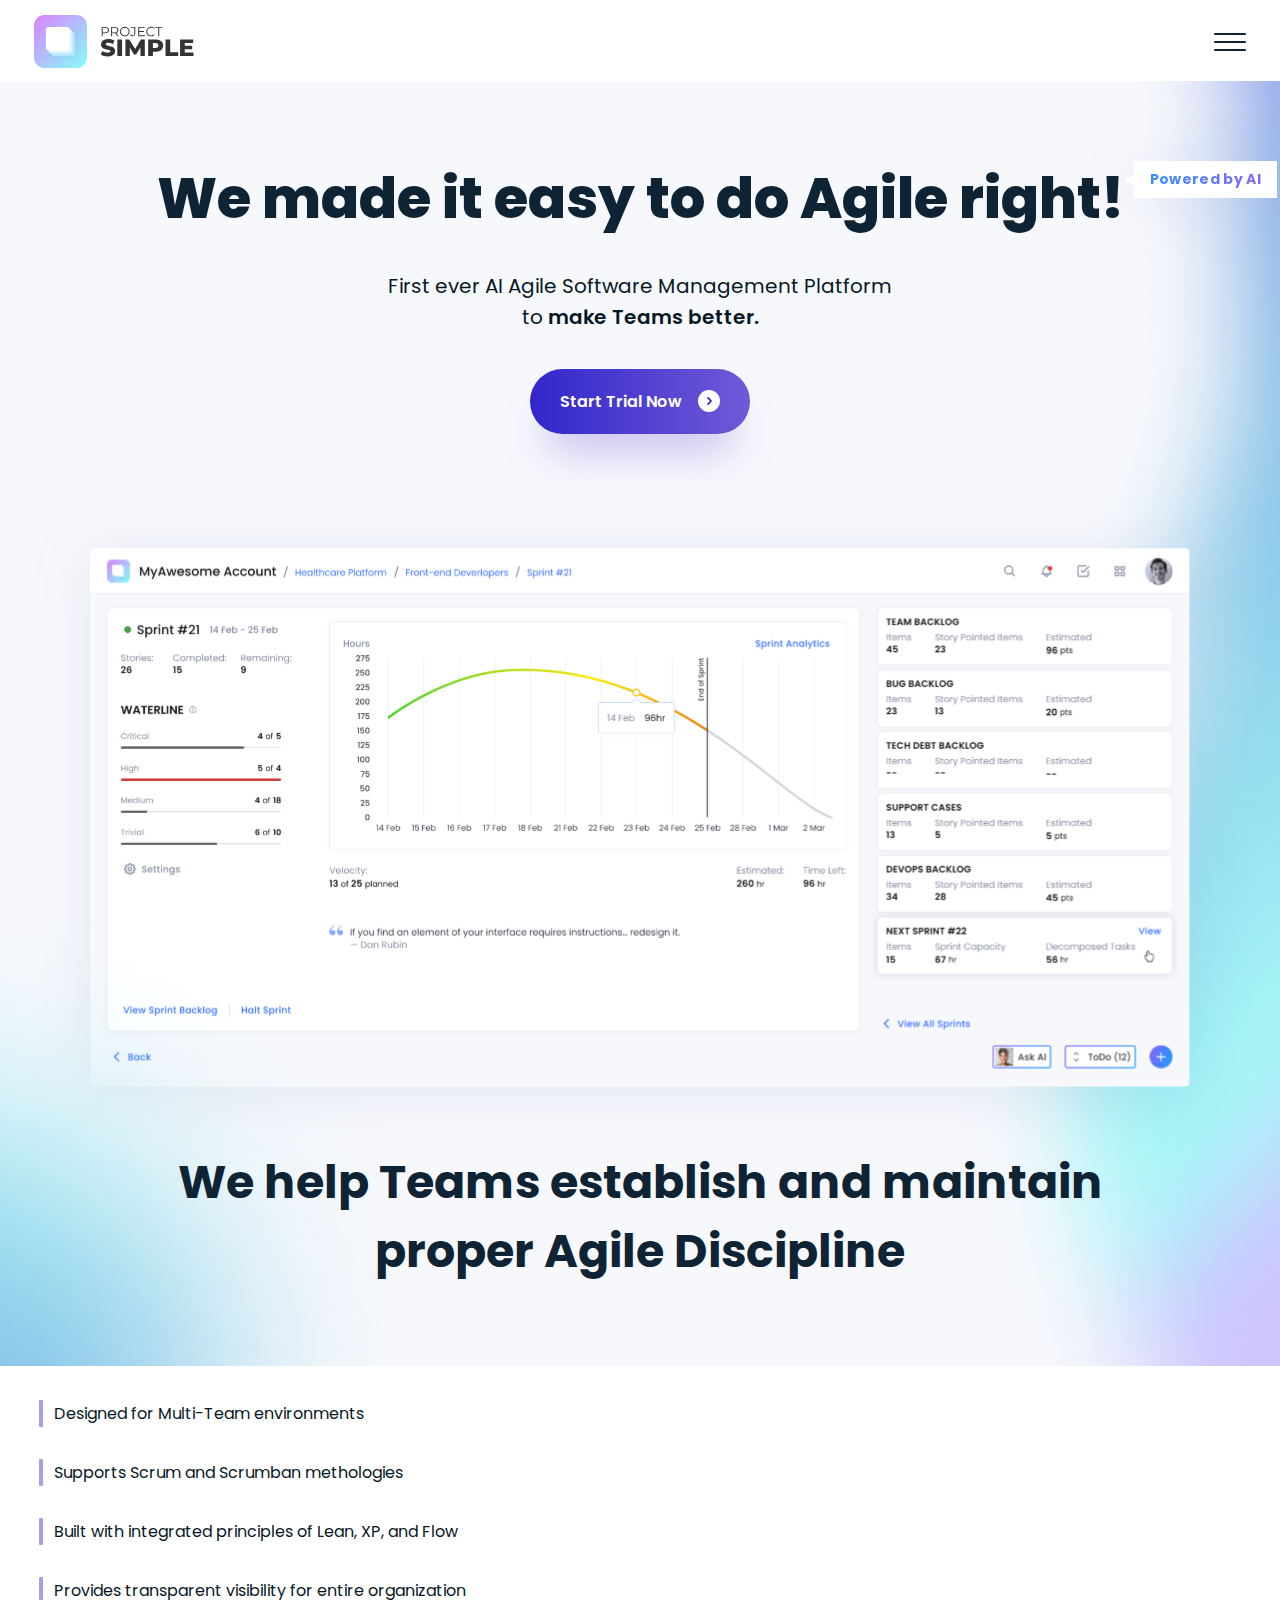
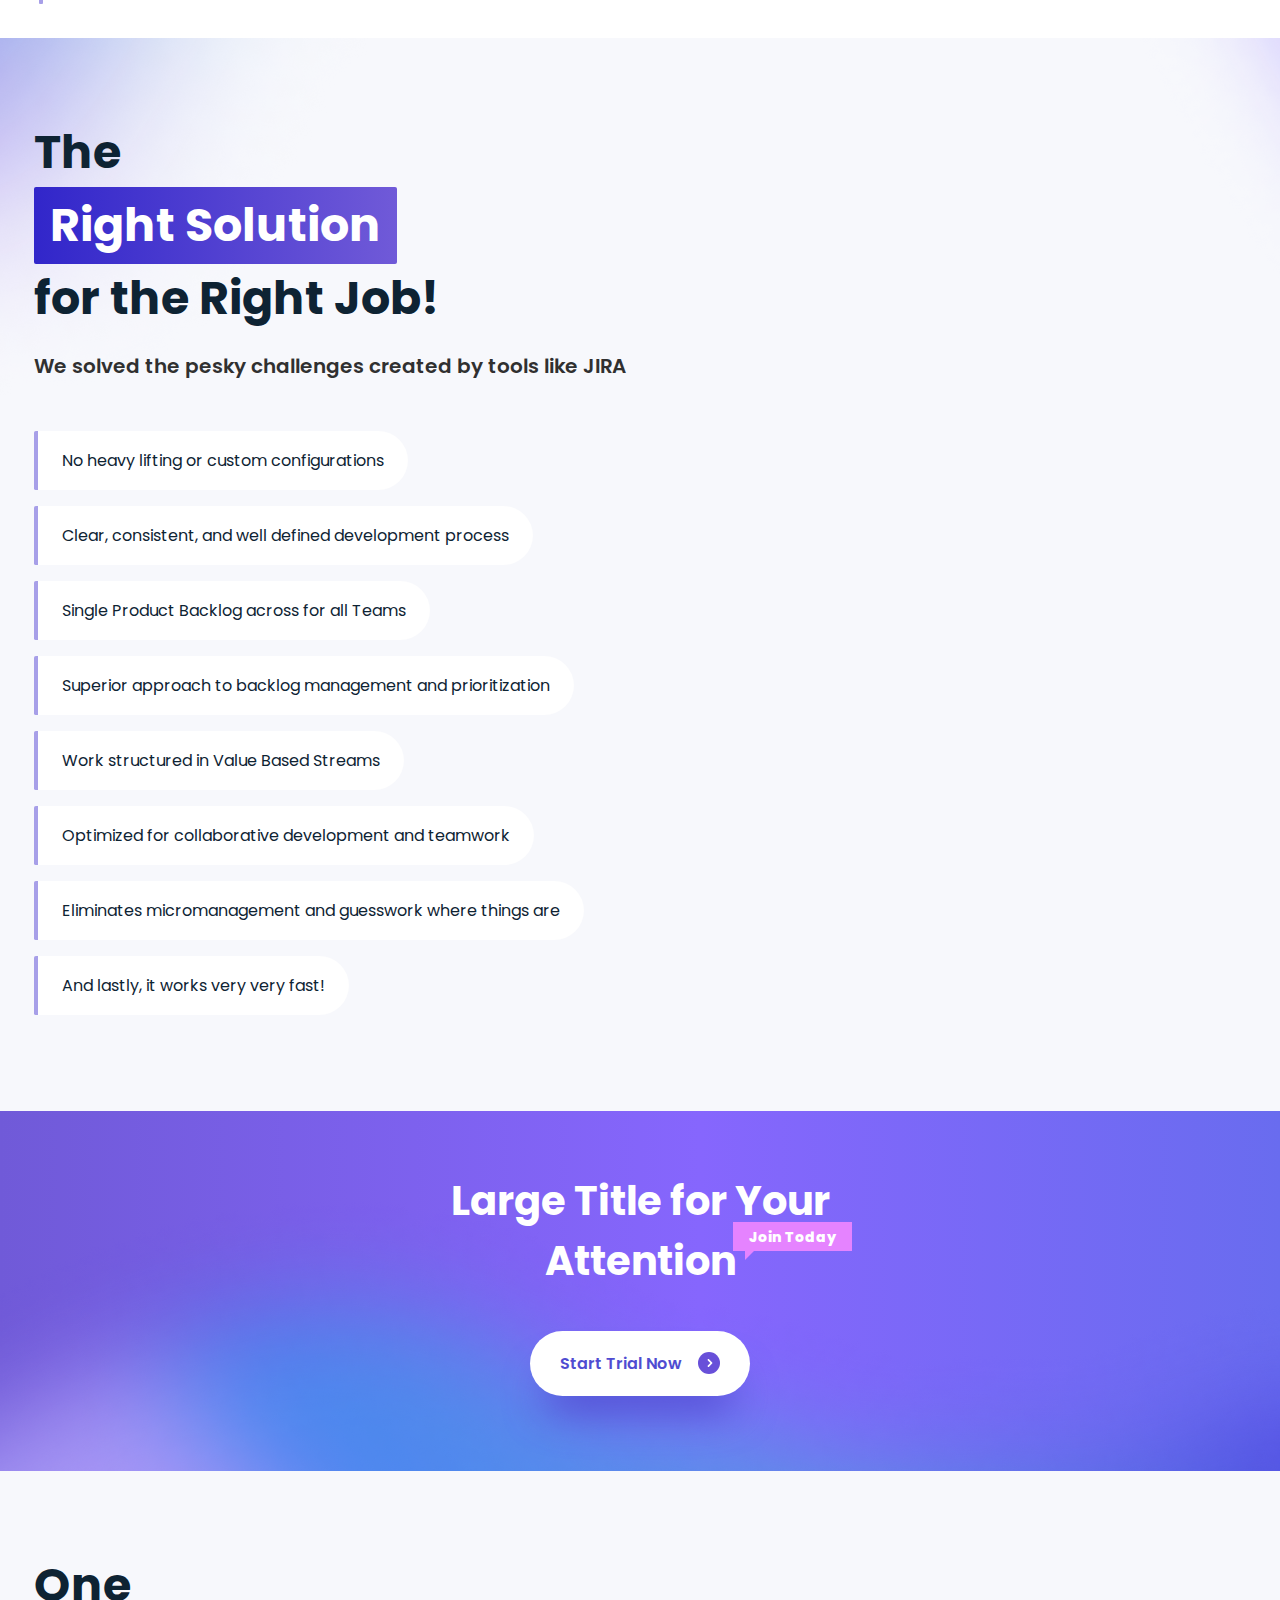
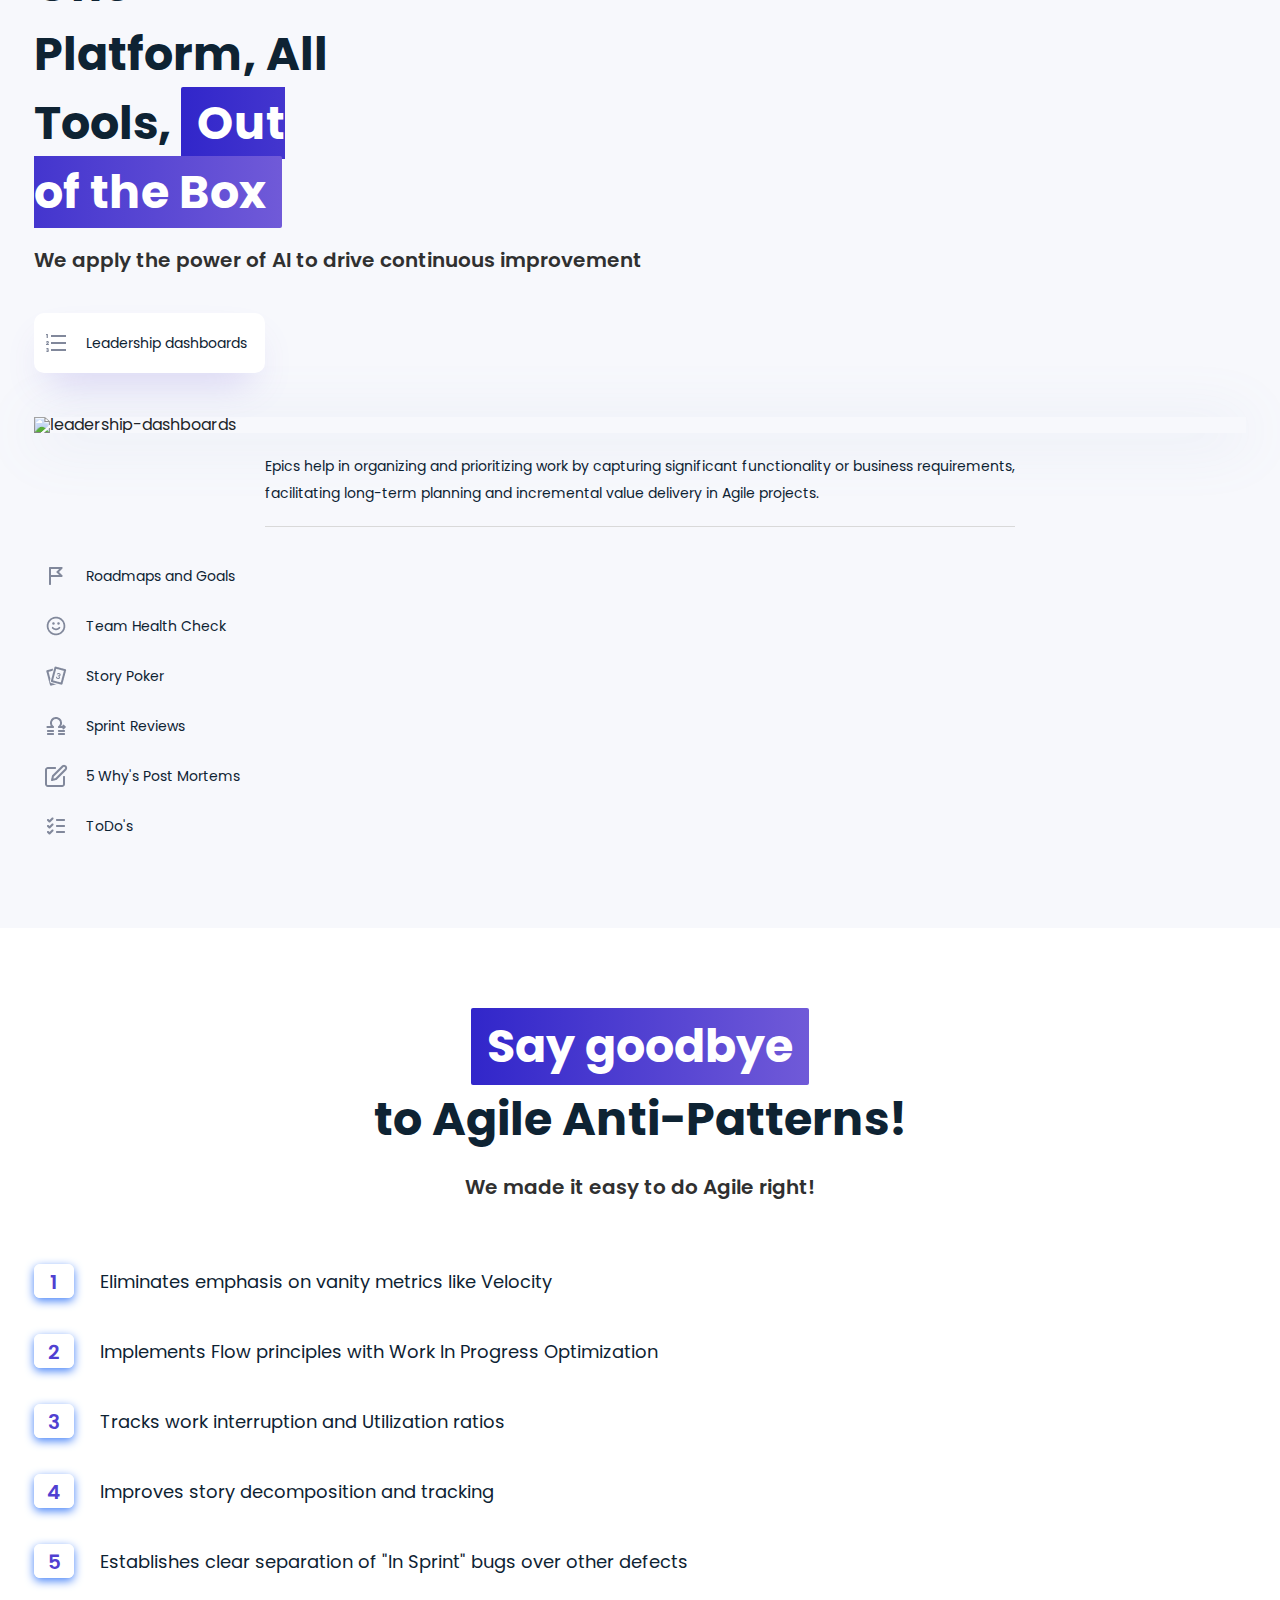
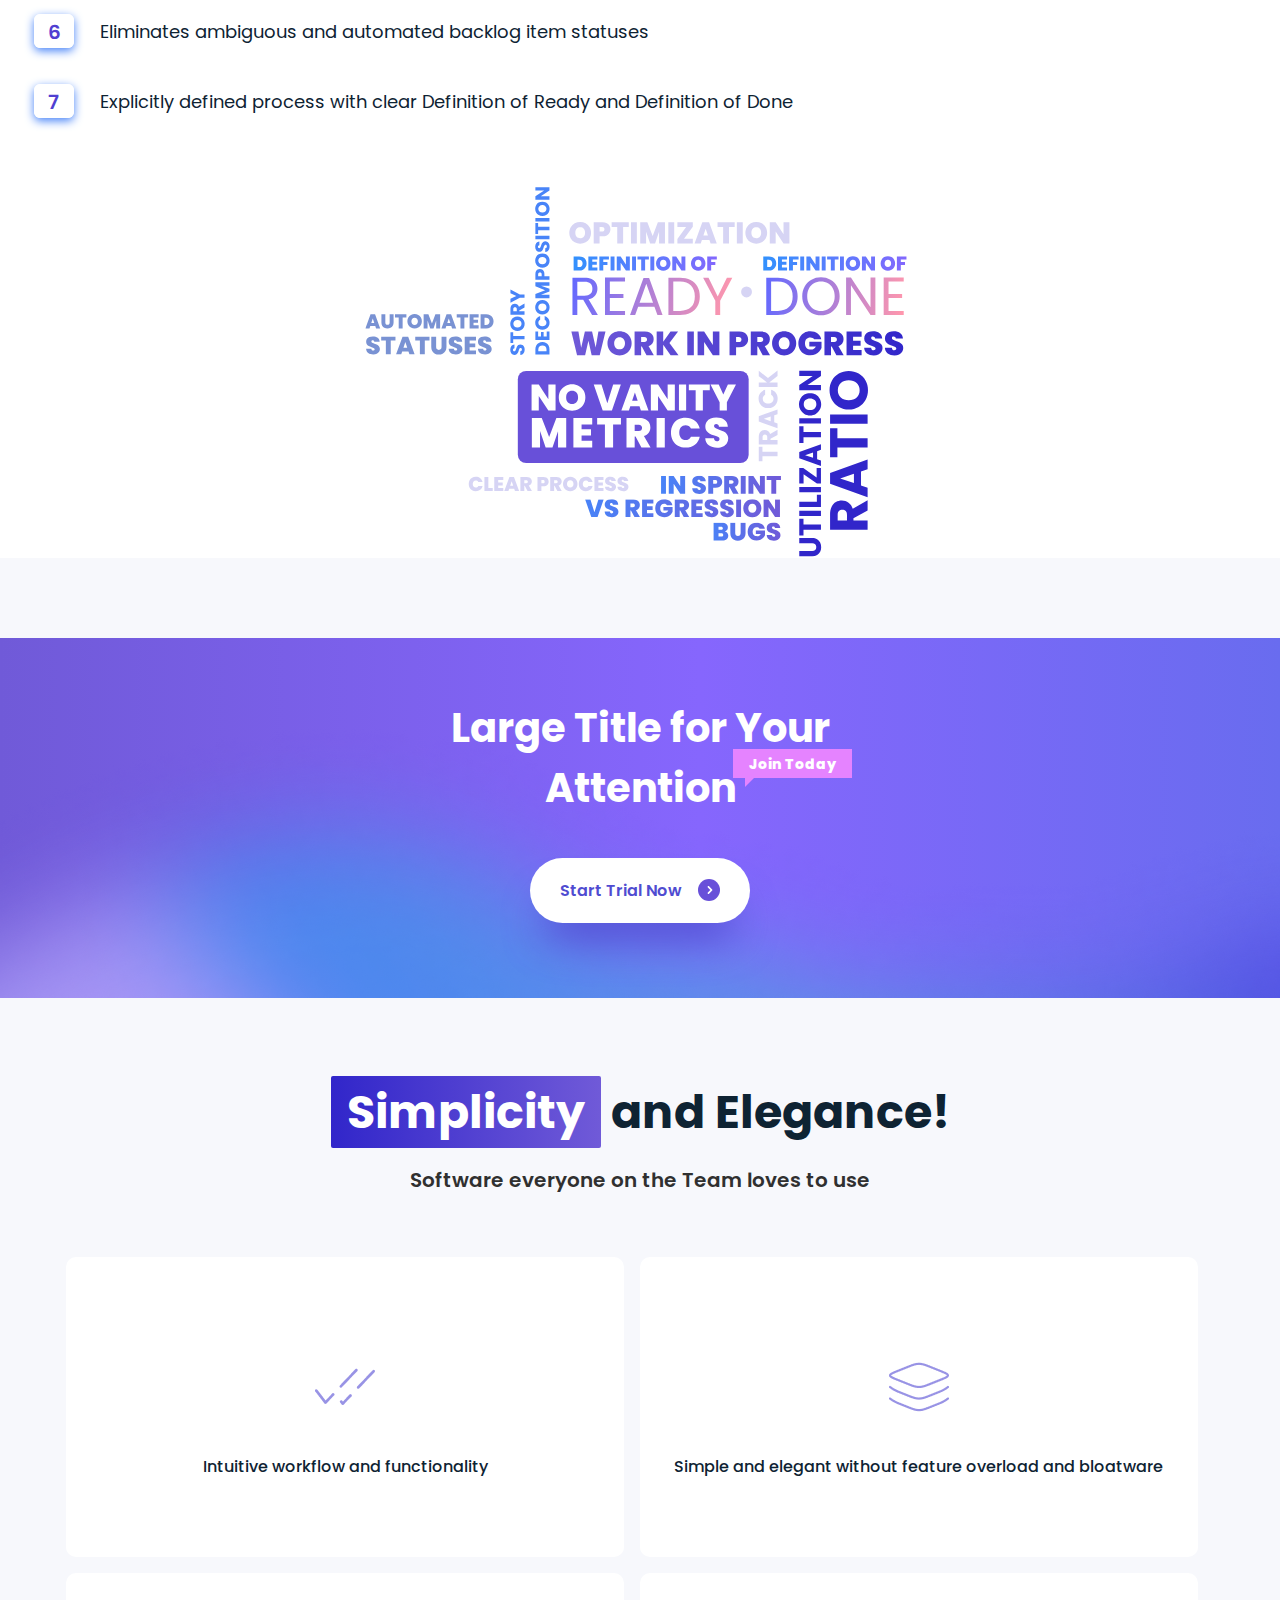
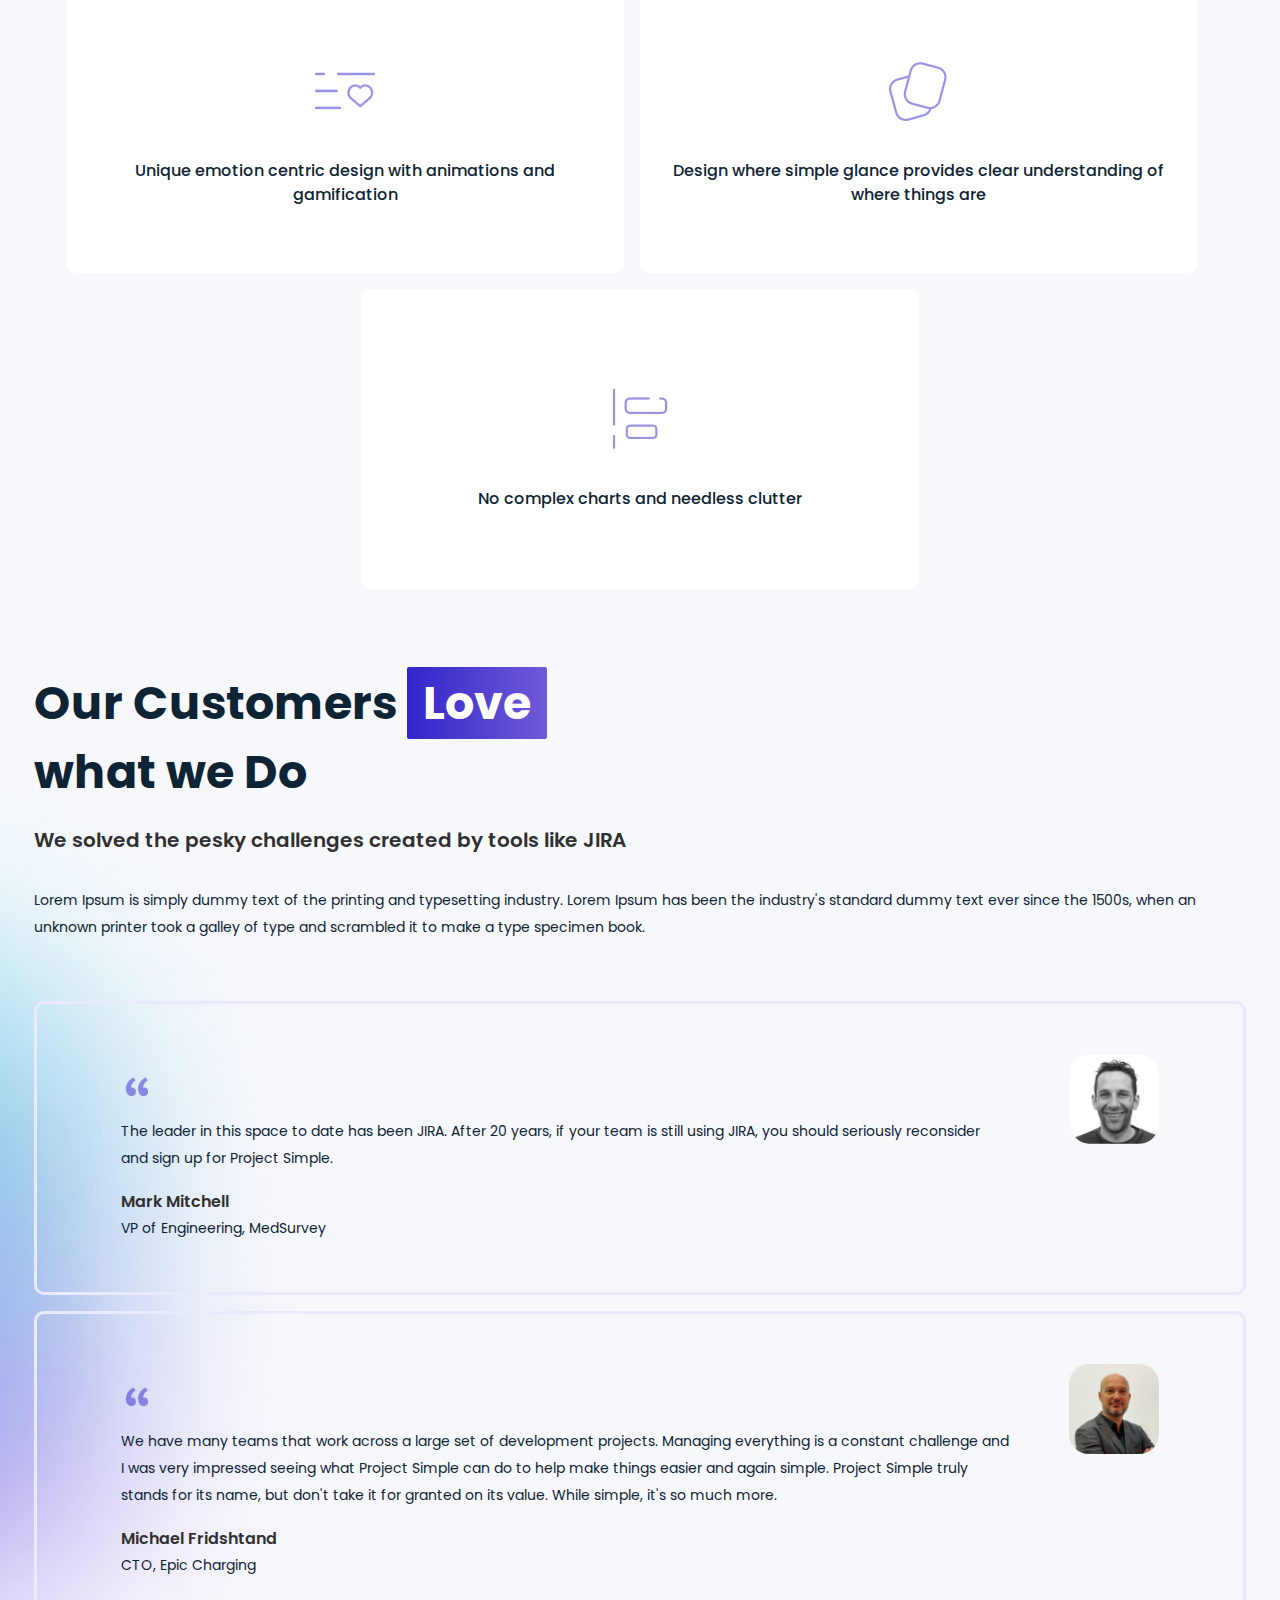
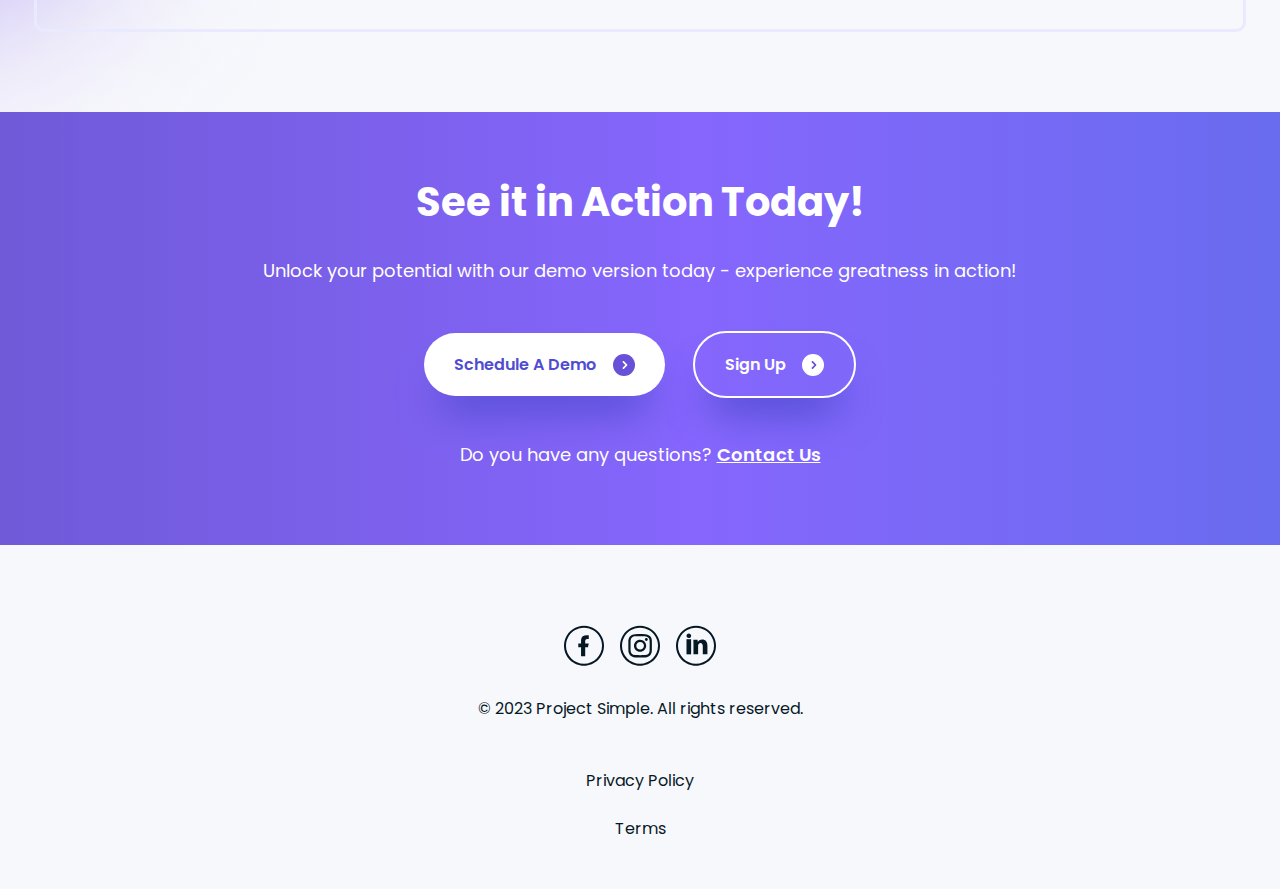
==== index.html @ 9fc38cf9 "fix: fancybox" ====
<!DOCTYPE html>
<html lang="en">

<head>
	<meta http-equiv="Content-Type" content="text/html; charset=utf-8" />
	<meta name="viewport" content="width=device-width, initial-scale=1.0">
	<link rel="icon" type="image/x-icon" href="./assets/images/icons/favicon.ico">
	<link rel="stylesheet" href="./assets/css/swiper-bundle.min.css" />
	<link rel="stylesheet" href="./assets/css/bootstrap.min.css" />
	<link rel="stylesheet" href="./assets/css/fancybox.css" />
<!--	<link rel="stylesheet" href="./assets/css/lightbox.min.css" />-->
<!--	<link rel="stylesheet" href="./assets/css/panzoom.css" />-->
	<link rel="stylesheet" href="./assets/css/slick.scss" />
	<link rel="stylesheet" href="./assets/css/slick-theme.css" />
	<link rel="stylesheet" href="./assets/css/styles.css" type="text/css" />
	<title>Simple Project</title>
</head>

<body>
	<div class="wrapper">
		<!-- ================================================================= POPUPS-->
		<div class="popup popup_demo">
			<div class="popup__content">
				<div class="popup__body">
					<span class="form-title">Schedule a Demo</span>
					<form class="row g-3 needs-validation" novalidate>
						<div class="col-md-6">
							<input type="text" class="form-control" id="validationCustom01" placeholder="First and Last name" required="">
						</div>
						<div class="col-md-6">
							<input type="number" class="form-control" id="validationCustom02" placeholder="Phone number" required="">
						</div>
						<div class="col-md-12">
							<input type="email" class="form-control" id="validationCustom03" placeholder="Email" required="">
						</div>
						<div class="col-md-12">
							<textarea class="form-control" id="validationTextarea" placeholder="Message" required=""></textarea>
						</div>
						<div class="col-12">
							<button class="btnxl btnxl_blue" type="submit">Submit</button>
						</div>
					</form>
					<div class="popup__close"></div>
				</div>
			</div>
		</div>

		<div class="popup popup_contacts">
			<div class="popup__content">
				<div class="popup__body">
					<span class="form-title">Contact Us</span>
					<form class="row g-3 needs-validation" novalidate="">
						<div class="col-md-6">
							<input type="text" class="form-control" id="validationCustom01"
								placeholder="First and Last name" required="">
						</div>
						<div class="col-md-6">
							<input type="number" class="form-control" id="validationCustom02" placeholder="Phone number"
								required="">
						</div>
						<div class="col-md-12">
							<input type="email" class="form-control" id="validationCustom03" placeholder="Email"
								required="">
						</div>
						<div class="col-md-12">
							<textarea class="form-control" id="validationTextarea" placeholder="Message"
								required></textarea>
						</div>
						<div class="col-12">
							<button class="btnxl btnxl_blue" type="submit">Submit</button>
						</div>
					</form>
					<div class="popup__close"></div>
				</div>
			</div>
		</div>
	</div>
	<!-- ================================================================= POPUPS-->
	<header id="header" class="header">
		<div class="container container_flex">
			<div class="logo">
				<a href="#"><img src="./assets/images/logo.svg" alt="logo"></a>
			</div>
			<div class="menu">
				<ul class="menu__list">
					<li class="menu__item">
						<a href="#contacts" class="menu__link _popup-link">Contact us</a>
					</li>
					<li class="menu__item">
						<a href="#" class="menu__link">Our blog</a>
					</li>
				</ul>
			</div>
			<div class="menu-mobile">
				<div class="burger"><span class="burger_nav"></span></div>
				<ul class="menumobile__list">
					<div class="list-top">
						<li class="menu__item">
							<a href="#" class="menu__link">Our blog</a>
						</li>
						<li class="menu__item">
							<a href="#contacts" class="menu__link _popup-link">Contact us</a>
						</li>
					</div>
					<div class="list-bottom">
						<li class="menu__item">
							<a href="#demo" class="btnsmall btnsmall_white _popup-link">Schedule a Demo</a>
						</li>
					</div>
				</ul>
			</div>
			<div class="auth">
				<ul class="auth__list">
					<li class="auth__item">
						<a href="https://go.projectsimple.ai/auth/realms/project-simple/protocol/openid-connect/auth?client_id=login-app&redirect_uri=https%3A%2F%2Fgo.projectsimple.ai%2F&state=7f9dc5f6-1b74-4f6e-896c-fd4c556d750d&response_mode=fragment&response_type=code&scope=openid&nonce=c821ae38-24b6-4759-8a5f-b0a1c756aa32"
							class="btnsmall btnsmall_nobg">Login</a>
					</li>
					<li class="auth__item auth__item-signup">
						<a href="https://go.projectsimple.ai/auth/realms/project-simple/protocol/openid-connect/auth?client_id=login-app&redirect_uri=https%3A%2F%2Fgo.projectsimple.ai%2F&state=7f9dc5f6-1b74-4f6e-896c-fd4c556d750d&response_mode=fragment&response_type=code&scope=openid&nonce=c821ae38-24b6-4759-8a5f-b0a1c756aa32"
							class="btnsmall btnsmall_white">Sign Up</a>
					</li>
				</ul>
			</div>
		</div>
	</header>
	<main class="page">
		<div class="firstview">
			<div class="container">
				<div class="firstview__top">
					<div class="toptitle">
						<h1 class="top__title">We made it easy to do Agile right! <span class="powered"><p>Powered by AI</p></span></h1>
					</div>
					<p class="top__description">First ever AI Agile Software Management Platform to <span>make Teams
							better. </span></p>
					<div class="buttons">
							<a id="trial"
							href="https://go.projectsimple.ai/auth/realms/project-simple/protocol/openid-connect/auth?client_id=login-app&redirect_uri=https%3A%2F%2Fgo.projectsimple.ai%2F&state=7f9dc5f6-1b74-4f6e-896c-fd4c556d750d&response_mode=fragment&response_type=code&scope=openid&nonce=c821ae38-24b6-4759-8a5f-b0a1c756aa32"
							class="btnxl btnxl_blue m-auto">Start trial now</a>
							<a id="demo" href="#demo" class="btnxl btnxl_blue _popup-link">Schedule a Demo</a>
						</div>
					
				</div>
				<div class="firstview__bottom">
<!--					<div class="f-panzoom" id="myPanzoom">-->
<!--						<img class="f-panzoom__content" src="./assets/images/first-view.svg" />-->
<!--					</div>-->

					<a
							data-fancybox="gallery"
							data-src="./assets/images/first-view.svg"
					>
						<img src="./assets/images/first-view.svg" />
					</a>
<!--					<a href="./assets/images/first-view.svg" data-lightbox="agile-right"><img src="./assets/images/first-view.svg" alt="agile-right" /></a>-->
			</div>
		</div>
		<div class="teams">
			<div class="container">
				<div class="titleblock">
					<h2 class="titleblock__title">We help Teams establish and maintain proper Agile Discipline</h2>
				</div>
			</div>
			<div class="menuteam">
				<div class="container">
					<ul class="menuteam__list">
						<li class="menuteam__item"><span class=""></span>Designed for Multi-Team environments</li>
						<li class="menuteam__item">Supports Scrum and Scrumban methologies</li>
						<li class="menuteam__item">Built with integrated principles of Lean, XP, and Flow</li>
						<li class="menuteam__item">Provides transparent visibility for entire organization</li>
					</ul>
				</div>
			</div>
		</div>
		<div class="solution">
			<div class="container">
				<div class="titleblock">
					<h2 class="titleblock__title">The <span>Right Solution</span> for the Right Job!</h2>
					<p class="titleblock__description">We solved the pesky challenges created by tools like JIRA</p>
				</div>
				<div class="menusolution">
					<div class="container">
						<ul class="menusolution__list">
							<li class="menusolution__item">No heavy lifting or custom configurations</li>
							<li class="menusolution__item">Clear, consistent, and well defined development process</li>
							<li class="menusolution__item">Single Product Backlog across for all Teams</li>
							<li class="menusolution__item">Superior approach to backlog management and prioritization</li>
							<li class="menusolution__item">Work structured in Value Based Streams</li>
							<li class="menusolution__item">Optimized for collaborative development and teamwork</li>
							<li class="menusolution__item">Eliminates micromanagement and guesswork where things are</li>
							<li class="menusolution__item">And lastly, it works very very fast!</li>
						</ul>
					</div>
				</div>
			</div>
		</div>
		<div class="cta cta-vector">
			<div class="container">
				<div class="ctatitle">
					<h3>Large Title for Your Attention <span>Join Today</span></h3>
				</div>
				<div class="buttons">
					<a id="trial" href="https://go.projectsimple.ai/auth/realms/project-simple/protocol/openid-connect/auth?client_id=login-app&redirect_uri=https%3A%2F%2Fgo.projectsimple.ai%2F&state=7f9dc5f6-1b74-4f6e-896c-fd4c556d750d&response_mode=fragment&response_type=code&scope=openid&nonce=c821ae38-24b6-4759-8a5f-b0a1c756aa32"
						class="btnxl btnxl_white m-auto">Start trial now</a>
					<a id="demo" href="#demo" class="btnxl btnxl_white _popup-link">Schedule a Demo</a>
				</div>
			</div>
		</div>
		<div class="tools">
			<div class="container-small">
				<div class="titleblock">
					<h2 class="titleblock__title">One Platform, All Tools, <span>Out of the Box</span></h2>
					<p class="titleblock__description">We apply the power of AI to drive continuous improvement</p>
				</div>
				<div class="tabs-block _tabs">
					<nav class="tabs-block__nav">
						<div class="tabs-block__item _tabs-item _active"><img
								src="./assets/images/icons/list_numbered.png" alt="list_numbered">Leadership
							dashboards</div>
						<div class="tabs-block__item _tabs-item"><img src="./assets/images/icons/flag.png"
								alt="flag">Roadmaps and Goals</div>
						<div class="tabs-block__item _tabs-item"><img src="./assets/images/icons/smile.png"
								alt="smile">Team Health Check</div>
						<div class="tabs-block__item _tabs-item"><img src="./assets/images/icons/story_poker.png"
								alt="story_poker">Story Poker</div>
						<div class="tabs-block__item _tabs-item"><img src="./assets/images/icons/sprint.png"
								alt="sprint">Sprint Reviews</div>
						<div class="tabs-block__item _tabs-item"><img src="./assets/images/icons/edit.png" alt="edit">5
							Why's Post Mortems</div>
						<div class="tabs-block__item _tabs-item"><img src="./assets/images/icons/list.png"
								alt="list">ToDo's</div>
					</nav>
					<div class="tabs-block__body">
						<div class="tabs-block__block _tabs-block _active">
							<img src="./assets/images/tabs/leadership-dashboards.svg"
								alt="leadership-dashboards">
							<p>Epics help in organizing and prioritizing work by capturing significant functionality
								or business requirements, facilitating long-term planning and incremental value
								delivery in Agile projects.</p>
						</div>
						<div class="tabs-block__block _tabs-block">
							<img src="./assets/images/tabs/roadmaps.svg"
								alt="roadmaps">
							<p>Epics help in organizing and prioritizing work by capturing significant functionality
								or business requirements, facilitating long-term planning and incremental value
								delivery in Agile projects.</p>
						</div>
						<div class="tabs-block__block _tabs-block">
							<img src="./assets/images/tabs/team.svg"
								alt="team">
							<p>Epics help in organizing and prioritizing work by capturing significant functionality
								or business requirements, facilitating long-term planning and incremental value
								delivery in Agile projects.</p>
						</div>
						<div class="tabs-block__block _tabs-block">
							<img src="./assets/images/tabs/story-poker.svg"
								alt="story-poker">
							<p>Epics help in organizing and prioritizing work by capturing significant functionality
								or business requirements, facilitating long-term planning and incremental value
								delivery in Agile projects.</p>
						</div>
						<div class="tabs-block__block _tabs-block">
							<img src="./assets/images/tabs/sprint.svg"
								alt="sprint">
							<p>Epics help in organizing and prioritizing work by capturing significant functionality
								or business requirements, facilitating long-term planning and incremental value
								delivery in Agile projects.</p>
						</div>
						<div class="tabs-block__block _tabs-block">
							<img src="./assets/images/tabs/mortems.svg"
								alt="mortems">
							<p>Epics help in organizing and prioritizing work by capturing significant functionality
								or business requirements, facilitating long-term planning and incremental value
								delivery in Agile projects.</p>
						</div>
						<div class="tabs-block__block _tabs-block">
							<img src="./assets/images/tabs/todo.svg"
								alt="todo">
							<p>Epics help in organizing and prioritizing work by capturing significant functionality
								or business requirements, facilitating long-term planning and incremental value
								delivery in Agile projects.</p>
						</div>
					</div>
				</div>
			</div>
		</div>
		<div class="patterns">
			<div class="container-small">
				<div class="titleblock">
					<h2 class="titleblock__title"><span>Say goodbye</span> to Agile Anti-Patterns!</h2>
					<p class="titleblock__description">We made it easy to do Agile right!</p>
				</div>
				<div class="dflex">
					<ul class="todolist">
						<li class="todolist__item"><span>1</span><p>Eliminates emphasis on vanity metrics like Velocity</p></li>
						<li class="todolist__item"><span>2</span><p>Implements Flow principles with Work In Progress Optimization</p></li>
						<li class="todolist__item"><span>3</span><p>Tracks work interruption and Utilization ratios</p></li>
						<li class="todolist__item"><span>4</span><p>Improves story decomposition and tracking</p></li>
						<li class="todolist__item"><span>5</span><p>Establishes clear separation of "In Sprint" bugs over other defects</p></li>
						<li class="todolist__item"><span>6</span><p>Eliminates ambiguous and automated backlog item statuses</p></li>
						<li class="todolist__item"><span>7</span><p>Explicitly defined process with clear Definition of Ready and Definition of Done</p></li>
					</ul>
					<div class="listimg">
						<img src="./assets/images/decor.svg" alt="patterns">
					</div>
				</div>
			</div>
		</div>
		<div class="powerful">
			<div class="container">
				<div class="titleblock">
					<h2 class="titleblock__title">Powerful <span>AI features</span></h2>
					<p class="titleblock__description">We apply the power of AI to drive continuous improvement</p>
				</div>
				<div class="container-inner">
					<div class="tabs-block _tabs">
						<nav class="tabs-block__nav">
							<div class="tabs-block__item _tabs-item _active">Customize Your AI</div>
							<div class="tabs-block__item _tabs-item">AI Co-Pilot Assistant</div>
							<div class="tabs-block__item _tabs-item">ChatBot AI Prompting</div>
							<div class="tabs-block__item _tabs-item">Sprint Review Recommendations</div>
						</nav>
						<div class="tabs-block__body">
							<div class="tabs-block__block _tabs-block _active">
								<div class="swiper">
									<!-- Additional required wrapper -->
									<div class="swiper-wrapper">
										<!-- Slides -->
										<div class="swiper-slide">
											<img src="./assets/images/slider/slide1.svg" alt="">
											<p>Create your own company AI to support the Teams</p>
										</div>
										<div class="swiper-slide">
											<img src="./assets/images/slider/slide4.svg" alt="">
											<p>1-2. Create your own company AI to support the Teams</p>
										</div>
									</div>
									<!-- If we need navigation buttons -->
									<div class="swiper-button-prev"></div>
									<div class="swiper-button-next"></div>
									<div class="swiper-scrollbar"></div>
								</div>
							</div>
							<div class="tabs-block__block _tabs-block ">
								<div class="swiper">
									<!-- Additional required wrapper -->
									<div class="swiper-wrapper">
										<!-- Slides -->
										<div class="swiper-slide">
											<img src="./assets/images/slider/slide2.svg" alt="">
											<p>2. Create your own company AI to support the Teams</p>
										</div>
										<div class="swiper-slide">
											<img src="./assets/images/slider/slide4.svg" alt="">
											<p>2-2. Create your own company AI to support the Teams</p>
										</div>
									</div>
									<!-- If we need navigation buttons -->
									<div class="swiper-button-prev"></div>
									<div class="swiper-button-next"></div>
									<div class="swiper-scrollbar"></div>
								</div>
							</div>
							<div class="tabs-block__block _tabs-block ">
								<div class="swiper">
									<!-- Additional required wrapper -->
									<div class="swiper-wrapper">
										<!-- Slides -->
										<div class="swiper-slide">
											<img src="./assets/images/slider/slide3.svg" alt="">
											<p>3. Create your own company AI to support the Teams</p>
										</div>
										<div class="swiper-slide">
											<img src="./assets/images/slider/slide4.svg" alt="">
											<p>3-2. Create your own company AI to support the Teams</p>
										</div>
									</div>
									<!-- If we need navigation buttons -->
									<div class="swiper-button-prev"></div>
									<div class="swiper-button-next"></div>
									<div class="swiper-scrollbar"></div>
								</div>
							</div>
							<div class="tabs-block__block _tabs-block ">
								<div class="swiper">
									<!-- Additional required wrapper -->
									<div class="swiper-wrapper">
										<!-- Slides -->
										<div class="swiper-slide">
											<img src="./assets/images/slider/slide4.svg" alt="">
											<p>4. Create your own company AI to support the Teams</p>
										</div>
										<div class="swiper-slide">
											<img src="./assets/images/slider/slide1.svg" alt="">
											<p>4-2 Create your own company AI to support the Teams</p>
										</div>
									</div>
									<!-- If we need navigation buttons -->
									<div class="swiper-button-prev"></div>
									<div class="swiper-button-next"></div>
									<div class="swiper-scrollbar"></div>
								</div>
							</div>
						</div>
					</div>
				</div>
			</div>
		</div>
		<div class="cta cta-vector"> 
			<div class="container">
				<div class="ctatitle">
					<h3>Large Title for Your Attention <span>Join Today</span></h3>
				</div>
				<div class="buttons"><a id="trial"
						href="https://go.projectsimple.ai/auth/realms/project-simple/protocol/openid-connect/auth?client_id=login-app&redirect_uri=https%3A%2F%2Fgo.projectsimple.ai%2F&state=7f9dc5f6-1b74-4f6e-896c-fd4c556d750d&response_mode=fragment&response_type=code&scope=openid&nonce=c821ae38-24b6-4759-8a5f-b0a1c756aa32"
						class="btnxl btnxl_white m-auto">Start trial now</a>
						<a id="demo" href="#demo" class="btnxl btnxl_white _popup-link">Schedule a Demo</a>
					</div>
			</div>
		</div>
		<div class="simplicity">
			<div class="container">
				<div class="titleblock">
					<h2 class="titleblock__title"><span>Simplicity</span> and Elegance!</h2>
					<p class="titleblock__description">Software everyone on the Team loves to use</p>
				</div>
				<ul class="simplicity__menu">
					<li class="simplicity__item">
						<img src="./assets/images/icons/check-ready.png" alt="check-ready">
						<p>Intuitive workflow and functionality</p>
					</li>
					<li class="simplicity__item">
						<img src="./assets/images/icons/layers-minimalistic.png" alt="layers-minimalistic">
						<p>Simple and elegant without feature overload and bloatware</p>
					</li>
					<li class="simplicity__item">
						<img src="./assets/images/icons/heart-list.png" alt="heart-list">
						<p>Unique emotion centric design with animations and gamification</p>
					</li>
					<li class="simplicity__item">
						<img src="./assets/images/icons/notes-minimalistic.png" alt="notes-minimalistic">
						<p>Design where simple glance provides clear understanding of where things are</p>
					</li>
					<li class="simplicity__item">
						<img src="./assets/images/icons/design.png" alt="design">
						<p>No complex charts and needless clutter</p>
					</li>
				</ul>
			</div>
		</div>
		<div class="testimonials">
			<div class="container">
				<div class="leftblock">
					<div class="titleblock">
						<h2 class="titleblock__title">Our Customers <span>Love</span> </br> what we Do</h2>
						<p class="titleblock__description">We solved the pesky challenges created by tools like JIRA
						</p>
					</div>
					<p class="leftblock_desc">Lorem Ipsum is simply dummy text of the printing and typesetting industry.
						Lorem Ipsum has
						been the industry's standard dummy text ever since the 1500s, when an unknown printer took a
						galley of type and scrambled it to make a type specimen book.</p>
				</div>
				<div class="rightblock">
					<ul class="testimonials__menu">
						<li class="testimonials__item">
							<div class="left">
								<span class="quote"></span>
								<p>The leader in this space to date has been JIRA. After 20 years, if your team is
									still using JIRA, you should seriously reconsider and sign up for Project
									Simple.</p>
								<span>Mark Mitchell</span>
								<p>VP of Engineering, MedSurvey</p>
							</div>
							<div class="right">
								<img src="./assets/images/avatar.png" alt="Mark-Mitchell">
							</div>
						</li>
						<li class="testimonials__item">
							<div class="left">
								<span class="quote"></span>
								<p>We have many teams that work across a large set of development projects. Managing
									everything is a constant challenge and I was very impressed seeing what Project
									Simple can do to help make things easier and again simple. Project Simple truly
									stands for its name, but don't take it for granted on its value. While simple,
									it's so much more.</p>
								<span>Michael Fridshtand</span>
								<p>CTO, Epic Charging</p>
							</div>
							<div class="right">
								<img src="./assets/images/avatar2.png" alt="Michael Fridshtand">
							</div>
						</li>
					</ul>
				</div>
			</div>
		</div>
		<div class="cta">
			<div class="container">
				<div class="ctatitle dflex column">
					<h3>See it in Action Today!</h3>
					<p class="dflex_p">Unlock your potential with our demo version today - experience greatness in action!</p>
				</div>
				<div class="buttons btngroup">
					<a href="#demo" class="btnxl btnxl_white _popup-link">Schedule a Demo</a>
					<a href="https://go.projectsimple.ai/auth/realms/project-simple/protocol/openid-connect/auth?client_id=login-app&redirect_uri=https%3A%2F%2Fgo.projectsimple.ai%2F&state=7f9dc5f6-1b74-4f6e-896c-fd4c556d750d&response_mode=fragment&response_type=code&scope=openid&nonce=c821ae38-24b6-4759-8a5f-b0a1c756aa32"
						class="btnmedium btnmedium_nobg">sign Up</a>
				</div>
				<p>Do you have any questions? <a href="#contacts" class="_popup-link">Contact Us</a></p>
			</div>
		</div>
		</div>
	</main>

	<footer class="footer">
		<div class="container">
			<ul class="footer__menu">
				<li class="footer__item"><a href="https://www.facebook.com/ProjectSimpleAI"><img src="./assets/images/icons/facebook.svg" alt="facebook"></a></li>
				<li class="footer__item"><a href="https://www.instagram.com/project_simple_ai/"><img src="./assets/images/icons/instagram.svg" alt="instagram"></a></li>
				<li class="footer__item"><a href="https://www.linkedin.com/company/project-simple-ai/"><img src="./assets/images/icons/link.svg" alt="linkedin"></a></li>
			</ul>
			<p class="reserved">© 2023 Project Simple. All rights reserved.</p>
			<div class="footer__bottom">
				<a href="#" class="policy">Privacy Policy</a>
				<a href="#" class="terms">Terms</a>
			</div>
		</div>
	</footer>
	</div>

	<!-- SCROLL TO TOP -->
	<a id="scrollToTop"></a>

	<script src="./assets/js/jquery-3.7.0.js"></script>
	<script src="./assets/js/swiper-bundle.min.js"></script>
	<script src="./assets/js/bootstrap.bundle.min.js"></script>
<!--	<script src="./assets/js/lightbox-plus-jquery.min.js"></script>-->
<!--	<script src="./assets/js/fancybox.esm.js"></script>-->
<!--	<script src="./assets/js/panzoom.umd.js"></script>-->
<!--	<script>-->
<!--		new Panzoom(document.getElementById("myPanzoom"), {-->
<!--			Toolbar: {-->
<!--				display: ["zoomIn", "zoomOut"],-->
<!--			},-->
<!--		}, {-->
<!--			Toolbar-->
<!--		});-->
<!--	</script>-->
<!--	<script src="./assets/js/lightbox.js"></script>-->
<!--	<script src="https://cdn.jsdelivr.net/gh/fancyapps/fancybox@3.5.6/dist/jquery.fancybox.min.js"></script>-->
<!--	&lt;!&ndash; jquery zoom &ndash;&gt;-->
<!--	<script src="https://cdnjs.cloudflare.com/ajax/libs/jquery-zoom/1.7.21/jquery.zoom.min.js"></script>-->
	<script src="./assets/js/fancybox.umd.js"></script>
	<script>
		Fancybox.bind('[data-fancybox="gallery"]', {
			//
		});
	</script>
	<script src="./assets/js/slick.js"></script>
	<script src="./assets/js/script.js"></script>
</body>

</html>
---- assets/css/panzoom.css ----
:root{--f-spinner-width: 36px;--f-spinner-height: 36px;--f-spinner-color-1: rgba(0, 0, 0, 0.1);--f-spinner-color-2: rgba(17, 24, 28, 0.8);--f-spinner-stroke: 2.75}.f-spinner{margin:auto;padding:0;width:var(--f-spinner-width);height:var(--f-spinner-height)}.f-spinner svg{width:100%;height:100%;vertical-align:top;animation:f-spinner-rotate 2s linear infinite}.f-spinner svg *{stroke-width:var(--f-spinner-stroke);fill:none}.f-spinner svg *:first-child{stroke:var(--f-spinner-color-1)}.f-spinner svg *:last-child{stroke:var(--f-spinner-color-2);animation:f-spinner-dash 2s ease-in-out infinite}@keyframes f-spinner-rotate{100%{transform:rotate(360deg)}}@keyframes f-spinner-dash{0%{stroke-dasharray:1,150;stroke-dashoffset:0}50%{stroke-dasharray:90,150;stroke-dashoffset:-35}100%{stroke-dasharray:90,150;stroke-dashoffset:-124}}.f-panzoom{position:relative;overflow:hidden;display:flex;flex-direction:column;justify-content:center;align-items:center;transform:translate3d(0, 0, 0);background:#fff}.f-panzoom.is-draggable{cursor:move;cursor:grab}.f-panzoom.can-zoom_in{cursor:zoom-in}.f-panzoom.can-zoom_out{cursor:zoom-out}.f-panzoom.is-dragging{cursor:move;cursor:grabbing}.f-panzoom.in-fullscreen{position:fixed;top:0;left:0;margin:0 !important;width:100% !important;height:100% !important;max-width:none !important;max-height:none !important;aspect-ratio:unset !important;z-index:9999}.f-panzoom__content{display:block;margin:auto;position:relative;max-width:100%;max-height:100%;min-height:0;object-fit:contain;transform:translate3d(0, 0, 0) scale(1) rotate(0) skew(0);transform-origin:center center;transition:none;-webkit-user-select:none;user-select:none}.is-loading .f-panzoom__content{display:none}.is-scaling .f-panzoom__content{filter:blur(0px);will-change:transform,width,height;backface-visibility:hidden}picture.f-panzoom__content>img{width:100%;height:auto;max-height:100%}.f-panzoom__content:not(:last-child){margin-bottom:0}.f-panzoom__viewport{margin:auto;position:relative;width:fit-content;height:fit-content;min-height:1px}.f-panzoom__viewport:not(:last-child){margin-bottom:0}.f-panzoom__caption:not(:first-child){margin-bottom:auto}html.with-panzoom-in-fullscreen{overflow:hidden}
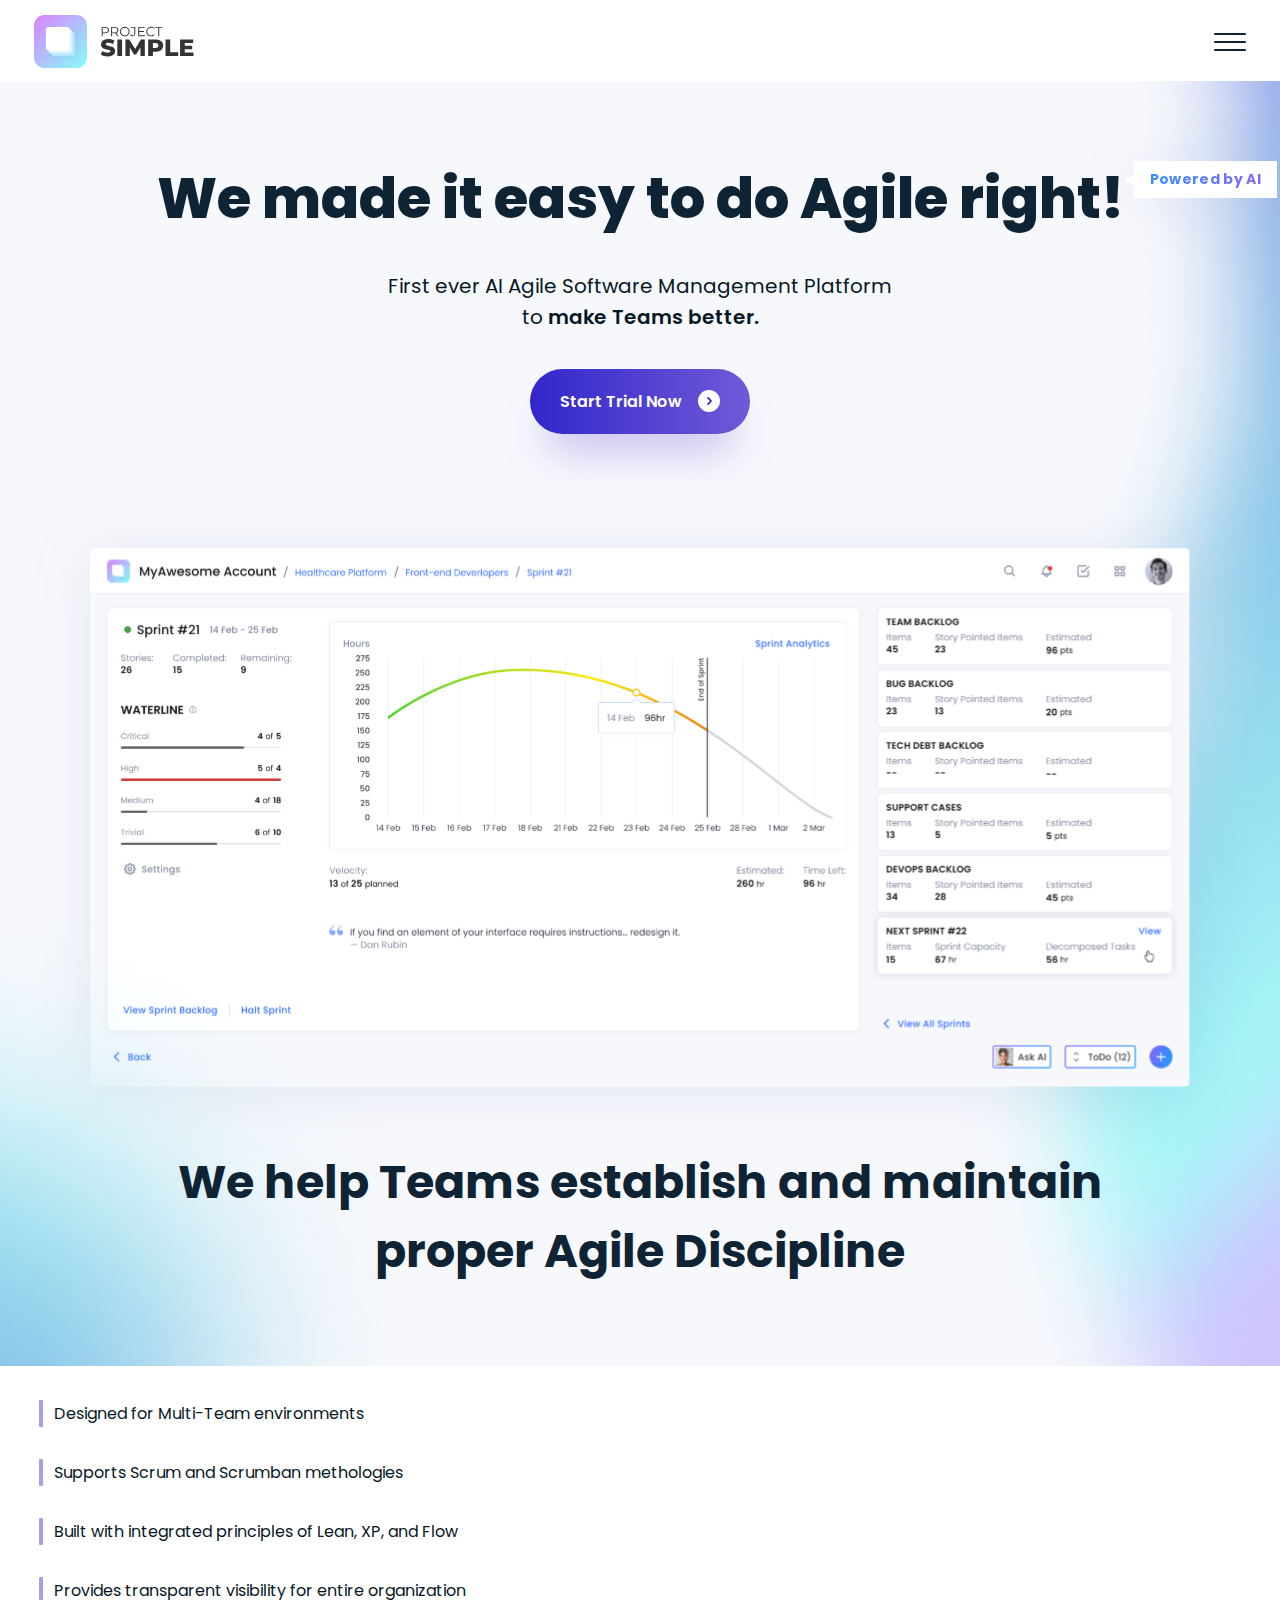
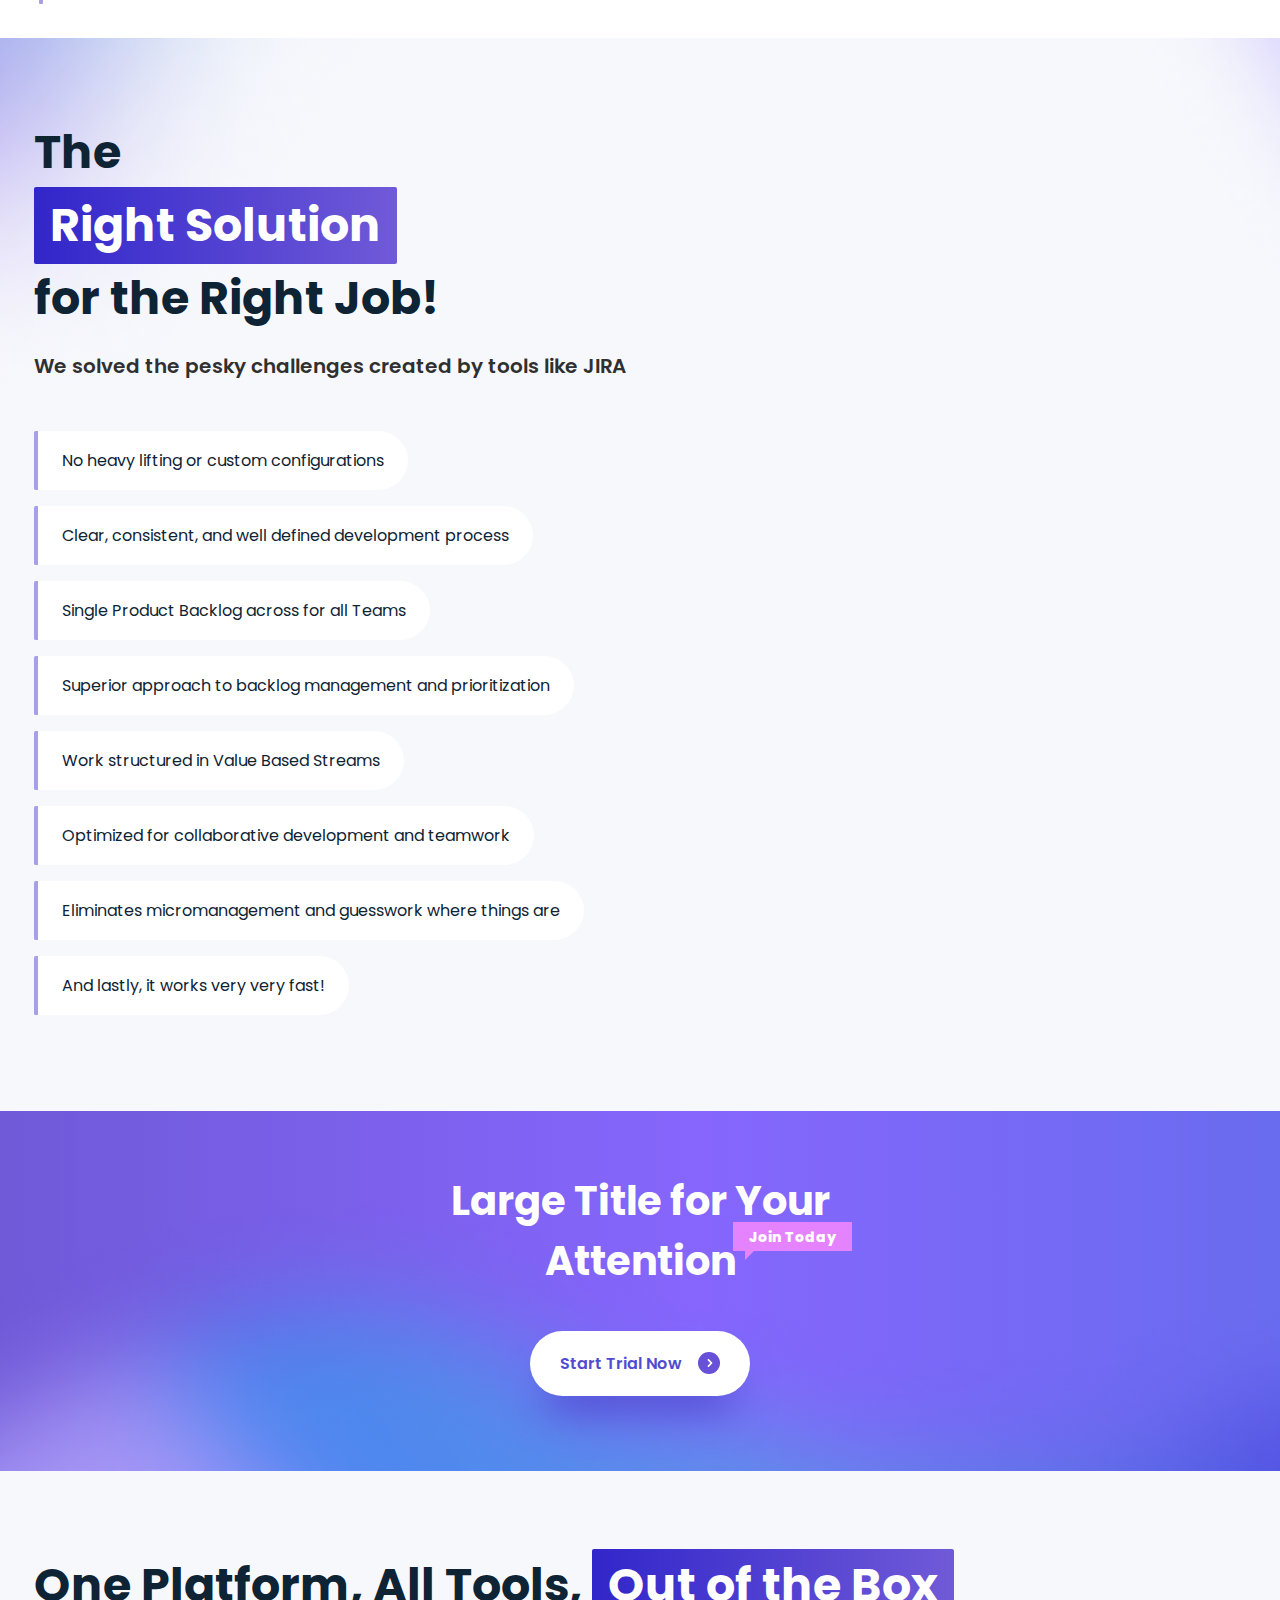
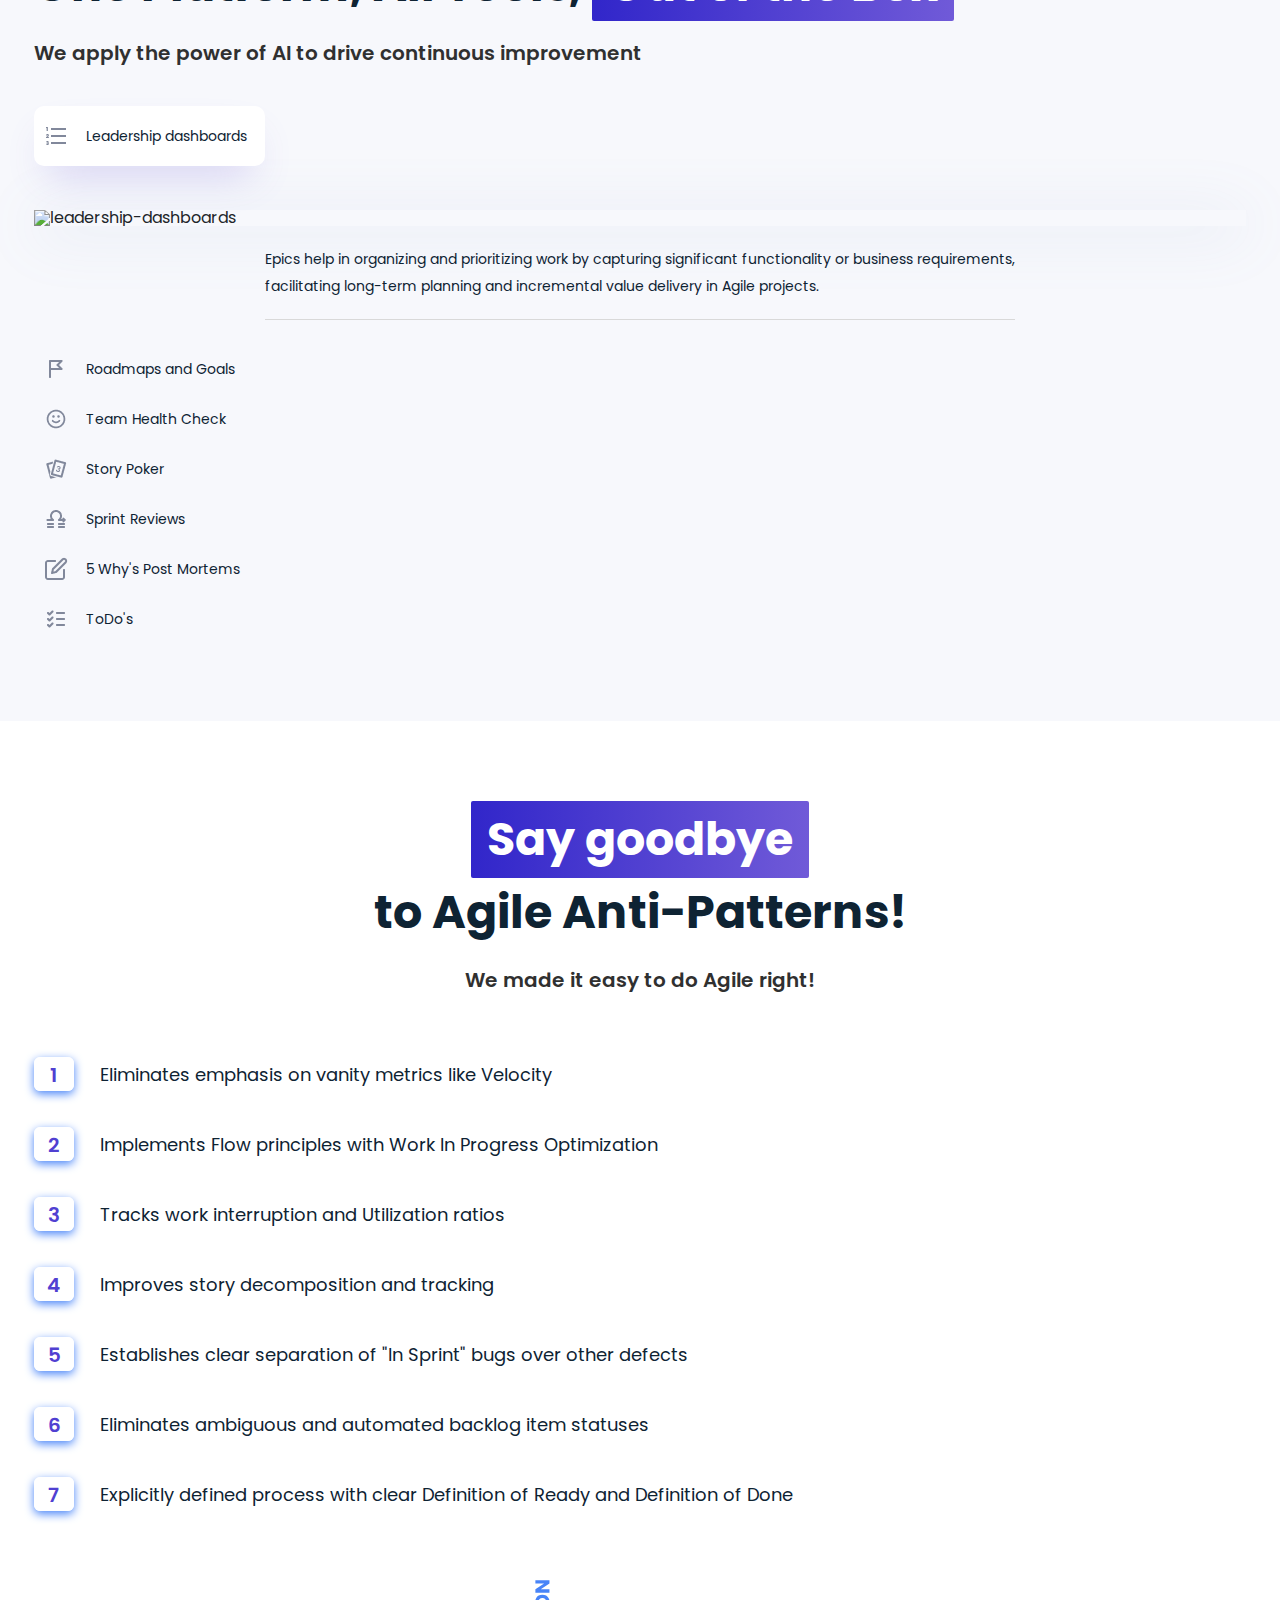
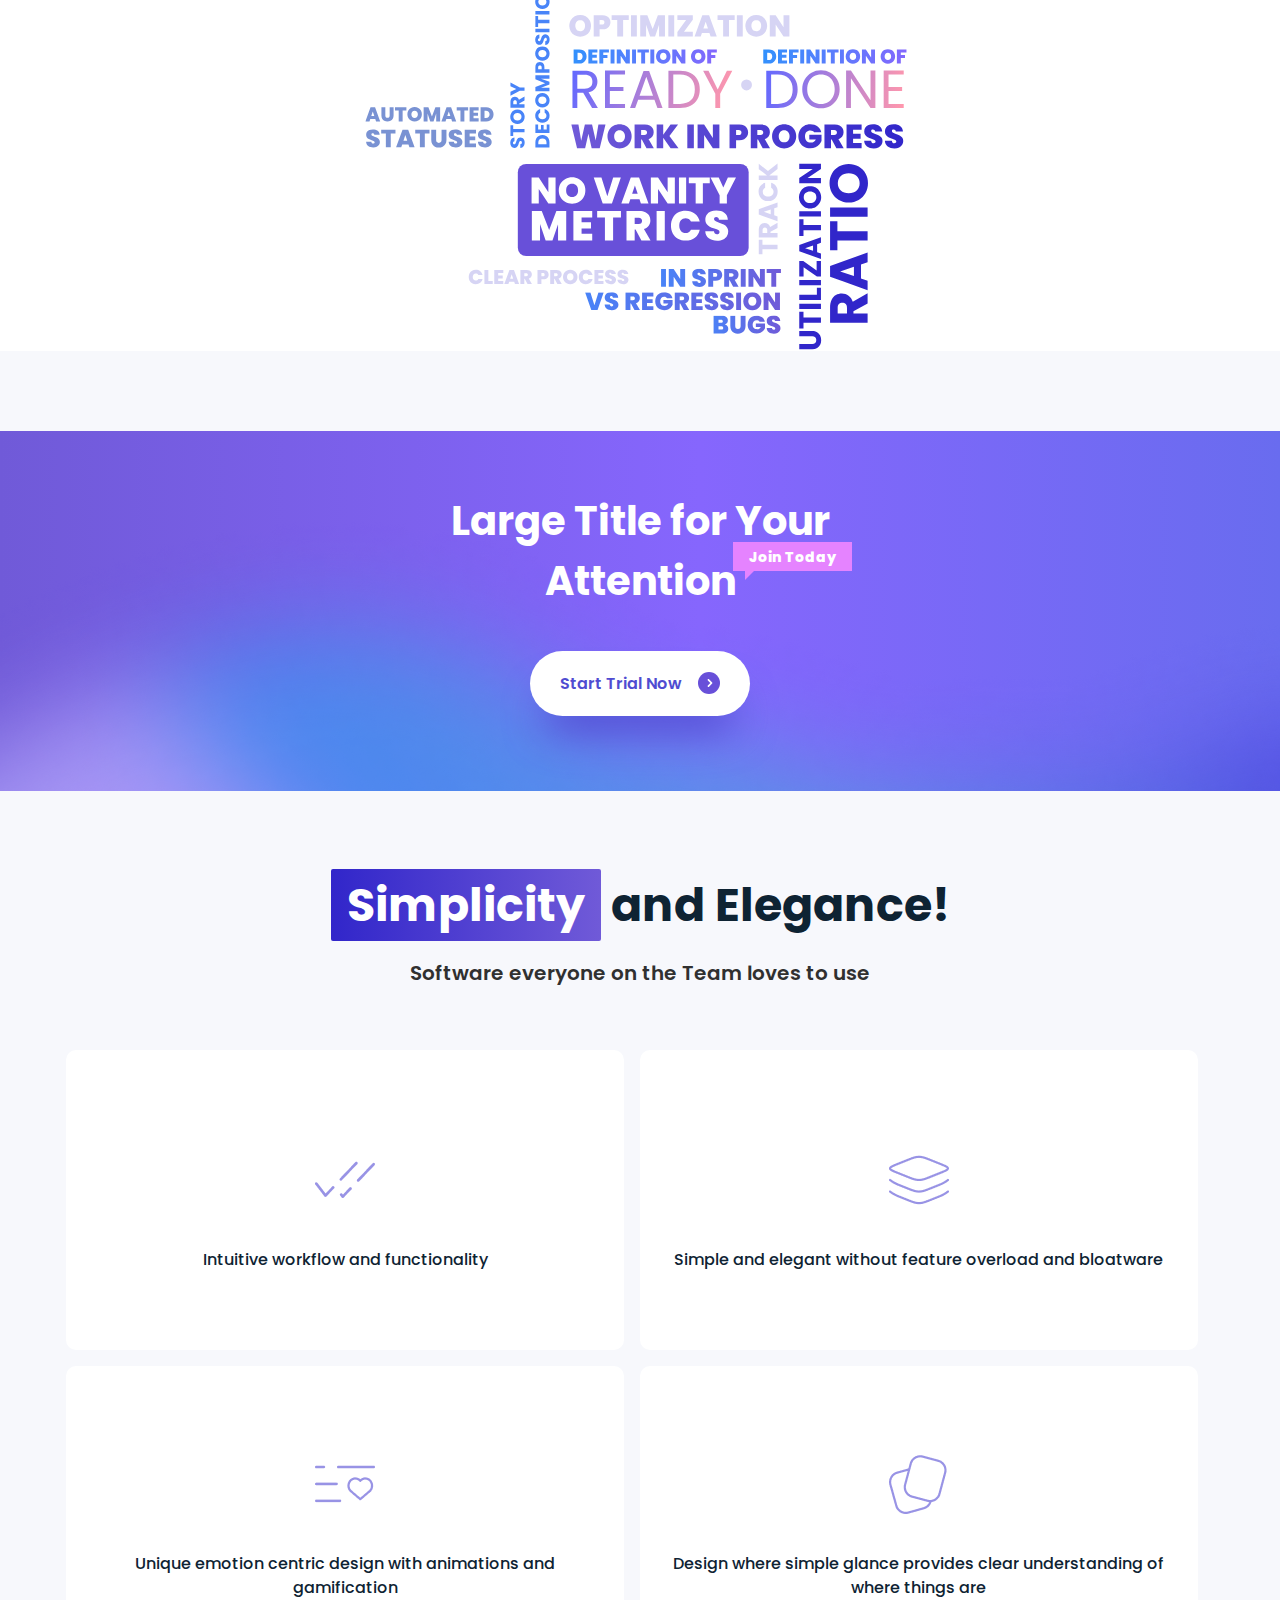
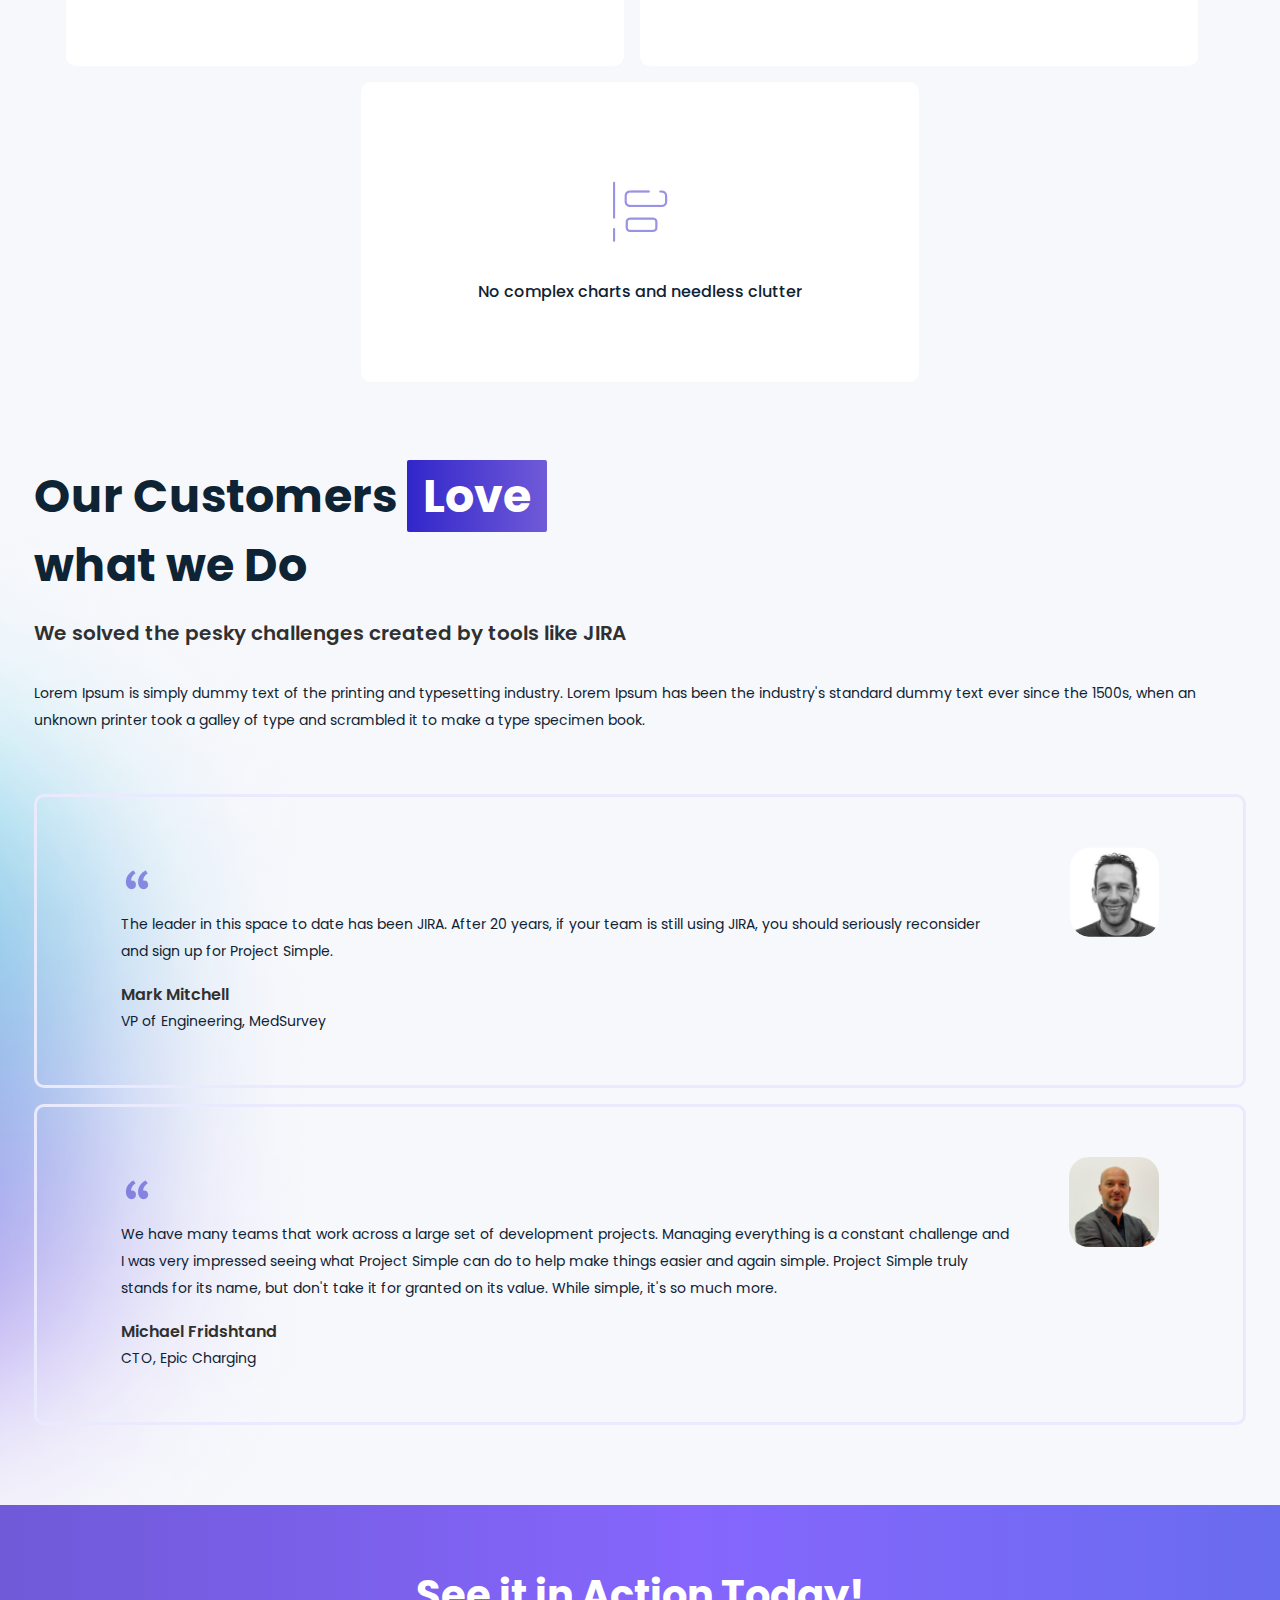
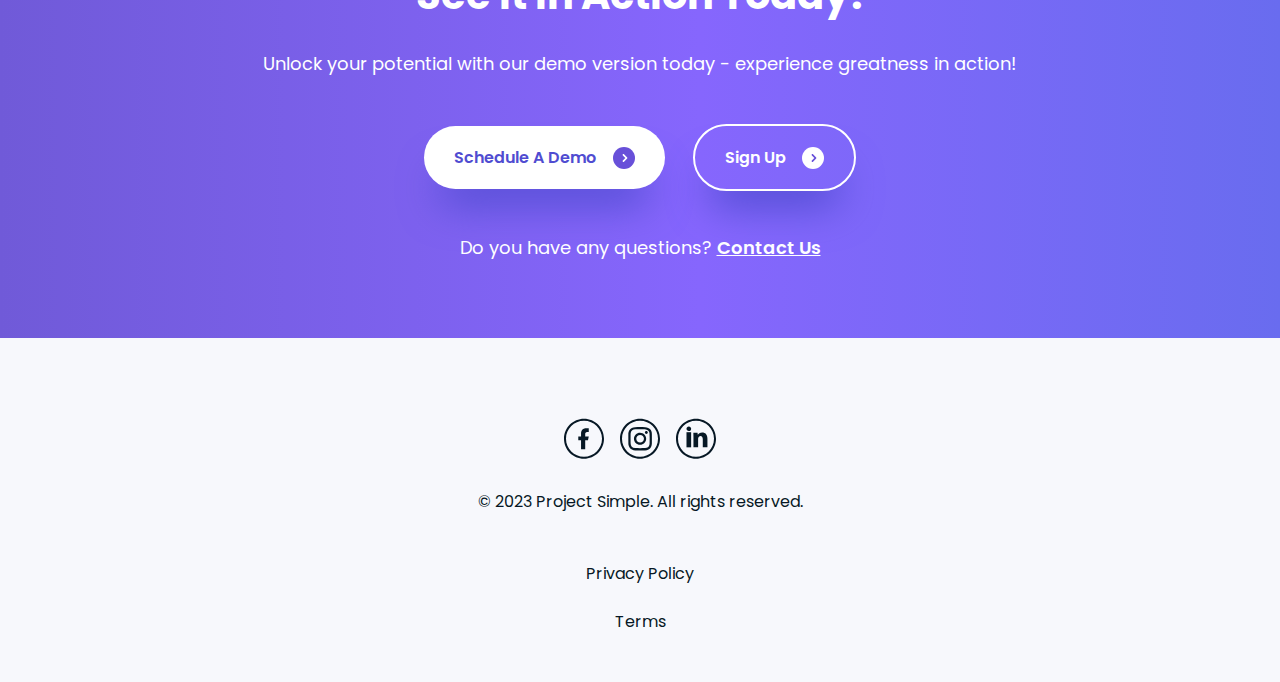
==== commit 60a88cbd: "fancybox: only mobile" ====
--- a/index.html
+++ b/index.html
@@ -8,8 +8,6 @@
 	<link rel="stylesheet" href="./assets/css/swiper-bundle.min.css" />
 	<link rel="stylesheet" href="./assets/css/bootstrap.min.css" />
 	<link rel="stylesheet" href="./assets/css/fancybox.css" />
-<!--	<link rel="stylesheet" href="./assets/css/lightbox.min.css" />-->
-<!--	<link rel="stylesheet" href="./assets/css/panzoom.css" />-->
 	<link rel="stylesheet" href="./assets/css/slick.scss" />
 	<link rel="stylesheet" href="./assets/css/slick-theme.css" />
 	<link rel="stylesheet" href="./assets/css/styles.css" type="text/css" />
@@ -141,17 +139,11 @@
 					
 				</div>
 				<div class="firstview__bottom">
-<!--					<div class="f-panzoom" id="myPanzoom">-->
-<!--						<img class="f-panzoom__content" src="./assets/images/first-view.svg" />-->
-<!--					</div>-->
-
-					<a
-							data-fancybox="gallery"
-							data-src="./assets/images/first-view.svg"
-					>
+					<a data-fancybox="firstview"
+					   data-src="./assets/images/first-view.svg"
+						>
 						<img src="./assets/images/first-view.svg" />
 					</a>
-<!--					<a href="./assets/images/first-view.svg" data-lightbox="agile-right"><img src="./assets/images/first-view.svg" alt="agile-right" /></a>-->
 			</div>
 		</div>
 		<div class="teams">
@@ -533,28 +525,7 @@
 	<script src="./assets/js/jquery-3.7.0.js"></script>
 	<script src="./assets/js/swiper-bundle.min.js"></script>
 	<script src="./assets/js/bootstrap.bundle.min.js"></script>
-<!--	<script src="./assets/js/lightbox-plus-jquery.min.js"></script>-->
-<!--	<script src="./assets/js/fancybox.esm.js"></script>-->
-<!--	<script src="./assets/js/panzoom.umd.js"></script>-->
-<!--	<script>-->
-<!--		new Panzoom(document.getElementById("myPanzoom"), {-->
-<!--			Toolbar: {-->
-<!--				display: ["zoomIn", "zoomOut"],-->
-<!--			},-->
-<!--		}, {-->
-<!--			Toolbar-->
-<!--		});-->
-<!--	</script>-->
-<!--	<script src="./assets/js/lightbox.js"></script>-->
-<!--	<script src="https://cdn.jsdelivr.net/gh/fancyapps/fancybox@3.5.6/dist/jquery.fancybox.min.js"></script>-->
-<!--	&lt;!&ndash; jquery zoom &ndash;&gt;-->
-<!--	<script src="https://cdnjs.cloudflare.com/ajax/libs/jquery-zoom/1.7.21/jquery.zoom.min.js"></script>-->
-	<script src="./assets/js/fancybox.umd.js"></script>
-	<script>
-		Fancybox.bind('[data-fancybox="gallery"]', {
-			//
-		});
-	</script>
+<!--	<script src="./assets/js/fancybox.umd.js"></script>-->
 	<script src="./assets/js/slick.js"></script>
 	<script src="./assets/js/script.js"></script>
 </body>
--- a/assets/css/styles.css
+++ b/assets/css/styles.css
@@ -1 +1 @@
-@charset "UTF-8";@font-face{font-family:"Poppins";src:url("../fonts/Poppins-Thin.ttf") format("truetype");font-weight:100;font-style:normal}@font-face{font-family:"Poppins";src:url("../fonts/Poppins-ThinItalic.ttf") format("truetype");font-weight:100;font-style:italic}@font-face{font-family:"Poppins";src:url("../fonts/Poppins-ExtraLight.ttf") format("truetype");font-weight:200;font-style:normal}@font-face{font-family:"Poppins";src:url("../fonts/Poppins-ExtraLightItalic.ttf") format("truetype");font-weight:200;font-style:italic}@font-face{font-family:"Poppins";src:url("../fonts/Poppins-Light.ttf") format("truetype");font-weight:300;font-style:normal}@font-face{font-family:"Poppins";src:url("../fonts/Poppins-LightItalic.ttf") format("truetype");font-weight:300;font-style:italic}@font-face{font-family:"Poppins";src:url("../fonts/Poppins-Regular.ttf") format("truetype");font-weight:normal;font-style:normal}@font-face{font-family:"Poppins";src:url("../fonts/Poppins-Italic.ttf") format("truetype");font-weight:normal;font-style:italic}@font-face{font-family:"Poppins";src:url("../fonts/Poppins-Medium.ttf") format("truetype");font-weight:500;font-style:normal}@font-face{font-family:"Poppins";src:url("../fonts/Poppins-MediumItalic.ttf") format("truetype");font-weight:500;font-style:italic}@font-face{font-family:"Poppins";src:url("../fonts/Poppins-SemiBold.ttf") format("truetype");font-weight:600;font-style:normal}@font-face{font-family:"Poppins";src:url("../fonts/Poppins-SemiBoldItalic.ttf") format("truetype");font-weight:600;font-style:italic}@font-face{font-family:"Poppins";src:url("../fonts/Poppins-Bold.ttf") format("truetype");font-weight:700;font-style:normal}@font-face{font-family:"Poppins";src:url("../fonts/Poppins-BoldItalic.ttf") format("truetype");font-weight:700;font-style:italic}@font-face{font-family:"Poppins";src:url("../fonts/Poppins-ExtraBold.ttf") format("truetype");font-weight:800;font-style:normal}@font-face{font-family:"Poppins";src:url("../fonts/Poppins-ExtraBoldItalic.ttf") format("truetype");font-weight:800;font-style:italic}@font-face{font-family:"Poppins";src:url("../fonts/Poppins-Black.ttf") format("truetype");font-weight:900;font-style:normal}@font-face{font-family:"Poppins";src:url("../fonts/Poppins-BlackItalic.ttf") format("truetype");font-weight:900;font-style:italic}*{padding:0px;margin:0px;border:0px}*,:after,:before{-webkit-box-sizing:border-box;box-sizing:border-box;-webkit-transition:hover 0.3s ease-in-out;transition:hover 0.3s ease-in-out}aside,footer,header,nav,section{display:block}html{font-size:16px}body,html{height:100%}body{line-height:1;font-family:"Poppins",sans-serif;-ms-text-size-adjust:100%;-moz-text-size-adjust:100%;-webkit-text-size-adjust:100%}button,input,textarea{font-family:"Poppins",sans-serif;font-size:inherit}input::-ms-clear{display:none}button{cursor:pointer;background-color:inherit}button::-moz-focus-inner{padding:0;border:0}a,a:visited{text-decoration:none}a:hover{text-decoration:none}ul li{list-style:none}ol,p,ul{padding:0;margin:0}ol,ul{padding-left:0}img{vertical-align:top}h1,h2,h3,h4,h5,h6{font-weight:inherit;font-size:inherit}body{position:relative;font-family:"Poppins",sans-serif;background-color:#F7F8FC;-webkit-transition:hover 0.3s ease-in-out;transition:hover 0.3s ease-in-out;padding:0!important}body.active{background-color:#000;color:#fff}.wrapper{width:100%;overflow:hidden;display:-webkit-box;display:-ms-flexbox;display:flex;-webkit-box-orient:vertical;-webkit-box-direction:normal;-ms-flex-direction:column;flex-direction:column}.container{max-width:1600px;margin:0 auto;padding:0 1.25rem}@media (max-width:1365px){.container{max-width:none;padding:0 34px}}@media (max-width:767px){.container{max-width:none;padding:0 20px}}.container-small{max-width:1356px;margin:0 auto;padding:0 1.25rem}@media (max-width:1365px){.container-small{max-width:none;padding:0 34px}}@media (max-width:767px){.container-small{max-width:none;padding:0 20px}}.home-s4__wrapper{display:none!important}.popup{z-index:11;padding:30px 10px;position:fixed;top:0;left:5px;width:100%;height:100%;-webkit-transition:visibility 0.2s ease 0s;transition:visibility 0.2s ease 0s;visibility:hidden}.popup.show{visibility:visible;overflow:auto}.popup.show:before{opacity:1}.popup.show .popup__body{-webkit-transform:scale(1);transform:scale(1)}.popup._active{overflow:auto;visibility:visible}.popup._active:before{opacity:1}.popup._active .popup__body{-webkit-transition:all 0.3s ease 0.2s;transition:all 0.3s ease 0.2s;-webkit-transform:scale(1);transform:scale(1)}.popup__content{display:-webkit-box;display:-ms-flexbox;display:flex;-webkit-box-orient:vertical;-webkit-box-direction:normal;-ms-flex-direction:column;flex-direction:column;-webkit-box-align:center;-ms-flex-align:center;align-items:center;min-height:100%;-webkit-box-flex:1;-ms-flex:1 1 auto;flex:1 1 auto;width:100%;display:flex;-webkit-box-pack:center;-ms-flex-pack:center;justify-content:center;align-items:center}.popup__body{width:100%;max-width:644px;border-radius:10px;background:#ffffff;-webkit-box-shadow:0px 6px 60px 0px rgba(121,146,189,0.15);box-shadow:0px 6px 60px 0px rgba(121,146,189,0.15);padding:32px 64px;-webkit-transform:scale(0);transform:scale(0);-webkit-transition:all 0.3s ease 0s;transition:all 0.3s ease 0s;text-align:center;z-index:2}@media (max-width:767px){.popup__body{padding:24px 16px}}.popup .popup__close{width:24px;height:24px;position:absolute;top:10px;right:10px;cursor:pointer;z-index:30;background:url(../images/icons/close.svg) 0 0 no-repeat;z-index:2}.form-title{color:#5F68FF;text-align:center;font-size:30px;font-style:normal;font-weight:700;line-height:normal;line-height:normal}@media (max-width:767px){.form-title{font-size:20px;font-weight:600;line-height:34px}}input::-webkit-input-placeholder,input:focus::-webkit-input-placeholder{color:#AEB9C6;font-size:18px;font-style:normal;font-weight:400;line-height:27px}@media (max-width:767px){input::-webkit-input-placeholder,input:focus::-webkit-input-placeholder{color:#AEB9C6;font-size:14px;font-style:normal;font-weight:400;line-height:27px}}.popup__body form{margin-top:32px}@media (max-width:767px){.popup__body form{margin-top:16px}}.popup__body form input{font-family:"Poppins",sans-serif!important;border-radius:10px;border:1px solid #AEB9C6;background:var(--ffffff,#FFF);padding:16px;margin-bottom:16px;font-size:18px;font-style:normal;font-weight:400;line-height:27px}@media (max-width:767px){.popup__body form input{margin-bottom:16px;padding:8px 16px;font-size:14px;font-style:normal;font-weight:400;line-height:27px}}.popup__body form textarea{font-family:"Poppins",sans-serif!important;resize:none;height:80px;padding:16px;font-size:18px;font-style:normal;font-weight:400;line-height:27px}@media (max-width:767px){.popup__body form textarea{min-height:112px;font-size:14px;font-style:normal;font-weight:400;line-height:27px}}.popup__body form button{margin-top:32px}@media (max-width:320px){.popup__body form button{margin-top:16px}}.g-3,.gy-3{--bs-gutter-y:none}.popup_contacts:before{content:"";background-color:#6850D9;position:fixed;width:100%;height:100%;top:0;left:0;opacity:0;-webkit-transition:opacity 0.8s ease 0s;transition:opacity 0.8s ease 0s}.popup_demo:before{content:"";background-color:#F7F8FC;position:fixed;width:100%;height:100%;top:0;left:0;opacity:0;-webkit-transition:opacity 0.8s ease 0s;transition:opacity 0.8s ease 0s}.popup_demo .popup__body{-webkit-box-shadow:0px 6px 80px 0px rgba(223,101,255,0.5);box-shadow:0px 6px 80px 0px rgba(223,101,255,0.5)}input[type=number]::-webkit-inner-spin-button,input[type=number]::-webkit-outer-spin-button{-webkit-appearance:none}input[type=number],input[type=number]:focus,input[type=number]:hover{-webkit-appearance:none;appearance:none;-moz-appearance:textfield}.form-control.is-invalid,.was-validated .form-control:invalid{background-image:none;border:1px solid #B70585}.form-control.is-valid,.was-validated .form-control:valid{background-image:none;border:1px solid #AEB9C6}.form-control:focus{background-color:transparent;border:1px solid #AEB9C6;-webkit-box-shadow:none;box-shadow:none}input[type=email],input[type=password],input[type=search],input[type=tel],input[type=text],input[type=url],select,textarea{color:#071825!important}.form-control.is-invalid:focus,.was-validated .form-control:invalid:focus{border:1px solid #AEB9C6;-webkit-box-shadow:none;box-shadow:none}.form-control.is-valid:focus,.was-validated .form-control:valid:focus{border:1px solid #AEB9C6!important;-webkit-box-shadow:none!important;box-shadow:none!important}.btnsmall{position:relative;padding:14px 44px 14px 24px;border-radius:30px;font-size:14px;font-style:normal;font-weight:600;line-height:normal;text-transform:capitalize;-webkit-transition:all 200ms ease-in-out;transition:all 200ms ease-in-out}.btnsmall_white{background:#F6F8FA;color:#504cd1}.btnsmall_white:after{content:"";position:absolute;top:21px;right:16px;background-image:url(../images/icons/btn-small-arrow-blue.svg);background-position:top;background-repeat:no-repeat;width:22px;height:22px}.btnsmall_white:hover{background:-webkit-gradient(linear,left top,right top,from(#3126CA),to(#705AD8));background:linear-gradient(90deg,#3126CA 0%,#705AD8 100%);color:#ffffff}.btnsmall_white:hover:after{background-image:url(../images/icons/btn-small-arrow-white-hover.svg)}.btnsmall_white:active{background:-webkit-gradient(linear,left top,right top,from(#1E13B1),to(#5F46D2));background:linear-gradient(90deg,#1E13B1 0%,#5F46D2 100%);color:#ffffff}.btnsmall_white:active:after{background-image:url(../images/icons/btn-small-arrow-white-hover.svg)}.btnsmall_blue{background:#F6F8FA;color:#504cd1}.btnsmall_blue:after{content:"";position:absolute;top:21px;right:16px;background-image:url(../images/icons/btn-small-arrow-blue.svg);background-position:top;background-repeat:no-repeat;width:22px;height:22px}.btnsmall_blue:hover{background:-webkit-gradient(linear,left top,right top,color-stop(0.05%,#8666FD),color-stop(99.95%,#3291FD));background:linear-gradient(90deg,#8666FD 0.05%,#3291FD 99.95%);color:#ffffff}.btnsmall_blue:hover:after{background-image:url(../images/icons/btn-small-arrow-white-hover.svg)}.btnsmall_blue:active{background:-webkit-gradient(linear,left top,right top,color-stop(0.05%,#7251EF),color-stop(99.95%,#2C84E9));background:linear-gradient(90deg,#7251EF 0.05%,#2C84E9 99.95%);color:#ffffff}.btnsmall_blue:active:after{background-image:url(../images/icons/btn-small-arrow-white-hover.svg)}.btnsmall_nobg{background:transparent;color:#333333}.btnsmall_nobg:hover{color:#504cd1}.btnsmall_nobg:active{color:#504cd1}.btnmedium{position:relative;padding:20px 68px 20px 30px;border-radius:38px;font-size:16px;font-style:normal;font-weight:600;line-height:normal;text-transform:capitalize;-webkit-transition:all 200ms ease-in-out;transition:all 200ms ease-in-out}.btnmedium_nobg{background:transparent;border:2px solid #ffffff;-webkit-box-shadow:0px 30px 40px -15px #504cd1;box-shadow:0px 30px 40px -15px #504cd1;color:#ffffff}.btnmedium_nobg:after{content:"";position:absolute;top:21px;right:30px;background-image:url(../images/icons/btn-medium-arrow-white.svg);background-position:top;background-repeat:no-repeat;width:22px;height:22px}.btnmedium_nobg:hover{background:#ffffff;color:#504cd1}.btnmedium_nobg:hover:after{background-image:url(../images/icons/btn-medium-arrow-blue-hover.svg)}.btnmedium_nobg:active{background:#ffffff;color:#504cd1}.btnmedium_nobg:active:after{background-image:url(../images/icons/btn-medium-arrow-blue-active.svg)}.btnxl{position:relative;padding:20px 68px 20px 30px;border-radius:38px;font-size:16px;font-style:normal;font-weight:600;line-height:normal;text-transform:capitalize;-webkit-transition:all 200ms ease-in-out;transition:all 200ms ease-in-out}.btnxl_blue{color:#ffffff;background:-webkit-gradient(linear,left top,right top,from(#3126CA),to(#705AD8));background:linear-gradient(90deg,#3126CA 0%,#705AD8 100%);-webkit-box-shadow:0px 30px 40px -15px rgba(112,90,216,0.4);box-shadow:0px 30px 40px -15px rgba(112,90,216,0.4)}.btnxl_blue:after{content:"";position:absolute;top:21px;right:30px;background-image:url(../images/icons/btn-xl-arrow-white.svg);background-position:top;background-repeat:no-repeat;width:22px;height:22px}.btnxl_blue:hover{color:#ffffff;background:-webkit-gradient(linear,left top,right top,from(#8666FD),to(#3291FD));background:linear-gradient(90deg,#8666FD 0%,#3291FD 100%);-webkit-box-shadow:0px 30px 40px -15px rgba(112,90,216,0.4);box-shadow:0px 30px 40px -15px rgba(112,90,216,0.4)}.btnxl_blue:active{color:#ffffff;background:-webkit-gradient(linear,left top,right top,from(#7251EF),to(#2C84E9));background:linear-gradient(90deg,#7251EF 0%,#2C84E9 100%);-webkit-box-shadow:0px 30px 40px -15px rgba(112,90,216,0.4);box-shadow:0px 30px 40px -15px rgba(112,90,216,0.4)}.btnxl_white{color:#504cd1;background:#ffffff;-webkit-box-shadow:0px 30px 40px -15px #504cd1;box-shadow:0px 30px 40px -15px #504cd1}.btnxl_white:after{content:"";position:absolute;top:21px;right:30px;background-image:url(../images/icons/btn-xl-arrow-blue.svg);background-position:top;background-repeat:no-repeat;width:22px;height:22px}.btnxl_white:hover{color:#ffffff;background:-webkit-gradient(linear,left top,right top,from(#E583FF),to(#DE61FF));background:linear-gradient(90deg,#E583FF 0%,#DE61FF 100%);-webkit-box-shadow:0px 30px 40px -15px #5947B2;box-shadow:0px 30px 40px -15px #5947B2}.btnxl_white:hover:after{background-image:url(../images/icons/btn-xl-arrow-white-hover.svg)}.btnxl_white:active{color:#ffffff;background:var(--grad-5,linear-gradient(90deg,#E583FF 0%,#C93AEF 100%));-webkit-box-shadow:0px 30px 40px -15px #5947B2;box-shadow:0px 30px 40px -15px #5947B2}.btnxl_white:active:after{background-image:url(../images/icons/btn-xl-arrow-white-hover.svg)}.btngroup{margin:0 0 63px 0}@media (max-width:767px){.btngroup{margin:0 0 33px 0}}.btngroup a{margin-right:24px}.btngroup a:last-child{margin-right:0}@media (max-width:767px){.btngroup a:last-child{display:none}}.titleblock__title{color:#0e2333;text-align:center;font-size:46px;font-style:normal;font-weight:700;line-height:normal}@media (max-width:1365px){.titleblock__title{font-size:46px;font-style:normal;font-weight:700;line-height:normal}}@media (max-width:767px){.titleblock__title{font-size:23px}}.titleblock__title span{width:-webkit-max-content;width:-moz-max-content;width:max-content;color:#ffffff;padding:4px 16px;font-size:46px;font-style:normal;font-weight:700;line-height:normal;border-radius:2px;background:-webkit-gradient(linear,left top,right top,from(#3126CA),to(#705AD8));background:linear-gradient(90deg,#3126CA 0%,#705AD8 100%)}@media (max-width:767px){.titleblock__title span{font-size:23px;font-style:normal;font-weight:700;line-height:normal;padding:0px 8px;width:-webkit-max-content;width:-moz-max-content;width:max-content;border-radius:2px}}.titleblock__description{color:#303030;font-size:20px;font-style:normal;font-weight:600;line-height:34px;margin-top:16px}@media (max-width:1365px){.titleblock__description{font-size:20px;font-style:normal;font-weight:600;line-height:34px}}@media (max-width:767px){.titleblock__description{font-size:14px;line-height:27px}}#scrollToTop{position:relative;display:inline-block;background-color:#ffffff;width:40px;height:40px;text-align:center;border-radius:50%;position:fixed;bottom:90px;right:30px;-webkit-transition:background-color 0.3s,opacity 0.5s,visibility 0.5s;transition:background-color 0.3s,opacity 0.5s,visibility 0.5s;opacity:0;visibility:hidden;z-index:1000;-webkit-transition:hover 0.2s ease-in-out;transition:hover 0.2s ease-in-out;cursor:pointer}@media (max-width:1365px){#scrollToTop{display:none}}#scrollToTop:after{position:absolute;content:"";background-image:url(../images/icons/arrow-up.png);width:16px;height:10px;background-repeat:no-repeat;background-position:center;top:34%;left:31%}#scrollToTop:hover:after{background-image:url(../images/icons/arrow-up-hover.png)}#scrollToTop:active{color:#333;background-color:#ffffff}#scrollToTop.show{opacity:1;visibility:visible}.dflex{width:100%!important;display:-webkit-box;display:-ms-flexbox;display:flex}.dflex_p{margin-bottom:33px!important}@media (max-width:767px){.dflex h3{margin-bottom:16px!important}}.column{-webkit-box-orient:vertical;-webkit-box-direction:normal;-ms-flex-direction:column;flex-direction:column}.dblock{display:block}.m-auto{margin:0 auto}#cookie-notice{display:block!important;background-color:#6850D9!important}#cookie-notice .cookie-notice-container{display:-ms-grid!important;display:grid!important;-ms-grid-columns:3fr 1fr auto;grid-template-columns:3fr 1fr auto;-webkit-box-align:center!important;-ms-flex-align:center!important;align-items:center!important;padding:12px 160px!important;-webkit-box-pack:justify!important;-ms-flex-pack:justify!important;justify-content:space-between!important;align-items:center!important;text-align:left!important}@media (max-width:1587px){#cookie-notice .cookie-notice-container{padding:12px 43px!important;-ms-grid-columns:2fr 1fr auto;grid-template-columns:2fr 1fr auto}}@media (max-width:1366px){#cookie-notice .cookie-notice-container{display:-webkit-box!important;display:-ms-flexbox!important;display:flex!important;-webkit-box-orient:vertical!important;-webkit-box-direction:normal!important;-ms-flex-direction:column!important;flex-direction:column!important;-webkit-box-pack:center!important;-ms-flex-pack:center!important;justify-content:center!important;-webkit-box-align:center!important;-ms-flex-align:center!important;align-items:center!important;text-align:center!important;padding:64px 32px 32px 32px!important}}#cookie-notice .cookie-notice-container .cn-text-container{margin:0 0 0 0!important}@media (max-width:1366px){#cookie-notice .cookie-notice-container .cn-text-container{margin-bottom:16px!important}}@media (max-width:768px){#cookie-notice .cookie-notice-container .cn-text-container{text-align:center;font-size:12px!important;font-style:normal;font-weight:400!important;line-height:20.4px!important}}#cookie-notice .cookie-notice-container #cn-notice-buttons #cn-accept-cookie{padding:14px 24px;-webkit-box-align:center;-ms-flex-align:center;align-items:center;border-radius:30px;background:#F6F8FA!important;color:#5040D1;font-size:12px;font-style:normal;font-weight:600;line-height:normal}@media (max-width:380px){#cookie-notice .cookie-notice-container #cn-notice-buttons #cn-accept-cookie{margin-bottom:16px!important}}#cookie-notice .cookie-notice-container #cn-notice-buttons #cn-more-info{padding:14px 24px;-webkit-box-align:center;-ms-flex-align:center;align-items:center;border-radius:30px;border:2px solid #FFF;color:#FFF;font-size:12px;font-style:normal;font-weight:600;line-height:normal;background:transparent!important}#cookie-notice .cookie-notice-container #cn-close-notice{opacity:0.3;background:url(../images/icons/cookies-close.svg)!important;width:16px!important;height:16px!important;top:36px!important;right:43px!important}#cookie-notice .cookie-notice-container #cn-close-notice:after{content:""!important}#cookie-notice .cookie-notice-container #cn-close-notice:before{content:""!important}#back-top,#back-top2{display:none!important}.header{position:fixed;z-index:10;width:100%;height:81px;padding:14px 0;background-color:#ffffff;-webkit-transition:0.2s;transition:0.2s}@media screen and (max-width:782px){.header.show{-webkit-transition:0.2s;transition:0.2s;top:0}}.activeHeader{height:100px}.container_flex{display:-webkit-box;display:-ms-flexbox;display:flex;-webkit-box-align:center;-ms-flex-align:center;align-items:center}.logo a{display:-webkit-box;display:-ms-flexbox;display:flex;-webkit-box-align:center;-ms-flex-align:center;align-items:center}.logo a img{position:relative}.menu{margin-left:100px}@media (max-width:1365px){.menu{display:none}}.menu__list{display:-webkit-box;display:-ms-flexbox;display:flex}.menu__item{margin-right:62px}.menu__item:last-child{margin-right:0}.menu__link{font-size:14px;font-style:normal;font-weight:700;line-height:normal;letter-spacing:0.35px;color:#303030}.auth{margin-left:auto}@media (max-width:1365px){.auth{display:none}}.auth__list{display:-webkit-box;display:-ms-flexbox;display:flex;-webkit-box-align:center;-ms-flex-align:center;align-items:center}.auth__item{margin-right:36px}.auth__item:last-child{margin-right:0}.menu-mobile{position:relative;display:none;margin-left:auto;-webkit-transition:hover 0.3s ease-in-out;transition:hover 0.3s ease-in-out}@media (max-width:1365px){.menu-mobile{display:block}}.menu-mobile .burger{position:relative;width:32px;height:32px;padding-top:15px;cursor:pointer}.menu-mobile .burger_nav{position:relative;display:block;width:32px;height:2px;background-color:#0E2333;border-radius:5px;-webkit-transition:hover 0.3s ease-in-out;transition:hover 0.3s ease-in-out}.menu-mobile .burger_nav._active{background:none}.menu-mobile .burger_nav._active:after{content:"";position:absolute;top:0px;left:0;width:32px;height:2px;background-color:#0E2333;border-radius:5px;-webkit-transform:rotate(-45deg);transform:rotate(-45deg)}.menu-mobile .burger_nav._active:before{content:"";position:absolute;bottom:0px;left:0;width:32px;height:2px;background-color:#0E2333;border-radius:5px;-webkit-transform:rotate(45deg);transform:rotate(45deg)}.menu-mobile .burger_nav:after{content:"";position:absolute;top:8px;left:0;width:32px;height:2px;background-color:#0E2333;border-radius:5px}.menu-mobile .burger_nav:before{content:"";position:absolute;bottom:8px;left:0;width:32px;height:2px;background-color:#0E2333;border-radius:5px}.menu-mobile .menumobile__list{position:absolute;top:55px;right:-40px;background-color:#fff;width:100vw;height:200vw;z-index:9;-webkit-transition:all 500ms ease-in-out;transition:all 500ms ease-in-out;display:none}@media (max-width:767px){.menu-mobile .menumobile__list{right:-20px}}.menu-mobile .menumobile__list .list-top{padding:100px 0;display:-webkit-box;display:-ms-flexbox;display:flex;-webkit-box-align:center;-ms-flex-align:center;align-items:center;-webkit-box-pack:center;-ms-flex-pack:center;justify-content:center;-webkit-box-orient:vertical;-webkit-box-direction:normal;-ms-flex-direction:column;flex-direction:column}.menu-mobile .menumobile__list .list-top .menu__item{margin-right:0;margin-bottom:40px}.menu-mobile .menumobile__list .list-top .menu__link{-webkit-transition:hover 0.3s ease-in-out;transition:hover 0.3s ease-in-out}.menu-mobile .menumobile__list .list-top .menu__link:hover{color:#504cd1}.menu-mobile .menumobile__list .list-top .menu__link:active{color:#504cd1}.menu-mobile .menumobile__list .list-bottom{display:-webkit-box;display:-ms-flexbox;display:flex;-webkit-box-align:center;-ms-flex-align:center;align-items:center;-webkit-box-pack:center;-ms-flex-pack:center;justify-content:center;-webkit-box-orient:vertical;-webkit-box-direction:normal;-ms-flex-direction:column;flex-direction:column}.menu-mobile .menumobile__list .list-bottom li:last-child a{color:#504cd1}.menu-mobile .menumobile__list .list-bottom li:last-child a:hover{background:-webkit-gradient(linear,left top,right top,from(#3126CA),to(#705AD8));background:linear-gradient(90deg,#3126CA 0%,#705AD8 100%);color:#ffffff}.menu-mobile .menumobile__list .list-bottom li:last-child a:active{background:-webkit-gradient(linear,left top,right top,from(#1E13B1),to(#5F46D2));background:linear-gradient(90deg,#1E13B1 0%,#5F46D2 100%);color:#ffffff}.menu-mobile .menumobile__list .list-bottom .menu__item{margin-right:0;margin-bottom:40px}.menu-mobile .menumobile__list .list-bottom .menu__link{-webkit-transition:hover 0.3s ease-in-out;transition:hover 0.3s ease-in-out}.menu-mobile .menumobile__list._active{display:-webkit-box;display:-ms-flexbox;display:flex;-webkit-box-orient:vertical;-webkit-box-direction:normal;-ms-flex-direction:column;flex-direction:column;-webkit-box-pack:start;-ms-flex-pack:start;justify-content:flex-start;-webkit-box-align:center;-ms-flex-align:center;align-items:center;z-index:9}.footer .container{display:-webkit-box;display:-ms-flexbox;display:flex;-webkit-box-orient:vertical;-webkit-box-direction:normal;-ms-flex-direction:column;flex-direction:column;-webkit-box-align:center;-ms-flex-align:center;align-items:center;-webkit-box-pack:center;-ms-flex-pack:center;justify-content:center}.footer__menu{display:-webkit-box;display:-ms-flexbox;display:flex;-webkit-box-align:center;-ms-flex-align:center;align-items:center;margin-bottom:32px}.footer__item{width:40px;height:40px;margin-right:16px}.footer__item:last-child{margin-right:0}.policy{color:#071825;font-size:16px;font-style:normal;font-weight:400;line-height:24px}.reserved{color:#071825;text-align:center;font-size:16px;font-style:normal;font-weight:400;line-height:24px;margin-bottom:8px}.terms{color:#071825;font-size:16px;font-style:normal;font-weight:400;line-height:24px;margin-left:24px}.footer__bottom{display:-webkit-box;display:-ms-flexbox;display:flex;-webkit-box-align:center;-ms-flex-align:center;align-items:center;margin:8px 0 48px 0}@media (max-width:1365px){.footer__bottom{display:-webkit-box;display:-ms-flexbox;display:flex;-webkit-box-orient:vertical;-webkit-box-direction:normal;-ms-flex-direction:column;flex-direction:column;-webkit-box-align:center;-ms-flex-align:center;align-items:center;-webkit-box-pack:center;-ms-flex-pack:center;justify-content:center;margin:40px 0 48px 0}}@media (max-width:767px){.footer__bottom{-webkit-box-orient:unset;-webkit-box-direction:unset;-ms-flex-direction:unset;flex-direction:unset}}@media (max-width:1365px){.footer__bottom a:first-child{margin-bottom:24px}}@media (max-width:767px){.footer__bottom a:first-child{margin-bottom:0px;margin-right:24px}}@media (max-width:1365px){.footer__bottom a{margin-left:0px}}.firstview{padding-top:81px;position:relative;margin-bottom:140px}.firstview:first-child{margin-top:140px}@media (max-width:1365px){.firstview:first-child{margin-top:80px}}@media (max-width:767px){.firstview:first-child{margin-top:60px}}@media (max-width:1365px){.firstview{margin-bottom:80px}}@media (max-width:767px){.firstview{margin-bottom:60px}}.firstview:before{content:"";position:absolute;top:776px;left:-50px;background-image:url(../images/vector-left-1.png);width:494px;height:1162px}.firstview:after{content:"";position:absolute;top:-240px;right:0px;background-image:url(../images/vector-right-1.png);width:508px;height:2168px;z-index:-1}.firstview__top{text-align:center;-webkit-box-pack:center;-ms-flex-pack:center;justify-content:center;-webkit-box-align:center;-ms-flex-align:center;align-items:center;display:-webkit-box;display:-ms-flexbox;display:flex;-webkit-box-orient:vertical;-webkit-box-direction:normal;-ms-flex-direction:column;flex-direction:column}.firstview__top .toptitle{display:-webkit-box;display:-ms-flexbox;display:flex;-webkit-box-pack:center;-ms-flex-pack:center;justify-content:center;max-width:80%}@media (max-width:767px){.firstview__top .toptitle{max-width:100%}}.firstview__top .powered{position:absolute;height:37px;background-color:#ffffff;padding:8px 16px;margin-left:10px;-webkit-box-shadow:0px 6px 60px 0px rgba(121,146,189,0.15);box-shadow:0px 6px 60px 0px rgba(121,146,189,0.15)}@media (max-width:767px){.firstview__top .powered{position:relative;-webkit-box-orient:vertical;-webkit-box-direction:normal;-ms-flex-direction:column;flex-direction:column;width:138px;margin:24px auto 32px auto}}.firstview__top .powered p{position:relative;font-size:14px;font-style:normal;font-weight:700;line-height:normal;letter-spacing:0.35px;background:linear-gradient(117deg,#3291FD 0%,#8666FD 100%);-webkit-background-clip:text;background-clip:text;-webkit-text-fill-color:transparent;width:-webkit-max-content;width:-moz-max-content;width:max-content}@media (max-width:767px){.firstview__top .powered p{letter-spacing:0.35px}}.firstview__top .powered p:before{content:"";position:absolute;top:5px;left:-26px;background-image:url(../images/poligon-arrow.png);width:13px;height:13px}@media (max-width:767px){.firstview__top .powered p:before{content:"";background-image:none}}.firstview .top{position:relative}.firstview .top__title{position:relative;color:#0e2333;font-size:56px;font-style:normal;font-weight:800;line-height:76px;margin-bottom:35px}@media (max-width:767px){.firstview .top__title{display:-webkit-box;display:-ms-flexbox;display:flex;-webkit-box-orient:vertical;-webkit-box-direction:normal;-ms-flex-direction:column;flex-direction:column;font-weight:800;margin-bottom:0;font-size:32px;line-height:48px;padding:0 8px}}.firstview .top__description{color:#071825;font-size:20px;font-style:normal;font-weight:400;line-height:28px;margin-bottom:35px}@media (max-width:1365px){.firstview .top__description{max-width:520px}}@media (max-width:767px){.firstview .top__description{font-size:16px;font-style:normal;font-weight:400;line-height:27px;margin-bottom:32px}}.firstview .top__description span{font-weight:600;line-height:34px}@media (max-width:767px){.firstview .top__description span{font-size:16px;font-style:normal;font-weight:600;line-height:27px}}.firstview__bottom{margin-top:64px;text-align:center}.firstview__bottom img{max-height:700px}#trial{display:inline-block}@media (max-width:767px){#trial{display:none}}#demo{display:none}@media (max-width:767px){#demo{display:inline-block}}.teams{position:relative;margin-bottom:140px}.teams:first-child{margin-top:140px}@media (max-width:1365px){.teams:first-child{margin-top:80px}}@media (max-width:767px){.teams:first-child{margin-top:60px}}@media (max-width:1365px){.teams{margin-bottom:80px}}@media (max-width:767px){.teams{margin-bottom:60px}}.teams .titleblock{max-width:946px;margin:0 auto}.menuteam{margin-top:80px;padding:64px 0;background-color:#ffffff}@media (max-width:1365px){.menuteam{padding:34px 0}}@media (max-width:767px){.menuteam{margin-top:32px}}.menuteam__list{display:-webkit-box;display:-ms-flexbox;display:flex;-webkit-box-pack:justify;-ms-flex-pack:justify;justify-content:space-between;margin:0 0 0 20px}@media (max-width:1365px){.menuteam__list{-webkit-box-orient:vertical;-webkit-box-direction:normal;-ms-flex-direction:column;flex-direction:column}}.menuteam__item{position:relative;color:#071825;font-size:18px;font-style:normal;font-weight:400;line-height:27px;-webkit-box-flex:0;-ms-flex:0 0 22%;flex:0 0 22%}@media (max-width:1365px){.menuteam__item{font-size:16px;font-style:normal;font-weight:400;line-height:27px;margin-bottom:32px}.menuteam__item:last-child{margin-bottom:0}}.menuteam__item:last-child{margin-right:0}.menuteam__item:before{content:"";position:absolute;top:0;left:-15px;width:4px;height:54px;background-color:rgba(80,64,209,0.5);border-radius:1px}@media (max-width:1365px){.menuteam__item:before{height:100%}}.solution{position:relative;margin-bottom:140px}.solution:first-child{margin-top:140px}@media (max-width:1365px){.solution:first-child{margin-top:80px}}@media (max-width:767px){.solution:first-child{margin-top:60px}}@media (max-width:1365px){.solution{margin-bottom:80px}}@media (max-width:767px){.solution{margin-bottom:60px}}@media (max-width:767px){.solution{margin-bottom:137px}}.solution .titleblock{-webkit-box-flex:0;-ms-flex:0 0 53%;flex:0 0 53%}@media (max-width:1365px){.solution .titleblock{-webkit-box-flex:0;-ms-flex:0 0 40%;flex:0 0 40%}}.solution .titleblock__title{text-align:left;max-width:530px}@media (max-width:1365px){.solution .titleblock__title{max-width:100%;display:-webkit-box;display:-ms-flexbox;display:flex;-webkit-box-orient:vertical;-webkit-box-direction:normal;-ms-flex-direction:column;flex-direction:column}}@media (max-width:767px){.solution .titleblock__title{padding:20px;max-width:300px;display:block}}.solution .titleblock__description{margin-top:16px;text-align:left;max-width:750px}@media (max-width:767px){.solution .titleblock__description{padding:0 20px}}.solution .container{display:-webkit-box;display:-ms-flexbox;display:flex;-webkit-box-pack:justify;-ms-flex-pack:justify;justify-content:space-between}@media (max-width:1365px){.solution .container{-webkit-box-orient:vertical;-webkit-box-direction:normal;-ms-flex-direction:column;flex-direction:column}}@media (max-width:767px){.solution .container{padding:0}}.menusolution{-webkit-box-flex:0;-ms-flex:0 0 47%;flex:0 0 47%}@media (max-width:1365px){.menusolution .container{margin-top:32px;padding:0}}@media (max-width:767px){.menusolution .container{margin-top:50px;padding:0}}.menusolution__list{margin-left:auto}@media (max-width:1365px){.menusolution__list{margin:0;display:-webkit-box;display:-ms-flexbox;display:flex;-webkit-box-orient:vertical;-webkit-box-direction:normal;-ms-flex-direction:column;flex-direction:column;-webkit-box-align:start;-ms-flex-align:start;align-items:start;-webkit-box-pack:end;-ms-flex-pack:end;justify-content:flex-end}}@media (max-width:767px){.menusolution__list{background-color:#ffffff}}.menusolution__item{display:inline-block;color:#0e2333;font-size:18px;font-style:normal;font-weight:400;line-height:27px;border-radius:2px 32px 32px 2px;border-left:4px solid rgba(80,64,209,0.5);background:#ffffff;padding:16px 24px;margin-bottom:24px}@media (max-width:1365px){.menusolution__item{font-size:16px;font-style:normal;font-weight:400;line-height:27px;margin-bottom:16px}}@media (max-width:767px){.menusolution__item{position:relative;border-left:none;padding:0;margin:0 20px 16px 44px}}.menusolution__item:last-child{margin-bottom:16px}.menusolution__item:first-child{margin-top:16px}.menusolution__item:before{content:"";position:absolute;top:0;left:-15px;width:4px;height:54px;background-color:rgba(80,64,209,0.5)}@media (max-width:767px){.menusolution__item:before{height:4px;top:12px;left:-12px}}.cta{position:relative;margin-bottom:140px;background:-webkit-gradient(linear,left top,right top,from(#705AD8),color-stop(54.69%,#8666FD),to(#696CEF));background:linear-gradient(90deg,#705AD8 0%,#8666FD 54.69%,#696CEF 100%);padding:60px 0 70px 0;display:-webkit-box;display:-ms-flexbox;display:flex;-webkit-box-align:center;-ms-flex-align:center;align-items:center;-webkit-box-pack:center;-ms-flex-pack:center;justify-content:center;overflow:hidden;z-index:2}.cta:first-child{margin-top:140px}@media (max-width:1365px){.cta:first-child{margin-top:80px}}@media (max-width:767px){.cta:first-child{margin-top:60px}}@media (max-width:1365px){.cta{margin-bottom:80px}}@media (max-width:767px){.cta{margin-bottom:60px}}@media (max-width:1365px){.cta{padding:60px 0 75px 0}}.cta .container{text-align:center}.cta .container p{color:#ffffff;font-size:18px;font-style:normal;font-weight:400;line-height:30.6px;text-align:center}@media (max-width:767px){.cta .container p{font-size:14px;line-height:27px;display:-webkit-box;display:-ms-flexbox;display:flex;-webkit-box-orient:vertical;-webkit-box-direction:normal;-ms-flex-direction:column;flex-direction:column}}.cta .container p a{color:#ffffff;text-decoration:underline;font-weight:600}.ctatitle{position:relative;display:-webkit-box;display:-ms-flexbox;display:flex;-webkit-box-pack:center;-ms-flex-pack:center;justify-content:center;z-index:2;margin-bottom:33px}@media (max-width:1365px){.ctatitle{-webkit-box-orient:vertical;-webkit-box-direction:normal;-ms-flex-direction:column;flex-direction:column;-webkit-box-pack:center;-ms-flex-pack:center;justify-content:center;-webkit-box-align:center;-ms-flex-align:center;align-items:center;width:383px;margin:0 auto 32px auto}}@media (max-width:767px){.ctatitle{width:100%;margin-bottom:0}}.ctatitle h3{position:relative;color:#ffffff;text-align:center;font-size:40px;font-style:normal;font-weight:700;line-height:70px;z-index:2}@media (max-width:1365px){.ctatitle h3{font-size:40px;font-style:normal;font-weight:700;line-height:normal}}@media (max-width:767px){.ctatitle h3{font-size:23px;font-weight:700;display:-webkit-box;display:-ms-flexbox;display:flex;-webkit-box-orient:vertical;-webkit-box-direction:normal;-ms-flex-direction:column;flex-direction:column;-webkit-box-align:center;-ms-flex-align:center;align-items:center;-webkit-box-pack:center;-ms-flex-pack:center;justify-content:center;margin-bottom:42px}}.ctatitle p{margin-top:16px;color:#ffffff;font-size:20px;font-style:normal;font-weight:600;line-height:34px}@media (max-width:767px){.ctatitle p{font-size:14px;font-weight:600;line-height:27px;margin-top:0px}}.ctatitle span{position:absolute;color:#ffffff;font-size:14px;font-style:normal;font-weight:800;line-height:18px;background:#E583FF;padding:6px 16px;height:29px;z-index:2;bottom:58px;right:-110px}@media ((min-width:768px) and (max-width:1366px)){.ctatitle span{right:-20px;bottom:40px}}@media (max-width:767px){.ctatitle span{position:relative;font-size:14px;font-style:normal;font-weight:800;width:-webkit-max-content;width:-moz-max-content;width:max-content;margin-top:20px;bottom:auto;right:auto}}.ctatitle span:before{content:"";position:absolute;bottom:-9px;left:12px;background-image:url(../images/poligon-arrow-down.png);width:9px;height:9px}@media (max-width:767px){.ctatitle span:before{display:none}}.cta-vector{position:relative}.cta-vector:before{content:"";position:absolute;bottom:0;left:0;background-image:url(../images/cta-vector.png);width:100%;height:277px;background-repeat:no-repeat;background-size:cover}@media (max-width:767px){.cta-vector:before{height:300px}}@media (max-width:767px){.btngroup{display:-webkit-box;display:-ms-flexbox;display:flex;-webkit-box-orient:vertical;-webkit-box-direction:normal;-ms-flex-direction:column;flex-direction:column;-webkit-box-pack:center;-ms-flex-pack:center;justify-content:center;-webkit-box-align:center;-ms-flex-align:center;align-items:center}}@media (max-width:767px){.btngroup a:first-child{margin-right:0;margin-bottom:0}.btngroup a:first-child:last-child{margin-bottom:0;display:none}}.tools{position:relative;margin-bottom:140px}.tools:first-child{margin-top:140px}@media (max-width:1365px){.tools:first-child{margin-top:80px}}@media (max-width:767px){.tools:first-child{margin-top:60px}}@media (max-width:1365px){.tools{margin-bottom:80px}}@media (max-width:767px){.tools{margin-bottom:60px}}.tools ._tabs{position:relative;display:-webkit-box;display:-ms-flexbox;display:flex;-webkit-box-pack:justify;-ms-flex-pack:justify;justify-content:space-between;margin-top:80px}@media (min-width:768px) and (max-width:1365px){.tools ._tabs{-webkit-box-orient:vertical;-webkit-box-direction:reverse;-ms-flex-direction:column-reverse;flex-direction:column-reverse;margin-top:140px}}@media (max-width:767px){.tools ._tabs{-webkit-box-orient:vertical;-webkit-box-direction:normal;-ms-flex-direction:column;flex-direction:column;margin-top:16px}}@media (max-width:1365px){.tools .titleblock{padding-right:50px}}@media (max-width:767px){.tools .titleblock{margin-bottom:0px;padding:0}}.tools .titleblock__title{text-align:left;max-width:300px}@media (max-width:767px){.tools .titleblock__title span{text-wrap:nowrap}}.tools .tabs-block__nav{-webkit-box-flex:0;-ms-flex:0 0 21%;flex:0 0 21%}@media (max-width:767px){.tools .tabs-block__nav{-webkit-box-flex:1;-ms-flex:auto;flex:auto;display:-webkit-box;display:-ms-flexbox;display:flex;overflow:scroll;-webkit-box-flex:0;-ms-flex:0 0 21%;flex:0 0 21%;padding-bottom:32px}.tools .tabs-block__nav::-webkit-scrollbar{display:none}}.tools .tabs-block__body{-webkit-box-flex:0;-ms-flex:0 0 70%;flex:0 0 70%}@media (max-width:1365px){.tools .tabs-block__body{padding-bottom:20px;margin-bottom:27px}}@media (max-width:767px){.tools .tabs-block__body{padding:0px;margin:0px}}.tools .tabs-block p{position:relative;max-width:750px;color:#0e2333;font-size:16px;font-style:normal;font-weight:400;line-height:24px;margin-top:20px}@media (max-width:1365px){.tools .tabs-block p{font-size:14px;font-style:normal;font-weight:400;line-height:27px}.tools .tabs-block p:after{content:"";width:100%;height:1px;background-color:#D9D9D9;position:absolute;bottom:-20px;left:0}}@media (max-width:1365px) and (max-width:767px){.tools .tabs-block p:after{display:none}}@media (max-width:767px){.tools .tabs-block p{font-size:14px}}.tools ._tabs-item{display:-webkit-box;display:-ms-flexbox;display:flex;-webkit-box-align:center;-ms-flex-align:center;align-items:center;color:#0e2333;font-size:16px;font-style:normal;font-weight:400;line-height:24px;border-radius:20px;padding:10px 28px 10px 10px;margin-bottom:6px;cursor:pointer}@media (min-width:768px) and (max-width:1365px){.tools ._tabs-item{width:-webkit-max-content;width:-moz-max-content;width:max-content;font-size:14px}}@media (max-width:767px){.tools ._tabs-item{background:#ffffff;border-radius:10px;-webkit-box-shadow:0px 20px 40px -15px rgba(110,89,216,0.3);box-shadow:0px 20px 40px -15px rgba(110,89,216,0.3);margin-right:16px;padding:18px 18px 18px 10px;-webkit-box-flex:0;-ms-flex:none;flex:none;font-size:14px;width:-webkit-max-content;width:-moz-max-content;width:max-content}}.tools ._tabs-item img{width:24px;height:24px;margin-right:18px}.tools ._tabs-item:last-child{margin-bottom:0px}@media (max-width:767px){.tools ._tabs-item:last-child{margin-bottom:auto}}.tools ._tabs-item._active{background:#ffffff;border-radius:10px;-webkit-box-shadow:0px 20px 40px -15px rgba(110,89,216,0.3);box-shadow:0px 20px 40px -15px rgba(110,89,216,0.3)}@media (min-width:768px) and (max-width:1365px){.tools ._tabs-item._active{position:absolute;top:-104px;left:0px;background:#ffffff;border-radius:10px;-webkit-box-shadow:0px 20px 40px -15px rgba(110,89,216,0.3);box-shadow:0px 20px 40px -15px rgba(110,89,216,0.3);padding:18px 18px 18px 10px}}.tools ._tabs-block{display:-webkit-box;display:-ms-flexbox;display:flex;-webkit-box-align:center;-ms-flex-align:center;align-items:center;-webkit-box-pack:center;-ms-flex-pack:center;justify-content:center;-webkit-box-orient:vertical;-webkit-box-direction:normal;-ms-flex-direction:column;flex-direction:column;display:none;-webkit-transform-origin:center top;transform-origin:center top;-webkit-animation:showContent 0.6s forwards;animation:showContent 0.6s forwards}@-webkit-keyframes showContent{0%{opacity:0}to{opacity:1}}@keyframes showContent{0%{opacity:0}to{opacity:1}}.tools ._tabs-block img{width:100%;max-height:450px;-webkit-box-shadow:0px 6px 60px 0px rgba(121,146,189,0.2);box-shadow:0px 6px 60px 0px rgba(121,146,189,0.2)}.tools ._tabs-block._active{display:-webkit-box;display:-ms-flexbox;display:flex}.patterns{position:relative;padding:120px 0;background-color:#ffffff}@media (max-width:1365px){.patterns{padding:80px 0 0 0;margin-bottom:80px}}@media (max-width:767px){.patterns{padding:40px 0 0 0}}.patterns:before{content:"";position:absolute;top:0;left:0;background-image:url(../images/vector-left-2.png);width:700px;height:1196px;z-index:-1}.patterns .container{max-width:-webkit-fit-content;max-width:-moz-fit-content;max-width:fit-content;width:1356px}.patterns .titleblock{text-align:center}@media (min-width:768px) and (max-width:1365px){.patterns .titleblock__title{display:-webkit-box;display:-ms-flexbox;display:flex;-webkit-box-orient:vertical;-webkit-box-direction:normal;-ms-flex-direction:column;flex-direction:column;-webkit-box-pack:center;-ms-flex-pack:center;justify-content:center;-webkit-box-align:center;-ms-flex-align:center;align-items:center}}@media (max-width:767px){.patterns .titleblock__title{text-align:center}}@media (max-width:767px){.patterns .titleblock__title span{background:transparent;color:#0e2333}}@media (max-width:767px){.patterns .titleblock__description{display:none}}.patterns .dflex{padding:120px 0 0 0;-webkit-box-pack:justify;-ms-flex-pack:justify;justify-content:space-between}@media (max-width:1365px){.patterns .dflex{-webkit-box-orient:vertical;-webkit-box-direction:normal;-ms-flex-direction:column;flex-direction:column;padding:60px 0 0 0}}@media (max-width:767px){.patterns .dflex{padding:0;-webkit-box-orient:vertical;-webkit-box-direction:reverse;-ms-flex-direction:column-reverse;flex-direction:column-reverse}}.todolist{-webkit-box-flex:0;-ms-flex:0 0 61%;flex:0 0 61%}@media (max-width:1365px){.todolist{-webkit-box-flex:0;-ms-flex:0 0 60%;flex:0 0 60%}}@media (max-width:767px){.todolist{margin-bottom:38px}}.todolist__item{display:-webkit-box;display:-ms-flexbox;display:flex;-webkit-box-align:center;-ms-flex-align:center;align-items:center;border-radius:2px;color:#0e2333;font-size:18px;font-style:normal;font-weight:400;line-height:27px;margin-bottom:36px}@media (max-width:767px){.todolist__item{font-size:14px;font-style:normal;font-weight:400;line-height:27px;margin-bottom:12px;display:-webkit-box;display:-ms-flexbox;display:flex;-webkit-box-align:start;-ms-flex-align:start;align-items:start}}.todolist__item:last-child{margin-bottom:0}.todolist__item span{display:block;text-align:center;width:40px;height:34px;border-radius:6px;border:1px solid #ffffff;-webkit-box-shadow:0px 3px 10px 0px #4884F8;box-shadow:0px 3px 10px 0px #4884F8;color:#5040D1;font-size:20px;font-style:normal;font-weight:600;line-height:34px;margin-right:26px}@media (max-width:767px){.todolist__item span{width:32px;height:26px;line-height:25px;font-size:14px;margin-right:16px;margin-top:8px}}@media (max-width:767px){.todolist__item p{-webkit-box-flex:0;-ms-flex:0 0 80%;flex:0 0 80%}}.listimg{-webkit-box-flex:0;-ms-flex:0 0 39%;flex:0 0 39%;display:-webkit-box;display:-ms-flexbox;display:flex;-webkit-box-orient:vertical;-webkit-box-direction:normal;-ms-flex-direction:column;flex-direction:column;-webkit-box-pack:center;-ms-flex-pack:center;justify-content:center}@media (max-width:1365px){.listimg{-webkit-box-flex:0;-ms-flex:0 0 40%;flex:0 0 40%;-webkit-box-pack:center;-ms-flex-pack:center;justify-content:center;margin:60px auto auto auto}}@media (max-width:767px){.listimg{margin-bottom:30px;margin-top:24px}}.listimg img{width:550px;height:380px}@media (max-width:1365px){.listimg img{max-height:480px}}@media (max-width:767px){.listimg img{height:auto}}.powerful{display:none;position:relative;margin-bottom:140px}.powerful:first-child{margin-top:140px}@media (max-width:1365px){.powerful:first-child{margin-top:80px}}@media (max-width:767px){.powerful:first-child{margin-top:60px}}@media (max-width:1365px){.powerful{margin-bottom:80px}}@media (max-width:767px){.powerful{margin-bottom:60px}}.powerful .titleblock{text-align:center}@media (max-width:1365px){.powerful .titleblock__title{display:-webkit-box;display:-ms-flexbox;display:flex;-webkit-box-orient:vertical;-webkit-box-direction:normal;-ms-flex-direction:column;flex-direction:column;-webkit-box-align:center;-ms-flex-align:center;align-items:center;-webkit-box-pack:center;-ms-flex-pack:center;justify-content:center}}.powerful .containertabs{display:-webkit-box;display:-ms-flexbox;display:flex;-webkit-box-pack:center;-ms-flex-pack:center;justify-content:center;-webkit-box-align:center;-ms-flex-align:center;align-items:center;-webkit-box-orient:vertical;-webkit-box-direction:normal;-ms-flex-direction:column;flex-direction:column}.powerful .tabs-block{margin-top:80px}.powerful .tabs-block__nav{display:-webkit-box;display:-ms-flexbox;display:flex;-webkit-box-align:center;-ms-flex-align:center;align-items:center;-webkit-box-pack:center;-ms-flex-pack:center;justify-content:center;margin-bottom:40px}@media (min-width:1136px) and (max-width:1365px){.powerful .tabs-block__nav{-webkit-box-pack:center;-ms-flex-pack:center;justify-content:center}}@media (max-width:1135px){.powerful .tabs-block__nav{overflow-x:scroll;padding-bottom:24px;-webkit-box-pack:start;-ms-flex-pack:start;justify-content:flex-start}}.powerful ._tabs-item{padding:20px 30px;border-radius:10px;border:3px solid #ffffff;-webkit-box-shadow:0px 20px 40px -15px rgba(110,89,216,0.3);box-shadow:0px 20px 40px -15px rgba(110,89,216,0.3);color:#0e2333;text-align:center;font-size:16px;font-style:normal;font-weight:400;line-height:24px;margin-right:20px;cursor:pointer}@media (max-width:1365px){.powerful ._tabs-item{text-wrap:nowrap;width:-webkit-max-content;width:-moz-max-content;width:max-content}}.powerful ._tabs-item:last-child{margin-right:0px}.powerful ._tabs-item._active{background:#ffffff;border-radius:10px;-webkit-box-shadow:0px 20px 40px -15px rgba(110,89,216,0.3);box-shadow:0px 20px 40px -15px rgba(110,89,216,0.3)}.powerful ._tabs-block{display:none}.powerful ._tabs-block._active{display:block}.container-inner{display:-webkit-box;display:-ms-flexbox;display:flex;-webkit-box-pack:center;-ms-flex-pack:center;justify-content:center}@media (max-width:1365px){.container-inner{display:block}}.swiper{position:relative;width:1264px;height:100%;text-align:center}@media (max-width:1365px){.swiper{max-width:100%;height:100%}}.swiper-slide{-webkit-user-select:none!important;-moz-user-select:none!important;-ms-user-select:none!important;user-select:none!important;height:auto;display:-webkit-box;display:-ms-flexbox;display:flex;-webkit-box-orient:vertical;-webkit-box-direction:normal;-ms-flex-direction:column;flex-direction:column;-webkit-box-align:center;-ms-flex-align:center;align-items:center;-webkit-box-pack:start;-ms-flex-pack:start;justify-content:flex-start}.swiper-slide img{width:auto;height:auto}.swiper-slide p{margin-top:-70px}@media (max-width:1365px){.swiper-slide p{margin-top:-10px;margin-bottom:60px}}.swiper-button-next,.swiper-button-prev{width:44px!important;height:44px!important;padding:10px;border-radius:10px;background:#ffffff}@media (max-width:1365px){.swiper-button-next,.swiper-button-prev{display:none}}.swiper-scrollbar{display:none}@media (max-width:1365px){.swiper-scrollbar{display:block}}.swiper-button-prev:after{content:""!important;background-image:url(../images/icons/arrow-left.png);background-repeat:no-repeat;background-size:cover;width:17.7px;height:13.5px}.swiper-button-next:after{content:""!important;background-image:url(../images/icons/arrow-right.png);background-repeat:no-repeat;background-size:cover;width:17.7px;height:13.5px;-webkit-transition:all 200ms ease-in-out;transition:all 200ms ease-in-out}.swiper-button-next:after:hover{background-image:url(../images/icons/2.png)}.swiper-button-prev:hover:after{background-image:url(../images/icons/arrow-left-hover.png)}.swiper-button-next:hover:after{background-image:url(../images/icons/arrow-right-hover.png)}.swiper-button-next,.swiper-button-prev{top:var(--swiper-navigation-top-offset,30%)!important}.swiper-scrollbar{background-color:#D9D9D9!important}.swiper-scrollbar-drag{border-radius:10px;background:-webkit-gradient(linear,left top,right top,from(#7251EF),to(#2C84E9))!important;background:linear-gradient(90deg,#7251EF 0%,#2C84E9 100%)!important}.swiper-horizontal>.swiper-scrollbar,.swiper-scrollbar.swiper-scrollbar-horizontal{height:8px!important}.simplicity{position:relative;margin-bottom:140px}.simplicity:first-child{margin-top:140px}@media (max-width:1365px){.simplicity:first-child{margin-top:80px}}@media (max-width:767px){.simplicity:first-child{margin-top:60px}}@media (max-width:1365px){.simplicity{margin-bottom:80px}}@media (max-width:767px){.simplicity{margin-bottom:60px}}.simplicity .titleblock{text-align:center}@media (max-width:767px){.simplicity .titleblock__title{-webkit-box-pack:start;-ms-flex-pack:start;justify-content:flex-start;-webkit-box-align:start;-ms-flex-align:start;align-items:flex-start;max-width:170px;text-align:left}}@media (max-width:767px){.simplicity .titleblock__description{text-align:left}}.simplicity__menu{display:-webkit-box;display:-ms-flexbox;display:flex;-webkit-box-align:center;-ms-flex-align:center;align-items:center;margin-top:80px}@media (max-width:1365px){.simplicity__menu{-ms-flex-wrap:wrap;flex-wrap:wrap;-webkit-box-pack:center;-ms-flex-pack:center;justify-content:center;margin-top:60px}}@media (max-width:767px){.simplicity__menu{margin-top:32px}}.simplicity__item{width:280px;height:300px;padding:30px;margin-right:50px;display:-webkit-box;display:-ms-flexbox;display:flex;-webkit-box-orient:vertical;-webkit-box-direction:normal;-ms-flex-direction:column;flex-direction:column;-webkit-box-align:center;-ms-flex-align:center;align-items:center;-webkit-box-pack:center;-ms-flex-pack:center;justify-content:center;background-color:#ffffff;border-radius:10px}@media (max-width:1365px){.simplicity__item{-webkit-box-flex:0;-ms-flex:0 0 46%;flex:0 0 46%;margin-right:16px;margin-bottom:16px}.simplicity__item:last-child{margin-bottom:0}}@media (max-width:767px){.simplicity__item{-webkit-box-flex:unset;-ms-flex:unset;flex:unset;margin-right:0px;width:100%;height:100%;padding:20px 8px;-webkit-box-orient:unset;-webkit-box-direction:unset;-ms-flex-direction:unset;flex-direction:unset;-webkit-box-pack:start;-ms-flex-pack:start;justify-content:flex-start}}.simplicity__item img{margin-bottom:18px}@media (max-width:767px){.simplicity__item img{margin-bottom:0px;width:40px;height:40px}}.simplicity__item p{color:#0e2333;font-size:16px;font-style:normal;font-weight:500;line-height:24px;text-align:center}@media (max-width:767px){.simplicity__item p{font-size:14px;text-align:left;margin-left:8px}}.simplicity__item:last-child{margin-right:0}.testimonials{position:relative;margin-bottom:140px}.testimonials:first-child{margin-top:140px}@media (max-width:1365px){.testimonials:first-child{margin-top:80px}}@media (max-width:767px){.testimonials:first-child{margin-top:60px}}@media (max-width:1365px){.testimonials{margin-bottom:80px}}@media (max-width:767px){.testimonials{margin-bottom:60px}}.testimonials:before{content:"";position:absolute;bottom:-160px;left:0;background-image:url(../images/vector-left-3.png);width:700px;height:1196px;z-index:-1}@media (max-width:767px){.testimonials:before{display:none}}.testimonials .container{display:-webkit-box;display:-ms-flexbox;display:flex;-webkit-box-pack:center;-ms-flex-pack:center;justify-content:center;-webkit-box-pack:justify;-ms-flex-pack:justify;justify-content:space-between}@media (max-width:1365px){.testimonials .container{-webkit-box-orient:vertical;-webkit-box-direction:normal;-ms-flex-direction:column;flex-direction:column}}.testimonials .container .leftblock{-webkit-box-flex:0;-ms-flex:0 0 33%;flex:0 0 33%}.testimonials .container .leftblock .titleblock__title{text-align:left}@media (max-width:1365px){.testimonials .container .leftblock{-webkit-box-flex:0;-ms-flex:0 0 40%;flex:0 0 40%}}.testimonials .container .leftblock_desc{margin-top:30px;color:#0e2333;font-size:18px;font-style:normal;font-weight:400;line-height:27px}@media (max-width:1365px){.testimonials .container .leftblock_desc{font-size:14px}}.testimonials .container .rightblock{-webkit-box-flex:0;-ms-flex:0 0 46%;flex:0 0 46%}@media (max-width:1365px){.testimonials__menu{margin-top:60px}}.testimonials__item{display:-webkit-box;display:-ms-flexbox;display:flex;margin-bottom:60px;padding:50px 84px;border-radius:10px;border:3px solid #eaeaff}@media (max-width:1365px){.testimonials__item{margin-bottom:16px}}@media (max-width:767px){.testimonials__item{-webkit-box-orient:vertical;-webkit-box-direction:normal;-ms-flex-direction:column;flex-direction:column;padding:24px 20px;margin-bottom:16px}}.testimonials__item:last-child{margin-bottom:0}.testimonials__item .left p{color:#0e2333;font-size:18px;font-style:normal;font-weight:400;line-height:27px}@media (max-width:1365px){.testimonials__item .left p{font-size:14px;line-height:27px}}@media (max-width:767px){.testimonials__item .left p{font-size:14px}}.testimonials__item .left span{display:block;color:#303030;font-size:20px;font-style:normal;font-weight:600;line-height:34px;margin-top:16px}@media (max-width:1365px){.testimonials__item .left span{font-size:16px;line-height:27px}}@media (max-width:767px){.testimonials__item .left span{font-size:14px}}.testimonials__item .right{margin-left:60px}@media (max-width:767px){.testimonials__item .right{margin-left:0px;margin-top:40px}}.testimonials__item .right img{max-width:90px;height:90px;border-radius:20px}.quote{width:32px;height:32px;background-image:url(../images/icons//quote.png);margin-bottom:16px}.page-container{max-width:1554px;margin-left:auto;margin-right:auto;padding-left:15px;padding-right:15px}.wide-page-container{position:relative;overflow-x:hidden;max-width:1920px;margin:0 auto}.icon{display:inline-block}.slick-dots li{list-style:none!important}.slick-dots li:after{content:unset!important}.noLink{pointer-events:none}.hide-mobile{display:none}@media screen and (min-width:992px){.hide-mobile{display:block}}@media screen and (min-width:992px){.hide-desktop{display:none}}@media screen and (min-width:768px){.h1_title{font-size:52px}}@media screen and (min-width:1240px){.h1_title{font-size:41px;line-height:50px}.home-top__wrapper .home-top_text{font-size:22px;line-height:48px}}@media screen and (min-width:1500px){.h1_title{font-size:70px;line-height:1.3}.home-top__wrapper .home-top_text{font-size:30px;line-height:38px}}.entry-title,.h2_title{font-family:"Poppins",sans-serif;font-weight:700;font-size:28px;margin:0 0 20px;line-height:1.2;color:#2d5265;letter-spacing:1px}@media screen and (min-width:768px){.entry-title,.h2_title{font-size:38px;line-height:46px;margin:0 0 25px}}@media screen and (min-width:992px){.entry-title,.h2_title{font-size:45px}}@media screen and (min-width:1440px){.entry-title,.h2_title{font-size:60px;line-height:1.3}}.icon-check{background-image:url(../images/spritesheet.png);background-position:0px 0px;width:26px;height:20px}.icon-close{background-image:url(../images/spritesheet.png);background-position:-28px 0px;width:20px;height:20px}.alignleft{display:inline;float:left;margin-right:1.5em}.alignright{display:inline;float:right;margin-left:1.5em}.aligncenter{clear:both;display:block;margin-left:auto;margin-right:auto}.widget{margin:0 0 1.5em}.widget select{max-width:100%}.sticky{display:block}.hentry{margin:0 0 1.5em}.byline,.updated:not(.published){display:none}.group-blog .byline,.single .byline{display:inline}.entry-content,.entry-summary,.page-content{margin:1.5em 0 0}.page-links{clear:both;margin:0 0 1.5em}.comment-content a{word-wrap:break-word}.bypostauthor{display:block}.comment-content .wp-smiley,.entry-content .wp-smiley,.page-content .wp-smiley{border:none;margin-bottom:0;margin-top:0;padding:0}embed,iframe,object{max-width:100%}.wp-caption{margin-bottom:1.5em;max-width:100%}.wp-caption img[class*=wp-image-]{display:block;margin-left:auto;margin-right:auto}.wp-caption .wp-caption-text{margin:0.8075em 0}.wp-caption-text{text-align:center}.gallery{margin-bottom:1.5em}.gallery-item{display:inline-block;text-align:center;vertical-align:top;width:100%}.gallery-columns-2 .gallery-item{max-width:50%}.gallery-columns-3 .gallery-item{max-width:33.33%}.gallery-columns-4 .gallery-item{max-width:25%}.gallery-columns-5 .gallery-item{max-width:20%}.gallery-columns-6 .gallery-item{max-width:16.66%}.gallery-columns-7 .gallery-item{max-width:14.28%}.gallery-columns-8 .gallery-item{max-width:12.5%}.gallery-columns-9 .gallery-item{max-width:11.11%}.gallery-caption{display:block}input[type=email],input[type=password],input[type=search],input[type=tel],input[type=text],input[type=url],select,textarea{font-weight:500;width:100%;max-width:100%;background:none;outline:0 none;border:1px solid white;padding:19px 40px;color:#b0b6ff;background-color:transparent;margin-bottom:16px;font-size:14px;-webkit-appearance:none;border-radius:28px;-webkit-box-shadow:none;box-shadow:none}textarea{resize:none;max-height:176px;border:none;border-radius:25px}input[type=submit]{border:1px solid transparent;outline:none;background-color:transparent;padding:13.5px 35px;color:#5f68ff;font-size:14px;letter-spacing:0.1em;line-height:14px;text-transform:uppercase;-webkit-transition:all ease 0.5s;transition:all ease 0.5s;cursor:pointer;width:auto;border-radius:28px}input[type=submit]:hover{color:white;background:#5f68ff}.btn{display:inline-block;vertical-align:middle;background-color:transparent;outline:0 none;border:1px solid black;border-radius:0;padding:10px 16px 9px;color:black;-webkit-transition:all 0.5s ease;transition:all 0.5s ease;font-size:16px;cursor:pointer;position:relative;line-height:20px;letter-spacing:0.2em}.btn:hover{background-color:black;color:white}.btn.btn-yellow{font-family:"Poppins",sans-serif;font-weight:700;background-color:#5f68ff;width:100%;text-align:center;padding:9px 15px;letter-spacing:0.1em;border:unset}.btn.btn-yellow:hover{background-color:black;color:white}.btn.btn-black{background-color:transparent;text-align:center;padding:9px 15px;letter-spacing:0.2em;border-color:white;color:white}.btn.btn-black:hover{background-color:white;color:black}.page-header_wrapper{background:rgba(225,229,234,0.1411764706);position:fixed;z-index:3000;top:0;left:0}.blog .page-header_wrapper .page-header,.single .page-header_wrapper .page-header{background:transparent}.page-header_wrapper.floatMenu{background-color:white;-webkit-box-shadow:5.1px 6.1px 59.5px rgba(121,146,189,0.15);box-shadow:5.1px 6.1px 59.5px rgba(121,146,189,0.15)}@media screen and (min-width:768px){.page-header_wrapper.floatMenu .social-nav__list{margin-top:0!important}.page-header_wrapper.floatMenu .page-header{min-height:82px;padding:24px 15px 5px}.page-header_wrapper.floatMenu .page-header .header-logo img{max-height:42px}}.page-header_wrapper .page-header{position:relative;height:100%;background-color:transparent;padding:15px 15px 16px;min-height:80px;display:-webkit-box;display:-ms-flexbox;display:flex;-webkit-box-pack:justify;-ms-flex-pack:justify;justify-content:space-between;-webkit-transition:all ease 0.3s;transition:all ease 0.3s}@media screen and (min-width:768px){.page-header_wrapper .page-header{width:100%;margin:0 auto;z-index:1;padding:34px 15px 5px;min-height:84px}}@media screen and (min-width:1240px){.page-header_wrapper .page-header{min-height:85px}}@media screen and (min-width:1500px){.page-header_wrapper .page-header{min-height:115px}}.page-header_wrapper .page-header .header-logo{position:relative}.page-header_wrapper .page-header .header-logo:after{}.page-header_wrapper .page-header .header-logo img{max-height:42px}.page-header_wrapper .page-header .main-nav{display:block}.page-header_wrapper .page-header .main-nav.show{display:-webkit-box;display:-ms-flexbox;display:flex;-webkit-box-orient:vertical;-webkit-box-direction:reverse;-ms-flex-direction:column-reverse;flex-direction:column-reverse;-webkit-box-pack:end;-ms-flex-pack:end;justify-content:flex-end;padding:150px 25px 75px;width:68vw;max-width:346px;position:fixed;height:100vh;z-index:3009;left:0;background-color:#faf9f6;top:0;-webkit-box-shadow:2px 1px 6px rgba(0,0,0,0.15);box-shadow:2px 1px 6px rgba(0,0,0,0.15);-webkit-animation-duration:0.5s;animation-duration:0.5s}@media screen and (min-width:768px){.page-header_wrapper .page-header .main-nav.show{width:35vw;padding:90px 40px;max-width:unset}}@media screen and (min-width:992px){.page-header_wrapper .page-header .main-nav.show{padding:153px 56px}}.page-header_wrapper .page-header .main-nav.show .menu-reserve-nav__list{display:block;padding-right:0;margin-top:50px;margin-bottom:10px}.page-header_wrapper .page-header .main-nav .top-nav .top-nav__list{-webkit-box-orient:vertical;-webkit-box-direction:normal;-ms-flex-direction:column;flex-direction:column}.page-header_wrapper .page-header .main-nav .top-nav .top-nav__list li{padding:7px 10px 0 0}@media screen and (min-width:768px){.page-header_wrapper .page-header .social-nav__list{margin-top:80px}}@media screen and (min-width:1240px){.page-header_wrapper .page-header .social-nav__list{margin-top:120px}}.page-header_wrapper{width:100%;-webkit-transition:all 0.5s ease;transition:all 0.5s ease}.fixed{display:block!important;position:fixed;top:0;left:0;right:0;z-index:100;background:white;-webkit-box-shadow:0 4px 4px rgba(0,0,0,0.2);box-shadow:0 4px 4px rgba(0,0,0,0.2);height:85px}@media screen and (min-width:992px){.fixed{height:160px}}body.o-hidden{overflow-y:hidden}body.noscroll{overflow:hidden}.body-shadow{display:none;position:fixed;z-index:5;width:100%;max-width:100%;top:0;left:0;height:100%;background:rgba(51,51,51,0.7)}body.o-hidden .body-shadow{display:block}.page-footer{font-family:"Poppins",sans-serif;font-weight:400;font-size:14px;line-height:21px;background-color:#E1E5EA}.page-footer .footer-info1{background-color:transparent;color:white;padding:30px 0 45px}@media screen and (min-width:768px){.page-footer .footer-info1{padding:40px 0 55px}}@media screen and (min-width:1240px){.page-footer .footer-info1{padding:138px 0 102px}}@media screen and (min-width:768px){.page-footer .footer-info1 .info1_content{display:-webkit-box;display:-ms-flexbox;display:flex}}.page-footer .footer-info1 .info1_content p{margin:0 0 25px}.page-footer .footer-info1 .info1_content a{color:white}.page-footer .footer-info1 .info1_content a:hover{color:#5f68ff}.page-footer .footer-info1 .info1_content>div{margin-bottom:25px}@media screen and (min-width:768px){.page-footer .footer-info1 .info1_content>div{width:48%;padding-right:35px}}@media screen and (min-width:992px){.page-footer .footer-info1 .info1_content>div{margin-bottom:0;width:33%;padding-right:55px}}@media screen and (min-width:992px){.page-footer .footer-info1 .info1_content>div:first-of-type{width:34%}}.page-footer strong{font-family:"Poppins",sans-serif;font-weight:700}.page-footer .footer-info-copyright{color:#0E2333;padding:20px 0 19px;text-align:left;font-size:12px;line-height:16px;background-color:#E1E5EA}@media screen and (min-width:768px){.page-footer .footer-info-copyright{padding:13px 15px 50px}}.page-footer .footer-info-copyright a{color:black}.page-footer .footer-info-copyright a:hover{color:black}.page-footer .footer-info-copyright img{margin-right:3px}.page-footer .footer-info-copyright .footer-nav__list{margin-left:41px}.page-footer .img_wrapper{text-align:center;margin-bottom:18px}@media screen and (min-width:768px){.page-footer .img_wrapper{text-align:left}}.botimg__wrapper{width:100%;height:330px;background-position:top;background-size:cover;background-repeat:no-repeat}@media screen and (min-width:768px){.botimg__wrapper{height:450px}}@media screen and (min-width:992px){.botimg__wrapper{height:550px}.page-header_wrapper .page-header .header-logo img{max-height:50px}}@media screen and (min-width:1240px){.botimg__wrapper{height:575px}}@media screen and (min-width:1770px){.botimg__wrapper{height:960px}.page-header_wrapper .page-header .header-logo img{max-height:66px}}.home-top__wrapper{padding-bottom:80px}.home-top__wrapper .main_heading{text-align:left;margin:0 0 15px;position:relative;font-weight:900;display:block;color:#0E2333}.home-top__wrapper .home-top_text{font-family:"Poppins",sans-serif;font-weight:700;text-align:left;color:#303030}.social-nav__list{display:-webkit-box;display:-ms-flexbox;display:flex;margin-top:15px}.social-nav__list li{margin-right:15px}.social-nav__list li .in-icon{width:18px;height:18px;display:block;background-image:url("../images/icon-in.png");background-repeat:no-repeat;background-position:center;background-size:contain}.social-nav__list li .fb-icon{width:18px;height:18px;display:block;background-image:url("../images/icon-fb.png");background-repeat:no-repeat;background-position:center;background-size:contain}.home-s2__wrapper{margin-top:96px;margin-bottom:140px}.home-s2__wrapper .s2_heading{text-align:center;color:#0E2333}.home-s2__wrapper .s2_heading span{position:relative;color:white;display:inline-block;line-height:1.1;background:-webkit-gradient(linear,left top,right top,from(#A462D8),to(#6169FF));background:linear-gradient(90deg,#A462D8 0%,#6169FF 100%)}@media (max-width:768px){.home-s2__wrapper .s2_heading{letter-spacing:0px}.home-s2__wrapper .s2_heading span{margin-left:4px;margin-right:0;letter-spacing:0px;padding:5px 8px}}.home-s2__wrapper .s2_text{font-family:"Poppins",sans-serif;font-weight:700;text-align:center;font-size:16px;line-height:24px;color:#2d5265}@media screen and (min-width:1470px){.home-s2__wrapper .s2_text{margin-bottom:55px}}@media screen and (min-width:992px){.home-s2__wrapper .s2_list__wrapper{display:-webkit-box;display:-ms-flexbox;display:flex;color:black;padding-left:7px;max-width:1290px;margin:0 auto}}.home-s2__wrapper .s2_list__wrapper .list_item{padding:45px 45px 60px;-webkit-box-shadow:0 8px 60px 11px rgba(121,146,189,0.15);box-shadow:0 8px 60px 11px rgba(121,146,189,0.15);background:white;position:relative;min-width:441px;height:290px}.home-s2__wrapper .s2_list__wrapper .list_item .item__mark{display:block;width:17px;height:10px;margin-bottom:20px}.home-s2__wrapper .s2_list__wrapper .list_item .item__title{font-family:"Poppins",sans-serif;font-weight:900;color:#303030;margin:0 0 20px;font-size:18px;line-height:1.3}.home-s2__wrapper .s2_list__wrapper .list_item .item__text{font-family:"Poppins",sans-serif;font-weight:600;color:#2d5265;font-size:14px;line-height:24px}.home-s2__wrapper .s2_list__wrapper .list_item .item__text p{margin:0}.home-s2__wrapper .s2_list__wrapper .list_item:first-of-type,.home-s2__wrapper .s2_list__wrapper .list_item:nth-of-type(4){padding-right:50px}.home-s2__wrapper .s2_list__wrapper .list_item:nth-of-type(2),.home-s2__wrapper .s2_list__wrapper .list_item:nth-of-type(5){top:20px;left:-20px;padding-right:55px}.home-s2__wrapper .s2_list__wrapper .list_item:nth-of-type(3),.home-s2__wrapper .s2_list__wrapper .list_item:nth-of-type(6){left:-40px}.home-s4__wrapper{background-color:#0e2333;padding-top:100px;padding-bottom:178px;text-align:center}.home-s4__wrapper .s4_heading{color:#00c7e7;text-align:center;margin:0 auto 25px;position:relative;display:inline-block}.home-s4__wrapper .s4_heading span{font-family:"Poppins",sans-serif;font-weight:900;font-size:16px;color:white;position:absolute;display:inline-block;background-image:-webkit-gradient(linear,left bottom,left top,from(#a561d6),to(#5f68ff));background-image:linear-gradient(0deg,#a561d6 0%,#5f68ff 100%);background-image:-webkit-linear-gradient(0deg,#a561d6 0%,#5f68ff 100%);padding:7px 20px;top:-15px;line-height:1;border-radius:2px;white-space:nowrap;right:0}.home-s4__wrapper .s4_heading span:after{content:"";position:absolute;left:14px;bottom:-10px;border:10px solid transparent;border-left:10px solid #a561d6}.home-s4__wrapper .s4_text{font-family:"Poppins",sans-serif;font-weight:400;font-size:20px;text-align:center;color:#E2E7EC}.home-s4__wrapper .s4_text p{margin:0 0 20px}.home-s4__wrapper .s4_text p:last-of-type{margin:0}.home-s4__wrapper .s4_quote{color:white;text-align:center;margin:105px 0 0 0}.home-s4__wrapper .s4_quote .quote__text{font-family:"Poppins",sans-serif;font-weight:700;max-width:930px;margin:0 auto 0;font-size:30px;line-height:48px}.home-s4__wrapper .s4_quote .quote__text p{margin:0 0 20px}.home-s4__wrapper .s4_quote .quote__text p:last-of-type{margin:0}.home-s4__wrapper .s4_quote .quote_author_wrapper{display:-webkit-box;display:-ms-flexbox;display:flex;-webkit-box-align:center;-ms-flex-align:center;align-items:center;-webkit-box-pack:center;-ms-flex-pack:center;justify-content:center;margin:36px 0 0}.home-s4__wrapper .s4_quote .quote_author_wrapper .quote__img{width:85px;height:85px;border-radius:50%;overflow:hidden;margin-right:25px}.home-s4__wrapper .s4_quote .quote_author_wrapper .quote__img image{border-radius:50%}.home-s4__wrapper .s4_quote .quote_author_wrapper .quote__name{font-family:"Poppins",sans-serif;font-weight:900;font-size:20px;text-align:left;line-height:1.3}.home-s4__wrapper .s4_quote .quote_author_wrapper .quote__name span{font-family:"Poppins",sans-serif;font-weight:600;display:block}.home-s5__wrapper .s5_forms{display:-webkit-box;display:-ms-flexbox;display:flex;margin-top:-85px;margin-bottom:58px}.home-s5__wrapper .s5_forms .form__sign_up{width:50%;background-color:#5f68ff;padding:80px 64px}.home-s5__wrapper .s5_forms .form__sign_up .mc4wp-title{font-family:"Poppins",sans-serif;font-weight:900;font-size:40px;text-align:center;line-height:60px;color:white;margin:0 0 45px}.home-s5__wrapper .s5_forms .form__cf7{width:50%;padding:90px 60px 45px;background:#fff;position:relative}.home-s5__wrapper .s5_forms .form__cf7 .cf7-title{font-family:"Poppins",sans-serif;font-weight:900;font-size:40px;text-align:center;line-height:60px;color:#00c7e7;margin:0 0 60px}.home-s5__wrapper .s5_forms .form__cf7 input{-webkit-box-shadow:0px 13px 62px 0px rgba(103,211,233,0.3);box-shadow:0px 13px 62px 0px rgba(103,211,233,0.3)}.home-page{background-image:url("../images/Bg2.jpg");background-position:top;background-size:100% auto;background-repeat:no-repeat}@media screen and (max-width:435px){.home-page{background-image:url("../images/Bg3_1.png")}}.single-page .single_content{padding-bottom:105px}@media screen and (min-width:768px){.single-page .single_content{padding-bottom:60px}}.single-page .single_navigation .nav-links{margin-top:30px;display:-webkit-box;display:-ms-flexbox;display:flex;-webkit-box-pack:justify;-ms-flex-pack:justify;justify-content:space-between}.single-page .single_navigation .nav-links a{font-size:15px}.page-main ol,.page-main ul{padding-left:25px}.page-main ol li,.page-main ul li{list-style:unset}.error-404{padding-top:0;min-height:65vh}.error-404.not-found{padding-top:30vh}.blog-posts .page-wrapper{padding-top:60px;padding-bottom:60px}.blog-posts .page-wrapper .post_content_wrapper{margin-bottom:35px}.video-wrapper{width:100%;margin:0px}.video-wrapper video{width:100%}.home-s6__wrapper{background-color:#0e2333;padding-top:100px;padding-bottom:136px}.s6_heading{font-weight:700;font-size:60px;color:#00C7E7;position:relative;display:inline-block;margin-bottom:40px}.s6_heading span{font-family:"Poppins",sans-serif;font-weight:900;font-size:16px;line-height:20px;color:white;position:absolute;display:inline-block;background-image:-webkit-gradient(linear,left bottom,left top,from(#a561d6),to(#5f68ff));background-image:linear-gradient(0deg,#a561d6 0%,#5f68ff 100%);background-image:-webkit-linear-gradient(0deg,#a561d6 0%,#5f68ff 100%);padding:8px 19px;line-height:1;border-radius:2px;white-space:nowrap;top:-25px;right:-125px}.s6_heading span:after{content:"";position:absolute;left:14px;bottom:-10px;border:10px solid transparent;border-left:10px solid #a561d6}.s6_row{display:-webkit-box;display:-ms-flexbox;display:flex;-webkit-box-pack:justify;-ms-flex-pack:justify;justify-content:space-between}.s6_col-info{max-width:38.5%;width:100%}.s6_text{font-size:20px;color:#E2E7EC;-moz-text-align-last:left;text-align-last:left;padding-bottom:20px}.s6_quote{color:#fff;border-top:1px solid #5F68FF}.s6_quote.s6_quote_mobile{display:none}.s6_quote .quote__text{font-size:14px;line-height:24px;font-weight:600}.s6_quote .quote__text p{margin-top:16px;margin-bottom:8px}.s6_quote .quote_author_wrapper{display:-webkit-box;display:-ms-flexbox;display:flex;-webkit-box-align:center;-ms-flex-align:center;align-items:center}.s6_quote .quote_author_wrapper .quote__img{width:56px;height:56px;border-radius:50%;overflow:hidden;margin-right:25px}.s6_quote .quote_author_wrapper .quote__name{font-weight:900;font-size:18px}.s6_quote .quote_author_wrapper .quote__name span{font-weight:600;font-size:14px;display:block;margin-top:5px}.s6_col-gallery{max-width:51.2%;width:100%}.s6_gallery{display:-webkit-box;display:-ms-flexbox;display:flex;-webkit-box-orient:vertical;-webkit-box-direction:normal;-ms-flex-direction:column;flex-direction:column;-webkit-box-align:end;-ms-flex-align:end;align-items:flex-end;position:relative;margin-bottom:-180px}.s6_gallery img{width:496px;position:relative;-webkit-filter:drop-shadow(0px 0px 24px rgba(121,146,189,0.5));filter:drop-shadow(0px 0px 24px rgba(121,146,189,0.5))}.s6_gallery img:nth-child(2){-ms-flex-item-align:start;align-self:flex-start;top:-90px}.s6_gallery img:nth-child(3){top:-180px}.s7_row{display:-webkit-box;display:-ms-flexbox;display:flex;-webkit-box-align:center;-ms-flex-align:center;align-items:center;-webkit-box-pack:center;-ms-flex-pack:center;justify-content:center;-webkit-column-gap:50px;-moz-column-gap:50px;column-gap:50px;background:#5F68FF;-webkit-box-shadow:5.1px 6.1px 59.5px rgba(121,146,189,0.15);box-shadow:5.1px 6.1px 59.5px rgba(121,146,189,0.15);border-radius:4px;height:140px;margin-top:-70px;padding:0px 15px}.s7_text{font-weight:500;font-size:20px;line-height:24px;color:#fff;max-width:531px}.s7_btn{border:1px solid transparent;outline:none;padding:13.7px 29px;color:#5f68ff;font-size:14px;letter-spacing:0.1em;line-height:14px;text-transform:uppercase;-webkit-transition:all ease 0.5s;transition:all ease 0.5s;cursor:pointer;width:auto;border-radius:28px;font-weight:700;background:#ffffff;min-width:185px;text-align:center}@media (max-width:1440px){.home-s6__wrapper{padding-top:80px;padding-bottom:95px}.s6_col-info{max-width:45.3%}.s6_heading{font-size:44px;line-height:54px;margin-bottom:32px}.s6_text{font-size:18px;line-height:30px;padding-bottom:12px}.s6_quote .quote_author_wrapper .quote__img{width:48px;height:48px}.s6_col-gallery{max-width:45.3%}.s6_gallery{margin-bottom:-120px}.s6_gallery img{width:361px}.s6_gallery img:nth-child(2){top:-60px}.s6_gallery img:nth-child(3){top:-120px}}@media (max-width:992px){.home-s6__wrapper{padding-top:40px;padding-bottom:141px}.s6_row{-ms-flex-wrap:wrap;flex-wrap:wrap}.s6_col-info{max-width:100%}.s6_heading{max-width:420px}.s6_heading span{top:10px;right:-115px}.s6_text{padding-bottom:16px}.s6_col-gallery{max-width:567px;margin:0px auto}.s6_gallery{margin-bottom:-88px}.s6_quote.s6_quote_mobile{display:block}.s6_quote.s6_quote_desktop{display:none}.s7_row{-ms-flex-wrap:wrap;flex-wrap:wrap;padding:0px 48px;-webkit-box-orient:vertical;-webkit-box-direction:normal;-ms-flex-direction:column;flex-direction:column}.s7_text{max-width:100%;width:100%;margin-top:0px;margin-bottom:16px}.s7_btn{-ms-flex-item-align:end;align-self:flex-end}}@media (max-width:630px){.s7_row{height:auto;padding:24px 15px}.s7_text{font-size:18px;line-height:24px}.s7_btn{-ms-flex-item-align:center;-ms-grid-row-align:center;align-self:center}}@media (max-width:576px){.s6_heading{max-width:330px;font-size:32px;line-height:40px}}@media (max-width:476px){.s6_heading{font-size:22px;line-height:27px;max-width:225px;margin-bottom:24px}.s6_heading span{font-size:10px;line-height:12px;top:0px;right:-65px;padding:5px 5px 6px 5px}.s6_text{font-size:14px;line-height:24px}.s6_quote .quote__text{margin-bottom:12px}.s6_gallery img{width:327px}.s6_gallery img:nth-child(2){top:-60px}.s6_gallery img:nth-child(3){top:-120px}}@media (max-width:400px){.s6_gallery{margin-bottom:-40px}.s6_gallery img{width:300px}.s6_gallery img:nth-child(2){top:-45px}.s6_gallery img:nth-child(3){top:-90px}}@media (max-width:365px){.s6_gallery img{width:183px}.s6_gallery img:nth-child(2){top:-30px}.s6_gallery img:nth-child(3){top:-60px}}.single-page .single_content.single-head-v2{padding-bottom:0px}.sidebar-wrapper{max-width:1580px;margin:8px auto 24px auto;background-color:rgba(255,255,255,0.5);padding:24px 0px;position:relative}.sidebar-wrapper .page-banner__wrapper{max-width:660px;padding:0px 15px;margin:0px auto}.sidebar-wrapper .page-banner__wrapper .bg__img{-webkit-box-shadow:5px 6px 60px rgba(121,146,189,0.15);box-shadow:5px 6px 60px rgba(121,146,189,0.15);background-position:center;background-repeat:no-repeat;background-size:cover;height:400px;width:100%}.post-sidebar{position:absolute;right:30px;top:24px;max-width:375px;padding-top:30px}.post-sidebar .item-mark{display:block;width:17px;height:10px;margin-bottom:16px;background:#00C7E7}.post-sidebar__title{font-size:34px;font-weight:700;color:#0E2333;margin-bottom:16px}.post-sidebar__title-2{font-size:18px;font-weight:900;color:#303030;margin-bottom:4px}.post-sidebar__title-3{font-weight:900;font-size:18px;line-height:22px;background:-webkit-gradient(linear,left top,right top,from(#C34CE7),color-stop(51.58%,#00C7E7),color-stop(103.17%,#00ABC7));background:linear-gradient(90deg,#C34CE7 0%,#00C7E7 51.58%,#00ABC7 103.17%);-webkit-background-clip:text;-webkit-text-fill-color:transparent;background-clip:text;margin-bottom:32px}.post-sidebar__text{font-weight:500;font-size:18px;line-height:24px;color:#303030}@media (max-width:1600px){.sidebar-wrapper{max-width:1486px}.post-sidebar{max-width:320px}}@media (max-width:1440px){.sidebar-wrapper{max-width:1386px;padding:16px 0px}.post-sidebar{max-width:300px;right:20px}.post-sidebar__title{font-size:26px;margin-bottom:8px}.post-sidebar__title-2{font-size:16px;margin-bottom:4px}.post-sidebar__title-3{font-size:16px}}@media (max-width:1380px){.sidebar-wrapper{max-width:1286px}.post-sidebar{max-width:260px}}@media (max-width:1300px){.post-sidebar{max-width:250px;right:15px}.post-sidebar__title{font-size:24px;margin-bottom:6px}.post-sidebar__title-2{margin-bottom:2px}.post-sidebar__title-3{margin-bottom:16px}}@media (max-width:1180px){.sidebar-wrapper{background-color:transparent}.post-sidebar{display:none}}.main-nav__list a{font-weight:700;font-size:14px;line-height:17px;letter-spacing:0.35px;text-transform:uppercase;color:#303030}.btn-item-request a{background:#5f68ff;display:block;font-size:14px;color:#fff;font-weight:700;padding:11px 33px;border-radius:23px;text-transform:uppercase}.btn-item-request a:hover{color:#fff;-webkit-box-shadow:2px 3px 40px rgba(95,105,255,0.32);box-shadow:2px 3px 40px rgba(95,105,255,0.32)}.page-header_wrapper .page-header .main-nav__list{display:-webkit-box;display:-ms-flexbox;display:flex;-webkit-box-align:center;-ms-flex-align:center;align-items:center}.btn-item-contact{display:none}.btn-item-contact a{background:#fff;display:block;font-size:14px;color:#0e2333;font-weight:700;padding:11px 33px;border-radius:23px;margin-left:20px;text-transform:uppercase;-webkit-box-shadow:8px 15px 70px rgba(121,146,189,0.48);box-shadow:8px 15px 70px rgba(121,146,189,0.48)}.btn-item-contact a:hover{color:#0e2333;-webkit-box-shadow:8px 15px 70px rgba(121,146,189,0.7);box-shadow:8px 15px 70px rgba(121,146,189,0.7)}.main_heading__small{font-size:14px;font-weight:800;position:absolute;background:url(../images/tooltiptop.png) no-repeat 0 0;width:134px;height:36px;padding:5px;left:103%;top:15px;line-height:16px;padding:7px 5px 5px 18px}.main_heading__p2{position:relative;display:inline-block}.cf7-row span{width:48%}.cf7-row{display:-webkit-box;display:-ms-flexbox;display:flex;-webkit-box-pack:justify;-ms-flex-pack:justify;justify-content:space-between}.form__cf7 input[type=email],.form__cf7 input[type=tel],.form__cf7 input[type=text],.form__cf7 textarea{border:1px solid #00c7e7;margin-bottom:11px;background-color:#fff;color:#00C7E7}.form__sign_up input[type=email]::-moz-placeholder{color:#b0b6ff;font-weight:500}.form__sign_up input[type=email]::-webkit-input-placeholder{color:#b0b6ff;font-weight:500}.form__sign_up input[type=email]:-ms-input-placeholder{color:#b0b6ff;font-weight:500}.form__sign_up input[type=email]::-ms-input-placeholder{color:#b0b6ff;font-weight:500}.form__sign_up input[type=email]::placeholder{color:#b0b6ff;font-weight:500}.form__sign_up input[type=email]:-ms-input-placeholder{color:#b0b6ff;font-weight:500}.form__sign_up input[type=email]::-webkit-input-placeholder{color:#b0b6ff;font-weight:500}.form__sign_up input[type=email]{background-color:rgba(255,255,255,0.07)}.form__sign_up input[type=email]:focus{background-color:transparent}.form__cf7 input[type=submit]{background:#00c6e6;color:#fff;font-weight:700;padding:13.5px 50px;min-width:185px;text-align:center}.form__cf7 input::-webkit-input-placeholder{color:#00C7E7;font-weight:500}.form__cf7 input::-moz-placeholder{color:#00C7E7;font-weight:500}.form__cf7 input:-ms-input-placeholder{color:#00C7E7;font-weight:500}.form__cf7 input::-ms-input-placeholder{color:#00C7E7;font-weight:500}.form__cf7 input::placeholder{color:#00C7E7;font-weight:500}.form__cf7 textarea::-webkit-input-placeholder{color:#00C7E7;font-weight:500}.form__cf7 textarea::-moz-placeholder{color:#00C7E7;font-weight:500}.form__cf7 textarea:-ms-input-placeholder{color:#00C7E7;font-weight:500}.form__cf7 textarea::-ms-input-placeholder{color:#00C7E7;font-weight:500}.form__cf7 textarea::placeholder{color:#00C7E7;font-weight:500}.form__sign_up input[type=submit]{border-radius:28px;font-weight:700;background:#ffffff;padding-left:50px;padding-right:50px;min-width:185px;text-align:center}.form__sign_up input[type=submit]:hover{color:#5f68ff;-webkit-box-shadow:2px 3px 40px rgba(42,45,77,0.32);box-shadow:2px 3px 40px rgba(42,45,77,0.32)}.home-s5__wrapper .s5_forms .form__cf7 input:focus,.home-s5__wrapper .s5_forms .form__cf7 textarea:focus{border:1px solid #74bdc9}.text-center{text-align:center}.form__cf7 textarea{max-height:114px;margin-bottom:26px}.wpcf7-spinner{margin:0;position:absolute}.home-s5__wrapper .s5_forms:after{content:"";display:block;position:absolute;bottom:0;width:560px;height:30px;-webkit-box-shadow:0 10px 70px #7992bd;box-shadow:0 10px 70px #7992bd;z-index:-1;left:50%;-webkit-transform:translateX(-50%);transform:translateX(-50%)}.home-s5__wrapper .s5_forms{-webkit-box-shadow:0 13px 62px rgba(103,211,233,0.12);box-shadow:0 13px 62px rgba(103,211,233,0.12);max-width:1280px;min-height:582px;margin-left:auto;margin-right:auto}.s3-heading{text-align:center;max-width:780px;margin:auto}.s3-heading h3{font-size:46px;margin-bottom:20px;color:#0e2333}.s3-heading p{color:#2d5265;margin-bottom:0px}.s3_section{padding-bottom:100px;padding-top:20px}.square-wrapper{display:-webkit-box;display:-ms-flexbox;display:flex;padding-top:40px;max-width:1265px;margin-left:auto;margin-right:auto}.square-wrapper>div{display:-webkit-box;display:-ms-flexbox;display:flex;-ms-flex-wrap:wrap;flex-wrap:wrap;margin:0 5px}.square-wrapper-left{width:29.8%;-webkit-box-orient:vertical;-webkit-box-direction:normal;-ms-flex-direction:column;flex-direction:column;-webkit-box-align:end;-ms-flex-align:end;align-items:flex-end}.square-wrapper-center{width:32.6%}.square-wrapper-right{width:37.6%}.square-wrapper-right .square-box{margin-right:10px}.square-box{border-radius:4px;margin-bottom:10px;background-repeat:no-repeat;background-size:cover;background-position:center;color:#303030;display:-webkit-box;display:-ms-flexbox;display:flex;line-height:1.3}.square-box:not(.square5):hover{-webkit-box-shadow:0px 8px 10px rgba(0,0,0,0.08),0px 3px 5px rgba(0,0,0,0.04),0px 2.5px 2px rgba(0,0,0,0.02);box-shadow:0px 8px 10px rgba(0,0,0,0.08),0px 3px 5px rgba(0,0,0,0.04),0px 2.5px 2px rgba(0,0,0,0.02);color:#303030}.square1{width:261px;height:136px;padding:30px 25px 25px;font-size:24px;-webkit-box-align:end;-ms-flex-align:end;align-items:flex-end;font-weight:700;color:white}.square2{width:190px;height:155px;padding:28px;margin-right:10px;font-size:20px;font-weight:900;background:#00c7e7;-webkit-box-orient:vertical;-webkit-box-direction:normal;-ms-flex-direction:column;flex-direction:column;-webkit-box-align:start;-ms-flex-align:start;align-items:flex-start;-webkit-box-pack:end;-ms-flex-pack:end;justify-content:flex-end}.square2 img{margin-bottom:25px}.square3{width:165px;height:104px;padding:10px;font-size:22px;font-weight:700;color:#fff;-webkit-box-align:center;-ms-flex-align:center;align-items:center;-webkit-box-pack:center;-ms-flex-pack:center;justify-content:center;text-align:center}.square4{width:165px;height:84px;padding:32px;font-size:20px;font-weight:700;color:#fff;background:#0e2333;text-transform:uppercase;-webkit-box-align:center;-ms-flex-align:center;align-items:center;-webkit-box-pack:center;-ms-flex-pack:center;justify-content:center}.square5{width:100%;height:402px;-webkit-box-align:center;-ms-flex-align:center;align-items:center;-webkit-box-pack:center;-ms-flex-pack:center;justify-content:center;padding:60px}.square6{width:250px;width:calc(100% - 170px);height:89px;color:#fff;padding:32px 26px;-webkit-box-align:center;-ms-flex-align:center;align-items:center;-webkit-box-pack:center;-ms-flex-pack:center;justify-content:center;font-size:24px;background:-webkit-gradient(linear,left top,right top,from(#4EA3DB),to(#6A52DE));background:linear-gradient(90deg,#4EA3DB 0%,#6A52DE 100%)}.square7{width:160px;height:89px;background:#ffffff;margin-left:10px;-webkit-box-align:center;-ms-flex-align:center;align-items:center;-webkit-box-pack:center;-ms-flex-pack:center;justify-content:center;font-weight:700;color:#0E2333}.square8{width:250px;width:calc(100% - 10px);height:195px;padding:28px;font-size:24px;font-weight:500;color:#fff;background:#5f68ff;-webkit-box-align:end;-ms-flex-align:end;align-items:flex-end}.square9{width:140px;height:128px;font-weight:900;background:#ffffff;-webkit-box-align:center;-ms-flex-align:center;align-items:center;padding:23px;font-size:20px;margin-bottom:27px}.square10{width:128px;height:128px;color:#fff;-webkit-box-align:center;-ms-flex-align:center;align-items:center;-webkit-box-pack:center;-ms-flex-pack:center;justify-content:center;font-weight:700;text-align:center;padding:5px;background-position:center;background-size:cover}.square11{width:110px;width:100%;height:100px;background:#ffffff;margin-top:76px;font-size:18px;font-weight:600;padding:24px 30px 24px 18px;-webkit-box-align:start;-ms-flex-align:start;align-items:flex-start;-webkit-box-orient:vertical;-webkit-box-direction:normal;-ms-flex-direction:column;flex-direction:column;-webkit-box-pack:end;-ms-flex-pack:end;justify-content:flex-end;background-position:center;background-size:cover}.square11 img{margin-bottom:17px}.square12{width:210px;width:100%;height:100px;font-weight:900;font-size:20px;-webkit-box-align:center;-ms-flex-align:center;align-items:center;padding:18px;background-color:#CE61D6;color:white}.square10 span,.square3 span,.square4 span,.square6 span,.square8 span{color:#fff}.d-flex{display:-webkit-box;display:-ms-flexbox;display:flex}.home-s4__wrapper .s4_quote{margin:120px 0 0 0}.home-s5__wrapper .s5_forms .form__cf7{padding:87px 64px 87px;border-radius:0 4px 4px 0}.home-s5__wrapper .s5_forms .form__sign_up{border-radius:4px 0 0 4px;position:relative}.home-s5__wrapper .s5_forms .form__cf7 .cf7-title{margin:0 0 46px}.home-s5__wrapper .s5_forms .form__sign_up .ctct-form-description,.home-s5__wrapper .s5_forms .form__sign_up .mc4wp-title{margin:0 0 53px}.social-list{display:-webkit-box;display:-ms-flexbox;display:flex;-webkit-box-pack:center;-ms-flex-pack:center;justify-content:center}.page-footer .footer-info1{padding:58px 0 0}.social-list li{margin:0 10px}.footer_info_widget{font-weight:600;font-size:14px}.page-footer .policy-nav__list{display:-webkit-box;display:-ms-flexbox;display:flex;-webkit-box-pack:center;-ms-flex-pack:center;justify-content:center}.page-footer .policy-nav__list li{margin:0 20px}.page-footer .policy-nav__list li a{font-size:14px;line-height:20px;font-weight:600;color:#0E2333}.social-list li a img{-webkit-transition:opacity 0.3s ease-in-out;transition:opacity 0.3s ease-in-out}.social-list li a:hover img{opacity:0.6}.home-s5__wrapper .s5_forms .form__cf7 input[type=submit]:hover{-webkit-box-shadow:2px 3px 40px rgba(81,250,247,0.75);box-shadow:2px 3px 40px rgba(81,250,247,0.75)}.page-main.blog{padding-top:140px;background-color:#E1E5EA}.blog_title__wrapper{color:#0E2333;text-align:center;margin-bottom:40px}.blog_posts{display:-webkit-box;display:-ms-flexbox;display:flex;-ms-flex-wrap:wrap;flex-wrap:wrap;max-width:1062px;margin:0 auto;-webkit-box-pack:justify;-ms-flex-pack:justify;justify-content:space-between;padding-bottom:30px;position:relative;z-index:2}.blog_posts .post-item{width:49%;max-width:516px;-webkit-box-shadow:5px 6px 60px rgba(121,146,189,0.15);box-shadow:5px 6px 60px rgba(121,146,189,0.15);margin-bottom:30px}.blog_posts .post-item:hover{-webkit-box-shadow:5px 6px 60px rgba(121,146,189,0.35);box-shadow:5px 6px 60px rgba(121,146,189,0.35)}.blog_posts .post-item .post_img{min-height:241px;width:100%;background-position:center;background-repeat:no-repeat;background-size:cover}.blog_posts .post_content_wrapper{padding:20px 45px 24px;background-color:white}.blog_posts .post__excerpt{color:#303030}.blog_posts .post__title{font-weight:900;font-size:18px;line-height:22px;color:#0E2333}.blog_posts .post__badge{width:17px;height:10px;margin-bottom:16px;font-size:14px;line-height:24px}.post__read-time{color:#2D5265;font-weight:600;font-size:14px;line-height:24px}.post__read-time img{position:relative;bottom:2px;margin-right:3px}.page-default,.single-page{padding-top:140px;background-color:#E1E5EA}.single_content.page-container{max-width:660px;margin:0 auto}.single_content .single_title{font-size:40px;line-height:49px;color:#0E2333;margin-bottom:12px;position:relative}@media (max-width:765px){.single_content .single_title{font-size:23px;font-style:normal;font-weight:700;line-height:normal}}.single_content .page-banner__wrapper{margin-bottom:32px}.single_content .page-banner__wrapper .bg__img{-webkit-box-shadow:5px 6px 60px rgba(121,146,189,0.15);box-shadow:5px 6px 60px rgba(121,146,189,0.15);background-position:center;background-repeat:no-repeat;background-size:cover;height:400px;width:100%}.single_content__text{font-weight:500;font-size:16px;line-height:24px;color:#303030}@media (max-width:765px){.single_content__text{font-size:14px}}.single_content__text h2,.single_content__text h3{font-size:20px;line-height:24px;color:#0E2333;margin:0 0 16px}.single_content__text h1{font-size:26px}.single_content__text{position:relative;z-index:2}.single_top-info{display:-webkit-box;display:-ms-flexbox;display:flex;-webkit-box-pack:justify;-ms-flex-pack:justify;justify-content:space-between;-webkit-box-align:end;-ms-flex-align:end;align-items:flex-end;margin-bottom:32px}.single_top-info .post_share .single-post_share__title{font-weight:600;font-size:14px;line-height:24px;color:#2D5265}.single_top-info .post_share .share-button{margin-left:10px;-webkit-transition:opacity 0.3s ease-in-out;transition:opacity 0.3s ease-in-out}.single_top-info .post_share .share-button:hover{opacity:0.6}.single_top-info .info1{display:-webkit-box;display:-ms-flexbox;display:flex;-webkit-box-align:end;-ms-flex-align:end;align-items:flex-end}.single_top-info .info1 .post_author{display:-webkit-box;display:-ms-flexbox;display:flex;-webkit-box-align:end;-ms-flex-align:end;align-items:flex-end;position:relative}.single_top-info .info1 .post__author-img{width:40px;height:40px;border-radius:50%;background-position:center;background-repeat:no-repeat;background-size:cover;margin-right:8px;position:relative;top:4px}.single_top-info .info1 .post__author-name{margin-right:16px;font-weight:600;font-size:14px;line-height:24px;color:#2D5265;max-width:200px}.single-page.policy,.single-page.terms{color:#303030}.single-page.policy h2,.single-page.terms h2{margin-top:16px}.single-page.policy p,.single-page.terms p{min-height:1px}.single-page.policy .single_top-info .info__date,.single-page.terms .single_top-info .info__date{font-weight:600;font-size:14px;line-height:24px;color:#2D5265}.single-page.policy h2,.single-page.policy h3,.single-page.terms h2{font-weight:900;font-size:20px;line-height:24px;color:#0E2333}.single-page.policy h3{font-size:18px}.single-page.policy+.page-footer{display:none}.single-page.terms .block__divider{background-color:inherit;padding-top:20px;position:relative}#back-top,#back-top2{position:fixed;bottom:30%;right:6vw;z-index:1000}#back-page{position:absolute;top:4px;left:-56px;-webkit-box-shadow:0px 21px 29px -12px rgba(119,143,168,0.32);box-shadow:0px 21px 29px -12px rgba(119,143,168,0.32)}#back-page a,#back-top a,#back-top2 a{width:40px;height:40px;background-color:rgba(255,255,255,0.5411764706)!important;-webkit-box-shadow:0 6px 14px -4px rgba(119,143,168,0.25);box-shadow:0 6px 14px -4px rgba(119,143,168,0.25);border-radius:50%;display:block;text-align:center;text-decoration:none;-webkit-transition:1s;transition:1s;background:url("../images/icon-up.svg") no-repeat center}#back-page a{-webkit-transform:rotate(-90deg);transform:rotate(-90deg)}#back-page a:hover,#back-top a:hover,#back-top2 a{-webkit-box-shadow:0 6px 14px -4px rgba(119,143,168,0.35);box-shadow:0 6px 14px -4px rgba(119,143,168,0.35)}.btn-item-blog a{background:#00C7E7;display:block;font-size:14px;color:#fff;font-weight:700;padding:11px 33px;border-radius:23px;text-transform:uppercase;margin-left:20px;-webkit-box-shadow:unset;box-shadow:unset;border-radius:23px}.btn-item-blog a:hover{color:#fff;-webkit-box-shadow:2px 3px 40px rgba(81,250,247,0.75);box-shadow:2px 3px 40px rgba(81,250,247,0.75)}.square-wrapper.mob-view{display:none}.home-s5__wrapper .s5_forms .form__sign_up .ctct-form-description{font-family:"Poppins",sans-serif;font-weight:900;font-size:40px;text-align:center;line-height:60px;color:white;margin:0 0 45px;display:block}.home-s5__wrapper .s5_forms .ctct-form-description p{margin:0}.home-s5__wrapper .ctct-button,.home-s5__wrapper .ctct-disclosure,.home-s5__wrapper .s5_forms .ctct-label-top label,.home-s5__wrapper .s5_forms .ctct-textarea-warning-label{display:none}.home-s5__wrapper .ctct-form-wrapper .ctct-form-field{margin:0}.home-s5__wrapper .ctct-form-wrapper .ctct-form-field-submit{margin-top:16px;text-align:center;position:absolute;left:50%;-webkit-transform:translateX(-50%);transform:translateX(-50%);bottom:0px;margin-bottom:80px}@media (max-width:990px){.home-s5__wrapper .ctct-form-wrapper .ctct-form-field-submit{position:static;-webkit-transform:none;transform:none;margin-bottom:0}}.home-s5__wrapper .ctct-form-wrapper .ctct-message .ctct-dismiss-ajax-notice{border:none;position:relative;top:-10px;display:none}.home-s5__wrapper .form__cf7 .ctct-form .ctct-form-field-text{width:48%;float:left}.home-s5__wrapper .form__cf7 .ctct-form .ctct-form-field-tel{width:48%;float:left;margin-left:18px}.home-s5__wrapper .form__cf7 .ctct-form .ctct-form-field-email{clear:both}.home-s5__wrapper .ctct-form-wrapper .ctct-form textarea{height:114px}.home-s5__wrapper .s5_forms .form__cf7 .ctct-form-description{font-family:"Poppins",sans-serif;font-weight:900;font-size:40px;text-align:center;line-height:60px;color:#00c7e7;margin:0 0 40px;display:block}@media screen and (min-width:991px){.cta-btns{display:none}}@media screen and (max-width:1469px){.home-s2__wrapper .s2_text{margin-bottom:60px}}@media screen and (max-width:1400px){.home-s2__wrapper .s2_list__wrapper .list_item{min-width:33%;height:259px}}@media screen and (max-width:1280px){.square11{padding:24px 22px 18px 18px}.square2{width:calc(100% - 10px)}.square1{width:75%}}@media screen and (max-width:1200px){.ol_list__wrapper{max-width:568px;margin:auto}.home-top__wrapper .col_text{padding-top:40px;position:relative;z-index:1}.square6{width:calc(60% - 10px);padding:25px;font-size:20px}.square7{width:40%}.square-wrapper-center{width:32%}.square-wrapper-left{width:29%}.square-wrapper-right{width:39%}.square3,.square4{width:120px}.square3{font-size:18px}.square9{width:130px;padding:18px;font-size:18px}.square12{font-size:18px}.square11{padding:18px}.square8{padding:28px 20px;font-size:22px}.home-s5__wrapper .form__cf7 .ctct-form .ctct-form-field-tel{width:47%}}@media screen and (max-width:1100px){.square3,.square4{width:100px;height:100px;font-size:16px}.square1{padding:20px;font-size:22px}.square10{width:calc(50% - 10px)}.square9{width:50%;padding:18px;font-size:18px;height:128px}.square5{height:320px;padding:10%}.square8{font-size:20px;height:180px}.square10,.square3,.square4,.square7{font-size:14px}.square2{padding:22px;font-size:16px}.home-top__wrapper .main_heading{font-size:41px;margin:0 0 50px;max-width:100%}.home-top__wrapper .main_heading__small{top:0}.home-s2__wrapper{margin-top:190px;margin-bottom:185px}.home-s5__wrapper .s5_forms .form__cf7 .cf7-title,.home-s5__wrapper .s5_forms .form__cf7 .ctct-form-description,.home-s5__wrapper .s5_forms .form__sign_up .ctct-form-description,.home-s5__wrapper .s5_forms .form__sign_up .mc4wp-title{line-height:1.3;font-size:32px}}@media (max-width:1240px){.home-top__wrapper .main_heading{font-size:40px}}@media screen and (max-width:990px){.cta-btns a{display:inline-block;margin-bottom:15px;margin-left:0;min-width:185px}.cta-btns{margin-top:44px;text-align:center}.page-header_wrapper .page-header .main-nav{display:none}.single_content .single_title{font-size:30px;line-height:36px}.page-header_wrapper .page-header{padding:22px 30px 5px 15px}.home-top__wrapper .main_heading{font-size:40px;margin:29px auto 45px;max-width:90%;font-weight:900}.home-top__wrapper .main_heading .main_heading__p1{display:block}.home-top__wrapper .home-top_text{font-size:19px;text-align:left}.home-s2__wrapper{margin-top:70px;margin-bottom:60px}.home-s2__wrapper .s2_list__wrapper .list_item:nth-of-type(2),.home-s2__wrapper .s2_list__wrapper .list_item:nth-of-type(5){top:0;left:0}.home-s2__wrapper .s2_list__wrapper .list_item:nth-of-type(3),.home-s2__wrapper .s2_list__wrapper .list_item:nth-of-type(6){left:0}.home-s2__wrapper .s2_list__wrapper .list_item:first-of-type,.home-s2__wrapper .s2_list__wrapper .list_item:nth-of-type(4){padding-right:85px}.home-s2__wrapper .s2_text{margin-bottom:30px}.s3_section{padding-top:0px;padding-bottom:70px}.s3_section h3{font-size:40px}.home-s2__wrapper .s2_list__wrapper .list_item{max-width:568px;margin:0 auto 30px}.square-wrapper.desktop-view{display:none}.square-wrapper.mob-view{display:-webkit-box;display:-ms-flexbox;display:flex;-ms-flex-wrap:wrap;flex-wrap:wrap;padding-top:30px;-webkit-box-align:start;-ms-flex-align:start;align-items:flex-start}.square-wrapper{-ms-flex-wrap:wrap;flex-wrap:wrap;padding-top:30px;-webkit-box-align:start;-ms-flex-align:start;align-items:flex-start}.square-wrapper-left{width:100%;-webkit-box-ordinal-group:4;-ms-flex-order:3;order:3;-webkit-box-align:center;-ms-flex-align:center;align-items:center;-webkit-box-orient:horizontal;-webkit-box-direction:normal;-ms-flex-direction:row;flex-direction:row;-webkit-box-align:start;-ms-flex-align:start;align-items:flex-start;padding:0;-webkit-box-ordinal-group:1;-ms-flex-order:0;order:0}.square-wrapper-center{width:55%}.square-wrapper-right{width:45%;margin-top:-55px}.square-wrapper-right>.d-flex{-ms-flex-wrap:wrap;flex-wrap:wrap}.mob-flex{display:-webkit-box;display:-ms-flexbox;display:flex}.square-wrapper-left.mob .square2{width:36%;margin-right:10px;margin-bottom:10px}.square-wrapper-left.mob .square1{-webkit-box-flex:1;-ms-flex:1;flex:1;display:-webkit-box;display:-ms-flexbox;display:flex;font-weight:500;margin:0 0 10px 0!important;background-size:cover;background-position:center}.square-wrapper-left.mob-l2 .square5{height:230px;width:50%;margin:0 10px 10px 0;padding:10% 5%}.square-wrapper-left.mob-l2 .square5+.d-flex>div{width:100%}.square-wrapper-left.mob-l2 .square5+.d-flex{-ms-flex-wrap:wrap;flex-wrap:wrap}.square-wrapper-left.mob-l2 .square8{margin-left:0;height:65px}.square-wrapper-left.mob-l2 .square8 span{max-width:120px}.square-wrapper-left.mob-l2 .square9{margin-left:0;width:50%;padding:15px 20px}.square-wrapper-left.mob-l2 .square10{width:calc(50% - 10px);margin-left:10px;padding:15px 10px;text-align:left;background-size:110%;background-position:center}.square-wrapper-left.mob-l2>.d-flex{width:calc(50% - 10px)}.square-wrapper-left.mob-l3{}.square-wrapper-left.mob-l3 .l3-col1{width:100%;display:-webkit-box;display:-ms-flexbox;display:flex;position:relative}.square-wrapper-left.mob-l3 .square11{height:130px;margin-top:15px;padding-right:17px;background-size:cover;background-position:center;margin-left:10px;-webkit-box-flex:1;-ms-flex:1;flex:1;position:absolute;right:0px;top:-65px;width:calc(50% - 10px)}.square-wrapper-left.mob-l3 .square6{margin-left:0;height:50px;background-size:110%;background-position:center;width:50%}.square-wrapper-left.mob-l3 .square3{margin-left:0;width:100%;text-align:left;-webkit-box-pack:start;-ms-flex-pack:start;justify-content:flex-start;padding:10px 30px;background-size:110%;background-position:center;height:52px}.square-wrapper-left.mob-l3 .square3{margin:0 auto}.square-wrapper-left.mob-l4 .square12{width:41%;margin-left:0;background-size:110%;background-position:center}.square-wrapper-left.mob-l4{margin-top:10px}.square-wrapper-left.mob-l4 .square4{width:24%}.square-wrapper-left.mob-l4 .square7{width:calc(35% - 20px)}.home-s4__wrapper{padding-top:95px;padding-bottom:95px}.home-s4__wrapper .s4_heading{margin:0 auto 13px;font-size:38px}.home-s4__wrapper .s4_quote{margin:47px 80px 0}.home-s4__wrapper .s4_quote .quote__text{font-size:18px;line-height:1.7;text-align:left}.home-s4__wrapper .s4_quote .quote_author_wrapper{margin:25px 0 0}.home-s5__wrapper .s5_forms{-ms-flex-wrap:wrap;flex-wrap:wrap}.home-s5__wrapper .s5_forms .form__cf7,.home-s5__wrapper .s5_forms .form__sign_up{width:100%}.home-s5__wrapper .s5_forms{margin-top:-30px}.home-s5__wrapper>.page-container{max-width:600px}.home-s5__wrapper .s5_forms .form__cf7{padding:45px 0 45px}.home-s5__wrapper .s5_forms .form__cf7 .cf7-title,.home-s5__wrapper .s5_forms .form__cf7 .ctct-form-description,.home-s5__wrapper .s5_forms .form__sign_up .ctct-form-description,.home-s5__wrapper .s5_forms .form__sign_up .mc4wp-title{line-height:1.5;font-size:38px}.form__cf7 .ctct-form-wrapper,.mc4wp-form-fields,.wpcf7-form{margin:0 50px}.page-footer .footer-info1{padding:65px 0 0}.home-page{background-size:222% auto}.blog_posts .post_content_wrapper{padding:20px 25px 24px}.single-page.terms .block__divider{background-color:transparent;padding-top:25px;padding-bottom:0}}@media screen and (max-width:767px){.home-top__wrapper .col_text:after{position:absolute;content:"";width:120vw;height:122vh;min-height:500px;left:50%;z-index:-1;-webkit-transform:translateX(-50%);transform:translateX(-50%);background-image:url(../images/topbg.png);background-repeat:no-repeat;background-size:contain;background-position:bottom}.home-top__wrapper .col_text:after{bottom:-143px}.home-s4__wrapper .s4_heading span{top:-35px;font-weight:700;right:0}.page-main.home-page .s4_heading,.page-main.single-page .s4_heading{margin:0 0 13px;text-align:center}.page-main.blog .s4_text,.page-main.home-page .s4_text{text-align:center}.page-main.blog .s4_heading,.page-main.single-page .s4_heading{margin-bottom:25px}.page-main.blog .home-s4__wrapper .s4_quote,.page-main.single-page .home-s4__wrapper .s4_quote{margin-top:70px}.square-wrapper-left.mob .square2{width:38%;margin-right:10px;margin-bottom:10px}.square-wrapper-left.mob .square1{-webkit-box-flex:1;-ms-flex:1;flex:1;display:-webkit-box;display:-ms-flexbox;display:flex;-webkit-box-align:end;-ms-flex-align:end;align-items:flex-end;-webkit-box-pack:start;-ms-flex-pack:start;justify-content:flex-start;font-weight:700;margin:0 0 10px 0!important;font-size:18px;line-height:22px;background-size:cover;background-position:center}.square-wrapper-left.mob-l2 .square5{height:200px;width:50%;margin:0 10px 10px 0;padding:10% 5%}.square-wrapper-left.mob-l2 .square8{margin-left:0;height:65px}.square-wrapper-left.mob-l2 .square9{margin-left:0;width:50%;padding:15px 10px}.square-wrapper-left.mob-l2 .square10{width:calc(50% - 10px);margin-left:10px;padding:15px 10px;text-align:left;background-size:110%;background-position:center;font-weight:700;font-size:12px;line-height:15px}.square-wrapper-left.mob-l2>.d-flex{width:calc(50% - 10px)}.square-wrapper-left.mob-l3{}.square-wrapper-left.mob-l3 .l3-col1{width:100%;display:-webkit-box;display:-ms-flexbox;display:flex;position:relative}.square-wrapper-left.mob-l3 .square11{height:124px;margin-top:-10px;padding-right:17px;background-size:cover;background-position:center;margin-left:10px;-webkit-box-flex:1;-ms-flex:1;flex:1;position:absolute;right:0px;top:-65px;width:calc(50% - 10px);display:-webkit-box;display:-ms-flexbox;display:flex;-webkit-box-align:center;-ms-flex-align:center;align-items:center;-webkit-box-orient:vertical;-webkit-box-direction:normal;-ms-flex-direction:column;flex-direction:column;-webkit-box-pack:center;-ms-flex-pack:center;justify-content:center}.square-wrapper-left.mob-l3 .square6{margin-left:0;height:50px;background-size:110%;background-position:center;width:50%}.square-wrapper-left.mob-l3 .square3{margin-left:0;width:100%;text-align:left;-webkit-box-pack:start;-ms-flex-pack:start;justify-content:flex-start;padding:10px 30px;background-size:110%;background-position:center;height:54px}.square-wrapper-left.mob-l3 .square3{margin:0 auto}.square-wrapper-left.mob-l4 .square12{width:41%;margin-left:0;background-size:110%;background-position:center;margin-right:10px}.square-wrapper-left.mob-l4{margin-top:10px}.square-wrapper-left.mob-l4 .square4{width:24%}.square-wrapper-left.mob-l4 .square7{width:calc(35% - 20px)}.blog_title__wrapper{margin-bottom:50px}.single_content .single_title{font-size:24px;line-height:26px}.single_content .page-banner__wrapper .bg__img{height:208px}.single_content__text{font-size:14px;line-height:22px}.single_top-info{display:-webkit-box;display:-ms-flexbox;display:flex;-webkit-box-pack:justify;-ms-flex-pack:justify;justify-content:space-between}.single_top-info .info1{display:-webkit-box;display:-ms-flexbox;display:flex;-webkit-box-align:start;-ms-flex-align:start;align-items:flex-start;-webkit-box-orient:vertical;-webkit-box-direction:normal;-ms-flex-direction:column;flex-direction:column;width:62%}}@media screen and (max-width:767px) and (max-width:765px){.single_top-info .info1{width:60%!important}}@media screen and (max-width:767px){.single_top-info .post_share{margin-top:5px;-webkit-box-flex:1;-ms-flex:1;flex:1;margin-bottom:10px;text-align:right}}@media screen and (max-width:767px) and (max-width:765px){.single_top-info .post_share{margin:0}}@media screen and (max-width:767px){.single_top-info .info1 .post__author-img{top:4px;position:absolute}.single_top-info .post__read-time img{display:none}.single_top-info .post__read-time.authImg{margin-left:48px}.single_top-info .info1 .post__author-name.authImg{left:48px;position:relative}.blog_posts .post_content_wrapper{padding:16px}.blog_posts .post-item{width:100%}.blog_posts .post-item .post_img{min-height:154px}.blog_posts{padding-bottom:90px;position:relative}#back-top{position:absolute;bottom:40px;right:0}#back-top a{-webkit-box-shadow:0px 21px 29px -12px rgba(119,143,168,0.62);box-shadow:0px 21px 29px -12px rgba(119,143,168,0.62)}.single_content__text #back-top{bottom:-85px}.page-default,.single-page{padding-top:175px}.single-page.page-main{padding-top:125px}#back-page{position:absolute;top:-50px;left:0}#back-page a{background-color:white}.home-s5__wrapper .s5_forms:after{width:260px}.square6{height:90px;width:93%;padding:15px}.square-wrapper-right .d-flex{width:100%}.square8{font-size:16px;padding:15px;width:100%;margin-right:0!important;height:120px}.square9{padding:15px;height:75px;font-size:14px;-webkit-box-align:center;-ms-flex-align:center;align-items:center}.square10{font-size:14px;height:75px}.square11{padding:15px 35px 15px 15px;font-size:16px;height:140px;width:100%}.square5{height:210px}.square7{width:70%;height:65px}.square-wrapper>.square-wrapper-center{padding:0 5px 0 0;-webkit-box-pack:end;-ms-flex-pack:end;justify-content:flex-end}.square-wrapper .square-wrapper-right{padding:0 0 0 5px}.square-wrapper-left{-webkit-box-orient:horizontal;-webkit-box-direction:normal;-ms-flex-direction:row;flex-direction:row;-webkit-box-align:start;-ms-flex-align:start;align-items:flex-start;padding:0;-webkit-box-ordinal-group:1;-ms-flex-order:0;order:0}.square1{width:38%;height:136px;font-size:20px;margin:-10px 10px 0 0!important;padding:15px;background-size:cover}.square-wrapper-left>.d-flex{width:calc(60% - 10px);-ms-flex-wrap:wrap;flex-wrap:wrap}.square12{height:65px;font-size:14px;width:90%;padding:15px}.square2 img{margin-bottom:10px;max-height:25px}.square2{padding:15px 55px 15px 15px;font-size:18px;line-height:22px;height:136px;width:90%}.square11 img{margin-bottom:10px}.mob-flex{display:-webkit-box;display:-ms-flexbox;display:flex}.square3,.square4{font-size:14px;height:80px}.square3 span{display:block;margin:0 auto}.square-wrapper-left .square3{margin-left:-70px}.square4{width:90px;height:65px}.square-wrapper-right{margin-top:-35px}.page-header_wrapper .page-header .main-nav{display:none}.home-top__wrapper .main_heading{font-size:26px;margin:0 auto 22px;max-width:100%;padding:0}.main_heading__small{font-size:10px;width:109px;height:31px;padding:6px 5px 5px 15px;background-size:contain;margin-left:5px;line-height:1.2}.home-top__wrapper .home-top_text{font-weight:700;font-size:16px;line-height:1.2}.home-s2__wrapper{margin-bottom:70px}.home-s2__wrapper .s2_text{margin-bottom:40px}.home-s2__wrapper .s2_text{font-size:14px;line-height:20px}.home-s2__wrapper .s2_list__wrapper .list_item:first-of-type,.home-s2__wrapper .s2_list__wrapper .list_item:nth-of-type(2),.home-s2__wrapper .s2_list__wrapper .list_item:nth-of-type(3),.home-s2__wrapper .s2_list__wrapper .list_item:nth-of-type(4),.home-s2__wrapper .s2_list__wrapper .list_item:nth-of-type(5){padding:20px;height:auto;margin-bottom:10px}.cta-btns{margin-top:44px;text-align:center}.cta-btns a{display:inline-block;margin-bottom:15px;margin-left:0;min-width:210px}.home-top__wrapper{padding-bottom:30px}.s3_section h3{font-size:22px;margin-bottom:30px}.home-s4__wrapper .s4_heading span{font-size:10px;top:-33px;right:0;padding:7px;font-weight:800}.home-s4__wrapper .s4_quote .quote_author_wrapper .quote__img{width:50px;height:50px;margin-right:20px}.home-s4__wrapper .s4_quote .quote_author_wrapper .quote__name{font-size:16px}.home-s4__wrapper{padding-top:50px}.home-s4__wrapper .s4_heading{font-size:22px;margin:0 auto 13px;width:-webkit-fit-content;width:-moz-fit-content;width:fit-content}.home-s4__wrapper .s4_quote{margin:47px 15px 0}.mc4wp-form-fields,.wpcf7-form{margin:0}.home-s5__wrapper .s5_forms .form__cf7 .cf7-title,.home-s5__wrapper .s5_forms .form__cf7 .ctct-form-description,.home-s5__wrapper .s5_forms .form__sign_up .ctct-form-description,.home-s5__wrapper .s5_forms .form__sign_up .mc4wp-title{font-size:22px}.home-s5__wrapper .s5_forms .form__sign_up .mc4wp-title{margin-bottom:35px}.home-s5__wrapper .s5_forms .form__sign_up{padding:40px 16px;border-radius:4px 4px 0 0}.home-s5__wrapper .s5_forms .form__sign_up .ctct-form-description{margin-bottom:30px}.home-s5__wrapper .s5_forms .form__cf7{padding:30px 16px;border-radius:0 0 4px 4px}.home-s5__wrapper .s5_forms .form__cf7 .ctct-form-description{margin-bottom:30px}.home-s5__wrapper .s5_forms .form__cf7 .cf7-title{margin-bottom:30px}.cf7-row span{width:100%}.cf7-row{display:block}.form__sign_up input[type=submit]{height:43px;padding:12px 40px 10px 40px;min-width:210px}input[type=email],input[type=password],input[type=search],input[type=tel],input[type=text],input[type=url]{padding:12.5px 16px;margin-bottom:10px}textarea{padding:16px}.home-s5__wrapper .ctct-form-wrapper .ctct-form textarea{max-height:100px;margin-bottom:14px}.form__cf7 input[type=submit]{padding:14px 50px}.home-s5__wrapper .s5_forms{margin-top:-55px}.page-footer .footer-info1{padding:100px 0 0}}@media screen and (max-width:435px){.home-s2__wrapper .s2_text{text-align:left;max-width:300px;padding-left:112px}.home-s2__wrapper .s2_list__wrapper .list_item .item__title{margin-bottom:10px}.s3-heading p{font-size:14px;line-height:20px}.page-header_wrapper .page-header{padding:12px 16px 5px 16px}}@media screen and (max-width:376px){.home-top__wrapper .col_text:after{bottom:-132px}.home-s2__wrapper .s2_text{padding-left:90px}.s3-heading p{font-size:14px;line-height:20px}.square11{padding:15px 30px 15px 15px;font-size:14px}.square8{font-size:14px}.square6{font-size:17px}.square1{font-size:16px}.square10,.square4,.square9{font-size:13px;height:50px}.square4{font-size:18px;line-height:22px;font-weight:700}.square5{height:200px}}@media screen and (min-width:380px) and (max-width:767px){.square-wrapper-left.mob-l3 .square11{height:128px;margin-top:-14px}}@media screen and (min-width:768px) and (max-width:991px){.square-wrapper{padding-top:60px}}#hamburger-icon{width:43px;height:43px;padding:12px;background:#00C7E7;-webkit-box-shadow:0 8px 24px rgba(0,199,231,0.5);box-shadow:0 8px 24px rgba(0,199,231,0.5);border-radius:50%;position:absolute;z-index:1000;right:16px;top:25px;display:block;margin:0}#hamburger-icon.active .line-1{transform:translateY(10px) translateX(0) rotate(45deg);-webkit-transform:translateY(10px) translateX(0) rotate(45deg);-moz-transform:translateY(10px) translateX(0) rotate(45deg)}#hamburger-icon.active .line-2{opacity:0}#hamburger-icon.active .line-3{transform:translateY(-4px) translateX(0) rotate(-45deg);-webkit-transform:translateY(-4px) translateX(0) rotate(-45deg);-moz-transform:translateY(-4px) translateX(0) rotate(-45deg)}.lines_wrapper{position:relative;height:14px;width:100%}.line{display:block;background:white;width:18px;height:2px;position:absolute;left:0;transition:all 0.4s;-webkit-transition:all 0.4s;-moz-transition:all 0.4s}.line-1{top:0}.line-2{top:50%}.line-3{top:99%}.page-header_wrapper .page-header .main-nav.show{display:block!important;height:100vh;width:100%;max-width:80vw;position:absolute;z-index:10;right:0;left:unset;top:0;background:rgb(255,255,255)}.page-header_wrapper .page-header .main-nav__list.show{display:block!important;text-align:center}.page-header_wrapper .page-header .main-nav.show li{margin:0 0 24px}.page-header_wrapper .page-header .main-nav.show li a{margin:0 auto!important;text-align:center;max-width:210px}@media screen and (max-width:991px){.home-top__wrapper .col_text:after{min-height:800px!important}.blog_posts .post-item{margin-bottom:16px}}@media screen and (max-width:1025px){.home-top__wrapper .col_img.desktop-view{display:none}}@media screen and (min-width:991px){#hamburger-icon{display:none}.home-s2__wrapper .s2_heading{margin-bottom:40px}}@media screen and (min-width:1025px){.home-top__wrapper .col_img.mob-view{display:none}}@media (min-width:767px) and (max-width:991px){.page-header_wrapper .page-header .main-nav.show{max-width:57vw}.square-wrapper-left .square-box.square2{height:140px}.square-wrapper-left.mob .square1{height:140px}.square-wrapper-left.mob-l2 .square5{height:306px}.square-wrapper-left.mob-l2 .square8{height:118px}.square-wrapper-left.mob-l3 .square6{height:80px}.square-wrapper-left.mob-l3 .square3{height:80px}}@media (min-width:992px) and (max-width:1440px){.blog_posts .post_content_wrapper{padding:20px 30px 24px}.home-s5__wrapper>.page-container{max-width:1260px}}.blog_filter_wrapper{max-width:1062px;margin:0 auto;padding:0 0 20px}@media screen and (max-width:1440px){.blog_filter_wrapper,.blog_posts{max-width:850px}}.blog_filter_wrapper .category-list{padding:0;display:-webkit-box;display:-ms-flexbox;display:flex;-ms-flex-wrap:wrap;flex-wrap:wrap}.blog_filter_wrapper .category-list li{list-style:none;margin:0 16px 16px 0}.blog_filter_wrapper .category-list li .active-filter,.blog_filter_wrapper .category-list li a:hover{background:#00C7E7;-webkit-box-shadow:2px 3px 40px rgba(81,250,247,0.75);box-shadow:2px 3px 40px rgba(81,250,247,0.75);border-radius:24px;font-weight:700;color:white}.blog_filter_wrapper .category-list a{font-weight:700;padding:8px 16px;display:inline-block;background:#FFFFFF;-webkit-box-shadow:0 0 24px rgba(121,146,189,0.5);box-shadow:0 0 24px rgba(121,146,189,0.5);border-radius:24px;color:#303030;font-size:14px;line-height:17px}@media screen and (max-width:767px){.home-top__wrapper .main_heading__p1,.home-top__wrapper .main_heading__p2{line-height:38px}.blog_filter_wrapper .category-list a{white-space:nowrap}.blog_filter_wrapper .category-list{-ms-flex-wrap:nowrap;flex-wrap:nowrap}.blog_filter_wrapper{overflow-y:scroll}.blog_filter_wrapper{-ms-overflow-style:none;scrollbar-width:none}.blog_filter_wrapper::-webkit-scrollbar{display:none}.blog_filter_wrapper{padding:30px 0;overflow-y:scroll;width:100vw;position:relative;left:-15px;padding-left:15px}.blog_title__wrapper,.blog_title__wrapper h3{margin-bottom:-5px}.home-s5__wrapper .form__cf7 .ctct-form .ctct-form-field-text{width:100%;float:unset}.home-s5__wrapper .form__cf7 .ctct-form .ctct-form-field-tel{width:100%;float:unset;margin-left:0}.form__cf7 .ctct-form-wrapper{margin:0}.footer_info_widget{margin-bottom:20px}}.blog_posts_wrapper{position:relative;z-index:0}@media screen and (min-width:992px){.blog_posts_wrapper{z-index:1}}@media screen and (min-width:768px){}@media screen and (max-width:767px){#back-top2{display:none!important}}.page-main{padding-top:85px}.home-page{background:unset;overflow:hidden;background:#E1E5EA}.top_section{background-color:white}.top_section .cta-btns{margin-top:40px}.top_section .cta-btns .btn-item-blog a{max-width:195px;text-align:center;margin:0}.btn-item-blue{text-align:center;margin-top:49px}.btn-item-blue a{background:#00C7E7;display:block;font-size:14px;color:#fff;font-weight:700;padding:11px 33px;border-radius:23px;text-transform:uppercase;margin:0 auto;-webkit-box-shadow:unset;box-shadow:unset;border-radius:23px;max-width:185px;text-align:center}.btn-item-blue a:hover{color:#fff;-webkit-box-shadow:2px 3px 8px rgba(81,250,247,0.3);box-shadow:2px 3px 8px rgba(81,250,247,0.3)}.s2_heading-color{text-align:center;color:#0E2333}.s2_heading-color span{margin-right:5px;margin-left:10px;position:relative;color:white;display:inline-block;padding:5px 7px;line-height:1.1;background:-webkit-gradient(linear,left top,right top,from(#A462D8),to(#6169FF));background:linear-gradient(90deg,#A462D8 0%,#6169FF 100%);border-radius:2px}.home-top__wrapper .col_text{padding-top:56px}.home-top__wrapper .col_img{min-height:250px;width:100%;margin-top:40px}.home-top__wrapper .home-top_img{background-position:left;background-repeat:no-repeat;background-size:cover;min-height:250px;width:102vw;position:absolute;left:-20px;right:0;bottom:0}.home-top__wrapper .cta-btns{display:block}.board_section{margin-top:75px;margin-bottom:40px}.board_list__wrapper{position:relative}.home-board__wrapper .s2_text{text-align:center}.board_list__wrapper .list_item{padding-left:50px;position:relative;font-size:14px;line-height:17px}.board_list__wrapper .list_item:after{content:"";position:absolute;display:block;background-color:white;width:17px;height:10px;margin-bottom:30px;top:2px;left:25px}.home-orderlist__wrapper .ol_subheading{font-weight:700;-webkit-box-align:center;-ms-flex-align:center;align-items:center;text-align:center;color:#2D5265;margin-bottom:40px;font-size:16px;line-height:24px}.home-orderlist__wrapper .list_item{display:-webkit-box;display:-ms-flexbox;display:flex;-webkit-box-align:stretch;-ms-flex-align:stretch;align-items:stretch;background:#FFFFFF;border-radius:4px;margin-bottom:30px;padding:22px 26px 22px 10px}@media (max-width:767px){.home-orderlist__wrapper .list_item{margin-bottom:10px;padding:15px 26px 15px 10px}}.home-orderlist__wrapper .ol_list__wrapper .item__num{color:#00C7E7;text-shadow:2px 3px 40px rgba(81,250,247,0.75);font-weight:700;font-size:46px;line-height:60px;width:76px;height:100%;min-height:50px;text-align:center;display:-webkit-box;display:-ms-flexbox;display:flex;-webkit-box-align:center;-ms-flex-align:center;align-items:center;-webkit-box-pack:center;-ms-flex-pack:center;justify-content:center}.home-orderlist__wrapper .ol_list__wrapper .item__text{margin-left:10px;font-style:normal;font-weight:600;font-size:14px;line-height:22px;-webkit-box-flex:1;-ms-flex:1;flex:1;color:#2D5265}.home-orderlist__wrapper .ol_list__wrapper .item__text p{margin:0;font-size:inherit;color:#2D5265}.pr-slider_wrapper{padding-bottom:70px}.pr-slider_wrapper .slick-track{}.home-page .pr-slider_wrapper .slick-dots li.slick-active button:before{background-color:#5F68FF}.pr-slider_wrapper .slick-slide{}.pr-slider_wrapper .slick-dots{padding:0;text-align:center}.pr-slider_wrapper .slick-slide .sl__heading{font-weight:800;font-size:24px;line-height:29px;color:#0E2333;margin-bottom:10px}.home-page .slick-slider li{position:relative;display:inline-block;width:14px;height:14px;margin:0 7px 0 0;padding:0;cursor:pointer}.home-page .slick-slider li button{font-size:0;line-height:0;display:block;width:9px;height:9px;cursor:pointer;color:transparent;border:0;outline:none;background:transparent}.home-page .slick-slider .slick-dots li button:before{content:"";position:absolute;top:0;left:0;display:block;width:9px;height:9px;text-align:center;background-color:hsla(0,0%,100%,0.5);border-radius:0}.progress{display:none;width:100px;height:4px;border-radius:2px;overflow:hidden;background-color:#f5f5f5;background-image:-webkit-gradient(linear,left top,right top,from(#0E2333),to(#0E2333));background-image:linear-gradient(to right,#0E2333,#0E2333);background-repeat:no-repeat;background-size:0 100%;-webkit-transition:background-size 0.4s ease-in-out;transition:background-size 0.4s ease-in-out;margin-top:10px;margin-left:16px}@media screen and (max-width:990px){.home-top__wrapper .home-top_img{background-position:center}.home-page{padding-top:65px}.home-top__wrapper .col_text{padding-top:40px;position:relative;z-index:1}.board_list__wrapper{position:relative;padding-top:15px;padding-bottom:15px}.home-board__wrapper .s2_text{position:relative}.board_list__wrapper>div,.board_list__wrapper>div,.home-board__wrapper .s2_text>img{position:relative;z-index:1}.board_section{margin-top:30px}.board_list__wrapper:after,.home-board__wrapper .s2_text:after{position:absolute;content:"";display:block;width:155vw;height:100%;background:#D1D4DB;left:-15px;right:-15px;z-index:0;top:0;padding-top:15px;padding-bottom:15px}}@media screen and (max-width:1239px){.home-top__wrapper .home-top_img{right:-60px}.home-top__wrapper{padding-bottom:0}.home-top__wrapper .col_img{position:relative}.board_section{margin-bottom:40px}}@media screen and (max-width:767px){.home-page .slick-slide{max-width:90vw;margin:0 16px 0 0}.home-s4__wrapper .s4_text{font-size:16px}.page-header_wrapper .page-header{min-height:66px;padding:12px 16px 5px 16px}#hamburger-icon{top:12px}.board_section{margin-top:35px;margin-bottom:74px}.home-board__wrapper .s2_text{padding-top:0;padding-bottom:0}.home-orderlist__wrapper .ol_subheading{margin-bottom:40px;font-size:14px;line-height:20px}.home-orderlist__wrapper .ol_list__wrapper .item__num{width:50px}.s2_heading-color{font-size:22px}.home-s2__wrapper .s2_list__wrapper .list_item .item__mark{margin-bottom:20px}}@media screen and (min-width:767px){.main-nav__list a{margin-left:44px}.main-nav__list .btn-item-blog a{margin-left:20px}.cl{margin:10px 8px}.cl img{height:298px;width:auto}.board_list__wrapper{padding-left:21%;padding-right:21%}.home-top__wrapper .col_img{-webkit-box-flex:1;-ms-flex:1;flex:1}.home-orderlist__wrapper .list_item{display:-webkit-box;display:-ms-flexbox;display:flex}.home-top__wrapper .col_img.mob-view{min-height:560px}.home-top__wrapper .col_img.mob-view .home-top_img{height:95%}.home-top__wrapper .col_img{min-height:512px}.home-top__wrapper .home-top_img{right:0;left:-20px;width:101vw;min-height:525px}.home-orderlist__wrapper .ol_list__wrapper .item__text{font-size:16px;line-height:24px}.home-scale__wrapper{display:-webkit-box;display:-ms-flexbox;display:flex}.progress{display:none}.pr-slider_wrapper{padding-bottom:70px}.home-s4__wrapper .s4_heading span{top:-28px;right:-85px}.pr-slider_wrapper .slick-dots{padding-top:10px}}@media screen and (min-width:991px){.home-top__wrapper .col_text{padding-top:82px}.cl{margin:10px 30px}.board_list__wrapper{padding-top:15px;padding-bottom:15px}.home-top__wrapper .col_img{margin-top:0;position:relative}.btn-item-blog{text-align:center}.cta-btns a{display:inline;margin-bottom:15px;margin-left:0;min-width:185px}}@media screen and (min-width:1025px){.home-top__wrapper{display:-webkit-box;display:-ms-flexbox;display:flex;padding-bottom:73px}.cl img{height:514px;width:auto}.btn-item-blog{text-align:unset}.cta-btns a{display:inline-block}.home-top__wrapper .col_text{width:50%}.home-top__wrapper .home-top_img{min-width:20vw;right:unset;min-height:1131px;width:1292px;position:absolute;top:-223px;width:60vw;left:-58px}}@media screen and (min-width:1240px){.pr-slider_wrapper{padding-bottom:120px}.page-header_wrapper .page-header{padding:25px 15px 5px}.ol_list__wrapper{-webkit-column-count:2;-moz-column-count:2;column-count:2;-webkit-column-gap:30px;-moz-column-gap:30px;column-gap:30px}.home-s2__wrapper .s2_list__wrapper .list_item{min-width:34.3%}.board_list__wrapper{display:none}.home-top__wrapper h1 .main_heading__p1,.home-top__wrapper h1 .main_heading__p2{font-size:41px;line-height:49px}.main_heading__small{top:6px}.home-board__wrapper .s2_heading-color{margin-bottom:50px}.home-orderlist__wrapper .ol_list__wrapper{max-width:1030px;margin:0 auto}.home-top__wrapper{display:-webkit-box;display:-ms-flexbox;display:flex;padding-bottom:0px}.home-top__wrapper .col_img{margin-top:0;position:relative}.top_section .cta-btns{margin-top:60px}.home-top__wrapper .col_text{width:57%}.home-top__wrapper .col_img{min-height:430px}.home-top__wrapper .home-top_img{min-width:745px;right:unset;min-height:unset;width:auto;position:absolute;top:-164px;height:832px;left:-20px}.home-top__wrapper h1 .main_heading__p1,.home-top__wrapper h1 .main_heading__p2{font-size:41px;line-height:50px}.s2_heading-color{font-size:34px;line-height:41px;margin-right:10px}.s2_heading-color span{margin-right:15px;margin-left:20px;padding:8px 9px}.home-orderlist__wrapper .ol_list__wrapper .item__num{width:76px;font-size:46px;height:auto}.pr-slider_wrapper .slick-slide .sl__heading{font-size:30px;line-height:60px;margin-bottom:15px}.home-top__wrapper .home-top_text{text-align:left}.home-s4__wrapper .s4_heading span{top:-15px;right:-135px}}@media screen and (min-width:450px) and (max-width:767px){.home-top__wrapper .col_text:after{bottom:-192px}}@media screen and (min-width:680px) and (max-width:767px){.home-top__wrapper .col_text:after{background-size:cover;bottom:-265px}}@media screen and (min-width:768px) and (max-width:1025px){.home-top__wrapper .home-top_text,.home-top__wrapper .main_heading{max-width:90%}.home-top__wrapper .col_text:after{position:absolute;content:"";width:120vw;height:140vh;min-height:600px;left:50%;z-index:-1;-webkit-transform:translateX(-50%);transform:translateX(-50%);background-image:url(../images/topbg.png);background-repeat:no-repeat;background-size:cover;background-position:bottom}.home-top__wrapper .col_text:after{bottom:-370px}.home-top__wrapper .main_heading{margin-bottom:25px}.home-top__wrapper .home-top_text{margin:0 auto}.ol_list__wrapper{max-width:568px;margin:auto}.board_list__wrapper:after,.home-board__wrapper .s2_text:after{left:0;right:0;width:100%}}@media screen and (min-width:800px) and (max-width:1025px){.home-top__wrapper .col_img.mob-view .home-top_img{height:100%}.home-top__wrapper .home-top_text{margin:0}}@media screen and (min-width:1025px) and (max-width:1340px){.home-s2__wrapper .s2_heading{margin-bottom:20px}.home-s2__wrapper{margin-top:55px;margin-bottom:70px}.home-s2__wrapper .s2_text{margin-bottom:50px}.page-container{max-width:1160px;margin-left:auto;margin-right:auto;padding-left:15px;padding-right:15px}}@media screen and (min-width:1340px) and (max-width:1500px){.page-container{max-width:1280px;margin-left:auto;margin-right:auto;padding-left:15px;padding-right:15px}}@media screen and (min-width:1500px) and (max-width:1600px){.page-container{max-width:1420px;margin-left:auto;margin-right:auto;padding-left:15px;padding-right:15px}}@media screen and (min-width:1400px){.cl{margin:10px 30px}.s2_heading-color{font-size:46px;line-height:60px;margin-bottom:30px}}@media screen and (min-width:1500px){.board_section{margin-top:75px;margin-bottom:124px}.home-top__wrapper .col_text{padding-top:162px}.page-header_wrapper:not(.floatMenu) .page-header .main-nav{padding-top:15px}.page-main{padding-top:115px}.home-top__wrapper .main_heading{margin-bottom:30px}.pr-slider_wrapper .pr-slider .slick-slide{}.home-top__wrapper h1{font-size:50px}.home-top__wrapper h1 .main_heading__p1,.home-top__wrapper h1 .main_heading__p2{font-size:50px;line-height:61px}.home-top__wrapper .col_img{min-height:512px}.main_heading__small{top:10px}.home-top__wrapper{padding-bottom:115px}.home-top__wrapper .home-top_img{min-width:1212px;right:unset;min-height:unset;width:auto;position:absolute;top:-218px;height:1170px;left:-60px}}@media screen and (min-width:1900px){.home-top__wrapper .col_text{width:52%}.home-top__wrapper .home-top_img{left:-10px}.cl img{height:596px;width:auto}}@media screen and (min-width:2200px){.home-top__wrapper .col_text{padding-top:170px;min-height:680px}.home-top__wrapper .home-top_img{position:absolute;min-width:1540px;top:-289px;height:1511px;left:0}}@media (resolution:1.25dppx){.scale:after{content:"125%"}.page-container{}.home-top__wrapper .home-top_img{min-width:1518px;right:unset;min-height:unset;width:auto;position:absolute;top:-369px;height:1500px;left:0}}@media (resolution:0.8dppx){.scale:after{content:"80%"}.page-container{-webkit-transform:scale(1);transform:scale(1)}.home-top__wrapper .home-top_img{min-width:1499px;right:unset;min-height:unset;width:auto;position:absolute;top:-302px;height:1531px;left:0}}.slide:not(.slick-active){cursor:pointer}@media (max-width:768px){.square-wrapper.mob-view{padding-top:20px}}.page-main.blog,.single-page{background-color:#F7F8FC!important}.blog_title__wrapper .h3_title{display:none}.post_content_wrapper .post__badge{background-color:#5040D1!important}.post_content_wrapper .post_content{margin-bottom:16px}.post_content_wrapper .post_content .post__title{color:#0e2333;font-size:23px!important;font-style:normal!important;font-weight:700!important;line-height:normal!important}.post_content_wrapper .post_content .post__excerpt p{color:#303030;text-overflow:ellipsis;font-size:16px!important;font-style:normal;font-weight:400!important;line-height:24px!important}.post__read-time{color:#0E2333;font-size:14px!important;font-style:normal;font-weight:600!important;line-height:normal}.category-list li a{color:#303030;font-size:14px!important;font-style:normal;font-weight:600!important;line-height:normal!important}.s4_heading{color:#00C7E7;text-align:center;font-size:56px!important;font-style:normal;font-weight:800!important;line-height:76px!important}.s4_text{color:#E2E7EC;text-align:center;font-size:20px!important;font-style:normal;font-weight:400!important;line-height:28px!important}.quote__text{color:#FFF;font-size:23px!important;font-style:normal;font-weight:700!important;line-height:normal!important}.quote__name{color:#fff!important;font-size:20px!important;font-style:normal;font-weight:600!important;line-height:34px!important}.quote__name span{color:#FFF!important;font-size:18px!important;font-style:normal;font-weight:400!important;line-height:27px!important}.single_content .single_title{color:#0e2333!important;font-size:46px;font-style:normal!important;font-weight:700!important;line-height:normal!important}@media (max-width:765px){.single_content .single_title{font-size:23px}}.single_content__text{color:#303030;font-size:16px;font-style:normal;font-weight:400!important;line-height:24px!important}@media (max-width:765px){.single_content__text{font-size:14px}}.wp-block-heading{color:#0E2333;font-size:20px!important;font-style:normal;font-weight:600!important;line-height:34px!important;margin:40px 0 16px 0!important}.btn-blog-customization{position:relative;max-width:-webkit-max-content!important;max-width:-moz-max-content!important;max-width:max-content!important;border-radius:38px!important;border:2px solid #FFF!important;-webkit-box-shadow:0px 30px 40px -15px #6D57D1!important;box-shadow:0px 30px 40px -15px #6D57D1!important;background:transparent!important;padding:20px 68px 20px 30px!important;color:#FFF;font-size:16px!important;font-style:normal;font-weight:600!important;line-height:normal;text-transform:none!important;-webkit-transition:all 200ms ease-in-out;transition:all 200ms ease-in-out}.btn-blog-customization:after{content:"";position:absolute;top:21px;right:30px;background-image:url(../images/icons/btn-xl-arrow-white.svg);background-position:top;background-repeat:no-repeat;width:22px;height:22px}.btn-blog-customization:hover{color:#504cd1!important;background-color:#fff!important}.btn-blog-customization:hover:after{background-image:url(../images/icons/btn-xl-arrow-blue.svg)}.btn-blog-customization:active{color:#504cd1!important;background-color:#fff!important}.category-list a:hover{background:#6850D9!important;-webkit-box-shadow:0px 30px 40px -15px rgba(112,90,216,0.4)!important;box-shadow:0px 30px 40px -15px rgba(112,90,216,0.4)!important}.zoom{display:inline-block;position:relative}.zoom img{display:block}.zoom img::-moz-selection{background-color:transparent}.zoom img::selection{background-color:transparent}.fancybox-slide.fancybox-slide--html .fancybox-content{padding:35px;max-width:90%!important;height:95%!important}a[data-fancybox=zoom-gallery-desktop]{cursor:-webkit-zoom-in;cursor:zoom-in}#modal{cursor:zoom}.fancybox-slide--html .fancybox-content{max-width:100%!important;width:100%;max-width:initial!important;cursor:move!important}#modal img{width:100%}span#zoom1{cursor:move}.page{-webkit-box-flex:1;-ms-flex:1 1 auto;flex:1 1 auto;overflow:hidden}.single-page{margin:0}.single_content__text p{margin-bottom:12px}.single_content__text p strong{margin:24px 0 8px 0}@media screen and (max-width:600px){#wpadminbar{position:fixed!important}}img{vertical-align:top;max-width:100%}#top-lottiefiles-animate{max-width:1180px;margin:0 auto}+@charset "UTF-8";@font-face{font-family:"Poppins";src:url("../fonts/Poppins-Thin.ttf") format("truetype");font-weight:100;font-style:normal}@font-face{font-family:"Poppins";src:url("../fonts/Poppins-ThinItalic.ttf") format("truetype");font-weight:100;font-style:italic}@font-face{font-family:"Poppins";src:url("../fonts/Poppins-ExtraLight.ttf") format("truetype");font-weight:200;font-style:normal}@font-face{font-family:"Poppins";src:url("../fonts/Poppins-ExtraLightItalic.ttf") format("truetype");font-weight:200;font-style:italic}@font-face{font-family:"Poppins";src:url("../fonts/Poppins-Light.ttf") format("truetype");font-weight:300;font-style:normal}@font-face{font-family:"Poppins";src:url("../fonts/Poppins-LightItalic.ttf") format("truetype");font-weight:300;font-style:italic}@font-face{font-family:"Poppins";src:url("../fonts/Poppins-Regular.ttf") format("truetype");font-weight:normal;font-style:normal}@font-face{font-family:"Poppins";src:url("../fonts/Poppins-Italic.ttf") format("truetype");font-weight:normal;font-style:italic}@font-face{font-family:"Poppins";src:url("../fonts/Poppins-Medium.ttf") format("truetype");font-weight:500;font-style:normal}@font-face{font-family:"Poppins";src:url("../fonts/Poppins-MediumItalic.ttf") format("truetype");font-weight:500;font-style:italic}@font-face{font-family:"Poppins";src:url("../fonts/Poppins-SemiBold.ttf") format("truetype");font-weight:600;font-style:normal}@font-face{font-family:"Poppins";src:url("../fonts/Poppins-SemiBoldItalic.ttf") format("truetype");font-weight:600;font-style:italic}@font-face{font-family:"Poppins";src:url("../fonts/Poppins-Bold.ttf") format("truetype");font-weight:700;font-style:normal}@font-face{font-family:"Poppins";src:url("../fonts/Poppins-BoldItalic.ttf") format("truetype");font-weight:700;font-style:italic}@font-face{font-family:"Poppins";src:url("../fonts/Poppins-ExtraBold.ttf") format("truetype");font-weight:800;font-style:normal}@font-face{font-family:"Poppins";src:url("../fonts/Poppins-ExtraBoldItalic.ttf") format("truetype");font-weight:800;font-style:italic}@font-face{font-family:"Poppins";src:url("../fonts/Poppins-Black.ttf") format("truetype");font-weight:900;font-style:normal}@font-face{font-family:"Poppins";src:url("../fonts/Poppins-BlackItalic.ttf") format("truetype");font-weight:900;font-style:italic}*{padding:0px;margin:0px;border:0px}*,:after,:before{-webkit-box-sizing:border-box;box-sizing:border-box;-webkit-transition:hover 0.3s ease-in-out;transition:hover 0.3s ease-in-out}aside,footer,header,nav,section{display:block}html{font-size:16px}body,html{height:100%}body{line-height:1;font-family:"Poppins",sans-serif;-ms-text-size-adjust:100%;-moz-text-size-adjust:100%;-webkit-text-size-adjust:100%}button,input,textarea{font-family:"Poppins",sans-serif;font-size:inherit}input::-ms-clear{display:none}button{cursor:pointer;background-color:inherit}button::-moz-focus-inner{padding:0;border:0}a,a:visited{text-decoration:none}a:hover{text-decoration:none}ul li{list-style:none}ol,p,ul{padding:0;margin:0}ol,ul{padding-left:0}img{vertical-align:top}h1,h2,h3,h4,h5,h6{font-weight:inherit;font-size:inherit}body{position:relative;font-family:"Poppins",sans-serif;background-color:#F7F8FC;-webkit-transition:hover 0.3s ease-in-out;transition:hover 0.3s ease-in-out;padding:0!important}body.active{background-color:#000;color:#fff}.wrapper{width:100%;overflow:hidden;display:-webkit-box;display:-ms-flexbox;display:flex;-webkit-box-orient:vertical;-webkit-box-direction:normal;-ms-flex-direction:column;flex-direction:column}.container{max-width:1600px;margin:0 auto;padding:0 1.25rem}@media (max-width:1365px){.container{max-width:none;padding:0 34px}}@media (max-width:767px){.container{max-width:none;padding:0 20px}}.container-small{max-width:1356px;margin:0 auto;padding:0 1.25rem}@media (max-width:1365px){.container-small{max-width:none;padding:0 34px}}@media (max-width:767px){.container-small{max-width:none;padding:0 20px}}.home-s4__wrapper{display:none!important}.popup{z-index:11;padding:30px 10px;position:fixed;top:0;left:5px;width:100%;height:100%;-webkit-transition:visibility 0.2s ease 0s;transition:visibility 0.2s ease 0s;visibility:hidden}.popup.show{visibility:visible;overflow:auto}.popup.show:before{opacity:1}.popup.show .popup__body{-webkit-transform:scale(1);transform:scale(1)}.popup._active{overflow:auto;visibility:visible}.popup._active:before{opacity:1}.popup._active .popup__body{-webkit-transition:all 0.3s ease 0.2s;transition:all 0.3s ease 0.2s;-webkit-transform:scale(1);transform:scale(1)}.popup__content{display:-webkit-box;display:-ms-flexbox;display:flex;-webkit-box-orient:vertical;-webkit-box-direction:normal;-ms-flex-direction:column;flex-direction:column;-webkit-box-align:center;-ms-flex-align:center;align-items:center;min-height:100%;-webkit-box-flex:1;-ms-flex:1 1 auto;flex:1 1 auto;width:100%;display:flex;-webkit-box-pack:center;-ms-flex-pack:center;justify-content:center;align-items:center}.popup__body{width:100%;max-width:644px;border-radius:10px;background:#ffffff;-webkit-box-shadow:0px 6px 60px 0px rgba(121,146,189,0.15);box-shadow:0px 6px 60px 0px rgba(121,146,189,0.15);padding:32px 64px;-webkit-transform:scale(0);transform:scale(0);-webkit-transition:all 0.3s ease 0s;transition:all 0.3s ease 0s;text-align:center;z-index:2}@media (max-width:767px){.popup__body{padding:24px 16px}}.popup .popup__close{width:24px;height:24px;position:absolute;top:10px;right:10px;cursor:pointer;z-index:30;background:url(../images/icons/close.svg) 0 0 no-repeat;z-index:2}.form-title{color:#5F68FF;text-align:center;font-size:30px;font-style:normal;font-weight:700;line-height:normal;line-height:normal}@media (max-width:767px){.form-title{font-size:20px;font-weight:600;line-height:34px}}input::-webkit-input-placeholder,input:focus::-webkit-input-placeholder{color:#AEB9C6;font-size:18px;font-style:normal;font-weight:400;line-height:27px}@media (max-width:767px){input::-webkit-input-placeholder,input:focus::-webkit-input-placeholder{color:#AEB9C6;font-size:14px;font-style:normal;font-weight:400;line-height:27px}}.popup__body form{margin-top:32px}@media (max-width:767px){.popup__body form{margin-top:16px}}.popup__body form input{font-family:"Poppins",sans-serif!important;border-radius:10px;border:1px solid #AEB9C6;background:var(--ffffff,#FFF);padding:16px;margin-bottom:16px;font-size:18px;font-style:normal;font-weight:400;line-height:27px}@media (max-width:767px){.popup__body form input{margin-bottom:16px;padding:8px 16px;font-size:14px;font-style:normal;font-weight:400;line-height:27px}}.popup__body form textarea{font-family:"Poppins",sans-serif!important;resize:none;height:80px;padding:16px;font-size:18px;font-style:normal;font-weight:400;line-height:27px}@media (max-width:767px){.popup__body form textarea{min-height:112px;font-size:14px;font-style:normal;font-weight:400;line-height:27px}}.popup__body form button{margin-top:32px}@media (max-width:320px){.popup__body form button{margin-top:16px}}.g-3,.gy-3{--bs-gutter-y:none}.popup_contacts:before{content:"";background-color:#6850D9;position:fixed;width:100%;height:100%;top:0;left:0;opacity:0;-webkit-transition:opacity 0.8s ease 0s;transition:opacity 0.8s ease 0s}.popup_demo:before{content:"";background-color:#F7F8FC;position:fixed;width:100%;height:100%;top:0;left:0;opacity:0;-webkit-transition:opacity 0.8s ease 0s;transition:opacity 0.8s ease 0s}.popup_demo .popup__body{-webkit-box-shadow:0px 6px 80px 0px rgba(223,101,255,0.5);box-shadow:0px 6px 80px 0px rgba(223,101,255,0.5)}input[type=number]::-webkit-inner-spin-button,input[type=number]::-webkit-outer-spin-button{-webkit-appearance:none}input[type=number],input[type=number]:focus,input[type=number]:hover{-webkit-appearance:none;appearance:none;-moz-appearance:textfield}.form-control.is-invalid,.was-validated .form-control:invalid{background-image:none;border:1px solid #B70585}.form-control.is-valid,.was-validated .form-control:valid{background-image:none;border:1px solid #AEB9C6}.form-control:focus{background-color:transparent;border:1px solid #AEB9C6;-webkit-box-shadow:none;box-shadow:none}input[type=email],input[type=password],input[type=search],input[type=tel],input[type=text],input[type=url],select,textarea{color:#071825!important}.form-control.is-invalid:focus,.was-validated .form-control:invalid:focus{border:1px solid #AEB9C6;-webkit-box-shadow:none;box-shadow:none}.form-control.is-valid:focus,.was-validated .form-control:valid:focus{border:1px solid #AEB9C6!important;-webkit-box-shadow:none!important;box-shadow:none!important}.btnsmall{position:relative;padding:14px 44px 14px 24px;border-radius:30px;font-size:14px;font-style:normal;font-weight:600;line-height:normal;text-transform:capitalize;-webkit-transition:all 200ms ease-in-out;transition:all 200ms ease-in-out}.btnsmall_white{background:#F6F8FA;color:#504cd1}.btnsmall_white:after{content:"";position:absolute;top:21px;right:16px;background-image:url(../images/icons/btn-small-arrow-blue.svg);background-position:top;background-repeat:no-repeat;width:22px;height:22px}.btnsmall_white:hover{background:-webkit-gradient(linear,left top,right top,from(#3126CA),to(#705AD8));background:linear-gradient(90deg,#3126CA 0%,#705AD8 100%);color:#ffffff}.btnsmall_white:hover:after{background-image:url(../images/icons/btn-small-arrow-white-hover.svg)}.btnsmall_white:active{background:-webkit-gradient(linear,left top,right top,from(#1E13B1),to(#5F46D2));background:linear-gradient(90deg,#1E13B1 0%,#5F46D2 100%);color:#ffffff}.btnsmall_white:active:after{background-image:url(../images/icons/btn-small-arrow-white-hover.svg)}.btnsmall_blue{background:#F6F8FA;color:#504cd1}.btnsmall_blue:after{content:"";position:absolute;top:21px;right:16px;background-image:url(../images/icons/btn-small-arrow-blue.svg);background-position:top;background-repeat:no-repeat;width:22px;height:22px}.btnsmall_blue:hover{background:-webkit-gradient(linear,left top,right top,color-stop(0.05%,#8666FD),color-stop(99.95%,#3291FD));background:linear-gradient(90deg,#8666FD 0.05%,#3291FD 99.95%);color:#ffffff}.btnsmall_blue:hover:after{background-image:url(../images/icons/btn-small-arrow-white-hover.svg)}.btnsmall_blue:active{background:-webkit-gradient(linear,left top,right top,color-stop(0.05%,#7251EF),color-stop(99.95%,#2C84E9));background:linear-gradient(90deg,#7251EF 0.05%,#2C84E9 99.95%);color:#ffffff}.btnsmall_blue:active:after{background-image:url(../images/icons/btn-small-arrow-white-hover.svg)}.btnsmall_nobg{background:transparent;color:#333333}.btnsmall_nobg:hover{color:#504cd1}.btnsmall_nobg:active{color:#504cd1}.btnmedium{position:relative;padding:20px 68px 20px 30px;border-radius:38px;font-size:16px;font-style:normal;font-weight:600;line-height:normal;text-transform:capitalize;-webkit-transition:all 200ms ease-in-out;transition:all 200ms ease-in-out}.btnmedium_nobg{background:transparent;border:2px solid #ffffff;-webkit-box-shadow:0px 30px 40px -15px #504cd1;box-shadow:0px 30px 40px -15px #504cd1;color:#ffffff}.btnmedium_nobg:after{content:"";position:absolute;top:21px;right:30px;background-image:url(../images/icons/btn-medium-arrow-white.svg);background-position:top;background-repeat:no-repeat;width:22px;height:22px}.btnmedium_nobg:hover{background:#ffffff;color:#504cd1}.btnmedium_nobg:hover:after{background-image:url(../images/icons/btn-medium-arrow-blue-hover.svg)}.btnmedium_nobg:active{background:#ffffff;color:#504cd1}.btnmedium_nobg:active:after{background-image:url(../images/icons/btn-medium-arrow-blue-active.svg)}.btnxl{position:relative;padding:20px 68px 20px 30px;border-radius:38px;font-size:16px;font-style:normal;font-weight:600;line-height:normal;text-transform:capitalize;-webkit-transition:all 200ms ease-in-out;transition:all 200ms ease-in-out}.btnxl_blue{color:#ffffff;background:-webkit-gradient(linear,left top,right top,from(#3126CA),to(#705AD8));background:linear-gradient(90deg,#3126CA 0%,#705AD8 100%);-webkit-box-shadow:0px 30px 40px -15px rgba(112,90,216,0.4);box-shadow:0px 30px 40px -15px rgba(112,90,216,0.4)}.btnxl_blue:after{content:"";position:absolute;top:21px;right:30px;background-image:url(../images/icons/btn-xl-arrow-white.svg);background-position:top;background-repeat:no-repeat;width:22px;height:22px}.btnxl_blue:hover{color:#ffffff;background:-webkit-gradient(linear,left top,right top,from(#8666FD),to(#3291FD));background:linear-gradient(90deg,#8666FD 0%,#3291FD 100%);-webkit-box-shadow:0px 30px 40px -15px rgba(112,90,216,0.4);box-shadow:0px 30px 40px -15px rgba(112,90,216,0.4)}.btnxl_blue:active{color:#ffffff;background:-webkit-gradient(linear,left top,right top,from(#7251EF),to(#2C84E9));background:linear-gradient(90deg,#7251EF 0%,#2C84E9 100%);-webkit-box-shadow:0px 30px 40px -15px rgba(112,90,216,0.4);box-shadow:0px 30px 40px -15px rgba(112,90,216,0.4)}.btnxl_white{color:#504cd1;background:#ffffff;-webkit-box-shadow:0px 30px 40px -15px #504cd1;box-shadow:0px 30px 40px -15px #504cd1}.btnxl_white:after{content:"";position:absolute;top:21px;right:30px;background-image:url(../images/icons/btn-xl-arrow-blue.svg);background-position:top;background-repeat:no-repeat;width:22px;height:22px}.btnxl_white:hover{color:#ffffff;background:-webkit-gradient(linear,left top,right top,from(#E583FF),to(#DE61FF));background:linear-gradient(90deg,#E583FF 0%,#DE61FF 100%);-webkit-box-shadow:0px 30px 40px -15px #5947B2;box-shadow:0px 30px 40px -15px #5947B2}.btnxl_white:hover:after{background-image:url(../images/icons/btn-xl-arrow-white-hover.svg)}.btnxl_white:active{color:#ffffff;background:var(--grad-5,linear-gradient(90deg,#E583FF 0%,#C93AEF 100%));-webkit-box-shadow:0px 30px 40px -15px #5947B2;box-shadow:0px 30px 40px -15px #5947B2}.btnxl_white:active:after{background-image:url(../images/icons/btn-xl-arrow-white-hover.svg)}.btngroup{margin:0 0 63px 0}@media (max-width:767px){.btngroup{margin:0 0 33px 0}}.btngroup a{margin-right:24px}.btngroup a:last-child{margin-right:0}@media (max-width:767px){.btngroup a:last-child{display:none}}.titleblock__title{color:#0e2333;text-align:center;font-size:46px;font-style:normal;font-weight:700;line-height:normal}@media (max-width:1365px){.titleblock__title{font-size:46px;font-style:normal;font-weight:700;line-height:normal}}@media (max-width:767px){.titleblock__title{font-size:23px}}.titleblock__title span{width:-webkit-max-content;width:-moz-max-content;width:max-content;color:#ffffff;padding:4px 16px;font-size:46px;font-style:normal;font-weight:700;line-height:normal;border-radius:2px;background:-webkit-gradient(linear,left top,right top,from(#3126CA),to(#705AD8));background:linear-gradient(90deg,#3126CA 0%,#705AD8 100%)}@media (max-width:767px){.titleblock__title span{font-size:23px;font-style:normal;font-weight:700;line-height:normal;padding:0px 8px;width:-webkit-max-content;width:-moz-max-content;width:max-content;border-radius:2px}}.titleblock__description{color:#303030;font-size:20px;font-style:normal;font-weight:600;line-height:34px;margin-top:16px}@media (max-width:1365px){.titleblock__description{font-size:20px;font-style:normal;font-weight:600;line-height:34px}}@media (max-width:767px){.titleblock__description{font-size:14px;line-height:27px}}#scrollToTop{position:relative;display:inline-block;background-color:#ffffff;width:40px;height:40px;text-align:center;border-radius:50%;position:fixed;bottom:90px;right:30px;-webkit-transition:background-color 0.3s,opacity 0.5s,visibility 0.5s;transition:background-color 0.3s,opacity 0.5s,visibility 0.5s;opacity:0;visibility:hidden;z-index:1000;-webkit-transition:hover 0.2s ease-in-out;transition:hover 0.2s ease-in-out;cursor:pointer}@media (max-width:1365px){#scrollToTop{display:none}}#scrollToTop:after{position:absolute;content:"";background-image:url(../images/icons/arrow-up.png);width:16px;height:10px;background-repeat:no-repeat;background-position:center;top:34%;left:31%}#scrollToTop:hover:after{background-image:url(../images/icons/arrow-up-hover.png)}#scrollToTop:active{color:#333;background-color:#ffffff}#scrollToTop.show{opacity:1;visibility:visible}.dflex{width:100%!important;display:-webkit-box;display:-ms-flexbox;display:flex}.dflex_p{margin-bottom:33px!important}@media (max-width:767px){.dflex h3{margin-bottom:16px!important}}.column{-webkit-box-orient:vertical;-webkit-box-direction:normal;-ms-flex-direction:column;flex-direction:column}.dblock{display:block}.m-auto{margin:0 auto}#cookie-notice{display:block!important;background-color:#6850D9!important}#cookie-notice .cookie-notice-container{display:-ms-grid!important;display:grid!important;-ms-grid-columns:3fr 1fr auto;grid-template-columns:3fr 1fr auto;-webkit-box-align:center!important;-ms-flex-align:center!important;align-items:center!important;padding:12px 160px!important;-webkit-box-pack:justify!important;-ms-flex-pack:justify!important;justify-content:space-between!important;align-items:center!important;text-align:left!important}@media (max-width:1587px){#cookie-notice .cookie-notice-container{padding:12px 43px!important;-ms-grid-columns:2fr 1fr auto;grid-template-columns:2fr 1fr auto}}@media (max-width:1366px){#cookie-notice .cookie-notice-container{display:-webkit-box!important;display:-ms-flexbox!important;display:flex!important;-webkit-box-orient:vertical!important;-webkit-box-direction:normal!important;-ms-flex-direction:column!important;flex-direction:column!important;-webkit-box-pack:center!important;-ms-flex-pack:center!important;justify-content:center!important;-webkit-box-align:center!important;-ms-flex-align:center!important;align-items:center!important;text-align:center!important;padding:64px 32px 32px 32px!important}}#cookie-notice .cookie-notice-container .cn-text-container{margin:0 0 0 0!important}@media (max-width:1366px){#cookie-notice .cookie-notice-container .cn-text-container{margin-bottom:16px!important}}@media (max-width:768px){#cookie-notice .cookie-notice-container .cn-text-container{text-align:center;font-size:12px!important;font-style:normal;font-weight:400!important;line-height:20.4px!important}}#cookie-notice .cookie-notice-container #cn-notice-buttons #cn-accept-cookie{padding:14px 24px;-webkit-box-align:center;-ms-flex-align:center;align-items:center;border-radius:30px;background:#F6F8FA!important;color:#5040D1;font-size:12px;font-style:normal;font-weight:600;line-height:normal}@media (max-width:380px){#cookie-notice .cookie-notice-container #cn-notice-buttons #cn-accept-cookie{margin-bottom:16px!important}}#cookie-notice .cookie-notice-container #cn-notice-buttons #cn-more-info{padding:14px 24px;-webkit-box-align:center;-ms-flex-align:center;align-items:center;border-radius:30px;border:2px solid #FFF;color:#FFF;font-size:12px;font-style:normal;font-weight:600;line-height:normal;background:transparent!important}#cookie-notice .cookie-notice-container #cn-close-notice{opacity:0.3;background:url(../images/icons/cookies-close.svg)!important;width:16px!important;height:16px!important;top:36px!important;right:43px!important}#cookie-notice .cookie-notice-container #cn-close-notice:after{content:""!important}#cookie-notice .cookie-notice-container #cn-close-notice:before{content:""!important}#back-top,#back-top2{display:none!important}.fancybox__toolbar__column.is-right{margin-top:30px}.header{position:fixed;z-index:10;width:100%;height:81px;padding:14px 0;background-color:#ffffff;-webkit-transition:0.2s;transition:0.2s}@media screen and (max-width:782px){.header.show{-webkit-transition:0.2s;transition:0.2s;top:0}}.activeHeader{height:100px}.container_flex{display:-webkit-box;display:-ms-flexbox;display:flex;-webkit-box-align:center;-ms-flex-align:center;align-items:center}.logo a{display:-webkit-box;display:-ms-flexbox;display:flex;-webkit-box-align:center;-ms-flex-align:center;align-items:center}.logo a img{position:relative}.menu{margin-left:100px}@media (max-width:1365px){.menu{display:none}}.menu__list{display:-webkit-box;display:-ms-flexbox;display:flex}.menu__item{margin-right:62px}.menu__item:last-child{margin-right:0}.menu__link{font-size:14px;font-style:normal;font-weight:700;line-height:normal;letter-spacing:0.35px;color:#303030}.auth{margin-left:auto}@media (max-width:1365px){.auth{display:none}}.auth__list{display:-webkit-box;display:-ms-flexbox;display:flex;-webkit-box-align:center;-ms-flex-align:center;align-items:center}.auth__item{margin-right:36px}.auth__item:last-child{margin-right:0}.menu-mobile{position:relative;display:none;margin-left:auto;-webkit-transition:hover 0.3s ease-in-out;transition:hover 0.3s ease-in-out}@media (max-width:1365px){.menu-mobile{display:block}}.menu-mobile .burger{position:relative;width:32px;height:32px;padding-top:15px;cursor:pointer}.menu-mobile .burger_nav{position:relative;display:block;width:32px;height:2px;background-color:#0E2333;border-radius:5px;-webkit-transition:hover 0.3s ease-in-out;transition:hover 0.3s ease-in-out}.menu-mobile .burger_nav._active{background:none}.menu-mobile .burger_nav._active:after{content:"";position:absolute;top:0px;left:0;width:32px;height:2px;background-color:#0E2333;border-radius:5px;-webkit-transform:rotate(-45deg);transform:rotate(-45deg)}.menu-mobile .burger_nav._active:before{content:"";position:absolute;bottom:0px;left:0;width:32px;height:2px;background-color:#0E2333;border-radius:5px;-webkit-transform:rotate(45deg);transform:rotate(45deg)}.menu-mobile .burger_nav:after{content:"";position:absolute;top:8px;left:0;width:32px;height:2px;background-color:#0E2333;border-radius:5px}.menu-mobile .burger_nav:before{content:"";position:absolute;bottom:8px;left:0;width:32px;height:2px;background-color:#0E2333;border-radius:5px}.menu-mobile .menumobile__list{position:absolute;top:55px;right:-40px;background-color:#fff;width:100vw;height:200vw;z-index:9;-webkit-transition:all 500ms ease-in-out;transition:all 500ms ease-in-out;display:none}@media (max-width:767px){.menu-mobile .menumobile__list{right:-20px}}.menu-mobile .menumobile__list .list-top{padding:100px 0;display:-webkit-box;display:-ms-flexbox;display:flex;-webkit-box-align:center;-ms-flex-align:center;align-items:center;-webkit-box-pack:center;-ms-flex-pack:center;justify-content:center;-webkit-box-orient:vertical;-webkit-box-direction:normal;-ms-flex-direction:column;flex-direction:column}.menu-mobile .menumobile__list .list-top .menu__item{margin-right:0;margin-bottom:40px}.menu-mobile .menumobile__list .list-top .menu__link{-webkit-transition:hover 0.3s ease-in-out;transition:hover 0.3s ease-in-out}.menu-mobile .menumobile__list .list-top .menu__link:hover{color:#504cd1}.menu-mobile .menumobile__list .list-top .menu__link:active{color:#504cd1}.menu-mobile .menumobile__list .list-bottom{display:-webkit-box;display:-ms-flexbox;display:flex;-webkit-box-align:center;-ms-flex-align:center;align-items:center;-webkit-box-pack:center;-ms-flex-pack:center;justify-content:center;-webkit-box-orient:vertical;-webkit-box-direction:normal;-ms-flex-direction:column;flex-direction:column}.menu-mobile .menumobile__list .list-bottom li:last-child a{color:#504cd1}.menu-mobile .menumobile__list .list-bottom li:last-child a:hover{background:-webkit-gradient(linear,left top,right top,from(#3126CA),to(#705AD8));background:linear-gradient(90deg,#3126CA 0%,#705AD8 100%);color:#ffffff}.menu-mobile .menumobile__list .list-bottom li:last-child a:active{background:-webkit-gradient(linear,left top,right top,from(#1E13B1),to(#5F46D2));background:linear-gradient(90deg,#1E13B1 0%,#5F46D2 100%);color:#ffffff}.menu-mobile .menumobile__list .list-bottom .menu__item{margin-right:0;margin-bottom:40px}.menu-mobile .menumobile__list .list-bottom .menu__link{-webkit-transition:hover 0.3s ease-in-out;transition:hover 0.3s ease-in-out}.menu-mobile .menumobile__list._active{display:-webkit-box;display:-ms-flexbox;display:flex;-webkit-box-orient:vertical;-webkit-box-direction:normal;-ms-flex-direction:column;flex-direction:column;-webkit-box-pack:start;-ms-flex-pack:start;justify-content:flex-start;-webkit-box-align:center;-ms-flex-align:center;align-items:center;z-index:9}.footer .container{display:-webkit-box;display:-ms-flexbox;display:flex;-webkit-box-orient:vertical;-webkit-box-direction:normal;-ms-flex-direction:column;flex-direction:column;-webkit-box-align:center;-ms-flex-align:center;align-items:center;-webkit-box-pack:center;-ms-flex-pack:center;justify-content:center}.footer__menu{display:-webkit-box;display:-ms-flexbox;display:flex;-webkit-box-align:center;-ms-flex-align:center;align-items:center;margin-bottom:32px}.footer__item{width:40px;height:40px;margin-right:16px}.footer__item:last-child{margin-right:0}.policy{color:#071825;font-size:16px;font-style:normal;font-weight:400;line-height:24px}.reserved{color:#071825;text-align:center;font-size:16px;font-style:normal;font-weight:400;line-height:24px;margin-bottom:8px}.terms{color:#071825;font-size:16px;font-style:normal;font-weight:400;line-height:24px;margin-left:24px}.footer__bottom{display:-webkit-box;display:-ms-flexbox;display:flex;-webkit-box-align:center;-ms-flex-align:center;align-items:center;margin:8px 0 48px 0}@media (max-width:1365px){.footer__bottom{display:-webkit-box;display:-ms-flexbox;display:flex;-webkit-box-orient:vertical;-webkit-box-direction:normal;-ms-flex-direction:column;flex-direction:column;-webkit-box-align:center;-ms-flex-align:center;align-items:center;-webkit-box-pack:center;-ms-flex-pack:center;justify-content:center;margin:40px 0 48px 0}}@media (max-width:767px){.footer__bottom{-webkit-box-orient:unset;-webkit-box-direction:unset;-ms-flex-direction:unset;flex-direction:unset}}@media (max-width:1365px){.footer__bottom a:first-child{margin-bottom:24px}}@media (max-width:767px){.footer__bottom a:first-child{margin-bottom:0px;margin-right:24px}}@media (max-width:1365px){.footer__bottom a{margin-left:0px}}.firstview{padding-top:81px;position:relative;margin-bottom:140px}.firstview:first-child{margin-top:140px}@media (max-width:1365px){.firstview:first-child{margin-top:80px}}@media (max-width:767px){.firstview:first-child{margin-top:60px}}@media (max-width:1365px){.firstview{margin-bottom:80px}}@media (max-width:767px){.firstview{margin-bottom:60px}}.firstview:before{content:"";position:absolute;top:776px;left:-50px;background-image:url(../images/vector-left-1.png);width:494px;height:1162px}.firstview:after{content:"";position:absolute;top:-240px;right:0px;background-image:url(../images/vector-right-1.png);width:508px;height:2168px;z-index:-1}.firstview__top{text-align:center;-webkit-box-pack:center;-ms-flex-pack:center;justify-content:center;-webkit-box-align:center;-ms-flex-align:center;align-items:center;display:-webkit-box;display:-ms-flexbox;display:flex;-webkit-box-orient:vertical;-webkit-box-direction:normal;-ms-flex-direction:column;flex-direction:column}.firstview__top .toptitle{display:-webkit-box;display:-ms-flexbox;display:flex;-webkit-box-pack:center;-ms-flex-pack:center;justify-content:center;max-width:80%}@media (max-width:767px){.firstview__top .toptitle{max-width:100%}}.firstview__top .powered{position:absolute;height:37px;background-color:#ffffff;padding:8px 16px;margin-left:10px;-webkit-box-shadow:0px 6px 60px 0px rgba(121,146,189,0.15);box-shadow:0px 6px 60px 0px rgba(121,146,189,0.15)}@media (max-width:767px){.firstview__top .powered{position:relative;-webkit-box-orient:vertical;-webkit-box-direction:normal;-ms-flex-direction:column;flex-direction:column;width:138px;margin:24px auto 32px auto}}.firstview__top .powered p{position:relative;font-size:14px;font-style:normal;font-weight:700;line-height:normal;letter-spacing:0.35px;background:linear-gradient(117deg,#3291FD 0%,#8666FD 100%);-webkit-background-clip:text;background-clip:text;-webkit-text-fill-color:transparent;width:-webkit-max-content;width:-moz-max-content;width:max-content}@media (max-width:767px){.firstview__top .powered p{letter-spacing:0.35px}}.firstview__top .powered p:before{content:"";position:absolute;top:5px;left:-26px;background-image:url(../images/poligon-arrow.png);width:13px;height:13px}@media (max-width:767px){.firstview__top .powered p:before{content:"";background-image:none}}.firstview .top{position:relative}.firstview .top__title{position:relative;color:#0e2333;font-size:56px;font-style:normal;font-weight:800;line-height:76px;margin-bottom:35px}@media (max-width:767px){.firstview .top__title{display:-webkit-box;display:-ms-flexbox;display:flex;-webkit-box-orient:vertical;-webkit-box-direction:normal;-ms-flex-direction:column;flex-direction:column;font-weight:800;margin-bottom:0;font-size:32px;line-height:48px;padding:0 8px}}.firstview .top__description{color:#071825;font-size:20px;font-style:normal;font-weight:400;line-height:28px;margin-bottom:35px}@media (max-width:1365px){.firstview .top__description{max-width:520px}}@media (max-width:767px){.firstview .top__description{font-size:16px;font-style:normal;font-weight:400;line-height:27px;margin-bottom:32px}}.firstview .top__description span{font-weight:600;line-height:34px}@media (max-width:767px){.firstview .top__description span{font-size:16px;font-style:normal;font-weight:600;line-height:27px}}.firstview__bottom{margin-top:64px;text-align:center}.firstview__bottom img{max-height:700px}#trial{display:inline-block}@media (max-width:767px){#trial{display:none}}#demo{display:none}@media (max-width:767px){#demo{display:inline-block}}.teams{position:relative;margin-bottom:140px}.teams:first-child{margin-top:140px}@media (max-width:1365px){.teams:first-child{margin-top:80px}}@media (max-width:767px){.teams:first-child{margin-top:60px}}@media (max-width:1365px){.teams{margin-bottom:80px}}@media (max-width:767px){.teams{margin-bottom:60px}}.teams .titleblock{max-width:946px;margin:0 auto}.menuteam{margin-top:80px;padding:64px 0;background-color:#ffffff}@media (max-width:1365px){.menuteam{padding:34px 0}}@media (max-width:767px){.menuteam{margin-top:32px}}.menuteam__list{display:-webkit-box;display:-ms-flexbox;display:flex;-webkit-box-pack:justify;-ms-flex-pack:justify;justify-content:space-between;margin:0 0 0 20px}@media (max-width:1365px){.menuteam__list{-webkit-box-orient:vertical;-webkit-box-direction:normal;-ms-flex-direction:column;flex-direction:column}}.menuteam__item{position:relative;color:#071825;font-size:18px;font-style:normal;font-weight:400;line-height:27px;-webkit-box-flex:0;-ms-flex:0 0 22%;flex:0 0 22%}@media (max-width:1365px){.menuteam__item{font-size:16px;font-style:normal;font-weight:400;line-height:27px;margin-bottom:32px}.menuteam__item:last-child{margin-bottom:0}}.menuteam__item:last-child{margin-right:0}.menuteam__item:before{content:"";position:absolute;top:0;left:-15px;width:4px;height:54px;background-color:rgba(80,64,209,0.5);border-radius:1px}@media (max-width:1365px){.menuteam__item:before{height:100%}}.solution{position:relative;margin-bottom:140px}.solution:first-child{margin-top:140px}@media (max-width:1365px){.solution:first-child{margin-top:80px}}@media (max-width:767px){.solution:first-child{margin-top:60px}}@media (max-width:1365px){.solution{margin-bottom:80px}}@media (max-width:767px){.solution{margin-bottom:60px}}@media (max-width:767px){.solution{margin-bottom:137px}}.solution .titleblock{-webkit-box-flex:0;-ms-flex:0 0 53%;flex:0 0 53%}@media (max-width:1365px){.solution .titleblock{-webkit-box-flex:0;-ms-flex:0 0 40%;flex:0 0 40%}}.solution .titleblock__title{text-align:left;max-width:530px}@media (max-width:1365px){.solution .titleblock__title{max-width:100%;display:-webkit-box;display:-ms-flexbox;display:flex;-webkit-box-orient:vertical;-webkit-box-direction:normal;-ms-flex-direction:column;flex-direction:column}}@media (max-width:767px){.solution .titleblock__title{padding:20px;max-width:300px;display:block}}.solution .titleblock__description{margin-top:16px;text-align:left;max-width:750px}@media (max-width:767px){.solution .titleblock__description{padding:0 20px}}.solution .container{display:-webkit-box;display:-ms-flexbox;display:flex;-webkit-box-pack:justify;-ms-flex-pack:justify;justify-content:space-between}@media (max-width:1365px){.solution .container{-webkit-box-orient:vertical;-webkit-box-direction:normal;-ms-flex-direction:column;flex-direction:column}}@media (max-width:767px){.solution .container{padding:0}}.menusolution{-webkit-box-flex:0;-ms-flex:0 0 47%;flex:0 0 47%}@media (max-width:1365px){.menusolution .container{margin-top:32px;padding:0}}@media (max-width:767px){.menusolution .container{margin-top:50px;padding:0}}.menusolution__list{margin-left:auto}@media (max-width:1365px){.menusolution__list{margin:0;display:-webkit-box;display:-ms-flexbox;display:flex;-webkit-box-orient:vertical;-webkit-box-direction:normal;-ms-flex-direction:column;flex-direction:column;-webkit-box-align:start;-ms-flex-align:start;align-items:start;-webkit-box-pack:end;-ms-flex-pack:end;justify-content:flex-end}}@media (max-width:767px){.menusolution__list{background-color:#ffffff}}.menusolution__item{display:inline-block;color:#0e2333;font-size:18px;font-style:normal;font-weight:400;line-height:27px;border-radius:2px 32px 32px 2px;border-left:4px solid rgba(80,64,209,0.5);background:#ffffff;padding:16px 24px;margin-bottom:24px}@media (max-width:1365px){.menusolution__item{font-size:16px;font-style:normal;font-weight:400;line-height:27px;margin-bottom:16px}}@media (max-width:767px){.menusolution__item{position:relative;border-left:none;padding:0;margin:0 20px 16px 44px}}.menusolution__item:last-child{margin-bottom:16px}.menusolution__item:first-child{margin-top:16px}.menusolution__item:before{content:"";position:absolute;top:0;left:-15px;width:4px;height:54px;background-color:rgba(80,64,209,0.5)}@media (max-width:767px){.menusolution__item:before{height:4px;top:12px;left:-12px}}.cta{position:relative;margin-bottom:140px;background:-webkit-gradient(linear,left top,right top,from(#705AD8),color-stop(54.69%,#8666FD),to(#696CEF));background:linear-gradient(90deg,#705AD8 0%,#8666FD 54.69%,#696CEF 100%);padding:60px 0 70px 0;display:-webkit-box;display:-ms-flexbox;display:flex;-webkit-box-align:center;-ms-flex-align:center;align-items:center;-webkit-box-pack:center;-ms-flex-pack:center;justify-content:center;overflow:hidden;z-index:2}.cta:first-child{margin-top:140px}@media (max-width:1365px){.cta:first-child{margin-top:80px}}@media (max-width:767px){.cta:first-child{margin-top:60px}}@media (max-width:1365px){.cta{margin-bottom:80px}}@media (max-width:767px){.cta{margin-bottom:60px}}@media (max-width:1365px){.cta{padding:60px 0 75px 0}}.cta .container{text-align:center}.cta .container p{color:#ffffff;font-size:18px;font-style:normal;font-weight:400;line-height:30.6px;text-align:center}@media (max-width:767px){.cta .container p{font-size:14px;line-height:27px;display:-webkit-box;display:-ms-flexbox;display:flex;-webkit-box-orient:vertical;-webkit-box-direction:normal;-ms-flex-direction:column;flex-direction:column}}.cta .container p a{color:#ffffff;text-decoration:underline;font-weight:600}.ctatitle{position:relative;display:-webkit-box;display:-ms-flexbox;display:flex;-webkit-box-pack:center;-ms-flex-pack:center;justify-content:center;z-index:2;margin-bottom:33px}@media (max-width:1365px){.ctatitle{-webkit-box-orient:vertical;-webkit-box-direction:normal;-ms-flex-direction:column;flex-direction:column;-webkit-box-pack:center;-ms-flex-pack:center;justify-content:center;-webkit-box-align:center;-ms-flex-align:center;align-items:center;width:383px;margin:0 auto 32px auto}}@media (max-width:767px){.ctatitle{width:100%;margin-bottom:0}}.ctatitle h3{position:relative;color:#ffffff;text-align:center;font-size:40px;font-style:normal;font-weight:700;line-height:70px;z-index:2}@media (max-width:1365px){.ctatitle h3{font-size:40px;font-style:normal;font-weight:700;line-height:normal}}@media (max-width:767px){.ctatitle h3{font-size:23px;font-weight:700;display:-webkit-box;display:-ms-flexbox;display:flex;-webkit-box-orient:vertical;-webkit-box-direction:normal;-ms-flex-direction:column;flex-direction:column;-webkit-box-align:center;-ms-flex-align:center;align-items:center;-webkit-box-pack:center;-ms-flex-pack:center;justify-content:center;margin-bottom:42px}}.ctatitle p{margin-top:16px;color:#ffffff;font-size:20px;font-style:normal;font-weight:600;line-height:34px}@media (max-width:767px){.ctatitle p{font-size:14px;font-weight:600;line-height:27px;margin-top:0px}}.ctatitle span{position:absolute;color:#ffffff;font-size:14px;font-style:normal;font-weight:800;line-height:18px;background:#E583FF;padding:6px 16px;height:29px;z-index:2;bottom:58px;right:-110px}@media ((min-width:768px) and (max-width:1366px)){.ctatitle span{right:-20px;bottom:40px}}@media (max-width:767px){.ctatitle span{position:relative;font-size:14px;font-style:normal;font-weight:800;width:-webkit-max-content;width:-moz-max-content;width:max-content;margin-top:20px;bottom:auto;right:auto}}.ctatitle span:before{content:"";position:absolute;bottom:-9px;left:12px;background-image:url(../images/poligon-arrow-down.png);width:9px;height:9px}@media (max-width:767px){.ctatitle span:before{display:none}}.cta-vector{position:relative}.cta-vector:before{content:"";position:absolute;bottom:0;left:0;background-image:url(../images/cta-vector.png);width:100%;height:277px;background-repeat:no-repeat;background-size:cover}@media (max-width:767px){.cta-vector:before{height:300px}}@media (max-width:767px){.btngroup{display:-webkit-box;display:-ms-flexbox;display:flex;-webkit-box-orient:vertical;-webkit-box-direction:normal;-ms-flex-direction:column;flex-direction:column;-webkit-box-pack:center;-ms-flex-pack:center;justify-content:center;-webkit-box-align:center;-ms-flex-align:center;align-items:center}}@media (max-width:767px){.btngroup a:first-child{margin-right:0;margin-bottom:0}.btngroup a:first-child:last-child{margin-bottom:0;display:none}}.tools{position:relative;margin-bottom:140px}.tools:first-child{margin-top:140px}@media (max-width:1365px){.tools:first-child{margin-top:80px}}@media (max-width:767px){.tools:first-child{margin-top:60px}}@media (max-width:1365px){.tools{margin-bottom:80px}}@media (max-width:767px){.tools{margin-bottom:60px}}.tools ._tabs{position:relative;display:-webkit-box;display:-ms-flexbox;display:flex;-webkit-box-pack:justify;-ms-flex-pack:justify;justify-content:space-between;margin-top:80px}@media (min-width:768px) and (max-width:1365px){.tools ._tabs{-webkit-box-orient:vertical;-webkit-box-direction:reverse;-ms-flex-direction:column-reverse;flex-direction:column-reverse;margin-top:140px}}@media (max-width:767px){.tools ._tabs{-webkit-box-orient:vertical;-webkit-box-direction:normal;-ms-flex-direction:column;flex-direction:column;margin-top:16px}}@media (max-width:1365px){.tools .titleblock{padding-right:50px}}@media (max-width:767px){.tools .titleblock{margin-bottom:0px;padding:0}}.tools .titleblock__title{text-align:left}@media (max-width:767px){.tools .titleblock__title{max-width:300px}}@media (max-width:767px){.tools .titleblock__title span{text-wrap:nowrap}}.tools .tabs-block__nav{-webkit-box-flex:0;-ms-flex:0 0 21%;flex:0 0 21%}@media (max-width:767px){.tools .tabs-block__nav{-webkit-box-flex:1;-ms-flex:auto;flex:auto;display:-webkit-box;display:-ms-flexbox;display:flex;overflow:scroll;-webkit-box-flex:0;-ms-flex:0 0 21%;flex:0 0 21%;padding-bottom:32px}.tools .tabs-block__nav::-webkit-scrollbar{display:none}}.tools .tabs-block__body{-webkit-box-flex:0;-ms-flex:0 0 70%;flex:0 0 70%}@media (max-width:1365px){.tools .tabs-block__body{padding-bottom:20px;margin-bottom:27px}}@media (max-width:767px){.tools .tabs-block__body{padding:0px;margin:0px}}.tools .tabs-block p{position:relative;max-width:750px;color:#0e2333;font-size:16px;font-style:normal;font-weight:400;line-height:24px;margin-top:20px}@media (max-width:1365px){.tools .tabs-block p{font-size:14px;font-style:normal;font-weight:400;line-height:27px}.tools .tabs-block p:after{content:"";width:100%;height:1px;background-color:#D9D9D9;position:absolute;bottom:-20px;left:0}}@media (max-width:1365px) and (max-width:767px){.tools .tabs-block p:after{display:none}}@media (max-width:767px){.tools .tabs-block p{font-size:14px}}.tools ._tabs-item{display:-webkit-box;display:-ms-flexbox;display:flex;-webkit-box-align:center;-ms-flex-align:center;align-items:center;color:#0e2333;font-size:16px;font-style:normal;font-weight:400;line-height:24px;border-radius:20px;padding:10px 28px 10px 10px;margin-bottom:6px;cursor:pointer}@media (min-width:768px) and (max-width:1365px){.tools ._tabs-item{width:-webkit-max-content;width:-moz-max-content;width:max-content;font-size:14px}}@media (max-width:767px){.tools ._tabs-item{background:#ffffff;border-radius:10px;-webkit-box-shadow:0px 20px 40px -15px rgba(110,89,216,0.3);box-shadow:0px 20px 40px -15px rgba(110,89,216,0.3);margin-right:16px;padding:18px 18px 18px 10px;-webkit-box-flex:0;-ms-flex:none;flex:none;font-size:14px;width:-webkit-max-content;width:-moz-max-content;width:max-content}}.tools ._tabs-item img{width:24px;height:24px;margin-right:18px}.tools ._tabs-item:last-child{margin-bottom:0px}@media (max-width:767px){.tools ._tabs-item:last-child{margin-bottom:auto}}.tools ._tabs-item._active{background:#ffffff;border-radius:10px;-webkit-box-shadow:0px 20px 40px -15px rgba(110,89,216,0.3);box-shadow:0px 20px 40px -15px rgba(110,89,216,0.3)}@media (min-width:768px) and (max-width:1365px){.tools ._tabs-item._active{position:absolute;top:-104px;left:0px;background:#ffffff;border-radius:10px;-webkit-box-shadow:0px 20px 40px -15px rgba(110,89,216,0.3);box-shadow:0px 20px 40px -15px rgba(110,89,216,0.3);padding:18px 18px 18px 10px}}.tools ._tabs-block{display:-webkit-box;display:-ms-flexbox;display:flex;-webkit-box-align:center;-ms-flex-align:center;align-items:center;-webkit-box-pack:center;-ms-flex-pack:center;justify-content:center;-webkit-box-orient:vertical;-webkit-box-direction:normal;-ms-flex-direction:column;flex-direction:column;display:none;-webkit-transform-origin:center top;transform-origin:center top;-webkit-animation:showContent 0.6s forwards;animation:showContent 0.6s forwards}@-webkit-keyframes showContent{0%{opacity:0}to{opacity:1}}@keyframes showContent{0%{opacity:0}to{opacity:1}}.tools ._tabs-block img{width:100%;max-height:450px;-webkit-box-shadow:0px 6px 60px 0px rgba(121,146,189,0.2);box-shadow:0px 6px 60px 0px rgba(121,146,189,0.2)}.tools ._tabs-block._active{display:-webkit-box;display:-ms-flexbox;display:flex}.patterns{position:relative;padding:120px 0;background-color:#ffffff}@media (max-width:1365px){.patterns{padding:80px 0 0 0;margin-bottom:80px}}@media (max-width:767px){.patterns{padding:40px 0 0 0}}.patterns:before{content:"";position:absolute;top:0;left:0;background-image:url(../images/vector-left-2.png);width:700px;height:1196px;z-index:-1}.patterns .container{max-width:-webkit-fit-content;max-width:-moz-fit-content;max-width:fit-content;width:1356px}.patterns .titleblock{text-align:center}@media (min-width:768px) and (max-width:1365px){.patterns .titleblock__title{display:-webkit-box;display:-ms-flexbox;display:flex;-webkit-box-orient:vertical;-webkit-box-direction:normal;-ms-flex-direction:column;flex-direction:column;-webkit-box-pack:center;-ms-flex-pack:center;justify-content:center;-webkit-box-align:center;-ms-flex-align:center;align-items:center}}@media (max-width:767px){.patterns .titleblock__title{text-align:center}}@media (max-width:767px){.patterns .titleblock__title span{background:transparent;color:#0e2333}}@media (max-width:767px){.patterns .titleblock__description{display:none}}.patterns .dflex{padding:120px 0 0 0;-webkit-box-pack:justify;-ms-flex-pack:justify;justify-content:space-between}@media (max-width:1365px){.patterns .dflex{-webkit-box-orient:vertical;-webkit-box-direction:normal;-ms-flex-direction:column;flex-direction:column;padding:60px 0 0 0}}@media (max-width:767px){.patterns .dflex{padding:0;-webkit-box-orient:vertical;-webkit-box-direction:reverse;-ms-flex-direction:column-reverse;flex-direction:column-reverse}}.todolist{-webkit-box-flex:0;-ms-flex:0 0 61%;flex:0 0 61%}@media (max-width:1365px){.todolist{-webkit-box-flex:0;-ms-flex:0 0 60%;flex:0 0 60%}}@media (max-width:767px){.todolist{margin-bottom:38px}}.todolist__item{display:-webkit-box;display:-ms-flexbox;display:flex;-webkit-box-align:center;-ms-flex-align:center;align-items:center;border-radius:2px;color:#0e2333;font-size:18px;font-style:normal;font-weight:400;line-height:27px;margin-bottom:36px}@media (max-width:767px){.todolist__item{font-size:14px;font-style:normal;font-weight:400;line-height:27px;margin-bottom:12px;display:-webkit-box;display:-ms-flexbox;display:flex;-webkit-box-align:start;-ms-flex-align:start;align-items:start}}.todolist__item:last-child{margin-bottom:0}.todolist__item span{display:block;text-align:center;width:40px;height:34px;border-radius:6px;border:1px solid #ffffff;-webkit-box-shadow:0px 3px 10px 0px #4884F8;box-shadow:0px 3px 10px 0px #4884F8;color:#5040D1;font-size:20px;font-style:normal;font-weight:600;line-height:34px;margin-right:26px}@media (max-width:767px){.todolist__item span{width:32px;height:26px;line-height:25px;font-size:14px;margin-right:16px;margin-top:8px}}@media (max-width:767px){.todolist__item p{-webkit-box-flex:0;-ms-flex:0 0 80%;flex:0 0 80%}}.listimg{-webkit-box-flex:0;-ms-flex:0 0 39%;flex:0 0 39%;display:-webkit-box;display:-ms-flexbox;display:flex;-webkit-box-orient:vertical;-webkit-box-direction:normal;-ms-flex-direction:column;flex-direction:column;-webkit-box-pack:center;-ms-flex-pack:center;justify-content:center}@media (max-width:1365px){.listimg{-webkit-box-flex:0;-ms-flex:0 0 40%;flex:0 0 40%;-webkit-box-pack:center;-ms-flex-pack:center;justify-content:center;margin:60px auto auto auto}}@media (max-width:767px){.listimg{margin-bottom:30px;margin-top:24px}}.listimg img{width:550px;height:380px}@media (max-width:1365px){.listimg img{max-height:480px}}@media (max-width:767px){.listimg img{height:auto}}.powerful{display:none;position:relative;margin-bottom:140px}.powerful:first-child{margin-top:140px}@media (max-width:1365px){.powerful:first-child{margin-top:80px}}@media (max-width:767px){.powerful:first-child{margin-top:60px}}@media (max-width:1365px){.powerful{margin-bottom:80px}}@media (max-width:767px){.powerful{margin-bottom:60px}}.powerful .titleblock{text-align:center}@media (max-width:1365px){.powerful .titleblock__title{display:-webkit-box;display:-ms-flexbox;display:flex;-webkit-box-orient:vertical;-webkit-box-direction:normal;-ms-flex-direction:column;flex-direction:column;-webkit-box-align:center;-ms-flex-align:center;align-items:center;-webkit-box-pack:center;-ms-flex-pack:center;justify-content:center}}.powerful .containertabs{display:-webkit-box;display:-ms-flexbox;display:flex;-webkit-box-pack:center;-ms-flex-pack:center;justify-content:center;-webkit-box-align:center;-ms-flex-align:center;align-items:center;-webkit-box-orient:vertical;-webkit-box-direction:normal;-ms-flex-direction:column;flex-direction:column}.powerful .tabs-block{margin-top:80px}.powerful .tabs-block__nav{display:-webkit-box;display:-ms-flexbox;display:flex;-webkit-box-align:center;-ms-flex-align:center;align-items:center;-webkit-box-pack:center;-ms-flex-pack:center;justify-content:center;margin-bottom:40px}@media (min-width:1136px) and (max-width:1365px){.powerful .tabs-block__nav{-webkit-box-pack:center;-ms-flex-pack:center;justify-content:center}}@media (max-width:1135px){.powerful .tabs-block__nav{overflow-x:scroll;padding-bottom:24px;-webkit-box-pack:start;-ms-flex-pack:start;justify-content:flex-start}}.powerful ._tabs-item{padding:20px 30px;border-radius:10px;border:3px solid #ffffff;-webkit-box-shadow:0px 20px 40px -15px rgba(110,89,216,0.3);box-shadow:0px 20px 40px -15px rgba(110,89,216,0.3);color:#0e2333;text-align:center;font-size:16px;font-style:normal;font-weight:400;line-height:24px;margin-right:20px;cursor:pointer}@media (max-width:1365px){.powerful ._tabs-item{text-wrap:nowrap;width:-webkit-max-content;width:-moz-max-content;width:max-content}}.powerful ._tabs-item:last-child{margin-right:0px}.powerful ._tabs-item._active{background:#ffffff;border-radius:10px;-webkit-box-shadow:0px 20px 40px -15px rgba(110,89,216,0.3);box-shadow:0px 20px 40px -15px rgba(110,89,216,0.3)}.powerful ._tabs-block{display:none}.powerful ._tabs-block._active{display:block}.container-inner{display:-webkit-box;display:-ms-flexbox;display:flex;-webkit-box-pack:center;-ms-flex-pack:center;justify-content:center}@media (max-width:1365px){.container-inner{display:block}}.swiper{position:relative;width:1264px;height:100%;text-align:center}@media (max-width:1365px){.swiper{max-width:100%;height:100%}}.swiper-slide{-webkit-user-select:none!important;-moz-user-select:none!important;-ms-user-select:none!important;user-select:none!important;height:auto;display:-webkit-box;display:-ms-flexbox;display:flex;-webkit-box-orient:vertical;-webkit-box-direction:normal;-ms-flex-direction:column;flex-direction:column;-webkit-box-align:center;-ms-flex-align:center;align-items:center;-webkit-box-pack:start;-ms-flex-pack:start;justify-content:flex-start}.swiper-slide img{width:auto;height:auto}.swiper-slide p{margin-top:-70px}@media (max-width:1365px){.swiper-slide p{margin-top:-10px;margin-bottom:60px}}.swiper-button-next,.swiper-button-prev{width:44px!important;height:44px!important;padding:10px;border-radius:10px;background:#ffffff}@media (max-width:1365px){.swiper-button-next,.swiper-button-prev{display:none}}.swiper-scrollbar{display:none}@media (max-width:1365px){.swiper-scrollbar{display:block}}.swiper-button-prev:after{content:""!important;background-image:url(../images/icons/arrow-left.png);background-repeat:no-repeat;background-size:cover;width:17.7px;height:13.5px}.swiper-button-next:after{content:""!important;background-image:url(../images/icons/arrow-right.png);background-repeat:no-repeat;background-size:cover;width:17.7px;height:13.5px;-webkit-transition:all 200ms ease-in-out;transition:all 200ms ease-in-out}.swiper-button-next:after:hover{background-image:url(../images/icons/2.png)}.swiper-button-prev:hover:after{background-image:url(../images/icons/arrow-left-hover.png)}.swiper-button-next:hover:after{background-image:url(../images/icons/arrow-right-hover.png)}.swiper-button-next,.swiper-button-prev{top:var(--swiper-navigation-top-offset,30%)!important}.swiper-scrollbar{background-color:#D9D9D9!important}.swiper-scrollbar-drag{border-radius:10px;background:-webkit-gradient(linear,left top,right top,from(#7251EF),to(#2C84E9))!important;background:linear-gradient(90deg,#7251EF 0%,#2C84E9 100%)!important}.swiper-horizontal>.swiper-scrollbar,.swiper-scrollbar.swiper-scrollbar-horizontal{height:8px!important}.simplicity{position:relative;margin-bottom:140px}.simplicity:first-child{margin-top:140px}@media (max-width:1365px){.simplicity:first-child{margin-top:80px}}@media (max-width:767px){.simplicity:first-child{margin-top:60px}}@media (max-width:1365px){.simplicity{margin-bottom:80px}}@media (max-width:767px){.simplicity{margin-bottom:60px}}.simplicity .titleblock{text-align:center}@media (max-width:767px){.simplicity .titleblock__title{-webkit-box-pack:start;-ms-flex-pack:start;justify-content:flex-start;-webkit-box-align:start;-ms-flex-align:start;align-items:flex-start;max-width:170px;text-align:left}}@media (max-width:767px){.simplicity .titleblock__description{text-align:left}}.simplicity__menu{display:-webkit-box;display:-ms-flexbox;display:flex;-webkit-box-align:center;-ms-flex-align:center;align-items:center;margin-top:80px}@media (max-width:1365px){.simplicity__menu{-ms-flex-wrap:wrap;flex-wrap:wrap;-webkit-box-pack:center;-ms-flex-pack:center;justify-content:center;margin-top:60px}}@media (max-width:767px){.simplicity__menu{margin-top:32px}}.simplicity__item{width:280px;height:300px;padding:30px;margin-right:50px;display:-webkit-box;display:-ms-flexbox;display:flex;-webkit-box-orient:vertical;-webkit-box-direction:normal;-ms-flex-direction:column;flex-direction:column;-webkit-box-align:center;-ms-flex-align:center;align-items:center;-webkit-box-pack:center;-ms-flex-pack:center;justify-content:center;background-color:#ffffff;border-radius:10px}@media (max-width:1365px){.simplicity__item{-webkit-box-flex:0;-ms-flex:0 0 46%;flex:0 0 46%;margin-right:16px;margin-bottom:16px}.simplicity__item:last-child{margin-bottom:0}}@media (max-width:767px){.simplicity__item{-webkit-box-flex:unset;-ms-flex:unset;flex:unset;margin-right:0px;width:100%;height:100%;padding:20px 8px;-webkit-box-orient:unset;-webkit-box-direction:unset;-ms-flex-direction:unset;flex-direction:unset;-webkit-box-pack:start;-ms-flex-pack:start;justify-content:flex-start}}.simplicity__item img{margin-bottom:18px}@media (max-width:767px){.simplicity__item img{margin-bottom:0px;width:40px;height:40px}}.simplicity__item p{color:#0e2333;font-size:16px;font-style:normal;font-weight:500;line-height:24px;text-align:center}@media (max-width:767px){.simplicity__item p{font-size:14px;text-align:left;margin-left:8px}}.simplicity__item:last-child{margin-right:0}.testimonials{position:relative;margin-bottom:140px}.testimonials:first-child{margin-top:140px}@media (max-width:1365px){.testimonials:first-child{margin-top:80px}}@media (max-width:767px){.testimonials:first-child{margin-top:60px}}@media (max-width:1365px){.testimonials{margin-bottom:80px}}@media (max-width:767px){.testimonials{margin-bottom:60px}}.testimonials:before{content:"";position:absolute;bottom:-160px;left:0;background-image:url(../images/vector-left-3.png);width:700px;height:1196px;z-index:-1}@media (max-width:767px){.testimonials:before{display:none}}.testimonials .container{display:-webkit-box;display:-ms-flexbox;display:flex;-webkit-box-pack:center;-ms-flex-pack:center;justify-content:center;-webkit-box-pack:justify;-ms-flex-pack:justify;justify-content:space-between}@media (max-width:1365px){.testimonials .container{-webkit-box-orient:vertical;-webkit-box-direction:normal;-ms-flex-direction:column;flex-direction:column}}.testimonials .container .leftblock{-webkit-box-flex:0;-ms-flex:0 0 33%;flex:0 0 33%}.testimonials .container .leftblock .titleblock__title{text-align:left}@media (max-width:1365px){.testimonials .container .leftblock{-webkit-box-flex:0;-ms-flex:0 0 40%;flex:0 0 40%}}.testimonials .container .leftblock_desc{margin-top:30px;color:#0e2333;font-size:18px;font-style:normal;font-weight:400;line-height:27px}@media (max-width:1365px){.testimonials .container .leftblock_desc{font-size:14px}}.testimonials .container .rightblock{-webkit-box-flex:0;-ms-flex:0 0 46%;flex:0 0 46%}@media (max-width:1365px){.testimonials__menu{margin-top:60px}}.testimonials__item{display:-webkit-box;display:-ms-flexbox;display:flex;margin-bottom:60px;padding:50px 84px;border-radius:10px;border:3px solid #eaeaff}@media (max-width:1365px){.testimonials__item{margin-bottom:16px}}@media (max-width:767px){.testimonials__item{-webkit-box-orient:vertical;-webkit-box-direction:normal;-ms-flex-direction:column;flex-direction:column;padding:24px 20px;margin-bottom:16px}}.testimonials__item:last-child{margin-bottom:0}.testimonials__item .left p{color:#0e2333;font-size:18px;font-style:normal;font-weight:400;line-height:27px}@media (max-width:1365px){.testimonials__item .left p{font-size:14px;line-height:27px}}@media (max-width:767px){.testimonials__item .left p{font-size:14px}}.testimonials__item .left span{display:block;color:#303030;font-size:20px;font-style:normal;font-weight:600;line-height:34px;margin-top:16px}@media (max-width:1365px){.testimonials__item .left span{font-size:16px;line-height:27px}}@media (max-width:767px){.testimonials__item .left span{font-size:14px}}.testimonials__item .right{margin-left:60px}@media (max-width:767px){.testimonials__item .right{margin-left:0px;margin-top:40px}}.testimonials__item .right img{max-width:90px;height:90px;border-radius:20px}.quote{width:32px;height:32px;background-image:url(../images/icons//quote.png);margin-bottom:16px}.page-container{max-width:1554px;margin-left:auto;margin-right:auto;padding-left:15px;padding-right:15px}.wide-page-container{position:relative;overflow-x:hidden;max-width:1920px;margin:0 auto}.icon{display:inline-block}.slick-dots li{list-style:none!important}.slick-dots li:after{content:unset!important}.noLink{pointer-events:none}.hide-mobile{display:none}@media screen and (min-width:992px){.hide-mobile{display:block}}@media screen and (min-width:992px){.hide-desktop{display:none}}@media screen and (min-width:768px){.h1_title{font-size:52px}}@media screen and (min-width:1240px){.h1_title{font-size:41px;line-height:50px}.home-top__wrapper .home-top_text{font-size:22px;line-height:48px}}@media screen and (min-width:1500px){.h1_title{font-size:70px;line-height:1.3}.home-top__wrapper .home-top_text{font-size:30px;line-height:38px}}.entry-title,.h2_title{font-family:"Poppins",sans-serif;font-weight:700;font-size:28px;margin:0 0 20px;line-height:1.2;color:#2d5265;letter-spacing:1px}@media screen and (min-width:768px){.entry-title,.h2_title{font-size:38px;line-height:46px;margin:0 0 25px}}@media screen and (min-width:992px){.entry-title,.h2_title{font-size:45px}}@media screen and (min-width:1440px){.entry-title,.h2_title{font-size:60px;line-height:1.3}}.icon-check{background-image:url(../images/spritesheet.png);background-position:0px 0px;width:26px;height:20px}.icon-close{background-image:url(../images/spritesheet.png);background-position:-28px 0px;width:20px;height:20px}.alignleft{display:inline;float:left;margin-right:1.5em}.alignright{display:inline;float:right;margin-left:1.5em}.aligncenter{clear:both;display:block;margin-left:auto;margin-right:auto}.widget{margin:0 0 1.5em}.widget select{max-width:100%}.sticky{display:block}.hentry{margin:0 0 1.5em}.byline,.updated:not(.published){display:none}.group-blog .byline,.single .byline{display:inline}.entry-content,.entry-summary,.page-content{margin:1.5em 0 0}.page-links{clear:both;margin:0 0 1.5em}.comment-content a{word-wrap:break-word}.bypostauthor{display:block}.comment-content .wp-smiley,.entry-content .wp-smiley,.page-content .wp-smiley{border:none;margin-bottom:0;margin-top:0;padding:0}embed,iframe,object{max-width:100%}.wp-caption{margin-bottom:1.5em;max-width:100%}.wp-caption img[class*=wp-image-]{display:block;margin-left:auto;margin-right:auto}.wp-caption .wp-caption-text{margin:0.8075em 0}.wp-caption-text{text-align:center}.gallery{margin-bottom:1.5em}.gallery-item{display:inline-block;text-align:center;vertical-align:top;width:100%}.gallery-columns-2 .gallery-item{max-width:50%}.gallery-columns-3 .gallery-item{max-width:33.33%}.gallery-columns-4 .gallery-item{max-width:25%}.gallery-columns-5 .gallery-item{max-width:20%}.gallery-columns-6 .gallery-item{max-width:16.66%}.gallery-columns-7 .gallery-item{max-width:14.28%}.gallery-columns-8 .gallery-item{max-width:12.5%}.gallery-columns-9 .gallery-item{max-width:11.11%}.gallery-caption{display:block}input[type=email],input[type=password],input[type=search],input[type=tel],input[type=text],input[type=url],select,textarea{font-weight:500;width:100%;max-width:100%;background:none;outline:0 none;border:1px solid white;padding:19px 40px;color:#b0b6ff;background-color:transparent;margin-bottom:16px;font-size:14px;-webkit-appearance:none;border-radius:28px;-webkit-box-shadow:none;box-shadow:none}textarea{resize:none;max-height:176px;border:none;border-radius:25px}input[type=submit]{border:1px solid transparent;outline:none;background-color:transparent;padding:13.5px 35px;color:#5f68ff;font-size:14px;letter-spacing:0.1em;line-height:14px;text-transform:uppercase;-webkit-transition:all ease 0.5s;transition:all ease 0.5s;cursor:pointer;width:auto;border-radius:28px}input[type=submit]:hover{color:white;background:#5f68ff}.btn{display:inline-block;vertical-align:middle;background-color:transparent;outline:0 none;border:1px solid black;border-radius:0;padding:10px 16px 9px;color:black;-webkit-transition:all 0.5s ease;transition:all 0.5s ease;font-size:16px;cursor:pointer;position:relative;line-height:20px;letter-spacing:0.2em}.btn:hover{background-color:black;color:white}.btn.btn-yellow{font-family:"Poppins",sans-serif;font-weight:700;background-color:#5f68ff;width:100%;text-align:center;padding:9px 15px;letter-spacing:0.1em;border:unset}.btn.btn-yellow:hover{background-color:black;color:white}.btn.btn-black{background-color:transparent;text-align:center;padding:9px 15px;letter-spacing:0.2em;border-color:white;color:white}.btn.btn-black:hover{background-color:white;color:black}.page-header_wrapper{background:rgba(225,229,234,0.1411764706);position:fixed;z-index:3000;top:0;left:0}.blog .page-header_wrapper .page-header,.single .page-header_wrapper .page-header{background:transparent}.page-header_wrapper.floatMenu{background-color:white;-webkit-box-shadow:5.1px 6.1px 59.5px rgba(121,146,189,0.15);box-shadow:5.1px 6.1px 59.5px rgba(121,146,189,0.15)}@media screen and (min-width:768px){.page-header_wrapper.floatMenu .social-nav__list{margin-top:0!important}.page-header_wrapper.floatMenu .page-header{min-height:82px;padding:24px 15px 5px}.page-header_wrapper.floatMenu .page-header .header-logo img{max-height:42px}}.page-header_wrapper .page-header{position:relative;height:100%;background-color:transparent;padding:15px 15px 16px;min-height:80px;display:-webkit-box;display:-ms-flexbox;display:flex;-webkit-box-pack:justify;-ms-flex-pack:justify;justify-content:space-between;-webkit-transition:all ease 0.3s;transition:all ease 0.3s}@media screen and (min-width:768px){.page-header_wrapper .page-header{width:100%;margin:0 auto;z-index:1;padding:34px 15px 5px;min-height:84px}}@media screen and (min-width:1240px){.page-header_wrapper .page-header{min-height:85px}}@media screen and (min-width:1500px){.page-header_wrapper .page-header{min-height:115px}}.page-header_wrapper .page-header .header-logo{position:relative}.page-header_wrapper .page-header .header-logo:after{}.page-header_wrapper .page-header .header-logo img{max-height:42px}.page-header_wrapper .page-header .main-nav{display:block}.page-header_wrapper .page-header .main-nav.show{display:-webkit-box;display:-ms-flexbox;display:flex;-webkit-box-orient:vertical;-webkit-box-direction:reverse;-ms-flex-direction:column-reverse;flex-direction:column-reverse;-webkit-box-pack:end;-ms-flex-pack:end;justify-content:flex-end;padding:150px 25px 75px;width:68vw;max-width:346px;position:fixed;height:100vh;z-index:3009;left:0;background-color:#faf9f6;top:0;-webkit-box-shadow:2px 1px 6px rgba(0,0,0,0.15);box-shadow:2px 1px 6px rgba(0,0,0,0.15);-webkit-animation-duration:0.5s;animation-duration:0.5s}@media screen and (min-width:768px){.page-header_wrapper .page-header .main-nav.show{width:35vw;padding:90px 40px;max-width:unset}}@media screen and (min-width:992px){.page-header_wrapper .page-header .main-nav.show{padding:153px 56px}}.page-header_wrapper .page-header .main-nav.show .menu-reserve-nav__list{display:block;padding-right:0;margin-top:50px;margin-bottom:10px}.page-header_wrapper .page-header .main-nav .top-nav .top-nav__list{-webkit-box-orient:vertical;-webkit-box-direction:normal;-ms-flex-direction:column;flex-direction:column}.page-header_wrapper .page-header .main-nav .top-nav .top-nav__list li{padding:7px 10px 0 0}@media screen and (min-width:768px){.page-header_wrapper .page-header .social-nav__list{margin-top:80px}}@media screen and (min-width:1240px){.page-header_wrapper .page-header .social-nav__list{margin-top:120px}}.page-header_wrapper{width:100%;-webkit-transition:all 0.5s ease;transition:all 0.5s ease}.fixed{display:block!important;position:fixed;top:0;left:0;right:0;z-index:100;background:white;-webkit-box-shadow:0 4px 4px rgba(0,0,0,0.2);box-shadow:0 4px 4px rgba(0,0,0,0.2);height:85px}@media screen and (min-width:992px){.fixed{height:160px}}body.o-hidden{overflow-y:hidden}body.noscroll{overflow:hidden}.body-shadow{display:none;position:fixed;z-index:5;width:100%;max-width:100%;top:0;left:0;height:100%;background:rgba(51,51,51,0.7)}body.o-hidden .body-shadow{display:block}.page-footer{font-family:"Poppins",sans-serif;font-weight:400;font-size:14px;line-height:21px;background-color:#E1E5EA}.page-footer .footer-info1{background-color:transparent;color:white;padding:30px 0 45px}@media screen and (min-width:768px){.page-footer .footer-info1{padding:40px 0 55px}}@media screen and (min-width:1240px){.page-footer .footer-info1{padding:138px 0 102px}}@media screen and (min-width:768px){.page-footer .footer-info1 .info1_content{display:-webkit-box;display:-ms-flexbox;display:flex}}.page-footer .footer-info1 .info1_content p{margin:0 0 25px}.page-footer .footer-info1 .info1_content a{color:white}.page-footer .footer-info1 .info1_content a:hover{color:#5f68ff}.page-footer .footer-info1 .info1_content>div{margin-bottom:25px}@media screen and (min-width:768px){.page-footer .footer-info1 .info1_content>div{width:48%;padding-right:35px}}@media screen and (min-width:992px){.page-footer .footer-info1 .info1_content>div{margin-bottom:0;width:33%;padding-right:55px}}@media screen and (min-width:992px){.page-footer .footer-info1 .info1_content>div:first-of-type{width:34%}}.page-footer strong{font-family:"Poppins",sans-serif;font-weight:700}.page-footer .footer-info-copyright{color:#0E2333;padding:20px 0 19px;text-align:left;font-size:12px;line-height:16px;background-color:#E1E5EA}@media screen and (min-width:768px){.page-footer .footer-info-copyright{padding:13px 15px 50px}}.page-footer .footer-info-copyright a{color:black}.page-footer .footer-info-copyright a:hover{color:black}.page-footer .footer-info-copyright img{margin-right:3px}.page-footer .footer-info-copyright .footer-nav__list{margin-left:41px}.page-footer .img_wrapper{text-align:center;margin-bottom:18px}@media screen and (min-width:768px){.page-footer .img_wrapper{text-align:left}}.botimg__wrapper{width:100%;height:330px;background-position:top;background-size:cover;background-repeat:no-repeat}@media screen and (min-width:768px){.botimg__wrapper{height:450px}}@media screen and (min-width:992px){.botimg__wrapper{height:550px}.page-header_wrapper .page-header .header-logo img{max-height:50px}}@media screen and (min-width:1240px){.botimg__wrapper{height:575px}}@media screen and (min-width:1770px){.botimg__wrapper{height:960px}.page-header_wrapper .page-header .header-logo img{max-height:66px}}.home-top__wrapper{padding-bottom:80px}.home-top__wrapper .main_heading{text-align:left;margin:0 0 15px;position:relative;font-weight:900;display:block;color:#0E2333}.home-top__wrapper .home-top_text{font-family:"Poppins",sans-serif;font-weight:700;text-align:left;color:#303030}.social-nav__list{display:-webkit-box;display:-ms-flexbox;display:flex;margin-top:15px}.social-nav__list li{margin-right:15px}.social-nav__list li .in-icon{width:18px;height:18px;display:block;background-image:url("../images/icon-in.png");background-repeat:no-repeat;background-position:center;background-size:contain}.social-nav__list li .fb-icon{width:18px;height:18px;display:block;background-image:url("../images/icon-fb.png");background-repeat:no-repeat;background-position:center;background-size:contain}.home-s2__wrapper{margin-top:96px;margin-bottom:140px}.home-s2__wrapper .s2_heading{text-align:center;color:#0E2333}.home-s2__wrapper .s2_heading span{position:relative;color:white;display:inline-block;line-height:1.1;background:-webkit-gradient(linear,left top,right top,from(#A462D8),to(#6169FF));background:linear-gradient(90deg,#A462D8 0%,#6169FF 100%)}@media (max-width:768px){.home-s2__wrapper .s2_heading{letter-spacing:0px}.home-s2__wrapper .s2_heading span{margin-left:4px;margin-right:0;letter-spacing:0px;padding:5px 8px}}.home-s2__wrapper .s2_text{font-family:"Poppins",sans-serif;font-weight:700;text-align:center;font-size:16px;line-height:24px;color:#2d5265}@media screen and (min-width:1470px){.home-s2__wrapper .s2_text{margin-bottom:55px}}@media screen and (min-width:992px){.home-s2__wrapper .s2_list__wrapper{display:-webkit-box;display:-ms-flexbox;display:flex;color:black;padding-left:7px;max-width:1290px;margin:0 auto}}.home-s2__wrapper .s2_list__wrapper .list_item{padding:45px 45px 60px;-webkit-box-shadow:0 8px 60px 11px rgba(121,146,189,0.15);box-shadow:0 8px 60px 11px rgba(121,146,189,0.15);background:white;position:relative;min-width:441px;height:290px}.home-s2__wrapper .s2_list__wrapper .list_item .item__mark{display:block;width:17px;height:10px;margin-bottom:20px}.home-s2__wrapper .s2_list__wrapper .list_item .item__title{font-family:"Poppins",sans-serif;font-weight:900;color:#303030;margin:0 0 20px;font-size:18px;line-height:1.3}.home-s2__wrapper .s2_list__wrapper .list_item .item__text{font-family:"Poppins",sans-serif;font-weight:600;color:#2d5265;font-size:14px;line-height:24px}.home-s2__wrapper .s2_list__wrapper .list_item .item__text p{margin:0}.home-s2__wrapper .s2_list__wrapper .list_item:first-of-type,.home-s2__wrapper .s2_list__wrapper .list_item:nth-of-type(4){padding-right:50px}.home-s2__wrapper .s2_list__wrapper .list_item:nth-of-type(2),.home-s2__wrapper .s2_list__wrapper .list_item:nth-of-type(5){top:20px;left:-20px;padding-right:55px}.home-s2__wrapper .s2_list__wrapper .list_item:nth-of-type(3),.home-s2__wrapper .s2_list__wrapper .list_item:nth-of-type(6){left:-40px}.home-s4__wrapper{background-color:#0e2333;padding-top:100px;padding-bottom:178px;text-align:center}.home-s4__wrapper .s4_heading{color:#00c7e7;text-align:center;margin:0 auto 25px;position:relative;display:inline-block}.home-s4__wrapper .s4_heading span{font-family:"Poppins",sans-serif;font-weight:900;font-size:16px;color:white;position:absolute;display:inline-block;background-image:-webkit-gradient(linear,left bottom,left top,from(#a561d6),to(#5f68ff));background-image:linear-gradient(0deg,#a561d6 0%,#5f68ff 100%);background-image:-webkit-linear-gradient(0deg,#a561d6 0%,#5f68ff 100%);padding:7px 20px;top:-15px;line-height:1;border-radius:2px;white-space:nowrap;right:0}.home-s4__wrapper .s4_heading span:after{content:"";position:absolute;left:14px;bottom:-10px;border:10px solid transparent;border-left:10px solid #a561d6}.home-s4__wrapper .s4_text{font-family:"Poppins",sans-serif;font-weight:400;font-size:20px;text-align:center;color:#E2E7EC}.home-s4__wrapper .s4_text p{margin:0 0 20px}.home-s4__wrapper .s4_text p:last-of-type{margin:0}.home-s4__wrapper .s4_quote{color:white;text-align:center;margin:105px 0 0 0}.home-s4__wrapper .s4_quote .quote__text{font-family:"Poppins",sans-serif;font-weight:700;max-width:930px;margin:0 auto 0;font-size:30px;line-height:48px}.home-s4__wrapper .s4_quote .quote__text p{margin:0 0 20px}.home-s4__wrapper .s4_quote .quote__text p:last-of-type{margin:0}.home-s4__wrapper .s4_quote .quote_author_wrapper{display:-webkit-box;display:-ms-flexbox;display:flex;-webkit-box-align:center;-ms-flex-align:center;align-items:center;-webkit-box-pack:center;-ms-flex-pack:center;justify-content:center;margin:36px 0 0}.home-s4__wrapper .s4_quote .quote_author_wrapper .quote__img{width:85px;height:85px;border-radius:50%;overflow:hidden;margin-right:25px}.home-s4__wrapper .s4_quote .quote_author_wrapper .quote__img image{border-radius:50%}.home-s4__wrapper .s4_quote .quote_author_wrapper .quote__name{font-family:"Poppins",sans-serif;font-weight:900;font-size:20px;text-align:left;line-height:1.3}.home-s4__wrapper .s4_quote .quote_author_wrapper .quote__name span{font-family:"Poppins",sans-serif;font-weight:600;display:block}.home-s5__wrapper .s5_forms{display:-webkit-box;display:-ms-flexbox;display:flex;margin-top:-85px;margin-bottom:58px}.home-s5__wrapper .s5_forms .form__sign_up{width:50%;background-color:#5f68ff;padding:80px 64px}.home-s5__wrapper .s5_forms .form__sign_up .mc4wp-title{font-family:"Poppins",sans-serif;font-weight:900;font-size:40px;text-align:center;line-height:60px;color:white;margin:0 0 45px}.home-s5__wrapper .s5_forms .form__cf7{width:50%;padding:90px 60px 45px;background:#fff;position:relative}.home-s5__wrapper .s5_forms .form__cf7 .cf7-title{font-family:"Poppins",sans-serif;font-weight:900;font-size:40px;text-align:center;line-height:60px;color:#00c7e7;margin:0 0 60px}.home-s5__wrapper .s5_forms .form__cf7 input{-webkit-box-shadow:0px 13px 62px 0px rgba(103,211,233,0.3);box-shadow:0px 13px 62px 0px rgba(103,211,233,0.3)}.home-page{background-image:url("../images/Bg2.jpg");background-position:top;background-size:100% auto;background-repeat:no-repeat}@media screen and (max-width:435px){.home-page{background-image:url("../images/Bg3_1.png")}}.single-page .single_content{padding-bottom:105px}@media screen and (min-width:768px){.single-page .single_content{padding-bottom:60px}}.single-page .single_navigation .nav-links{margin-top:30px;display:-webkit-box;display:-ms-flexbox;display:flex;-webkit-box-pack:justify;-ms-flex-pack:justify;justify-content:space-between}.single-page .single_navigation .nav-links a{font-size:15px}.page-main ol,.page-main ul{padding-left:25px}.page-main ol li,.page-main ul li{list-style:unset}.error-404{padding-top:0;min-height:65vh}.error-404.not-found{padding-top:30vh}.blog-posts .page-wrapper{padding-top:60px;padding-bottom:60px}.blog-posts .page-wrapper .post_content_wrapper{margin-bottom:35px}.video-wrapper{width:100%;margin:0px}.video-wrapper video{width:100%}.home-s6__wrapper{background-color:#0e2333;padding-top:100px;padding-bottom:136px}.s6_heading{font-weight:700;font-size:60px;color:#00C7E7;position:relative;display:inline-block;margin-bottom:40px}.s6_heading span{font-family:"Poppins",sans-serif;font-weight:900;font-size:16px;line-height:20px;color:white;position:absolute;display:inline-block;background-image:-webkit-gradient(linear,left bottom,left top,from(#a561d6),to(#5f68ff));background-image:linear-gradient(0deg,#a561d6 0%,#5f68ff 100%);background-image:-webkit-linear-gradient(0deg,#a561d6 0%,#5f68ff 100%);padding:8px 19px;line-height:1;border-radius:2px;white-space:nowrap;top:-25px;right:-125px}.s6_heading span:after{content:"";position:absolute;left:14px;bottom:-10px;border:10px solid transparent;border-left:10px solid #a561d6}.s6_row{display:-webkit-box;display:-ms-flexbox;display:flex;-webkit-box-pack:justify;-ms-flex-pack:justify;justify-content:space-between}.s6_col-info{max-width:38.5%;width:100%}.s6_text{font-size:20px;color:#E2E7EC;-moz-text-align-last:left;text-align-last:left;padding-bottom:20px}.s6_quote{color:#fff;border-top:1px solid #5F68FF}.s6_quote.s6_quote_mobile{display:none}.s6_quote .quote__text{font-size:14px;line-height:24px;font-weight:600}.s6_quote .quote__text p{margin-top:16px;margin-bottom:8px}.s6_quote .quote_author_wrapper{display:-webkit-box;display:-ms-flexbox;display:flex;-webkit-box-align:center;-ms-flex-align:center;align-items:center}.s6_quote .quote_author_wrapper .quote__img{width:56px;height:56px;border-radius:50%;overflow:hidden;margin-right:25px}.s6_quote .quote_author_wrapper .quote__name{font-weight:900;font-size:18px}.s6_quote .quote_author_wrapper .quote__name span{font-weight:600;font-size:14px;display:block;margin-top:5px}.s6_col-gallery{max-width:51.2%;width:100%}.s6_gallery{display:-webkit-box;display:-ms-flexbox;display:flex;-webkit-box-orient:vertical;-webkit-box-direction:normal;-ms-flex-direction:column;flex-direction:column;-webkit-box-align:end;-ms-flex-align:end;align-items:flex-end;position:relative;margin-bottom:-180px}.s6_gallery img{width:496px;position:relative;-webkit-filter:drop-shadow(0px 0px 24px rgba(121,146,189,0.5));filter:drop-shadow(0px 0px 24px rgba(121,146,189,0.5))}.s6_gallery img:nth-child(2){-ms-flex-item-align:start;align-self:flex-start;top:-90px}.s6_gallery img:nth-child(3){top:-180px}.s7_row{display:-webkit-box;display:-ms-flexbox;display:flex;-webkit-box-align:center;-ms-flex-align:center;align-items:center;-webkit-box-pack:center;-ms-flex-pack:center;justify-content:center;-webkit-column-gap:50px;-moz-column-gap:50px;column-gap:50px;background:#5F68FF;-webkit-box-shadow:5.1px 6.1px 59.5px rgba(121,146,189,0.15);box-shadow:5.1px 6.1px 59.5px rgba(121,146,189,0.15);border-radius:4px;height:140px;margin-top:-70px;padding:0px 15px}.s7_text{font-weight:500;font-size:20px;line-height:24px;color:#fff;max-width:531px}.s7_btn{border:1px solid transparent;outline:none;padding:13.7px 29px;color:#5f68ff;font-size:14px;letter-spacing:0.1em;line-height:14px;text-transform:uppercase;-webkit-transition:all ease 0.5s;transition:all ease 0.5s;cursor:pointer;width:auto;border-radius:28px;font-weight:700;background:#ffffff;min-width:185px;text-align:center}@media (max-width:1440px){.home-s6__wrapper{padding-top:80px;padding-bottom:95px}.s6_col-info{max-width:45.3%}.s6_heading{font-size:44px;line-height:54px;margin-bottom:32px}.s6_text{font-size:18px;line-height:30px;padding-bottom:12px}.s6_quote .quote_author_wrapper .quote__img{width:48px;height:48px}.s6_col-gallery{max-width:45.3%}.s6_gallery{margin-bottom:-120px}.s6_gallery img{width:361px}.s6_gallery img:nth-child(2){top:-60px}.s6_gallery img:nth-child(3){top:-120px}}@media (max-width:992px){.home-s6__wrapper{padding-top:40px;padding-bottom:141px}.s6_row{-ms-flex-wrap:wrap;flex-wrap:wrap}.s6_col-info{max-width:100%}.s6_heading{max-width:420px}.s6_heading span{top:10px;right:-115px}.s6_text{padding-bottom:16px}.s6_col-gallery{max-width:567px;margin:0px auto}.s6_gallery{margin-bottom:-88px}.s6_quote.s6_quote_mobile{display:block}.s6_quote.s6_quote_desktop{display:none}.s7_row{-ms-flex-wrap:wrap;flex-wrap:wrap;padding:0px 48px;-webkit-box-orient:vertical;-webkit-box-direction:normal;-ms-flex-direction:column;flex-direction:column}.s7_text{max-width:100%;width:100%;margin-top:0px;margin-bottom:16px}.s7_btn{-ms-flex-item-align:end;align-self:flex-end}}@media (max-width:630px){.s7_row{height:auto;padding:24px 15px}.s7_text{font-size:18px;line-height:24px}.s7_btn{-ms-flex-item-align:center;-ms-grid-row-align:center;align-self:center}}@media (max-width:576px){.s6_heading{max-width:330px;font-size:32px;line-height:40px}}@media (max-width:476px){.s6_heading{font-size:22px;line-height:27px;max-width:225px;margin-bottom:24px}.s6_heading span{font-size:10px;line-height:12px;top:0px;right:-65px;padding:5px 5px 6px 5px}.s6_text{font-size:14px;line-height:24px}.s6_quote .quote__text{margin-bottom:12px}.s6_gallery img{width:327px}.s6_gallery img:nth-child(2){top:-60px}.s6_gallery img:nth-child(3){top:-120px}}@media (max-width:400px){.s6_gallery{margin-bottom:-40px}.s6_gallery img{width:300px}.s6_gallery img:nth-child(2){top:-45px}.s6_gallery img:nth-child(3){top:-90px}}@media (max-width:365px){.s6_gallery img{width:183px}.s6_gallery img:nth-child(2){top:-30px}.s6_gallery img:nth-child(3){top:-60px}}.single-page .single_content.single-head-v2{padding-bottom:0px}.sidebar-wrapper{max-width:1580px;margin:8px auto 24px auto;background-color:rgba(255,255,255,0.5);padding:24px 0px;position:relative}.sidebar-wrapper .page-banner__wrapper{max-width:660px;padding:0px 15px;margin:0px auto}.sidebar-wrapper .page-banner__wrapper .bg__img{-webkit-box-shadow:5px 6px 60px rgba(121,146,189,0.15);box-shadow:5px 6px 60px rgba(121,146,189,0.15);background-position:center;background-repeat:no-repeat;background-size:cover;height:400px;width:100%}.post-sidebar{position:absolute;right:30px;top:24px;max-width:375px;padding-top:30px}.post-sidebar .item-mark{display:block;width:17px;height:10px;margin-bottom:16px;background:#00C7E7}.post-sidebar__title{font-size:34px;font-weight:700;color:#0E2333;margin-bottom:16px}.post-sidebar__title-2{font-size:18px;font-weight:900;color:#303030;margin-bottom:4px}.post-sidebar__title-3{font-weight:900;font-size:18px;line-height:22px;background:-webkit-gradient(linear,left top,right top,from(#C34CE7),color-stop(51.58%,#00C7E7),color-stop(103.17%,#00ABC7));background:linear-gradient(90deg,#C34CE7 0%,#00C7E7 51.58%,#00ABC7 103.17%);-webkit-background-clip:text;-webkit-text-fill-color:transparent;background-clip:text;margin-bottom:32px}.post-sidebar__text{font-weight:500;font-size:18px;line-height:24px;color:#303030}@media (max-width:1600px){.sidebar-wrapper{max-width:1486px}.post-sidebar{max-width:320px}}@media (max-width:1440px){.sidebar-wrapper{max-width:1386px;padding:16px 0px}.post-sidebar{max-width:300px;right:20px}.post-sidebar__title{font-size:26px;margin-bottom:8px}.post-sidebar__title-2{font-size:16px;margin-bottom:4px}.post-sidebar__title-3{font-size:16px}}@media (max-width:1380px){.sidebar-wrapper{max-width:1286px}.post-sidebar{max-width:260px}}@media (max-width:1300px){.post-sidebar{max-width:250px;right:15px}.post-sidebar__title{font-size:24px;margin-bottom:6px}.post-sidebar__title-2{margin-bottom:2px}.post-sidebar__title-3{margin-bottom:16px}}@media (max-width:1180px){.sidebar-wrapper{background-color:transparent}.post-sidebar{display:none}}.main-nav__list a{font-weight:700;font-size:14px;line-height:17px;letter-spacing:0.35px;text-transform:uppercase;color:#303030}.btn-item-request a{background:#5f68ff;display:block;font-size:14px;color:#fff;font-weight:700;padding:11px 33px;border-radius:23px;text-transform:uppercase}.btn-item-request a:hover{color:#fff;-webkit-box-shadow:2px 3px 40px rgba(95,105,255,0.32);box-shadow:2px 3px 40px rgba(95,105,255,0.32)}.page-header_wrapper .page-header .main-nav__list{display:-webkit-box;display:-ms-flexbox;display:flex;-webkit-box-align:center;-ms-flex-align:center;align-items:center}.btn-item-contact{display:none}.btn-item-contact a{background:#fff;display:block;font-size:14px;color:#0e2333;font-weight:700;padding:11px 33px;border-radius:23px;margin-left:20px;text-transform:uppercase;-webkit-box-shadow:8px 15px 70px rgba(121,146,189,0.48);box-shadow:8px 15px 70px rgba(121,146,189,0.48)}.btn-item-contact a:hover{color:#0e2333;-webkit-box-shadow:8px 15px 70px rgba(121,146,189,0.7);box-shadow:8px 15px 70px rgba(121,146,189,0.7)}.main_heading__small{font-size:14px;font-weight:800;position:absolute;background:url(../images/tooltiptop.png) no-repeat 0 0;width:134px;height:36px;padding:5px;left:103%;top:15px;line-height:16px;padding:7px 5px 5px 18px}.main_heading__p2{position:relative;display:inline-block}.cf7-row span{width:48%}.cf7-row{display:-webkit-box;display:-ms-flexbox;display:flex;-webkit-box-pack:justify;-ms-flex-pack:justify;justify-content:space-between}.form__cf7 input[type=email],.form__cf7 input[type=tel],.form__cf7 input[type=text],.form__cf7 textarea{border:1px solid #00c7e7;margin-bottom:11px;background-color:#fff;color:#00C7E7}.form__sign_up input[type=email]::-moz-placeholder{color:#b0b6ff;font-weight:500}.form__sign_up input[type=email]::-webkit-input-placeholder{color:#b0b6ff;font-weight:500}.form__sign_up input[type=email]:-ms-input-placeholder{color:#b0b6ff;font-weight:500}.form__sign_up input[type=email]::-ms-input-placeholder{color:#b0b6ff;font-weight:500}.form__sign_up input[type=email]::placeholder{color:#b0b6ff;font-weight:500}.form__sign_up input[type=email]:-ms-input-placeholder{color:#b0b6ff;font-weight:500}.form__sign_up input[type=email]::-webkit-input-placeholder{color:#b0b6ff;font-weight:500}.form__sign_up input[type=email]{background-color:rgba(255,255,255,0.07)}.form__sign_up input[type=email]:focus{background-color:transparent}.form__cf7 input[type=submit]{background:#00c6e6;color:#fff;font-weight:700;padding:13.5px 50px;min-width:185px;text-align:center}.form__cf7 input::-webkit-input-placeholder{color:#00C7E7;font-weight:500}.form__cf7 input::-moz-placeholder{color:#00C7E7;font-weight:500}.form__cf7 input:-ms-input-placeholder{color:#00C7E7;font-weight:500}.form__cf7 input::-ms-input-placeholder{color:#00C7E7;font-weight:500}.form__cf7 input::placeholder{color:#00C7E7;font-weight:500}.form__cf7 textarea::-webkit-input-placeholder{color:#00C7E7;font-weight:500}.form__cf7 textarea::-moz-placeholder{color:#00C7E7;font-weight:500}.form__cf7 textarea:-ms-input-placeholder{color:#00C7E7;font-weight:500}.form__cf7 textarea::-ms-input-placeholder{color:#00C7E7;font-weight:500}.form__cf7 textarea::placeholder{color:#00C7E7;font-weight:500}.form__sign_up input[type=submit]{border-radius:28px;font-weight:700;background:#ffffff;padding-left:50px;padding-right:50px;min-width:185px;text-align:center}.form__sign_up input[type=submit]:hover{color:#5f68ff;-webkit-box-shadow:2px 3px 40px rgba(42,45,77,0.32);box-shadow:2px 3px 40px rgba(42,45,77,0.32)}.home-s5__wrapper .s5_forms .form__cf7 input:focus,.home-s5__wrapper .s5_forms .form__cf7 textarea:focus{border:1px solid #74bdc9}.text-center{text-align:center}.form__cf7 textarea{max-height:114px;margin-bottom:26px}.wpcf7-spinner{margin:0;position:absolute}.home-s5__wrapper .s5_forms:after{content:"";display:block;position:absolute;bottom:0;width:560px;height:30px;-webkit-box-shadow:0 10px 70px #7992bd;box-shadow:0 10px 70px #7992bd;z-index:-1;left:50%;-webkit-transform:translateX(-50%);transform:translateX(-50%)}.home-s5__wrapper .s5_forms{-webkit-box-shadow:0 13px 62px rgba(103,211,233,0.12);box-shadow:0 13px 62px rgba(103,211,233,0.12);max-width:1280px;min-height:582px;margin-left:auto;margin-right:auto}.s3-heading{text-align:center;max-width:780px;margin:auto}.s3-heading h3{font-size:46px;margin-bottom:20px;color:#0e2333}.s3-heading p{color:#2d5265;margin-bottom:0px}.s3_section{padding-bottom:100px;padding-top:20px}.square-wrapper{display:-webkit-box;display:-ms-flexbox;display:flex;padding-top:40px;max-width:1265px;margin-left:auto;margin-right:auto}.square-wrapper>div{display:-webkit-box;display:-ms-flexbox;display:flex;-ms-flex-wrap:wrap;flex-wrap:wrap;margin:0 5px}.square-wrapper-left{width:29.8%;-webkit-box-orient:vertical;-webkit-box-direction:normal;-ms-flex-direction:column;flex-direction:column;-webkit-box-align:end;-ms-flex-align:end;align-items:flex-end}.square-wrapper-center{width:32.6%}.square-wrapper-right{width:37.6%}.square-wrapper-right .square-box{margin-right:10px}.square-box{border-radius:4px;margin-bottom:10px;background-repeat:no-repeat;background-size:cover;background-position:center;color:#303030;display:-webkit-box;display:-ms-flexbox;display:flex;line-height:1.3}.square-box:not(.square5):hover{-webkit-box-shadow:0px 8px 10px rgba(0,0,0,0.08),0px 3px 5px rgba(0,0,0,0.04),0px 2.5px 2px rgba(0,0,0,0.02);box-shadow:0px 8px 10px rgba(0,0,0,0.08),0px 3px 5px rgba(0,0,0,0.04),0px 2.5px 2px rgba(0,0,0,0.02);color:#303030}.square1{width:261px;height:136px;padding:30px 25px 25px;font-size:24px;-webkit-box-align:end;-ms-flex-align:end;align-items:flex-end;font-weight:700;color:white}.square2{width:190px;height:155px;padding:28px;margin-right:10px;font-size:20px;font-weight:900;background:#00c7e7;-webkit-box-orient:vertical;-webkit-box-direction:normal;-ms-flex-direction:column;flex-direction:column;-webkit-box-align:start;-ms-flex-align:start;align-items:flex-start;-webkit-box-pack:end;-ms-flex-pack:end;justify-content:flex-end}.square2 img{margin-bottom:25px}.square3{width:165px;height:104px;padding:10px;font-size:22px;font-weight:700;color:#fff;-webkit-box-align:center;-ms-flex-align:center;align-items:center;-webkit-box-pack:center;-ms-flex-pack:center;justify-content:center;text-align:center}.square4{width:165px;height:84px;padding:32px;font-size:20px;font-weight:700;color:#fff;background:#0e2333;text-transform:uppercase;-webkit-box-align:center;-ms-flex-align:center;align-items:center;-webkit-box-pack:center;-ms-flex-pack:center;justify-content:center}.square5{width:100%;height:402px;-webkit-box-align:center;-ms-flex-align:center;align-items:center;-webkit-box-pack:center;-ms-flex-pack:center;justify-content:center;padding:60px}.square6{width:250px;width:calc(100% - 170px);height:89px;color:#fff;padding:32px 26px;-webkit-box-align:center;-ms-flex-align:center;align-items:center;-webkit-box-pack:center;-ms-flex-pack:center;justify-content:center;font-size:24px;background:-webkit-gradient(linear,left top,right top,from(#4EA3DB),to(#6A52DE));background:linear-gradient(90deg,#4EA3DB 0%,#6A52DE 100%)}.square7{width:160px;height:89px;background:#ffffff;margin-left:10px;-webkit-box-align:center;-ms-flex-align:center;align-items:center;-webkit-box-pack:center;-ms-flex-pack:center;justify-content:center;font-weight:700;color:#0E2333}.square8{width:250px;width:calc(100% - 10px);height:195px;padding:28px;font-size:24px;font-weight:500;color:#fff;background:#5f68ff;-webkit-box-align:end;-ms-flex-align:end;align-items:flex-end}.square9{width:140px;height:128px;font-weight:900;background:#ffffff;-webkit-box-align:center;-ms-flex-align:center;align-items:center;padding:23px;font-size:20px;margin-bottom:27px}.square10{width:128px;height:128px;color:#fff;-webkit-box-align:center;-ms-flex-align:center;align-items:center;-webkit-box-pack:center;-ms-flex-pack:center;justify-content:center;font-weight:700;text-align:center;padding:5px;background-position:center;background-size:cover}.square11{width:110px;width:100%;height:100px;background:#ffffff;margin-top:76px;font-size:18px;font-weight:600;padding:24px 30px 24px 18px;-webkit-box-align:start;-ms-flex-align:start;align-items:flex-start;-webkit-box-orient:vertical;-webkit-box-direction:normal;-ms-flex-direction:column;flex-direction:column;-webkit-box-pack:end;-ms-flex-pack:end;justify-content:flex-end;background-position:center;background-size:cover}.square11 img{margin-bottom:17px}.square12{width:210px;width:100%;height:100px;font-weight:900;font-size:20px;-webkit-box-align:center;-ms-flex-align:center;align-items:center;padding:18px;background-color:#CE61D6;color:white}.square10 span,.square3 span,.square4 span,.square6 span,.square8 span{color:#fff}.d-flex{display:-webkit-box;display:-ms-flexbox;display:flex}.home-s4__wrapper .s4_quote{margin:120px 0 0 0}.home-s5__wrapper .s5_forms .form__cf7{padding:87px 64px 87px;border-radius:0 4px 4px 0}.home-s5__wrapper .s5_forms .form__sign_up{border-radius:4px 0 0 4px;position:relative}.home-s5__wrapper .s5_forms .form__cf7 .cf7-title{margin:0 0 46px}.home-s5__wrapper .s5_forms .form__sign_up .ctct-form-description,.home-s5__wrapper .s5_forms .form__sign_up .mc4wp-title{margin:0 0 53px}.social-list{display:-webkit-box;display:-ms-flexbox;display:flex;-webkit-box-pack:center;-ms-flex-pack:center;justify-content:center}.page-footer .footer-info1{padding:58px 0 0}.social-list li{margin:0 10px}.footer_info_widget{font-weight:600;font-size:14px}.page-footer .policy-nav__list{display:-webkit-box;display:-ms-flexbox;display:flex;-webkit-box-pack:center;-ms-flex-pack:center;justify-content:center}.page-footer .policy-nav__list li{margin:0 20px}.page-footer .policy-nav__list li a{font-size:14px;line-height:20px;font-weight:600;color:#0E2333}.social-list li a img{-webkit-transition:opacity 0.3s ease-in-out;transition:opacity 0.3s ease-in-out}.social-list li a:hover img{opacity:0.6}.home-s5__wrapper .s5_forms .form__cf7 input[type=submit]:hover{-webkit-box-shadow:2px 3px 40px rgba(81,250,247,0.75);box-shadow:2px 3px 40px rgba(81,250,247,0.75)}.page-main.blog{padding-top:140px;background-color:#E1E5EA}.blog_title__wrapper{color:#0E2333;text-align:center;margin-bottom:40px}.blog_posts{display:-webkit-box;display:-ms-flexbox;display:flex;-ms-flex-wrap:wrap;flex-wrap:wrap;max-width:1062px;margin:0 auto;-webkit-box-pack:justify;-ms-flex-pack:justify;justify-content:space-between;padding-bottom:30px;position:relative;z-index:2}.blog_posts .post-item{width:49%;max-width:516px;-webkit-box-shadow:5px 6px 60px rgba(121,146,189,0.15);box-shadow:5px 6px 60px rgba(121,146,189,0.15);margin-bottom:30px}.blog_posts .post-item:hover{-webkit-box-shadow:5px 6px 60px rgba(121,146,189,0.35);box-shadow:5px 6px 60px rgba(121,146,189,0.35)}.blog_posts .post-item .post_img{min-height:241px;width:100%;background-position:center;background-repeat:no-repeat;background-size:cover}.blog_posts .post_content_wrapper{padding:20px 45px 24px;background-color:white}.blog_posts .post__excerpt{color:#303030}.blog_posts .post__title{font-weight:900;font-size:18px;line-height:22px;color:#0E2333}.blog_posts .post__badge{width:17px;height:10px;margin-bottom:16px;font-size:14px;line-height:24px}.post__read-time{color:#2D5265;font-weight:600;font-size:14px;line-height:24px}.post__read-time img{position:relative;bottom:2px;margin-right:3px}.page-default,.single-page{padding-top:140px;background-color:#E1E5EA}.single_content.page-container{max-width:660px;margin:0 auto}.single_content .single_title{font-size:40px;line-height:49px;color:#0E2333;margin-bottom:12px;position:relative}@media (max-width:765px){.single_content .single_title{font-size:23px;font-style:normal;font-weight:700;line-height:normal}}.single_content .page-banner__wrapper{margin-bottom:32px}.single_content .page-banner__wrapper .bg__img{-webkit-box-shadow:5px 6px 60px rgba(121,146,189,0.15);box-shadow:5px 6px 60px rgba(121,146,189,0.15);background-position:center;background-repeat:no-repeat;background-size:cover;height:400px;width:100%}.single_content__text{font-weight:500;font-size:16px;line-height:24px;color:#303030}@media (max-width:765px){.single_content__text{font-size:14px}}.single_content__text h2,.single_content__text h3{font-size:20px;line-height:24px;color:#0E2333;margin:0 0 16px}.single_content__text h1{font-size:26px}.single_content__text{position:relative;z-index:2}.single_top-info{display:-webkit-box;display:-ms-flexbox;display:flex;-webkit-box-pack:justify;-ms-flex-pack:justify;justify-content:space-between;-webkit-box-align:end;-ms-flex-align:end;align-items:flex-end;margin-bottom:32px}.single_top-info .post_share .single-post_share__title{font-weight:600;font-size:14px;line-height:24px;color:#2D5265}.single_top-info .post_share .share-button{margin-left:10px;-webkit-transition:opacity 0.3s ease-in-out;transition:opacity 0.3s ease-in-out}.single_top-info .post_share .share-button:hover{opacity:0.6}.single_top-info .info1{display:-webkit-box;display:-ms-flexbox;display:flex;-webkit-box-align:end;-ms-flex-align:end;align-items:flex-end}.single_top-info .info1 .post_author{display:-webkit-box;display:-ms-flexbox;display:flex;-webkit-box-align:end;-ms-flex-align:end;align-items:flex-end;position:relative}.single_top-info .info1 .post__author-img{width:40px;height:40px;border-radius:50%;background-position:center;background-repeat:no-repeat;background-size:cover;margin-right:8px;position:relative;top:4px}.single_top-info .info1 .post__author-name{margin-right:16px;font-weight:600;font-size:14px;line-height:24px;color:#2D5265;max-width:200px}.single-page.policy,.single-page.terms{color:#303030}.single-page.policy h2,.single-page.terms h2{margin-top:16px}.single-page.policy p,.single-page.terms p{min-height:1px}.single-page.policy .single_top-info .info__date,.single-page.terms .single_top-info .info__date{font-weight:600;font-size:14px;line-height:24px;color:#2D5265}.single-page.policy h2,.single-page.policy h3,.single-page.terms h2{font-weight:900;font-size:20px;line-height:24px;color:#0E2333}.single-page.policy h3{font-size:18px}.single-page.policy+.page-footer{display:none}.single-page.terms .block__divider{background-color:inherit;padding-top:20px;position:relative}#back-top,#back-top2{position:fixed;bottom:30%;right:6vw;z-index:1000}#back-page{position:absolute;top:4px;left:-56px;-webkit-box-shadow:0px 21px 29px -12px rgba(119,143,168,0.32);box-shadow:0px 21px 29px -12px rgba(119,143,168,0.32)}#back-page a,#back-top a,#back-top2 a{width:40px;height:40px;background-color:rgba(255,255,255,0.5411764706)!important;-webkit-box-shadow:0 6px 14px -4px rgba(119,143,168,0.25);box-shadow:0 6px 14px -4px rgba(119,143,168,0.25);border-radius:50%;display:block;text-align:center;text-decoration:none;-webkit-transition:1s;transition:1s;background:url("../images/icon-up.svg") no-repeat center}#back-page a{-webkit-transform:rotate(-90deg);transform:rotate(-90deg)}#back-page a:hover,#back-top a:hover,#back-top2 a{-webkit-box-shadow:0 6px 14px -4px rgba(119,143,168,0.35);box-shadow:0 6px 14px -4px rgba(119,143,168,0.35)}.btn-item-blog a{background:#00C7E7;display:block;font-size:14px;color:#fff;font-weight:700;padding:11px 33px;border-radius:23px;text-transform:uppercase;margin-left:20px;-webkit-box-shadow:unset;box-shadow:unset;border-radius:23px}.btn-item-blog a:hover{color:#fff;-webkit-box-shadow:2px 3px 40px rgba(81,250,247,0.75);box-shadow:2px 3px 40px rgba(81,250,247,0.75)}.square-wrapper.mob-view{display:none}.home-s5__wrapper .s5_forms .form__sign_up .ctct-form-description{font-family:"Poppins",sans-serif;font-weight:900;font-size:40px;text-align:center;line-height:60px;color:white;margin:0 0 45px;display:block}.home-s5__wrapper .s5_forms .ctct-form-description p{margin:0}.home-s5__wrapper .ctct-button,.home-s5__wrapper .ctct-disclosure,.home-s5__wrapper .s5_forms .ctct-label-top label,.home-s5__wrapper .s5_forms .ctct-textarea-warning-label{display:none}.home-s5__wrapper .ctct-form-wrapper .ctct-form-field{margin:0}.home-s5__wrapper .ctct-form-wrapper .ctct-form-field-submit{margin-top:16px;text-align:center;position:absolute;left:50%;-webkit-transform:translateX(-50%);transform:translateX(-50%);bottom:0px;margin-bottom:80px}@media (max-width:990px){.home-s5__wrapper .ctct-form-wrapper .ctct-form-field-submit{position:static;-webkit-transform:none;transform:none;margin-bottom:0}}.home-s5__wrapper .ctct-form-wrapper .ctct-message .ctct-dismiss-ajax-notice{border:none;position:relative;top:-10px;display:none}.home-s5__wrapper .form__cf7 .ctct-form .ctct-form-field-text{width:48%;float:left}.home-s5__wrapper .form__cf7 .ctct-form .ctct-form-field-tel{width:48%;float:left;margin-left:18px}.home-s5__wrapper .form__cf7 .ctct-form .ctct-form-field-email{clear:both}.home-s5__wrapper .ctct-form-wrapper .ctct-form textarea{height:114px}.home-s5__wrapper .s5_forms .form__cf7 .ctct-form-description{font-family:"Poppins",sans-serif;font-weight:900;font-size:40px;text-align:center;line-height:60px;color:#00c7e7;margin:0 0 40px;display:block}@media screen and (min-width:991px){.cta-btns{display:none}}@media screen and (max-width:1469px){.home-s2__wrapper .s2_text{margin-bottom:60px}}@media screen and (max-width:1400px){.home-s2__wrapper .s2_list__wrapper .list_item{min-width:33%;height:259px}}@media screen and (max-width:1280px){.square11{padding:24px 22px 18px 18px}.square2{width:calc(100% - 10px)}.square1{width:75%}}@media screen and (max-width:1200px){.ol_list__wrapper{max-width:568px;margin:auto}.home-top__wrapper .col_text{padding-top:40px;position:relative;z-index:1}.square6{width:calc(60% - 10px);padding:25px;font-size:20px}.square7{width:40%}.square-wrapper-center{width:32%}.square-wrapper-left{width:29%}.square-wrapper-right{width:39%}.square3,.square4{width:120px}.square3{font-size:18px}.square9{width:130px;padding:18px;font-size:18px}.square12{font-size:18px}.square11{padding:18px}.square8{padding:28px 20px;font-size:22px}.home-s5__wrapper .form__cf7 .ctct-form .ctct-form-field-tel{width:47%}}@media screen and (max-width:1100px){.square3,.square4{width:100px;height:100px;font-size:16px}.square1{padding:20px;font-size:22px}.square10{width:calc(50% - 10px)}.square9{width:50%;padding:18px;font-size:18px;height:128px}.square5{height:320px;padding:10%}.square8{font-size:20px;height:180px}.square10,.square3,.square4,.square7{font-size:14px}.square2{padding:22px;font-size:16px}.home-top__wrapper .main_heading{font-size:41px;margin:0 0 50px;max-width:100%}.home-top__wrapper .main_heading__small{top:0}.home-s2__wrapper{margin-top:190px;margin-bottom:185px}.home-s5__wrapper .s5_forms .form__cf7 .cf7-title,.home-s5__wrapper .s5_forms .form__cf7 .ctct-form-description,.home-s5__wrapper .s5_forms .form__sign_up .ctct-form-description,.home-s5__wrapper .s5_forms .form__sign_up .mc4wp-title{line-height:1.3;font-size:32px}}@media (max-width:1240px){.home-top__wrapper .main_heading{font-size:40px}}@media screen and (max-width:990px){.cta-btns a{display:inline-block;margin-bottom:15px;margin-left:0;min-width:185px}.cta-btns{margin-top:44px;text-align:center}.page-header_wrapper .page-header .main-nav{display:none}.single_content .single_title{font-size:30px;line-height:36px}.page-header_wrapper .page-header{padding:22px 30px 5px 15px}.home-top__wrapper .main_heading{font-size:40px;margin:29px auto 45px;max-width:90%;font-weight:900}.home-top__wrapper .main_heading .main_heading__p1{display:block}.home-top__wrapper .home-top_text{font-size:19px;text-align:left}.home-s2__wrapper{margin-top:70px;margin-bottom:60px}.home-s2__wrapper .s2_list__wrapper .list_item:nth-of-type(2),.home-s2__wrapper .s2_list__wrapper .list_item:nth-of-type(5){top:0;left:0}.home-s2__wrapper .s2_list__wrapper .list_item:nth-of-type(3),.home-s2__wrapper .s2_list__wrapper .list_item:nth-of-type(6){left:0}.home-s2__wrapper .s2_list__wrapper .list_item:first-of-type,.home-s2__wrapper .s2_list__wrapper .list_item:nth-of-type(4){padding-right:85px}.home-s2__wrapper .s2_text{margin-bottom:30px}.s3_section{padding-top:0px;padding-bottom:70px}.s3_section h3{font-size:40px}.home-s2__wrapper .s2_list__wrapper .list_item{max-width:568px;margin:0 auto 30px}.square-wrapper.desktop-view{display:none}.square-wrapper.mob-view{display:-webkit-box;display:-ms-flexbox;display:flex;-ms-flex-wrap:wrap;flex-wrap:wrap;padding-top:30px;-webkit-box-align:start;-ms-flex-align:start;align-items:flex-start}.square-wrapper{-ms-flex-wrap:wrap;flex-wrap:wrap;padding-top:30px;-webkit-box-align:start;-ms-flex-align:start;align-items:flex-start}.square-wrapper-left{width:100%;-webkit-box-ordinal-group:4;-ms-flex-order:3;order:3;-webkit-box-align:center;-ms-flex-align:center;align-items:center;-webkit-box-orient:horizontal;-webkit-box-direction:normal;-ms-flex-direction:row;flex-direction:row;-webkit-box-align:start;-ms-flex-align:start;align-items:flex-start;padding:0;-webkit-box-ordinal-group:1;-ms-flex-order:0;order:0}.square-wrapper-center{width:55%}.square-wrapper-right{width:45%;margin-top:-55px}.square-wrapper-right>.d-flex{-ms-flex-wrap:wrap;flex-wrap:wrap}.mob-flex{display:-webkit-box;display:-ms-flexbox;display:flex}.square-wrapper-left.mob .square2{width:36%;margin-right:10px;margin-bottom:10px}.square-wrapper-left.mob .square1{-webkit-box-flex:1;-ms-flex:1;flex:1;display:-webkit-box;display:-ms-flexbox;display:flex;font-weight:500;margin:0 0 10px 0!important;background-size:cover;background-position:center}.square-wrapper-left.mob-l2 .square5{height:230px;width:50%;margin:0 10px 10px 0;padding:10% 5%}.square-wrapper-left.mob-l2 .square5+.d-flex>div{width:100%}.square-wrapper-left.mob-l2 .square5+.d-flex{-ms-flex-wrap:wrap;flex-wrap:wrap}.square-wrapper-left.mob-l2 .square8{margin-left:0;height:65px}.square-wrapper-left.mob-l2 .square8 span{max-width:120px}.square-wrapper-left.mob-l2 .square9{margin-left:0;width:50%;padding:15px 20px}.square-wrapper-left.mob-l2 .square10{width:calc(50% - 10px);margin-left:10px;padding:15px 10px;text-align:left;background-size:110%;background-position:center}.square-wrapper-left.mob-l2>.d-flex{width:calc(50% - 10px)}.square-wrapper-left.mob-l3{}.square-wrapper-left.mob-l3 .l3-col1{width:100%;display:-webkit-box;display:-ms-flexbox;display:flex;position:relative}.square-wrapper-left.mob-l3 .square11{height:130px;margin-top:15px;padding-right:17px;background-size:cover;background-position:center;margin-left:10px;-webkit-box-flex:1;-ms-flex:1;flex:1;position:absolute;right:0px;top:-65px;width:calc(50% - 10px)}.square-wrapper-left.mob-l3 .square6{margin-left:0;height:50px;background-size:110%;background-position:center;width:50%}.square-wrapper-left.mob-l3 .square3{margin-left:0;width:100%;text-align:left;-webkit-box-pack:start;-ms-flex-pack:start;justify-content:flex-start;padding:10px 30px;background-size:110%;background-position:center;height:52px}.square-wrapper-left.mob-l3 .square3{margin:0 auto}.square-wrapper-left.mob-l4 .square12{width:41%;margin-left:0;background-size:110%;background-position:center}.square-wrapper-left.mob-l4{margin-top:10px}.square-wrapper-left.mob-l4 .square4{width:24%}.square-wrapper-left.mob-l4 .square7{width:calc(35% - 20px)}.home-s4__wrapper{padding-top:95px;padding-bottom:95px}.home-s4__wrapper .s4_heading{margin:0 auto 13px;font-size:38px}.home-s4__wrapper .s4_quote{margin:47px 80px 0}.home-s4__wrapper .s4_quote .quote__text{font-size:18px;line-height:1.7;text-align:left}.home-s4__wrapper .s4_quote .quote_author_wrapper{margin:25px 0 0}.home-s5__wrapper .s5_forms{-ms-flex-wrap:wrap;flex-wrap:wrap}.home-s5__wrapper .s5_forms .form__cf7,.home-s5__wrapper .s5_forms .form__sign_up{width:100%}.home-s5__wrapper .s5_forms{margin-top:-30px}.home-s5__wrapper>.page-container{max-width:600px}.home-s5__wrapper .s5_forms .form__cf7{padding:45px 0 45px}.home-s5__wrapper .s5_forms .form__cf7 .cf7-title,.home-s5__wrapper .s5_forms .form__cf7 .ctct-form-description,.home-s5__wrapper .s5_forms .form__sign_up .ctct-form-description,.home-s5__wrapper .s5_forms .form__sign_up .mc4wp-title{line-height:1.5;font-size:38px}.form__cf7 .ctct-form-wrapper,.mc4wp-form-fields,.wpcf7-form{margin:0 50px}.page-footer .footer-info1{padding:65px 0 0}.home-page{background-size:222% auto}.blog_posts .post_content_wrapper{padding:20px 25px 24px}.single-page.terms .block__divider{background-color:transparent;padding-top:25px;padding-bottom:0}}@media screen and (max-width:767px){.home-top__wrapper .col_text:after{position:absolute;content:"";width:120vw;height:122vh;min-height:500px;left:50%;z-index:-1;-webkit-transform:translateX(-50%);transform:translateX(-50%);background-image:url(../images/topbg.png);background-repeat:no-repeat;background-size:contain;background-position:bottom}.home-top__wrapper .col_text:after{bottom:-143px}.home-s4__wrapper .s4_heading span{top:-35px;font-weight:700;right:0}.page-main.home-page .s4_heading,.page-main.single-page .s4_heading{margin:0 0 13px;text-align:center}.page-main.blog .s4_text,.page-main.home-page .s4_text{text-align:center}.page-main.blog .s4_heading,.page-main.single-page .s4_heading{margin-bottom:25px}.page-main.blog .home-s4__wrapper .s4_quote,.page-main.single-page .home-s4__wrapper .s4_quote{margin-top:70px}.square-wrapper-left.mob .square2{width:38%;margin-right:10px;margin-bottom:10px}.square-wrapper-left.mob .square1{-webkit-box-flex:1;-ms-flex:1;flex:1;display:-webkit-box;display:-ms-flexbox;display:flex;-webkit-box-align:end;-ms-flex-align:end;align-items:flex-end;-webkit-box-pack:start;-ms-flex-pack:start;justify-content:flex-start;font-weight:700;margin:0 0 10px 0!important;font-size:18px;line-height:22px;background-size:cover;background-position:center}.square-wrapper-left.mob-l2 .square5{height:200px;width:50%;margin:0 10px 10px 0;padding:10% 5%}.square-wrapper-left.mob-l2 .square8{margin-left:0;height:65px}.square-wrapper-left.mob-l2 .square9{margin-left:0;width:50%;padding:15px 10px}.square-wrapper-left.mob-l2 .square10{width:calc(50% - 10px);margin-left:10px;padding:15px 10px;text-align:left;background-size:110%;background-position:center;font-weight:700;font-size:12px;line-height:15px}.square-wrapper-left.mob-l2>.d-flex{width:calc(50% - 10px)}.square-wrapper-left.mob-l3{}.square-wrapper-left.mob-l3 .l3-col1{width:100%;display:-webkit-box;display:-ms-flexbox;display:flex;position:relative}.square-wrapper-left.mob-l3 .square11{height:124px;margin-top:-10px;padding-right:17px;background-size:cover;background-position:center;margin-left:10px;-webkit-box-flex:1;-ms-flex:1;flex:1;position:absolute;right:0px;top:-65px;width:calc(50% - 10px);display:-webkit-box;display:-ms-flexbox;display:flex;-webkit-box-align:center;-ms-flex-align:center;align-items:center;-webkit-box-orient:vertical;-webkit-box-direction:normal;-ms-flex-direction:column;flex-direction:column;-webkit-box-pack:center;-ms-flex-pack:center;justify-content:center}.square-wrapper-left.mob-l3 .square6{margin-left:0;height:50px;background-size:110%;background-position:center;width:50%}.square-wrapper-left.mob-l3 .square3{margin-left:0;width:100%;text-align:left;-webkit-box-pack:start;-ms-flex-pack:start;justify-content:flex-start;padding:10px 30px;background-size:110%;background-position:center;height:54px}.square-wrapper-left.mob-l3 .square3{margin:0 auto}.square-wrapper-left.mob-l4 .square12{width:41%;margin-left:0;background-size:110%;background-position:center;margin-right:10px}.square-wrapper-left.mob-l4{margin-top:10px}.square-wrapper-left.mob-l4 .square4{width:24%}.square-wrapper-left.mob-l4 .square7{width:calc(35% - 20px)}.blog_title__wrapper{margin-bottom:50px}.single_content .single_title{font-size:24px;line-height:26px}.single_content .page-banner__wrapper .bg__img{height:208px}.single_content__text{font-size:14px;line-height:22px}.single_top-info{display:-webkit-box;display:-ms-flexbox;display:flex;-webkit-box-pack:justify;-ms-flex-pack:justify;justify-content:space-between}.single_top-info .info1{display:-webkit-box;display:-ms-flexbox;display:flex;-webkit-box-align:start;-ms-flex-align:start;align-items:flex-start;-webkit-box-orient:vertical;-webkit-box-direction:normal;-ms-flex-direction:column;flex-direction:column;width:62%}}@media screen and (max-width:767px) and (max-width:765px){.single_top-info .info1{width:60%!important}}@media screen and (max-width:767px){.single_top-info .post_share{margin-top:5px;-webkit-box-flex:1;-ms-flex:1;flex:1;margin-bottom:10px;text-align:right}}@media screen and (max-width:767px) and (max-width:765px){.single_top-info .post_share{margin:0}}@media screen and (max-width:767px){.single_top-info .info1 .post__author-img{top:4px;position:absolute}.single_top-info .post__read-time img{display:none}.single_top-info .post__read-time.authImg{margin-left:48px}.single_top-info .info1 .post__author-name.authImg{left:48px;position:relative}.blog_posts .post_content_wrapper{padding:16px}.blog_posts .post-item{width:100%}.blog_posts .post-item .post_img{min-height:154px}.blog_posts{padding-bottom:90px;position:relative}#back-top{position:absolute;bottom:40px;right:0}#back-top a{-webkit-box-shadow:0px 21px 29px -12px rgba(119,143,168,0.62);box-shadow:0px 21px 29px -12px rgba(119,143,168,0.62)}.single_content__text #back-top{bottom:-85px}.page-default,.single-page{padding-top:175px}.single-page.page-main{padding-top:125px}#back-page{position:absolute;top:-50px;left:0}#back-page a{background-color:white}.home-s5__wrapper .s5_forms:after{width:260px}.square6{height:90px;width:93%;padding:15px}.square-wrapper-right .d-flex{width:100%}.square8{font-size:16px;padding:15px;width:100%;margin-right:0!important;height:120px}.square9{padding:15px;height:75px;font-size:14px;-webkit-box-align:center;-ms-flex-align:center;align-items:center}.square10{font-size:14px;height:75px}.square11{padding:15px 35px 15px 15px;font-size:16px;height:140px;width:100%}.square5{height:210px}.square7{width:70%;height:65px}.square-wrapper>.square-wrapper-center{padding:0 5px 0 0;-webkit-box-pack:end;-ms-flex-pack:end;justify-content:flex-end}.square-wrapper .square-wrapper-right{padding:0 0 0 5px}.square-wrapper-left{-webkit-box-orient:horizontal;-webkit-box-direction:normal;-ms-flex-direction:row;flex-direction:row;-webkit-box-align:start;-ms-flex-align:start;align-items:flex-start;padding:0;-webkit-box-ordinal-group:1;-ms-flex-order:0;order:0}.square1{width:38%;height:136px;font-size:20px;margin:-10px 10px 0 0!important;padding:15px;background-size:cover}.square-wrapper-left>.d-flex{width:calc(60% - 10px);-ms-flex-wrap:wrap;flex-wrap:wrap}.square12{height:65px;font-size:14px;width:90%;padding:15px}.square2 img{margin-bottom:10px;max-height:25px}.square2{padding:15px 55px 15px 15px;font-size:18px;line-height:22px;height:136px;width:90%}.square11 img{margin-bottom:10px}.mob-flex{display:-webkit-box;display:-ms-flexbox;display:flex}.square3,.square4{font-size:14px;height:80px}.square3 span{display:block;margin:0 auto}.square-wrapper-left .square3{margin-left:-70px}.square4{width:90px;height:65px}.square-wrapper-right{margin-top:-35px}.page-header_wrapper .page-header .main-nav{display:none}.home-top__wrapper .main_heading{font-size:26px;margin:0 auto 22px;max-width:100%;padding:0}.main_heading__small{font-size:10px;width:109px;height:31px;padding:6px 5px 5px 15px;background-size:contain;margin-left:5px;line-height:1.2}.home-top__wrapper .home-top_text{font-weight:700;font-size:16px;line-height:1.2}.home-s2__wrapper{margin-bottom:70px}.home-s2__wrapper .s2_text{margin-bottom:40px}.home-s2__wrapper .s2_text{font-size:14px;line-height:20px}.home-s2__wrapper .s2_list__wrapper .list_item:first-of-type,.home-s2__wrapper .s2_list__wrapper .list_item:nth-of-type(2),.home-s2__wrapper .s2_list__wrapper .list_item:nth-of-type(3),.home-s2__wrapper .s2_list__wrapper .list_item:nth-of-type(4),.home-s2__wrapper .s2_list__wrapper .list_item:nth-of-type(5){padding:20px;height:auto;margin-bottom:10px}.cta-btns{margin-top:44px;text-align:center}.cta-btns a{display:inline-block;margin-bottom:15px;margin-left:0;min-width:210px}.home-top__wrapper{padding-bottom:30px}.s3_section h3{font-size:22px;margin-bottom:30px}.home-s4__wrapper .s4_heading span{font-size:10px;top:-33px;right:0;padding:7px;font-weight:800}.home-s4__wrapper .s4_quote .quote_author_wrapper .quote__img{width:50px;height:50px;margin-right:20px}.home-s4__wrapper .s4_quote .quote_author_wrapper .quote__name{font-size:16px}.home-s4__wrapper{padding-top:50px}.home-s4__wrapper .s4_heading{font-size:22px;margin:0 auto 13px;width:-webkit-fit-content;width:-moz-fit-content;width:fit-content}.home-s4__wrapper .s4_quote{margin:47px 15px 0}.mc4wp-form-fields,.wpcf7-form{margin:0}.home-s5__wrapper .s5_forms .form__cf7 .cf7-title,.home-s5__wrapper .s5_forms .form__cf7 .ctct-form-description,.home-s5__wrapper .s5_forms .form__sign_up .ctct-form-description,.home-s5__wrapper .s5_forms .form__sign_up .mc4wp-title{font-size:22px}.home-s5__wrapper .s5_forms .form__sign_up .mc4wp-title{margin-bottom:35px}.home-s5__wrapper .s5_forms .form__sign_up{padding:40px 16px;border-radius:4px 4px 0 0}.home-s5__wrapper .s5_forms .form__sign_up .ctct-form-description{margin-bottom:30px}.home-s5__wrapper .s5_forms .form__cf7{padding:30px 16px;border-radius:0 0 4px 4px}.home-s5__wrapper .s5_forms .form__cf7 .ctct-form-description{margin-bottom:30px}.home-s5__wrapper .s5_forms .form__cf7 .cf7-title{margin-bottom:30px}.cf7-row span{width:100%}.cf7-row{display:block}.form__sign_up input[type=submit]{height:43px;padding:12px 40px 10px 40px;min-width:210px}input[type=email],input[type=password],input[type=search],input[type=tel],input[type=text],input[type=url]{padding:12.5px 16px;margin-bottom:10px}textarea{padding:16px}.home-s5__wrapper .ctct-form-wrapper .ctct-form textarea{max-height:100px;margin-bottom:14px}.form__cf7 input[type=submit]{padding:14px 50px}.home-s5__wrapper .s5_forms{margin-top:-55px}.page-footer .footer-info1{padding:100px 0 0}}@media screen and (max-width:435px){.home-s2__wrapper .s2_text{text-align:left;max-width:300px;padding-left:112px}.home-s2__wrapper .s2_list__wrapper .list_item .item__title{margin-bottom:10px}.s3-heading p{font-size:14px;line-height:20px}.page-header_wrapper .page-header{padding:12px 16px 5px 16px}}@media screen and (max-width:376px){.home-top__wrapper .col_text:after{bottom:-132px}.home-s2__wrapper .s2_text{padding-left:90px}.s3-heading p{font-size:14px;line-height:20px}.square11{padding:15px 30px 15px 15px;font-size:14px}.square8{font-size:14px}.square6{font-size:17px}.square1{font-size:16px}.square10,.square4,.square9{font-size:13px;height:50px}.square4{font-size:18px;line-height:22px;font-weight:700}.square5{height:200px}}@media screen and (min-width:380px) and (max-width:767px){.square-wrapper-left.mob-l3 .square11{height:128px;margin-top:-14px}}@media screen and (min-width:768px) and (max-width:991px){.square-wrapper{padding-top:60px}}#hamburger-icon{width:43px;height:43px;padding:12px;background:#00C7E7;-webkit-box-shadow:0 8px 24px rgba(0,199,231,0.5);box-shadow:0 8px 24px rgba(0,199,231,0.5);border-radius:50%;position:absolute;z-index:1000;right:16px;top:25px;display:block;margin:0}#hamburger-icon.active .line-1{transform:translateY(10px) translateX(0) rotate(45deg);-webkit-transform:translateY(10px) translateX(0) rotate(45deg);-moz-transform:translateY(10px) translateX(0) rotate(45deg)}#hamburger-icon.active .line-2{opacity:0}#hamburger-icon.active .line-3{transform:translateY(-4px) translateX(0) rotate(-45deg);-webkit-transform:translateY(-4px) translateX(0) rotate(-45deg);-moz-transform:translateY(-4px) translateX(0) rotate(-45deg)}.lines_wrapper{position:relative;height:14px;width:100%}.line{display:block;background:white;width:18px;height:2px;position:absolute;left:0;transition:all 0.4s;-webkit-transition:all 0.4s;-moz-transition:all 0.4s}.line-1{top:0}.line-2{top:50%}.line-3{top:99%}.page-header_wrapper .page-header .main-nav.show{display:block!important;height:100vh;width:100%;max-width:80vw;position:absolute;z-index:10;right:0;left:unset;top:0;background:rgb(255,255,255)}.page-header_wrapper .page-header .main-nav__list.show{display:block!important;text-align:center}.page-header_wrapper .page-header .main-nav.show li{margin:0 0 24px}.page-header_wrapper .page-header .main-nav.show li a{margin:0 auto!important;text-align:center;max-width:210px}@media screen and (max-width:991px){.home-top__wrapper .col_text:after{min-height:800px!important}.blog_posts .post-item{margin-bottom:16px}}@media screen and (max-width:1025px){.home-top__wrapper .col_img.desktop-view{display:none}}@media screen and (min-width:991px){#hamburger-icon{display:none}.home-s2__wrapper .s2_heading{margin-bottom:40px}}@media screen and (min-width:1025px){.home-top__wrapper .col_img.mob-view{display:none}}@media (min-width:767px) and (max-width:991px){.page-header_wrapper .page-header .main-nav.show{max-width:57vw}.square-wrapper-left .square-box.square2{height:140px}.square-wrapper-left.mob .square1{height:140px}.square-wrapper-left.mob-l2 .square5{height:306px}.square-wrapper-left.mob-l2 .square8{height:118px}.square-wrapper-left.mob-l3 .square6{height:80px}.square-wrapper-left.mob-l3 .square3{height:80px}}@media (min-width:992px) and (max-width:1440px){.blog_posts .post_content_wrapper{padding:20px 30px 24px}.home-s5__wrapper>.page-container{max-width:1260px}}.blog_filter_wrapper{max-width:1062px;margin:0 auto;padding:0 0 20px}@media screen and (max-width:1440px){.blog_filter_wrapper,.blog_posts{max-width:850px}}.blog_filter_wrapper .category-list{padding:0;display:-webkit-box;display:-ms-flexbox;display:flex;-ms-flex-wrap:wrap;flex-wrap:wrap}.blog_filter_wrapper .category-list li{list-style:none;margin:0 16px 16px 0}.blog_filter_wrapper .category-list li .active-filter,.blog_filter_wrapper .category-list li a:hover{background:#00C7E7;-webkit-box-shadow:2px 3px 40px rgba(81,250,247,0.75);box-shadow:2px 3px 40px rgba(81,250,247,0.75);border-radius:24px;font-weight:700;color:white}.blog_filter_wrapper .category-list a{font-weight:700;padding:8px 16px;display:inline-block;background:#FFFFFF;-webkit-box-shadow:0 0 24px rgba(121,146,189,0.5);box-shadow:0 0 24px rgba(121,146,189,0.5);border-radius:24px;color:#303030;font-size:14px;line-height:17px}@media screen and (max-width:767px){.home-top__wrapper .main_heading__p1,.home-top__wrapper .main_heading__p2{line-height:38px}.blog_filter_wrapper .category-list a{white-space:nowrap}.blog_filter_wrapper .category-list{-ms-flex-wrap:nowrap;flex-wrap:nowrap}.blog_filter_wrapper{overflow-y:scroll}.blog_filter_wrapper{-ms-overflow-style:none;scrollbar-width:none}.blog_filter_wrapper::-webkit-scrollbar{display:none}.blog_filter_wrapper{padding:30px 0;overflow-y:scroll;width:100vw;position:relative;left:-15px;padding-left:15px}.blog_title__wrapper,.blog_title__wrapper h3{margin-bottom:-5px}.home-s5__wrapper .form__cf7 .ctct-form .ctct-form-field-text{width:100%;float:unset}.home-s5__wrapper .form__cf7 .ctct-form .ctct-form-field-tel{width:100%;float:unset;margin-left:0}.form__cf7 .ctct-form-wrapper{margin:0}.footer_info_widget{margin-bottom:20px}}.blog_posts_wrapper{position:relative;z-index:0}@media screen and (min-width:992px){.blog_posts_wrapper{z-index:1}}@media screen and (min-width:768px){}@media screen and (max-width:767px){#back-top2{display:none!important}}.page-main{padding-top:85px}.home-page{background:unset;overflow:hidden;background:#E1E5EA}.top_section{background-color:white}.top_section .cta-btns{margin-top:40px}.top_section .cta-btns .btn-item-blog a{max-width:195px;text-align:center;margin:0}.btn-item-blue{text-align:center;margin-top:49px}.btn-item-blue a{background:#00C7E7;display:block;font-size:14px;color:#fff;font-weight:700;padding:11px 33px;border-radius:23px;text-transform:uppercase;margin:0 auto;-webkit-box-shadow:unset;box-shadow:unset;border-radius:23px;max-width:185px;text-align:center}.btn-item-blue a:hover{color:#fff;-webkit-box-shadow:2px 3px 8px rgba(81,250,247,0.3);box-shadow:2px 3px 8px rgba(81,250,247,0.3)}.s2_heading-color{text-align:center;color:#0E2333}.s2_heading-color span{margin-right:5px;margin-left:10px;position:relative;color:white;display:inline-block;padding:5px 7px;line-height:1.1;background:-webkit-gradient(linear,left top,right top,from(#A462D8),to(#6169FF));background:linear-gradient(90deg,#A462D8 0%,#6169FF 100%);border-radius:2px}.home-top__wrapper .col_text{padding-top:56px}.home-top__wrapper .col_img{min-height:250px;width:100%;margin-top:40px}.home-top__wrapper .home-top_img{background-position:left;background-repeat:no-repeat;background-size:cover;min-height:250px;width:102vw;position:absolute;left:-20px;right:0;bottom:0}.home-top__wrapper .cta-btns{display:block}.board_section{margin-top:75px;margin-bottom:40px}.board_list__wrapper{position:relative}.home-board__wrapper .s2_text{text-align:center}.board_list__wrapper .list_item{padding-left:50px;position:relative;font-size:14px;line-height:17px}.board_list__wrapper .list_item:after{content:"";position:absolute;display:block;background-color:white;width:17px;height:10px;margin-bottom:30px;top:2px;left:25px}.home-orderlist__wrapper .ol_subheading{font-weight:700;-webkit-box-align:center;-ms-flex-align:center;align-items:center;text-align:center;color:#2D5265;margin-bottom:40px;font-size:16px;line-height:24px}.home-orderlist__wrapper .list_item{display:-webkit-box;display:-ms-flexbox;display:flex;-webkit-box-align:stretch;-ms-flex-align:stretch;align-items:stretch;background:#FFFFFF;border-radius:4px;margin-bottom:30px;padding:22px 26px 22px 10px}@media (max-width:767px){.home-orderlist__wrapper .list_item{margin-bottom:10px;padding:15px 26px 15px 10px}}.home-orderlist__wrapper .ol_list__wrapper .item__num{color:#00C7E7;text-shadow:2px 3px 40px rgba(81,250,247,0.75);font-weight:700;font-size:46px;line-height:60px;width:76px;height:100%;min-height:50px;text-align:center;display:-webkit-box;display:-ms-flexbox;display:flex;-webkit-box-align:center;-ms-flex-align:center;align-items:center;-webkit-box-pack:center;-ms-flex-pack:center;justify-content:center}.home-orderlist__wrapper .ol_list__wrapper .item__text{margin-left:10px;font-style:normal;font-weight:600;font-size:14px;line-height:22px;-webkit-box-flex:1;-ms-flex:1;flex:1;color:#2D5265}.home-orderlist__wrapper .ol_list__wrapper .item__text p{margin:0;font-size:inherit;color:#2D5265}.pr-slider_wrapper{padding-bottom:70px}.pr-slider_wrapper .slick-track{}.home-page .pr-slider_wrapper .slick-dots li.slick-active button:before{background-color:#5F68FF}.pr-slider_wrapper .slick-slide{}.pr-slider_wrapper .slick-dots{padding:0;text-align:center}.pr-slider_wrapper .slick-slide .sl__heading{font-weight:800;font-size:24px;line-height:29px;color:#0E2333;margin-bottom:10px}.home-page .slick-slider li{position:relative;display:inline-block;width:14px;height:14px;margin:0 7px 0 0;padding:0;cursor:pointer}.home-page .slick-slider li button{font-size:0;line-height:0;display:block;width:9px;height:9px;cursor:pointer;color:transparent;border:0;outline:none;background:transparent}.home-page .slick-slider .slick-dots li button:before{content:"";position:absolute;top:0;left:0;display:block;width:9px;height:9px;text-align:center;background-color:hsla(0,0%,100%,0.5);border-radius:0}.progress{display:none;width:100px;height:4px;border-radius:2px;overflow:hidden;background-color:#f5f5f5;background-image:-webkit-gradient(linear,left top,right top,from(#0E2333),to(#0E2333));background-image:linear-gradient(to right,#0E2333,#0E2333);background-repeat:no-repeat;background-size:0 100%;-webkit-transition:background-size 0.4s ease-in-out;transition:background-size 0.4s ease-in-out;margin-top:10px;margin-left:16px}@media screen and (max-width:990px){.home-top__wrapper .home-top_img{background-position:center}.home-page{padding-top:65px}.home-top__wrapper .col_text{padding-top:40px;position:relative;z-index:1}.board_list__wrapper{position:relative;padding-top:15px;padding-bottom:15px}.home-board__wrapper .s2_text{position:relative}.board_list__wrapper>div,.board_list__wrapper>div,.home-board__wrapper .s2_text>img{position:relative;z-index:1}.board_section{margin-top:30px}.board_list__wrapper:after,.home-board__wrapper .s2_text:after{position:absolute;content:"";display:block;width:155vw;height:100%;background:#D1D4DB;left:-15px;right:-15px;z-index:0;top:0;padding-top:15px;padding-bottom:15px}}@media screen and (max-width:1239px){.home-top__wrapper .home-top_img{right:-60px}.home-top__wrapper{padding-bottom:0}.home-top__wrapper .col_img{position:relative}.board_section{margin-bottom:40px}}@media screen and (max-width:767px){.home-page .slick-slide{max-width:90vw;margin:0 16px 0 0}.home-s4__wrapper .s4_text{font-size:16px}.page-header_wrapper .page-header{min-height:66px;padding:12px 16px 5px 16px}#hamburger-icon{top:12px}.board_section{margin-top:35px;margin-bottom:74px}.home-board__wrapper .s2_text{padding-top:0;padding-bottom:0}.home-orderlist__wrapper .ol_subheading{margin-bottom:40px;font-size:14px;line-height:20px}.home-orderlist__wrapper .ol_list__wrapper .item__num{width:50px}.s2_heading-color{font-size:22px}.home-s2__wrapper .s2_list__wrapper .list_item .item__mark{margin-bottom:20px}}@media screen and (min-width:767px){.main-nav__list a{margin-left:44px}.main-nav__list .btn-item-blog a{margin-left:20px}.cl{margin:10px 8px}.cl img{height:298px;width:auto}.board_list__wrapper{padding-left:21%;padding-right:21%}.home-top__wrapper .col_img{-webkit-box-flex:1;-ms-flex:1;flex:1}.home-orderlist__wrapper .list_item{display:-webkit-box;display:-ms-flexbox;display:flex}.home-top__wrapper .col_img.mob-view{min-height:560px}.home-top__wrapper .col_img.mob-view .home-top_img{height:95%}.home-top__wrapper .col_img{min-height:512px}.home-top__wrapper .home-top_img{right:0;left:-20px;width:101vw;min-height:525px}.home-orderlist__wrapper .ol_list__wrapper .item__text{font-size:16px;line-height:24px}.home-scale__wrapper{display:-webkit-box;display:-ms-flexbox;display:flex}.progress{display:none}.pr-slider_wrapper{padding-bottom:70px}.home-s4__wrapper .s4_heading span{top:-28px;right:-85px}.pr-slider_wrapper .slick-dots{padding-top:10px}}@media screen and (min-width:991px){.home-top__wrapper .col_text{padding-top:82px}.cl{margin:10px 30px}.board_list__wrapper{padding-top:15px;padding-bottom:15px}.home-top__wrapper .col_img{margin-top:0;position:relative}.btn-item-blog{text-align:center}.cta-btns a{display:inline;margin-bottom:15px;margin-left:0;min-width:185px}}@media screen and (min-width:1025px){.home-top__wrapper{display:-webkit-box;display:-ms-flexbox;display:flex;padding-bottom:73px}.cl img{height:514px;width:auto}.btn-item-blog{text-align:unset}.cta-btns a{display:inline-block}.home-top__wrapper .col_text{width:50%}.home-top__wrapper .home-top_img{min-width:20vw;right:unset;min-height:1131px;width:1292px;position:absolute;top:-223px;width:60vw;left:-58px}}@media screen and (min-width:1240px){.pr-slider_wrapper{padding-bottom:120px}.page-header_wrapper .page-header{padding:25px 15px 5px}.ol_list__wrapper{-webkit-column-count:2;-moz-column-count:2;column-count:2;-webkit-column-gap:30px;-moz-column-gap:30px;column-gap:30px}.home-s2__wrapper .s2_list__wrapper .list_item{min-width:34.3%}.board_list__wrapper{display:none}.home-top__wrapper h1 .main_heading__p1,.home-top__wrapper h1 .main_heading__p2{font-size:41px;line-height:49px}.main_heading__small{top:6px}.home-board__wrapper .s2_heading-color{margin-bottom:50px}.home-orderlist__wrapper .ol_list__wrapper{max-width:1030px;margin:0 auto}.home-top__wrapper{display:-webkit-box;display:-ms-flexbox;display:flex;padding-bottom:0px}.home-top__wrapper .col_img{margin-top:0;position:relative}.top_section .cta-btns{margin-top:60px}.home-top__wrapper .col_text{width:57%}.home-top__wrapper .col_img{min-height:430px}.home-top__wrapper .home-top_img{min-width:745px;right:unset;min-height:unset;width:auto;position:absolute;top:-164px;height:832px;left:-20px}.home-top__wrapper h1 .main_heading__p1,.home-top__wrapper h1 .main_heading__p2{font-size:41px;line-height:50px}.s2_heading-color{font-size:34px;line-height:41px;margin-right:10px}.s2_heading-color span{margin-right:15px;margin-left:20px;padding:8px 9px}.home-orderlist__wrapper .ol_list__wrapper .item__num{width:76px;font-size:46px;height:auto}.pr-slider_wrapper .slick-slide .sl__heading{font-size:30px;line-height:60px;margin-bottom:15px}.home-top__wrapper .home-top_text{text-align:left}.home-s4__wrapper .s4_heading span{top:-15px;right:-135px}}@media screen and (min-width:450px) and (max-width:767px){.home-top__wrapper .col_text:after{bottom:-192px}}@media screen and (min-width:680px) and (max-width:767px){.home-top__wrapper .col_text:after{background-size:cover;bottom:-265px}}@media screen and (min-width:768px) and (max-width:1025px){.home-top__wrapper .home-top_text,.home-top__wrapper .main_heading{max-width:90%}.home-top__wrapper .col_text:after{position:absolute;content:"";width:120vw;height:140vh;min-height:600px;left:50%;z-index:-1;-webkit-transform:translateX(-50%);transform:translateX(-50%);background-image:url(../images/topbg.png);background-repeat:no-repeat;background-size:cover;background-position:bottom}.home-top__wrapper .col_text:after{bottom:-370px}.home-top__wrapper .main_heading{margin-bottom:25px}.home-top__wrapper .home-top_text{margin:0 auto}.ol_list__wrapper{max-width:568px;margin:auto}.board_list__wrapper:after,.home-board__wrapper .s2_text:after{left:0;right:0;width:100%}}@media screen and (min-width:800px) and (max-width:1025px){.home-top__wrapper .col_img.mob-view .home-top_img{height:100%}.home-top__wrapper .home-top_text{margin:0}}@media screen and (min-width:1025px) and (max-width:1340px){.home-s2__wrapper .s2_heading{margin-bottom:20px}.home-s2__wrapper{margin-top:55px;margin-bottom:70px}.home-s2__wrapper .s2_text{margin-bottom:50px}.page-container{max-width:1160px;margin-left:auto;margin-right:auto;padding-left:15px;padding-right:15px}}@media screen and (min-width:1340px) and (max-width:1500px){.page-container{max-width:1280px;margin-left:auto;margin-right:auto;padding-left:15px;padding-right:15px}}@media screen and (min-width:1500px) and (max-width:1600px){.page-container{max-width:1420px;margin-left:auto;margin-right:auto;padding-left:15px;padding-right:15px}}@media screen and (min-width:1400px){.cl{margin:10px 30px}.s2_heading-color{font-size:46px;line-height:60px;margin-bottom:30px}}@media screen and (min-width:1500px){.board_section{margin-top:75px;margin-bottom:124px}.home-top__wrapper .col_text{padding-top:162px}.page-header_wrapper:not(.floatMenu) .page-header .main-nav{padding-top:15px}.page-main{padding-top:115px}.home-top__wrapper .main_heading{margin-bottom:30px}.pr-slider_wrapper .pr-slider .slick-slide{}.home-top__wrapper h1{font-size:50px}.home-top__wrapper h1 .main_heading__p1,.home-top__wrapper h1 .main_heading__p2{font-size:50px;line-height:61px}.home-top__wrapper .col_img{min-height:512px}.main_heading__small{top:10px}.home-top__wrapper{padding-bottom:115px}.home-top__wrapper .home-top_img{min-width:1212px;right:unset;min-height:unset;width:auto;position:absolute;top:-218px;height:1170px;left:-60px}}@media screen and (min-width:1900px){.home-top__wrapper .col_text{width:52%}.home-top__wrapper .home-top_img{left:-10px}.cl img{height:596px;width:auto}}@media screen and (min-width:2200px){.home-top__wrapper .col_text{padding-top:170px;min-height:680px}.home-top__wrapper .home-top_img{position:absolute;min-width:1540px;top:-289px;height:1511px;left:0}}@media (resolution:1.25dppx){.scale:after{content:"125%"}.page-container{}.home-top__wrapper .home-top_img{min-width:1518px;right:unset;min-height:unset;width:auto;position:absolute;top:-369px;height:1500px;left:0}}@media (resolution:0.8dppx){.scale:after{content:"80%"}.page-container{-webkit-transform:scale(1);transform:scale(1)}.home-top__wrapper .home-top_img{min-width:1499px;right:unset;min-height:unset;width:auto;position:absolute;top:-302px;height:1531px;left:0}}.slide:not(.slick-active){cursor:pointer}@media (max-width:768px){.square-wrapper.mob-view{padding-top:20px}}.page-main.blog,.single-page{background-color:#F7F8FC!important}.blog_title__wrapper .h3_title{display:none}.post_content_wrapper .post__badge{background-color:#5040D1!important}.post_content_wrapper .post_content{margin-bottom:16px}.post_content_wrapper .post_content .post__title{color:#0e2333;font-size:23px!important;font-style:normal!important;font-weight:700!important;line-height:normal!important}.post_content_wrapper .post_content .post__excerpt p{color:#303030;text-overflow:ellipsis;font-size:16px!important;font-style:normal;font-weight:400!important;line-height:24px!important}.post__read-time{color:#0E2333;font-size:14px!important;font-style:normal;font-weight:600!important;line-height:normal}.category-list li a{color:#303030;font-size:14px!important;font-style:normal;font-weight:600!important;line-height:normal!important}.s4_heading{color:#00C7E7;text-align:center;font-size:56px!important;font-style:normal;font-weight:800!important;line-height:76px!important}.s4_text{color:#E2E7EC;text-align:center;font-size:20px!important;font-style:normal;font-weight:400!important;line-height:28px!important}.quote__text{color:#FFF;font-size:23px!important;font-style:normal;font-weight:700!important;line-height:normal!important}.quote__name{color:#fff!important;font-size:20px!important;font-style:normal;font-weight:600!important;line-height:34px!important}.quote__name span{color:#FFF!important;font-size:18px!important;font-style:normal;font-weight:400!important;line-height:27px!important}.single_content .single_title{color:#0e2333!important;font-size:46px;font-style:normal!important;font-weight:700!important;line-height:normal!important}@media (max-width:765px){.single_content .single_title{font-size:23px}}.single_content__text{color:#303030;font-size:16px;font-style:normal;font-weight:400!important;line-height:24px!important}@media (max-width:765px){.single_content__text{font-size:14px}}.wp-block-heading{color:#0E2333;font-size:20px!important;font-style:normal;font-weight:600!important;line-height:34px!important;margin:40px 0 16px 0!important}.btn-blog-customization{position:relative;max-width:-webkit-max-content!important;max-width:-moz-max-content!important;max-width:max-content!important;border-radius:38px!important;border:2px solid #FFF!important;-webkit-box-shadow:0px 30px 40px -15px #6D57D1!important;box-shadow:0px 30px 40px -15px #6D57D1!important;background:transparent!important;padding:20px 68px 20px 30px!important;color:#FFF;font-size:16px!important;font-style:normal;font-weight:600!important;line-height:normal;text-transform:none!important;-webkit-transition:all 200ms ease-in-out;transition:all 200ms ease-in-out}.btn-blog-customization:after{content:"";position:absolute;top:21px;right:30px;background-image:url(../images/icons/btn-xl-arrow-white.svg);background-position:top;background-repeat:no-repeat;width:22px;height:22px}.btn-blog-customization:hover{color:#504cd1!important;background-color:#fff!important}.btn-blog-customization:hover:after{background-image:url(../images/icons/btn-xl-arrow-blue.svg)}.btn-blog-customization:active{color:#504cd1!important;background-color:#fff!important}.category-list a:hover{background:#6850D9!important;-webkit-box-shadow:0px 30px 40px -15px rgba(112,90,216,0.4)!important;box-shadow:0px 30px 40px -15px rgba(112,90,216,0.4)!important}.page{-webkit-box-flex:1;-ms-flex:1 1 auto;flex:1 1 auto;overflow:hidden}.single-page{margin:0}.single_content__text p{margin-bottom:12px}.single_content__text p strong{margin:24px 0 8px 0}@media screen and (max-width:600px){#wpadminbar{position:fixed!important}}img{vertical-align:top;max-width:100%}#top-lottiefiles-animate{max-width:1180px;margin:0 auto}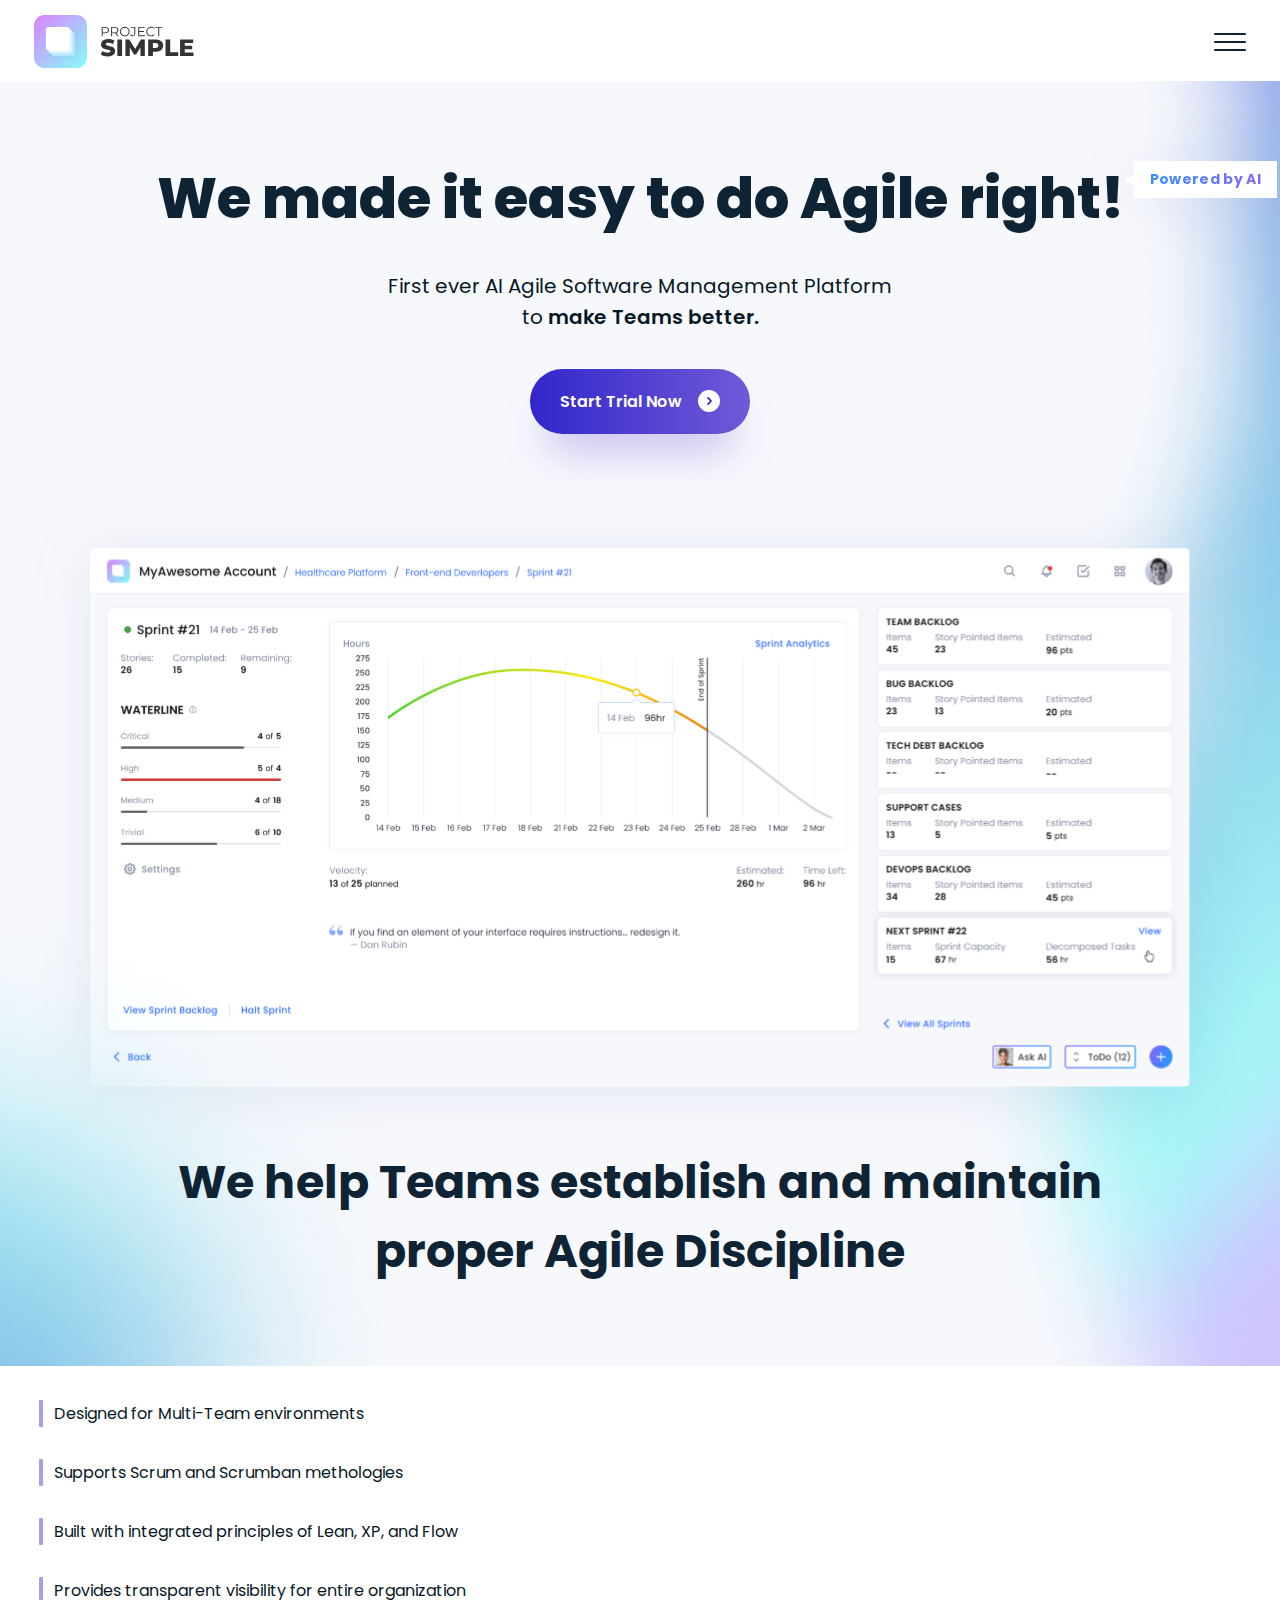
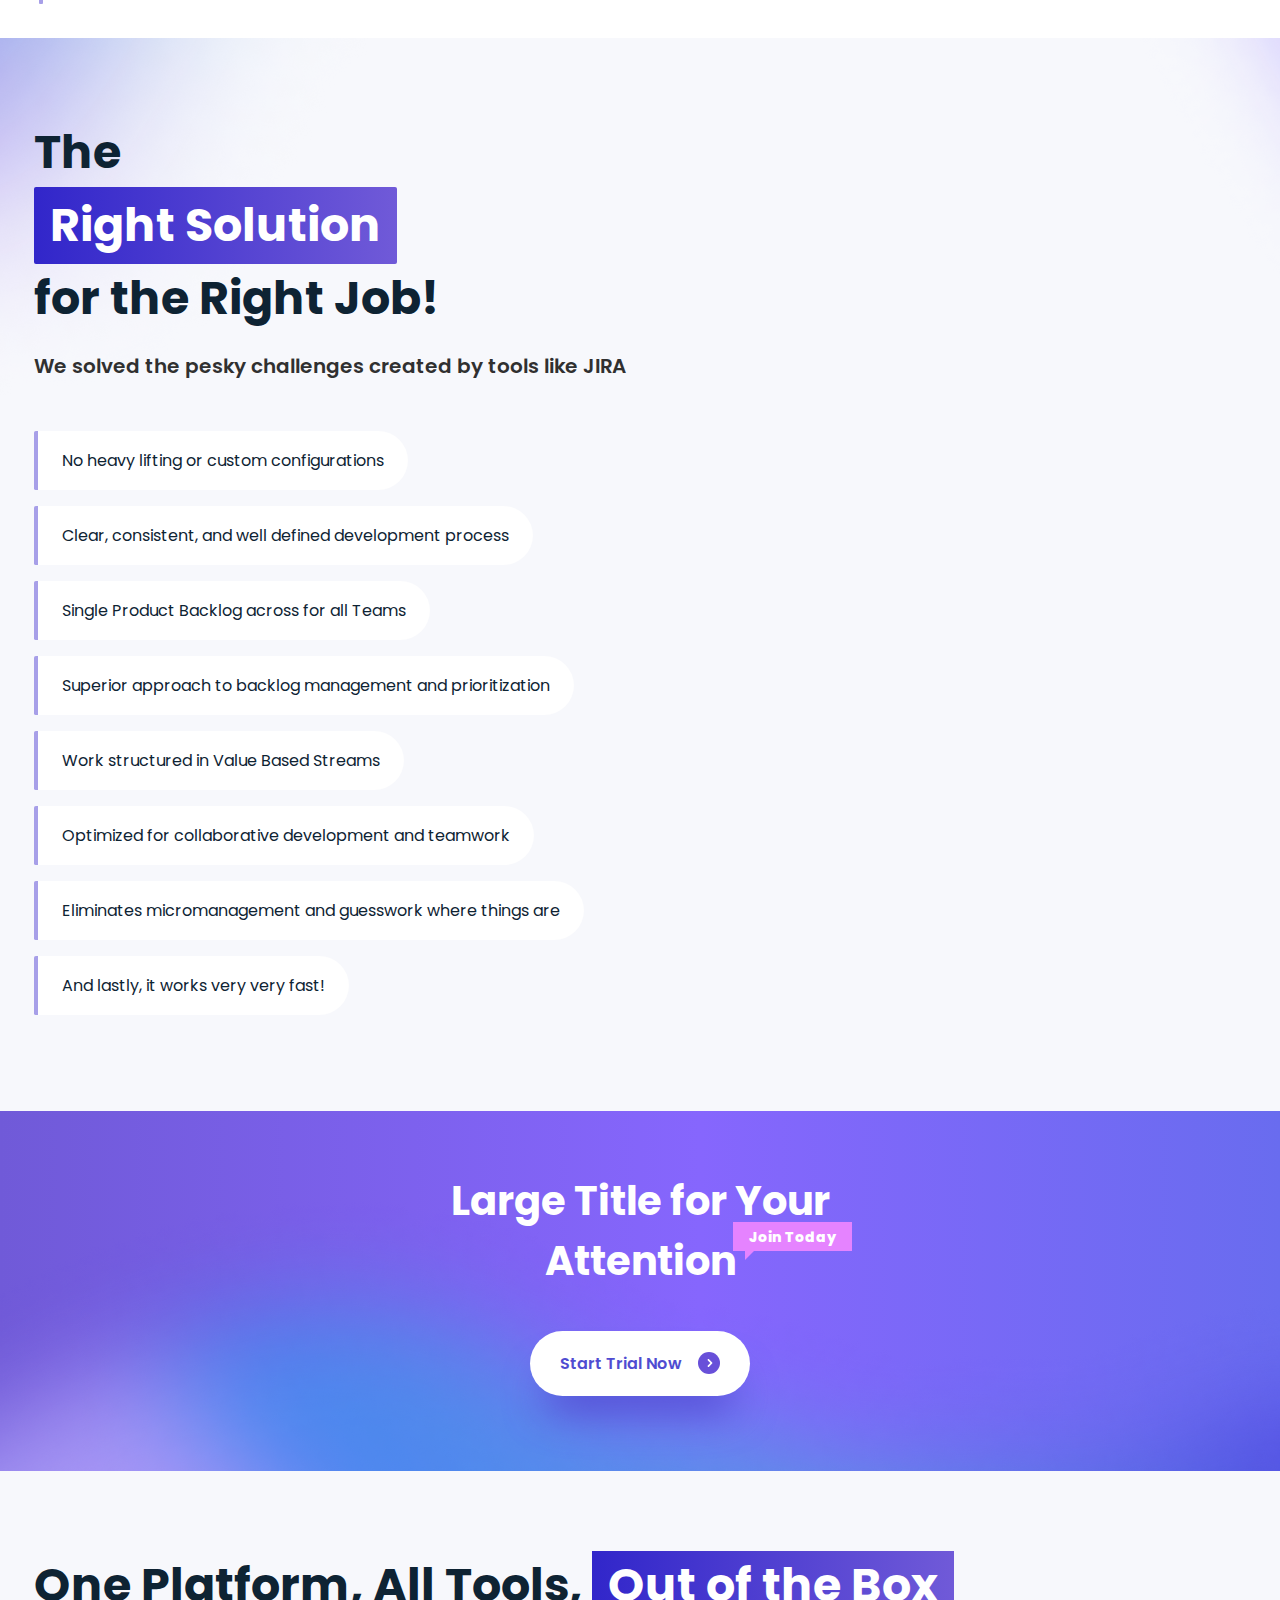
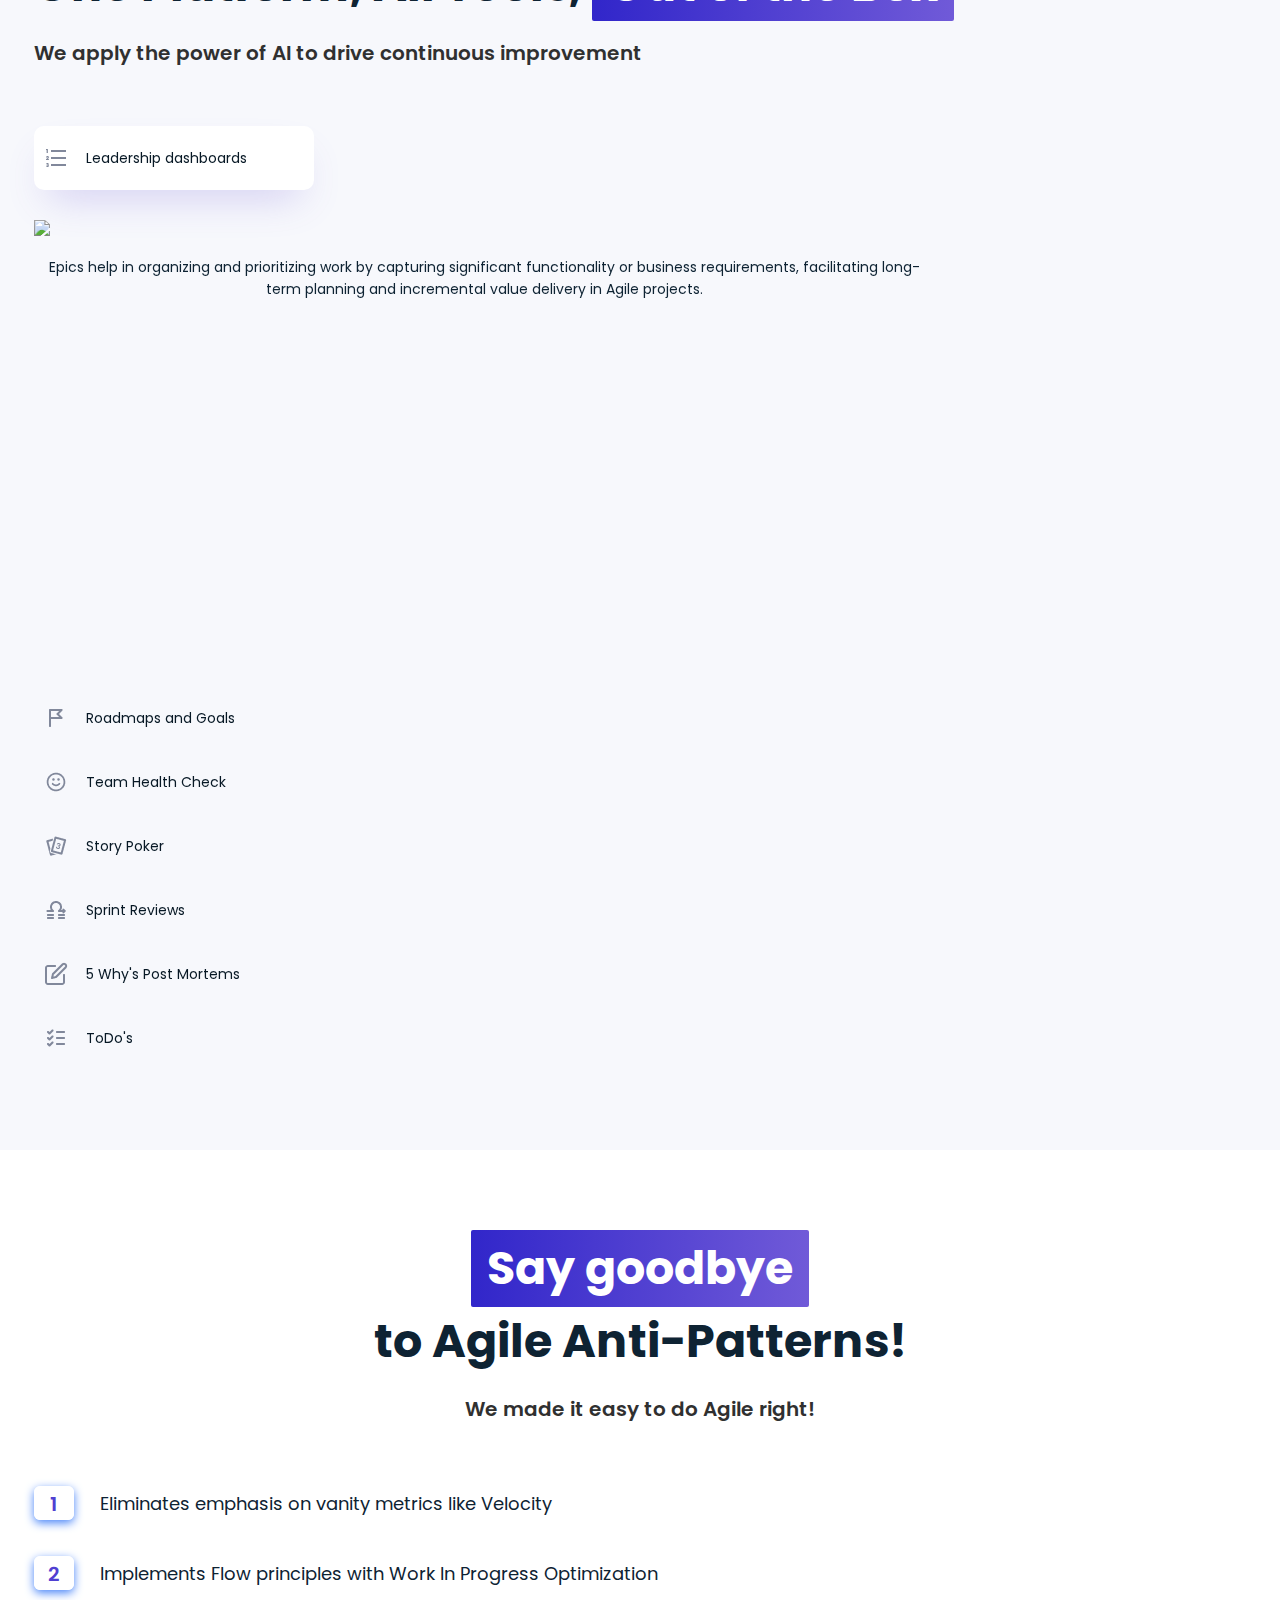
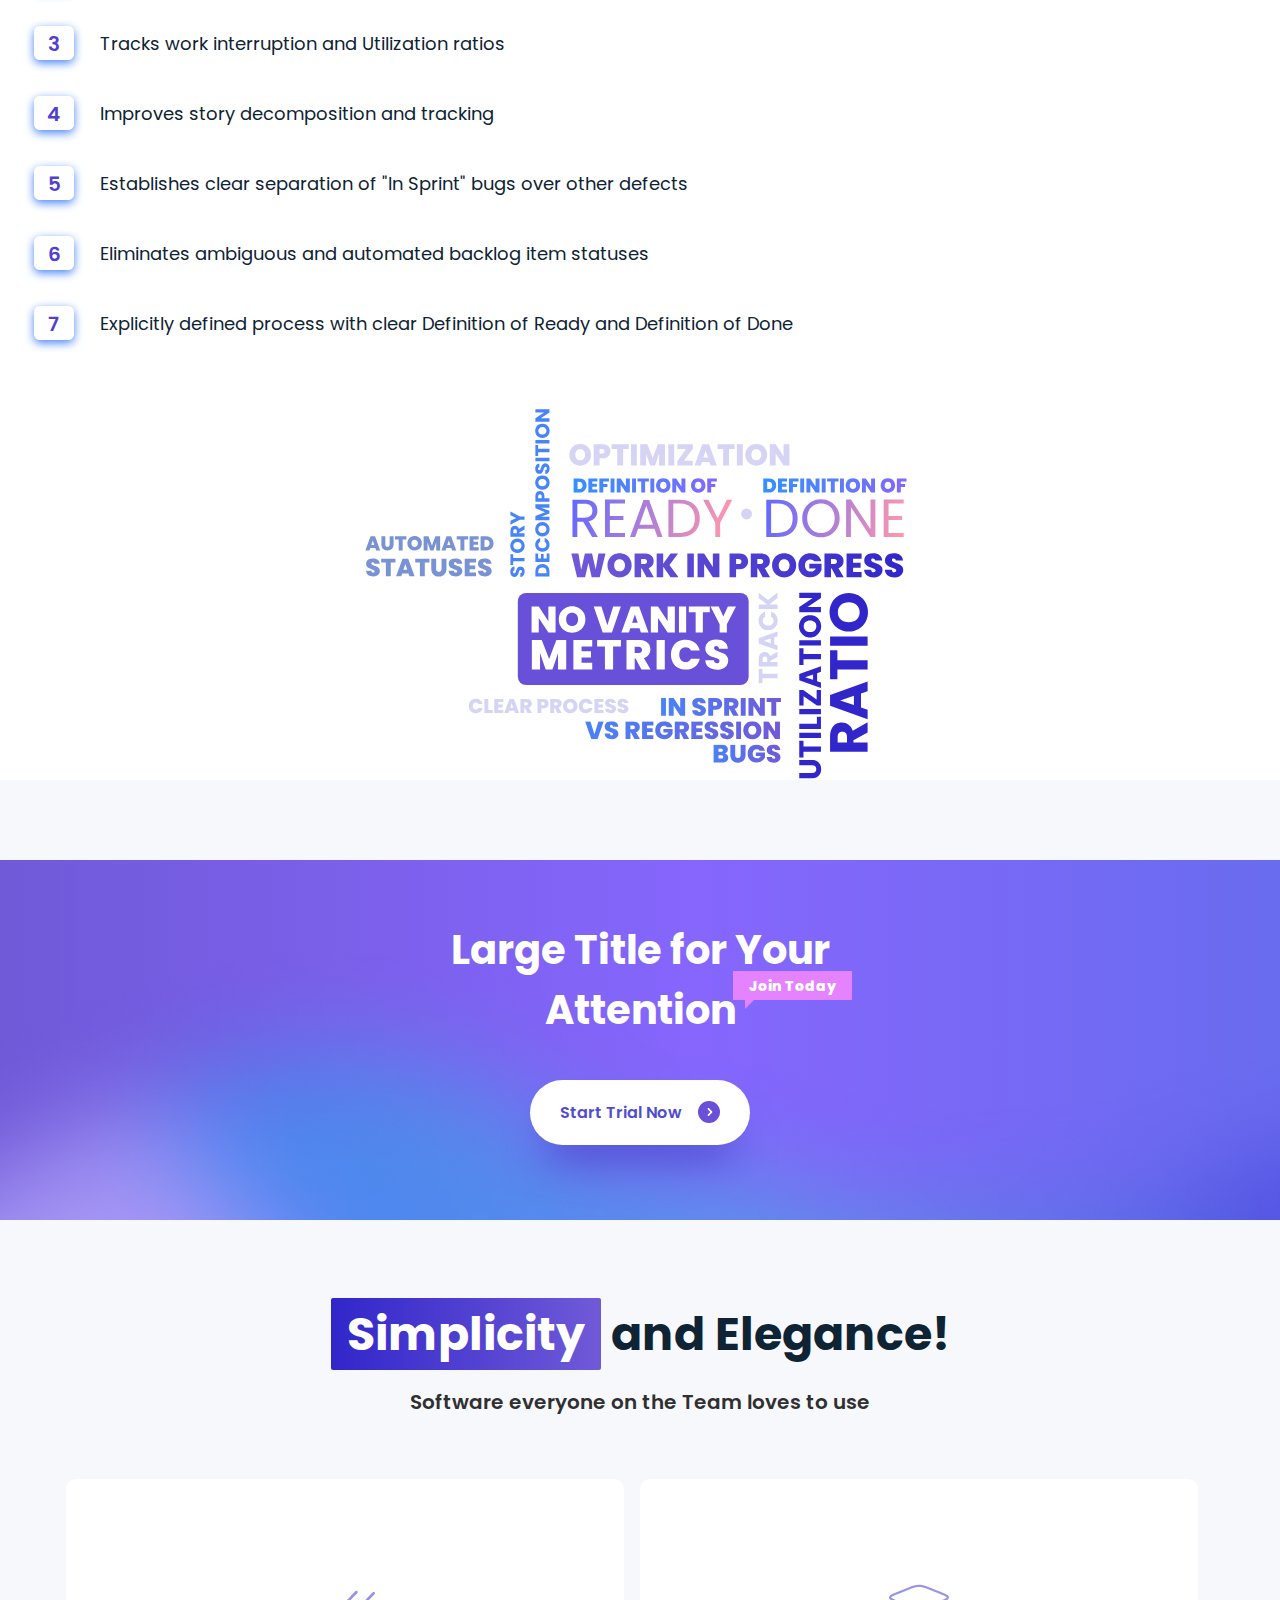
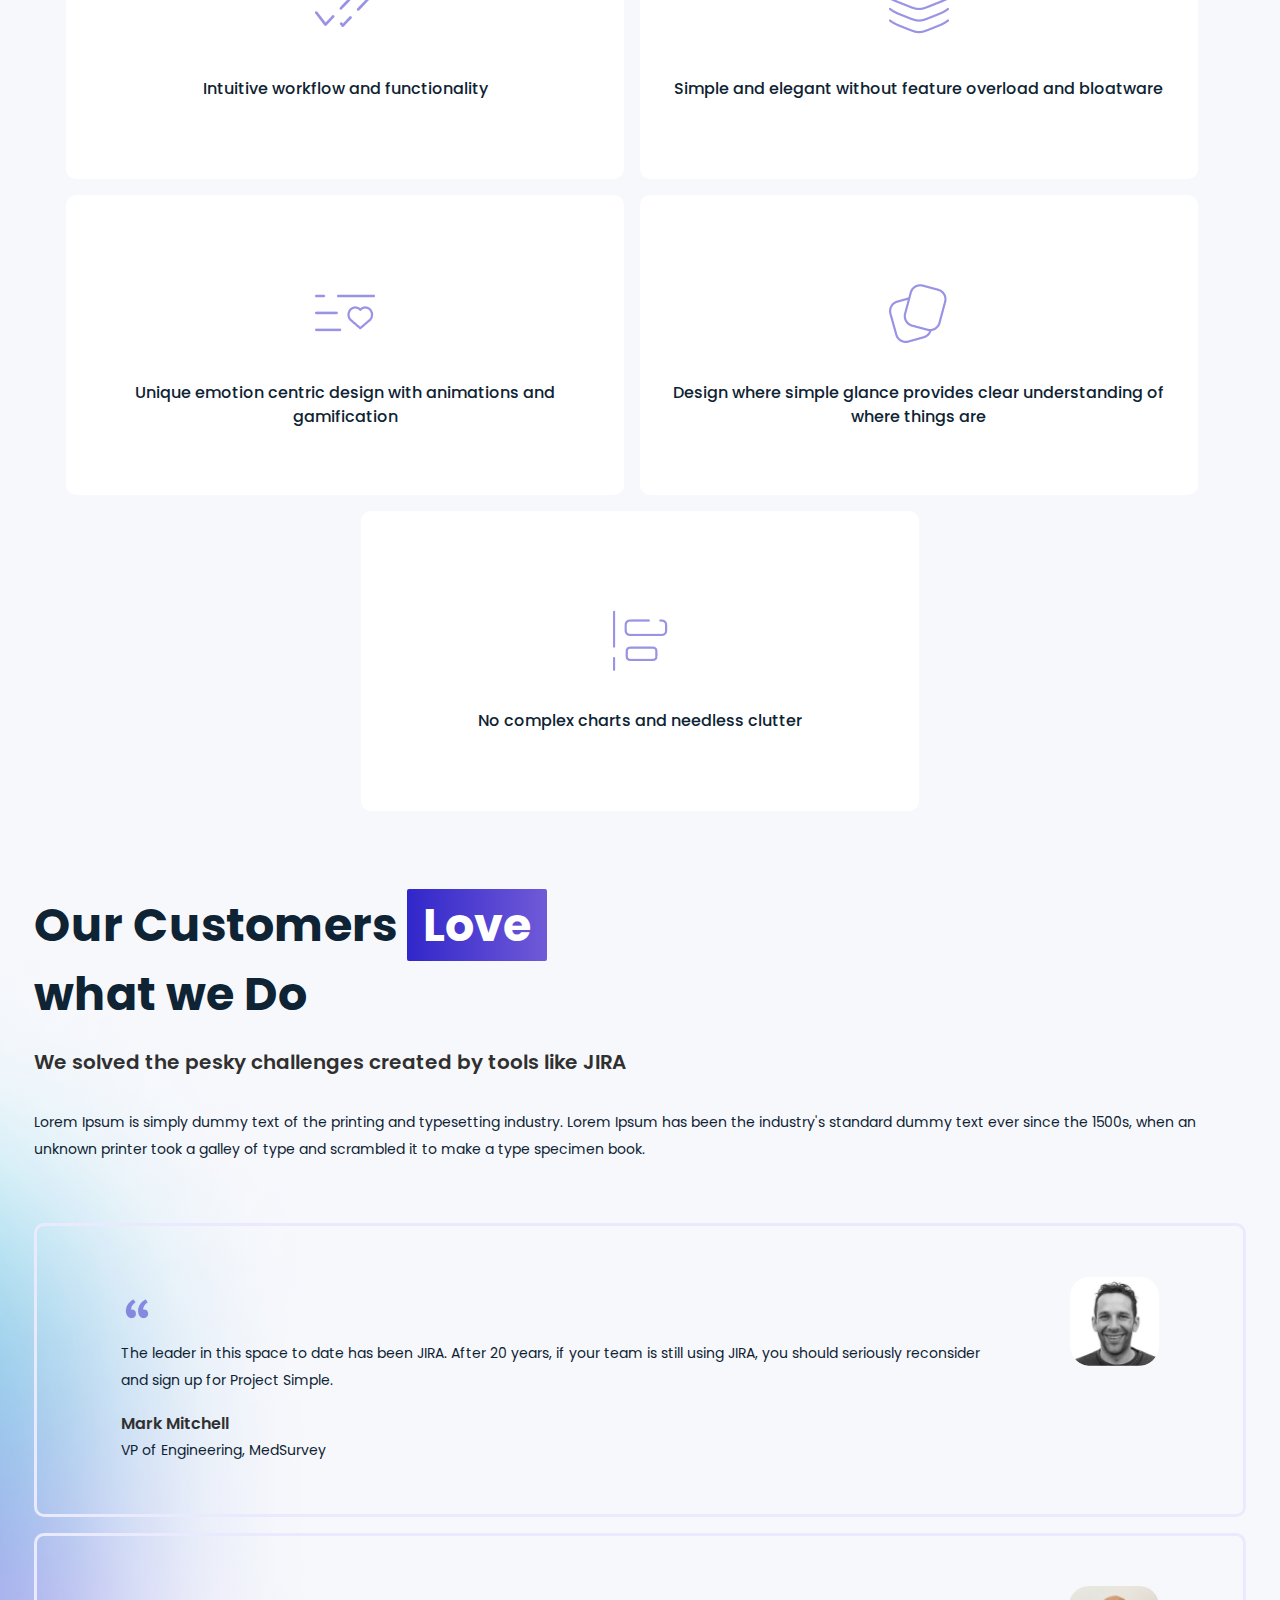
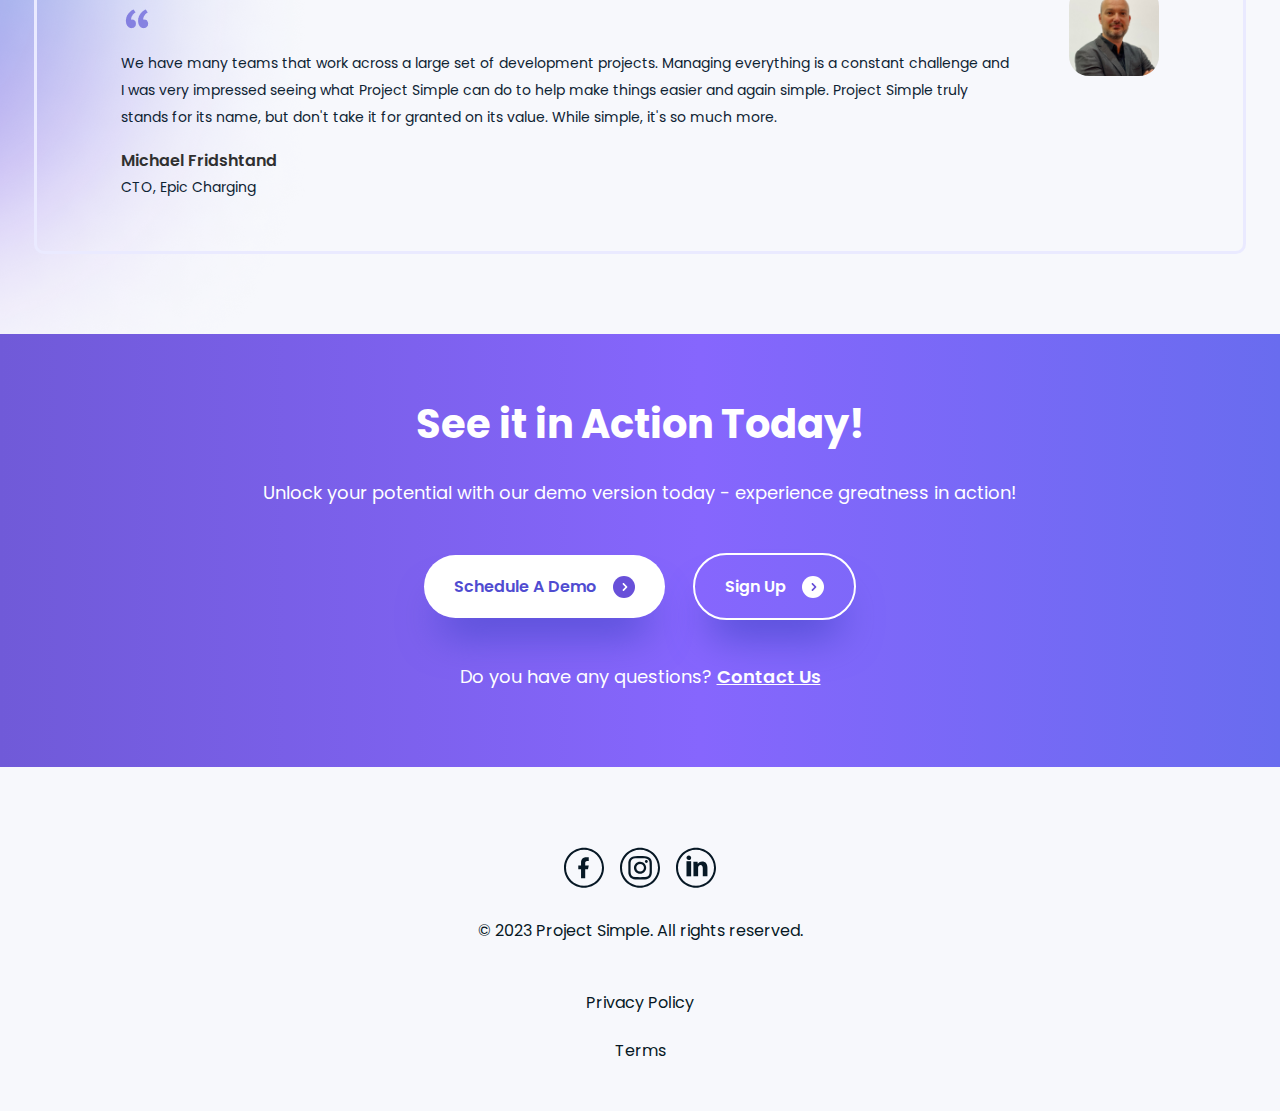
==== commit 26577361: "add: slick slider" ====
--- a/index.html
+++ b/index.html
@@ -8,7 +8,7 @@
 	<link rel="stylesheet" href="./assets/css/swiper-bundle.min.css" />
 	<link rel="stylesheet" href="./assets/css/bootstrap.min.css" />
 	<link rel="stylesheet" href="./assets/css/fancybox.css" />
-	<link rel="stylesheet" href="./assets/css/slick.scss" />
+	<link rel="stylesheet" href="./assets/css/slick.css" />
 	<link rel="stylesheet" href="./assets/css/slick-theme.css" />
 	<link rel="stylesheet" href="./assets/css/styles.css" type="text/css" />
 	<title>Simple Project</title>
@@ -203,74 +203,24 @@
 					<h2 class="titleblock__title">One Platform, All Tools, <span>Out of the Box</span></h2>
 					<p class="titleblock__description">We apply the power of AI to drive continuous improvement</p>
 				</div>
-				<div class="tabs-block _tabs">
-					<nav class="tabs-block__nav">
-						<div class="tabs-block__item _tabs-item _active"><img
-								src="./assets/images/icons/list_numbered.png" alt="list_numbered">Leadership
-							dashboards</div>
-						<div class="tabs-block__item _tabs-item"><img src="./assets/images/icons/flag.png"
-								alt="flag">Roadmaps and Goals</div>
-						<div class="tabs-block__item _tabs-item"><img src="./assets/images/icons/smile.png"
-								alt="smile">Team Health Check</div>
-						<div class="tabs-block__item _tabs-item"><img src="./assets/images/icons/story_poker.png"
-								alt="story_poker">Story Poker</div>
-						<div class="tabs-block__item _tabs-item"><img src="./assets/images/icons/sprint.png"
-								alt="sprint">Sprint Reviews</div>
-						<div class="tabs-block__item _tabs-item"><img src="./assets/images/icons/edit.png" alt="edit">5
-							Why's Post Mortems</div>
-						<div class="tabs-block__item _tabs-item"><img src="./assets/images/icons/list.png"
-								alt="list">ToDo's</div>
-					</nav>
-					<div class="tabs-block__body">
-						<div class="tabs-block__block _tabs-block _active">
-							<img src="./assets/images/tabs/leadership-dashboards.svg"
-								alt="leadership-dashboards">
-							<p>Epics help in organizing and prioritizing work by capturing significant functionality
-								or business requirements, facilitating long-term planning and incremental value
-								delivery in Agile projects.</p>
-						</div>
-						<div class="tabs-block__block _tabs-block">
-							<img src="./assets/images/tabs/roadmaps.svg"
-								alt="roadmaps">
-							<p>Epics help in organizing and prioritizing work by capturing significant functionality
-								or business requirements, facilitating long-term planning and incremental value
-								delivery in Agile projects.</p>
-						</div>
-						<div class="tabs-block__block _tabs-block">
-							<img src="./assets/images/tabs/team.svg"
-								alt="team">
-							<p>Epics help in organizing and prioritizing work by capturing significant functionality
-								or business requirements, facilitating long-term planning and incremental value
-								delivery in Agile projects.</p>
-						</div>
-						<div class="tabs-block__block _tabs-block">
-							<img src="./assets/images/tabs/story-poker.svg"
-								alt="story-poker">
-							<p>Epics help in organizing and prioritizing work by capturing significant functionality
-								or business requirements, facilitating long-term planning and incremental value
-								delivery in Agile projects.</p>
-						</div>
-						<div class="tabs-block__block _tabs-block">
-							<img src="./assets/images/tabs/sprint.svg"
-								alt="sprint">
-							<p>Epics help in organizing and prioritizing work by capturing significant functionality
-								or business requirements, facilitating long-term planning and incremental value
-								delivery in Agile projects.</p>
-						</div>
-						<div class="tabs-block__block _tabs-block">
-							<img src="./assets/images/tabs/mortems.svg"
-								alt="mortems">
-							<p>Epics help in organizing and prioritizing work by capturing significant functionality
-								or business requirements, facilitating long-term planning and incremental value
-								delivery in Agile projects.</p>
-						</div>
-						<div class="tabs-block__block _tabs-block">
-							<img src="./assets/images/tabs/todo.svg"
-								alt="todo">
-							<p>Epics help in organizing and prioritizing work by capturing significant functionality
-								or business requirements, facilitating long-term planning and incremental value
-								delivery in Agile projects.</p>
-						</div>
+				<div class="sliderlayout">
+					<div class="slider slider-nav">
+						<div class="slider__link"><img src="./assets/images/icons/list_numbered.png" alt="list_numbered"><strong>Leadership dashboards</strong></div>
+						<div class="slider__link"><img src="./assets/images/icons/flag.png" alt="flag"><strong>Roadmaps and Goals</strong></div>
+						<div class="slider__link"><img src="./assets/images/icons/smile.png" alt="smile"><strong>Team Health Check</strong></div>
+						<div class="slider__link"><img src="./assets/images/icons/story_poker.png" alt="story_poker"><strong>Story Poker</strong></div>
+						<div class="slider__link"><img src="./assets/images/icons/sprint.png" alt="sprint"><strong>Sprint Reviews</strong></div>
+						<div class="slider__link"><img src="./assets/images/icons/edit.png" alt="edit"><strong>5 Why's Post Mortems</strong></div>
+						<div class="slider__link"><img src="./assets/images/icons/list.png" alt="list"><strong>ToDo's</strong></div>
+					</div>
+					<div class="slider slider-for">
+						<div class="slider__item"><img src="./assets/images/tabs/leadership-dashboards.svg"><p>Epics help in organizing and prioritizing work by capturing significant functionality or business requirements, facilitating long-term planning and incremental value delivery in Agile projects.</p></div>
+						<div class="slider__item"><img src="./assets/images/tabs/roadmaps.svg"><p>Epics help in organizing and prioritizing work by capturing significant functionality or business requirements, facilitating long-term planning and incremental value delivery in Agile projects.</p></div>
+						<div class="slider__item"><img src="./assets/images/tabs/team.svg"><p>Epics help in organizing and prioritizing work by capturing significant functionality or business requirements, facilitating long-term planning and incremental value delivery in Agile projects.</p></div>
+						<div class="slider__item"><img src="./assets/images/tabs/story-poker.svg"><p>Epics help in organizing and prioritizing work by capturing significant functionality or business requirements, facilitating long-term planning and incremental value delivery in Agile projects.</p></div>
+						<div class="slider__item"> <img src="./assets/images/tabs/sprint.svg"><p>Epics help in organizing and prioritizing work by capturing significant functionality or business requirements, facilitating long-term planning and incremental value delivery in Agile projects.</p></div>
+						<div class="slider__item"><img src="./assets/images/tabs/mortems.svg"><p>Epics help in organizing and prioritizing work by capturing significant functionality or business requirements, facilitating long-term planning and incremental value delivery in Agile projects.</p></div>
+						<div class="slider__item"><img src="./assets/images/tabs/todo.svg"><p>Epics help in organizing and prioritizing work by capturing significant functionality or business requirements, facilitating long-term planning and incremental value delivery in Agile projects.</p></div>
 					</div>
 				</div>
 			</div>
@@ -525,7 +475,6 @@
 	<script src="./assets/js/jquery-3.7.0.js"></script>
 	<script src="./assets/js/swiper-bundle.min.js"></script>
 	<script src="./assets/js/bootstrap.bundle.min.js"></script>
-<!--	<script src="./assets/js/fancybox.umd.js"></script>-->
 	<script src="./assets/js/slick.js"></script>
 	<script src="./assets/js/script.js"></script>
 </body>
--- a/assets/css/styles.css
+++ b/assets/css/styles.css
@@ -1 +1 @@
-@charset "UTF-8";@font-face{font-family:"Poppins";src:url("../fonts/Poppins-Thin.ttf") format("truetype");font-weight:100;font-style:normal}@font-face{font-family:"Poppins";src:url("../fonts/Poppins-ThinItalic.ttf") format("truetype");font-weight:100;font-style:italic}@font-face{font-family:"Poppins";src:url("../fonts/Poppins-ExtraLight.ttf") format("truetype");font-weight:200;font-style:normal}@font-face{font-family:"Poppins";src:url("../fonts/Poppins-ExtraLightItalic.ttf") format("truetype");font-weight:200;font-style:italic}@font-face{font-family:"Poppins";src:url("../fonts/Poppins-Light.ttf") format("truetype");font-weight:300;font-style:normal}@font-face{font-family:"Poppins";src:url("../fonts/Poppins-LightItalic.ttf") format("truetype");font-weight:300;font-style:italic}@font-face{font-family:"Poppins";src:url("../fonts/Poppins-Regular.ttf") format("truetype");font-weight:normal;font-style:normal}@font-face{font-family:"Poppins";src:url("../fonts/Poppins-Italic.ttf") format("truetype");font-weight:normal;font-style:italic}@font-face{font-family:"Poppins";src:url("../fonts/Poppins-Medium.ttf") format("truetype");font-weight:500;font-style:normal}@font-face{font-family:"Poppins";src:url("../fonts/Poppins-MediumItalic.ttf") format("truetype");font-weight:500;font-style:italic}@font-face{font-family:"Poppins";src:url("../fonts/Poppins-SemiBold.ttf") format("truetype");font-weight:600;font-style:normal}@font-face{font-family:"Poppins";src:url("../fonts/Poppins-SemiBoldItalic.ttf") format("truetype");font-weight:600;font-style:italic}@font-face{font-family:"Poppins";src:url("../fonts/Poppins-Bold.ttf") format("truetype");font-weight:700;font-style:normal}@font-face{font-family:"Poppins";src:url("../fonts/Poppins-BoldItalic.ttf") format("truetype");font-weight:700;font-style:italic}@font-face{font-family:"Poppins";src:url("../fonts/Poppins-ExtraBold.ttf") format("truetype");font-weight:800;font-style:normal}@font-face{font-family:"Poppins";src:url("../fonts/Poppins-ExtraBoldItalic.ttf") format("truetype");font-weight:800;font-style:italic}@font-face{font-family:"Poppins";src:url("../fonts/Poppins-Black.ttf") format("truetype");font-weight:900;font-style:normal}@font-face{font-family:"Poppins";src:url("../fonts/Poppins-BlackItalic.ttf") format("truetype");font-weight:900;font-style:italic}*{padding:0px;margin:0px;border:0px}*,:after,:before{-webkit-box-sizing:border-box;box-sizing:border-box;-webkit-transition:hover 0.3s ease-in-out;transition:hover 0.3s ease-in-out}aside,footer,header,nav,section{display:block}html{font-size:16px}body,html{height:100%}body{line-height:1;font-family:"Poppins",sans-serif;-ms-text-size-adjust:100%;-moz-text-size-adjust:100%;-webkit-text-size-adjust:100%}button,input,textarea{font-family:"Poppins",sans-serif;font-size:inherit}input::-ms-clear{display:none}button{cursor:pointer;background-color:inherit}button::-moz-focus-inner{padding:0;border:0}a,a:visited{text-decoration:none}a:hover{text-decoration:none}ul li{list-style:none}ol,p,ul{padding:0;margin:0}ol,ul{padding-left:0}img{vertical-align:top}h1,h2,h3,h4,h5,h6{font-weight:inherit;font-size:inherit}body{position:relative;font-family:"Poppins",sans-serif;background-color:#F7F8FC;-webkit-transition:hover 0.3s ease-in-out;transition:hover 0.3s ease-in-out;padding:0!important}body.active{background-color:#000;color:#fff}.wrapper{width:100%;overflow:hidden;display:-webkit-box;display:-ms-flexbox;display:flex;-webkit-box-orient:vertical;-webkit-box-direction:normal;-ms-flex-direction:column;flex-direction:column}.container{max-width:1600px;margin:0 auto;padding:0 1.25rem}@media (max-width:1365px){.container{max-width:none;padding:0 34px}}@media (max-width:767px){.container{max-width:none;padding:0 20px}}.container-small{max-width:1356px;margin:0 auto;padding:0 1.25rem}@media (max-width:1365px){.container-small{max-width:none;padding:0 34px}}@media (max-width:767px){.container-small{max-width:none;padding:0 20px}}.home-s4__wrapper{display:none!important}.popup{z-index:11;padding:30px 10px;position:fixed;top:0;left:5px;width:100%;height:100%;-webkit-transition:visibility 0.2s ease 0s;transition:visibility 0.2s ease 0s;visibility:hidden}.popup.show{visibility:visible;overflow:auto}.popup.show:before{opacity:1}.popup.show .popup__body{-webkit-transform:scale(1);transform:scale(1)}.popup._active{overflow:auto;visibility:visible}.popup._active:before{opacity:1}.popup._active .popup__body{-webkit-transition:all 0.3s ease 0.2s;transition:all 0.3s ease 0.2s;-webkit-transform:scale(1);transform:scale(1)}.popup__content{display:-webkit-box;display:-ms-flexbox;display:flex;-webkit-box-orient:vertical;-webkit-box-direction:normal;-ms-flex-direction:column;flex-direction:column;-webkit-box-align:center;-ms-flex-align:center;align-items:center;min-height:100%;-webkit-box-flex:1;-ms-flex:1 1 auto;flex:1 1 auto;width:100%;display:flex;-webkit-box-pack:center;-ms-flex-pack:center;justify-content:center;align-items:center}.popup__body{width:100%;max-width:644px;border-radius:10px;background:#ffffff;-webkit-box-shadow:0px 6px 60px 0px rgba(121,146,189,0.15);box-shadow:0px 6px 60px 0px rgba(121,146,189,0.15);padding:32px 64px;-webkit-transform:scale(0);transform:scale(0);-webkit-transition:all 0.3s ease 0s;transition:all 0.3s ease 0s;text-align:center;z-index:2}@media (max-width:767px){.popup__body{padding:24px 16px}}.popup .popup__close{width:24px;height:24px;position:absolute;top:10px;right:10px;cursor:pointer;z-index:30;background:url(../images/icons/close.svg) 0 0 no-repeat;z-index:2}.form-title{color:#5F68FF;text-align:center;font-size:30px;font-style:normal;font-weight:700;line-height:normal;line-height:normal}@media (max-width:767px){.form-title{font-size:20px;font-weight:600;line-height:34px}}input::-webkit-input-placeholder,input:focus::-webkit-input-placeholder{color:#AEB9C6;font-size:18px;font-style:normal;font-weight:400;line-height:27px}@media (max-width:767px){input::-webkit-input-placeholder,input:focus::-webkit-input-placeholder{color:#AEB9C6;font-size:14px;font-style:normal;font-weight:400;line-height:27px}}.popup__body form{margin-top:32px}@media (max-width:767px){.popup__body form{margin-top:16px}}.popup__body form input{font-family:"Poppins",sans-serif!important;border-radius:10px;border:1px solid #AEB9C6;background:var(--ffffff,#FFF);padding:16px;margin-bottom:16px;font-size:18px;font-style:normal;font-weight:400;line-height:27px}@media (max-width:767px){.popup__body form input{margin-bottom:16px;padding:8px 16px;font-size:14px;font-style:normal;font-weight:400;line-height:27px}}.popup__body form textarea{font-family:"Poppins",sans-serif!important;resize:none;height:80px;padding:16px;font-size:18px;font-style:normal;font-weight:400;line-height:27px}@media (max-width:767px){.popup__body form textarea{min-height:112px;font-size:14px;font-style:normal;font-weight:400;line-height:27px}}.popup__body form button{margin-top:32px}@media (max-width:320px){.popup__body form button{margin-top:16px}}.g-3,.gy-3{--bs-gutter-y:none}.popup_contacts:before{content:"";background-color:#6850D9;position:fixed;width:100%;height:100%;top:0;left:0;opacity:0;-webkit-transition:opacity 0.8s ease 0s;transition:opacity 0.8s ease 0s}.popup_demo:before{content:"";background-color:#F7F8FC;position:fixed;width:100%;height:100%;top:0;left:0;opacity:0;-webkit-transition:opacity 0.8s ease 0s;transition:opacity 0.8s ease 0s}.popup_demo .popup__body{-webkit-box-shadow:0px 6px 80px 0px rgba(223,101,255,0.5);box-shadow:0px 6px 80px 0px rgba(223,101,255,0.5)}input[type=number]::-webkit-inner-spin-button,input[type=number]::-webkit-outer-spin-button{-webkit-appearance:none}input[type=number],input[type=number]:focus,input[type=number]:hover{-webkit-appearance:none;appearance:none;-moz-appearance:textfield}.form-control.is-invalid,.was-validated .form-control:invalid{background-image:none;border:1px solid #B70585}.form-control.is-valid,.was-validated .form-control:valid{background-image:none;border:1px solid #AEB9C6}.form-control:focus{background-color:transparent;border:1px solid #AEB9C6;-webkit-box-shadow:none;box-shadow:none}input[type=email],input[type=password],input[type=search],input[type=tel],input[type=text],input[type=url],select,textarea{color:#071825!important}.form-control.is-invalid:focus,.was-validated .form-control:invalid:focus{border:1px solid #AEB9C6;-webkit-box-shadow:none;box-shadow:none}.form-control.is-valid:focus,.was-validated .form-control:valid:focus{border:1px solid #AEB9C6!important;-webkit-box-shadow:none!important;box-shadow:none!important}.btnsmall{position:relative;padding:14px 44px 14px 24px;border-radius:30px;font-size:14px;font-style:normal;font-weight:600;line-height:normal;text-transform:capitalize;-webkit-transition:all 200ms ease-in-out;transition:all 200ms ease-in-out}.btnsmall_white{background:#F6F8FA;color:#504cd1}.btnsmall_white:after{content:"";position:absolute;top:21px;right:16px;background-image:url(../images/icons/btn-small-arrow-blue.svg);background-position:top;background-repeat:no-repeat;width:22px;height:22px}.btnsmall_white:hover{background:-webkit-gradient(linear,left top,right top,from(#3126CA),to(#705AD8));background:linear-gradient(90deg,#3126CA 0%,#705AD8 100%);color:#ffffff}.btnsmall_white:hover:after{background-image:url(../images/icons/btn-small-arrow-white-hover.svg)}.btnsmall_white:active{background:-webkit-gradient(linear,left top,right top,from(#1E13B1),to(#5F46D2));background:linear-gradient(90deg,#1E13B1 0%,#5F46D2 100%);color:#ffffff}.btnsmall_white:active:after{background-image:url(../images/icons/btn-small-arrow-white-hover.svg)}.btnsmall_blue{background:#F6F8FA;color:#504cd1}.btnsmall_blue:after{content:"";position:absolute;top:21px;right:16px;background-image:url(../images/icons/btn-small-arrow-blue.svg);background-position:top;background-repeat:no-repeat;width:22px;height:22px}.btnsmall_blue:hover{background:-webkit-gradient(linear,left top,right top,color-stop(0.05%,#8666FD),color-stop(99.95%,#3291FD));background:linear-gradient(90deg,#8666FD 0.05%,#3291FD 99.95%);color:#ffffff}.btnsmall_blue:hover:after{background-image:url(../images/icons/btn-small-arrow-white-hover.svg)}.btnsmall_blue:active{background:-webkit-gradient(linear,left top,right top,color-stop(0.05%,#7251EF),color-stop(99.95%,#2C84E9));background:linear-gradient(90deg,#7251EF 0.05%,#2C84E9 99.95%);color:#ffffff}.btnsmall_blue:active:after{background-image:url(../images/icons/btn-small-arrow-white-hover.svg)}.btnsmall_nobg{background:transparent;color:#333333}.btnsmall_nobg:hover{color:#504cd1}.btnsmall_nobg:active{color:#504cd1}.btnmedium{position:relative;padding:20px 68px 20px 30px;border-radius:38px;font-size:16px;font-style:normal;font-weight:600;line-height:normal;text-transform:capitalize;-webkit-transition:all 200ms ease-in-out;transition:all 200ms ease-in-out}.btnmedium_nobg{background:transparent;border:2px solid #ffffff;-webkit-box-shadow:0px 30px 40px -15px #504cd1;box-shadow:0px 30px 40px -15px #504cd1;color:#ffffff}.btnmedium_nobg:after{content:"";position:absolute;top:21px;right:30px;background-image:url(../images/icons/btn-medium-arrow-white.svg);background-position:top;background-repeat:no-repeat;width:22px;height:22px}.btnmedium_nobg:hover{background:#ffffff;color:#504cd1}.btnmedium_nobg:hover:after{background-image:url(../images/icons/btn-medium-arrow-blue-hover.svg)}.btnmedium_nobg:active{background:#ffffff;color:#504cd1}.btnmedium_nobg:active:after{background-image:url(../images/icons/btn-medium-arrow-blue-active.svg)}.btnxl{position:relative;padding:20px 68px 20px 30px;border-radius:38px;font-size:16px;font-style:normal;font-weight:600;line-height:normal;text-transform:capitalize;-webkit-transition:all 200ms ease-in-out;transition:all 200ms ease-in-out}.btnxl_blue{color:#ffffff;background:-webkit-gradient(linear,left top,right top,from(#3126CA),to(#705AD8));background:linear-gradient(90deg,#3126CA 0%,#705AD8 100%);-webkit-box-shadow:0px 30px 40px -15px rgba(112,90,216,0.4);box-shadow:0px 30px 40px -15px rgba(112,90,216,0.4)}.btnxl_blue:after{content:"";position:absolute;top:21px;right:30px;background-image:url(../images/icons/btn-xl-arrow-white.svg);background-position:top;background-repeat:no-repeat;width:22px;height:22px}.btnxl_blue:hover{color:#ffffff;background:-webkit-gradient(linear,left top,right top,from(#8666FD),to(#3291FD));background:linear-gradient(90deg,#8666FD 0%,#3291FD 100%);-webkit-box-shadow:0px 30px 40px -15px rgba(112,90,216,0.4);box-shadow:0px 30px 40px -15px rgba(112,90,216,0.4)}.btnxl_blue:active{color:#ffffff;background:-webkit-gradient(linear,left top,right top,from(#7251EF),to(#2C84E9));background:linear-gradient(90deg,#7251EF 0%,#2C84E9 100%);-webkit-box-shadow:0px 30px 40px -15px rgba(112,90,216,0.4);box-shadow:0px 30px 40px -15px rgba(112,90,216,0.4)}.btnxl_white{color:#504cd1;background:#ffffff;-webkit-box-shadow:0px 30px 40px -15px #504cd1;box-shadow:0px 30px 40px -15px #504cd1}.btnxl_white:after{content:"";position:absolute;top:21px;right:30px;background-image:url(../images/icons/btn-xl-arrow-blue.svg);background-position:top;background-repeat:no-repeat;width:22px;height:22px}.btnxl_white:hover{color:#ffffff;background:-webkit-gradient(linear,left top,right top,from(#E583FF),to(#DE61FF));background:linear-gradient(90deg,#E583FF 0%,#DE61FF 100%);-webkit-box-shadow:0px 30px 40px -15px #5947B2;box-shadow:0px 30px 40px -15px #5947B2}.btnxl_white:hover:after{background-image:url(../images/icons/btn-xl-arrow-white-hover.svg)}.btnxl_white:active{color:#ffffff;background:var(--grad-5,linear-gradient(90deg,#E583FF 0%,#C93AEF 100%));-webkit-box-shadow:0px 30px 40px -15px #5947B2;box-shadow:0px 30px 40px -15px #5947B2}.btnxl_white:active:after{background-image:url(../images/icons/btn-xl-arrow-white-hover.svg)}.btngroup{margin:0 0 63px 0}@media (max-width:767px){.btngroup{margin:0 0 33px 0}}.btngroup a{margin-right:24px}.btngroup a:last-child{margin-right:0}@media (max-width:767px){.btngroup a:last-child{display:none}}.titleblock__title{color:#0e2333;text-align:center;font-size:46px;font-style:normal;font-weight:700;line-height:normal}@media (max-width:1365px){.titleblock__title{font-size:46px;font-style:normal;font-weight:700;line-height:normal}}@media (max-width:767px){.titleblock__title{font-size:23px}}.titleblock__title span{width:-webkit-max-content;width:-moz-max-content;width:max-content;color:#ffffff;padding:4px 16px;font-size:46px;font-style:normal;font-weight:700;line-height:normal;border-radius:2px;background:-webkit-gradient(linear,left top,right top,from(#3126CA),to(#705AD8));background:linear-gradient(90deg,#3126CA 0%,#705AD8 100%)}@media (max-width:767px){.titleblock__title span{font-size:23px;font-style:normal;font-weight:700;line-height:normal;padding:0px 8px;width:-webkit-max-content;width:-moz-max-content;width:max-content;border-radius:2px}}.titleblock__description{color:#303030;font-size:20px;font-style:normal;font-weight:600;line-height:34px;margin-top:16px}@media (max-width:1365px){.titleblock__description{font-size:20px;font-style:normal;font-weight:600;line-height:34px}}@media (max-width:767px){.titleblock__description{font-size:14px;line-height:27px}}#scrollToTop{position:relative;display:inline-block;background-color:#ffffff;width:40px;height:40px;text-align:center;border-radius:50%;position:fixed;bottom:90px;right:30px;-webkit-transition:background-color 0.3s,opacity 0.5s,visibility 0.5s;transition:background-color 0.3s,opacity 0.5s,visibility 0.5s;opacity:0;visibility:hidden;z-index:1000;-webkit-transition:hover 0.2s ease-in-out;transition:hover 0.2s ease-in-out;cursor:pointer}@media (max-width:1365px){#scrollToTop{display:none}}#scrollToTop:after{position:absolute;content:"";background-image:url(../images/icons/arrow-up.png);width:16px;height:10px;background-repeat:no-repeat;background-position:center;top:34%;left:31%}#scrollToTop:hover:after{background-image:url(../images/icons/arrow-up-hover.png)}#scrollToTop:active{color:#333;background-color:#ffffff}#scrollToTop.show{opacity:1;visibility:visible}.dflex{width:100%!important;display:-webkit-box;display:-ms-flexbox;display:flex}.dflex_p{margin-bottom:33px!important}@media (max-width:767px){.dflex h3{margin-bottom:16px!important}}.column{-webkit-box-orient:vertical;-webkit-box-direction:normal;-ms-flex-direction:column;flex-direction:column}.dblock{display:block}.m-auto{margin:0 auto}#cookie-notice{display:block!important;background-color:#6850D9!important}#cookie-notice .cookie-notice-container{display:-ms-grid!important;display:grid!important;-ms-grid-columns:3fr 1fr auto;grid-template-columns:3fr 1fr auto;-webkit-box-align:center!important;-ms-flex-align:center!important;align-items:center!important;padding:12px 160px!important;-webkit-box-pack:justify!important;-ms-flex-pack:justify!important;justify-content:space-between!important;align-items:center!important;text-align:left!important}@media (max-width:1587px){#cookie-notice .cookie-notice-container{padding:12px 43px!important;-ms-grid-columns:2fr 1fr auto;grid-template-columns:2fr 1fr auto}}@media (max-width:1366px){#cookie-notice .cookie-notice-container{display:-webkit-box!important;display:-ms-flexbox!important;display:flex!important;-webkit-box-orient:vertical!important;-webkit-box-direction:normal!important;-ms-flex-direction:column!important;flex-direction:column!important;-webkit-box-pack:center!important;-ms-flex-pack:center!important;justify-content:center!important;-webkit-box-align:center!important;-ms-flex-align:center!important;align-items:center!important;text-align:center!important;padding:64px 32px 32px 32px!important}}#cookie-notice .cookie-notice-container .cn-text-container{margin:0 0 0 0!important}@media (max-width:1366px){#cookie-notice .cookie-notice-container .cn-text-container{margin-bottom:16px!important}}@media (max-width:768px){#cookie-notice .cookie-notice-container .cn-text-container{text-align:center;font-size:12px!important;font-style:normal;font-weight:400!important;line-height:20.4px!important}}#cookie-notice .cookie-notice-container #cn-notice-buttons #cn-accept-cookie{padding:14px 24px;-webkit-box-align:center;-ms-flex-align:center;align-items:center;border-radius:30px;background:#F6F8FA!important;color:#5040D1;font-size:12px;font-style:normal;font-weight:600;line-height:normal}@media (max-width:380px){#cookie-notice .cookie-notice-container #cn-notice-buttons #cn-accept-cookie{margin-bottom:16px!important}}#cookie-notice .cookie-notice-container #cn-notice-buttons #cn-more-info{padding:14px 24px;-webkit-box-align:center;-ms-flex-align:center;align-items:center;border-radius:30px;border:2px solid #FFF;color:#FFF;font-size:12px;font-style:normal;font-weight:600;line-height:normal;background:transparent!important}#cookie-notice .cookie-notice-container #cn-close-notice{opacity:0.3;background:url(../images/icons/cookies-close.svg)!important;width:16px!important;height:16px!important;top:36px!important;right:43px!important}#cookie-notice .cookie-notice-container #cn-close-notice:after{content:""!important}#cookie-notice .cookie-notice-container #cn-close-notice:before{content:""!important}#back-top,#back-top2{display:none!important}.fancybox__toolbar__column.is-right{margin-top:30px}.header{position:fixed;z-index:10;width:100%;height:81px;padding:14px 0;background-color:#ffffff;-webkit-transition:0.2s;transition:0.2s}@media screen and (max-width:782px){.header.show{-webkit-transition:0.2s;transition:0.2s;top:0}}.activeHeader{height:100px}.container_flex{display:-webkit-box;display:-ms-flexbox;display:flex;-webkit-box-align:center;-ms-flex-align:center;align-items:center}.logo a{display:-webkit-box;display:-ms-flexbox;display:flex;-webkit-box-align:center;-ms-flex-align:center;align-items:center}.logo a img{position:relative}.menu{margin-left:100px}@media (max-width:1365px){.menu{display:none}}.menu__list{display:-webkit-box;display:-ms-flexbox;display:flex}.menu__item{margin-right:62px}.menu__item:last-child{margin-right:0}.menu__link{font-size:14px;font-style:normal;font-weight:700;line-height:normal;letter-spacing:0.35px;color:#303030}.auth{margin-left:auto}@media (max-width:1365px){.auth{display:none}}.auth__list{display:-webkit-box;display:-ms-flexbox;display:flex;-webkit-box-align:center;-ms-flex-align:center;align-items:center}.auth__item{margin-right:36px}.auth__item:last-child{margin-right:0}.menu-mobile{position:relative;display:none;margin-left:auto;-webkit-transition:hover 0.3s ease-in-out;transition:hover 0.3s ease-in-out}@media (max-width:1365px){.menu-mobile{display:block}}.menu-mobile .burger{position:relative;width:32px;height:32px;padding-top:15px;cursor:pointer}.menu-mobile .burger_nav{position:relative;display:block;width:32px;height:2px;background-color:#0E2333;border-radius:5px;-webkit-transition:hover 0.3s ease-in-out;transition:hover 0.3s ease-in-out}.menu-mobile .burger_nav._active{background:none}.menu-mobile .burger_nav._active:after{content:"";position:absolute;top:0px;left:0;width:32px;height:2px;background-color:#0E2333;border-radius:5px;-webkit-transform:rotate(-45deg);transform:rotate(-45deg)}.menu-mobile .burger_nav._active:before{content:"";position:absolute;bottom:0px;left:0;width:32px;height:2px;background-color:#0E2333;border-radius:5px;-webkit-transform:rotate(45deg);transform:rotate(45deg)}.menu-mobile .burger_nav:after{content:"";position:absolute;top:8px;left:0;width:32px;height:2px;background-color:#0E2333;border-radius:5px}.menu-mobile .burger_nav:before{content:"";position:absolute;bottom:8px;left:0;width:32px;height:2px;background-color:#0E2333;border-radius:5px}.menu-mobile .menumobile__list{position:absolute;top:55px;right:-40px;background-color:#fff;width:100vw;height:200vw;z-index:9;-webkit-transition:all 500ms ease-in-out;transition:all 500ms ease-in-out;display:none}@media (max-width:767px){.menu-mobile .menumobile__list{right:-20px}}.menu-mobile .menumobile__list .list-top{padding:100px 0;display:-webkit-box;display:-ms-flexbox;display:flex;-webkit-box-align:center;-ms-flex-align:center;align-items:center;-webkit-box-pack:center;-ms-flex-pack:center;justify-content:center;-webkit-box-orient:vertical;-webkit-box-direction:normal;-ms-flex-direction:column;flex-direction:column}.menu-mobile .menumobile__list .list-top .menu__item{margin-right:0;margin-bottom:40px}.menu-mobile .menumobile__list .list-top .menu__link{-webkit-transition:hover 0.3s ease-in-out;transition:hover 0.3s ease-in-out}.menu-mobile .menumobile__list .list-top .menu__link:hover{color:#504cd1}.menu-mobile .menumobile__list .list-top .menu__link:active{color:#504cd1}.menu-mobile .menumobile__list .list-bottom{display:-webkit-box;display:-ms-flexbox;display:flex;-webkit-box-align:center;-ms-flex-align:center;align-items:center;-webkit-box-pack:center;-ms-flex-pack:center;justify-content:center;-webkit-box-orient:vertical;-webkit-box-direction:normal;-ms-flex-direction:column;flex-direction:column}.menu-mobile .menumobile__list .list-bottom li:last-child a{color:#504cd1}.menu-mobile .menumobile__list .list-bottom li:last-child a:hover{background:-webkit-gradient(linear,left top,right top,from(#3126CA),to(#705AD8));background:linear-gradient(90deg,#3126CA 0%,#705AD8 100%);color:#ffffff}.menu-mobile .menumobile__list .list-bottom li:last-child a:active{background:-webkit-gradient(linear,left top,right top,from(#1E13B1),to(#5F46D2));background:linear-gradient(90deg,#1E13B1 0%,#5F46D2 100%);color:#ffffff}.menu-mobile .menumobile__list .list-bottom .menu__item{margin-right:0;margin-bottom:40px}.menu-mobile .menumobile__list .list-bottom .menu__link{-webkit-transition:hover 0.3s ease-in-out;transition:hover 0.3s ease-in-out}.menu-mobile .menumobile__list._active{display:-webkit-box;display:-ms-flexbox;display:flex;-webkit-box-orient:vertical;-webkit-box-direction:normal;-ms-flex-direction:column;flex-direction:column;-webkit-box-pack:start;-ms-flex-pack:start;justify-content:flex-start;-webkit-box-align:center;-ms-flex-align:center;align-items:center;z-index:9}.footer .container{display:-webkit-box;display:-ms-flexbox;display:flex;-webkit-box-orient:vertical;-webkit-box-direction:normal;-ms-flex-direction:column;flex-direction:column;-webkit-box-align:center;-ms-flex-align:center;align-items:center;-webkit-box-pack:center;-ms-flex-pack:center;justify-content:center}.footer__menu{display:-webkit-box;display:-ms-flexbox;display:flex;-webkit-box-align:center;-ms-flex-align:center;align-items:center;margin-bottom:32px}.footer__item{width:40px;height:40px;margin-right:16px}.footer__item:last-child{margin-right:0}.policy{color:#071825;font-size:16px;font-style:normal;font-weight:400;line-height:24px}.reserved{color:#071825;text-align:center;font-size:16px;font-style:normal;font-weight:400;line-height:24px;margin-bottom:8px}.terms{color:#071825;font-size:16px;font-style:normal;font-weight:400;line-height:24px;margin-left:24px}.footer__bottom{display:-webkit-box;display:-ms-flexbox;display:flex;-webkit-box-align:center;-ms-flex-align:center;align-items:center;margin:8px 0 48px 0}@media (max-width:1365px){.footer__bottom{display:-webkit-box;display:-ms-flexbox;display:flex;-webkit-box-orient:vertical;-webkit-box-direction:normal;-ms-flex-direction:column;flex-direction:column;-webkit-box-align:center;-ms-flex-align:center;align-items:center;-webkit-box-pack:center;-ms-flex-pack:center;justify-content:center;margin:40px 0 48px 0}}@media (max-width:767px){.footer__bottom{-webkit-box-orient:unset;-webkit-box-direction:unset;-ms-flex-direction:unset;flex-direction:unset}}@media (max-width:1365px){.footer__bottom a:first-child{margin-bottom:24px}}@media (max-width:767px){.footer__bottom a:first-child{margin-bottom:0px;margin-right:24px}}@media (max-width:1365px){.footer__bottom a{margin-left:0px}}.firstview{padding-top:81px;position:relative;margin-bottom:140px}.firstview:first-child{margin-top:140px}@media (max-width:1365px){.firstview:first-child{margin-top:80px}}@media (max-width:767px){.firstview:first-child{margin-top:60px}}@media (max-width:1365px){.firstview{margin-bottom:80px}}@media (max-width:767px){.firstview{margin-bottom:60px}}.firstview:before{content:"";position:absolute;top:776px;left:-50px;background-image:url(../images/vector-left-1.png);width:494px;height:1162px}.firstview:after{content:"";position:absolute;top:-240px;right:0px;background-image:url(../images/vector-right-1.png);width:508px;height:2168px;z-index:-1}.firstview__top{text-align:center;-webkit-box-pack:center;-ms-flex-pack:center;justify-content:center;-webkit-box-align:center;-ms-flex-align:center;align-items:center;display:-webkit-box;display:-ms-flexbox;display:flex;-webkit-box-orient:vertical;-webkit-box-direction:normal;-ms-flex-direction:column;flex-direction:column}.firstview__top .toptitle{display:-webkit-box;display:-ms-flexbox;display:flex;-webkit-box-pack:center;-ms-flex-pack:center;justify-content:center;max-width:80%}@media (max-width:767px){.firstview__top .toptitle{max-width:100%}}.firstview__top .powered{position:absolute;height:37px;background-color:#ffffff;padding:8px 16px;margin-left:10px;-webkit-box-shadow:0px 6px 60px 0px rgba(121,146,189,0.15);box-shadow:0px 6px 60px 0px rgba(121,146,189,0.15)}@media (max-width:767px){.firstview__top .powered{position:relative;-webkit-box-orient:vertical;-webkit-box-direction:normal;-ms-flex-direction:column;flex-direction:column;width:138px;margin:24px auto 32px auto}}.firstview__top .powered p{position:relative;font-size:14px;font-style:normal;font-weight:700;line-height:normal;letter-spacing:0.35px;background:linear-gradient(117deg,#3291FD 0%,#8666FD 100%);-webkit-background-clip:text;background-clip:text;-webkit-text-fill-color:transparent;width:-webkit-max-content;width:-moz-max-content;width:max-content}@media (max-width:767px){.firstview__top .powered p{letter-spacing:0.35px}}.firstview__top .powered p:before{content:"";position:absolute;top:5px;left:-26px;background-image:url(../images/poligon-arrow.png);width:13px;height:13px}@media (max-width:767px){.firstview__top .powered p:before{content:"";background-image:none}}.firstview .top{position:relative}.firstview .top__title{position:relative;color:#0e2333;font-size:56px;font-style:normal;font-weight:800;line-height:76px;margin-bottom:35px}@media (max-width:767px){.firstview .top__title{display:-webkit-box;display:-ms-flexbox;display:flex;-webkit-box-orient:vertical;-webkit-box-direction:normal;-ms-flex-direction:column;flex-direction:column;font-weight:800;margin-bottom:0;font-size:32px;line-height:48px;padding:0 8px}}.firstview .top__description{color:#071825;font-size:20px;font-style:normal;font-weight:400;line-height:28px;margin-bottom:35px}@media (max-width:1365px){.firstview .top__description{max-width:520px}}@media (max-width:767px){.firstview .top__description{font-size:16px;font-style:normal;font-weight:400;line-height:27px;margin-bottom:32px}}.firstview .top__description span{font-weight:600;line-height:34px}@media (max-width:767px){.firstview .top__description span{font-size:16px;font-style:normal;font-weight:600;line-height:27px}}.firstview__bottom{margin-top:64px;text-align:center}.firstview__bottom img{max-height:700px}#trial{display:inline-block}@media (max-width:767px){#trial{display:none}}#demo{display:none}@media (max-width:767px){#demo{display:inline-block}}.teams{position:relative;margin-bottom:140px}.teams:first-child{margin-top:140px}@media (max-width:1365px){.teams:first-child{margin-top:80px}}@media (max-width:767px){.teams:first-child{margin-top:60px}}@media (max-width:1365px){.teams{margin-bottom:80px}}@media (max-width:767px){.teams{margin-bottom:60px}}.teams .titleblock{max-width:946px;margin:0 auto}.menuteam{margin-top:80px;padding:64px 0;background-color:#ffffff}@media (max-width:1365px){.menuteam{padding:34px 0}}@media (max-width:767px){.menuteam{margin-top:32px}}.menuteam__list{display:-webkit-box;display:-ms-flexbox;display:flex;-webkit-box-pack:justify;-ms-flex-pack:justify;justify-content:space-between;margin:0 0 0 20px}@media (max-width:1365px){.menuteam__list{-webkit-box-orient:vertical;-webkit-box-direction:normal;-ms-flex-direction:column;flex-direction:column}}.menuteam__item{position:relative;color:#071825;font-size:18px;font-style:normal;font-weight:400;line-height:27px;-webkit-box-flex:0;-ms-flex:0 0 22%;flex:0 0 22%}@media (max-width:1365px){.menuteam__item{font-size:16px;font-style:normal;font-weight:400;line-height:27px;margin-bottom:32px}.menuteam__item:last-child{margin-bottom:0}}.menuteam__item:last-child{margin-right:0}.menuteam__item:before{content:"";position:absolute;top:0;left:-15px;width:4px;height:54px;background-color:rgba(80,64,209,0.5);border-radius:1px}@media (max-width:1365px){.menuteam__item:before{height:100%}}.solution{position:relative;margin-bottom:140px}.solution:first-child{margin-top:140px}@media (max-width:1365px){.solution:first-child{margin-top:80px}}@media (max-width:767px){.solution:first-child{margin-top:60px}}@media (max-width:1365px){.solution{margin-bottom:80px}}@media (max-width:767px){.solution{margin-bottom:60px}}@media (max-width:767px){.solution{margin-bottom:137px}}.solution .titleblock{-webkit-box-flex:0;-ms-flex:0 0 53%;flex:0 0 53%}@media (max-width:1365px){.solution .titleblock{-webkit-box-flex:0;-ms-flex:0 0 40%;flex:0 0 40%}}.solution .titleblock__title{text-align:left;max-width:530px}@media (max-width:1365px){.solution .titleblock__title{max-width:100%;display:-webkit-box;display:-ms-flexbox;display:flex;-webkit-box-orient:vertical;-webkit-box-direction:normal;-ms-flex-direction:column;flex-direction:column}}@media (max-width:767px){.solution .titleblock__title{padding:20px;max-width:300px;display:block}}.solution .titleblock__description{margin-top:16px;text-align:left;max-width:750px}@media (max-width:767px){.solution .titleblock__description{padding:0 20px}}.solution .container{display:-webkit-box;display:-ms-flexbox;display:flex;-webkit-box-pack:justify;-ms-flex-pack:justify;justify-content:space-between}@media (max-width:1365px){.solution .container{-webkit-box-orient:vertical;-webkit-box-direction:normal;-ms-flex-direction:column;flex-direction:column}}@media (max-width:767px){.solution .container{padding:0}}.menusolution{-webkit-box-flex:0;-ms-flex:0 0 47%;flex:0 0 47%}@media (max-width:1365px){.menusolution .container{margin-top:32px;padding:0}}@media (max-width:767px){.menusolution .container{margin-top:50px;padding:0}}.menusolution__list{margin-left:auto}@media (max-width:1365px){.menusolution__list{margin:0;display:-webkit-box;display:-ms-flexbox;display:flex;-webkit-box-orient:vertical;-webkit-box-direction:normal;-ms-flex-direction:column;flex-direction:column;-webkit-box-align:start;-ms-flex-align:start;align-items:start;-webkit-box-pack:end;-ms-flex-pack:end;justify-content:flex-end}}@media (max-width:767px){.menusolution__list{background-color:#ffffff}}.menusolution__item{display:inline-block;color:#0e2333;font-size:18px;font-style:normal;font-weight:400;line-height:27px;border-radius:2px 32px 32px 2px;border-left:4px solid rgba(80,64,209,0.5);background:#ffffff;padding:16px 24px;margin-bottom:24px}@media (max-width:1365px){.menusolution__item{font-size:16px;font-style:normal;font-weight:400;line-height:27px;margin-bottom:16px}}@media (max-width:767px){.menusolution__item{position:relative;border-left:none;padding:0;margin:0 20px 16px 44px}}.menusolution__item:last-child{margin-bottom:16px}.menusolution__item:first-child{margin-top:16px}.menusolution__item:before{content:"";position:absolute;top:0;left:-15px;width:4px;height:54px;background-color:rgba(80,64,209,0.5)}@media (max-width:767px){.menusolution__item:before{height:4px;top:12px;left:-12px}}.cta{position:relative;margin-bottom:140px;background:-webkit-gradient(linear,left top,right top,from(#705AD8),color-stop(54.69%,#8666FD),to(#696CEF));background:linear-gradient(90deg,#705AD8 0%,#8666FD 54.69%,#696CEF 100%);padding:60px 0 70px 0;display:-webkit-box;display:-ms-flexbox;display:flex;-webkit-box-align:center;-ms-flex-align:center;align-items:center;-webkit-box-pack:center;-ms-flex-pack:center;justify-content:center;overflow:hidden;z-index:2}.cta:first-child{margin-top:140px}@media (max-width:1365px){.cta:first-child{margin-top:80px}}@media (max-width:767px){.cta:first-child{margin-top:60px}}@media (max-width:1365px){.cta{margin-bottom:80px}}@media (max-width:767px){.cta{margin-bottom:60px}}@media (max-width:1365px){.cta{padding:60px 0 75px 0}}.cta .container{text-align:center}.cta .container p{color:#ffffff;font-size:18px;font-style:normal;font-weight:400;line-height:30.6px;text-align:center}@media (max-width:767px){.cta .container p{font-size:14px;line-height:27px;display:-webkit-box;display:-ms-flexbox;display:flex;-webkit-box-orient:vertical;-webkit-box-direction:normal;-ms-flex-direction:column;flex-direction:column}}.cta .container p a{color:#ffffff;text-decoration:underline;font-weight:600}.ctatitle{position:relative;display:-webkit-box;display:-ms-flexbox;display:flex;-webkit-box-pack:center;-ms-flex-pack:center;justify-content:center;z-index:2;margin-bottom:33px}@media (max-width:1365px){.ctatitle{-webkit-box-orient:vertical;-webkit-box-direction:normal;-ms-flex-direction:column;flex-direction:column;-webkit-box-pack:center;-ms-flex-pack:center;justify-content:center;-webkit-box-align:center;-ms-flex-align:center;align-items:center;width:383px;margin:0 auto 32px auto}}@media (max-width:767px){.ctatitle{width:100%;margin-bottom:0}}.ctatitle h3{position:relative;color:#ffffff;text-align:center;font-size:40px;font-style:normal;font-weight:700;line-height:70px;z-index:2}@media (max-width:1365px){.ctatitle h3{font-size:40px;font-style:normal;font-weight:700;line-height:normal}}@media (max-width:767px){.ctatitle h3{font-size:23px;font-weight:700;display:-webkit-box;display:-ms-flexbox;display:flex;-webkit-box-orient:vertical;-webkit-box-direction:normal;-ms-flex-direction:column;flex-direction:column;-webkit-box-align:center;-ms-flex-align:center;align-items:center;-webkit-box-pack:center;-ms-flex-pack:center;justify-content:center;margin-bottom:42px}}.ctatitle p{margin-top:16px;color:#ffffff;font-size:20px;font-style:normal;font-weight:600;line-height:34px}@media (max-width:767px){.ctatitle p{font-size:14px;font-weight:600;line-height:27px;margin-top:0px}}.ctatitle span{position:absolute;color:#ffffff;font-size:14px;font-style:normal;font-weight:800;line-height:18px;background:#E583FF;padding:6px 16px;height:29px;z-index:2;bottom:58px;right:-110px}@media ((min-width:768px) and (max-width:1366px)){.ctatitle span{right:-20px;bottom:40px}}@media (max-width:767px){.ctatitle span{position:relative;font-size:14px;font-style:normal;font-weight:800;width:-webkit-max-content;width:-moz-max-content;width:max-content;margin-top:20px;bottom:auto;right:auto}}.ctatitle span:before{content:"";position:absolute;bottom:-9px;left:12px;background-image:url(../images/poligon-arrow-down.png);width:9px;height:9px}@media (max-width:767px){.ctatitle span:before{display:none}}.cta-vector{position:relative}.cta-vector:before{content:"";position:absolute;bottom:0;left:0;background-image:url(../images/cta-vector.png);width:100%;height:277px;background-repeat:no-repeat;background-size:cover}@media (max-width:767px){.cta-vector:before{height:300px}}@media (max-width:767px){.btngroup{display:-webkit-box;display:-ms-flexbox;display:flex;-webkit-box-orient:vertical;-webkit-box-direction:normal;-ms-flex-direction:column;flex-direction:column;-webkit-box-pack:center;-ms-flex-pack:center;justify-content:center;-webkit-box-align:center;-ms-flex-align:center;align-items:center}}@media (max-width:767px){.btngroup a:first-child{margin-right:0;margin-bottom:0}.btngroup a:first-child:last-child{margin-bottom:0;display:none}}.tools{position:relative;margin-bottom:140px}.tools:first-child{margin-top:140px}@media (max-width:1365px){.tools:first-child{margin-top:80px}}@media (max-width:767px){.tools:first-child{margin-top:60px}}@media (max-width:1365px){.tools{margin-bottom:80px}}@media (max-width:767px){.tools{margin-bottom:60px}}.tools ._tabs{position:relative;display:-webkit-box;display:-ms-flexbox;display:flex;-webkit-box-pack:justify;-ms-flex-pack:justify;justify-content:space-between;margin-top:80px}@media (min-width:768px) and (max-width:1365px){.tools ._tabs{-webkit-box-orient:vertical;-webkit-box-direction:reverse;-ms-flex-direction:column-reverse;flex-direction:column-reverse;margin-top:140px}}@media (max-width:767px){.tools ._tabs{-webkit-box-orient:vertical;-webkit-box-direction:normal;-ms-flex-direction:column;flex-direction:column;margin-top:16px}}@media (max-width:1365px){.tools .titleblock{padding-right:50px}}@media (max-width:767px){.tools .titleblock{margin-bottom:0px;padding:0}}.tools .titleblock__title{text-align:left}@media (max-width:767px){.tools .titleblock__title{max-width:300px}}@media (max-width:767px){.tools .titleblock__title span{text-wrap:nowrap}}.tools .tabs-block__nav{-webkit-box-flex:0;-ms-flex:0 0 21%;flex:0 0 21%}@media (max-width:767px){.tools .tabs-block__nav{-webkit-box-flex:1;-ms-flex:auto;flex:auto;display:-webkit-box;display:-ms-flexbox;display:flex;overflow:scroll;-webkit-box-flex:0;-ms-flex:0 0 21%;flex:0 0 21%;padding-bottom:32px}.tools .tabs-block__nav::-webkit-scrollbar{display:none}}.tools .tabs-block__body{-webkit-box-flex:0;-ms-flex:0 0 70%;flex:0 0 70%}@media (max-width:1365px){.tools .tabs-block__body{padding-bottom:20px;margin-bottom:27px}}@media (max-width:767px){.tools .tabs-block__body{padding:0px;margin:0px}}.tools .tabs-block p{position:relative;max-width:750px;color:#0e2333;font-size:16px;font-style:normal;font-weight:400;line-height:24px;margin-top:20px}@media (max-width:1365px){.tools .tabs-block p{font-size:14px;font-style:normal;font-weight:400;line-height:27px}.tools .tabs-block p:after{content:"";width:100%;height:1px;background-color:#D9D9D9;position:absolute;bottom:-20px;left:0}}@media (max-width:1365px) and (max-width:767px){.tools .tabs-block p:after{display:none}}@media (max-width:767px){.tools .tabs-block p{font-size:14px}}.tools ._tabs-item{display:-webkit-box;display:-ms-flexbox;display:flex;-webkit-box-align:center;-ms-flex-align:center;align-items:center;color:#0e2333;font-size:16px;font-style:normal;font-weight:400;line-height:24px;border-radius:20px;padding:10px 28px 10px 10px;margin-bottom:6px;cursor:pointer}@media (min-width:768px) and (max-width:1365px){.tools ._tabs-item{width:-webkit-max-content;width:-moz-max-content;width:max-content;font-size:14px}}@media (max-width:767px){.tools ._tabs-item{background:#ffffff;border-radius:10px;-webkit-box-shadow:0px 20px 40px -15px rgba(110,89,216,0.3);box-shadow:0px 20px 40px -15px rgba(110,89,216,0.3);margin-right:16px;padding:18px 18px 18px 10px;-webkit-box-flex:0;-ms-flex:none;flex:none;font-size:14px;width:-webkit-max-content;width:-moz-max-content;width:max-content}}.tools ._tabs-item img{width:24px;height:24px;margin-right:18px}.tools ._tabs-item:last-child{margin-bottom:0px}@media (max-width:767px){.tools ._tabs-item:last-child{margin-bottom:auto}}.tools ._tabs-item._active{background:#ffffff;border-radius:10px;-webkit-box-shadow:0px 20px 40px -15px rgba(110,89,216,0.3);box-shadow:0px 20px 40px -15px rgba(110,89,216,0.3)}@media (min-width:768px) and (max-width:1365px){.tools ._tabs-item._active{position:absolute;top:-104px;left:0px;background:#ffffff;border-radius:10px;-webkit-box-shadow:0px 20px 40px -15px rgba(110,89,216,0.3);box-shadow:0px 20px 40px -15px rgba(110,89,216,0.3);padding:18px 18px 18px 10px}}.tools ._tabs-block{display:-webkit-box;display:-ms-flexbox;display:flex;-webkit-box-align:center;-ms-flex-align:center;align-items:center;-webkit-box-pack:center;-ms-flex-pack:center;justify-content:center;-webkit-box-orient:vertical;-webkit-box-direction:normal;-ms-flex-direction:column;flex-direction:column;display:none;-webkit-transform-origin:center top;transform-origin:center top;-webkit-animation:showContent 0.6s forwards;animation:showContent 0.6s forwards}@-webkit-keyframes showContent{0%{opacity:0}to{opacity:1}}@keyframes showContent{0%{opacity:0}to{opacity:1}}.tools ._tabs-block img{width:100%;max-height:450px;-webkit-box-shadow:0px 6px 60px 0px rgba(121,146,189,0.2);box-shadow:0px 6px 60px 0px rgba(121,146,189,0.2)}.tools ._tabs-block._active{display:-webkit-box;display:-ms-flexbox;display:flex}.patterns{position:relative;padding:120px 0;background-color:#ffffff}@media (max-width:1365px){.patterns{padding:80px 0 0 0;margin-bottom:80px}}@media (max-width:767px){.patterns{padding:40px 0 0 0}}.patterns:before{content:"";position:absolute;top:0;left:0;background-image:url(../images/vector-left-2.png);width:700px;height:1196px;z-index:-1}.patterns .container{max-width:-webkit-fit-content;max-width:-moz-fit-content;max-width:fit-content;width:1356px}.patterns .titleblock{text-align:center}@media (min-width:768px) and (max-width:1365px){.patterns .titleblock__title{display:-webkit-box;display:-ms-flexbox;display:flex;-webkit-box-orient:vertical;-webkit-box-direction:normal;-ms-flex-direction:column;flex-direction:column;-webkit-box-pack:center;-ms-flex-pack:center;justify-content:center;-webkit-box-align:center;-ms-flex-align:center;align-items:center}}@media (max-width:767px){.patterns .titleblock__title{text-align:center}}@media (max-width:767px){.patterns .titleblock__title span{background:transparent;color:#0e2333}}@media (max-width:767px){.patterns .titleblock__description{display:none}}.patterns .dflex{padding:120px 0 0 0;-webkit-box-pack:justify;-ms-flex-pack:justify;justify-content:space-between}@media (max-width:1365px){.patterns .dflex{-webkit-box-orient:vertical;-webkit-box-direction:normal;-ms-flex-direction:column;flex-direction:column;padding:60px 0 0 0}}@media (max-width:767px){.patterns .dflex{padding:0;-webkit-box-orient:vertical;-webkit-box-direction:reverse;-ms-flex-direction:column-reverse;flex-direction:column-reverse}}.todolist{-webkit-box-flex:0;-ms-flex:0 0 61%;flex:0 0 61%}@media (max-width:1365px){.todolist{-webkit-box-flex:0;-ms-flex:0 0 60%;flex:0 0 60%}}@media (max-width:767px){.todolist{margin-bottom:38px}}.todolist__item{display:-webkit-box;display:-ms-flexbox;display:flex;-webkit-box-align:center;-ms-flex-align:center;align-items:center;border-radius:2px;color:#0e2333;font-size:18px;font-style:normal;font-weight:400;line-height:27px;margin-bottom:36px}@media (max-width:767px){.todolist__item{font-size:14px;font-style:normal;font-weight:400;line-height:27px;margin-bottom:12px;display:-webkit-box;display:-ms-flexbox;display:flex;-webkit-box-align:start;-ms-flex-align:start;align-items:start}}.todolist__item:last-child{margin-bottom:0}.todolist__item span{display:block;text-align:center;width:40px;height:34px;border-radius:6px;border:1px solid #ffffff;-webkit-box-shadow:0px 3px 10px 0px #4884F8;box-shadow:0px 3px 10px 0px #4884F8;color:#5040D1;font-size:20px;font-style:normal;font-weight:600;line-height:34px;margin-right:26px}@media (max-width:767px){.todolist__item span{width:32px;height:26px;line-height:25px;font-size:14px;margin-right:16px;margin-top:8px}}@media (max-width:767px){.todolist__item p{-webkit-box-flex:0;-ms-flex:0 0 80%;flex:0 0 80%}}.listimg{-webkit-box-flex:0;-ms-flex:0 0 39%;flex:0 0 39%;display:-webkit-box;display:-ms-flexbox;display:flex;-webkit-box-orient:vertical;-webkit-box-direction:normal;-ms-flex-direction:column;flex-direction:column;-webkit-box-pack:center;-ms-flex-pack:center;justify-content:center}@media (max-width:1365px){.listimg{-webkit-box-flex:0;-ms-flex:0 0 40%;flex:0 0 40%;-webkit-box-pack:center;-ms-flex-pack:center;justify-content:center;margin:60px auto auto auto}}@media (max-width:767px){.listimg{margin-bottom:30px;margin-top:24px}}.listimg img{width:550px;height:380px}@media (max-width:1365px){.listimg img{max-height:480px}}@media (max-width:767px){.listimg img{height:auto}}.powerful{display:none;position:relative;margin-bottom:140px}.powerful:first-child{margin-top:140px}@media (max-width:1365px){.powerful:first-child{margin-top:80px}}@media (max-width:767px){.powerful:first-child{margin-top:60px}}@media (max-width:1365px){.powerful{margin-bottom:80px}}@media (max-width:767px){.powerful{margin-bottom:60px}}.powerful .titleblock{text-align:center}@media (max-width:1365px){.powerful .titleblock__title{display:-webkit-box;display:-ms-flexbox;display:flex;-webkit-box-orient:vertical;-webkit-box-direction:normal;-ms-flex-direction:column;flex-direction:column;-webkit-box-align:center;-ms-flex-align:center;align-items:center;-webkit-box-pack:center;-ms-flex-pack:center;justify-content:center}}.powerful .containertabs{display:-webkit-box;display:-ms-flexbox;display:flex;-webkit-box-pack:center;-ms-flex-pack:center;justify-content:center;-webkit-box-align:center;-ms-flex-align:center;align-items:center;-webkit-box-orient:vertical;-webkit-box-direction:normal;-ms-flex-direction:column;flex-direction:column}.powerful .tabs-block{margin-top:80px}.powerful .tabs-block__nav{display:-webkit-box;display:-ms-flexbox;display:flex;-webkit-box-align:center;-ms-flex-align:center;align-items:center;-webkit-box-pack:center;-ms-flex-pack:center;justify-content:center;margin-bottom:40px}@media (min-width:1136px) and (max-width:1365px){.powerful .tabs-block__nav{-webkit-box-pack:center;-ms-flex-pack:center;justify-content:center}}@media (max-width:1135px){.powerful .tabs-block__nav{overflow-x:scroll;padding-bottom:24px;-webkit-box-pack:start;-ms-flex-pack:start;justify-content:flex-start}}.powerful ._tabs-item{padding:20px 30px;border-radius:10px;border:3px solid #ffffff;-webkit-box-shadow:0px 20px 40px -15px rgba(110,89,216,0.3);box-shadow:0px 20px 40px -15px rgba(110,89,216,0.3);color:#0e2333;text-align:center;font-size:16px;font-style:normal;font-weight:400;line-height:24px;margin-right:20px;cursor:pointer}@media (max-width:1365px){.powerful ._tabs-item{text-wrap:nowrap;width:-webkit-max-content;width:-moz-max-content;width:max-content}}.powerful ._tabs-item:last-child{margin-right:0px}.powerful ._tabs-item._active{background:#ffffff;border-radius:10px;-webkit-box-shadow:0px 20px 40px -15px rgba(110,89,216,0.3);box-shadow:0px 20px 40px -15px rgba(110,89,216,0.3)}.powerful ._tabs-block{display:none}.powerful ._tabs-block._active{display:block}.container-inner{display:-webkit-box;display:-ms-flexbox;display:flex;-webkit-box-pack:center;-ms-flex-pack:center;justify-content:center}@media (max-width:1365px){.container-inner{display:block}}.swiper{position:relative;width:1264px;height:100%;text-align:center}@media (max-width:1365px){.swiper{max-width:100%;height:100%}}.swiper-slide{-webkit-user-select:none!important;-moz-user-select:none!important;-ms-user-select:none!important;user-select:none!important;height:auto;display:-webkit-box;display:-ms-flexbox;display:flex;-webkit-box-orient:vertical;-webkit-box-direction:normal;-ms-flex-direction:column;flex-direction:column;-webkit-box-align:center;-ms-flex-align:center;align-items:center;-webkit-box-pack:start;-ms-flex-pack:start;justify-content:flex-start}.swiper-slide img{width:auto;height:auto}.swiper-slide p{margin-top:-70px}@media (max-width:1365px){.swiper-slide p{margin-top:-10px;margin-bottom:60px}}.swiper-button-next,.swiper-button-prev{width:44px!important;height:44px!important;padding:10px;border-radius:10px;background:#ffffff}@media (max-width:1365px){.swiper-button-next,.swiper-button-prev{display:none}}.swiper-scrollbar{display:none}@media (max-width:1365px){.swiper-scrollbar{display:block}}.swiper-button-prev:after{content:""!important;background-image:url(../images/icons/arrow-left.png);background-repeat:no-repeat;background-size:cover;width:17.7px;height:13.5px}.swiper-button-next:after{content:""!important;background-image:url(../images/icons/arrow-right.png);background-repeat:no-repeat;background-size:cover;width:17.7px;height:13.5px;-webkit-transition:all 200ms ease-in-out;transition:all 200ms ease-in-out}.swiper-button-next:after:hover{background-image:url(../images/icons/2.png)}.swiper-button-prev:hover:after{background-image:url(../images/icons/arrow-left-hover.png)}.swiper-button-next:hover:after{background-image:url(../images/icons/arrow-right-hover.png)}.swiper-button-next,.swiper-button-prev{top:var(--swiper-navigation-top-offset,30%)!important}.swiper-scrollbar{background-color:#D9D9D9!important}.swiper-scrollbar-drag{border-radius:10px;background:-webkit-gradient(linear,left top,right top,from(#7251EF),to(#2C84E9))!important;background:linear-gradient(90deg,#7251EF 0%,#2C84E9 100%)!important}.swiper-horizontal>.swiper-scrollbar,.swiper-scrollbar.swiper-scrollbar-horizontal{height:8px!important}.simplicity{position:relative;margin-bottom:140px}.simplicity:first-child{margin-top:140px}@media (max-width:1365px){.simplicity:first-child{margin-top:80px}}@media (max-width:767px){.simplicity:first-child{margin-top:60px}}@media (max-width:1365px){.simplicity{margin-bottom:80px}}@media (max-width:767px){.simplicity{margin-bottom:60px}}.simplicity .titleblock{text-align:center}@media (max-width:767px){.simplicity .titleblock__title{-webkit-box-pack:start;-ms-flex-pack:start;justify-content:flex-start;-webkit-box-align:start;-ms-flex-align:start;align-items:flex-start;max-width:170px;text-align:left}}@media (max-width:767px){.simplicity .titleblock__description{text-align:left}}.simplicity__menu{display:-webkit-box;display:-ms-flexbox;display:flex;-webkit-box-align:center;-ms-flex-align:center;align-items:center;margin-top:80px}@media (max-width:1365px){.simplicity__menu{-ms-flex-wrap:wrap;flex-wrap:wrap;-webkit-box-pack:center;-ms-flex-pack:center;justify-content:center;margin-top:60px}}@media (max-width:767px){.simplicity__menu{margin-top:32px}}.simplicity__item{width:280px;height:300px;padding:30px;margin-right:50px;display:-webkit-box;display:-ms-flexbox;display:flex;-webkit-box-orient:vertical;-webkit-box-direction:normal;-ms-flex-direction:column;flex-direction:column;-webkit-box-align:center;-ms-flex-align:center;align-items:center;-webkit-box-pack:center;-ms-flex-pack:center;justify-content:center;background-color:#ffffff;border-radius:10px}@media (max-width:1365px){.simplicity__item{-webkit-box-flex:0;-ms-flex:0 0 46%;flex:0 0 46%;margin-right:16px;margin-bottom:16px}.simplicity__item:last-child{margin-bottom:0}}@media (max-width:767px){.simplicity__item{-webkit-box-flex:unset;-ms-flex:unset;flex:unset;margin-right:0px;width:100%;height:100%;padding:20px 8px;-webkit-box-orient:unset;-webkit-box-direction:unset;-ms-flex-direction:unset;flex-direction:unset;-webkit-box-pack:start;-ms-flex-pack:start;justify-content:flex-start}}.simplicity__item img{margin-bottom:18px}@media (max-width:767px){.simplicity__item img{margin-bottom:0px;width:40px;height:40px}}.simplicity__item p{color:#0e2333;font-size:16px;font-style:normal;font-weight:500;line-height:24px;text-align:center}@media (max-width:767px){.simplicity__item p{font-size:14px;text-align:left;margin-left:8px}}.simplicity__item:last-child{margin-right:0}.testimonials{position:relative;margin-bottom:140px}.testimonials:first-child{margin-top:140px}@media (max-width:1365px){.testimonials:first-child{margin-top:80px}}@media (max-width:767px){.testimonials:first-child{margin-top:60px}}@media (max-width:1365px){.testimonials{margin-bottom:80px}}@media (max-width:767px){.testimonials{margin-bottom:60px}}.testimonials:before{content:"";position:absolute;bottom:-160px;left:0;background-image:url(../images/vector-left-3.png);width:700px;height:1196px;z-index:-1}@media (max-width:767px){.testimonials:before{display:none}}.testimonials .container{display:-webkit-box;display:-ms-flexbox;display:flex;-webkit-box-pack:center;-ms-flex-pack:center;justify-content:center;-webkit-box-pack:justify;-ms-flex-pack:justify;justify-content:space-between}@media (max-width:1365px){.testimonials .container{-webkit-box-orient:vertical;-webkit-box-direction:normal;-ms-flex-direction:column;flex-direction:column}}.testimonials .container .leftblock{-webkit-box-flex:0;-ms-flex:0 0 33%;flex:0 0 33%}.testimonials .container .leftblock .titleblock__title{text-align:left}@media (max-width:1365px){.testimonials .container .leftblock{-webkit-box-flex:0;-ms-flex:0 0 40%;flex:0 0 40%}}.testimonials .container .leftblock_desc{margin-top:30px;color:#0e2333;font-size:18px;font-style:normal;font-weight:400;line-height:27px}@media (max-width:1365px){.testimonials .container .leftblock_desc{font-size:14px}}.testimonials .container .rightblock{-webkit-box-flex:0;-ms-flex:0 0 46%;flex:0 0 46%}@media (max-width:1365px){.testimonials__menu{margin-top:60px}}.testimonials__item{display:-webkit-box;display:-ms-flexbox;display:flex;margin-bottom:60px;padding:50px 84px;border-radius:10px;border:3px solid #eaeaff}@media (max-width:1365px){.testimonials__item{margin-bottom:16px}}@media (max-width:767px){.testimonials__item{-webkit-box-orient:vertical;-webkit-box-direction:normal;-ms-flex-direction:column;flex-direction:column;padding:24px 20px;margin-bottom:16px}}.testimonials__item:last-child{margin-bottom:0}.testimonials__item .left p{color:#0e2333;font-size:18px;font-style:normal;font-weight:400;line-height:27px}@media (max-width:1365px){.testimonials__item .left p{font-size:14px;line-height:27px}}@media (max-width:767px){.testimonials__item .left p{font-size:14px}}.testimonials__item .left span{display:block;color:#303030;font-size:20px;font-style:normal;font-weight:600;line-height:34px;margin-top:16px}@media (max-width:1365px){.testimonials__item .left span{font-size:16px;line-height:27px}}@media (max-width:767px){.testimonials__item .left span{font-size:14px}}.testimonials__item .right{margin-left:60px}@media (max-width:767px){.testimonials__item .right{margin-left:0px;margin-top:40px}}.testimonials__item .right img{max-width:90px;height:90px;border-radius:20px}.quote{width:32px;height:32px;background-image:url(../images/icons//quote.png);margin-bottom:16px}.page-container{max-width:1554px;margin-left:auto;margin-right:auto;padding-left:15px;padding-right:15px}.wide-page-container{position:relative;overflow-x:hidden;max-width:1920px;margin:0 auto}.icon{display:inline-block}.slick-dots li{list-style:none!important}.slick-dots li:after{content:unset!important}.noLink{pointer-events:none}.hide-mobile{display:none}@media screen and (min-width:992px){.hide-mobile{display:block}}@media screen and (min-width:992px){.hide-desktop{display:none}}@media screen and (min-width:768px){.h1_title{font-size:52px}}@media screen and (min-width:1240px){.h1_title{font-size:41px;line-height:50px}.home-top__wrapper .home-top_text{font-size:22px;line-height:48px}}@media screen and (min-width:1500px){.h1_title{font-size:70px;line-height:1.3}.home-top__wrapper .home-top_text{font-size:30px;line-height:38px}}.entry-title,.h2_title{font-family:"Poppins",sans-serif;font-weight:700;font-size:28px;margin:0 0 20px;line-height:1.2;color:#2d5265;letter-spacing:1px}@media screen and (min-width:768px){.entry-title,.h2_title{font-size:38px;line-height:46px;margin:0 0 25px}}@media screen and (min-width:992px){.entry-title,.h2_title{font-size:45px}}@media screen and (min-width:1440px){.entry-title,.h2_title{font-size:60px;line-height:1.3}}.icon-check{background-image:url(../images/spritesheet.png);background-position:0px 0px;width:26px;height:20px}.icon-close{background-image:url(../images/spritesheet.png);background-position:-28px 0px;width:20px;height:20px}.alignleft{display:inline;float:left;margin-right:1.5em}.alignright{display:inline;float:right;margin-left:1.5em}.aligncenter{clear:both;display:block;margin-left:auto;margin-right:auto}.widget{margin:0 0 1.5em}.widget select{max-width:100%}.sticky{display:block}.hentry{margin:0 0 1.5em}.byline,.updated:not(.published){display:none}.group-blog .byline,.single .byline{display:inline}.entry-content,.entry-summary,.page-content{margin:1.5em 0 0}.page-links{clear:both;margin:0 0 1.5em}.comment-content a{word-wrap:break-word}.bypostauthor{display:block}.comment-content .wp-smiley,.entry-content .wp-smiley,.page-content .wp-smiley{border:none;margin-bottom:0;margin-top:0;padding:0}embed,iframe,object{max-width:100%}.wp-caption{margin-bottom:1.5em;max-width:100%}.wp-caption img[class*=wp-image-]{display:block;margin-left:auto;margin-right:auto}.wp-caption .wp-caption-text{margin:0.8075em 0}.wp-caption-text{text-align:center}.gallery{margin-bottom:1.5em}.gallery-item{display:inline-block;text-align:center;vertical-align:top;width:100%}.gallery-columns-2 .gallery-item{max-width:50%}.gallery-columns-3 .gallery-item{max-width:33.33%}.gallery-columns-4 .gallery-item{max-width:25%}.gallery-columns-5 .gallery-item{max-width:20%}.gallery-columns-6 .gallery-item{max-width:16.66%}.gallery-columns-7 .gallery-item{max-width:14.28%}.gallery-columns-8 .gallery-item{max-width:12.5%}.gallery-columns-9 .gallery-item{max-width:11.11%}.gallery-caption{display:block}input[type=email],input[type=password],input[type=search],input[type=tel],input[type=text],input[type=url],select,textarea{font-weight:500;width:100%;max-width:100%;background:none;outline:0 none;border:1px solid white;padding:19px 40px;color:#b0b6ff;background-color:transparent;margin-bottom:16px;font-size:14px;-webkit-appearance:none;border-radius:28px;-webkit-box-shadow:none;box-shadow:none}textarea{resize:none;max-height:176px;border:none;border-radius:25px}input[type=submit]{border:1px solid transparent;outline:none;background-color:transparent;padding:13.5px 35px;color:#5f68ff;font-size:14px;letter-spacing:0.1em;line-height:14px;text-transform:uppercase;-webkit-transition:all ease 0.5s;transition:all ease 0.5s;cursor:pointer;width:auto;border-radius:28px}input[type=submit]:hover{color:white;background:#5f68ff}.btn{display:inline-block;vertical-align:middle;background-color:transparent;outline:0 none;border:1px solid black;border-radius:0;padding:10px 16px 9px;color:black;-webkit-transition:all 0.5s ease;transition:all 0.5s ease;font-size:16px;cursor:pointer;position:relative;line-height:20px;letter-spacing:0.2em}.btn:hover{background-color:black;color:white}.btn.btn-yellow{font-family:"Poppins",sans-serif;font-weight:700;background-color:#5f68ff;width:100%;text-align:center;padding:9px 15px;letter-spacing:0.1em;border:unset}.btn.btn-yellow:hover{background-color:black;color:white}.btn.btn-black{background-color:transparent;text-align:center;padding:9px 15px;letter-spacing:0.2em;border-color:white;color:white}.btn.btn-black:hover{background-color:white;color:black}.page-header_wrapper{background:rgba(225,229,234,0.1411764706);position:fixed;z-index:3000;top:0;left:0}.blog .page-header_wrapper .page-header,.single .page-header_wrapper .page-header{background:transparent}.page-header_wrapper.floatMenu{background-color:white;-webkit-box-shadow:5.1px 6.1px 59.5px rgba(121,146,189,0.15);box-shadow:5.1px 6.1px 59.5px rgba(121,146,189,0.15)}@media screen and (min-width:768px){.page-header_wrapper.floatMenu .social-nav__list{margin-top:0!important}.page-header_wrapper.floatMenu .page-header{min-height:82px;padding:24px 15px 5px}.page-header_wrapper.floatMenu .page-header .header-logo img{max-height:42px}}.page-header_wrapper .page-header{position:relative;height:100%;background-color:transparent;padding:15px 15px 16px;min-height:80px;display:-webkit-box;display:-ms-flexbox;display:flex;-webkit-box-pack:justify;-ms-flex-pack:justify;justify-content:space-between;-webkit-transition:all ease 0.3s;transition:all ease 0.3s}@media screen and (min-width:768px){.page-header_wrapper .page-header{width:100%;margin:0 auto;z-index:1;padding:34px 15px 5px;min-height:84px}}@media screen and (min-width:1240px){.page-header_wrapper .page-header{min-height:85px}}@media screen and (min-width:1500px){.page-header_wrapper .page-header{min-height:115px}}.page-header_wrapper .page-header .header-logo{position:relative}.page-header_wrapper .page-header .header-logo:after{}.page-header_wrapper .page-header .header-logo img{max-height:42px}.page-header_wrapper .page-header .main-nav{display:block}.page-header_wrapper .page-header .main-nav.show{display:-webkit-box;display:-ms-flexbox;display:flex;-webkit-box-orient:vertical;-webkit-box-direction:reverse;-ms-flex-direction:column-reverse;flex-direction:column-reverse;-webkit-box-pack:end;-ms-flex-pack:end;justify-content:flex-end;padding:150px 25px 75px;width:68vw;max-width:346px;position:fixed;height:100vh;z-index:3009;left:0;background-color:#faf9f6;top:0;-webkit-box-shadow:2px 1px 6px rgba(0,0,0,0.15);box-shadow:2px 1px 6px rgba(0,0,0,0.15);-webkit-animation-duration:0.5s;animation-duration:0.5s}@media screen and (min-width:768px){.page-header_wrapper .page-header .main-nav.show{width:35vw;padding:90px 40px;max-width:unset}}@media screen and (min-width:992px){.page-header_wrapper .page-header .main-nav.show{padding:153px 56px}}.page-header_wrapper .page-header .main-nav.show .menu-reserve-nav__list{display:block;padding-right:0;margin-top:50px;margin-bottom:10px}.page-header_wrapper .page-header .main-nav .top-nav .top-nav__list{-webkit-box-orient:vertical;-webkit-box-direction:normal;-ms-flex-direction:column;flex-direction:column}.page-header_wrapper .page-header .main-nav .top-nav .top-nav__list li{padding:7px 10px 0 0}@media screen and (min-width:768px){.page-header_wrapper .page-header .social-nav__list{margin-top:80px}}@media screen and (min-width:1240px){.page-header_wrapper .page-header .social-nav__list{margin-top:120px}}.page-header_wrapper{width:100%;-webkit-transition:all 0.5s ease;transition:all 0.5s ease}.fixed{display:block!important;position:fixed;top:0;left:0;right:0;z-index:100;background:white;-webkit-box-shadow:0 4px 4px rgba(0,0,0,0.2);box-shadow:0 4px 4px rgba(0,0,0,0.2);height:85px}@media screen and (min-width:992px){.fixed{height:160px}}body.o-hidden{overflow-y:hidden}body.noscroll{overflow:hidden}.body-shadow{display:none;position:fixed;z-index:5;width:100%;max-width:100%;top:0;left:0;height:100%;background:rgba(51,51,51,0.7)}body.o-hidden .body-shadow{display:block}.page-footer{font-family:"Poppins",sans-serif;font-weight:400;font-size:14px;line-height:21px;background-color:#E1E5EA}.page-footer .footer-info1{background-color:transparent;color:white;padding:30px 0 45px}@media screen and (min-width:768px){.page-footer .footer-info1{padding:40px 0 55px}}@media screen and (min-width:1240px){.page-footer .footer-info1{padding:138px 0 102px}}@media screen and (min-width:768px){.page-footer .footer-info1 .info1_content{display:-webkit-box;display:-ms-flexbox;display:flex}}.page-footer .footer-info1 .info1_content p{margin:0 0 25px}.page-footer .footer-info1 .info1_content a{color:white}.page-footer .footer-info1 .info1_content a:hover{color:#5f68ff}.page-footer .footer-info1 .info1_content>div{margin-bottom:25px}@media screen and (min-width:768px){.page-footer .footer-info1 .info1_content>div{width:48%;padding-right:35px}}@media screen and (min-width:992px){.page-footer .footer-info1 .info1_content>div{margin-bottom:0;width:33%;padding-right:55px}}@media screen and (min-width:992px){.page-footer .footer-info1 .info1_content>div:first-of-type{width:34%}}.page-footer strong{font-family:"Poppins",sans-serif;font-weight:700}.page-footer .footer-info-copyright{color:#0E2333;padding:20px 0 19px;text-align:left;font-size:12px;line-height:16px;background-color:#E1E5EA}@media screen and (min-width:768px){.page-footer .footer-info-copyright{padding:13px 15px 50px}}.page-footer .footer-info-copyright a{color:black}.page-footer .footer-info-copyright a:hover{color:black}.page-footer .footer-info-copyright img{margin-right:3px}.page-footer .footer-info-copyright .footer-nav__list{margin-left:41px}.page-footer .img_wrapper{text-align:center;margin-bottom:18px}@media screen and (min-width:768px){.page-footer .img_wrapper{text-align:left}}.botimg__wrapper{width:100%;height:330px;background-position:top;background-size:cover;background-repeat:no-repeat}@media screen and (min-width:768px){.botimg__wrapper{height:450px}}@media screen and (min-width:992px){.botimg__wrapper{height:550px}.page-header_wrapper .page-header .header-logo img{max-height:50px}}@media screen and (min-width:1240px){.botimg__wrapper{height:575px}}@media screen and (min-width:1770px){.botimg__wrapper{height:960px}.page-header_wrapper .page-header .header-logo img{max-height:66px}}.home-top__wrapper{padding-bottom:80px}.home-top__wrapper .main_heading{text-align:left;margin:0 0 15px;position:relative;font-weight:900;display:block;color:#0E2333}.home-top__wrapper .home-top_text{font-family:"Poppins",sans-serif;font-weight:700;text-align:left;color:#303030}.social-nav__list{display:-webkit-box;display:-ms-flexbox;display:flex;margin-top:15px}.social-nav__list li{margin-right:15px}.social-nav__list li .in-icon{width:18px;height:18px;display:block;background-image:url("../images/icon-in.png");background-repeat:no-repeat;background-position:center;background-size:contain}.social-nav__list li .fb-icon{width:18px;height:18px;display:block;background-image:url("../images/icon-fb.png");background-repeat:no-repeat;background-position:center;background-size:contain}.home-s2__wrapper{margin-top:96px;margin-bottom:140px}.home-s2__wrapper .s2_heading{text-align:center;color:#0E2333}.home-s2__wrapper .s2_heading span{position:relative;color:white;display:inline-block;line-height:1.1;background:-webkit-gradient(linear,left top,right top,from(#A462D8),to(#6169FF));background:linear-gradient(90deg,#A462D8 0%,#6169FF 100%)}@media (max-width:768px){.home-s2__wrapper .s2_heading{letter-spacing:0px}.home-s2__wrapper .s2_heading span{margin-left:4px;margin-right:0;letter-spacing:0px;padding:5px 8px}}.home-s2__wrapper .s2_text{font-family:"Poppins",sans-serif;font-weight:700;text-align:center;font-size:16px;line-height:24px;color:#2d5265}@media screen and (min-width:1470px){.home-s2__wrapper .s2_text{margin-bottom:55px}}@media screen and (min-width:992px){.home-s2__wrapper .s2_list__wrapper{display:-webkit-box;display:-ms-flexbox;display:flex;color:black;padding-left:7px;max-width:1290px;margin:0 auto}}.home-s2__wrapper .s2_list__wrapper .list_item{padding:45px 45px 60px;-webkit-box-shadow:0 8px 60px 11px rgba(121,146,189,0.15);box-shadow:0 8px 60px 11px rgba(121,146,189,0.15);background:white;position:relative;min-width:441px;height:290px}.home-s2__wrapper .s2_list__wrapper .list_item .item__mark{display:block;width:17px;height:10px;margin-bottom:20px}.home-s2__wrapper .s2_list__wrapper .list_item .item__title{font-family:"Poppins",sans-serif;font-weight:900;color:#303030;margin:0 0 20px;font-size:18px;line-height:1.3}.home-s2__wrapper .s2_list__wrapper .list_item .item__text{font-family:"Poppins",sans-serif;font-weight:600;color:#2d5265;font-size:14px;line-height:24px}.home-s2__wrapper .s2_list__wrapper .list_item .item__text p{margin:0}.home-s2__wrapper .s2_list__wrapper .list_item:first-of-type,.home-s2__wrapper .s2_list__wrapper .list_item:nth-of-type(4){padding-right:50px}.home-s2__wrapper .s2_list__wrapper .list_item:nth-of-type(2),.home-s2__wrapper .s2_list__wrapper .list_item:nth-of-type(5){top:20px;left:-20px;padding-right:55px}.home-s2__wrapper .s2_list__wrapper .list_item:nth-of-type(3),.home-s2__wrapper .s2_list__wrapper .list_item:nth-of-type(6){left:-40px}.home-s4__wrapper{background-color:#0e2333;padding-top:100px;padding-bottom:178px;text-align:center}.home-s4__wrapper .s4_heading{color:#00c7e7;text-align:center;margin:0 auto 25px;position:relative;display:inline-block}.home-s4__wrapper .s4_heading span{font-family:"Poppins",sans-serif;font-weight:900;font-size:16px;color:white;position:absolute;display:inline-block;background-image:-webkit-gradient(linear,left bottom,left top,from(#a561d6),to(#5f68ff));background-image:linear-gradient(0deg,#a561d6 0%,#5f68ff 100%);background-image:-webkit-linear-gradient(0deg,#a561d6 0%,#5f68ff 100%);padding:7px 20px;top:-15px;line-height:1;border-radius:2px;white-space:nowrap;right:0}.home-s4__wrapper .s4_heading span:after{content:"";position:absolute;left:14px;bottom:-10px;border:10px solid transparent;border-left:10px solid #a561d6}.home-s4__wrapper .s4_text{font-family:"Poppins",sans-serif;font-weight:400;font-size:20px;text-align:center;color:#E2E7EC}.home-s4__wrapper .s4_text p{margin:0 0 20px}.home-s4__wrapper .s4_text p:last-of-type{margin:0}.home-s4__wrapper .s4_quote{color:white;text-align:center;margin:105px 0 0 0}.home-s4__wrapper .s4_quote .quote__text{font-family:"Poppins",sans-serif;font-weight:700;max-width:930px;margin:0 auto 0;font-size:30px;line-height:48px}.home-s4__wrapper .s4_quote .quote__text p{margin:0 0 20px}.home-s4__wrapper .s4_quote .quote__text p:last-of-type{margin:0}.home-s4__wrapper .s4_quote .quote_author_wrapper{display:-webkit-box;display:-ms-flexbox;display:flex;-webkit-box-align:center;-ms-flex-align:center;align-items:center;-webkit-box-pack:center;-ms-flex-pack:center;justify-content:center;margin:36px 0 0}.home-s4__wrapper .s4_quote .quote_author_wrapper .quote__img{width:85px;height:85px;border-radius:50%;overflow:hidden;margin-right:25px}.home-s4__wrapper .s4_quote .quote_author_wrapper .quote__img image{border-radius:50%}.home-s4__wrapper .s4_quote .quote_author_wrapper .quote__name{font-family:"Poppins",sans-serif;font-weight:900;font-size:20px;text-align:left;line-height:1.3}.home-s4__wrapper .s4_quote .quote_author_wrapper .quote__name span{font-family:"Poppins",sans-serif;font-weight:600;display:block}.home-s5__wrapper .s5_forms{display:-webkit-box;display:-ms-flexbox;display:flex;margin-top:-85px;margin-bottom:58px}.home-s5__wrapper .s5_forms .form__sign_up{width:50%;background-color:#5f68ff;padding:80px 64px}.home-s5__wrapper .s5_forms .form__sign_up .mc4wp-title{font-family:"Poppins",sans-serif;font-weight:900;font-size:40px;text-align:center;line-height:60px;color:white;margin:0 0 45px}.home-s5__wrapper .s5_forms .form__cf7{width:50%;padding:90px 60px 45px;background:#fff;position:relative}.home-s5__wrapper .s5_forms .form__cf7 .cf7-title{font-family:"Poppins",sans-serif;font-weight:900;font-size:40px;text-align:center;line-height:60px;color:#00c7e7;margin:0 0 60px}.home-s5__wrapper .s5_forms .form__cf7 input{-webkit-box-shadow:0px 13px 62px 0px rgba(103,211,233,0.3);box-shadow:0px 13px 62px 0px rgba(103,211,233,0.3)}.home-page{background-image:url("../images/Bg2.jpg");background-position:top;background-size:100% auto;background-repeat:no-repeat}@media screen and (max-width:435px){.home-page{background-image:url("../images/Bg3_1.png")}}.single-page .single_content{padding-bottom:105px}@media screen and (min-width:768px){.single-page .single_content{padding-bottom:60px}}.single-page .single_navigation .nav-links{margin-top:30px;display:-webkit-box;display:-ms-flexbox;display:flex;-webkit-box-pack:justify;-ms-flex-pack:justify;justify-content:space-between}.single-page .single_navigation .nav-links a{font-size:15px}.page-main ol,.page-main ul{padding-left:25px}.page-main ol li,.page-main ul li{list-style:unset}.error-404{padding-top:0;min-height:65vh}.error-404.not-found{padding-top:30vh}.blog-posts .page-wrapper{padding-top:60px;padding-bottom:60px}.blog-posts .page-wrapper .post_content_wrapper{margin-bottom:35px}.video-wrapper{width:100%;margin:0px}.video-wrapper video{width:100%}.home-s6__wrapper{background-color:#0e2333;padding-top:100px;padding-bottom:136px}.s6_heading{font-weight:700;font-size:60px;color:#00C7E7;position:relative;display:inline-block;margin-bottom:40px}.s6_heading span{font-family:"Poppins",sans-serif;font-weight:900;font-size:16px;line-height:20px;color:white;position:absolute;display:inline-block;background-image:-webkit-gradient(linear,left bottom,left top,from(#a561d6),to(#5f68ff));background-image:linear-gradient(0deg,#a561d6 0%,#5f68ff 100%);background-image:-webkit-linear-gradient(0deg,#a561d6 0%,#5f68ff 100%);padding:8px 19px;line-height:1;border-radius:2px;white-space:nowrap;top:-25px;right:-125px}.s6_heading span:after{content:"";position:absolute;left:14px;bottom:-10px;border:10px solid transparent;border-left:10px solid #a561d6}.s6_row{display:-webkit-box;display:-ms-flexbox;display:flex;-webkit-box-pack:justify;-ms-flex-pack:justify;justify-content:space-between}.s6_col-info{max-width:38.5%;width:100%}.s6_text{font-size:20px;color:#E2E7EC;-moz-text-align-last:left;text-align-last:left;padding-bottom:20px}.s6_quote{color:#fff;border-top:1px solid #5F68FF}.s6_quote.s6_quote_mobile{display:none}.s6_quote .quote__text{font-size:14px;line-height:24px;font-weight:600}.s6_quote .quote__text p{margin-top:16px;margin-bottom:8px}.s6_quote .quote_author_wrapper{display:-webkit-box;display:-ms-flexbox;display:flex;-webkit-box-align:center;-ms-flex-align:center;align-items:center}.s6_quote .quote_author_wrapper .quote__img{width:56px;height:56px;border-radius:50%;overflow:hidden;margin-right:25px}.s6_quote .quote_author_wrapper .quote__name{font-weight:900;font-size:18px}.s6_quote .quote_author_wrapper .quote__name span{font-weight:600;font-size:14px;display:block;margin-top:5px}.s6_col-gallery{max-width:51.2%;width:100%}.s6_gallery{display:-webkit-box;display:-ms-flexbox;display:flex;-webkit-box-orient:vertical;-webkit-box-direction:normal;-ms-flex-direction:column;flex-direction:column;-webkit-box-align:end;-ms-flex-align:end;align-items:flex-end;position:relative;margin-bottom:-180px}.s6_gallery img{width:496px;position:relative;-webkit-filter:drop-shadow(0px 0px 24px rgba(121,146,189,0.5));filter:drop-shadow(0px 0px 24px rgba(121,146,189,0.5))}.s6_gallery img:nth-child(2){-ms-flex-item-align:start;align-self:flex-start;top:-90px}.s6_gallery img:nth-child(3){top:-180px}.s7_row{display:-webkit-box;display:-ms-flexbox;display:flex;-webkit-box-align:center;-ms-flex-align:center;align-items:center;-webkit-box-pack:center;-ms-flex-pack:center;justify-content:center;-webkit-column-gap:50px;-moz-column-gap:50px;column-gap:50px;background:#5F68FF;-webkit-box-shadow:5.1px 6.1px 59.5px rgba(121,146,189,0.15);box-shadow:5.1px 6.1px 59.5px rgba(121,146,189,0.15);border-radius:4px;height:140px;margin-top:-70px;padding:0px 15px}.s7_text{font-weight:500;font-size:20px;line-height:24px;color:#fff;max-width:531px}.s7_btn{border:1px solid transparent;outline:none;padding:13.7px 29px;color:#5f68ff;font-size:14px;letter-spacing:0.1em;line-height:14px;text-transform:uppercase;-webkit-transition:all ease 0.5s;transition:all ease 0.5s;cursor:pointer;width:auto;border-radius:28px;font-weight:700;background:#ffffff;min-width:185px;text-align:center}@media (max-width:1440px){.home-s6__wrapper{padding-top:80px;padding-bottom:95px}.s6_col-info{max-width:45.3%}.s6_heading{font-size:44px;line-height:54px;margin-bottom:32px}.s6_text{font-size:18px;line-height:30px;padding-bottom:12px}.s6_quote .quote_author_wrapper .quote__img{width:48px;height:48px}.s6_col-gallery{max-width:45.3%}.s6_gallery{margin-bottom:-120px}.s6_gallery img{width:361px}.s6_gallery img:nth-child(2){top:-60px}.s6_gallery img:nth-child(3){top:-120px}}@media (max-width:992px){.home-s6__wrapper{padding-top:40px;padding-bottom:141px}.s6_row{-ms-flex-wrap:wrap;flex-wrap:wrap}.s6_col-info{max-width:100%}.s6_heading{max-width:420px}.s6_heading span{top:10px;right:-115px}.s6_text{padding-bottom:16px}.s6_col-gallery{max-width:567px;margin:0px auto}.s6_gallery{margin-bottom:-88px}.s6_quote.s6_quote_mobile{display:block}.s6_quote.s6_quote_desktop{display:none}.s7_row{-ms-flex-wrap:wrap;flex-wrap:wrap;padding:0px 48px;-webkit-box-orient:vertical;-webkit-box-direction:normal;-ms-flex-direction:column;flex-direction:column}.s7_text{max-width:100%;width:100%;margin-top:0px;margin-bottom:16px}.s7_btn{-ms-flex-item-align:end;align-self:flex-end}}@media (max-width:630px){.s7_row{height:auto;padding:24px 15px}.s7_text{font-size:18px;line-height:24px}.s7_btn{-ms-flex-item-align:center;-ms-grid-row-align:center;align-self:center}}@media (max-width:576px){.s6_heading{max-width:330px;font-size:32px;line-height:40px}}@media (max-width:476px){.s6_heading{font-size:22px;line-height:27px;max-width:225px;margin-bottom:24px}.s6_heading span{font-size:10px;line-height:12px;top:0px;right:-65px;padding:5px 5px 6px 5px}.s6_text{font-size:14px;line-height:24px}.s6_quote .quote__text{margin-bottom:12px}.s6_gallery img{width:327px}.s6_gallery img:nth-child(2){top:-60px}.s6_gallery img:nth-child(3){top:-120px}}@media (max-width:400px){.s6_gallery{margin-bottom:-40px}.s6_gallery img{width:300px}.s6_gallery img:nth-child(2){top:-45px}.s6_gallery img:nth-child(3){top:-90px}}@media (max-width:365px){.s6_gallery img{width:183px}.s6_gallery img:nth-child(2){top:-30px}.s6_gallery img:nth-child(3){top:-60px}}.single-page .single_content.single-head-v2{padding-bottom:0px}.sidebar-wrapper{max-width:1580px;margin:8px auto 24px auto;background-color:rgba(255,255,255,0.5);padding:24px 0px;position:relative}.sidebar-wrapper .page-banner__wrapper{max-width:660px;padding:0px 15px;margin:0px auto}.sidebar-wrapper .page-banner__wrapper .bg__img{-webkit-box-shadow:5px 6px 60px rgba(121,146,189,0.15);box-shadow:5px 6px 60px rgba(121,146,189,0.15);background-position:center;background-repeat:no-repeat;background-size:cover;height:400px;width:100%}.post-sidebar{position:absolute;right:30px;top:24px;max-width:375px;padding-top:30px}.post-sidebar .item-mark{display:block;width:17px;height:10px;margin-bottom:16px;background:#00C7E7}.post-sidebar__title{font-size:34px;font-weight:700;color:#0E2333;margin-bottom:16px}.post-sidebar__title-2{font-size:18px;font-weight:900;color:#303030;margin-bottom:4px}.post-sidebar__title-3{font-weight:900;font-size:18px;line-height:22px;background:-webkit-gradient(linear,left top,right top,from(#C34CE7),color-stop(51.58%,#00C7E7),color-stop(103.17%,#00ABC7));background:linear-gradient(90deg,#C34CE7 0%,#00C7E7 51.58%,#00ABC7 103.17%);-webkit-background-clip:text;-webkit-text-fill-color:transparent;background-clip:text;margin-bottom:32px}.post-sidebar__text{font-weight:500;font-size:18px;line-height:24px;color:#303030}@media (max-width:1600px){.sidebar-wrapper{max-width:1486px}.post-sidebar{max-width:320px}}@media (max-width:1440px){.sidebar-wrapper{max-width:1386px;padding:16px 0px}.post-sidebar{max-width:300px;right:20px}.post-sidebar__title{font-size:26px;margin-bottom:8px}.post-sidebar__title-2{font-size:16px;margin-bottom:4px}.post-sidebar__title-3{font-size:16px}}@media (max-width:1380px){.sidebar-wrapper{max-width:1286px}.post-sidebar{max-width:260px}}@media (max-width:1300px){.post-sidebar{max-width:250px;right:15px}.post-sidebar__title{font-size:24px;margin-bottom:6px}.post-sidebar__title-2{margin-bottom:2px}.post-sidebar__title-3{margin-bottom:16px}}@media (max-width:1180px){.sidebar-wrapper{background-color:transparent}.post-sidebar{display:none}}.main-nav__list a{font-weight:700;font-size:14px;line-height:17px;letter-spacing:0.35px;text-transform:uppercase;color:#303030}.btn-item-request a{background:#5f68ff;display:block;font-size:14px;color:#fff;font-weight:700;padding:11px 33px;border-radius:23px;text-transform:uppercase}.btn-item-request a:hover{color:#fff;-webkit-box-shadow:2px 3px 40px rgba(95,105,255,0.32);box-shadow:2px 3px 40px rgba(95,105,255,0.32)}.page-header_wrapper .page-header .main-nav__list{display:-webkit-box;display:-ms-flexbox;display:flex;-webkit-box-align:center;-ms-flex-align:center;align-items:center}.btn-item-contact{display:none}.btn-item-contact a{background:#fff;display:block;font-size:14px;color:#0e2333;font-weight:700;padding:11px 33px;border-radius:23px;margin-left:20px;text-transform:uppercase;-webkit-box-shadow:8px 15px 70px rgba(121,146,189,0.48);box-shadow:8px 15px 70px rgba(121,146,189,0.48)}.btn-item-contact a:hover{color:#0e2333;-webkit-box-shadow:8px 15px 70px rgba(121,146,189,0.7);box-shadow:8px 15px 70px rgba(121,146,189,0.7)}.main_heading__small{font-size:14px;font-weight:800;position:absolute;background:url(../images/tooltiptop.png) no-repeat 0 0;width:134px;height:36px;padding:5px;left:103%;top:15px;line-height:16px;padding:7px 5px 5px 18px}.main_heading__p2{position:relative;display:inline-block}.cf7-row span{width:48%}.cf7-row{display:-webkit-box;display:-ms-flexbox;display:flex;-webkit-box-pack:justify;-ms-flex-pack:justify;justify-content:space-between}.form__cf7 input[type=email],.form__cf7 input[type=tel],.form__cf7 input[type=text],.form__cf7 textarea{border:1px solid #00c7e7;margin-bottom:11px;background-color:#fff;color:#00C7E7}.form__sign_up input[type=email]::-moz-placeholder{color:#b0b6ff;font-weight:500}.form__sign_up input[type=email]::-webkit-input-placeholder{color:#b0b6ff;font-weight:500}.form__sign_up input[type=email]:-ms-input-placeholder{color:#b0b6ff;font-weight:500}.form__sign_up input[type=email]::-ms-input-placeholder{color:#b0b6ff;font-weight:500}.form__sign_up input[type=email]::placeholder{color:#b0b6ff;font-weight:500}.form__sign_up input[type=email]:-ms-input-placeholder{color:#b0b6ff;font-weight:500}.form__sign_up input[type=email]::-webkit-input-placeholder{color:#b0b6ff;font-weight:500}.form__sign_up input[type=email]{background-color:rgba(255,255,255,0.07)}.form__sign_up input[type=email]:focus{background-color:transparent}.form__cf7 input[type=submit]{background:#00c6e6;color:#fff;font-weight:700;padding:13.5px 50px;min-width:185px;text-align:center}.form__cf7 input::-webkit-input-placeholder{color:#00C7E7;font-weight:500}.form__cf7 input::-moz-placeholder{color:#00C7E7;font-weight:500}.form__cf7 input:-ms-input-placeholder{color:#00C7E7;font-weight:500}.form__cf7 input::-ms-input-placeholder{color:#00C7E7;font-weight:500}.form__cf7 input::placeholder{color:#00C7E7;font-weight:500}.form__cf7 textarea::-webkit-input-placeholder{color:#00C7E7;font-weight:500}.form__cf7 textarea::-moz-placeholder{color:#00C7E7;font-weight:500}.form__cf7 textarea:-ms-input-placeholder{color:#00C7E7;font-weight:500}.form__cf7 textarea::-ms-input-placeholder{color:#00C7E7;font-weight:500}.form__cf7 textarea::placeholder{color:#00C7E7;font-weight:500}.form__sign_up input[type=submit]{border-radius:28px;font-weight:700;background:#ffffff;padding-left:50px;padding-right:50px;min-width:185px;text-align:center}.form__sign_up input[type=submit]:hover{color:#5f68ff;-webkit-box-shadow:2px 3px 40px rgba(42,45,77,0.32);box-shadow:2px 3px 40px rgba(42,45,77,0.32)}.home-s5__wrapper .s5_forms .form__cf7 input:focus,.home-s5__wrapper .s5_forms .form__cf7 textarea:focus{border:1px solid #74bdc9}.text-center{text-align:center}.form__cf7 textarea{max-height:114px;margin-bottom:26px}.wpcf7-spinner{margin:0;position:absolute}.home-s5__wrapper .s5_forms:after{content:"";display:block;position:absolute;bottom:0;width:560px;height:30px;-webkit-box-shadow:0 10px 70px #7992bd;box-shadow:0 10px 70px #7992bd;z-index:-1;left:50%;-webkit-transform:translateX(-50%);transform:translateX(-50%)}.home-s5__wrapper .s5_forms{-webkit-box-shadow:0 13px 62px rgba(103,211,233,0.12);box-shadow:0 13px 62px rgba(103,211,233,0.12);max-width:1280px;min-height:582px;margin-left:auto;margin-right:auto}.s3-heading{text-align:center;max-width:780px;margin:auto}.s3-heading h3{font-size:46px;margin-bottom:20px;color:#0e2333}.s3-heading p{color:#2d5265;margin-bottom:0px}.s3_section{padding-bottom:100px;padding-top:20px}.square-wrapper{display:-webkit-box;display:-ms-flexbox;display:flex;padding-top:40px;max-width:1265px;margin-left:auto;margin-right:auto}.square-wrapper>div{display:-webkit-box;display:-ms-flexbox;display:flex;-ms-flex-wrap:wrap;flex-wrap:wrap;margin:0 5px}.square-wrapper-left{width:29.8%;-webkit-box-orient:vertical;-webkit-box-direction:normal;-ms-flex-direction:column;flex-direction:column;-webkit-box-align:end;-ms-flex-align:end;align-items:flex-end}.square-wrapper-center{width:32.6%}.square-wrapper-right{width:37.6%}.square-wrapper-right .square-box{margin-right:10px}.square-box{border-radius:4px;margin-bottom:10px;background-repeat:no-repeat;background-size:cover;background-position:center;color:#303030;display:-webkit-box;display:-ms-flexbox;display:flex;line-height:1.3}.square-box:not(.square5):hover{-webkit-box-shadow:0px 8px 10px rgba(0,0,0,0.08),0px 3px 5px rgba(0,0,0,0.04),0px 2.5px 2px rgba(0,0,0,0.02);box-shadow:0px 8px 10px rgba(0,0,0,0.08),0px 3px 5px rgba(0,0,0,0.04),0px 2.5px 2px rgba(0,0,0,0.02);color:#303030}.square1{width:261px;height:136px;padding:30px 25px 25px;font-size:24px;-webkit-box-align:end;-ms-flex-align:end;align-items:flex-end;font-weight:700;color:white}.square2{width:190px;height:155px;padding:28px;margin-right:10px;font-size:20px;font-weight:900;background:#00c7e7;-webkit-box-orient:vertical;-webkit-box-direction:normal;-ms-flex-direction:column;flex-direction:column;-webkit-box-align:start;-ms-flex-align:start;align-items:flex-start;-webkit-box-pack:end;-ms-flex-pack:end;justify-content:flex-end}.square2 img{margin-bottom:25px}.square3{width:165px;height:104px;padding:10px;font-size:22px;font-weight:700;color:#fff;-webkit-box-align:center;-ms-flex-align:center;align-items:center;-webkit-box-pack:center;-ms-flex-pack:center;justify-content:center;text-align:center}.square4{width:165px;height:84px;padding:32px;font-size:20px;font-weight:700;color:#fff;background:#0e2333;text-transform:uppercase;-webkit-box-align:center;-ms-flex-align:center;align-items:center;-webkit-box-pack:center;-ms-flex-pack:center;justify-content:center}.square5{width:100%;height:402px;-webkit-box-align:center;-ms-flex-align:center;align-items:center;-webkit-box-pack:center;-ms-flex-pack:center;justify-content:center;padding:60px}.square6{width:250px;width:calc(100% - 170px);height:89px;color:#fff;padding:32px 26px;-webkit-box-align:center;-ms-flex-align:center;align-items:center;-webkit-box-pack:center;-ms-flex-pack:center;justify-content:center;font-size:24px;background:-webkit-gradient(linear,left top,right top,from(#4EA3DB),to(#6A52DE));background:linear-gradient(90deg,#4EA3DB 0%,#6A52DE 100%)}.square7{width:160px;height:89px;background:#ffffff;margin-left:10px;-webkit-box-align:center;-ms-flex-align:center;align-items:center;-webkit-box-pack:center;-ms-flex-pack:center;justify-content:center;font-weight:700;color:#0E2333}.square8{width:250px;width:calc(100% - 10px);height:195px;padding:28px;font-size:24px;font-weight:500;color:#fff;background:#5f68ff;-webkit-box-align:end;-ms-flex-align:end;align-items:flex-end}.square9{width:140px;height:128px;font-weight:900;background:#ffffff;-webkit-box-align:center;-ms-flex-align:center;align-items:center;padding:23px;font-size:20px;margin-bottom:27px}.square10{width:128px;height:128px;color:#fff;-webkit-box-align:center;-ms-flex-align:center;align-items:center;-webkit-box-pack:center;-ms-flex-pack:center;justify-content:center;font-weight:700;text-align:center;padding:5px;background-position:center;background-size:cover}.square11{width:110px;width:100%;height:100px;background:#ffffff;margin-top:76px;font-size:18px;font-weight:600;padding:24px 30px 24px 18px;-webkit-box-align:start;-ms-flex-align:start;align-items:flex-start;-webkit-box-orient:vertical;-webkit-box-direction:normal;-ms-flex-direction:column;flex-direction:column;-webkit-box-pack:end;-ms-flex-pack:end;justify-content:flex-end;background-position:center;background-size:cover}.square11 img{margin-bottom:17px}.square12{width:210px;width:100%;height:100px;font-weight:900;font-size:20px;-webkit-box-align:center;-ms-flex-align:center;align-items:center;padding:18px;background-color:#CE61D6;color:white}.square10 span,.square3 span,.square4 span,.square6 span,.square8 span{color:#fff}.d-flex{display:-webkit-box;display:-ms-flexbox;display:flex}.home-s4__wrapper .s4_quote{margin:120px 0 0 0}.home-s5__wrapper .s5_forms .form__cf7{padding:87px 64px 87px;border-radius:0 4px 4px 0}.home-s5__wrapper .s5_forms .form__sign_up{border-radius:4px 0 0 4px;position:relative}.home-s5__wrapper .s5_forms .form__cf7 .cf7-title{margin:0 0 46px}.home-s5__wrapper .s5_forms .form__sign_up .ctct-form-description,.home-s5__wrapper .s5_forms .form__sign_up .mc4wp-title{margin:0 0 53px}.social-list{display:-webkit-box;display:-ms-flexbox;display:flex;-webkit-box-pack:center;-ms-flex-pack:center;justify-content:center}.page-footer .footer-info1{padding:58px 0 0}.social-list li{margin:0 10px}.footer_info_widget{font-weight:600;font-size:14px}.page-footer .policy-nav__list{display:-webkit-box;display:-ms-flexbox;display:flex;-webkit-box-pack:center;-ms-flex-pack:center;justify-content:center}.page-footer .policy-nav__list li{margin:0 20px}.page-footer .policy-nav__list li a{font-size:14px;line-height:20px;font-weight:600;color:#0E2333}.social-list li a img{-webkit-transition:opacity 0.3s ease-in-out;transition:opacity 0.3s ease-in-out}.social-list li a:hover img{opacity:0.6}.home-s5__wrapper .s5_forms .form__cf7 input[type=submit]:hover{-webkit-box-shadow:2px 3px 40px rgba(81,250,247,0.75);box-shadow:2px 3px 40px rgba(81,250,247,0.75)}.page-main.blog{padding-top:140px;background-color:#E1E5EA}.blog_title__wrapper{color:#0E2333;text-align:center;margin-bottom:40px}.blog_posts{display:-webkit-box;display:-ms-flexbox;display:flex;-ms-flex-wrap:wrap;flex-wrap:wrap;max-width:1062px;margin:0 auto;-webkit-box-pack:justify;-ms-flex-pack:justify;justify-content:space-between;padding-bottom:30px;position:relative;z-index:2}.blog_posts .post-item{width:49%;max-width:516px;-webkit-box-shadow:5px 6px 60px rgba(121,146,189,0.15);box-shadow:5px 6px 60px rgba(121,146,189,0.15);margin-bottom:30px}.blog_posts .post-item:hover{-webkit-box-shadow:5px 6px 60px rgba(121,146,189,0.35);box-shadow:5px 6px 60px rgba(121,146,189,0.35)}.blog_posts .post-item .post_img{min-height:241px;width:100%;background-position:center;background-repeat:no-repeat;background-size:cover}.blog_posts .post_content_wrapper{padding:20px 45px 24px;background-color:white}.blog_posts .post__excerpt{color:#303030}.blog_posts .post__title{font-weight:900;font-size:18px;line-height:22px;color:#0E2333}.blog_posts .post__badge{width:17px;height:10px;margin-bottom:16px;font-size:14px;line-height:24px}.post__read-time{color:#2D5265;font-weight:600;font-size:14px;line-height:24px}.post__read-time img{position:relative;bottom:2px;margin-right:3px}.page-default,.single-page{padding-top:140px;background-color:#E1E5EA}.single_content.page-container{max-width:660px;margin:0 auto}.single_content .single_title{font-size:40px;line-height:49px;color:#0E2333;margin-bottom:12px;position:relative}@media (max-width:765px){.single_content .single_title{font-size:23px;font-style:normal;font-weight:700;line-height:normal}}.single_content .page-banner__wrapper{margin-bottom:32px}.single_content .page-banner__wrapper .bg__img{-webkit-box-shadow:5px 6px 60px rgba(121,146,189,0.15);box-shadow:5px 6px 60px rgba(121,146,189,0.15);background-position:center;background-repeat:no-repeat;background-size:cover;height:400px;width:100%}.single_content__text{font-weight:500;font-size:16px;line-height:24px;color:#303030}@media (max-width:765px){.single_content__text{font-size:14px}}.single_content__text h2,.single_content__text h3{font-size:20px;line-height:24px;color:#0E2333;margin:0 0 16px}.single_content__text h1{font-size:26px}.single_content__text{position:relative;z-index:2}.single_top-info{display:-webkit-box;display:-ms-flexbox;display:flex;-webkit-box-pack:justify;-ms-flex-pack:justify;justify-content:space-between;-webkit-box-align:end;-ms-flex-align:end;align-items:flex-end;margin-bottom:32px}.single_top-info .post_share .single-post_share__title{font-weight:600;font-size:14px;line-height:24px;color:#2D5265}.single_top-info .post_share .share-button{margin-left:10px;-webkit-transition:opacity 0.3s ease-in-out;transition:opacity 0.3s ease-in-out}.single_top-info .post_share .share-button:hover{opacity:0.6}.single_top-info .info1{display:-webkit-box;display:-ms-flexbox;display:flex;-webkit-box-align:end;-ms-flex-align:end;align-items:flex-end}.single_top-info .info1 .post_author{display:-webkit-box;display:-ms-flexbox;display:flex;-webkit-box-align:end;-ms-flex-align:end;align-items:flex-end;position:relative}.single_top-info .info1 .post__author-img{width:40px;height:40px;border-radius:50%;background-position:center;background-repeat:no-repeat;background-size:cover;margin-right:8px;position:relative;top:4px}.single_top-info .info1 .post__author-name{margin-right:16px;font-weight:600;font-size:14px;line-height:24px;color:#2D5265;max-width:200px}.single-page.policy,.single-page.terms{color:#303030}.single-page.policy h2,.single-page.terms h2{margin-top:16px}.single-page.policy p,.single-page.terms p{min-height:1px}.single-page.policy .single_top-info .info__date,.single-page.terms .single_top-info .info__date{font-weight:600;font-size:14px;line-height:24px;color:#2D5265}.single-page.policy h2,.single-page.policy h3,.single-page.terms h2{font-weight:900;font-size:20px;line-height:24px;color:#0E2333}.single-page.policy h3{font-size:18px}.single-page.policy+.page-footer{display:none}.single-page.terms .block__divider{background-color:inherit;padding-top:20px;position:relative}#back-top,#back-top2{position:fixed;bottom:30%;right:6vw;z-index:1000}#back-page{position:absolute;top:4px;left:-56px;-webkit-box-shadow:0px 21px 29px -12px rgba(119,143,168,0.32);box-shadow:0px 21px 29px -12px rgba(119,143,168,0.32)}#back-page a,#back-top a,#back-top2 a{width:40px;height:40px;background-color:rgba(255,255,255,0.5411764706)!important;-webkit-box-shadow:0 6px 14px -4px rgba(119,143,168,0.25);box-shadow:0 6px 14px -4px rgba(119,143,168,0.25);border-radius:50%;display:block;text-align:center;text-decoration:none;-webkit-transition:1s;transition:1s;background:url("../images/icon-up.svg") no-repeat center}#back-page a{-webkit-transform:rotate(-90deg);transform:rotate(-90deg)}#back-page a:hover,#back-top a:hover,#back-top2 a{-webkit-box-shadow:0 6px 14px -4px rgba(119,143,168,0.35);box-shadow:0 6px 14px -4px rgba(119,143,168,0.35)}.btn-item-blog a{background:#00C7E7;display:block;font-size:14px;color:#fff;font-weight:700;padding:11px 33px;border-radius:23px;text-transform:uppercase;margin-left:20px;-webkit-box-shadow:unset;box-shadow:unset;border-radius:23px}.btn-item-blog a:hover{color:#fff;-webkit-box-shadow:2px 3px 40px rgba(81,250,247,0.75);box-shadow:2px 3px 40px rgba(81,250,247,0.75)}.square-wrapper.mob-view{display:none}.home-s5__wrapper .s5_forms .form__sign_up .ctct-form-description{font-family:"Poppins",sans-serif;font-weight:900;font-size:40px;text-align:center;line-height:60px;color:white;margin:0 0 45px;display:block}.home-s5__wrapper .s5_forms .ctct-form-description p{margin:0}.home-s5__wrapper .ctct-button,.home-s5__wrapper .ctct-disclosure,.home-s5__wrapper .s5_forms .ctct-label-top label,.home-s5__wrapper .s5_forms .ctct-textarea-warning-label{display:none}.home-s5__wrapper .ctct-form-wrapper .ctct-form-field{margin:0}.home-s5__wrapper .ctct-form-wrapper .ctct-form-field-submit{margin-top:16px;text-align:center;position:absolute;left:50%;-webkit-transform:translateX(-50%);transform:translateX(-50%);bottom:0px;margin-bottom:80px}@media (max-width:990px){.home-s5__wrapper .ctct-form-wrapper .ctct-form-field-submit{position:static;-webkit-transform:none;transform:none;margin-bottom:0}}.home-s5__wrapper .ctct-form-wrapper .ctct-message .ctct-dismiss-ajax-notice{border:none;position:relative;top:-10px;display:none}.home-s5__wrapper .form__cf7 .ctct-form .ctct-form-field-text{width:48%;float:left}.home-s5__wrapper .form__cf7 .ctct-form .ctct-form-field-tel{width:48%;float:left;margin-left:18px}.home-s5__wrapper .form__cf7 .ctct-form .ctct-form-field-email{clear:both}.home-s5__wrapper .ctct-form-wrapper .ctct-form textarea{height:114px}.home-s5__wrapper .s5_forms .form__cf7 .ctct-form-description{font-family:"Poppins",sans-serif;font-weight:900;font-size:40px;text-align:center;line-height:60px;color:#00c7e7;margin:0 0 40px;display:block}@media screen and (min-width:991px){.cta-btns{display:none}}@media screen and (max-width:1469px){.home-s2__wrapper .s2_text{margin-bottom:60px}}@media screen and (max-width:1400px){.home-s2__wrapper .s2_list__wrapper .list_item{min-width:33%;height:259px}}@media screen and (max-width:1280px){.square11{padding:24px 22px 18px 18px}.square2{width:calc(100% - 10px)}.square1{width:75%}}@media screen and (max-width:1200px){.ol_list__wrapper{max-width:568px;margin:auto}.home-top__wrapper .col_text{padding-top:40px;position:relative;z-index:1}.square6{width:calc(60% - 10px);padding:25px;font-size:20px}.square7{width:40%}.square-wrapper-center{width:32%}.square-wrapper-left{width:29%}.square-wrapper-right{width:39%}.square3,.square4{width:120px}.square3{font-size:18px}.square9{width:130px;padding:18px;font-size:18px}.square12{font-size:18px}.square11{padding:18px}.square8{padding:28px 20px;font-size:22px}.home-s5__wrapper .form__cf7 .ctct-form .ctct-form-field-tel{width:47%}}@media screen and (max-width:1100px){.square3,.square4{width:100px;height:100px;font-size:16px}.square1{padding:20px;font-size:22px}.square10{width:calc(50% - 10px)}.square9{width:50%;padding:18px;font-size:18px;height:128px}.square5{height:320px;padding:10%}.square8{font-size:20px;height:180px}.square10,.square3,.square4,.square7{font-size:14px}.square2{padding:22px;font-size:16px}.home-top__wrapper .main_heading{font-size:41px;margin:0 0 50px;max-width:100%}.home-top__wrapper .main_heading__small{top:0}.home-s2__wrapper{margin-top:190px;margin-bottom:185px}.home-s5__wrapper .s5_forms .form__cf7 .cf7-title,.home-s5__wrapper .s5_forms .form__cf7 .ctct-form-description,.home-s5__wrapper .s5_forms .form__sign_up .ctct-form-description,.home-s5__wrapper .s5_forms .form__sign_up .mc4wp-title{line-height:1.3;font-size:32px}}@media (max-width:1240px){.home-top__wrapper .main_heading{font-size:40px}}@media screen and (max-width:990px){.cta-btns a{display:inline-block;margin-bottom:15px;margin-left:0;min-width:185px}.cta-btns{margin-top:44px;text-align:center}.page-header_wrapper .page-header .main-nav{display:none}.single_content .single_title{font-size:30px;line-height:36px}.page-header_wrapper .page-header{padding:22px 30px 5px 15px}.home-top__wrapper .main_heading{font-size:40px;margin:29px auto 45px;max-width:90%;font-weight:900}.home-top__wrapper .main_heading .main_heading__p1{display:block}.home-top__wrapper .home-top_text{font-size:19px;text-align:left}.home-s2__wrapper{margin-top:70px;margin-bottom:60px}.home-s2__wrapper .s2_list__wrapper .list_item:nth-of-type(2),.home-s2__wrapper .s2_list__wrapper .list_item:nth-of-type(5){top:0;left:0}.home-s2__wrapper .s2_list__wrapper .list_item:nth-of-type(3),.home-s2__wrapper .s2_list__wrapper .list_item:nth-of-type(6){left:0}.home-s2__wrapper .s2_list__wrapper .list_item:first-of-type,.home-s2__wrapper .s2_list__wrapper .list_item:nth-of-type(4){padding-right:85px}.home-s2__wrapper .s2_text{margin-bottom:30px}.s3_section{padding-top:0px;padding-bottom:70px}.s3_section h3{font-size:40px}.home-s2__wrapper .s2_list__wrapper .list_item{max-width:568px;margin:0 auto 30px}.square-wrapper.desktop-view{display:none}.square-wrapper.mob-view{display:-webkit-box;display:-ms-flexbox;display:flex;-ms-flex-wrap:wrap;flex-wrap:wrap;padding-top:30px;-webkit-box-align:start;-ms-flex-align:start;align-items:flex-start}.square-wrapper{-ms-flex-wrap:wrap;flex-wrap:wrap;padding-top:30px;-webkit-box-align:start;-ms-flex-align:start;align-items:flex-start}.square-wrapper-left{width:100%;-webkit-box-ordinal-group:4;-ms-flex-order:3;order:3;-webkit-box-align:center;-ms-flex-align:center;align-items:center;-webkit-box-orient:horizontal;-webkit-box-direction:normal;-ms-flex-direction:row;flex-direction:row;-webkit-box-align:start;-ms-flex-align:start;align-items:flex-start;padding:0;-webkit-box-ordinal-group:1;-ms-flex-order:0;order:0}.square-wrapper-center{width:55%}.square-wrapper-right{width:45%;margin-top:-55px}.square-wrapper-right>.d-flex{-ms-flex-wrap:wrap;flex-wrap:wrap}.mob-flex{display:-webkit-box;display:-ms-flexbox;display:flex}.square-wrapper-left.mob .square2{width:36%;margin-right:10px;margin-bottom:10px}.square-wrapper-left.mob .square1{-webkit-box-flex:1;-ms-flex:1;flex:1;display:-webkit-box;display:-ms-flexbox;display:flex;font-weight:500;margin:0 0 10px 0!important;background-size:cover;background-position:center}.square-wrapper-left.mob-l2 .square5{height:230px;width:50%;margin:0 10px 10px 0;padding:10% 5%}.square-wrapper-left.mob-l2 .square5+.d-flex>div{width:100%}.square-wrapper-left.mob-l2 .square5+.d-flex{-ms-flex-wrap:wrap;flex-wrap:wrap}.square-wrapper-left.mob-l2 .square8{margin-left:0;height:65px}.square-wrapper-left.mob-l2 .square8 span{max-width:120px}.square-wrapper-left.mob-l2 .square9{margin-left:0;width:50%;padding:15px 20px}.square-wrapper-left.mob-l2 .square10{width:calc(50% - 10px);margin-left:10px;padding:15px 10px;text-align:left;background-size:110%;background-position:center}.square-wrapper-left.mob-l2>.d-flex{width:calc(50% - 10px)}.square-wrapper-left.mob-l3{}.square-wrapper-left.mob-l3 .l3-col1{width:100%;display:-webkit-box;display:-ms-flexbox;display:flex;position:relative}.square-wrapper-left.mob-l3 .square11{height:130px;margin-top:15px;padding-right:17px;background-size:cover;background-position:center;margin-left:10px;-webkit-box-flex:1;-ms-flex:1;flex:1;position:absolute;right:0px;top:-65px;width:calc(50% - 10px)}.square-wrapper-left.mob-l3 .square6{margin-left:0;height:50px;background-size:110%;background-position:center;width:50%}.square-wrapper-left.mob-l3 .square3{margin-left:0;width:100%;text-align:left;-webkit-box-pack:start;-ms-flex-pack:start;justify-content:flex-start;padding:10px 30px;background-size:110%;background-position:center;height:52px}.square-wrapper-left.mob-l3 .square3{margin:0 auto}.square-wrapper-left.mob-l4 .square12{width:41%;margin-left:0;background-size:110%;background-position:center}.square-wrapper-left.mob-l4{margin-top:10px}.square-wrapper-left.mob-l4 .square4{width:24%}.square-wrapper-left.mob-l4 .square7{width:calc(35% - 20px)}.home-s4__wrapper{padding-top:95px;padding-bottom:95px}.home-s4__wrapper .s4_heading{margin:0 auto 13px;font-size:38px}.home-s4__wrapper .s4_quote{margin:47px 80px 0}.home-s4__wrapper .s4_quote .quote__text{font-size:18px;line-height:1.7;text-align:left}.home-s4__wrapper .s4_quote .quote_author_wrapper{margin:25px 0 0}.home-s5__wrapper .s5_forms{-ms-flex-wrap:wrap;flex-wrap:wrap}.home-s5__wrapper .s5_forms .form__cf7,.home-s5__wrapper .s5_forms .form__sign_up{width:100%}.home-s5__wrapper .s5_forms{margin-top:-30px}.home-s5__wrapper>.page-container{max-width:600px}.home-s5__wrapper .s5_forms .form__cf7{padding:45px 0 45px}.home-s5__wrapper .s5_forms .form__cf7 .cf7-title,.home-s5__wrapper .s5_forms .form__cf7 .ctct-form-description,.home-s5__wrapper .s5_forms .form__sign_up .ctct-form-description,.home-s5__wrapper .s5_forms .form__sign_up .mc4wp-title{line-height:1.5;font-size:38px}.form__cf7 .ctct-form-wrapper,.mc4wp-form-fields,.wpcf7-form{margin:0 50px}.page-footer .footer-info1{padding:65px 0 0}.home-page{background-size:222% auto}.blog_posts .post_content_wrapper{padding:20px 25px 24px}.single-page.terms .block__divider{background-color:transparent;padding-top:25px;padding-bottom:0}}@media screen and (max-width:767px){.home-top__wrapper .col_text:after{position:absolute;content:"";width:120vw;height:122vh;min-height:500px;left:50%;z-index:-1;-webkit-transform:translateX(-50%);transform:translateX(-50%);background-image:url(../images/topbg.png);background-repeat:no-repeat;background-size:contain;background-position:bottom}.home-top__wrapper .col_text:after{bottom:-143px}.home-s4__wrapper .s4_heading span{top:-35px;font-weight:700;right:0}.page-main.home-page .s4_heading,.page-main.single-page .s4_heading{margin:0 0 13px;text-align:center}.page-main.blog .s4_text,.page-main.home-page .s4_text{text-align:center}.page-main.blog .s4_heading,.page-main.single-page .s4_heading{margin-bottom:25px}.page-main.blog .home-s4__wrapper .s4_quote,.page-main.single-page .home-s4__wrapper .s4_quote{margin-top:70px}.square-wrapper-left.mob .square2{width:38%;margin-right:10px;margin-bottom:10px}.square-wrapper-left.mob .square1{-webkit-box-flex:1;-ms-flex:1;flex:1;display:-webkit-box;display:-ms-flexbox;display:flex;-webkit-box-align:end;-ms-flex-align:end;align-items:flex-end;-webkit-box-pack:start;-ms-flex-pack:start;justify-content:flex-start;font-weight:700;margin:0 0 10px 0!important;font-size:18px;line-height:22px;background-size:cover;background-position:center}.square-wrapper-left.mob-l2 .square5{height:200px;width:50%;margin:0 10px 10px 0;padding:10% 5%}.square-wrapper-left.mob-l2 .square8{margin-left:0;height:65px}.square-wrapper-left.mob-l2 .square9{margin-left:0;width:50%;padding:15px 10px}.square-wrapper-left.mob-l2 .square10{width:calc(50% - 10px);margin-left:10px;padding:15px 10px;text-align:left;background-size:110%;background-position:center;font-weight:700;font-size:12px;line-height:15px}.square-wrapper-left.mob-l2>.d-flex{width:calc(50% - 10px)}.square-wrapper-left.mob-l3{}.square-wrapper-left.mob-l3 .l3-col1{width:100%;display:-webkit-box;display:-ms-flexbox;display:flex;position:relative}.square-wrapper-left.mob-l3 .square11{height:124px;margin-top:-10px;padding-right:17px;background-size:cover;background-position:center;margin-left:10px;-webkit-box-flex:1;-ms-flex:1;flex:1;position:absolute;right:0px;top:-65px;width:calc(50% - 10px);display:-webkit-box;display:-ms-flexbox;display:flex;-webkit-box-align:center;-ms-flex-align:center;align-items:center;-webkit-box-orient:vertical;-webkit-box-direction:normal;-ms-flex-direction:column;flex-direction:column;-webkit-box-pack:center;-ms-flex-pack:center;justify-content:center}.square-wrapper-left.mob-l3 .square6{margin-left:0;height:50px;background-size:110%;background-position:center;width:50%}.square-wrapper-left.mob-l3 .square3{margin-left:0;width:100%;text-align:left;-webkit-box-pack:start;-ms-flex-pack:start;justify-content:flex-start;padding:10px 30px;background-size:110%;background-position:center;height:54px}.square-wrapper-left.mob-l3 .square3{margin:0 auto}.square-wrapper-left.mob-l4 .square12{width:41%;margin-left:0;background-size:110%;background-position:center;margin-right:10px}.square-wrapper-left.mob-l4{margin-top:10px}.square-wrapper-left.mob-l4 .square4{width:24%}.square-wrapper-left.mob-l4 .square7{width:calc(35% - 20px)}.blog_title__wrapper{margin-bottom:50px}.single_content .single_title{font-size:24px;line-height:26px}.single_content .page-banner__wrapper .bg__img{height:208px}.single_content__text{font-size:14px;line-height:22px}.single_top-info{display:-webkit-box;display:-ms-flexbox;display:flex;-webkit-box-pack:justify;-ms-flex-pack:justify;justify-content:space-between}.single_top-info .info1{display:-webkit-box;display:-ms-flexbox;display:flex;-webkit-box-align:start;-ms-flex-align:start;align-items:flex-start;-webkit-box-orient:vertical;-webkit-box-direction:normal;-ms-flex-direction:column;flex-direction:column;width:62%}}@media screen and (max-width:767px) and (max-width:765px){.single_top-info .info1{width:60%!important}}@media screen and (max-width:767px){.single_top-info .post_share{margin-top:5px;-webkit-box-flex:1;-ms-flex:1;flex:1;margin-bottom:10px;text-align:right}}@media screen and (max-width:767px) and (max-width:765px){.single_top-info .post_share{margin:0}}@media screen and (max-width:767px){.single_top-info .info1 .post__author-img{top:4px;position:absolute}.single_top-info .post__read-time img{display:none}.single_top-info .post__read-time.authImg{margin-left:48px}.single_top-info .info1 .post__author-name.authImg{left:48px;position:relative}.blog_posts .post_content_wrapper{padding:16px}.blog_posts .post-item{width:100%}.blog_posts .post-item .post_img{min-height:154px}.blog_posts{padding-bottom:90px;position:relative}#back-top{position:absolute;bottom:40px;right:0}#back-top a{-webkit-box-shadow:0px 21px 29px -12px rgba(119,143,168,0.62);box-shadow:0px 21px 29px -12px rgba(119,143,168,0.62)}.single_content__text #back-top{bottom:-85px}.page-default,.single-page{padding-top:175px}.single-page.page-main{padding-top:125px}#back-page{position:absolute;top:-50px;left:0}#back-page a{background-color:white}.home-s5__wrapper .s5_forms:after{width:260px}.square6{height:90px;width:93%;padding:15px}.square-wrapper-right .d-flex{width:100%}.square8{font-size:16px;padding:15px;width:100%;margin-right:0!important;height:120px}.square9{padding:15px;height:75px;font-size:14px;-webkit-box-align:center;-ms-flex-align:center;align-items:center}.square10{font-size:14px;height:75px}.square11{padding:15px 35px 15px 15px;font-size:16px;height:140px;width:100%}.square5{height:210px}.square7{width:70%;height:65px}.square-wrapper>.square-wrapper-center{padding:0 5px 0 0;-webkit-box-pack:end;-ms-flex-pack:end;justify-content:flex-end}.square-wrapper .square-wrapper-right{padding:0 0 0 5px}.square-wrapper-left{-webkit-box-orient:horizontal;-webkit-box-direction:normal;-ms-flex-direction:row;flex-direction:row;-webkit-box-align:start;-ms-flex-align:start;align-items:flex-start;padding:0;-webkit-box-ordinal-group:1;-ms-flex-order:0;order:0}.square1{width:38%;height:136px;font-size:20px;margin:-10px 10px 0 0!important;padding:15px;background-size:cover}.square-wrapper-left>.d-flex{width:calc(60% - 10px);-ms-flex-wrap:wrap;flex-wrap:wrap}.square12{height:65px;font-size:14px;width:90%;padding:15px}.square2 img{margin-bottom:10px;max-height:25px}.square2{padding:15px 55px 15px 15px;font-size:18px;line-height:22px;height:136px;width:90%}.square11 img{margin-bottom:10px}.mob-flex{display:-webkit-box;display:-ms-flexbox;display:flex}.square3,.square4{font-size:14px;height:80px}.square3 span{display:block;margin:0 auto}.square-wrapper-left .square3{margin-left:-70px}.square4{width:90px;height:65px}.square-wrapper-right{margin-top:-35px}.page-header_wrapper .page-header .main-nav{display:none}.home-top__wrapper .main_heading{font-size:26px;margin:0 auto 22px;max-width:100%;padding:0}.main_heading__small{font-size:10px;width:109px;height:31px;padding:6px 5px 5px 15px;background-size:contain;margin-left:5px;line-height:1.2}.home-top__wrapper .home-top_text{font-weight:700;font-size:16px;line-height:1.2}.home-s2__wrapper{margin-bottom:70px}.home-s2__wrapper .s2_text{margin-bottom:40px}.home-s2__wrapper .s2_text{font-size:14px;line-height:20px}.home-s2__wrapper .s2_list__wrapper .list_item:first-of-type,.home-s2__wrapper .s2_list__wrapper .list_item:nth-of-type(2),.home-s2__wrapper .s2_list__wrapper .list_item:nth-of-type(3),.home-s2__wrapper .s2_list__wrapper .list_item:nth-of-type(4),.home-s2__wrapper .s2_list__wrapper .list_item:nth-of-type(5){padding:20px;height:auto;margin-bottom:10px}.cta-btns{margin-top:44px;text-align:center}.cta-btns a{display:inline-block;margin-bottom:15px;margin-left:0;min-width:210px}.home-top__wrapper{padding-bottom:30px}.s3_section h3{font-size:22px;margin-bottom:30px}.home-s4__wrapper .s4_heading span{font-size:10px;top:-33px;right:0;padding:7px;font-weight:800}.home-s4__wrapper .s4_quote .quote_author_wrapper .quote__img{width:50px;height:50px;margin-right:20px}.home-s4__wrapper .s4_quote .quote_author_wrapper .quote__name{font-size:16px}.home-s4__wrapper{padding-top:50px}.home-s4__wrapper .s4_heading{font-size:22px;margin:0 auto 13px;width:-webkit-fit-content;width:-moz-fit-content;width:fit-content}.home-s4__wrapper .s4_quote{margin:47px 15px 0}.mc4wp-form-fields,.wpcf7-form{margin:0}.home-s5__wrapper .s5_forms .form__cf7 .cf7-title,.home-s5__wrapper .s5_forms .form__cf7 .ctct-form-description,.home-s5__wrapper .s5_forms .form__sign_up .ctct-form-description,.home-s5__wrapper .s5_forms .form__sign_up .mc4wp-title{font-size:22px}.home-s5__wrapper .s5_forms .form__sign_up .mc4wp-title{margin-bottom:35px}.home-s5__wrapper .s5_forms .form__sign_up{padding:40px 16px;border-radius:4px 4px 0 0}.home-s5__wrapper .s5_forms .form__sign_up .ctct-form-description{margin-bottom:30px}.home-s5__wrapper .s5_forms .form__cf7{padding:30px 16px;border-radius:0 0 4px 4px}.home-s5__wrapper .s5_forms .form__cf7 .ctct-form-description{margin-bottom:30px}.home-s5__wrapper .s5_forms .form__cf7 .cf7-title{margin-bottom:30px}.cf7-row span{width:100%}.cf7-row{display:block}.form__sign_up input[type=submit]{height:43px;padding:12px 40px 10px 40px;min-width:210px}input[type=email],input[type=password],input[type=search],input[type=tel],input[type=text],input[type=url]{padding:12.5px 16px;margin-bottom:10px}textarea{padding:16px}.home-s5__wrapper .ctct-form-wrapper .ctct-form textarea{max-height:100px;margin-bottom:14px}.form__cf7 input[type=submit]{padding:14px 50px}.home-s5__wrapper .s5_forms{margin-top:-55px}.page-footer .footer-info1{padding:100px 0 0}}@media screen and (max-width:435px){.home-s2__wrapper .s2_text{text-align:left;max-width:300px;padding-left:112px}.home-s2__wrapper .s2_list__wrapper .list_item .item__title{margin-bottom:10px}.s3-heading p{font-size:14px;line-height:20px}.page-header_wrapper .page-header{padding:12px 16px 5px 16px}}@media screen and (max-width:376px){.home-top__wrapper .col_text:after{bottom:-132px}.home-s2__wrapper .s2_text{padding-left:90px}.s3-heading p{font-size:14px;line-height:20px}.square11{padding:15px 30px 15px 15px;font-size:14px}.square8{font-size:14px}.square6{font-size:17px}.square1{font-size:16px}.square10,.square4,.square9{font-size:13px;height:50px}.square4{font-size:18px;line-height:22px;font-weight:700}.square5{height:200px}}@media screen and (min-width:380px) and (max-width:767px){.square-wrapper-left.mob-l3 .square11{height:128px;margin-top:-14px}}@media screen and (min-width:768px) and (max-width:991px){.square-wrapper{padding-top:60px}}#hamburger-icon{width:43px;height:43px;padding:12px;background:#00C7E7;-webkit-box-shadow:0 8px 24px rgba(0,199,231,0.5);box-shadow:0 8px 24px rgba(0,199,231,0.5);border-radius:50%;position:absolute;z-index:1000;right:16px;top:25px;display:block;margin:0}#hamburger-icon.active .line-1{transform:translateY(10px) translateX(0) rotate(45deg);-webkit-transform:translateY(10px) translateX(0) rotate(45deg);-moz-transform:translateY(10px) translateX(0) rotate(45deg)}#hamburger-icon.active .line-2{opacity:0}#hamburger-icon.active .line-3{transform:translateY(-4px) translateX(0) rotate(-45deg);-webkit-transform:translateY(-4px) translateX(0) rotate(-45deg);-moz-transform:translateY(-4px) translateX(0) rotate(-45deg)}.lines_wrapper{position:relative;height:14px;width:100%}.line{display:block;background:white;width:18px;height:2px;position:absolute;left:0;transition:all 0.4s;-webkit-transition:all 0.4s;-moz-transition:all 0.4s}.line-1{top:0}.line-2{top:50%}.line-3{top:99%}.page-header_wrapper .page-header .main-nav.show{display:block!important;height:100vh;width:100%;max-width:80vw;position:absolute;z-index:10;right:0;left:unset;top:0;background:rgb(255,255,255)}.page-header_wrapper .page-header .main-nav__list.show{display:block!important;text-align:center}.page-header_wrapper .page-header .main-nav.show li{margin:0 0 24px}.page-header_wrapper .page-header .main-nav.show li a{margin:0 auto!important;text-align:center;max-width:210px}@media screen and (max-width:991px){.home-top__wrapper .col_text:after{min-height:800px!important}.blog_posts .post-item{margin-bottom:16px}}@media screen and (max-width:1025px){.home-top__wrapper .col_img.desktop-view{display:none}}@media screen and (min-width:991px){#hamburger-icon{display:none}.home-s2__wrapper .s2_heading{margin-bottom:40px}}@media screen and (min-width:1025px){.home-top__wrapper .col_img.mob-view{display:none}}@media (min-width:767px) and (max-width:991px){.page-header_wrapper .page-header .main-nav.show{max-width:57vw}.square-wrapper-left .square-box.square2{height:140px}.square-wrapper-left.mob .square1{height:140px}.square-wrapper-left.mob-l2 .square5{height:306px}.square-wrapper-left.mob-l2 .square8{height:118px}.square-wrapper-left.mob-l3 .square6{height:80px}.square-wrapper-left.mob-l3 .square3{height:80px}}@media (min-width:992px) and (max-width:1440px){.blog_posts .post_content_wrapper{padding:20px 30px 24px}.home-s5__wrapper>.page-container{max-width:1260px}}.blog_filter_wrapper{max-width:1062px;margin:0 auto;padding:0 0 20px}@media screen and (max-width:1440px){.blog_filter_wrapper,.blog_posts{max-width:850px}}.blog_filter_wrapper .category-list{padding:0;display:-webkit-box;display:-ms-flexbox;display:flex;-ms-flex-wrap:wrap;flex-wrap:wrap}.blog_filter_wrapper .category-list li{list-style:none;margin:0 16px 16px 0}.blog_filter_wrapper .category-list li .active-filter,.blog_filter_wrapper .category-list li a:hover{background:#00C7E7;-webkit-box-shadow:2px 3px 40px rgba(81,250,247,0.75);box-shadow:2px 3px 40px rgba(81,250,247,0.75);border-radius:24px;font-weight:700;color:white}.blog_filter_wrapper .category-list a{font-weight:700;padding:8px 16px;display:inline-block;background:#FFFFFF;-webkit-box-shadow:0 0 24px rgba(121,146,189,0.5);box-shadow:0 0 24px rgba(121,146,189,0.5);border-radius:24px;color:#303030;font-size:14px;line-height:17px}@media screen and (max-width:767px){.home-top__wrapper .main_heading__p1,.home-top__wrapper .main_heading__p2{line-height:38px}.blog_filter_wrapper .category-list a{white-space:nowrap}.blog_filter_wrapper .category-list{-ms-flex-wrap:nowrap;flex-wrap:nowrap}.blog_filter_wrapper{overflow-y:scroll}.blog_filter_wrapper{-ms-overflow-style:none;scrollbar-width:none}.blog_filter_wrapper::-webkit-scrollbar{display:none}.blog_filter_wrapper{padding:30px 0;overflow-y:scroll;width:100vw;position:relative;left:-15px;padding-left:15px}.blog_title__wrapper,.blog_title__wrapper h3{margin-bottom:-5px}.home-s5__wrapper .form__cf7 .ctct-form .ctct-form-field-text{width:100%;float:unset}.home-s5__wrapper .form__cf7 .ctct-form .ctct-form-field-tel{width:100%;float:unset;margin-left:0}.form__cf7 .ctct-form-wrapper{margin:0}.footer_info_widget{margin-bottom:20px}}.blog_posts_wrapper{position:relative;z-index:0}@media screen and (min-width:992px){.blog_posts_wrapper{z-index:1}}@media screen and (min-width:768px){}@media screen and (max-width:767px){#back-top2{display:none!important}}.page-main{padding-top:85px}.home-page{background:unset;overflow:hidden;background:#E1E5EA}.top_section{background-color:white}.top_section .cta-btns{margin-top:40px}.top_section .cta-btns .btn-item-blog a{max-width:195px;text-align:center;margin:0}.btn-item-blue{text-align:center;margin-top:49px}.btn-item-blue a{background:#00C7E7;display:block;font-size:14px;color:#fff;font-weight:700;padding:11px 33px;border-radius:23px;text-transform:uppercase;margin:0 auto;-webkit-box-shadow:unset;box-shadow:unset;border-radius:23px;max-width:185px;text-align:center}.btn-item-blue a:hover{color:#fff;-webkit-box-shadow:2px 3px 8px rgba(81,250,247,0.3);box-shadow:2px 3px 8px rgba(81,250,247,0.3)}.s2_heading-color{text-align:center;color:#0E2333}.s2_heading-color span{margin-right:5px;margin-left:10px;position:relative;color:white;display:inline-block;padding:5px 7px;line-height:1.1;background:-webkit-gradient(linear,left top,right top,from(#A462D8),to(#6169FF));background:linear-gradient(90deg,#A462D8 0%,#6169FF 100%);border-radius:2px}.home-top__wrapper .col_text{padding-top:56px}.home-top__wrapper .col_img{min-height:250px;width:100%;margin-top:40px}.home-top__wrapper .home-top_img{background-position:left;background-repeat:no-repeat;background-size:cover;min-height:250px;width:102vw;position:absolute;left:-20px;right:0;bottom:0}.home-top__wrapper .cta-btns{display:block}.board_section{margin-top:75px;margin-bottom:40px}.board_list__wrapper{position:relative}.home-board__wrapper .s2_text{text-align:center}.board_list__wrapper .list_item{padding-left:50px;position:relative;font-size:14px;line-height:17px}.board_list__wrapper .list_item:after{content:"";position:absolute;display:block;background-color:white;width:17px;height:10px;margin-bottom:30px;top:2px;left:25px}.home-orderlist__wrapper .ol_subheading{font-weight:700;-webkit-box-align:center;-ms-flex-align:center;align-items:center;text-align:center;color:#2D5265;margin-bottom:40px;font-size:16px;line-height:24px}.home-orderlist__wrapper .list_item{display:-webkit-box;display:-ms-flexbox;display:flex;-webkit-box-align:stretch;-ms-flex-align:stretch;align-items:stretch;background:#FFFFFF;border-radius:4px;margin-bottom:30px;padding:22px 26px 22px 10px}@media (max-width:767px){.home-orderlist__wrapper .list_item{margin-bottom:10px;padding:15px 26px 15px 10px}}.home-orderlist__wrapper .ol_list__wrapper .item__num{color:#00C7E7;text-shadow:2px 3px 40px rgba(81,250,247,0.75);font-weight:700;font-size:46px;line-height:60px;width:76px;height:100%;min-height:50px;text-align:center;display:-webkit-box;display:-ms-flexbox;display:flex;-webkit-box-align:center;-ms-flex-align:center;align-items:center;-webkit-box-pack:center;-ms-flex-pack:center;justify-content:center}.home-orderlist__wrapper .ol_list__wrapper .item__text{margin-left:10px;font-style:normal;font-weight:600;font-size:14px;line-height:22px;-webkit-box-flex:1;-ms-flex:1;flex:1;color:#2D5265}.home-orderlist__wrapper .ol_list__wrapper .item__text p{margin:0;font-size:inherit;color:#2D5265}.pr-slider_wrapper{padding-bottom:70px}.pr-slider_wrapper .slick-track{}.home-page .pr-slider_wrapper .slick-dots li.slick-active button:before{background-color:#5F68FF}.pr-slider_wrapper .slick-slide{}.pr-slider_wrapper .slick-dots{padding:0;text-align:center}.pr-slider_wrapper .slick-slide .sl__heading{font-weight:800;font-size:24px;line-height:29px;color:#0E2333;margin-bottom:10px}.home-page .slick-slider li{position:relative;display:inline-block;width:14px;height:14px;margin:0 7px 0 0;padding:0;cursor:pointer}.home-page .slick-slider li button{font-size:0;line-height:0;display:block;width:9px;height:9px;cursor:pointer;color:transparent;border:0;outline:none;background:transparent}.home-page .slick-slider .slick-dots li button:before{content:"";position:absolute;top:0;left:0;display:block;width:9px;height:9px;text-align:center;background-color:hsla(0,0%,100%,0.5);border-radius:0}.progress{display:none;width:100px;height:4px;border-radius:2px;overflow:hidden;background-color:#f5f5f5;background-image:-webkit-gradient(linear,left top,right top,from(#0E2333),to(#0E2333));background-image:linear-gradient(to right,#0E2333,#0E2333);background-repeat:no-repeat;background-size:0 100%;-webkit-transition:background-size 0.4s ease-in-out;transition:background-size 0.4s ease-in-out;margin-top:10px;margin-left:16px}@media screen and (max-width:990px){.home-top__wrapper .home-top_img{background-position:center}.home-page{padding-top:65px}.home-top__wrapper .col_text{padding-top:40px;position:relative;z-index:1}.board_list__wrapper{position:relative;padding-top:15px;padding-bottom:15px}.home-board__wrapper .s2_text{position:relative}.board_list__wrapper>div,.board_list__wrapper>div,.home-board__wrapper .s2_text>img{position:relative;z-index:1}.board_section{margin-top:30px}.board_list__wrapper:after,.home-board__wrapper .s2_text:after{position:absolute;content:"";display:block;width:155vw;height:100%;background:#D1D4DB;left:-15px;right:-15px;z-index:0;top:0;padding-top:15px;padding-bottom:15px}}@media screen and (max-width:1239px){.home-top__wrapper .home-top_img{right:-60px}.home-top__wrapper{padding-bottom:0}.home-top__wrapper .col_img{position:relative}.board_section{margin-bottom:40px}}@media screen and (max-width:767px){.home-page .slick-slide{max-width:90vw;margin:0 16px 0 0}.home-s4__wrapper .s4_text{font-size:16px}.page-header_wrapper .page-header{min-height:66px;padding:12px 16px 5px 16px}#hamburger-icon{top:12px}.board_section{margin-top:35px;margin-bottom:74px}.home-board__wrapper .s2_text{padding-top:0;padding-bottom:0}.home-orderlist__wrapper .ol_subheading{margin-bottom:40px;font-size:14px;line-height:20px}.home-orderlist__wrapper .ol_list__wrapper .item__num{width:50px}.s2_heading-color{font-size:22px}.home-s2__wrapper .s2_list__wrapper .list_item .item__mark{margin-bottom:20px}}@media screen and (min-width:767px){.main-nav__list a{margin-left:44px}.main-nav__list .btn-item-blog a{margin-left:20px}.cl{margin:10px 8px}.cl img{height:298px;width:auto}.board_list__wrapper{padding-left:21%;padding-right:21%}.home-top__wrapper .col_img{-webkit-box-flex:1;-ms-flex:1;flex:1}.home-orderlist__wrapper .list_item{display:-webkit-box;display:-ms-flexbox;display:flex}.home-top__wrapper .col_img.mob-view{min-height:560px}.home-top__wrapper .col_img.mob-view .home-top_img{height:95%}.home-top__wrapper .col_img{min-height:512px}.home-top__wrapper .home-top_img{right:0;left:-20px;width:101vw;min-height:525px}.home-orderlist__wrapper .ol_list__wrapper .item__text{font-size:16px;line-height:24px}.home-scale__wrapper{display:-webkit-box;display:-ms-flexbox;display:flex}.progress{display:none}.pr-slider_wrapper{padding-bottom:70px}.home-s4__wrapper .s4_heading span{top:-28px;right:-85px}.pr-slider_wrapper .slick-dots{padding-top:10px}}@media screen and (min-width:991px){.home-top__wrapper .col_text{padding-top:82px}.cl{margin:10px 30px}.board_list__wrapper{padding-top:15px;padding-bottom:15px}.home-top__wrapper .col_img{margin-top:0;position:relative}.btn-item-blog{text-align:center}.cta-btns a{display:inline;margin-bottom:15px;margin-left:0;min-width:185px}}@media screen and (min-width:1025px){.home-top__wrapper{display:-webkit-box;display:-ms-flexbox;display:flex;padding-bottom:73px}.cl img{height:514px;width:auto}.btn-item-blog{text-align:unset}.cta-btns a{display:inline-block}.home-top__wrapper .col_text{width:50%}.home-top__wrapper .home-top_img{min-width:20vw;right:unset;min-height:1131px;width:1292px;position:absolute;top:-223px;width:60vw;left:-58px}}@media screen and (min-width:1240px){.pr-slider_wrapper{padding-bottom:120px}.page-header_wrapper .page-header{padding:25px 15px 5px}.ol_list__wrapper{-webkit-column-count:2;-moz-column-count:2;column-count:2;-webkit-column-gap:30px;-moz-column-gap:30px;column-gap:30px}.home-s2__wrapper .s2_list__wrapper .list_item{min-width:34.3%}.board_list__wrapper{display:none}.home-top__wrapper h1 .main_heading__p1,.home-top__wrapper h1 .main_heading__p2{font-size:41px;line-height:49px}.main_heading__small{top:6px}.home-board__wrapper .s2_heading-color{margin-bottom:50px}.home-orderlist__wrapper .ol_list__wrapper{max-width:1030px;margin:0 auto}.home-top__wrapper{display:-webkit-box;display:-ms-flexbox;display:flex;padding-bottom:0px}.home-top__wrapper .col_img{margin-top:0;position:relative}.top_section .cta-btns{margin-top:60px}.home-top__wrapper .col_text{width:57%}.home-top__wrapper .col_img{min-height:430px}.home-top__wrapper .home-top_img{min-width:745px;right:unset;min-height:unset;width:auto;position:absolute;top:-164px;height:832px;left:-20px}.home-top__wrapper h1 .main_heading__p1,.home-top__wrapper h1 .main_heading__p2{font-size:41px;line-height:50px}.s2_heading-color{font-size:34px;line-height:41px;margin-right:10px}.s2_heading-color span{margin-right:15px;margin-left:20px;padding:8px 9px}.home-orderlist__wrapper .ol_list__wrapper .item__num{width:76px;font-size:46px;height:auto}.pr-slider_wrapper .slick-slide .sl__heading{font-size:30px;line-height:60px;margin-bottom:15px}.home-top__wrapper .home-top_text{text-align:left}.home-s4__wrapper .s4_heading span{top:-15px;right:-135px}}@media screen and (min-width:450px) and (max-width:767px){.home-top__wrapper .col_text:after{bottom:-192px}}@media screen and (min-width:680px) and (max-width:767px){.home-top__wrapper .col_text:after{background-size:cover;bottom:-265px}}@media screen and (min-width:768px) and (max-width:1025px){.home-top__wrapper .home-top_text,.home-top__wrapper .main_heading{max-width:90%}.home-top__wrapper .col_text:after{position:absolute;content:"";width:120vw;height:140vh;min-height:600px;left:50%;z-index:-1;-webkit-transform:translateX(-50%);transform:translateX(-50%);background-image:url(../images/topbg.png);background-repeat:no-repeat;background-size:cover;background-position:bottom}.home-top__wrapper .col_text:after{bottom:-370px}.home-top__wrapper .main_heading{margin-bottom:25px}.home-top__wrapper .home-top_text{margin:0 auto}.ol_list__wrapper{max-width:568px;margin:auto}.board_list__wrapper:after,.home-board__wrapper .s2_text:after{left:0;right:0;width:100%}}@media screen and (min-width:800px) and (max-width:1025px){.home-top__wrapper .col_img.mob-view .home-top_img{height:100%}.home-top__wrapper .home-top_text{margin:0}}@media screen and (min-width:1025px) and (max-width:1340px){.home-s2__wrapper .s2_heading{margin-bottom:20px}.home-s2__wrapper{margin-top:55px;margin-bottom:70px}.home-s2__wrapper .s2_text{margin-bottom:50px}.page-container{max-width:1160px;margin-left:auto;margin-right:auto;padding-left:15px;padding-right:15px}}@media screen and (min-width:1340px) and (max-width:1500px){.page-container{max-width:1280px;margin-left:auto;margin-right:auto;padding-left:15px;padding-right:15px}}@media screen and (min-width:1500px) and (max-width:1600px){.page-container{max-width:1420px;margin-left:auto;margin-right:auto;padding-left:15px;padding-right:15px}}@media screen and (min-width:1400px){.cl{margin:10px 30px}.s2_heading-color{font-size:46px;line-height:60px;margin-bottom:30px}}@media screen and (min-width:1500px){.board_section{margin-top:75px;margin-bottom:124px}.home-top__wrapper .col_text{padding-top:162px}.page-header_wrapper:not(.floatMenu) .page-header .main-nav{padding-top:15px}.page-main{padding-top:115px}.home-top__wrapper .main_heading{margin-bottom:30px}.pr-slider_wrapper .pr-slider .slick-slide{}.home-top__wrapper h1{font-size:50px}.home-top__wrapper h1 .main_heading__p1,.home-top__wrapper h1 .main_heading__p2{font-size:50px;line-height:61px}.home-top__wrapper .col_img{min-height:512px}.main_heading__small{top:10px}.home-top__wrapper{padding-bottom:115px}.home-top__wrapper .home-top_img{min-width:1212px;right:unset;min-height:unset;width:auto;position:absolute;top:-218px;height:1170px;left:-60px}}@media screen and (min-width:1900px){.home-top__wrapper .col_text{width:52%}.home-top__wrapper .home-top_img{left:-10px}.cl img{height:596px;width:auto}}@media screen and (min-width:2200px){.home-top__wrapper .col_text{padding-top:170px;min-height:680px}.home-top__wrapper .home-top_img{position:absolute;min-width:1540px;top:-289px;height:1511px;left:0}}@media (resolution:1.25dppx){.scale:after{content:"125%"}.page-container{}.home-top__wrapper .home-top_img{min-width:1518px;right:unset;min-height:unset;width:auto;position:absolute;top:-369px;height:1500px;left:0}}@media (resolution:0.8dppx){.scale:after{content:"80%"}.page-container{-webkit-transform:scale(1);transform:scale(1)}.home-top__wrapper .home-top_img{min-width:1499px;right:unset;min-height:unset;width:auto;position:absolute;top:-302px;height:1531px;left:0}}.slide:not(.slick-active){cursor:pointer}@media (max-width:768px){.square-wrapper.mob-view{padding-top:20px}}.page-main.blog,.single-page{background-color:#F7F8FC!important}.blog_title__wrapper .h3_title{display:none}.post_content_wrapper .post__badge{background-color:#5040D1!important}.post_content_wrapper .post_content{margin-bottom:16px}.post_content_wrapper .post_content .post__title{color:#0e2333;font-size:23px!important;font-style:normal!important;font-weight:700!important;line-height:normal!important}.post_content_wrapper .post_content .post__excerpt p{color:#303030;text-overflow:ellipsis;font-size:16px!important;font-style:normal;font-weight:400!important;line-height:24px!important}.post__read-time{color:#0E2333;font-size:14px!important;font-style:normal;font-weight:600!important;line-height:normal}.category-list li a{color:#303030;font-size:14px!important;font-style:normal;font-weight:600!important;line-height:normal!important}.s4_heading{color:#00C7E7;text-align:center;font-size:56px!important;font-style:normal;font-weight:800!important;line-height:76px!important}.s4_text{color:#E2E7EC;text-align:center;font-size:20px!important;font-style:normal;font-weight:400!important;line-height:28px!important}.quote__text{color:#FFF;font-size:23px!important;font-style:normal;font-weight:700!important;line-height:normal!important}.quote__name{color:#fff!important;font-size:20px!important;font-style:normal;font-weight:600!important;line-height:34px!important}.quote__name span{color:#FFF!important;font-size:18px!important;font-style:normal;font-weight:400!important;line-height:27px!important}.single_content .single_title{color:#0e2333!important;font-size:46px;font-style:normal!important;font-weight:700!important;line-height:normal!important}@media (max-width:765px){.single_content .single_title{font-size:23px}}.single_content__text{color:#303030;font-size:16px;font-style:normal;font-weight:400!important;line-height:24px!important}@media (max-width:765px){.single_content__text{font-size:14px}}.wp-block-heading{color:#0E2333;font-size:20px!important;font-style:normal;font-weight:600!important;line-height:34px!important;margin:40px 0 16px 0!important}.btn-blog-customization{position:relative;max-width:-webkit-max-content!important;max-width:-moz-max-content!important;max-width:max-content!important;border-radius:38px!important;border:2px solid #FFF!important;-webkit-box-shadow:0px 30px 40px -15px #6D57D1!important;box-shadow:0px 30px 40px -15px #6D57D1!important;background:transparent!important;padding:20px 68px 20px 30px!important;color:#FFF;font-size:16px!important;font-style:normal;font-weight:600!important;line-height:normal;text-transform:none!important;-webkit-transition:all 200ms ease-in-out;transition:all 200ms ease-in-out}.btn-blog-customization:after{content:"";position:absolute;top:21px;right:30px;background-image:url(../images/icons/btn-xl-arrow-white.svg);background-position:top;background-repeat:no-repeat;width:22px;height:22px}.btn-blog-customization:hover{color:#504cd1!important;background-color:#fff!important}.btn-blog-customization:hover:after{background-image:url(../images/icons/btn-xl-arrow-blue.svg)}.btn-blog-customization:active{color:#504cd1!important;background-color:#fff!important}.category-list a:hover{background:#6850D9!important;-webkit-box-shadow:0px 30px 40px -15px rgba(112,90,216,0.4)!important;box-shadow:0px 30px 40px -15px rgba(112,90,216,0.4)!important}.page{-webkit-box-flex:1;-ms-flex:1 1 auto;flex:1 1 auto;overflow:hidden}.single-page{margin:0}.single_content__text p{margin-bottom:12px}.single_content__text p strong{margin:24px 0 8px 0}@media screen and (max-width:600px){#wpadminbar{position:fixed!important}}img{vertical-align:top;max-width:100%}#top-lottiefiles-animate{max-width:1180px;margin:0 auto}+@charset "UTF-8";@font-face{font-family:"Poppins";src:url("../fonts/Poppins-Thin.ttf") format("truetype");font-weight:100;font-style:normal}@font-face{font-family:"Poppins";src:url("../fonts/Poppins-ThinItalic.ttf") format("truetype");font-weight:100;font-style:italic}@font-face{font-family:"Poppins";src:url("../fonts/Poppins-ExtraLight.ttf") format("truetype");font-weight:200;font-style:normal}@font-face{font-family:"Poppins";src:url("../fonts/Poppins-ExtraLightItalic.ttf") format("truetype");font-weight:200;font-style:italic}@font-face{font-family:"Poppins";src:url("../fonts/Poppins-Light.ttf") format("truetype");font-weight:300;font-style:normal}@font-face{font-family:"Poppins";src:url("../fonts/Poppins-LightItalic.ttf") format("truetype");font-weight:300;font-style:italic}@font-face{font-family:"Poppins";src:url("../fonts/Poppins-Regular.ttf") format("truetype");font-weight:normal;font-style:normal}@font-face{font-family:"Poppins";src:url("../fonts/Poppins-Italic.ttf") format("truetype");font-weight:normal;font-style:italic}@font-face{font-family:"Poppins";src:url("../fonts/Poppins-Medium.ttf") format("truetype");font-weight:500;font-style:normal}@font-face{font-family:"Poppins";src:url("../fonts/Poppins-MediumItalic.ttf") format("truetype");font-weight:500;font-style:italic}@font-face{font-family:"Poppins";src:url("../fonts/Poppins-SemiBold.ttf") format("truetype");font-weight:600;font-style:normal}@font-face{font-family:"Poppins";src:url("../fonts/Poppins-SemiBoldItalic.ttf") format("truetype");font-weight:600;font-style:italic}@font-face{font-family:"Poppins";src:url("../fonts/Poppins-Bold.ttf") format("truetype");font-weight:700;font-style:normal}@font-face{font-family:"Poppins";src:url("../fonts/Poppins-BoldItalic.ttf") format("truetype");font-weight:700;font-style:italic}@font-face{font-family:"Poppins";src:url("../fonts/Poppins-ExtraBold.ttf") format("truetype");font-weight:800;font-style:normal}@font-face{font-family:"Poppins";src:url("../fonts/Poppins-ExtraBoldItalic.ttf") format("truetype");font-weight:800;font-style:italic}@font-face{font-family:"Poppins";src:url("../fonts/Poppins-Black.ttf") format("truetype");font-weight:900;font-style:normal}@font-face{font-family:"Poppins";src:url("../fonts/Poppins-BlackItalic.ttf") format("truetype");font-weight:900;font-style:italic}*{padding:0px;margin:0px;border:0px}*,:after,:before{-webkit-box-sizing:border-box;box-sizing:border-box;-webkit-transition:hover 0.3s ease-in-out;transition:hover 0.3s ease-in-out}aside,footer,header,nav,section{display:block}html{font-size:16px}body,html{height:100%}body{line-height:1;font-family:"Poppins",sans-serif;-ms-text-size-adjust:100%;-moz-text-size-adjust:100%;-webkit-text-size-adjust:100%}button,input,textarea{font-family:"Poppins",sans-serif;font-size:inherit}input::-ms-clear{display:none}button{cursor:pointer;background-color:inherit}button::-moz-focus-inner{padding:0;border:0}a,a:visited{text-decoration:none}a:hover{text-decoration:none}ul li{list-style:none}ol,p,ul{padding:0;margin:0}ol,ul{padding-left:0}img{vertical-align:top}h1,h2,h3,h4,h5,h6{font-weight:inherit;font-size:inherit}body{position:relative;font-family:"Poppins",sans-serif;background-color:#F7F8FC;-webkit-transition:hover 0.3s ease-in-out;transition:hover 0.3s ease-in-out;padding:0!important}body.active{background-color:#000;color:#fff}.wrapper{width:100%;overflow:hidden;display:-webkit-box;display:-ms-flexbox;display:flex;-webkit-box-orient:vertical;-webkit-box-direction:normal;-ms-flex-direction:column;flex-direction:column}.container{max-width:1600px;margin:0 auto;padding:0 1.25rem}@media (max-width:1365px){.container{max-width:none;padding:0 34px}}@media (max-width:767px){.container{max-width:none;padding:0 20px}}.container-small{max-width:1356px;margin:0 auto;padding:0 1.25rem}@media (max-width:1365px){.container-small{max-width:none;padding:0 34px}}@media (max-width:767px){.container-small{max-width:none;padding:0 20px}}.home-s4__wrapper{display:none!important}.popup{z-index:11;padding:30px 10px;position:fixed;top:0;left:5px;width:100%;height:100%;-webkit-transition:visibility 0.2s ease 0s;transition:visibility 0.2s ease 0s;visibility:hidden}.popup.show{visibility:visible;overflow:auto}.popup.show:before{opacity:1}.popup.show .popup__body{-webkit-transform:scale(1);transform:scale(1)}.popup._active{overflow:auto;visibility:visible}.popup._active:before{opacity:1}.popup._active .popup__body{-webkit-transition:all 0.3s ease 0.2s;transition:all 0.3s ease 0.2s;-webkit-transform:scale(1);transform:scale(1)}.popup__content{display:-webkit-box;display:-ms-flexbox;display:flex;-webkit-box-orient:vertical;-webkit-box-direction:normal;-ms-flex-direction:column;flex-direction:column;-webkit-box-align:center;-ms-flex-align:center;align-items:center;min-height:100%;-webkit-box-flex:1;-ms-flex:1 1 auto;flex:1 1 auto;width:100%;display:flex;-webkit-box-pack:center;-ms-flex-pack:center;justify-content:center;align-items:center}.popup__body{width:100%;max-width:644px;border-radius:10px;background:#ffffff;-webkit-box-shadow:0px 6px 60px 0px rgba(121,146,189,0.15);box-shadow:0px 6px 60px 0px rgba(121,146,189,0.15);padding:32px 64px;-webkit-transform:scale(0);transform:scale(0);-webkit-transition:all 0.3s ease 0s;transition:all 0.3s ease 0s;text-align:center;z-index:2}@media (max-width:767px){.popup__body{padding:24px 16px}}.popup .popup__close{width:24px;height:24px;position:absolute;top:10px;right:10px;cursor:pointer;z-index:30;background:url(../images/icons/close.svg) 0 0 no-repeat;z-index:2}.form-title{color:#5F68FF;text-align:center;font-size:30px;font-style:normal;font-weight:700;line-height:normal;line-height:normal}@media (max-width:767px){.form-title{font-size:20px;font-weight:600;line-height:34px}}input::-webkit-input-placeholder,input:focus::-webkit-input-placeholder{color:#AEB9C6;font-size:18px;font-style:normal;font-weight:400;line-height:27px}@media (max-width:767px){input::-webkit-input-placeholder,input:focus::-webkit-input-placeholder{color:#AEB9C6;font-size:14px;font-style:normal;font-weight:400;line-height:27px}}.popup__body form{margin-top:32px}@media (max-width:767px){.popup__body form{margin-top:16px}}.popup__body form input{font-family:"Poppins",sans-serif!important;border-radius:10px;border:1px solid #AEB9C6;background:var(--ffffff,#FFF);padding:16px;margin-bottom:16px;font-size:18px;font-style:normal;font-weight:400;line-height:27px}@media (max-width:767px){.popup__body form input{margin-bottom:16px;padding:8px 16px;font-size:14px;font-style:normal;font-weight:400;line-height:27px}}.popup__body form textarea{font-family:"Poppins",sans-serif!important;resize:none;height:80px;padding:16px;font-size:18px;font-style:normal;font-weight:400;line-height:27px}@media (max-width:767px){.popup__body form textarea{min-height:112px;font-size:14px;font-style:normal;font-weight:400;line-height:27px}}.popup__body form button{margin-top:32px}@media (max-width:320px){.popup__body form button{margin-top:16px}}.g-3,.gy-3{--bs-gutter-y:none}.popup_contacts:before{content:"";background-color:#6850D9;position:fixed;width:100%;height:100%;top:0;left:0;opacity:0;-webkit-transition:opacity 0.8s ease 0s;transition:opacity 0.8s ease 0s}.popup_demo:before{content:"";background-color:#F7F8FC;position:fixed;width:100%;height:100%;top:0;left:0;opacity:0;-webkit-transition:opacity 0.8s ease 0s;transition:opacity 0.8s ease 0s}.popup_demo .popup__body{-webkit-box-shadow:0px 6px 80px 0px rgba(223,101,255,0.5);box-shadow:0px 6px 80px 0px rgba(223,101,255,0.5)}input[type=number]::-webkit-inner-spin-button,input[type=number]::-webkit-outer-spin-button{-webkit-appearance:none}input[type=number],input[type=number]:focus,input[type=number]:hover{-webkit-appearance:none;appearance:none;-moz-appearance:textfield}.form-control.is-invalid,.was-validated .form-control:invalid{background-image:none;border:1px solid #B70585}.form-control.is-valid,.was-validated .form-control:valid{background-image:none;border:1px solid #AEB9C6}.form-control:focus{background-color:transparent;border:1px solid #AEB9C6;-webkit-box-shadow:none;box-shadow:none}input[type=email],input[type=password],input[type=search],input[type=tel],input[type=text],input[type=url],select,textarea{color:#071825!important}.form-control.is-invalid:focus,.was-validated .form-control:invalid:focus{border:1px solid #AEB9C6;-webkit-box-shadow:none;box-shadow:none}.form-control.is-valid:focus,.was-validated .form-control:valid:focus{border:1px solid #AEB9C6!important;-webkit-box-shadow:none!important;box-shadow:none!important}.btnsmall{position:relative;padding:14px 44px 14px 24px;border-radius:30px;font-size:14px;font-style:normal;font-weight:600;line-height:normal;text-transform:capitalize;-webkit-transition:all 200ms ease-in-out;transition:all 200ms ease-in-out}.btnsmall_white{background:#F6F8FA;color:#504cd1}.btnsmall_white:after{content:"";position:absolute;top:21px;right:16px;background-image:url(../images/icons/btn-small-arrow-blue.svg);background-position:top;background-repeat:no-repeat;width:22px;height:22px}.btnsmall_white:hover{background:-webkit-gradient(linear,left top,right top,from(#3126CA),to(#705AD8));background:linear-gradient(90deg,#3126CA 0%,#705AD8 100%);color:#ffffff}.btnsmall_white:hover:after{background-image:url(../images/icons/btn-small-arrow-white-hover.svg)}.btnsmall_white:active{background:-webkit-gradient(linear,left top,right top,from(#1E13B1),to(#5F46D2));background:linear-gradient(90deg,#1E13B1 0%,#5F46D2 100%);color:#ffffff}.btnsmall_white:active:after{background-image:url(../images/icons/btn-small-arrow-white-hover.svg)}.btnsmall_blue{background:#F6F8FA;color:#504cd1}.btnsmall_blue:after{content:"";position:absolute;top:21px;right:16px;background-image:url(../images/icons/btn-small-arrow-blue.svg);background-position:top;background-repeat:no-repeat;width:22px;height:22px}.btnsmall_blue:hover{background:-webkit-gradient(linear,left top,right top,color-stop(0.05%,#8666FD),color-stop(99.95%,#3291FD));background:linear-gradient(90deg,#8666FD 0.05%,#3291FD 99.95%);color:#ffffff}.btnsmall_blue:hover:after{background-image:url(../images/icons/btn-small-arrow-white-hover.svg)}.btnsmall_blue:active{background:-webkit-gradient(linear,left top,right top,color-stop(0.05%,#7251EF),color-stop(99.95%,#2C84E9));background:linear-gradient(90deg,#7251EF 0.05%,#2C84E9 99.95%);color:#ffffff}.btnsmall_blue:active:after{background-image:url(../images/icons/btn-small-arrow-white-hover.svg)}.btnsmall_nobg{background:transparent;color:#333333}.btnsmall_nobg:hover{color:#504cd1}.btnsmall_nobg:active{color:#504cd1}.btnmedium{position:relative;padding:20px 68px 20px 30px;border-radius:38px;font-size:16px;font-style:normal;font-weight:600;line-height:normal;text-transform:capitalize;-webkit-transition:all 200ms ease-in-out;transition:all 200ms ease-in-out}.btnmedium_nobg{background:transparent;border:2px solid #ffffff;-webkit-box-shadow:0px 30px 40px -15px #504cd1;box-shadow:0px 30px 40px -15px #504cd1;color:#ffffff}.btnmedium_nobg:after{content:"";position:absolute;top:21px;right:30px;background-image:url(../images/icons/btn-medium-arrow-white.svg);background-position:top;background-repeat:no-repeat;width:22px;height:22px}.btnmedium_nobg:hover{background:#ffffff;color:#504cd1}.btnmedium_nobg:hover:after{background-image:url(../images/icons/btn-medium-arrow-blue-hover.svg)}.btnmedium_nobg:active{background:#ffffff;color:#504cd1}.btnmedium_nobg:active:after{background-image:url(../images/icons/btn-medium-arrow-blue-active.svg)}.btnxl{position:relative;padding:20px 68px 20px 30px;border-radius:38px;font-size:16px;font-style:normal;font-weight:600;line-height:normal;text-transform:capitalize;-webkit-transition:all 200ms ease-in-out;transition:all 200ms ease-in-out}.btnxl_blue{color:#ffffff;background:-webkit-gradient(linear,left top,right top,from(#3126CA),to(#705AD8));background:linear-gradient(90deg,#3126CA 0%,#705AD8 100%);-webkit-box-shadow:0px 30px 40px -15px rgba(112,90,216,0.4);box-shadow:0px 30px 40px -15px rgba(112,90,216,0.4)}.btnxl_blue:after{content:"";position:absolute;top:21px;right:30px;background-image:url(../images/icons/btn-xl-arrow-white.svg);background-position:top;background-repeat:no-repeat;width:22px;height:22px}.btnxl_blue:hover{color:#ffffff;background:-webkit-gradient(linear,left top,right top,from(#8666FD),to(#3291FD));background:linear-gradient(90deg,#8666FD 0%,#3291FD 100%);-webkit-box-shadow:0px 30px 40px -15px rgba(112,90,216,0.4);box-shadow:0px 30px 40px -15px rgba(112,90,216,0.4)}.btnxl_blue:active{color:#ffffff;background:-webkit-gradient(linear,left top,right top,from(#7251EF),to(#2C84E9));background:linear-gradient(90deg,#7251EF 0%,#2C84E9 100%);-webkit-box-shadow:0px 30px 40px -15px rgba(112,90,216,0.4);box-shadow:0px 30px 40px -15px rgba(112,90,216,0.4)}.btnxl_white{color:#504cd1;background:#ffffff;-webkit-box-shadow:0px 30px 40px -15px #504cd1;box-shadow:0px 30px 40px -15px #504cd1}.btnxl_white:after{content:"";position:absolute;top:21px;right:30px;background-image:url(../images/icons/btn-xl-arrow-blue.svg);background-position:top;background-repeat:no-repeat;width:22px;height:22px}.btnxl_white:hover{color:#ffffff;background:-webkit-gradient(linear,left top,right top,from(#E583FF),to(#DE61FF));background:linear-gradient(90deg,#E583FF 0%,#DE61FF 100%);-webkit-box-shadow:0px 30px 40px -15px #5947B2;box-shadow:0px 30px 40px -15px #5947B2}.btnxl_white:hover:after{background-image:url(../images/icons/btn-xl-arrow-white-hover.svg)}.btnxl_white:active{color:#ffffff;background:var(--grad-5,linear-gradient(90deg,#E583FF 0%,#C93AEF 100%));-webkit-box-shadow:0px 30px 40px -15px #5947B2;box-shadow:0px 30px 40px -15px #5947B2}.btnxl_white:active:after{background-image:url(../images/icons/btn-xl-arrow-white-hover.svg)}.btngroup{margin:0 0 63px 0}@media (max-width:767px){.btngroup{margin:0 0 33px 0}}.btngroup a{margin-right:24px}.btngroup a:last-child{margin-right:0}@media (max-width:767px){.btngroup a:last-child{display:none}}.titleblock__title{color:#0e2333;text-align:center;font-size:46px;font-style:normal;font-weight:700;line-height:normal}@media (max-width:1365px){.titleblock__title{font-size:46px;font-style:normal;font-weight:700;line-height:normal}}@media (max-width:767px){.titleblock__title{font-size:23px}}.titleblock__title span{width:-webkit-max-content;width:-moz-max-content;width:max-content;color:#ffffff;padding:4px 16px;font-size:46px;font-style:normal;font-weight:700;line-height:normal;border-radius:2px;background:-webkit-gradient(linear,left top,right top,from(#3126CA),to(#705AD8));background:linear-gradient(90deg,#3126CA 0%,#705AD8 100%)}@media (max-width:767px){.titleblock__title span{font-size:23px;font-style:normal;font-weight:700;line-height:normal;padding:0px 8px;width:-webkit-max-content;width:-moz-max-content;width:max-content;border-radius:2px}}.titleblock__description{color:#303030;font-size:20px;font-style:normal;font-weight:600;line-height:34px;margin-top:16px}@media (max-width:1365px){.titleblock__description{font-size:20px;font-style:normal;font-weight:600;line-height:34px}}@media (max-width:767px){.titleblock__description{font-size:14px;line-height:27px}}#scrollToTop{position:relative;display:inline-block;background-color:#ffffff;width:40px;height:40px;text-align:center;border-radius:50%;position:fixed;bottom:90px;right:30px;-webkit-transition:background-color 0.3s,opacity 0.5s,visibility 0.5s;transition:background-color 0.3s,opacity 0.5s,visibility 0.5s;opacity:0;visibility:hidden;z-index:1000;-webkit-transition:hover 0.2s ease-in-out;transition:hover 0.2s ease-in-out;cursor:pointer}@media (max-width:1365px){#scrollToTop{display:none}}#scrollToTop:after{position:absolute;content:"";background-image:url(../images/icons/arrow-up.png);width:16px;height:10px;background-repeat:no-repeat;background-position:center;top:34%;left:31%}#scrollToTop:hover:after{background-image:url(../images/icons/arrow-up-hover.png)}#scrollToTop:active{color:#333;background-color:#ffffff}#scrollToTop.show{opacity:1;visibility:visible}.dflex{width:100%!important;display:-webkit-box;display:-ms-flexbox;display:flex}.dflex_p{margin-bottom:33px!important}@media (max-width:767px){.dflex h3{margin-bottom:16px!important}}.column{-webkit-box-orient:vertical;-webkit-box-direction:normal;-ms-flex-direction:column;flex-direction:column}.dblock{display:block}.m-auto{margin:0 auto}#cookie-notice{display:block!important;background-color:#6850D9!important}#cookie-notice .cookie-notice-container{display:-ms-grid!important;display:grid!important;-ms-grid-columns:3fr 1fr auto;grid-template-columns:3fr 1fr auto;-webkit-box-align:center!important;-ms-flex-align:center!important;align-items:center!important;padding:12px 160px!important;-webkit-box-pack:justify!important;-ms-flex-pack:justify!important;justify-content:space-between!important;align-items:center!important;text-align:left!important}@media (max-width:1587px){#cookie-notice .cookie-notice-container{padding:12px 43px!important;-ms-grid-columns:2fr 1fr auto;grid-template-columns:2fr 1fr auto}}@media (max-width:1366px){#cookie-notice .cookie-notice-container{display:-webkit-box!important;display:-ms-flexbox!important;display:flex!important;-webkit-box-orient:vertical!important;-webkit-box-direction:normal!important;-ms-flex-direction:column!important;flex-direction:column!important;-webkit-box-pack:center!important;-ms-flex-pack:center!important;justify-content:center!important;-webkit-box-align:center!important;-ms-flex-align:center!important;align-items:center!important;text-align:center!important;padding:64px 32px 32px 32px!important}}#cookie-notice .cookie-notice-container .cn-text-container{margin:0 0 0 0!important}@media (max-width:1366px){#cookie-notice .cookie-notice-container .cn-text-container{margin-bottom:16px!important}}@media (max-width:768px){#cookie-notice .cookie-notice-container .cn-text-container{text-align:center;font-size:12px!important;font-style:normal;font-weight:400!important;line-height:20.4px!important}}#cookie-notice .cookie-notice-container #cn-notice-buttons #cn-accept-cookie{padding:14px 24px;-webkit-box-align:center;-ms-flex-align:center;align-items:center;border-radius:30px;background:#F6F8FA!important;color:#5040D1;font-size:12px;font-style:normal;font-weight:600;line-height:normal}@media (max-width:380px){#cookie-notice .cookie-notice-container #cn-notice-buttons #cn-accept-cookie{margin-bottom:16px!important}}#cookie-notice .cookie-notice-container #cn-notice-buttons #cn-more-info{padding:14px 24px;-webkit-box-align:center;-ms-flex-align:center;align-items:center;border-radius:30px;border:2px solid #FFF;color:#FFF;font-size:12px;font-style:normal;font-weight:600;line-height:normal;background:transparent!important}#cookie-notice .cookie-notice-container #cn-close-notice{opacity:0.3;background:url(../images/icons/cookies-close.svg)!important;width:16px!important;height:16px!important;top:36px!important;right:43px!important}#cookie-notice .cookie-notice-container #cn-close-notice:after{content:""!important}#cookie-notice .cookie-notice-container #cn-close-notice:before{content:""!important}#back-top,#back-top2{display:none!important}.fancybox__toolbar__column.is-right{margin-top:30px}.header{position:fixed;z-index:10;width:100%;height:81px;padding:14px 0;background-color:#ffffff;-webkit-transition:0.2s;transition:0.2s}@media screen and (max-width:782px){.header.show{-webkit-transition:0.2s;transition:0.2s;top:0}}.activeHeader{height:100px}.container_flex{display:-webkit-box;display:-ms-flexbox;display:flex;-webkit-box-align:center;-ms-flex-align:center;align-items:center}.logo a{display:-webkit-box;display:-ms-flexbox;display:flex;-webkit-box-align:center;-ms-flex-align:center;align-items:center}.logo a img{position:relative}.menu{margin-left:100px}@media (max-width:1365px){.menu{display:none}}.menu__list{display:-webkit-box;display:-ms-flexbox;display:flex}.menu__item{margin-right:62px}.menu__item:last-child{margin-right:0}.menu__link{font-size:14px;font-style:normal;font-weight:700;line-height:normal;letter-spacing:0.35px;color:#303030}.auth{margin-left:auto}@media (max-width:1365px){.auth{display:none}}.auth__list{display:-webkit-box;display:-ms-flexbox;display:flex;-webkit-box-align:center;-ms-flex-align:center;align-items:center}.auth__item{margin-right:36px}.auth__item:last-child{margin-right:0}.menu-mobile{position:relative;display:none;margin-left:auto;-webkit-transition:hover 0.3s ease-in-out;transition:hover 0.3s ease-in-out}@media (max-width:1365px){.menu-mobile{display:block}}.menu-mobile .burger{position:relative;width:32px;height:32px;padding-top:15px;cursor:pointer}.menu-mobile .burger_nav{position:relative;display:block;width:32px;height:2px;background-color:#0E2333;border-radius:5px;-webkit-transition:hover 0.3s ease-in-out;transition:hover 0.3s ease-in-out}.menu-mobile .burger_nav._active{background:none}.menu-mobile .burger_nav._active:after{content:"";position:absolute;top:0px;left:0;width:32px;height:2px;background-color:#0E2333;border-radius:5px;-webkit-transform:rotate(-45deg);transform:rotate(-45deg)}.menu-mobile .burger_nav._active:before{content:"";position:absolute;bottom:0px;left:0;width:32px;height:2px;background-color:#0E2333;border-radius:5px;-webkit-transform:rotate(45deg);transform:rotate(45deg)}.menu-mobile .burger_nav:after{content:"";position:absolute;top:8px;left:0;width:32px;height:2px;background-color:#0E2333;border-radius:5px}.menu-mobile .burger_nav:before{content:"";position:absolute;bottom:8px;left:0;width:32px;height:2px;background-color:#0E2333;border-radius:5px}.menu-mobile .menumobile__list{position:absolute;top:55px;right:-40px;background-color:#fff;width:100vw;height:200vw;z-index:9;-webkit-transition:all 500ms ease-in-out;transition:all 500ms ease-in-out;display:none}@media (max-width:767px){.menu-mobile .menumobile__list{right:-20px}}.menu-mobile .menumobile__list .list-top{padding:100px 0;display:-webkit-box;display:-ms-flexbox;display:flex;-webkit-box-align:center;-ms-flex-align:center;align-items:center;-webkit-box-pack:center;-ms-flex-pack:center;justify-content:center;-webkit-box-orient:vertical;-webkit-box-direction:normal;-ms-flex-direction:column;flex-direction:column}.menu-mobile .menumobile__list .list-top .menu__item{margin-right:0;margin-bottom:40px}.menu-mobile .menumobile__list .list-top .menu__link{-webkit-transition:hover 0.3s ease-in-out;transition:hover 0.3s ease-in-out}.menu-mobile .menumobile__list .list-top .menu__link:hover{color:#504cd1}.menu-mobile .menumobile__list .list-top .menu__link:active{color:#504cd1}.menu-mobile .menumobile__list .list-bottom{display:-webkit-box;display:-ms-flexbox;display:flex;-webkit-box-align:center;-ms-flex-align:center;align-items:center;-webkit-box-pack:center;-ms-flex-pack:center;justify-content:center;-webkit-box-orient:vertical;-webkit-box-direction:normal;-ms-flex-direction:column;flex-direction:column}.menu-mobile .menumobile__list .list-bottom li:last-child a{color:#504cd1}.menu-mobile .menumobile__list .list-bottom li:last-child a:hover{background:-webkit-gradient(linear,left top,right top,from(#3126CA),to(#705AD8));background:linear-gradient(90deg,#3126CA 0%,#705AD8 100%);color:#ffffff}.menu-mobile .menumobile__list .list-bottom li:last-child a:active{background:-webkit-gradient(linear,left top,right top,from(#1E13B1),to(#5F46D2));background:linear-gradient(90deg,#1E13B1 0%,#5F46D2 100%);color:#ffffff}.menu-mobile .menumobile__list .list-bottom .menu__item{margin-right:0;margin-bottom:40px}.menu-mobile .menumobile__list .list-bottom .menu__link{-webkit-transition:hover 0.3s ease-in-out;transition:hover 0.3s ease-in-out}.menu-mobile .menumobile__list._active{display:-webkit-box;display:-ms-flexbox;display:flex;-webkit-box-orient:vertical;-webkit-box-direction:normal;-ms-flex-direction:column;flex-direction:column;-webkit-box-pack:start;-ms-flex-pack:start;justify-content:flex-start;-webkit-box-align:center;-ms-flex-align:center;align-items:center;z-index:9}.footer .container{display:-webkit-box;display:-ms-flexbox;display:flex;-webkit-box-orient:vertical;-webkit-box-direction:normal;-ms-flex-direction:column;flex-direction:column;-webkit-box-align:center;-ms-flex-align:center;align-items:center;-webkit-box-pack:center;-ms-flex-pack:center;justify-content:center}.footer__menu{display:-webkit-box;display:-ms-flexbox;display:flex;-webkit-box-align:center;-ms-flex-align:center;align-items:center;margin-bottom:32px}.footer__item{width:40px;height:40px;margin-right:16px}.footer__item:last-child{margin-right:0}.policy{color:#071825;font-size:16px;font-style:normal;font-weight:400;line-height:24px}.reserved{color:#071825;text-align:center;font-size:16px;font-style:normal;font-weight:400;line-height:24px;margin-bottom:8px}.terms{color:#071825;font-size:16px;font-style:normal;font-weight:400;line-height:24px;margin-left:24px}.footer__bottom{display:-webkit-box;display:-ms-flexbox;display:flex;-webkit-box-align:center;-ms-flex-align:center;align-items:center;margin:8px 0 48px 0}@media (max-width:1365px){.footer__bottom{display:-webkit-box;display:-ms-flexbox;display:flex;-webkit-box-orient:vertical;-webkit-box-direction:normal;-ms-flex-direction:column;flex-direction:column;-webkit-box-align:center;-ms-flex-align:center;align-items:center;-webkit-box-pack:center;-ms-flex-pack:center;justify-content:center;margin:40px 0 48px 0}}@media (max-width:767px){.footer__bottom{-webkit-box-orient:unset;-webkit-box-direction:unset;-ms-flex-direction:unset;flex-direction:unset}}@media (max-width:1365px){.footer__bottom a:first-child{margin-bottom:24px}}@media (max-width:767px){.footer__bottom a:first-child{margin-bottom:0px;margin-right:24px}}@media (max-width:1365px){.footer__bottom a{margin-left:0px}}.firstview{padding-top:81px;position:relative;margin-bottom:140px}.firstview:first-child{margin-top:140px}@media (max-width:1365px){.firstview:first-child{margin-top:80px}}@media (max-width:767px){.firstview:first-child{margin-top:60px}}@media (max-width:1365px){.firstview{margin-bottom:80px}}@media (max-width:767px){.firstview{margin-bottom:60px}}.firstview:before{content:"";position:absolute;top:776px;left:-50px;background-image:url(../images/vector-left-1.png);width:494px;height:1162px}.firstview:after{content:"";position:absolute;top:-240px;right:0px;background-image:url(../images/vector-right-1.png);width:508px;height:2168px;z-index:-1}.firstview__top{text-align:center;-webkit-box-pack:center;-ms-flex-pack:center;justify-content:center;-webkit-box-align:center;-ms-flex-align:center;align-items:center;display:-webkit-box;display:-ms-flexbox;display:flex;-webkit-box-orient:vertical;-webkit-box-direction:normal;-ms-flex-direction:column;flex-direction:column}.firstview__top .toptitle{display:-webkit-box;display:-ms-flexbox;display:flex;-webkit-box-pack:center;-ms-flex-pack:center;justify-content:center;max-width:80%}@media (max-width:767px){.firstview__top .toptitle{max-width:100%}}.firstview__top .powered{position:absolute;height:37px;background-color:#ffffff;padding:8px 16px;margin-left:10px;-webkit-box-shadow:0px 6px 60px 0px rgba(121,146,189,0.15);box-shadow:0px 6px 60px 0px rgba(121,146,189,0.15)}@media (max-width:767px){.firstview__top .powered{position:relative;-webkit-box-orient:vertical;-webkit-box-direction:normal;-ms-flex-direction:column;flex-direction:column;width:138px;margin:24px auto 32px auto}}.firstview__top .powered p{position:relative;font-size:14px;font-style:normal;font-weight:700;line-height:normal;letter-spacing:0.35px;background:linear-gradient(117deg,#3291FD 0%,#8666FD 100%);-webkit-background-clip:text;background-clip:text;-webkit-text-fill-color:transparent;width:-webkit-max-content;width:-moz-max-content;width:max-content}@media (max-width:767px){.firstview__top .powered p{letter-spacing:0.35px}}.firstview__top .powered p:before{content:"";position:absolute;top:5px;left:-26px;background-image:url(../images/poligon-arrow.png);width:13px;height:13px}@media (max-width:767px){.firstview__top .powered p:before{content:"";background-image:none}}.firstview .top{position:relative}.firstview .top__title{position:relative;color:#0e2333;font-size:56px;font-style:normal;font-weight:800;line-height:76px;margin-bottom:35px}@media (max-width:767px){.firstview .top__title{display:-webkit-box;display:-ms-flexbox;display:flex;-webkit-box-orient:vertical;-webkit-box-direction:normal;-ms-flex-direction:column;flex-direction:column;font-weight:800;margin-bottom:0;font-size:32px;line-height:48px;padding:0 8px}}.firstview .top__description{color:#071825;font-size:20px;font-style:normal;font-weight:400;line-height:28px;margin-bottom:35px}@media (max-width:1365px){.firstview .top__description{max-width:520px}}@media (max-width:767px){.firstview .top__description{font-size:16px;font-style:normal;font-weight:400;line-height:27px;margin-bottom:32px}}.firstview .top__description span{font-weight:600;line-height:34px}@media (max-width:767px){.firstview .top__description span{font-size:16px;font-style:normal;font-weight:600;line-height:27px}}.firstview__bottom{margin-top:64px;text-align:center}.firstview__bottom img{max-height:700px}#trial{display:inline-block}@media (max-width:767px){#trial{display:none}}#demo{display:none}@media (max-width:767px){#demo{display:inline-block}}.teams{position:relative;margin-bottom:140px}.teams:first-child{margin-top:140px}@media (max-width:1365px){.teams:first-child{margin-top:80px}}@media (max-width:767px){.teams:first-child{margin-top:60px}}@media (max-width:1365px){.teams{margin-bottom:80px}}@media (max-width:767px){.teams{margin-bottom:60px}}.teams .titleblock{max-width:946px;margin:0 auto}.menuteam{margin-top:80px;padding:64px 0;background-color:#ffffff}@media (max-width:1365px){.menuteam{padding:34px 0}}@media (max-width:767px){.menuteam{margin-top:32px}}.menuteam__list{display:-webkit-box;display:-ms-flexbox;display:flex;-webkit-box-pack:justify;-ms-flex-pack:justify;justify-content:space-between;margin:0 0 0 20px}@media (max-width:1365px){.menuteam__list{-webkit-box-orient:vertical;-webkit-box-direction:normal;-ms-flex-direction:column;flex-direction:column}}.menuteam__item{position:relative;color:#071825;font-size:18px;font-style:normal;font-weight:400;line-height:27px;-webkit-box-flex:0;-ms-flex:0 0 22%;flex:0 0 22%}@media (max-width:1365px){.menuteam__item{font-size:16px;font-style:normal;font-weight:400;line-height:27px;margin-bottom:32px}.menuteam__item:last-child{margin-bottom:0}}.menuteam__item:last-child{margin-right:0}.menuteam__item:before{content:"";position:absolute;top:0;left:-15px;width:4px;height:54px;background-color:rgba(80,64,209,0.5);border-radius:1px}@media (max-width:1365px){.menuteam__item:before{height:100%}}.solution{position:relative;margin-bottom:140px}.solution:first-child{margin-top:140px}@media (max-width:1365px){.solution:first-child{margin-top:80px}}@media (max-width:767px){.solution:first-child{margin-top:60px}}@media (max-width:1365px){.solution{margin-bottom:80px}}@media (max-width:767px){.solution{margin-bottom:60px}}@media (max-width:767px){.solution{margin-bottom:137px}}.solution .titleblock{-webkit-box-flex:0;-ms-flex:0 0 53%;flex:0 0 53%}@media (max-width:1365px){.solution .titleblock{-webkit-box-flex:0;-ms-flex:0 0 40%;flex:0 0 40%}}.solution .titleblock__title{text-align:left;max-width:530px}@media (max-width:1365px){.solution .titleblock__title{max-width:100%;display:-webkit-box;display:-ms-flexbox;display:flex;-webkit-box-orient:vertical;-webkit-box-direction:normal;-ms-flex-direction:column;flex-direction:column}}@media (max-width:767px){.solution .titleblock__title{padding:20px;max-width:300px;display:block}}.solution .titleblock__description{margin-top:16px;text-align:left;max-width:750px}@media (max-width:767px){.solution .titleblock__description{padding:0 20px}}.solution .container{display:-webkit-box;display:-ms-flexbox;display:flex;-webkit-box-pack:justify;-ms-flex-pack:justify;justify-content:space-between}@media (max-width:1365px){.solution .container{-webkit-box-orient:vertical;-webkit-box-direction:normal;-ms-flex-direction:column;flex-direction:column}}@media (max-width:767px){.solution .container{padding:0}}.menusolution{-webkit-box-flex:0;-ms-flex:0 0 47%;flex:0 0 47%}@media (max-width:1365px){.menusolution .container{margin-top:32px;padding:0}}@media (max-width:767px){.menusolution .container{margin-top:50px;padding:0}}.menusolution__list{margin-left:auto}@media (max-width:1365px){.menusolution__list{margin:0;display:-webkit-box;display:-ms-flexbox;display:flex;-webkit-box-orient:vertical;-webkit-box-direction:normal;-ms-flex-direction:column;flex-direction:column;-webkit-box-align:start;-ms-flex-align:start;align-items:start;-webkit-box-pack:end;-ms-flex-pack:end;justify-content:flex-end}}@media (max-width:767px){.menusolution__list{background-color:#ffffff}}.menusolution__item{display:inline-block;color:#0e2333;font-size:18px;font-style:normal;font-weight:400;line-height:27px;border-radius:2px 32px 32px 2px;border-left:4px solid rgba(80,64,209,0.5);background:#ffffff;padding:16px 24px;margin-bottom:24px}@media (max-width:1365px){.menusolution__item{font-size:16px;font-style:normal;font-weight:400;line-height:27px;margin-bottom:16px}}@media (max-width:767px){.menusolution__item{position:relative;border-left:none;padding:0;margin:0 20px 16px 44px}}.menusolution__item:last-child{margin-bottom:16px}.menusolution__item:first-child{margin-top:16px}.menusolution__item:before{content:"";position:absolute;top:0;left:-15px;width:4px;height:54px;background-color:rgba(80,64,209,0.5)}@media (max-width:767px){.menusolution__item:before{height:4px;top:12px;left:-12px}}.cta{position:relative;margin-bottom:140px;background:-webkit-gradient(linear,left top,right top,from(#705AD8),color-stop(54.69%,#8666FD),to(#696CEF));background:linear-gradient(90deg,#705AD8 0%,#8666FD 54.69%,#696CEF 100%);padding:60px 0 70px 0;display:-webkit-box;display:-ms-flexbox;display:flex;-webkit-box-align:center;-ms-flex-align:center;align-items:center;-webkit-box-pack:center;-ms-flex-pack:center;justify-content:center;overflow:hidden;z-index:2}.cta:first-child{margin-top:140px}@media (max-width:1365px){.cta:first-child{margin-top:80px}}@media (max-width:767px){.cta:first-child{margin-top:60px}}@media (max-width:1365px){.cta{margin-bottom:80px}}@media (max-width:767px){.cta{margin-bottom:60px}}@media (max-width:1365px){.cta{padding:60px 0 75px 0}}.cta .container{text-align:center}.cta .container p{color:#ffffff;font-size:18px;font-style:normal;font-weight:400;line-height:30.6px;text-align:center}@media (max-width:767px){.cta .container p{font-size:14px;line-height:27px;display:-webkit-box;display:-ms-flexbox;display:flex;-webkit-box-orient:vertical;-webkit-box-direction:normal;-ms-flex-direction:column;flex-direction:column}}.cta .container p a{color:#ffffff;text-decoration:underline;font-weight:600}.ctatitle{position:relative;display:-webkit-box;display:-ms-flexbox;display:flex;-webkit-box-pack:center;-ms-flex-pack:center;justify-content:center;z-index:2;margin-bottom:33px}@media (max-width:1365px){.ctatitle{-webkit-box-orient:vertical;-webkit-box-direction:normal;-ms-flex-direction:column;flex-direction:column;-webkit-box-pack:center;-ms-flex-pack:center;justify-content:center;-webkit-box-align:center;-ms-flex-align:center;align-items:center;width:383px;margin:0 auto 32px auto}}@media (max-width:767px){.ctatitle{width:100%;margin-bottom:0}}.ctatitle h3{position:relative;color:#ffffff;text-align:center;font-size:40px;font-style:normal;font-weight:700;line-height:70px;z-index:2}@media (max-width:1365px){.ctatitle h3{font-size:40px;font-style:normal;font-weight:700;line-height:normal}}@media (max-width:767px){.ctatitle h3{font-size:23px;font-weight:700;display:-webkit-box;display:-ms-flexbox;display:flex;-webkit-box-orient:vertical;-webkit-box-direction:normal;-ms-flex-direction:column;flex-direction:column;-webkit-box-align:center;-ms-flex-align:center;align-items:center;-webkit-box-pack:center;-ms-flex-pack:center;justify-content:center;margin-bottom:42px}}.ctatitle p{margin-top:16px;color:#ffffff;font-size:20px;font-style:normal;font-weight:600;line-height:34px}@media (max-width:767px){.ctatitle p{font-size:14px;font-weight:600;line-height:27px;margin-top:0px}}.ctatitle span{position:absolute;color:#ffffff;font-size:14px;font-style:normal;font-weight:800;line-height:18px;background:#E583FF;padding:6px 16px;height:29px;z-index:2;bottom:58px;right:-110px}@media ((min-width:768px) and (max-width:1366px)){.ctatitle span{right:-20px;bottom:40px}}@media (max-width:767px){.ctatitle span{position:relative;font-size:14px;font-style:normal;font-weight:800;width:-webkit-max-content;width:-moz-max-content;width:max-content;margin-top:20px;bottom:auto;right:auto}}.ctatitle span:before{content:"";position:absolute;bottom:-9px;left:12px;background-image:url(../images/poligon-arrow-down.png);width:9px;height:9px}@media (max-width:767px){.ctatitle span:before{display:none}}.cta-vector{position:relative}.cta-vector:before{content:"";position:absolute;bottom:0;left:0;background-image:url(../images/cta-vector.png);width:100%;height:277px;background-repeat:no-repeat;background-size:cover}@media (max-width:767px){.cta-vector:before{height:300px}}@media (max-width:767px){.btngroup{display:-webkit-box;display:-ms-flexbox;display:flex;-webkit-box-orient:vertical;-webkit-box-direction:normal;-ms-flex-direction:column;flex-direction:column;-webkit-box-pack:center;-ms-flex-pack:center;justify-content:center;-webkit-box-align:center;-ms-flex-align:center;align-items:center}}@media (max-width:767px){.btngroup a:first-child{margin-right:0;margin-bottom:0}.btngroup a:first-child:last-child{margin-bottom:0;display:none}}.tools{position:relative;margin-bottom:140px}.tools:first-child{margin-top:140px}@media (max-width:1365px){.tools:first-child{margin-top:80px}}@media (max-width:767px){.tools:first-child{margin-top:60px}}@media (max-width:1365px){.tools{margin-bottom:80px}}@media (max-width:767px){.tools{margin-bottom:60px}}.tools ._tabs{position:relative;display:-webkit-box;display:-ms-flexbox;display:flex;-webkit-box-pack:justify;-ms-flex-pack:justify;justify-content:space-between;margin-top:80px}@media (min-width:768px) and (max-width:1365px){.tools ._tabs{-webkit-box-orient:vertical;-webkit-box-direction:reverse;-ms-flex-direction:column-reverse;flex-direction:column-reverse;margin-top:140px}}@media (max-width:767px){.tools ._tabs{-webkit-box-orient:vertical;-webkit-box-direction:normal;-ms-flex-direction:column;flex-direction:column;margin-top:16px}}@media (max-width:1365px){.tools .titleblock{padding-right:50px}}@media (max-width:767px){.tools .titleblock{margin-bottom:0px;padding:0}}.tools .titleblock__title{text-align:left}@media (max-width:767px){.tools .titleblock__title{max-width:300px}}@media (max-width:767px){.tools .titleblock__title span{text-wrap:nowrap}}.slick-next,.slick-prev{display:none!important}.tools{overflow:hidden}.sliderlayout{margin-top:80px;display:-webkit-box;display:-ms-flexbox;display:flex;-webkit-box-pack:justify;-ms-flex-pack:justify;justify-content:space-between}@media (max-width:1365px){.sliderlayout{-webkit-box-orient:vertical;-webkit-box-direction:reverse;-ms-flex-direction:column-reverse;flex-direction:column-reverse;margin-top:150px}}@media (max-width:767px){.sliderlayout{-webkit-box-orient:vertical;-webkit-box-direction:normal;-ms-flex-direction:column;flex-direction:column;margin-top:20px}}.slider__item img{display:block;margin-bottom:20px}.slider__item p{color:#0E2333;font-family:Poppins,sans-serif;text-align:center;font-size:16px;font-style:normal;font-weight:400;line-height:24px;padding:0 125px}@media (max-width:1365px){.slider__item p{padding:0;margin-bottom:27px;font-size:14px;line-height:22px}}@media (max-width:767px){.slider__link{width:240px!important}}.slider__link img{width:24px;height:24px;margin-right:18px}.slider__link strong{display:block;color:#071825;font-family:Poppins,sans-serif;font-size:16px;font-style:normal;font-weight:400;line-height:24px}@media (max-width:1365px){.slider__link strong{font-size:14px;line-height:22px}}@media (max-width:767px){.slider__link strong{text-wrap:nowrap}}.slider-nav{max-width:300px}@media (max-width:767px){.slider-nav{max-width:100%;margin-bottom:32px}}.slider-nav .slick-track{display:-webkit-box;display:-ms-flexbox;display:flex;-webkit-box-orient:vertical;-webkit-box-direction:normal;-ms-flex-direction:column;flex-direction:column}@media (min-widht:1366px){.slider-nav .slick-track{width:300px}}@media (max-width:1365px){.slider-nav .slick-track{position:relative}}@media (max-width:767px){.slider-nav .slick-track{position:relative!important;-webkit-box-orient:horizontal;-webkit-box-direction:normal;-ms-flex-direction:row;flex-direction:row;overflow-x:scroll;padding-bottom:20px}.slider-nav .slick-track::-webkit-scrollbar{display:none}.slider-nav .slick-track::-webkit-scrollbar-track{display:none}.slider-nav .slick-track::-webkit-scrollbar-thumb{display:none}}.slider-nav .slick-slide{width:300px!important;border-radius:10px}@media (max-width:1365px){.slider-nav .slick-slide{width:280px!important}}@media (max-width:767px){.slider-nav .slick-slide{margin-right:14px;background:#FFF;-webkit-box-shadow:0px 20px 40px -15px rgba(110,89,216,0.3);box-shadow:0px 20px 40px -15px rgba(110,89,216,0.3)}}.slider-nav .slick-slide:hover{cursor:pointer}.slider-nav .slick-current{height:64px;background:#FFF;-webkit-box-shadow:0px 20px 40px -15px rgba(110,89,216,0.3);box-shadow:0px 20px 40px -15px rgba(110,89,216,0.3)}@media (max-width:1365px){.slider-nav .slick-current{position:absolute!important;top:-560px}}@media (max-width:767px){.slider-nav .slick-current{position:relative!important;top:0}}.slider-nav .slider__link{display:-webkit-box!important;display:-ms-flexbox!important;display:flex!important;height:64px;-webkit-box-align:center;-ms-flex-align:center;align-items:center;padding:10px 28px 10px 10px;margin-bottom:6px}@media (max-width:767px){.slider-nav .slider__link{padding:10px 20px 10px 10px}}.slider-nav .slider__link:last-child{margin-bottom:0px}.slick-list{overflow:visible}.slider-for{max-width:900px}@media (max-width:1365px){.slider-for{height:466px}}@media (max-width:767px){.slider-for{height:auto}}.patterns{position:relative;padding:120px 0;background-color:#ffffff}@media (max-width:1365px){.patterns{padding:80px 0 0 0;margin-bottom:80px}}@media (max-width:767px){.patterns{padding:40px 0 0 0}}.patterns:before{content:"";position:absolute;top:0;left:0;background-image:url(../images/vector-left-2.png);width:700px;height:1196px;z-index:-1}.patterns .container{max-width:-webkit-fit-content;max-width:-moz-fit-content;max-width:fit-content;width:1356px}.patterns .titleblock{text-align:center}@media (min-width:768px) and (max-width:1365px){.patterns .titleblock__title{display:-webkit-box;display:-ms-flexbox;display:flex;-webkit-box-orient:vertical;-webkit-box-direction:normal;-ms-flex-direction:column;flex-direction:column;-webkit-box-pack:center;-ms-flex-pack:center;justify-content:center;-webkit-box-align:center;-ms-flex-align:center;align-items:center}}@media (max-width:767px){.patterns .titleblock__title{text-align:center}}@media (max-width:767px){.patterns .titleblock__title span{background:transparent;color:#0e2333}}@media (max-width:767px){.patterns .titleblock__description{display:none}}.patterns .dflex{padding:120px 0 0 0;-webkit-box-pack:justify;-ms-flex-pack:justify;justify-content:space-between}@media (max-width:1365px){.patterns .dflex{-webkit-box-orient:vertical;-webkit-box-direction:normal;-ms-flex-direction:column;flex-direction:column;padding:60px 0 0 0}}@media (max-width:767px){.patterns .dflex{padding:0;-webkit-box-orient:vertical;-webkit-box-direction:reverse;-ms-flex-direction:column-reverse;flex-direction:column-reverse}}.todolist{-webkit-box-flex:0;-ms-flex:0 0 61%;flex:0 0 61%}@media (max-width:1365px){.todolist{-webkit-box-flex:0;-ms-flex:0 0 60%;flex:0 0 60%}}@media (max-width:767px){.todolist{margin-bottom:38px}}.todolist__item{display:-webkit-box;display:-ms-flexbox;display:flex;-webkit-box-align:center;-ms-flex-align:center;align-items:center;border-radius:2px;color:#0e2333;font-size:18px;font-style:normal;font-weight:400;line-height:27px;margin-bottom:36px}@media (max-width:767px){.todolist__item{font-size:14px;font-style:normal;font-weight:400;line-height:27px;margin-bottom:12px;display:-webkit-box;display:-ms-flexbox;display:flex;-webkit-box-align:start;-ms-flex-align:start;align-items:start}}.todolist__item:last-child{margin-bottom:0}.todolist__item span{display:block;text-align:center;width:40px;height:34px;border-radius:6px;border:1px solid #ffffff;-webkit-box-shadow:0px 3px 10px 0px #4884F8;box-shadow:0px 3px 10px 0px #4884F8;color:#5040D1;font-size:20px;font-style:normal;font-weight:600;line-height:34px;margin-right:26px}@media (max-width:767px){.todolist__item span{width:32px;height:26px;line-height:25px;font-size:14px;margin-right:16px;margin-top:8px}}@media (max-width:767px){.todolist__item p{-webkit-box-flex:0;-ms-flex:0 0 80%;flex:0 0 80%}}.listimg{-webkit-box-flex:0;-ms-flex:0 0 39%;flex:0 0 39%;display:-webkit-box;display:-ms-flexbox;display:flex;-webkit-box-orient:vertical;-webkit-box-direction:normal;-ms-flex-direction:column;flex-direction:column;-webkit-box-pack:center;-ms-flex-pack:center;justify-content:center}@media (max-width:1365px){.listimg{-webkit-box-flex:0;-ms-flex:0 0 40%;flex:0 0 40%;-webkit-box-pack:center;-ms-flex-pack:center;justify-content:center;margin:60px auto auto auto}}@media (max-width:767px){.listimg{margin-bottom:30px;margin-top:24px}}.listimg img{width:550px;height:380px}@media (max-width:1365px){.listimg img{max-height:480px}}@media (max-width:767px){.listimg img{height:auto}}.powerful{display:none;position:relative;margin-bottom:140px}.powerful:first-child{margin-top:140px}@media (max-width:1365px){.powerful:first-child{margin-top:80px}}@media (max-width:767px){.powerful:first-child{margin-top:60px}}@media (max-width:1365px){.powerful{margin-bottom:80px}}@media (max-width:767px){.powerful{margin-bottom:60px}}.powerful .titleblock{text-align:center}@media (max-width:1365px){.powerful .titleblock__title{display:-webkit-box;display:-ms-flexbox;display:flex;-webkit-box-orient:vertical;-webkit-box-direction:normal;-ms-flex-direction:column;flex-direction:column;-webkit-box-align:center;-ms-flex-align:center;align-items:center;-webkit-box-pack:center;-ms-flex-pack:center;justify-content:center}}.powerful .containertabs{display:-webkit-box;display:-ms-flexbox;display:flex;-webkit-box-pack:center;-ms-flex-pack:center;justify-content:center;-webkit-box-align:center;-ms-flex-align:center;align-items:center;-webkit-box-orient:vertical;-webkit-box-direction:normal;-ms-flex-direction:column;flex-direction:column}.powerful .tabs-block{margin-top:80px}.powerful .tabs-block__nav{display:-webkit-box;display:-ms-flexbox;display:flex;-webkit-box-align:center;-ms-flex-align:center;align-items:center;-webkit-box-pack:center;-ms-flex-pack:center;justify-content:center;margin-bottom:40px}@media (min-width:1136px) and (max-width:1365px){.powerful .tabs-block__nav{-webkit-box-pack:center;-ms-flex-pack:center;justify-content:center}}@media (max-width:1135px){.powerful .tabs-block__nav{overflow-x:scroll;padding-bottom:24px;-webkit-box-pack:start;-ms-flex-pack:start;justify-content:flex-start}}.powerful ._tabs-item{padding:20px 30px;border-radius:10px;border:3px solid #ffffff;-webkit-box-shadow:0px 20px 40px -15px rgba(110,89,216,0.3);box-shadow:0px 20px 40px -15px rgba(110,89,216,0.3);color:#0e2333;text-align:center;font-size:16px;font-style:normal;font-weight:400;line-height:24px;margin-right:20px;cursor:pointer}@media (max-width:1365px){.powerful ._tabs-item{text-wrap:nowrap;width:-webkit-max-content;width:-moz-max-content;width:max-content}}.powerful ._tabs-item:last-child{margin-right:0px}.powerful ._tabs-item._active{background:#ffffff;border-radius:10px;-webkit-box-shadow:0px 20px 40px -15px rgba(110,89,216,0.3);box-shadow:0px 20px 40px -15px rgba(110,89,216,0.3)}.powerful ._tabs-block{display:none}.powerful ._tabs-block._active{display:block}.container-inner{display:-webkit-box;display:-ms-flexbox;display:flex;-webkit-box-pack:center;-ms-flex-pack:center;justify-content:center}@media (max-width:1365px){.container-inner{display:block}}.swiper{position:relative;width:1264px;height:100%;text-align:center}@media (max-width:1365px){.swiper{max-width:100%;height:100%}}.swiper-slide{-webkit-user-select:none!important;-moz-user-select:none!important;-ms-user-select:none!important;user-select:none!important;height:auto;display:-webkit-box;display:-ms-flexbox;display:flex;-webkit-box-orient:vertical;-webkit-box-direction:normal;-ms-flex-direction:column;flex-direction:column;-webkit-box-align:center;-ms-flex-align:center;align-items:center;-webkit-box-pack:start;-ms-flex-pack:start;justify-content:flex-start}.swiper-slide img{width:auto;height:auto}.swiper-slide p{margin-top:-70px}@media (max-width:1365px){.swiper-slide p{margin-top:-10px;margin-bottom:60px}}.swiper-button-next,.swiper-button-prev{width:44px!important;height:44px!important;padding:10px;border-radius:10px;background:#ffffff}@media (max-width:1365px){.swiper-button-next,.swiper-button-prev{display:none}}.swiper-scrollbar{display:none}@media (max-width:1365px){.swiper-scrollbar{display:block}}.swiper-button-prev:after{content:""!important;background-image:url(../images/icons/arrow-left.png);background-repeat:no-repeat;background-size:cover;width:17.7px;height:13.5px}.swiper-button-next:after{content:""!important;background-image:url(../images/icons/arrow-right.png);background-repeat:no-repeat;background-size:cover;width:17.7px;height:13.5px;-webkit-transition:all 200ms ease-in-out;transition:all 200ms ease-in-out}.swiper-button-next:after:hover{background-image:url(../images/icons/2.png)}.swiper-button-prev:hover:after{background-image:url(../images/icons/arrow-left-hover.png)}.swiper-button-next:hover:after{background-image:url(../images/icons/arrow-right-hover.png)}.swiper-button-next,.swiper-button-prev{top:var(--swiper-navigation-top-offset,30%)!important}.swiper-scrollbar{background-color:#D9D9D9!important}.swiper-scrollbar-drag{border-radius:10px;background:-webkit-gradient(linear,left top,right top,from(#7251EF),to(#2C84E9))!important;background:linear-gradient(90deg,#7251EF 0%,#2C84E9 100%)!important}.swiper-horizontal>.swiper-scrollbar,.swiper-scrollbar.swiper-scrollbar-horizontal{height:8px!important}.simplicity{position:relative;margin-bottom:140px}.simplicity:first-child{margin-top:140px}@media (max-width:1365px){.simplicity:first-child{margin-top:80px}}@media (max-width:767px){.simplicity:first-child{margin-top:60px}}@media (max-width:1365px){.simplicity{margin-bottom:80px}}@media (max-width:767px){.simplicity{margin-bottom:60px}}.simplicity .titleblock{text-align:center}@media (max-width:767px){.simplicity .titleblock__title{-webkit-box-pack:start;-ms-flex-pack:start;justify-content:flex-start;-webkit-box-align:start;-ms-flex-align:start;align-items:flex-start;max-width:170px;text-align:left}}@media (max-width:767px){.simplicity .titleblock__description{text-align:left}}.simplicity__menu{display:-webkit-box;display:-ms-flexbox;display:flex;-webkit-box-align:center;-ms-flex-align:center;align-items:center;margin-top:80px}@media (max-width:1365px){.simplicity__menu{-ms-flex-wrap:wrap;flex-wrap:wrap;-webkit-box-pack:center;-ms-flex-pack:center;justify-content:center;margin-top:60px}}@media (max-width:767px){.simplicity__menu{margin-top:32px}}.simplicity__item{width:280px;height:300px;padding:30px;margin-right:50px;display:-webkit-box;display:-ms-flexbox;display:flex;-webkit-box-orient:vertical;-webkit-box-direction:normal;-ms-flex-direction:column;flex-direction:column;-webkit-box-align:center;-ms-flex-align:center;align-items:center;-webkit-box-pack:center;-ms-flex-pack:center;justify-content:center;background-color:#ffffff;border-radius:10px}@media (max-width:1365px){.simplicity__item{-webkit-box-flex:0;-ms-flex:0 0 46%;flex:0 0 46%;margin-right:16px;margin-bottom:16px}.simplicity__item:last-child{margin-bottom:0}}@media (max-width:767px){.simplicity__item{-webkit-box-flex:unset;-ms-flex:unset;flex:unset;margin-right:0px;width:100%;height:100%;padding:20px 8px;-webkit-box-orient:unset;-webkit-box-direction:unset;-ms-flex-direction:unset;flex-direction:unset;-webkit-box-pack:start;-ms-flex-pack:start;justify-content:flex-start}}.simplicity__item img{margin-bottom:18px}@media (max-width:767px){.simplicity__item img{margin-bottom:0px;width:40px;height:40px}}.simplicity__item p{color:#0e2333;font-size:16px;font-style:normal;font-weight:500;line-height:24px;text-align:center}@media (max-width:767px){.simplicity__item p{font-size:14px;text-align:left;margin-left:8px}}.simplicity__item:last-child{margin-right:0}.testimonials{position:relative;margin-bottom:140px}.testimonials:first-child{margin-top:140px}@media (max-width:1365px){.testimonials:first-child{margin-top:80px}}@media (max-width:767px){.testimonials:first-child{margin-top:60px}}@media (max-width:1365px){.testimonials{margin-bottom:80px}}@media (max-width:767px){.testimonials{margin-bottom:60px}}.testimonials:before{content:"";position:absolute;bottom:-160px;left:0;background-image:url(../images/vector-left-3.png);width:700px;height:1196px;z-index:-1}@media (max-width:767px){.testimonials:before{display:none}}.testimonials .container{display:-webkit-box;display:-ms-flexbox;display:flex;-webkit-box-pack:center;-ms-flex-pack:center;justify-content:center;-webkit-box-pack:justify;-ms-flex-pack:justify;justify-content:space-between}@media (max-width:1365px){.testimonials .container{-webkit-box-orient:vertical;-webkit-box-direction:normal;-ms-flex-direction:column;flex-direction:column}}.testimonials .container .leftblock{-webkit-box-flex:0;-ms-flex:0 0 33%;flex:0 0 33%}.testimonials .container .leftblock .titleblock__title{text-align:left}@media (max-width:1365px){.testimonials .container .leftblock{-webkit-box-flex:0;-ms-flex:0 0 40%;flex:0 0 40%}}.testimonials .container .leftblock_desc{margin-top:30px;color:#0e2333;font-size:18px;font-style:normal;font-weight:400;line-height:27px}@media (max-width:1365px){.testimonials .container .leftblock_desc{font-size:14px}}.testimonials .container .rightblock{-webkit-box-flex:0;-ms-flex:0 0 46%;flex:0 0 46%}@media (max-width:1365px){.testimonials__menu{margin-top:60px}}.testimonials__item{display:-webkit-box;display:-ms-flexbox;display:flex;margin-bottom:60px;padding:50px 84px;border-radius:10px;border:3px solid #eaeaff}@media (max-width:1365px){.testimonials__item{margin-bottom:16px}}@media (max-width:767px){.testimonials__item{-webkit-box-orient:vertical;-webkit-box-direction:normal;-ms-flex-direction:column;flex-direction:column;padding:24px 20px;margin-bottom:16px}}.testimonials__item:last-child{margin-bottom:0}.testimonials__item .left p{color:#0e2333;font-size:18px;font-style:normal;font-weight:400;line-height:27px}@media (max-width:1365px){.testimonials__item .left p{font-size:14px;line-height:27px}}@media (max-width:767px){.testimonials__item .left p{font-size:14px}}.testimonials__item .left span{display:block;color:#303030;font-size:20px;font-style:normal;font-weight:600;line-height:34px;margin-top:16px}@media (max-width:1365px){.testimonials__item .left span{font-size:16px;line-height:27px}}@media (max-width:767px){.testimonials__item .left span{font-size:14px}}.testimonials__item .right{margin-left:60px}@media (max-width:767px){.testimonials__item .right{margin-left:0px;margin-top:40px}}.testimonials__item .right img{max-width:90px;height:90px;border-radius:20px}.quote{width:32px;height:32px;background-image:url(../images/icons//quote.png);margin-bottom:16px}.page-container{max-width:1554px;margin-left:auto;margin-right:auto;padding-left:15px;padding-right:15px}.wide-page-container{position:relative;overflow-x:hidden;max-width:1920px;margin:0 auto}.icon{display:inline-block}.slick-dots li{list-style:none!important}.slick-dots li:after{content:unset!important}.noLink{pointer-events:none}.hide-mobile{display:none}@media screen and (min-width:992px){.hide-mobile{display:block}}@media screen and (min-width:992px){.hide-desktop{display:none}}@media screen and (min-width:768px){.h1_title{font-size:52px}}@media screen and (min-width:1240px){.h1_title{font-size:41px;line-height:50px}.home-top__wrapper .home-top_text{font-size:22px;line-height:48px}}@media screen and (min-width:1500px){.h1_title{font-size:70px;line-height:1.3}.home-top__wrapper .home-top_text{font-size:30px;line-height:38px}}.entry-title,.h2_title{font-family:"Poppins",sans-serif;font-weight:700;font-size:28px;margin:0 0 20px;line-height:1.2;color:#2d5265;letter-spacing:1px}@media screen and (min-width:768px){.entry-title,.h2_title{font-size:38px;line-height:46px;margin:0 0 25px}}@media screen and (min-width:992px){.entry-title,.h2_title{font-size:45px}}@media screen and (min-width:1440px){.entry-title,.h2_title{font-size:60px;line-height:1.3}}.icon-check{background-image:url(../images/spritesheet.png);background-position:0px 0px;width:26px;height:20px}.icon-close{background-image:url(../images/spritesheet.png);background-position:-28px 0px;width:20px;height:20px}.alignleft{display:inline;float:left;margin-right:1.5em}.alignright{display:inline;float:right;margin-left:1.5em}.aligncenter{clear:both;display:block;margin-left:auto;margin-right:auto}.widget{margin:0 0 1.5em}.widget select{max-width:100%}.sticky{display:block}.hentry{margin:0 0 1.5em}.byline,.updated:not(.published){display:none}.group-blog .byline,.single .byline{display:inline}.entry-content,.entry-summary,.page-content{margin:1.5em 0 0}.page-links{clear:both;margin:0 0 1.5em}.comment-content a{word-wrap:break-word}.bypostauthor{display:block}.comment-content .wp-smiley,.entry-content .wp-smiley,.page-content .wp-smiley{border:none;margin-bottom:0;margin-top:0;padding:0}embed,iframe,object{max-width:100%}.wp-caption{margin-bottom:1.5em;max-width:100%}.wp-caption img[class*=wp-image-]{display:block;margin-left:auto;margin-right:auto}.wp-caption .wp-caption-text{margin:0.8075em 0}.wp-caption-text{text-align:center}.gallery{margin-bottom:1.5em}.gallery-item{display:inline-block;text-align:center;vertical-align:top;width:100%}.gallery-columns-2 .gallery-item{max-width:50%}.gallery-columns-3 .gallery-item{max-width:33.33%}.gallery-columns-4 .gallery-item{max-width:25%}.gallery-columns-5 .gallery-item{max-width:20%}.gallery-columns-6 .gallery-item{max-width:16.66%}.gallery-columns-7 .gallery-item{max-width:14.28%}.gallery-columns-8 .gallery-item{max-width:12.5%}.gallery-columns-9 .gallery-item{max-width:11.11%}.gallery-caption{display:block}input[type=email],input[type=password],input[type=search],input[type=tel],input[type=text],input[type=url],select,textarea{font-weight:500;width:100%;max-width:100%;background:none;outline:0 none;border:1px solid white;padding:19px 40px;color:#b0b6ff;background-color:transparent;margin-bottom:16px;font-size:14px;-webkit-appearance:none;border-radius:28px;-webkit-box-shadow:none;box-shadow:none}textarea{resize:none;max-height:176px;border:none;border-radius:25px}input[type=submit]{border:1px solid transparent;outline:none;background-color:transparent;padding:13.5px 35px;color:#5f68ff;font-size:14px;letter-spacing:0.1em;line-height:14px;text-transform:uppercase;-webkit-transition:all ease 0.5s;transition:all ease 0.5s;cursor:pointer;width:auto;border-radius:28px}input[type=submit]:hover{color:white;background:#5f68ff}.btn{display:inline-block;vertical-align:middle;background-color:transparent;outline:0 none;border:1px solid black;border-radius:0;padding:10px 16px 9px;color:black;-webkit-transition:all 0.5s ease;transition:all 0.5s ease;font-size:16px;cursor:pointer;position:relative;line-height:20px;letter-spacing:0.2em}.btn:hover{background-color:black;color:white}.btn.btn-yellow{font-family:"Poppins",sans-serif;font-weight:700;background-color:#5f68ff;width:100%;text-align:center;padding:9px 15px;letter-spacing:0.1em;border:unset}.btn.btn-yellow:hover{background-color:black;color:white}.btn.btn-black{background-color:transparent;text-align:center;padding:9px 15px;letter-spacing:0.2em;border-color:white;color:white}.btn.btn-black:hover{background-color:white;color:black}.page-header_wrapper{background:rgba(225,229,234,0.1411764706);position:fixed;z-index:3000;top:0;left:0}.blog .page-header_wrapper .page-header,.single .page-header_wrapper .page-header{background:transparent}.page-header_wrapper.floatMenu{background-color:white;-webkit-box-shadow:5.1px 6.1px 59.5px rgba(121,146,189,0.15);box-shadow:5.1px 6.1px 59.5px rgba(121,146,189,0.15)}@media screen and (min-width:768px){.page-header_wrapper.floatMenu .social-nav__list{margin-top:0!important}.page-header_wrapper.floatMenu .page-header{min-height:82px;padding:24px 15px 5px}.page-header_wrapper.floatMenu .page-header .header-logo img{max-height:42px}}.page-header_wrapper .page-header{position:relative;height:100%;background-color:transparent;padding:15px 15px 16px;min-height:80px;display:-webkit-box;display:-ms-flexbox;display:flex;-webkit-box-pack:justify;-ms-flex-pack:justify;justify-content:space-between;-webkit-transition:all ease 0.3s;transition:all ease 0.3s}@media screen and (min-width:768px){.page-header_wrapper .page-header{width:100%;margin:0 auto;z-index:1;padding:34px 15px 5px;min-height:84px}}@media screen and (min-width:1240px){.page-header_wrapper .page-header{min-height:85px}}@media screen and (min-width:1500px){.page-header_wrapper .page-header{min-height:115px}}.page-header_wrapper .page-header .header-logo{position:relative}.page-header_wrapper .page-header .header-logo:after{}.page-header_wrapper .page-header .header-logo img{max-height:42px}.page-header_wrapper .page-header .main-nav{display:block}.page-header_wrapper .page-header .main-nav.show{display:-webkit-box;display:-ms-flexbox;display:flex;-webkit-box-orient:vertical;-webkit-box-direction:reverse;-ms-flex-direction:column-reverse;flex-direction:column-reverse;-webkit-box-pack:end;-ms-flex-pack:end;justify-content:flex-end;padding:150px 25px 75px;width:68vw;max-width:346px;position:fixed;height:100vh;z-index:3009;left:0;background-color:#faf9f6;top:0;-webkit-box-shadow:2px 1px 6px rgba(0,0,0,0.15);box-shadow:2px 1px 6px rgba(0,0,0,0.15);-webkit-animation-duration:0.5s;animation-duration:0.5s}@media screen and (min-width:768px){.page-header_wrapper .page-header .main-nav.show{width:35vw;padding:90px 40px;max-width:unset}}@media screen and (min-width:992px){.page-header_wrapper .page-header .main-nav.show{padding:153px 56px}}.page-header_wrapper .page-header .main-nav.show .menu-reserve-nav__list{display:block;padding-right:0;margin-top:50px;margin-bottom:10px}.page-header_wrapper .page-header .main-nav .top-nav .top-nav__list{-webkit-box-orient:vertical;-webkit-box-direction:normal;-ms-flex-direction:column;flex-direction:column}.page-header_wrapper .page-header .main-nav .top-nav .top-nav__list li{padding:7px 10px 0 0}@media screen and (min-width:768px){.page-header_wrapper .page-header .social-nav__list{margin-top:80px}}@media screen and (min-width:1240px){.page-header_wrapper .page-header .social-nav__list{margin-top:120px}}.page-header_wrapper{width:100%;-webkit-transition:all 0.5s ease;transition:all 0.5s ease}.fixed{display:block!important;position:fixed;top:0;left:0;right:0;z-index:100;background:white;-webkit-box-shadow:0 4px 4px rgba(0,0,0,0.2);box-shadow:0 4px 4px rgba(0,0,0,0.2);height:85px}@media screen and (min-width:992px){.fixed{height:160px}}body.o-hidden{overflow-y:hidden}body.noscroll{overflow:hidden}.body-shadow{display:none;position:fixed;z-index:5;width:100%;max-width:100%;top:0;left:0;height:100%;background:rgba(51,51,51,0.7)}body.o-hidden .body-shadow{display:block}.page-footer{font-family:"Poppins",sans-serif;font-weight:400;font-size:14px;line-height:21px;background-color:#E1E5EA}.page-footer .footer-info1{background-color:transparent;color:white;padding:30px 0 45px}@media screen and (min-width:768px){.page-footer .footer-info1{padding:40px 0 55px}}@media screen and (min-width:1240px){.page-footer .footer-info1{padding:138px 0 102px}}@media screen and (min-width:768px){.page-footer .footer-info1 .info1_content{display:-webkit-box;display:-ms-flexbox;display:flex}}.page-footer .footer-info1 .info1_content p{margin:0 0 25px}.page-footer .footer-info1 .info1_content a{color:white}.page-footer .footer-info1 .info1_content a:hover{color:#5f68ff}.page-footer .footer-info1 .info1_content>div{margin-bottom:25px}@media screen and (min-width:768px){.page-footer .footer-info1 .info1_content>div{width:48%;padding-right:35px}}@media screen and (min-width:992px){.page-footer .footer-info1 .info1_content>div{margin-bottom:0;width:33%;padding-right:55px}}@media screen and (min-width:992px){.page-footer .footer-info1 .info1_content>div:first-of-type{width:34%}}.page-footer strong{font-family:"Poppins",sans-serif;font-weight:700}.page-footer .footer-info-copyright{color:#0E2333;padding:20px 0 19px;text-align:left;font-size:12px;line-height:16px;background-color:#E1E5EA}@media screen and (min-width:768px){.page-footer .footer-info-copyright{padding:13px 15px 50px}}.page-footer .footer-info-copyright a{color:black}.page-footer .footer-info-copyright a:hover{color:black}.page-footer .footer-info-copyright img{margin-right:3px}.page-footer .footer-info-copyright .footer-nav__list{margin-left:41px}.page-footer .img_wrapper{text-align:center;margin-bottom:18px}@media screen and (min-width:768px){.page-footer .img_wrapper{text-align:left}}.botimg__wrapper{width:100%;height:330px;background-position:top;background-size:cover;background-repeat:no-repeat}@media screen and (min-width:768px){.botimg__wrapper{height:450px}}@media screen and (min-width:992px){.botimg__wrapper{height:550px}.page-header_wrapper .page-header .header-logo img{max-height:50px}}@media screen and (min-width:1240px){.botimg__wrapper{height:575px}}@media screen and (min-width:1770px){.botimg__wrapper{height:960px}.page-header_wrapper .page-header .header-logo img{max-height:66px}}.home-top__wrapper{padding-bottom:80px}.home-top__wrapper .main_heading{text-align:left;margin:0 0 15px;position:relative;font-weight:900;display:block;color:#0E2333}.home-top__wrapper .home-top_text{font-family:"Poppins",sans-serif;font-weight:700;text-align:left;color:#303030}.social-nav__list{display:-webkit-box;display:-ms-flexbox;display:flex;margin-top:15px}.social-nav__list li{margin-right:15px}.social-nav__list li .in-icon{width:18px;height:18px;display:block;background-image:url("../images/icon-in.png");background-repeat:no-repeat;background-position:center;background-size:contain}.social-nav__list li .fb-icon{width:18px;height:18px;display:block;background-image:url("../images/icon-fb.png");background-repeat:no-repeat;background-position:center;background-size:contain}.home-s2__wrapper{margin-top:96px;margin-bottom:140px}.home-s2__wrapper .s2_heading{text-align:center;color:#0E2333}.home-s2__wrapper .s2_heading span{position:relative;color:white;display:inline-block;line-height:1.1;background:-webkit-gradient(linear,left top,right top,from(#A462D8),to(#6169FF));background:linear-gradient(90deg,#A462D8 0%,#6169FF 100%)}@media (max-width:768px){.home-s2__wrapper .s2_heading{letter-spacing:0px}.home-s2__wrapper .s2_heading span{margin-left:4px;margin-right:0;letter-spacing:0px;padding:5px 8px}}.home-s2__wrapper .s2_text{font-family:"Poppins",sans-serif;font-weight:700;text-align:center;font-size:16px;line-height:24px;color:#2d5265}@media screen and (min-width:1470px){.home-s2__wrapper .s2_text{margin-bottom:55px}}@media screen and (min-width:992px){.home-s2__wrapper .s2_list__wrapper{display:-webkit-box;display:-ms-flexbox;display:flex;color:black;padding-left:7px;max-width:1290px;margin:0 auto}}.home-s2__wrapper .s2_list__wrapper .list_item{padding:45px 45px 60px;-webkit-box-shadow:0 8px 60px 11px rgba(121,146,189,0.15);box-shadow:0 8px 60px 11px rgba(121,146,189,0.15);background:white;position:relative;min-width:441px;height:290px}.home-s2__wrapper .s2_list__wrapper .list_item .item__mark{display:block;width:17px;height:10px;margin-bottom:20px}.home-s2__wrapper .s2_list__wrapper .list_item .item__title{font-family:"Poppins",sans-serif;font-weight:900;color:#303030;margin:0 0 20px;font-size:18px;line-height:1.3}.home-s2__wrapper .s2_list__wrapper .list_item .item__text{font-family:"Poppins",sans-serif;font-weight:600;color:#2d5265;font-size:14px;line-height:24px}.home-s2__wrapper .s2_list__wrapper .list_item .item__text p{margin:0}.home-s2__wrapper .s2_list__wrapper .list_item:first-of-type,.home-s2__wrapper .s2_list__wrapper .list_item:nth-of-type(4){padding-right:50px}.home-s2__wrapper .s2_list__wrapper .list_item:nth-of-type(2),.home-s2__wrapper .s2_list__wrapper .list_item:nth-of-type(5){top:20px;left:-20px;padding-right:55px}.home-s2__wrapper .s2_list__wrapper .list_item:nth-of-type(3),.home-s2__wrapper .s2_list__wrapper .list_item:nth-of-type(6){left:-40px}.home-s4__wrapper{background-color:#0e2333;padding-top:100px;padding-bottom:178px;text-align:center}.home-s4__wrapper .s4_heading{color:#00c7e7;text-align:center;margin:0 auto 25px;position:relative;display:inline-block}.home-s4__wrapper .s4_heading span{font-family:"Poppins",sans-serif;font-weight:900;font-size:16px;color:white;position:absolute;display:inline-block;background-image:-webkit-gradient(linear,left bottom,left top,from(#a561d6),to(#5f68ff));background-image:linear-gradient(0deg,#a561d6 0%,#5f68ff 100%);background-image:-webkit-linear-gradient(0deg,#a561d6 0%,#5f68ff 100%);padding:7px 20px;top:-15px;line-height:1;border-radius:2px;white-space:nowrap;right:0}.home-s4__wrapper .s4_heading span:after{content:"";position:absolute;left:14px;bottom:-10px;border:10px solid transparent;border-left:10px solid #a561d6}.home-s4__wrapper .s4_text{font-family:"Poppins",sans-serif;font-weight:400;font-size:20px;text-align:center;color:#E2E7EC}.home-s4__wrapper .s4_text p{margin:0 0 20px}.home-s4__wrapper .s4_text p:last-of-type{margin:0}.home-s4__wrapper .s4_quote{color:white;text-align:center;margin:105px 0 0 0}.home-s4__wrapper .s4_quote .quote__text{font-family:"Poppins",sans-serif;font-weight:700;max-width:930px;margin:0 auto 0;font-size:30px;line-height:48px}.home-s4__wrapper .s4_quote .quote__text p{margin:0 0 20px}.home-s4__wrapper .s4_quote .quote__text p:last-of-type{margin:0}.home-s4__wrapper .s4_quote .quote_author_wrapper{display:-webkit-box;display:-ms-flexbox;display:flex;-webkit-box-align:center;-ms-flex-align:center;align-items:center;-webkit-box-pack:center;-ms-flex-pack:center;justify-content:center;margin:36px 0 0}.home-s4__wrapper .s4_quote .quote_author_wrapper .quote__img{width:85px;height:85px;border-radius:50%;overflow:hidden;margin-right:25px}.home-s4__wrapper .s4_quote .quote_author_wrapper .quote__img image{border-radius:50%}.home-s4__wrapper .s4_quote .quote_author_wrapper .quote__name{font-family:"Poppins",sans-serif;font-weight:900;font-size:20px;text-align:left;line-height:1.3}.home-s4__wrapper .s4_quote .quote_author_wrapper .quote__name span{font-family:"Poppins",sans-serif;font-weight:600;display:block}.home-s5__wrapper .s5_forms{display:-webkit-box;display:-ms-flexbox;display:flex;margin-top:-85px;margin-bottom:58px}.home-s5__wrapper .s5_forms .form__sign_up{width:50%;background-color:#5f68ff;padding:80px 64px}.home-s5__wrapper .s5_forms .form__sign_up .mc4wp-title{font-family:"Poppins",sans-serif;font-weight:900;font-size:40px;text-align:center;line-height:60px;color:white;margin:0 0 45px}.home-s5__wrapper .s5_forms .form__cf7{width:50%;padding:90px 60px 45px;background:#fff;position:relative}.home-s5__wrapper .s5_forms .form__cf7 .cf7-title{font-family:"Poppins",sans-serif;font-weight:900;font-size:40px;text-align:center;line-height:60px;color:#00c7e7;margin:0 0 60px}.home-s5__wrapper .s5_forms .form__cf7 input{-webkit-box-shadow:0px 13px 62px 0px rgba(103,211,233,0.3);box-shadow:0px 13px 62px 0px rgba(103,211,233,0.3)}.home-page{background-image:url("../images/Bg2.jpg");background-position:top;background-size:100% auto;background-repeat:no-repeat}@media screen and (max-width:435px){.home-page{background-image:url("../images/Bg3_1.png")}}.single-page .single_content{padding-bottom:105px}@media screen and (min-width:768px){.single-page .single_content{padding-bottom:60px}}.single-page .single_navigation .nav-links{margin-top:30px;display:-webkit-box;display:-ms-flexbox;display:flex;-webkit-box-pack:justify;-ms-flex-pack:justify;justify-content:space-between}.single-page .single_navigation .nav-links a{font-size:15px}.page-main ol,.page-main ul{padding-left:25px}.page-main ol li,.page-main ul li{list-style:unset}.error-404{padding-top:0;min-height:65vh}.error-404.not-found{padding-top:30vh}.blog-posts .page-wrapper{padding-top:60px;padding-bottom:60px}.blog-posts .page-wrapper .post_content_wrapper{margin-bottom:35px}.video-wrapper{width:100%;margin:0px}.video-wrapper video{width:100%}.home-s6__wrapper{background-color:#0e2333;padding-top:100px;padding-bottom:136px}.s6_heading{font-weight:700;font-size:60px;color:#00C7E7;position:relative;display:inline-block;margin-bottom:40px}.s6_heading span{font-family:"Poppins",sans-serif;font-weight:900;font-size:16px;line-height:20px;color:white;position:absolute;display:inline-block;background-image:-webkit-gradient(linear,left bottom,left top,from(#a561d6),to(#5f68ff));background-image:linear-gradient(0deg,#a561d6 0%,#5f68ff 100%);background-image:-webkit-linear-gradient(0deg,#a561d6 0%,#5f68ff 100%);padding:8px 19px;line-height:1;border-radius:2px;white-space:nowrap;top:-25px;right:-125px}.s6_heading span:after{content:"";position:absolute;left:14px;bottom:-10px;border:10px solid transparent;border-left:10px solid #a561d6}.s6_row{display:-webkit-box;display:-ms-flexbox;display:flex;-webkit-box-pack:justify;-ms-flex-pack:justify;justify-content:space-between}.s6_col-info{max-width:38.5%;width:100%}.s6_text{font-size:20px;color:#E2E7EC;-moz-text-align-last:left;text-align-last:left;padding-bottom:20px}.s6_quote{color:#fff;border-top:1px solid #5F68FF}.s6_quote.s6_quote_mobile{display:none}.s6_quote .quote__text{font-size:14px;line-height:24px;font-weight:600}.s6_quote .quote__text p{margin-top:16px;margin-bottom:8px}.s6_quote .quote_author_wrapper{display:-webkit-box;display:-ms-flexbox;display:flex;-webkit-box-align:center;-ms-flex-align:center;align-items:center}.s6_quote .quote_author_wrapper .quote__img{width:56px;height:56px;border-radius:50%;overflow:hidden;margin-right:25px}.s6_quote .quote_author_wrapper .quote__name{font-weight:900;font-size:18px}.s6_quote .quote_author_wrapper .quote__name span{font-weight:600;font-size:14px;display:block;margin-top:5px}.s6_col-gallery{max-width:51.2%;width:100%}.s6_gallery{display:-webkit-box;display:-ms-flexbox;display:flex;-webkit-box-orient:vertical;-webkit-box-direction:normal;-ms-flex-direction:column;flex-direction:column;-webkit-box-align:end;-ms-flex-align:end;align-items:flex-end;position:relative;margin-bottom:-180px}.s6_gallery img{width:496px;position:relative;-webkit-filter:drop-shadow(0px 0px 24px rgba(121,146,189,0.5));filter:drop-shadow(0px 0px 24px rgba(121,146,189,0.5))}.s6_gallery img:nth-child(2){-ms-flex-item-align:start;align-self:flex-start;top:-90px}.s6_gallery img:nth-child(3){top:-180px}.s7_row{display:-webkit-box;display:-ms-flexbox;display:flex;-webkit-box-align:center;-ms-flex-align:center;align-items:center;-webkit-box-pack:center;-ms-flex-pack:center;justify-content:center;-webkit-column-gap:50px;-moz-column-gap:50px;column-gap:50px;background:#5F68FF;-webkit-box-shadow:5.1px 6.1px 59.5px rgba(121,146,189,0.15);box-shadow:5.1px 6.1px 59.5px rgba(121,146,189,0.15);border-radius:4px;height:140px;margin-top:-70px;padding:0px 15px}.s7_text{font-weight:500;font-size:20px;line-height:24px;color:#fff;max-width:531px}.s7_btn{border:1px solid transparent;outline:none;padding:13.7px 29px;color:#5f68ff;font-size:14px;letter-spacing:0.1em;line-height:14px;text-transform:uppercase;-webkit-transition:all ease 0.5s;transition:all ease 0.5s;cursor:pointer;width:auto;border-radius:28px;font-weight:700;background:#ffffff;min-width:185px;text-align:center}@media (max-width:1440px){.home-s6__wrapper{padding-top:80px;padding-bottom:95px}.s6_col-info{max-width:45.3%}.s6_heading{font-size:44px;line-height:54px;margin-bottom:32px}.s6_text{font-size:18px;line-height:30px;padding-bottom:12px}.s6_quote .quote_author_wrapper .quote__img{width:48px;height:48px}.s6_col-gallery{max-width:45.3%}.s6_gallery{margin-bottom:-120px}.s6_gallery img{width:361px}.s6_gallery img:nth-child(2){top:-60px}.s6_gallery img:nth-child(3){top:-120px}}@media (max-width:992px){.home-s6__wrapper{padding-top:40px;padding-bottom:141px}.s6_row{-ms-flex-wrap:wrap;flex-wrap:wrap}.s6_col-info{max-width:100%}.s6_heading{max-width:420px}.s6_heading span{top:10px;right:-115px}.s6_text{padding-bottom:16px}.s6_col-gallery{max-width:567px;margin:0px auto}.s6_gallery{margin-bottom:-88px}.s6_quote.s6_quote_mobile{display:block}.s6_quote.s6_quote_desktop{display:none}.s7_row{-ms-flex-wrap:wrap;flex-wrap:wrap;padding:0px 48px;-webkit-box-orient:vertical;-webkit-box-direction:normal;-ms-flex-direction:column;flex-direction:column}.s7_text{max-width:100%;width:100%;margin-top:0px;margin-bottom:16px}.s7_btn{-ms-flex-item-align:end;align-self:flex-end}}@media (max-width:630px){.s7_row{height:auto;padding:24px 15px}.s7_text{font-size:18px;line-height:24px}.s7_btn{-ms-flex-item-align:center;-ms-grid-row-align:center;align-self:center}}@media (max-width:576px){.s6_heading{max-width:330px;font-size:32px;line-height:40px}}@media (max-width:476px){.s6_heading{font-size:22px;line-height:27px;max-width:225px;margin-bottom:24px}.s6_heading span{font-size:10px;line-height:12px;top:0px;right:-65px;padding:5px 5px 6px 5px}.s6_text{font-size:14px;line-height:24px}.s6_quote .quote__text{margin-bottom:12px}.s6_gallery img{width:327px}.s6_gallery img:nth-child(2){top:-60px}.s6_gallery img:nth-child(3){top:-120px}}@media (max-width:400px){.s6_gallery{margin-bottom:-40px}.s6_gallery img{width:300px}.s6_gallery img:nth-child(2){top:-45px}.s6_gallery img:nth-child(3){top:-90px}}@media (max-width:365px){.s6_gallery img{width:183px}.s6_gallery img:nth-child(2){top:-30px}.s6_gallery img:nth-child(3){top:-60px}}.single-page .single_content.single-head-v2{padding-bottom:0px}.sidebar-wrapper{max-width:1580px;margin:8px auto 24px auto;background-color:rgba(255,255,255,0.5);padding:24px 0px;position:relative}.sidebar-wrapper .page-banner__wrapper{max-width:660px;padding:0px 15px;margin:0px auto}.sidebar-wrapper .page-banner__wrapper .bg__img{-webkit-box-shadow:5px 6px 60px rgba(121,146,189,0.15);box-shadow:5px 6px 60px rgba(121,146,189,0.15);background-position:center;background-repeat:no-repeat;background-size:cover;height:400px;width:100%}.post-sidebar{position:absolute;right:30px;top:24px;max-width:375px;padding-top:30px}.post-sidebar .item-mark{display:block;width:17px;height:10px;margin-bottom:16px;background:#00C7E7}.post-sidebar__title{font-size:34px;font-weight:700;color:#0E2333;margin-bottom:16px}.post-sidebar__title-2{font-size:18px;font-weight:900;color:#303030;margin-bottom:4px}.post-sidebar__title-3{font-weight:900;font-size:18px;line-height:22px;background:-webkit-gradient(linear,left top,right top,from(#C34CE7),color-stop(51.58%,#00C7E7),color-stop(103.17%,#00ABC7));background:linear-gradient(90deg,#C34CE7 0%,#00C7E7 51.58%,#00ABC7 103.17%);-webkit-background-clip:text;-webkit-text-fill-color:transparent;background-clip:text;margin-bottom:32px}.post-sidebar__text{font-weight:500;font-size:18px;line-height:24px;color:#303030}@media (max-width:1600px){.sidebar-wrapper{max-width:1486px}.post-sidebar{max-width:320px}}@media (max-width:1440px){.sidebar-wrapper{max-width:1386px;padding:16px 0px}.post-sidebar{max-width:300px;right:20px}.post-sidebar__title{font-size:26px;margin-bottom:8px}.post-sidebar__title-2{font-size:16px;margin-bottom:4px}.post-sidebar__title-3{font-size:16px}}@media (max-width:1380px){.sidebar-wrapper{max-width:1286px}.post-sidebar{max-width:260px}}@media (max-width:1300px){.post-sidebar{max-width:250px;right:15px}.post-sidebar__title{font-size:24px;margin-bottom:6px}.post-sidebar__title-2{margin-bottom:2px}.post-sidebar__title-3{margin-bottom:16px}}@media (max-width:1180px){.sidebar-wrapper{background-color:transparent}.post-sidebar{display:none}}.main-nav__list a{font-weight:700;font-size:14px;line-height:17px;letter-spacing:0.35px;text-transform:uppercase;color:#303030}.btn-item-request a{background:#5f68ff;display:block;font-size:14px;color:#fff;font-weight:700;padding:11px 33px;border-radius:23px;text-transform:uppercase}.btn-item-request a:hover{color:#fff;-webkit-box-shadow:2px 3px 40px rgba(95,105,255,0.32);box-shadow:2px 3px 40px rgba(95,105,255,0.32)}.page-header_wrapper .page-header .main-nav__list{display:-webkit-box;display:-ms-flexbox;display:flex;-webkit-box-align:center;-ms-flex-align:center;align-items:center}.btn-item-contact{display:none}.btn-item-contact a{background:#fff;display:block;font-size:14px;color:#0e2333;font-weight:700;padding:11px 33px;border-radius:23px;margin-left:20px;text-transform:uppercase;-webkit-box-shadow:8px 15px 70px rgba(121,146,189,0.48);box-shadow:8px 15px 70px rgba(121,146,189,0.48)}.btn-item-contact a:hover{color:#0e2333;-webkit-box-shadow:8px 15px 70px rgba(121,146,189,0.7);box-shadow:8px 15px 70px rgba(121,146,189,0.7)}.main_heading__small{font-size:14px;font-weight:800;position:absolute;background:url(../images/tooltiptop.png) no-repeat 0 0;width:134px;height:36px;padding:5px;left:103%;top:15px;line-height:16px;padding:7px 5px 5px 18px}.main_heading__p2{position:relative;display:inline-block}.cf7-row span{width:48%}.cf7-row{display:-webkit-box;display:-ms-flexbox;display:flex;-webkit-box-pack:justify;-ms-flex-pack:justify;justify-content:space-between}.form__cf7 input[type=email],.form__cf7 input[type=tel],.form__cf7 input[type=text],.form__cf7 textarea{border:1px solid #00c7e7;margin-bottom:11px;background-color:#fff;color:#00C7E7}.form__sign_up input[type=email]::-moz-placeholder{color:#b0b6ff;font-weight:500}.form__sign_up input[type=email]::-webkit-input-placeholder{color:#b0b6ff;font-weight:500}.form__sign_up input[type=email]:-ms-input-placeholder{color:#b0b6ff;font-weight:500}.form__sign_up input[type=email]::-ms-input-placeholder{color:#b0b6ff;font-weight:500}.form__sign_up input[type=email]::placeholder{color:#b0b6ff;font-weight:500}.form__sign_up input[type=email]:-ms-input-placeholder{color:#b0b6ff;font-weight:500}.form__sign_up input[type=email]::-webkit-input-placeholder{color:#b0b6ff;font-weight:500}.form__sign_up input[type=email]{background-color:rgba(255,255,255,0.07)}.form__sign_up input[type=email]:focus{background-color:transparent}.form__cf7 input[type=submit]{background:#00c6e6;color:#fff;font-weight:700;padding:13.5px 50px;min-width:185px;text-align:center}.form__cf7 input::-webkit-input-placeholder{color:#00C7E7;font-weight:500}.form__cf7 input::-moz-placeholder{color:#00C7E7;font-weight:500}.form__cf7 input:-ms-input-placeholder{color:#00C7E7;font-weight:500}.form__cf7 input::-ms-input-placeholder{color:#00C7E7;font-weight:500}.form__cf7 input::placeholder{color:#00C7E7;font-weight:500}.form__cf7 textarea::-webkit-input-placeholder{color:#00C7E7;font-weight:500}.form__cf7 textarea::-moz-placeholder{color:#00C7E7;font-weight:500}.form__cf7 textarea:-ms-input-placeholder{color:#00C7E7;font-weight:500}.form__cf7 textarea::-ms-input-placeholder{color:#00C7E7;font-weight:500}.form__cf7 textarea::placeholder{color:#00C7E7;font-weight:500}.form__sign_up input[type=submit]{border-radius:28px;font-weight:700;background:#ffffff;padding-left:50px;padding-right:50px;min-width:185px;text-align:center}.form__sign_up input[type=submit]:hover{color:#5f68ff;-webkit-box-shadow:2px 3px 40px rgba(42,45,77,0.32);box-shadow:2px 3px 40px rgba(42,45,77,0.32)}.home-s5__wrapper .s5_forms .form__cf7 input:focus,.home-s5__wrapper .s5_forms .form__cf7 textarea:focus{border:1px solid #74bdc9}.text-center{text-align:center}.form__cf7 textarea{max-height:114px;margin-bottom:26px}.wpcf7-spinner{margin:0;position:absolute}.home-s5__wrapper .s5_forms:after{content:"";display:block;position:absolute;bottom:0;width:560px;height:30px;-webkit-box-shadow:0 10px 70px #7992bd;box-shadow:0 10px 70px #7992bd;z-index:-1;left:50%;-webkit-transform:translateX(-50%);transform:translateX(-50%)}.home-s5__wrapper .s5_forms{-webkit-box-shadow:0 13px 62px rgba(103,211,233,0.12);box-shadow:0 13px 62px rgba(103,211,233,0.12);max-width:1280px;min-height:582px;margin-left:auto;margin-right:auto}.s3-heading{text-align:center;max-width:780px;margin:auto}.s3-heading h3{font-size:46px;margin-bottom:20px;color:#0e2333}.s3-heading p{color:#2d5265;margin-bottom:0px}.s3_section{padding-bottom:100px;padding-top:20px}.square-wrapper{display:-webkit-box;display:-ms-flexbox;display:flex;padding-top:40px;max-width:1265px;margin-left:auto;margin-right:auto}.square-wrapper>div{display:-webkit-box;display:-ms-flexbox;display:flex;-ms-flex-wrap:wrap;flex-wrap:wrap;margin:0 5px}.square-wrapper-left{width:29.8%;-webkit-box-orient:vertical;-webkit-box-direction:normal;-ms-flex-direction:column;flex-direction:column;-webkit-box-align:end;-ms-flex-align:end;align-items:flex-end}.square-wrapper-center{width:32.6%}.square-wrapper-right{width:37.6%}.square-wrapper-right .square-box{margin-right:10px}.square-box{border-radius:4px;margin-bottom:10px;background-repeat:no-repeat;background-size:cover;background-position:center;color:#303030;display:-webkit-box;display:-ms-flexbox;display:flex;line-height:1.3}.square-box:not(.square5):hover{-webkit-box-shadow:0px 8px 10px rgba(0,0,0,0.08),0px 3px 5px rgba(0,0,0,0.04),0px 2.5px 2px rgba(0,0,0,0.02);box-shadow:0px 8px 10px rgba(0,0,0,0.08),0px 3px 5px rgba(0,0,0,0.04),0px 2.5px 2px rgba(0,0,0,0.02);color:#303030}.square1{width:261px;height:136px;padding:30px 25px 25px;font-size:24px;-webkit-box-align:end;-ms-flex-align:end;align-items:flex-end;font-weight:700;color:white}.square2{width:190px;height:155px;padding:28px;margin-right:10px;font-size:20px;font-weight:900;background:#00c7e7;-webkit-box-orient:vertical;-webkit-box-direction:normal;-ms-flex-direction:column;flex-direction:column;-webkit-box-align:start;-ms-flex-align:start;align-items:flex-start;-webkit-box-pack:end;-ms-flex-pack:end;justify-content:flex-end}.square2 img{margin-bottom:25px}.square3{width:165px;height:104px;padding:10px;font-size:22px;font-weight:700;color:#fff;-webkit-box-align:center;-ms-flex-align:center;align-items:center;-webkit-box-pack:center;-ms-flex-pack:center;justify-content:center;text-align:center}.square4{width:165px;height:84px;padding:32px;font-size:20px;font-weight:700;color:#fff;background:#0e2333;text-transform:uppercase;-webkit-box-align:center;-ms-flex-align:center;align-items:center;-webkit-box-pack:center;-ms-flex-pack:center;justify-content:center}.square5{width:100%;height:402px;-webkit-box-align:center;-ms-flex-align:center;align-items:center;-webkit-box-pack:center;-ms-flex-pack:center;justify-content:center;padding:60px}.square6{width:250px;width:calc(100% - 170px);height:89px;color:#fff;padding:32px 26px;-webkit-box-align:center;-ms-flex-align:center;align-items:center;-webkit-box-pack:center;-ms-flex-pack:center;justify-content:center;font-size:24px;background:-webkit-gradient(linear,left top,right top,from(#4EA3DB),to(#6A52DE));background:linear-gradient(90deg,#4EA3DB 0%,#6A52DE 100%)}.square7{width:160px;height:89px;background:#ffffff;margin-left:10px;-webkit-box-align:center;-ms-flex-align:center;align-items:center;-webkit-box-pack:center;-ms-flex-pack:center;justify-content:center;font-weight:700;color:#0E2333}.square8{width:250px;width:calc(100% - 10px);height:195px;padding:28px;font-size:24px;font-weight:500;color:#fff;background:#5f68ff;-webkit-box-align:end;-ms-flex-align:end;align-items:flex-end}.square9{width:140px;height:128px;font-weight:900;background:#ffffff;-webkit-box-align:center;-ms-flex-align:center;align-items:center;padding:23px;font-size:20px;margin-bottom:27px}.square10{width:128px;height:128px;color:#fff;-webkit-box-align:center;-ms-flex-align:center;align-items:center;-webkit-box-pack:center;-ms-flex-pack:center;justify-content:center;font-weight:700;text-align:center;padding:5px;background-position:center;background-size:cover}.square11{width:110px;width:100%;height:100px;background:#ffffff;margin-top:76px;font-size:18px;font-weight:600;padding:24px 30px 24px 18px;-webkit-box-align:start;-ms-flex-align:start;align-items:flex-start;-webkit-box-orient:vertical;-webkit-box-direction:normal;-ms-flex-direction:column;flex-direction:column;-webkit-box-pack:end;-ms-flex-pack:end;justify-content:flex-end;background-position:center;background-size:cover}.square11 img{margin-bottom:17px}.square12{width:210px;width:100%;height:100px;font-weight:900;font-size:20px;-webkit-box-align:center;-ms-flex-align:center;align-items:center;padding:18px;background-color:#CE61D6;color:white}.square10 span,.square3 span,.square4 span,.square6 span,.square8 span{color:#fff}.d-flex{display:-webkit-box;display:-ms-flexbox;display:flex}.home-s4__wrapper .s4_quote{margin:120px 0 0 0}.home-s5__wrapper .s5_forms .form__cf7{padding:87px 64px 87px;border-radius:0 4px 4px 0}.home-s5__wrapper .s5_forms .form__sign_up{border-radius:4px 0 0 4px;position:relative}.home-s5__wrapper .s5_forms .form__cf7 .cf7-title{margin:0 0 46px}.home-s5__wrapper .s5_forms .form__sign_up .ctct-form-description,.home-s5__wrapper .s5_forms .form__sign_up .mc4wp-title{margin:0 0 53px}.social-list{display:-webkit-box;display:-ms-flexbox;display:flex;-webkit-box-pack:center;-ms-flex-pack:center;justify-content:center}.page-footer .footer-info1{padding:58px 0 0}.social-list li{margin:0 10px}.footer_info_widget{font-weight:600;font-size:14px}.page-footer .policy-nav__list{display:-webkit-box;display:-ms-flexbox;display:flex;-webkit-box-pack:center;-ms-flex-pack:center;justify-content:center}.page-footer .policy-nav__list li{margin:0 20px}.page-footer .policy-nav__list li a{font-size:14px;line-height:20px;font-weight:600;color:#0E2333}.social-list li a img{-webkit-transition:opacity 0.3s ease-in-out;transition:opacity 0.3s ease-in-out}.social-list li a:hover img{opacity:0.6}.home-s5__wrapper .s5_forms .form__cf7 input[type=submit]:hover{-webkit-box-shadow:2px 3px 40px rgba(81,250,247,0.75);box-shadow:2px 3px 40px rgba(81,250,247,0.75)}.page-main.blog{padding-top:140px;background-color:#E1E5EA}.blog_title__wrapper{color:#0E2333;text-align:center;margin-bottom:40px}.blog_posts{display:-webkit-box;display:-ms-flexbox;display:flex;-ms-flex-wrap:wrap;flex-wrap:wrap;max-width:1062px;margin:0 auto;-webkit-box-pack:justify;-ms-flex-pack:justify;justify-content:space-between;padding-bottom:30px;position:relative;z-index:2}.blog_posts .post-item{width:49%;max-width:516px;-webkit-box-shadow:5px 6px 60px rgba(121,146,189,0.15);box-shadow:5px 6px 60px rgba(121,146,189,0.15);margin-bottom:30px}.blog_posts .post-item:hover{-webkit-box-shadow:5px 6px 60px rgba(121,146,189,0.35);box-shadow:5px 6px 60px rgba(121,146,189,0.35)}.blog_posts .post-item .post_img{min-height:241px;width:100%;background-position:center;background-repeat:no-repeat;background-size:cover}.blog_posts .post_content_wrapper{padding:20px 45px 24px;background-color:white}.blog_posts .post__excerpt{color:#303030}.blog_posts .post__title{font-weight:900;font-size:18px;line-height:22px;color:#0E2333}.blog_posts .post__badge{width:17px;height:10px;margin-bottom:16px;font-size:14px;line-height:24px}.post__read-time{color:#2D5265;font-weight:600;font-size:14px;line-height:24px}.post__read-time img{position:relative;bottom:2px;margin-right:3px}.page-default,.single-page{padding-top:140px;background-color:#E1E5EA}.single_content.page-container{max-width:660px;margin:0 auto}.single_content .single_title{font-size:40px;line-height:49px;color:#0E2333;margin-bottom:12px;position:relative}@media (max-width:765px){.single_content .single_title{font-size:23px;font-style:normal;font-weight:700;line-height:normal}}.single_content .page-banner__wrapper{margin-bottom:32px}.single_content .page-banner__wrapper .bg__img{-webkit-box-shadow:5px 6px 60px rgba(121,146,189,0.15);box-shadow:5px 6px 60px rgba(121,146,189,0.15);background-position:center;background-repeat:no-repeat;background-size:cover;height:400px;width:100%}.single_content__text{font-weight:500;font-size:16px;line-height:24px;color:#303030}@media (max-width:765px){.single_content__text{font-size:14px}}.single_content__text h2,.single_content__text h3{font-size:20px;line-height:24px;color:#0E2333;margin:0 0 16px}.single_content__text h1{font-size:26px}.single_content__text{position:relative;z-index:2}.single_top-info{display:-webkit-box;display:-ms-flexbox;display:flex;-webkit-box-pack:justify;-ms-flex-pack:justify;justify-content:space-between;-webkit-box-align:end;-ms-flex-align:end;align-items:flex-end;margin-bottom:32px}.single_top-info .post_share .single-post_share__title{font-weight:600;font-size:14px;line-height:24px;color:#2D5265}.single_top-info .post_share .share-button{margin-left:10px;-webkit-transition:opacity 0.3s ease-in-out;transition:opacity 0.3s ease-in-out}.single_top-info .post_share .share-button:hover{opacity:0.6}.single_top-info .info1{display:-webkit-box;display:-ms-flexbox;display:flex;-webkit-box-align:end;-ms-flex-align:end;align-items:flex-end}.single_top-info .info1 .post_author{display:-webkit-box;display:-ms-flexbox;display:flex;-webkit-box-align:end;-ms-flex-align:end;align-items:flex-end;position:relative}.single_top-info .info1 .post__author-img{width:40px;height:40px;border-radius:50%;background-position:center;background-repeat:no-repeat;background-size:cover;margin-right:8px;position:relative;top:4px}.single_top-info .info1 .post__author-name{margin-right:16px;font-weight:600;font-size:14px;line-height:24px;color:#2D5265;max-width:200px}.single-page.policy,.single-page.terms{color:#303030}.single-page.policy h2,.single-page.terms h2{margin-top:16px}.single-page.policy p,.single-page.terms p{min-height:1px}.single-page.policy .single_top-info .info__date,.single-page.terms .single_top-info .info__date{font-weight:600;font-size:14px;line-height:24px;color:#2D5265}.single-page.policy h2,.single-page.policy h3,.single-page.terms h2{font-weight:900;font-size:20px;line-height:24px;color:#0E2333}.single-page.policy h3{font-size:18px}.single-page.policy+.page-footer{display:none}.single-page.terms .block__divider{background-color:inherit;padding-top:20px;position:relative}#back-top,#back-top2{position:fixed;bottom:30%;right:6vw;z-index:1000}#back-page{position:absolute;top:4px;left:-56px;-webkit-box-shadow:0px 21px 29px -12px rgba(119,143,168,0.32);box-shadow:0px 21px 29px -12px rgba(119,143,168,0.32)}#back-page a,#back-top a,#back-top2 a{width:40px;height:40px;background-color:rgba(255,255,255,0.5411764706)!important;-webkit-box-shadow:0 6px 14px -4px rgba(119,143,168,0.25);box-shadow:0 6px 14px -4px rgba(119,143,168,0.25);border-radius:50%;display:block;text-align:center;text-decoration:none;-webkit-transition:1s;transition:1s;background:url("../images/icon-up.svg") no-repeat center}#back-page a{-webkit-transform:rotate(-90deg);transform:rotate(-90deg)}#back-page a:hover,#back-top a:hover,#back-top2 a{-webkit-box-shadow:0 6px 14px -4px rgba(119,143,168,0.35);box-shadow:0 6px 14px -4px rgba(119,143,168,0.35)}.btn-item-blog a{background:#00C7E7;display:block;font-size:14px;color:#fff;font-weight:700;padding:11px 33px;border-radius:23px;text-transform:uppercase;margin-left:20px;-webkit-box-shadow:unset;box-shadow:unset;border-radius:23px}.btn-item-blog a:hover{color:#fff;-webkit-box-shadow:2px 3px 40px rgba(81,250,247,0.75);box-shadow:2px 3px 40px rgba(81,250,247,0.75)}.square-wrapper.mob-view{display:none}.home-s5__wrapper .s5_forms .form__sign_up .ctct-form-description{font-family:"Poppins",sans-serif;font-weight:900;font-size:40px;text-align:center;line-height:60px;color:white;margin:0 0 45px;display:block}.home-s5__wrapper .s5_forms .ctct-form-description p{margin:0}.home-s5__wrapper .ctct-button,.home-s5__wrapper .ctct-disclosure,.home-s5__wrapper .s5_forms .ctct-label-top label,.home-s5__wrapper .s5_forms .ctct-textarea-warning-label{display:none}.home-s5__wrapper .ctct-form-wrapper .ctct-form-field{margin:0}.home-s5__wrapper .ctct-form-wrapper .ctct-form-field-submit{margin-top:16px;text-align:center;position:absolute;left:50%;-webkit-transform:translateX(-50%);transform:translateX(-50%);bottom:0px;margin-bottom:80px}@media (max-width:990px){.home-s5__wrapper .ctct-form-wrapper .ctct-form-field-submit{position:static;-webkit-transform:none;transform:none;margin-bottom:0}}.home-s5__wrapper .ctct-form-wrapper .ctct-message .ctct-dismiss-ajax-notice{border:none;position:relative;top:-10px;display:none}.home-s5__wrapper .form__cf7 .ctct-form .ctct-form-field-text{width:48%;float:left}.home-s5__wrapper .form__cf7 .ctct-form .ctct-form-field-tel{width:48%;float:left;margin-left:18px}.home-s5__wrapper .form__cf7 .ctct-form .ctct-form-field-email{clear:both}.home-s5__wrapper .ctct-form-wrapper .ctct-form textarea{height:114px}.home-s5__wrapper .s5_forms .form__cf7 .ctct-form-description{font-family:"Poppins",sans-serif;font-weight:900;font-size:40px;text-align:center;line-height:60px;color:#00c7e7;margin:0 0 40px;display:block}@media screen and (min-width:991px){.cta-btns{display:none}}@media screen and (max-width:1469px){.home-s2__wrapper .s2_text{margin-bottom:60px}}@media screen and (max-width:1400px){.home-s2__wrapper .s2_list__wrapper .list_item{min-width:33%;height:259px}}@media screen and (max-width:1280px){.square11{padding:24px 22px 18px 18px}.square2{width:calc(100% - 10px)}.square1{width:75%}}@media screen and (max-width:1200px){.ol_list__wrapper{max-width:568px;margin:auto}.home-top__wrapper .col_text{padding-top:40px;position:relative;z-index:1}.square6{width:calc(60% - 10px);padding:25px;font-size:20px}.square7{width:40%}.square-wrapper-center{width:32%}.square-wrapper-left{width:29%}.square-wrapper-right{width:39%}.square3,.square4{width:120px}.square3{font-size:18px}.square9{width:130px;padding:18px;font-size:18px}.square12{font-size:18px}.square11{padding:18px}.square8{padding:28px 20px;font-size:22px}.home-s5__wrapper .form__cf7 .ctct-form .ctct-form-field-tel{width:47%}}@media screen and (max-width:1100px){.square3,.square4{width:100px;height:100px;font-size:16px}.square1{padding:20px;font-size:22px}.square10{width:calc(50% - 10px)}.square9{width:50%;padding:18px;font-size:18px;height:128px}.square5{height:320px;padding:10%}.square8{font-size:20px;height:180px}.square10,.square3,.square4,.square7{font-size:14px}.square2{padding:22px;font-size:16px}.home-top__wrapper .main_heading{font-size:41px;margin:0 0 50px;max-width:100%}.home-top__wrapper .main_heading__small{top:0}.home-s2__wrapper{margin-top:190px;margin-bottom:185px}.home-s5__wrapper .s5_forms .form__cf7 .cf7-title,.home-s5__wrapper .s5_forms .form__cf7 .ctct-form-description,.home-s5__wrapper .s5_forms .form__sign_up .ctct-form-description,.home-s5__wrapper .s5_forms .form__sign_up .mc4wp-title{line-height:1.3;font-size:32px}}@media (max-width:1240px){.home-top__wrapper .main_heading{font-size:40px}}@media screen and (max-width:990px){.cta-btns a{display:inline-block;margin-bottom:15px;margin-left:0;min-width:185px}.cta-btns{margin-top:44px;text-align:center}.page-header_wrapper .page-header .main-nav{display:none}.single_content .single_title{font-size:30px;line-height:36px}.page-header_wrapper .page-header{padding:22px 30px 5px 15px}.home-top__wrapper .main_heading{font-size:40px;margin:29px auto 45px;max-width:90%;font-weight:900}.home-top__wrapper .main_heading .main_heading__p1{display:block}.home-top__wrapper .home-top_text{font-size:19px;text-align:left}.home-s2__wrapper{margin-top:70px;margin-bottom:60px}.home-s2__wrapper .s2_list__wrapper .list_item:nth-of-type(2),.home-s2__wrapper .s2_list__wrapper .list_item:nth-of-type(5){top:0;left:0}.home-s2__wrapper .s2_list__wrapper .list_item:nth-of-type(3),.home-s2__wrapper .s2_list__wrapper .list_item:nth-of-type(6){left:0}.home-s2__wrapper .s2_list__wrapper .list_item:first-of-type,.home-s2__wrapper .s2_list__wrapper .list_item:nth-of-type(4){padding-right:85px}.home-s2__wrapper .s2_text{margin-bottom:30px}.s3_section{padding-top:0px;padding-bottom:70px}.s3_section h3{font-size:40px}.home-s2__wrapper .s2_list__wrapper .list_item{max-width:568px;margin:0 auto 30px}.square-wrapper.desktop-view{display:none}.square-wrapper.mob-view{display:-webkit-box;display:-ms-flexbox;display:flex;-ms-flex-wrap:wrap;flex-wrap:wrap;padding-top:30px;-webkit-box-align:start;-ms-flex-align:start;align-items:flex-start}.square-wrapper{-ms-flex-wrap:wrap;flex-wrap:wrap;padding-top:30px;-webkit-box-align:start;-ms-flex-align:start;align-items:flex-start}.square-wrapper-left{width:100%;-webkit-box-ordinal-group:4;-ms-flex-order:3;order:3;-webkit-box-align:center;-ms-flex-align:center;align-items:center;-webkit-box-orient:horizontal;-webkit-box-direction:normal;-ms-flex-direction:row;flex-direction:row;-webkit-box-align:start;-ms-flex-align:start;align-items:flex-start;padding:0;-webkit-box-ordinal-group:1;-ms-flex-order:0;order:0}.square-wrapper-center{width:55%}.square-wrapper-right{width:45%;margin-top:-55px}.square-wrapper-right>.d-flex{-ms-flex-wrap:wrap;flex-wrap:wrap}.mob-flex{display:-webkit-box;display:-ms-flexbox;display:flex}.square-wrapper-left.mob .square2{width:36%;margin-right:10px;margin-bottom:10px}.square-wrapper-left.mob .square1{-webkit-box-flex:1;-ms-flex:1;flex:1;display:-webkit-box;display:-ms-flexbox;display:flex;font-weight:500;margin:0 0 10px 0!important;background-size:cover;background-position:center}.square-wrapper-left.mob-l2 .square5{height:230px;width:50%;margin:0 10px 10px 0;padding:10% 5%}.square-wrapper-left.mob-l2 .square5+.d-flex>div{width:100%}.square-wrapper-left.mob-l2 .square5+.d-flex{-ms-flex-wrap:wrap;flex-wrap:wrap}.square-wrapper-left.mob-l2 .square8{margin-left:0;height:65px}.square-wrapper-left.mob-l2 .square8 span{max-width:120px}.square-wrapper-left.mob-l2 .square9{margin-left:0;width:50%;padding:15px 20px}.square-wrapper-left.mob-l2 .square10{width:calc(50% - 10px);margin-left:10px;padding:15px 10px;text-align:left;background-size:110%;background-position:center}.square-wrapper-left.mob-l2>.d-flex{width:calc(50% - 10px)}.square-wrapper-left.mob-l3{}.square-wrapper-left.mob-l3 .l3-col1{width:100%;display:-webkit-box;display:-ms-flexbox;display:flex;position:relative}.square-wrapper-left.mob-l3 .square11{height:130px;margin-top:15px;padding-right:17px;background-size:cover;background-position:center;margin-left:10px;-webkit-box-flex:1;-ms-flex:1;flex:1;position:absolute;right:0px;top:-65px;width:calc(50% - 10px)}.square-wrapper-left.mob-l3 .square6{margin-left:0;height:50px;background-size:110%;background-position:center;width:50%}.square-wrapper-left.mob-l3 .square3{margin-left:0;width:100%;text-align:left;-webkit-box-pack:start;-ms-flex-pack:start;justify-content:flex-start;padding:10px 30px;background-size:110%;background-position:center;height:52px}.square-wrapper-left.mob-l3 .square3{margin:0 auto}.square-wrapper-left.mob-l4 .square12{width:41%;margin-left:0;background-size:110%;background-position:center}.square-wrapper-left.mob-l4{margin-top:10px}.square-wrapper-left.mob-l4 .square4{width:24%}.square-wrapper-left.mob-l4 .square7{width:calc(35% - 20px)}.home-s4__wrapper{padding-top:95px;padding-bottom:95px}.home-s4__wrapper .s4_heading{margin:0 auto 13px;font-size:38px}.home-s4__wrapper .s4_quote{margin:47px 80px 0}.home-s4__wrapper .s4_quote .quote__text{font-size:18px;line-height:1.7;text-align:left}.home-s4__wrapper .s4_quote .quote_author_wrapper{margin:25px 0 0}.home-s5__wrapper .s5_forms{-ms-flex-wrap:wrap;flex-wrap:wrap}.home-s5__wrapper .s5_forms .form__cf7,.home-s5__wrapper .s5_forms .form__sign_up{width:100%}.home-s5__wrapper .s5_forms{margin-top:-30px}.home-s5__wrapper>.page-container{max-width:600px}.home-s5__wrapper .s5_forms .form__cf7{padding:45px 0 45px}.home-s5__wrapper .s5_forms .form__cf7 .cf7-title,.home-s5__wrapper .s5_forms .form__cf7 .ctct-form-description,.home-s5__wrapper .s5_forms .form__sign_up .ctct-form-description,.home-s5__wrapper .s5_forms .form__sign_up .mc4wp-title{line-height:1.5;font-size:38px}.form__cf7 .ctct-form-wrapper,.mc4wp-form-fields,.wpcf7-form{margin:0 50px}.page-footer .footer-info1{padding:65px 0 0}.home-page{background-size:222% auto}.blog_posts .post_content_wrapper{padding:20px 25px 24px}.single-page.terms .block__divider{background-color:transparent;padding-top:25px;padding-bottom:0}}@media screen and (max-width:767px){.home-top__wrapper .col_text:after{position:absolute;content:"";width:120vw;height:122vh;min-height:500px;left:50%;z-index:-1;-webkit-transform:translateX(-50%);transform:translateX(-50%);background-image:url(../images/topbg.png);background-repeat:no-repeat;background-size:contain;background-position:bottom}.home-top__wrapper .col_text:after{bottom:-143px}.home-s4__wrapper .s4_heading span{top:-35px;font-weight:700;right:0}.page-main.home-page .s4_heading,.page-main.single-page .s4_heading{margin:0 0 13px;text-align:center}.page-main.blog .s4_text,.page-main.home-page .s4_text{text-align:center}.page-main.blog .s4_heading,.page-main.single-page .s4_heading{margin-bottom:25px}.page-main.blog .home-s4__wrapper .s4_quote,.page-main.single-page .home-s4__wrapper .s4_quote{margin-top:70px}.square-wrapper-left.mob .square2{width:38%;margin-right:10px;margin-bottom:10px}.square-wrapper-left.mob .square1{-webkit-box-flex:1;-ms-flex:1;flex:1;display:-webkit-box;display:-ms-flexbox;display:flex;-webkit-box-align:end;-ms-flex-align:end;align-items:flex-end;-webkit-box-pack:start;-ms-flex-pack:start;justify-content:flex-start;font-weight:700;margin:0 0 10px 0!important;font-size:18px;line-height:22px;background-size:cover;background-position:center}.square-wrapper-left.mob-l2 .square5{height:200px;width:50%;margin:0 10px 10px 0;padding:10% 5%}.square-wrapper-left.mob-l2 .square8{margin-left:0;height:65px}.square-wrapper-left.mob-l2 .square9{margin-left:0;width:50%;padding:15px 10px}.square-wrapper-left.mob-l2 .square10{width:calc(50% - 10px);margin-left:10px;padding:15px 10px;text-align:left;background-size:110%;background-position:center;font-weight:700;font-size:12px;line-height:15px}.square-wrapper-left.mob-l2>.d-flex{width:calc(50% - 10px)}.square-wrapper-left.mob-l3{}.square-wrapper-left.mob-l3 .l3-col1{width:100%;display:-webkit-box;display:-ms-flexbox;display:flex;position:relative}.square-wrapper-left.mob-l3 .square11{height:124px;margin-top:-10px;padding-right:17px;background-size:cover;background-position:center;margin-left:10px;-webkit-box-flex:1;-ms-flex:1;flex:1;position:absolute;right:0px;top:-65px;width:calc(50% - 10px);display:-webkit-box;display:-ms-flexbox;display:flex;-webkit-box-align:center;-ms-flex-align:center;align-items:center;-webkit-box-orient:vertical;-webkit-box-direction:normal;-ms-flex-direction:column;flex-direction:column;-webkit-box-pack:center;-ms-flex-pack:center;justify-content:center}.square-wrapper-left.mob-l3 .square6{margin-left:0;height:50px;background-size:110%;background-position:center;width:50%}.square-wrapper-left.mob-l3 .square3{margin-left:0;width:100%;text-align:left;-webkit-box-pack:start;-ms-flex-pack:start;justify-content:flex-start;padding:10px 30px;background-size:110%;background-position:center;height:54px}.square-wrapper-left.mob-l3 .square3{margin:0 auto}.square-wrapper-left.mob-l4 .square12{width:41%;margin-left:0;background-size:110%;background-position:center;margin-right:10px}.square-wrapper-left.mob-l4{margin-top:10px}.square-wrapper-left.mob-l4 .square4{width:24%}.square-wrapper-left.mob-l4 .square7{width:calc(35% - 20px)}.blog_title__wrapper{margin-bottom:50px}.single_content .single_title{font-size:24px;line-height:26px}.single_content .page-banner__wrapper .bg__img{height:208px}.single_content__text{font-size:14px;line-height:22px}.single_top-info{display:-webkit-box;display:-ms-flexbox;display:flex;-webkit-box-pack:justify;-ms-flex-pack:justify;justify-content:space-between}.single_top-info .info1{display:-webkit-box;display:-ms-flexbox;display:flex;-webkit-box-align:start;-ms-flex-align:start;align-items:flex-start;-webkit-box-orient:vertical;-webkit-box-direction:normal;-ms-flex-direction:column;flex-direction:column;width:62%}}@media screen and (max-width:767px) and (max-width:765px){.single_top-info .info1{width:60%!important}}@media screen and (max-width:767px){.single_top-info .post_share{margin-top:5px;-webkit-box-flex:1;-ms-flex:1;flex:1;margin-bottom:10px;text-align:right}}@media screen and (max-width:767px) and (max-width:765px){.single_top-info .post_share{margin:0}}@media screen and (max-width:767px){.single_top-info .info1 .post__author-img{top:4px;position:absolute}.single_top-info .post__read-time img{display:none}.single_top-info .post__read-time.authImg{margin-left:48px}.single_top-info .info1 .post__author-name.authImg{left:48px;position:relative}.blog_posts .post_content_wrapper{padding:16px}.blog_posts .post-item{width:100%}.blog_posts .post-item .post_img{min-height:154px}.blog_posts{padding-bottom:90px;position:relative}#back-top{position:absolute;bottom:40px;right:0}#back-top a{-webkit-box-shadow:0px 21px 29px -12px rgba(119,143,168,0.62);box-shadow:0px 21px 29px -12px rgba(119,143,168,0.62)}.single_content__text #back-top{bottom:-85px}.page-default,.single-page{padding-top:175px}.single-page.page-main{padding-top:125px}#back-page{position:absolute;top:-50px;left:0}#back-page a{background-color:white}.home-s5__wrapper .s5_forms:after{width:260px}.square6{height:90px;width:93%;padding:15px}.square-wrapper-right .d-flex{width:100%}.square8{font-size:16px;padding:15px;width:100%;margin-right:0!important;height:120px}.square9{padding:15px;height:75px;font-size:14px;-webkit-box-align:center;-ms-flex-align:center;align-items:center}.square10{font-size:14px;height:75px}.square11{padding:15px 35px 15px 15px;font-size:16px;height:140px;width:100%}.square5{height:210px}.square7{width:70%;height:65px}.square-wrapper>.square-wrapper-center{padding:0 5px 0 0;-webkit-box-pack:end;-ms-flex-pack:end;justify-content:flex-end}.square-wrapper .square-wrapper-right{padding:0 0 0 5px}.square-wrapper-left{-webkit-box-orient:horizontal;-webkit-box-direction:normal;-ms-flex-direction:row;flex-direction:row;-webkit-box-align:start;-ms-flex-align:start;align-items:flex-start;padding:0;-webkit-box-ordinal-group:1;-ms-flex-order:0;order:0}.square1{width:38%;height:136px;font-size:20px;margin:-10px 10px 0 0!important;padding:15px;background-size:cover}.square-wrapper-left>.d-flex{width:calc(60% - 10px);-ms-flex-wrap:wrap;flex-wrap:wrap}.square12{height:65px;font-size:14px;width:90%;padding:15px}.square2 img{margin-bottom:10px;max-height:25px}.square2{padding:15px 55px 15px 15px;font-size:18px;line-height:22px;height:136px;width:90%}.square11 img{margin-bottom:10px}.mob-flex{display:-webkit-box;display:-ms-flexbox;display:flex}.square3,.square4{font-size:14px;height:80px}.square3 span{display:block;margin:0 auto}.square-wrapper-left .square3{margin-left:-70px}.square4{width:90px;height:65px}.square-wrapper-right{margin-top:-35px}.page-header_wrapper .page-header .main-nav{display:none}.home-top__wrapper .main_heading{font-size:26px;margin:0 auto 22px;max-width:100%;padding:0}.main_heading__small{font-size:10px;width:109px;height:31px;padding:6px 5px 5px 15px;background-size:contain;margin-left:5px;line-height:1.2}.home-top__wrapper .home-top_text{font-weight:700;font-size:16px;line-height:1.2}.home-s2__wrapper{margin-bottom:70px}.home-s2__wrapper .s2_text{margin-bottom:40px}.home-s2__wrapper .s2_text{font-size:14px;line-height:20px}.home-s2__wrapper .s2_list__wrapper .list_item:first-of-type,.home-s2__wrapper .s2_list__wrapper .list_item:nth-of-type(2),.home-s2__wrapper .s2_list__wrapper .list_item:nth-of-type(3),.home-s2__wrapper .s2_list__wrapper .list_item:nth-of-type(4),.home-s2__wrapper .s2_list__wrapper .list_item:nth-of-type(5){padding:20px;height:auto;margin-bottom:10px}.cta-btns{margin-top:44px;text-align:center}.cta-btns a{display:inline-block;margin-bottom:15px;margin-left:0;min-width:210px}.home-top__wrapper{padding-bottom:30px}.s3_section h3{font-size:22px;margin-bottom:30px}.home-s4__wrapper .s4_heading span{font-size:10px;top:-33px;right:0;padding:7px;font-weight:800}.home-s4__wrapper .s4_quote .quote_author_wrapper .quote__img{width:50px;height:50px;margin-right:20px}.home-s4__wrapper .s4_quote .quote_author_wrapper .quote__name{font-size:16px}.home-s4__wrapper{padding-top:50px}.home-s4__wrapper .s4_heading{font-size:22px;margin:0 auto 13px;width:-webkit-fit-content;width:-moz-fit-content;width:fit-content}.home-s4__wrapper .s4_quote{margin:47px 15px 0}.mc4wp-form-fields,.wpcf7-form{margin:0}.home-s5__wrapper .s5_forms .form__cf7 .cf7-title,.home-s5__wrapper .s5_forms .form__cf7 .ctct-form-description,.home-s5__wrapper .s5_forms .form__sign_up .ctct-form-description,.home-s5__wrapper .s5_forms .form__sign_up .mc4wp-title{font-size:22px}.home-s5__wrapper .s5_forms .form__sign_up .mc4wp-title{margin-bottom:35px}.home-s5__wrapper .s5_forms .form__sign_up{padding:40px 16px;border-radius:4px 4px 0 0}.home-s5__wrapper .s5_forms .form__sign_up .ctct-form-description{margin-bottom:30px}.home-s5__wrapper .s5_forms .form__cf7{padding:30px 16px;border-radius:0 0 4px 4px}.home-s5__wrapper .s5_forms .form__cf7 .ctct-form-description{margin-bottom:30px}.home-s5__wrapper .s5_forms .form__cf7 .cf7-title{margin-bottom:30px}.cf7-row span{width:100%}.cf7-row{display:block}.form__sign_up input[type=submit]{height:43px;padding:12px 40px 10px 40px;min-width:210px}input[type=email],input[type=password],input[type=search],input[type=tel],input[type=text],input[type=url]{padding:12.5px 16px;margin-bottom:10px}textarea{padding:16px}.home-s5__wrapper .ctct-form-wrapper .ctct-form textarea{max-height:100px;margin-bottom:14px}.form__cf7 input[type=submit]{padding:14px 50px}.home-s5__wrapper .s5_forms{margin-top:-55px}.page-footer .footer-info1{padding:100px 0 0}}@media screen and (max-width:435px){.home-s2__wrapper .s2_text{text-align:left;max-width:300px;padding-left:112px}.home-s2__wrapper .s2_list__wrapper .list_item .item__title{margin-bottom:10px}.s3-heading p{font-size:14px;line-height:20px}.page-header_wrapper .page-header{padding:12px 16px 5px 16px}}@media screen and (max-width:376px){.home-top__wrapper .col_text:after{bottom:-132px}.home-s2__wrapper .s2_text{padding-left:90px}.s3-heading p{font-size:14px;line-height:20px}.square11{padding:15px 30px 15px 15px;font-size:14px}.square8{font-size:14px}.square6{font-size:17px}.square1{font-size:16px}.square10,.square4,.square9{font-size:13px;height:50px}.square4{font-size:18px;line-height:22px;font-weight:700}.square5{height:200px}}@media screen and (min-width:380px) and (max-width:767px){.square-wrapper-left.mob-l3 .square11{height:128px;margin-top:-14px}}@media screen and (min-width:768px) and (max-width:991px){.square-wrapper{padding-top:60px}}#hamburger-icon{width:43px;height:43px;padding:12px;background:#00C7E7;-webkit-box-shadow:0 8px 24px rgba(0,199,231,0.5);box-shadow:0 8px 24px rgba(0,199,231,0.5);border-radius:50%;position:absolute;z-index:1000;right:16px;top:25px;display:block;margin:0}#hamburger-icon.active .line-1{transform:translateY(10px) translateX(0) rotate(45deg);-webkit-transform:translateY(10px) translateX(0) rotate(45deg);-moz-transform:translateY(10px) translateX(0) rotate(45deg)}#hamburger-icon.active .line-2{opacity:0}#hamburger-icon.active .line-3{transform:translateY(-4px) translateX(0) rotate(-45deg);-webkit-transform:translateY(-4px) translateX(0) rotate(-45deg);-moz-transform:translateY(-4px) translateX(0) rotate(-45deg)}.lines_wrapper{position:relative;height:14px;width:100%}.line{display:block;background:white;width:18px;height:2px;position:absolute;left:0;transition:all 0.4s;-webkit-transition:all 0.4s;-moz-transition:all 0.4s}.line-1{top:0}.line-2{top:50%}.line-3{top:99%}.page-header_wrapper .page-header .main-nav.show{display:block!important;height:100vh;width:100%;max-width:80vw;position:absolute;z-index:10;right:0;left:unset;top:0;background:rgb(255,255,255)}.page-header_wrapper .page-header .main-nav__list.show{display:block!important;text-align:center}.page-header_wrapper .page-header .main-nav.show li{margin:0 0 24px}.page-header_wrapper .page-header .main-nav.show li a{margin:0 auto!important;text-align:center;max-width:210px}@media screen and (max-width:991px){.home-top__wrapper .col_text:after{min-height:800px!important}.blog_posts .post-item{margin-bottom:16px}}@media screen and (max-width:1025px){.home-top__wrapper .col_img.desktop-view{display:none}}@media screen and (min-width:991px){#hamburger-icon{display:none}.home-s2__wrapper .s2_heading{margin-bottom:40px}}@media screen and (min-width:1025px){.home-top__wrapper .col_img.mob-view{display:none}}@media (min-width:767px) and (max-width:991px){.page-header_wrapper .page-header .main-nav.show{max-width:57vw}.square-wrapper-left .square-box.square2{height:140px}.square-wrapper-left.mob .square1{height:140px}.square-wrapper-left.mob-l2 .square5{height:306px}.square-wrapper-left.mob-l2 .square8{height:118px}.square-wrapper-left.mob-l3 .square6{height:80px}.square-wrapper-left.mob-l3 .square3{height:80px}}@media (min-width:992px) and (max-width:1440px){.blog_posts .post_content_wrapper{padding:20px 30px 24px}.home-s5__wrapper>.page-container{max-width:1260px}}.blog_filter_wrapper{max-width:1062px;margin:0 auto;padding:0 0 20px}@media screen and (max-width:1440px){.blog_filter_wrapper,.blog_posts{max-width:850px}}.blog_filter_wrapper .category-list{padding:0;display:-webkit-box;display:-ms-flexbox;display:flex;-ms-flex-wrap:wrap;flex-wrap:wrap}.blog_filter_wrapper .category-list li{list-style:none;margin:0 16px 16px 0}.blog_filter_wrapper .category-list li .active-filter,.blog_filter_wrapper .category-list li a:hover{background:#00C7E7;-webkit-box-shadow:2px 3px 40px rgba(81,250,247,0.75);box-shadow:2px 3px 40px rgba(81,250,247,0.75);border-radius:24px;font-weight:700;color:white}.blog_filter_wrapper .category-list a{font-weight:700;padding:8px 16px;display:inline-block;background:#FFFFFF;-webkit-box-shadow:0 0 24px rgba(121,146,189,0.5);box-shadow:0 0 24px rgba(121,146,189,0.5);border-radius:24px;color:#303030;font-size:14px;line-height:17px}@media screen and (max-width:767px){.home-top__wrapper .main_heading__p1,.home-top__wrapper .main_heading__p2{line-height:38px}.blog_filter_wrapper .category-list a{white-space:nowrap}.blog_filter_wrapper .category-list{-ms-flex-wrap:nowrap;flex-wrap:nowrap}.blog_filter_wrapper{overflow-y:scroll}.blog_filter_wrapper{-ms-overflow-style:none;scrollbar-width:none}.blog_filter_wrapper::-webkit-scrollbar{display:none}.blog_filter_wrapper{padding:30px 0;overflow-y:scroll;width:100vw;position:relative;left:-15px;padding-left:15px}.blog_title__wrapper,.blog_title__wrapper h3{margin-bottom:-5px}.home-s5__wrapper .form__cf7 .ctct-form .ctct-form-field-text{width:100%;float:unset}.home-s5__wrapper .form__cf7 .ctct-form .ctct-form-field-tel{width:100%;float:unset;margin-left:0}.form__cf7 .ctct-form-wrapper{margin:0}.footer_info_widget{margin-bottom:20px}}.blog_posts_wrapper{position:relative;z-index:0}@media screen and (min-width:992px){.blog_posts_wrapper{z-index:1}}@media screen and (min-width:768px){}@media screen and (max-width:767px){#back-top2{display:none!important}}.page-main{padding-top:85px}.home-page{background:unset;overflow:hidden;background:#E1E5EA}.top_section{background-color:white}.top_section .cta-btns{margin-top:40px}.top_section .cta-btns .btn-item-blog a{max-width:195px;text-align:center;margin:0}.btn-item-blue{text-align:center;margin-top:49px}.btn-item-blue a{background:#00C7E7;display:block;font-size:14px;color:#fff;font-weight:700;padding:11px 33px;border-radius:23px;text-transform:uppercase;margin:0 auto;-webkit-box-shadow:unset;box-shadow:unset;border-radius:23px;max-width:185px;text-align:center}.btn-item-blue a:hover{color:#fff;-webkit-box-shadow:2px 3px 8px rgba(81,250,247,0.3);box-shadow:2px 3px 8px rgba(81,250,247,0.3)}.s2_heading-color{text-align:center;color:#0E2333}.s2_heading-color span{margin-right:5px;margin-left:10px;position:relative;color:white;display:inline-block;padding:5px 7px;line-height:1.1;background:-webkit-gradient(linear,left top,right top,from(#A462D8),to(#6169FF));background:linear-gradient(90deg,#A462D8 0%,#6169FF 100%);border-radius:2px}.home-top__wrapper .col_text{padding-top:56px}.home-top__wrapper .col_img{min-height:250px;width:100%;margin-top:40px}.home-top__wrapper .home-top_img{background-position:left;background-repeat:no-repeat;background-size:cover;min-height:250px;width:102vw;position:absolute;left:-20px;right:0;bottom:0}.home-top__wrapper .cta-btns{display:block}.board_section{margin-top:75px;margin-bottom:40px}.board_list__wrapper{position:relative}.home-board__wrapper .s2_text{text-align:center}.board_list__wrapper .list_item{padding-left:50px;position:relative;font-size:14px;line-height:17px}.board_list__wrapper .list_item:after{content:"";position:absolute;display:block;background-color:white;width:17px;height:10px;margin-bottom:30px;top:2px;left:25px}.home-orderlist__wrapper .ol_subheading{font-weight:700;-webkit-box-align:center;-ms-flex-align:center;align-items:center;text-align:center;color:#2D5265;margin-bottom:40px;font-size:16px;line-height:24px}.home-orderlist__wrapper .list_item{display:-webkit-box;display:-ms-flexbox;display:flex;-webkit-box-align:stretch;-ms-flex-align:stretch;align-items:stretch;background:#FFFFFF;border-radius:4px;margin-bottom:30px;padding:22px 26px 22px 10px}@media (max-width:767px){.home-orderlist__wrapper .list_item{margin-bottom:10px;padding:15px 26px 15px 10px}}.home-orderlist__wrapper .ol_list__wrapper .item__num{color:#00C7E7;text-shadow:2px 3px 40px rgba(81,250,247,0.75);font-weight:700;font-size:46px;line-height:60px;width:76px;height:100%;min-height:50px;text-align:center;display:-webkit-box;display:-ms-flexbox;display:flex;-webkit-box-align:center;-ms-flex-align:center;align-items:center;-webkit-box-pack:center;-ms-flex-pack:center;justify-content:center}.home-orderlist__wrapper .ol_list__wrapper .item__text{margin-left:10px;font-style:normal;font-weight:600;font-size:14px;line-height:22px;-webkit-box-flex:1;-ms-flex:1;flex:1;color:#2D5265}.home-orderlist__wrapper .ol_list__wrapper .item__text p{margin:0;font-size:inherit;color:#2D5265}.pr-slider_wrapper{padding-bottom:70px}.pr-slider_wrapper .slick-track{}.home-page .pr-slider_wrapper .slick-dots li.slick-active button:before{background-color:#5F68FF}.pr-slider_wrapper .slick-slide{}.pr-slider_wrapper .slick-dots{padding:0;text-align:center}.pr-slider_wrapper .slick-slide .sl__heading{font-weight:800;font-size:24px;line-height:29px;color:#0E2333;margin-bottom:10px}.home-page .slick-slider li{position:relative;display:inline-block;width:14px;height:14px;margin:0 7px 0 0;padding:0;cursor:pointer}.home-page .slick-slider li button{font-size:0;line-height:0;display:block;width:9px;height:9px;cursor:pointer;color:transparent;border:0;outline:none;background:transparent}.home-page .slick-slider .slick-dots li button:before{content:"";position:absolute;top:0;left:0;display:block;width:9px;height:9px;text-align:center;background-color:hsla(0,0%,100%,0.5);border-radius:0}.progress{display:none;width:100px;height:4px;border-radius:2px;overflow:hidden;background-color:#f5f5f5;background-image:-webkit-gradient(linear,left top,right top,from(#0E2333),to(#0E2333));background-image:linear-gradient(to right,#0E2333,#0E2333);background-repeat:no-repeat;background-size:0 100%;-webkit-transition:background-size 0.4s ease-in-out;transition:background-size 0.4s ease-in-out;margin-top:10px;margin-left:16px}@media screen and (max-width:990px){.home-top__wrapper .home-top_img{background-position:center}.home-page{padding-top:65px}.home-top__wrapper .col_text{padding-top:40px;position:relative;z-index:1}.board_list__wrapper{position:relative;padding-top:15px;padding-bottom:15px}.home-board__wrapper .s2_text{position:relative}.board_list__wrapper>div,.board_list__wrapper>div,.home-board__wrapper .s2_text>img{position:relative;z-index:1}.board_section{margin-top:30px}.board_list__wrapper:after,.home-board__wrapper .s2_text:after{position:absolute;content:"";display:block;width:155vw;height:100%;background:#D1D4DB;left:-15px;right:-15px;z-index:0;top:0;padding-top:15px;padding-bottom:15px}}@media screen and (max-width:1239px){.home-top__wrapper .home-top_img{right:-60px}.home-top__wrapper{padding-bottom:0}.home-top__wrapper .col_img{position:relative}.board_section{margin-bottom:40px}}@media screen and (max-width:767px){.home-page .slick-slide{max-width:90vw;margin:0 16px 0 0}.home-s4__wrapper .s4_text{font-size:16px}.page-header_wrapper .page-header{min-height:66px;padding:12px 16px 5px 16px}#hamburger-icon{top:12px}.board_section{margin-top:35px;margin-bottom:74px}.home-board__wrapper .s2_text{padding-top:0;padding-bottom:0}.home-orderlist__wrapper .ol_subheading{margin-bottom:40px;font-size:14px;line-height:20px}.home-orderlist__wrapper .ol_list__wrapper .item__num{width:50px}.s2_heading-color{font-size:22px}.home-s2__wrapper .s2_list__wrapper .list_item .item__mark{margin-bottom:20px}}@media screen and (min-width:767px){.main-nav__list a{margin-left:44px}.main-nav__list .btn-item-blog a{margin-left:20px}.cl{margin:10px 8px}.cl img{height:298px;width:auto}.board_list__wrapper{padding-left:21%;padding-right:21%}.home-top__wrapper .col_img{-webkit-box-flex:1;-ms-flex:1;flex:1}.home-orderlist__wrapper .list_item{display:-webkit-box;display:-ms-flexbox;display:flex}.home-top__wrapper .col_img.mob-view{min-height:560px}.home-top__wrapper .col_img.mob-view .home-top_img{height:95%}.home-top__wrapper .col_img{min-height:512px}.home-top__wrapper .home-top_img{right:0;left:-20px;width:101vw;min-height:525px}.home-orderlist__wrapper .ol_list__wrapper .item__text{font-size:16px;line-height:24px}.home-scale__wrapper{display:-webkit-box;display:-ms-flexbox;display:flex}.progress{display:none}.pr-slider_wrapper{padding-bottom:70px}.home-s4__wrapper .s4_heading span{top:-28px;right:-85px}.pr-slider_wrapper .slick-dots{padding-top:10px}}@media screen and (min-width:991px){.home-top__wrapper .col_text{padding-top:82px}.cl{margin:10px 30px}.board_list__wrapper{padding-top:15px;padding-bottom:15px}.home-top__wrapper .col_img{margin-top:0;position:relative}.btn-item-blog{text-align:center}.cta-btns a{display:inline;margin-bottom:15px;margin-left:0;min-width:185px}}@media screen and (min-width:1025px){.home-top__wrapper{display:-webkit-box;display:-ms-flexbox;display:flex;padding-bottom:73px}.cl img{height:514px;width:auto}.btn-item-blog{text-align:unset}.cta-btns a{display:inline-block}.home-top__wrapper .col_text{width:50%}.home-top__wrapper .home-top_img{min-width:20vw;right:unset;min-height:1131px;width:1292px;position:absolute;top:-223px;width:60vw;left:-58px}}@media screen and (min-width:1240px){.pr-slider_wrapper{padding-bottom:120px}.page-header_wrapper .page-header{padding:25px 15px 5px}.ol_list__wrapper{-webkit-column-count:2;-moz-column-count:2;column-count:2;-webkit-column-gap:30px;-moz-column-gap:30px;column-gap:30px}.home-s2__wrapper .s2_list__wrapper .list_item{min-width:34.3%}.board_list__wrapper{display:none}.home-top__wrapper h1 .main_heading__p1,.home-top__wrapper h1 .main_heading__p2{font-size:41px;line-height:49px}.main_heading__small{top:6px}.home-board__wrapper .s2_heading-color{margin-bottom:50px}.home-orderlist__wrapper .ol_list__wrapper{max-width:1030px;margin:0 auto}.home-top__wrapper{display:-webkit-box;display:-ms-flexbox;display:flex;padding-bottom:0px}.home-top__wrapper .col_img{margin-top:0;position:relative}.top_section .cta-btns{margin-top:60px}.home-top__wrapper .col_text{width:57%}.home-top__wrapper .col_img{min-height:430px}.home-top__wrapper .home-top_img{min-width:745px;right:unset;min-height:unset;width:auto;position:absolute;top:-164px;height:832px;left:-20px}.home-top__wrapper h1 .main_heading__p1,.home-top__wrapper h1 .main_heading__p2{font-size:41px;line-height:50px}.s2_heading-color{font-size:34px;line-height:41px;margin-right:10px}.s2_heading-color span{margin-right:15px;margin-left:20px;padding:8px 9px}.home-orderlist__wrapper .ol_list__wrapper .item__num{width:76px;font-size:46px;height:auto}.pr-slider_wrapper .slick-slide .sl__heading{font-size:30px;line-height:60px;margin-bottom:15px}.home-top__wrapper .home-top_text{text-align:left}.home-s4__wrapper .s4_heading span{top:-15px;right:-135px}}@media screen and (min-width:450px) and (max-width:767px){.home-top__wrapper .col_text:after{bottom:-192px}}@media screen and (min-width:680px) and (max-width:767px){.home-top__wrapper .col_text:after{background-size:cover;bottom:-265px}}@media screen and (min-width:768px) and (max-width:1025px){.home-top__wrapper .home-top_text,.home-top__wrapper .main_heading{max-width:90%}.home-top__wrapper .col_text:after{position:absolute;content:"";width:120vw;height:140vh;min-height:600px;left:50%;z-index:-1;-webkit-transform:translateX(-50%);transform:translateX(-50%);background-image:url(../images/topbg.png);background-repeat:no-repeat;background-size:cover;background-position:bottom}.home-top__wrapper .col_text:after{bottom:-370px}.home-top__wrapper .main_heading{margin-bottom:25px}.home-top__wrapper .home-top_text{margin:0 auto}.ol_list__wrapper{max-width:568px;margin:auto}.board_list__wrapper:after,.home-board__wrapper .s2_text:after{left:0;right:0;width:100%}}@media screen and (min-width:800px) and (max-width:1025px){.home-top__wrapper .col_img.mob-view .home-top_img{height:100%}.home-top__wrapper .home-top_text{margin:0}}@media screen and (min-width:1025px) and (max-width:1340px){.home-s2__wrapper .s2_heading{margin-bottom:20px}.home-s2__wrapper{margin-top:55px;margin-bottom:70px}.home-s2__wrapper .s2_text{margin-bottom:50px}.page-container{max-width:1160px;margin-left:auto;margin-right:auto;padding-left:15px;padding-right:15px}}@media screen and (min-width:1340px) and (max-width:1500px){.page-container{max-width:1280px;margin-left:auto;margin-right:auto;padding-left:15px;padding-right:15px}}@media screen and (min-width:1500px) and (max-width:1600px){.page-container{max-width:1420px;margin-left:auto;margin-right:auto;padding-left:15px;padding-right:15px}}@media screen and (min-width:1400px){.cl{margin:10px 30px}.s2_heading-color{font-size:46px;line-height:60px;margin-bottom:30px}}@media screen and (min-width:1500px){.board_section{margin-top:75px;margin-bottom:124px}.home-top__wrapper .col_text{padding-top:162px}.page-header_wrapper:not(.floatMenu) .page-header .main-nav{padding-top:15px}.page-main{padding-top:115px}.home-top__wrapper .main_heading{margin-bottom:30px}.pr-slider_wrapper .pr-slider .slick-slide{}.home-top__wrapper h1{font-size:50px}.home-top__wrapper h1 .main_heading__p1,.home-top__wrapper h1 .main_heading__p2{font-size:50px;line-height:61px}.home-top__wrapper .col_img{min-height:512px}.main_heading__small{top:10px}.home-top__wrapper{padding-bottom:115px}.home-top__wrapper .home-top_img{min-width:1212px;right:unset;min-height:unset;width:auto;position:absolute;top:-218px;height:1170px;left:-60px}}@media screen and (min-width:1900px){.home-top__wrapper .col_text{width:52%}.home-top__wrapper .home-top_img{left:-10px}.cl img{height:596px;width:auto}}@media screen and (min-width:2200px){.home-top__wrapper .col_text{padding-top:170px;min-height:680px}.home-top__wrapper .home-top_img{position:absolute;min-width:1540px;top:-289px;height:1511px;left:0}}@media (resolution:1.25dppx){.scale:after{content:"125%"}.page-container{}.home-top__wrapper .home-top_img{min-width:1518px;right:unset;min-height:unset;width:auto;position:absolute;top:-369px;height:1500px;left:0}}@media (resolution:0.8dppx){.scale:after{content:"80%"}.page-container{-webkit-transform:scale(1);transform:scale(1)}.home-top__wrapper .home-top_img{min-width:1499px;right:unset;min-height:unset;width:auto;position:absolute;top:-302px;height:1531px;left:0}}.slide:not(.slick-active){cursor:pointer}@media (max-width:768px){.square-wrapper.mob-view{padding-top:20px}}.page-main.blog,.single-page{background-color:#F7F8FC!important}.blog_title__wrapper .h3_title{display:none}.post_content_wrapper .post__badge{background-color:#5040D1!important}.post_content_wrapper .post_content{margin-bottom:16px}.post_content_wrapper .post_content .post__title{color:#0e2333;font-size:23px!important;font-style:normal!important;font-weight:700!important;line-height:normal!important}.post_content_wrapper .post_content .post__excerpt p{color:#303030;text-overflow:ellipsis;font-size:16px!important;font-style:normal;font-weight:400!important;line-height:24px!important}.post__read-time{color:#0E2333;font-size:14px!important;font-style:normal;font-weight:600!important;line-height:normal}.category-list li a{color:#303030;font-size:14px!important;font-style:normal;font-weight:600!important;line-height:normal!important}.s4_heading{color:#00C7E7;text-align:center;font-size:56px!important;font-style:normal;font-weight:800!important;line-height:76px!important}.s4_text{color:#E2E7EC;text-align:center;font-size:20px!important;font-style:normal;font-weight:400!important;line-height:28px!important}.quote__text{color:#FFF;font-size:23px!important;font-style:normal;font-weight:700!important;line-height:normal!important}.quote__name{color:#fff!important;font-size:20px!important;font-style:normal;font-weight:600!important;line-height:34px!important}.quote__name span{color:#FFF!important;font-size:18px!important;font-style:normal;font-weight:400!important;line-height:27px!important}.single_content .single_title{color:#0e2333!important;font-size:46px;font-style:normal!important;font-weight:700!important;line-height:normal!important}@media (max-width:765px){.single_content .single_title{font-size:23px}}.single_content__text{color:#303030;font-size:16px;font-style:normal;font-weight:400!important;line-height:24px!important}@media (max-width:765px){.single_content__text{font-size:14px}}.wp-block-heading{color:#0E2333;font-size:20px!important;font-style:normal;font-weight:600!important;line-height:34px!important;margin:40px 0 16px 0!important}.btn-blog-customization{position:relative;max-width:-webkit-max-content!important;max-width:-moz-max-content!important;max-width:max-content!important;border-radius:38px!important;border:2px solid #FFF!important;-webkit-box-shadow:0px 30px 40px -15px #6D57D1!important;box-shadow:0px 30px 40px -15px #6D57D1!important;background:transparent!important;padding:20px 68px 20px 30px!important;color:#FFF;font-size:16px!important;font-style:normal;font-weight:600!important;line-height:normal;text-transform:none!important;-webkit-transition:all 200ms ease-in-out;transition:all 200ms ease-in-out}.btn-blog-customization:after{content:"";position:absolute;top:21px;right:30px;background-image:url(../images/icons/btn-xl-arrow-white.svg);background-position:top;background-repeat:no-repeat;width:22px;height:22px}.btn-blog-customization:hover{color:#504cd1!important;background-color:#fff!important}.btn-blog-customization:hover:after{background-image:url(../images/icons/btn-xl-arrow-blue.svg)}.btn-blog-customization:active{color:#504cd1!important;background-color:#fff!important}.category-list a:hover{background:#6850D9!important;-webkit-box-shadow:0px 30px 40px -15px rgba(112,90,216,0.4)!important;box-shadow:0px 30px 40px -15px rgba(112,90,216,0.4)!important}.page{-webkit-box-flex:1;-ms-flex:1 1 auto;flex:1 1 auto;overflow:hidden}.single-page{margin:0}.single_content__text p{margin-bottom:12px}.single_content__text p strong{margin:24px 0 8px 0}@media screen and (max-width:600px){#wpadminbar{position:fixed!important}}img{vertical-align:top;max-width:100%}#top-lottiefiles-animate{max-width:1180px;margin:0 auto}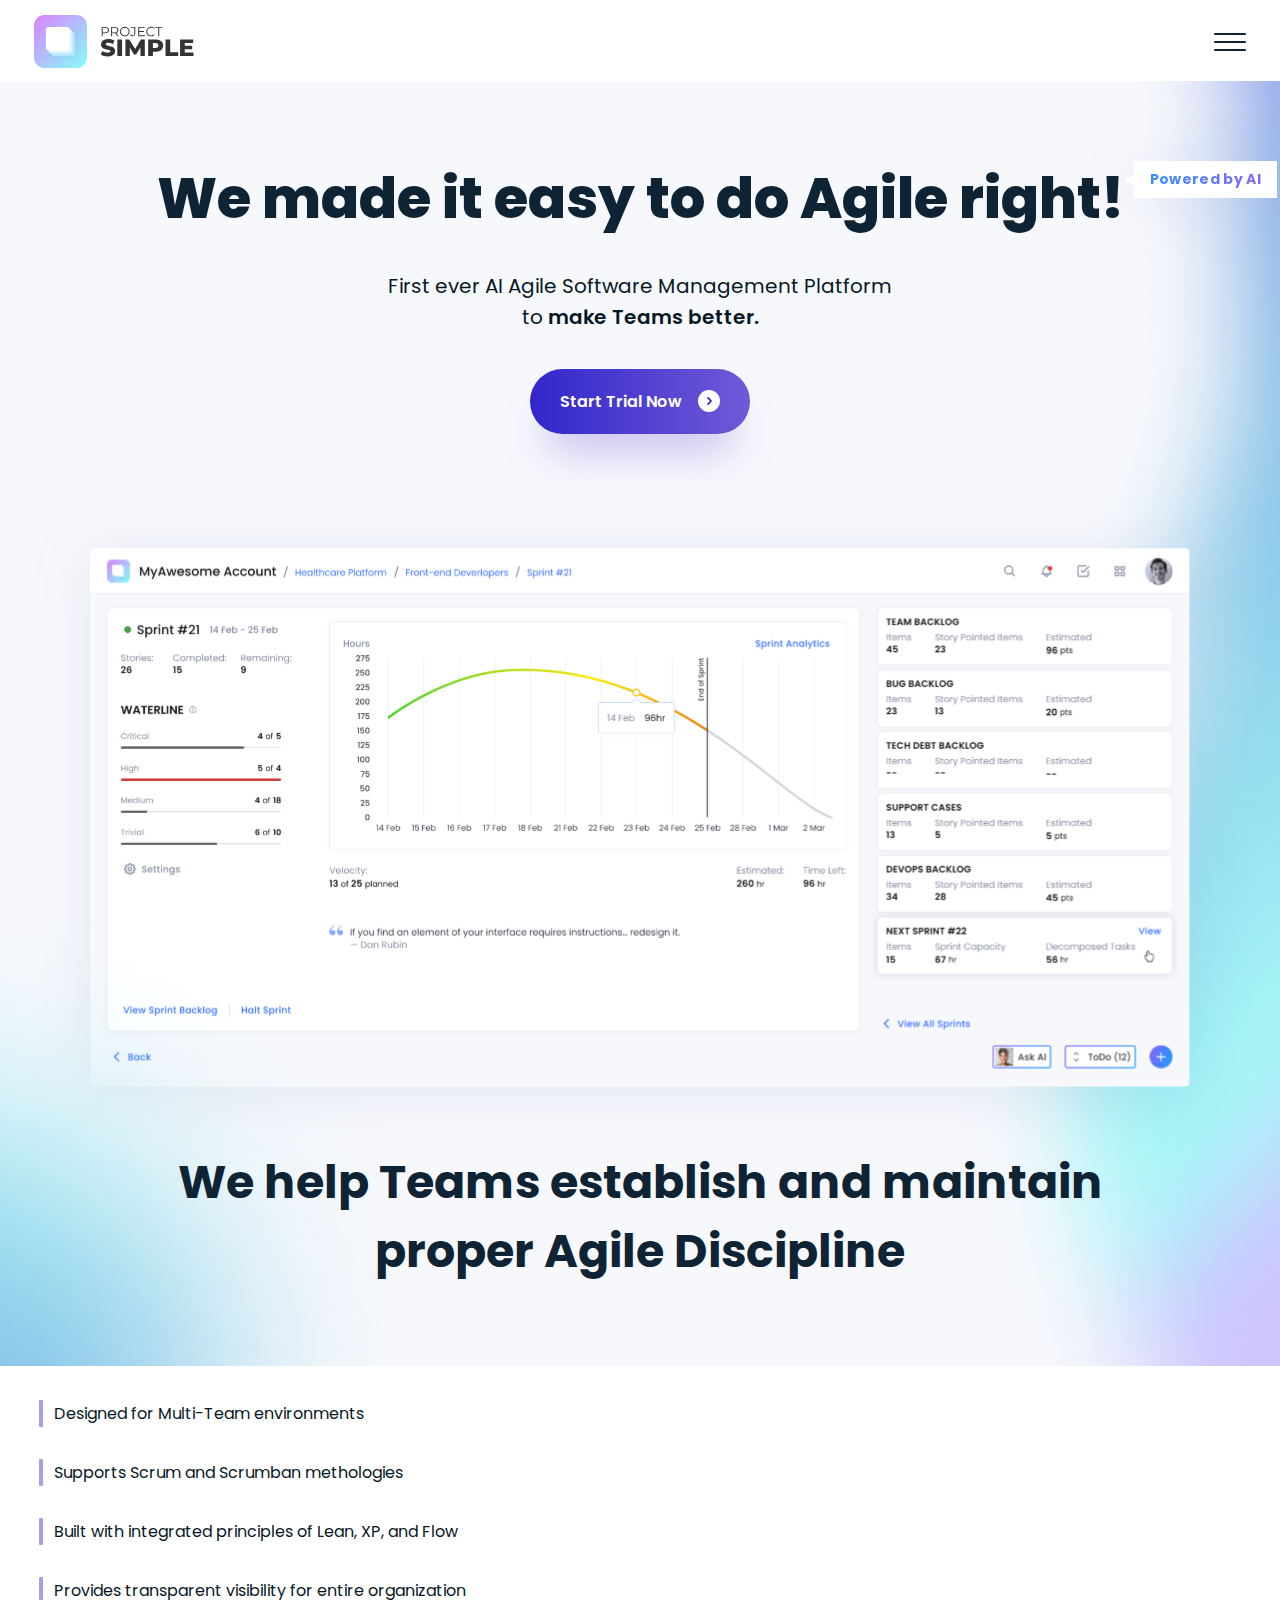
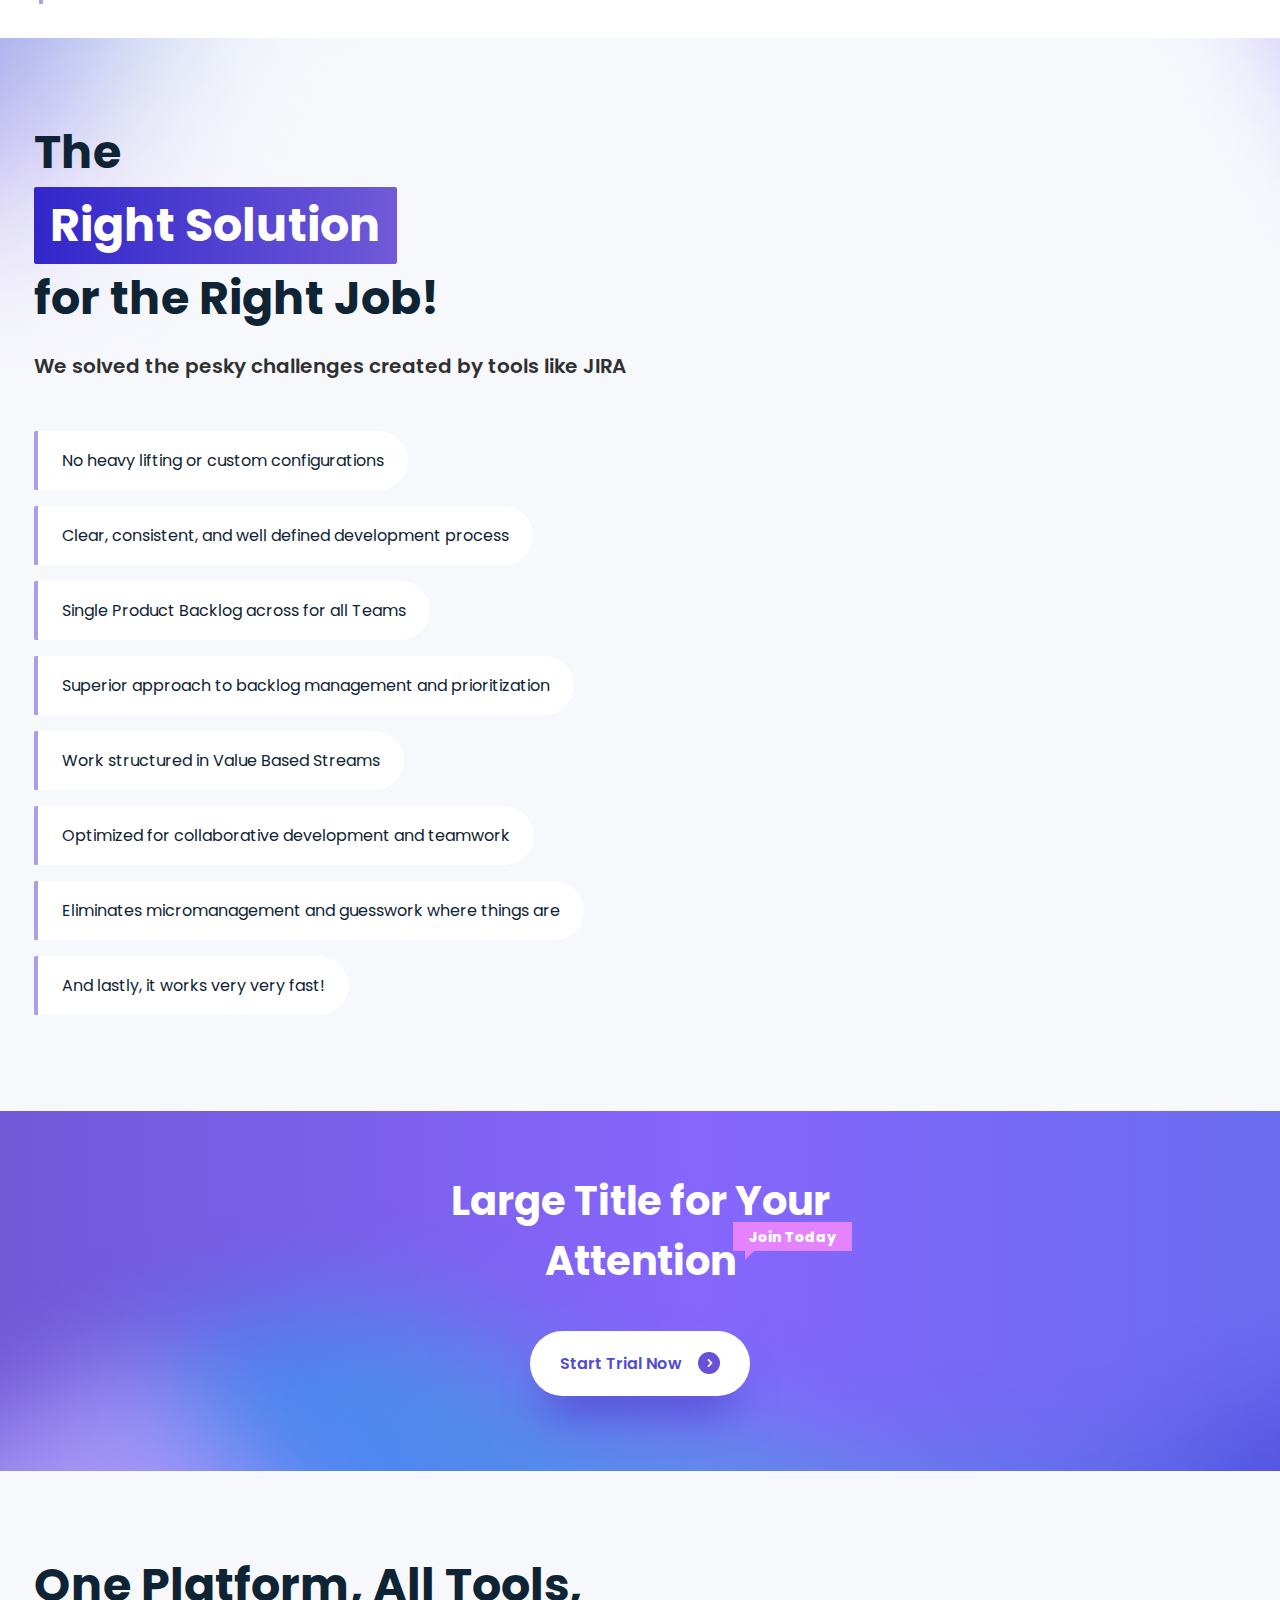
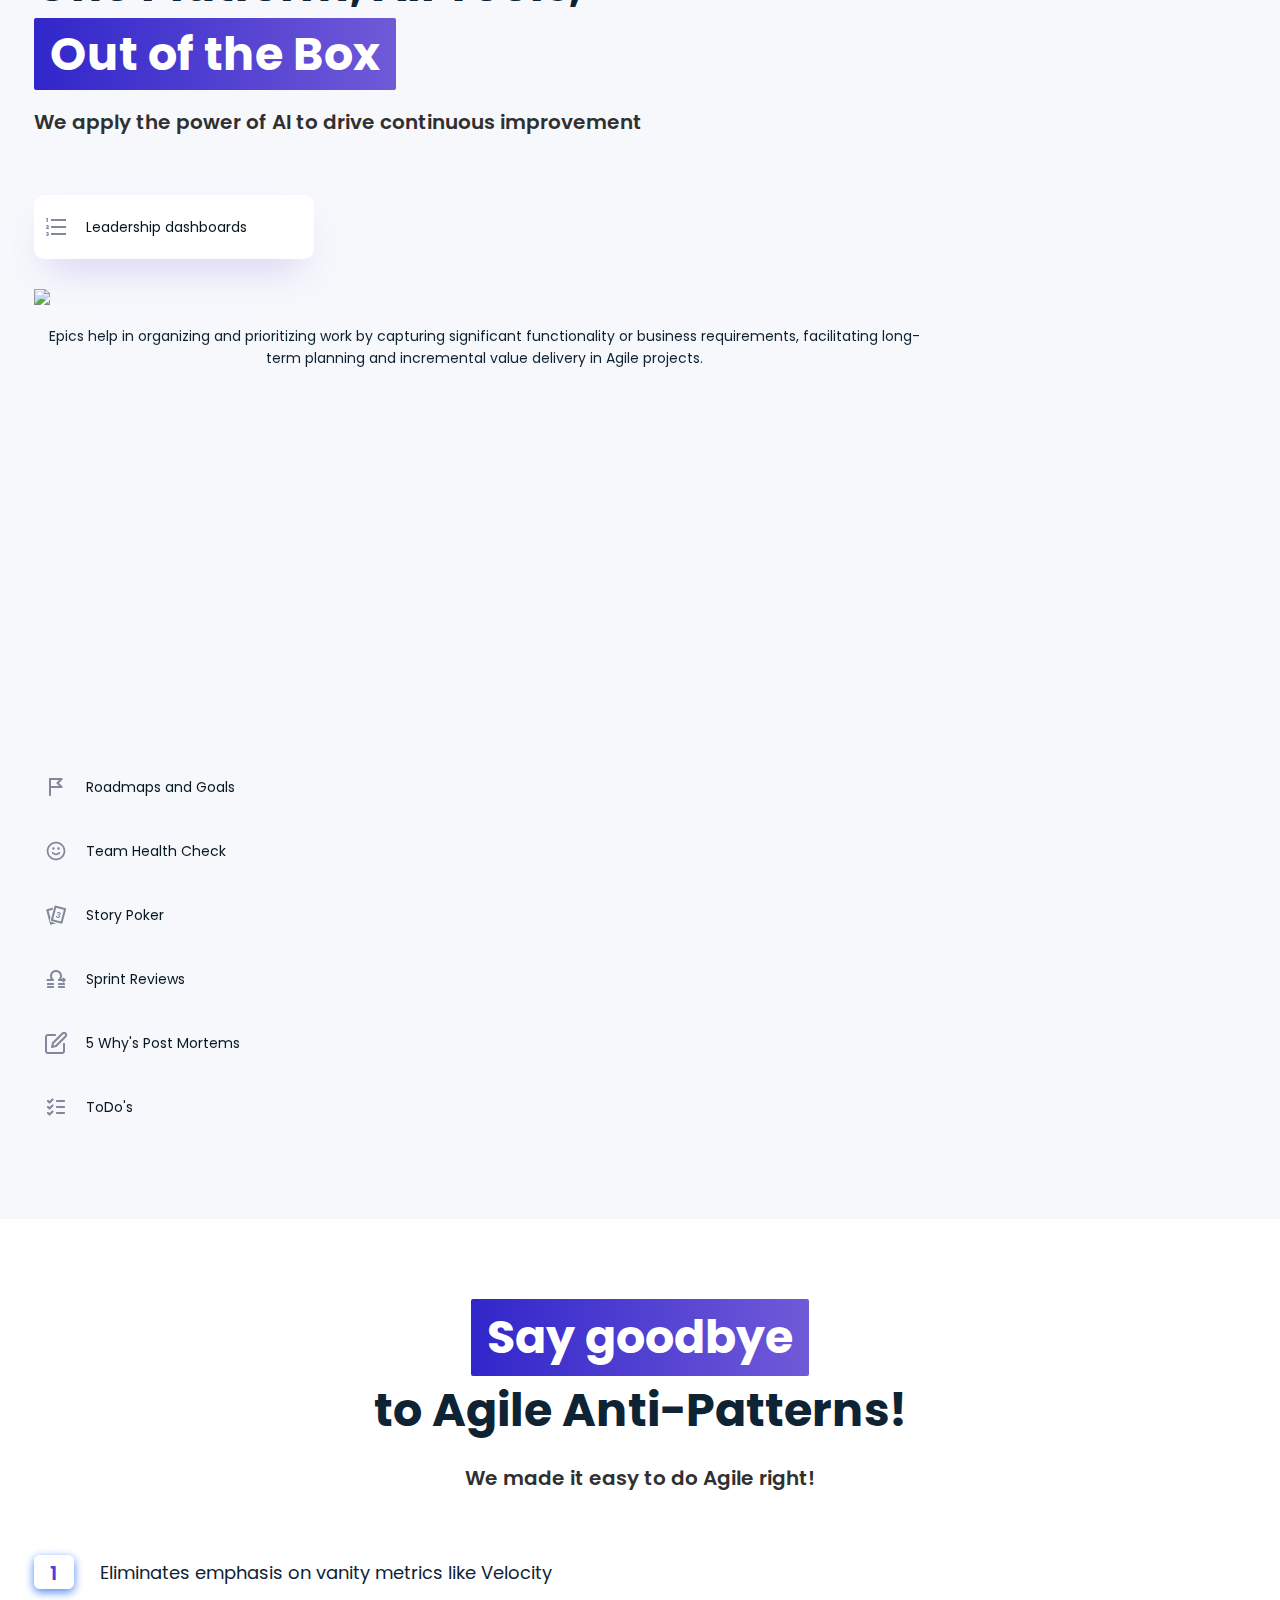
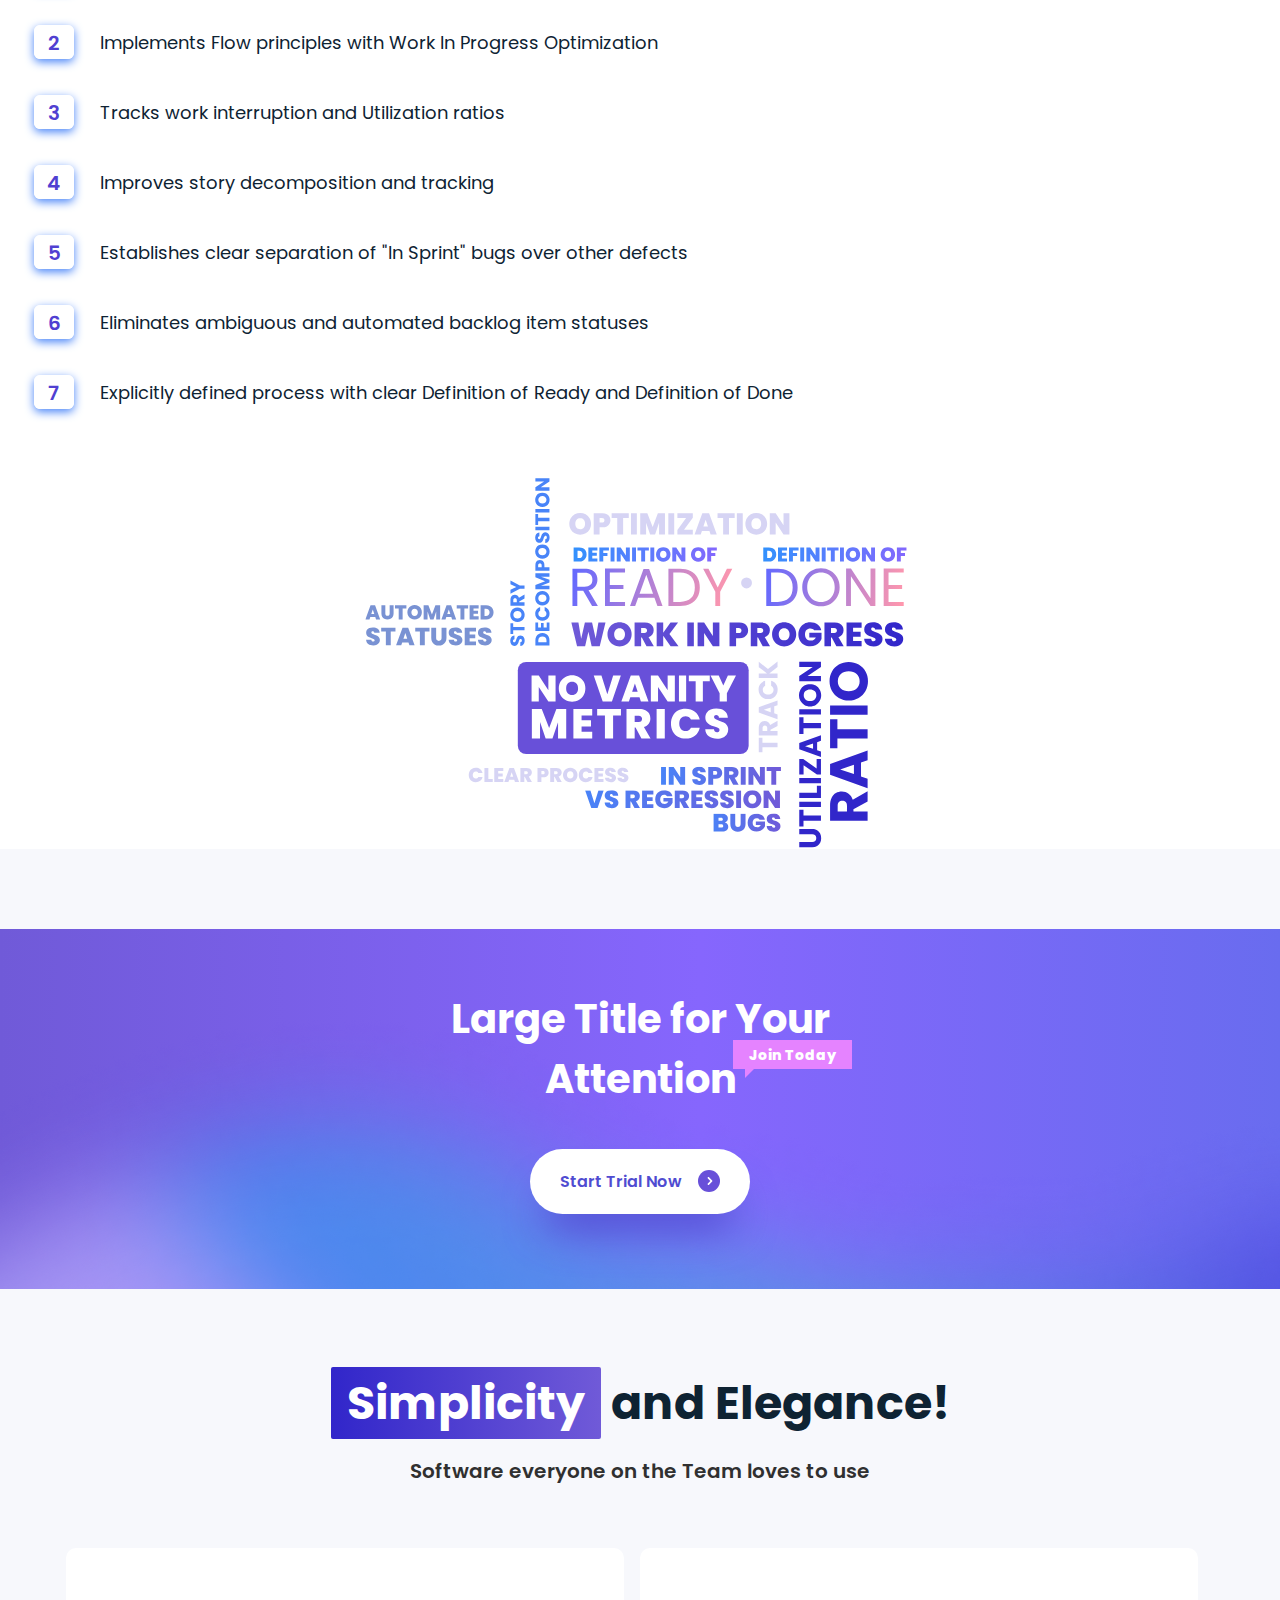
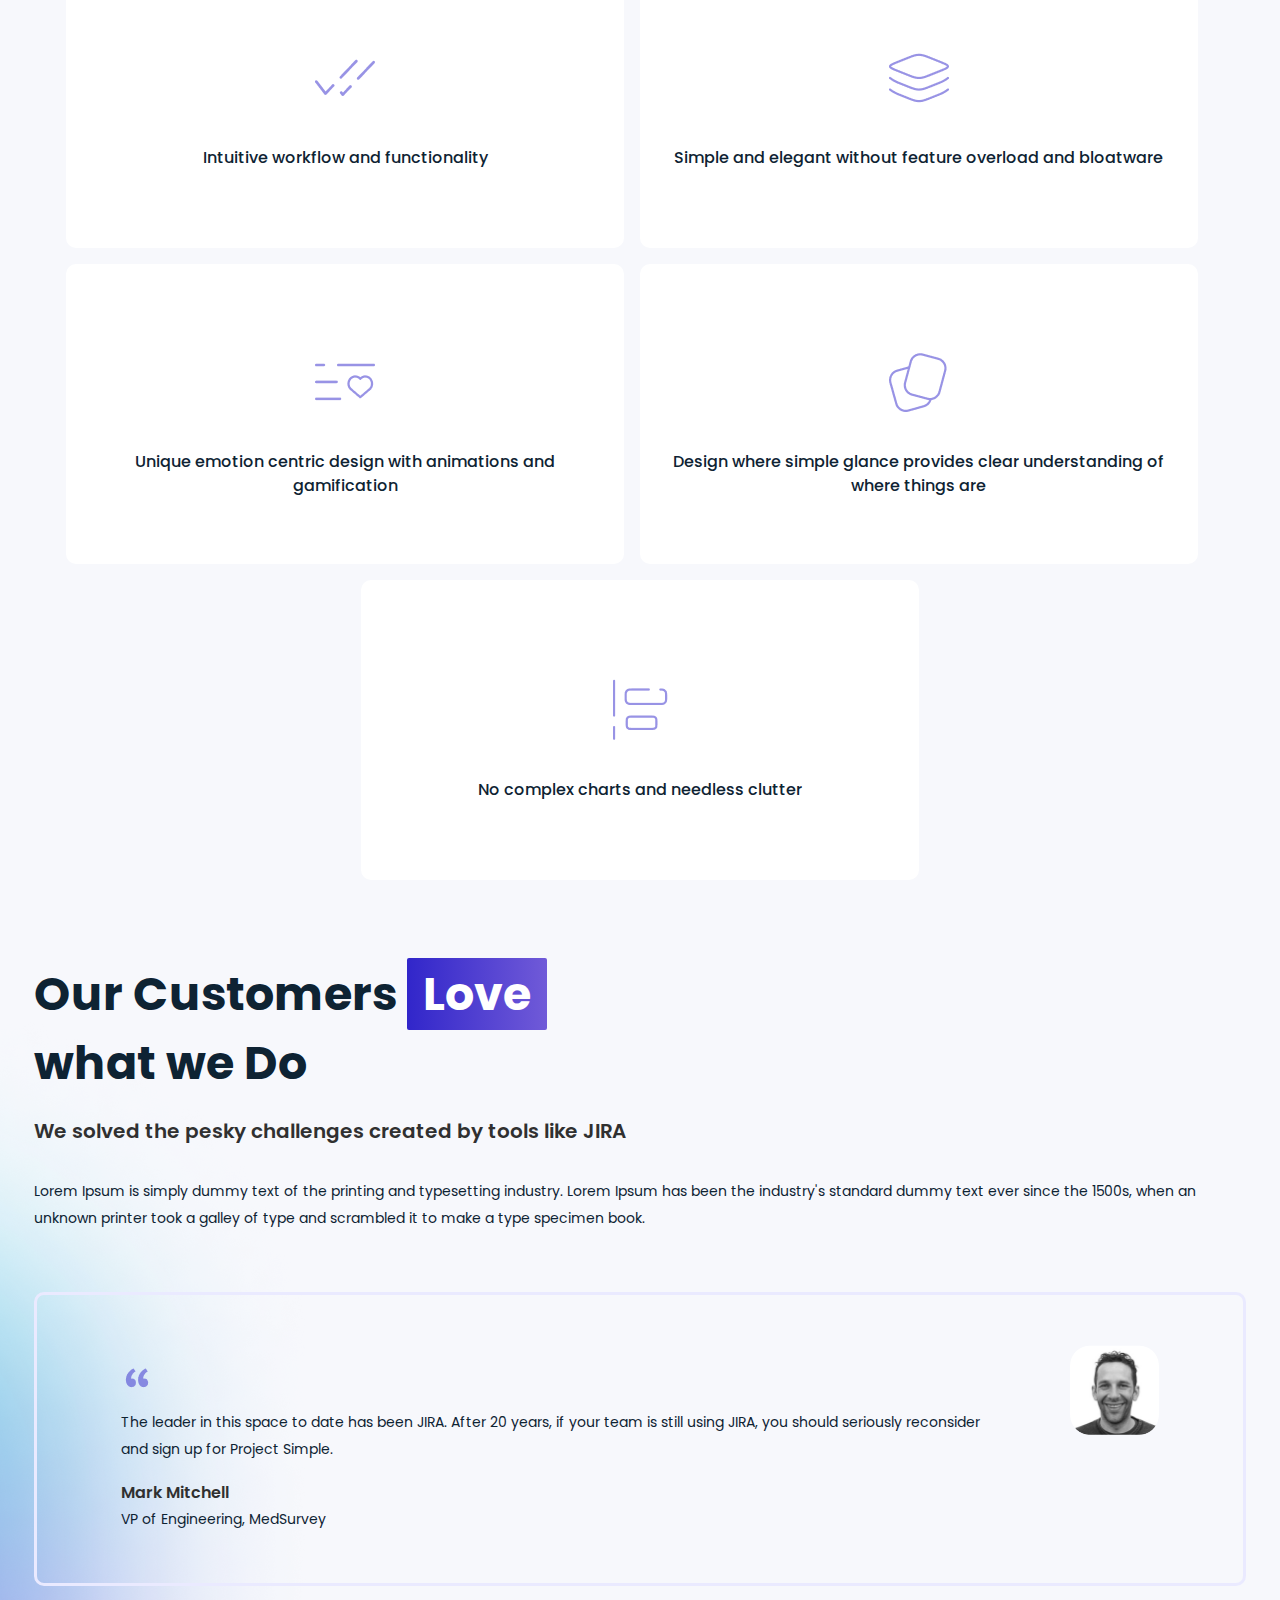
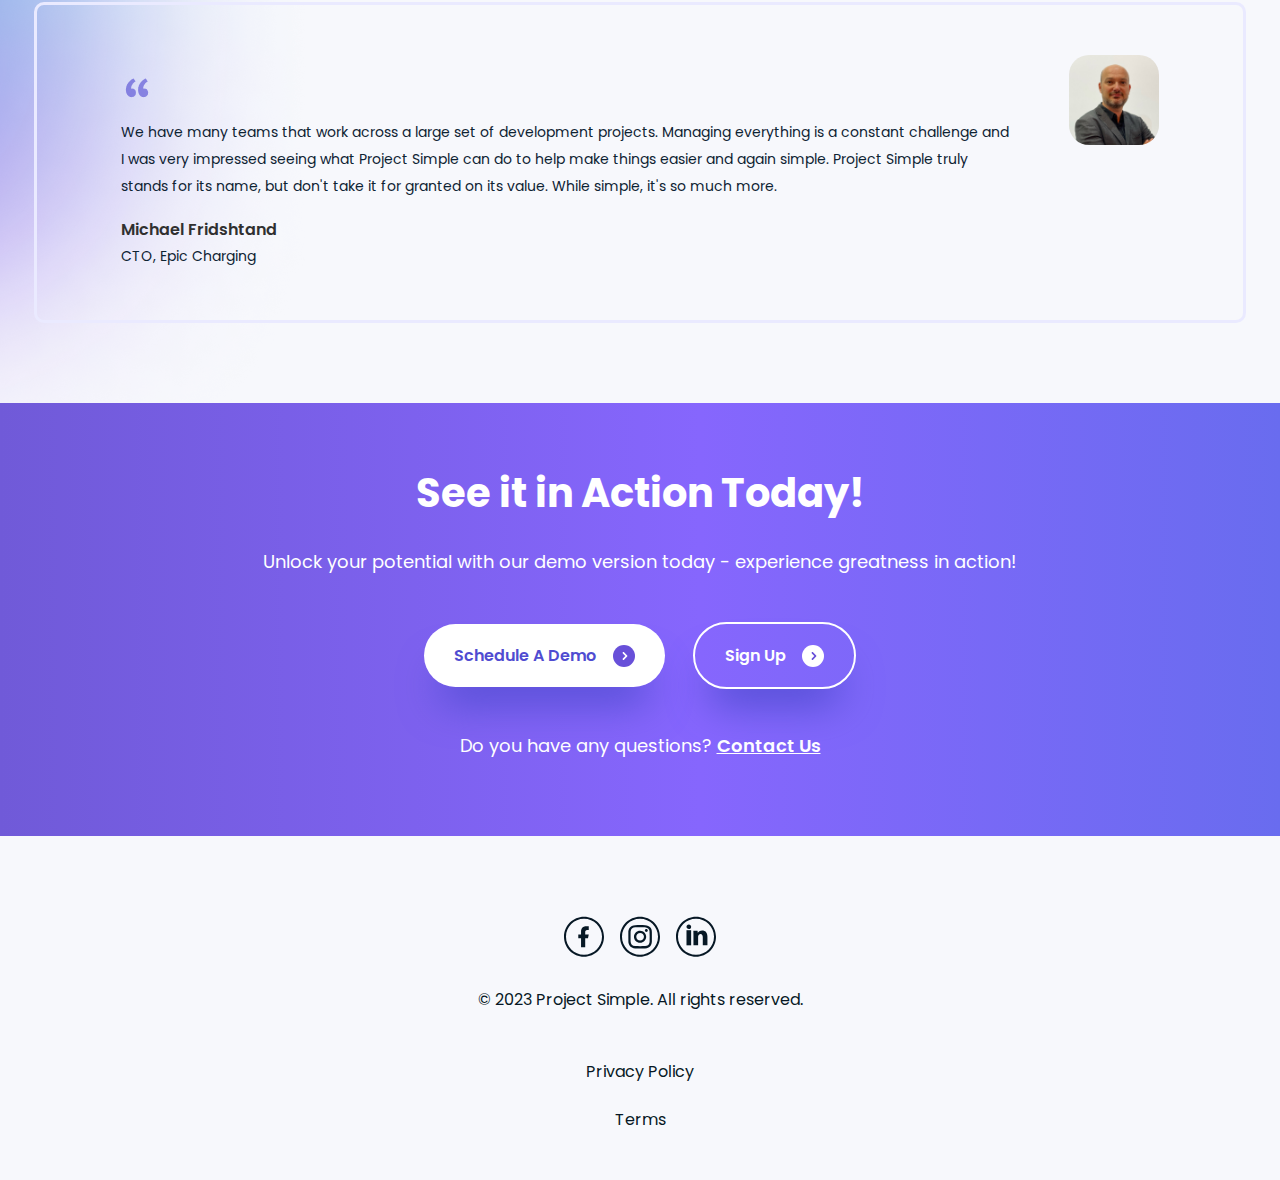
==== commit fdcbf578: "fix: slick slider" ====
--- a/index.html
+++ b/index.html
@@ -214,13 +214,13 @@
 						<div class="slider__link"><img src="./assets/images/icons/list.png" alt="list"><strong>ToDo's</strong></div>
 					</div>
 					<div class="slider slider-for">
-						<div class="slider__item"><img src="./assets/images/tabs/leadership-dashboards.svg"><p>Epics help in organizing and prioritizing work by capturing significant functionality or business requirements, facilitating long-term planning and incremental value delivery in Agile projects.</p></div>
-						<div class="slider__item"><img src="./assets/images/tabs/roadmaps.svg"><p>Epics help in organizing and prioritizing work by capturing significant functionality or business requirements, facilitating long-term planning and incremental value delivery in Agile projects.</p></div>
-						<div class="slider__item"><img src="./assets/images/tabs/team.svg"><p>Epics help in organizing and prioritizing work by capturing significant functionality or business requirements, facilitating long-term planning and incremental value delivery in Agile projects.</p></div>
-						<div class="slider__item"><img src="./assets/images/tabs/story-poker.svg"><p>Epics help in organizing and prioritizing work by capturing significant functionality or business requirements, facilitating long-term planning and incremental value delivery in Agile projects.</p></div>
-						<div class="slider__item"> <img src="./assets/images/tabs/sprint.svg"><p>Epics help in organizing and prioritizing work by capturing significant functionality or business requirements, facilitating long-term planning and incremental value delivery in Agile projects.</p></div>
-						<div class="slider__item"><img src="./assets/images/tabs/mortems.svg"><p>Epics help in organizing and prioritizing work by capturing significant functionality or business requirements, facilitating long-term planning and incremental value delivery in Agile projects.</p></div>
-						<div class="slider__item"><img src="./assets/images/tabs/todo.svg"><p>Epics help in organizing and prioritizing work by capturing significant functionality or business requirements, facilitating long-term planning and incremental value delivery in Agile projects.</p></div>
+						<div class="slider__item"><a data-fancybox="tools" data-caption="Leadership dashboards" data-src="./assets/images/tabs/leadership-dashboards.svg" > <img src="./assets/images/tabs/leadership-dashboards.svg" /> </a><p>Epics help in organizing and prioritizing work by capturing significant functionality or business requirements, facilitating long-term planning and incremental value delivery in Agile projects.</p></div>
+						<div class="slider__item"><a data-fancybox="tools" data-caption="Roadmaps and Goals" data-src="./assets/images/tabs/roadmaps.svg" > <img src="./assets/images/tabs/roadmaps.svg" /> </a><p>Epics help in organizing and prioritizing work by capturing significant functionality or business requirements, facilitating long-term planning and incremental value delivery in Agile projects.</p></div>
+						<div class="slider__item"><a data-fancybox="tools" data-caption="Team Health Check" data-src="./assets/images/tabs/team.svg" > <img src="./assets/images/tabs/team.svg" /> </a><p>Epics help in organizing and prioritizing work by capturing significant functionality or business requirements, facilitating long-term planning and incremental value delivery in Agile projects.</p></div>
+						<div class="slider__item"><a data-fancybox="tools" data-caption="Story Poker" data-src="./assets/images/tabs/story-poker.svg" > <img src="./assets/images/tabs/story-poker.svg" /> </a><p>Epics help in organizing and prioritizing work by capturing significant functionality or business requirements, facilitating long-term planning and incremental value delivery in Agile projects.</p></div>
+						<div class="slider__item"><a data-fancybox="tools" data-caption="Sprint Reviews" data-src="./assets/images/tabs/sprint.svg" > <img src="../assets/images/tabs/sprint.svg" /> </a><p>Epics help in organizing and prioritizing work by capturing significant functionality or business requirements, facilitating long-term planning and incremental value delivery in Agile projects.</p></div>
+						<div class="slider__item"><a data-fancybox="tools" data-caption="5 Why's Post Mortems" data-src="./assets/images/tabs/mortems.svg" > <img src="./assets/images/tabs/mortems.svg" /> </a><p>Epics help in organizing and prioritizing work by capturing significant functionality or business requirements, facilitating long-term planning and incremental value delivery in Agile projects.</p></div>
+						<div class="slider__item"><a data-fancybox="tools" data-caption="ToDo's" data-src="./assets/images/tabs/todo.svg" > <img src="./assets/images/tabs/todo.svg" /> </a><p>Epics help in organizing and prioritizing work by capturing significant functionality or business requirements, facilitating long-term planning and incremental value delivery in Agile projects.</p></div>
 					</div>
 				</div>
 			</div>
--- a/assets/css/styles.css
+++ b/assets/css/styles.css
@@ -1 +1 @@
-@charset "UTF-8";@font-face{font-family:"Poppins";src:url("../fonts/Poppins-Thin.ttf") format("truetype");font-weight:100;font-style:normal}@font-face{font-family:"Poppins";src:url("../fonts/Poppins-ThinItalic.ttf") format("truetype");font-weight:100;font-style:italic}@font-face{font-family:"Poppins";src:url("../fonts/Poppins-ExtraLight.ttf") format("truetype");font-weight:200;font-style:normal}@font-face{font-family:"Poppins";src:url("../fonts/Poppins-ExtraLightItalic.ttf") format("truetype");font-weight:200;font-style:italic}@font-face{font-family:"Poppins";src:url("../fonts/Poppins-Light.ttf") format("truetype");font-weight:300;font-style:normal}@font-face{font-family:"Poppins";src:url("../fonts/Poppins-LightItalic.ttf") format("truetype");font-weight:300;font-style:italic}@font-face{font-family:"Poppins";src:url("../fonts/Poppins-Regular.ttf") format("truetype");font-weight:normal;font-style:normal}@font-face{font-family:"Poppins";src:url("../fonts/Poppins-Italic.ttf") format("truetype");font-weight:normal;font-style:italic}@font-face{font-family:"Poppins";src:url("../fonts/Poppins-Medium.ttf") format("truetype");font-weight:500;font-style:normal}@font-face{font-family:"Poppins";src:url("../fonts/Poppins-MediumItalic.ttf") format("truetype");font-weight:500;font-style:italic}@font-face{font-family:"Poppins";src:url("../fonts/Poppins-SemiBold.ttf") format("truetype");font-weight:600;font-style:normal}@font-face{font-family:"Poppins";src:url("../fonts/Poppins-SemiBoldItalic.ttf") format("truetype");font-weight:600;font-style:italic}@font-face{font-family:"Poppins";src:url("../fonts/Poppins-Bold.ttf") format("truetype");font-weight:700;font-style:normal}@font-face{font-family:"Poppins";src:url("../fonts/Poppins-BoldItalic.ttf") format("truetype");font-weight:700;font-style:italic}@font-face{font-family:"Poppins";src:url("../fonts/Poppins-ExtraBold.ttf") format("truetype");font-weight:800;font-style:normal}@font-face{font-family:"Poppins";src:url("../fonts/Poppins-ExtraBoldItalic.ttf") format("truetype");font-weight:800;font-style:italic}@font-face{font-family:"Poppins";src:url("../fonts/Poppins-Black.ttf") format("truetype");font-weight:900;font-style:normal}@font-face{font-family:"Poppins";src:url("../fonts/Poppins-BlackItalic.ttf") format("truetype");font-weight:900;font-style:italic}*{padding:0px;margin:0px;border:0px}*,:after,:before{-webkit-box-sizing:border-box;box-sizing:border-box;-webkit-transition:hover 0.3s ease-in-out;transition:hover 0.3s ease-in-out}aside,footer,header,nav,section{display:block}html{font-size:16px}body,html{height:100%}body{line-height:1;font-family:"Poppins",sans-serif;-ms-text-size-adjust:100%;-moz-text-size-adjust:100%;-webkit-text-size-adjust:100%}button,input,textarea{font-family:"Poppins",sans-serif;font-size:inherit}input::-ms-clear{display:none}button{cursor:pointer;background-color:inherit}button::-moz-focus-inner{padding:0;border:0}a,a:visited{text-decoration:none}a:hover{text-decoration:none}ul li{list-style:none}ol,p,ul{padding:0;margin:0}ol,ul{padding-left:0}img{vertical-align:top}h1,h2,h3,h4,h5,h6{font-weight:inherit;font-size:inherit}body{position:relative;font-family:"Poppins",sans-serif;background-color:#F7F8FC;-webkit-transition:hover 0.3s ease-in-out;transition:hover 0.3s ease-in-out;padding:0!important}body.active{background-color:#000;color:#fff}.wrapper{width:100%;overflow:hidden;display:-webkit-box;display:-ms-flexbox;display:flex;-webkit-box-orient:vertical;-webkit-box-direction:normal;-ms-flex-direction:column;flex-direction:column}.container{max-width:1600px;margin:0 auto;padding:0 1.25rem}@media (max-width:1365px){.container{max-width:none;padding:0 34px}}@media (max-width:767px){.container{max-width:none;padding:0 20px}}.container-small{max-width:1356px;margin:0 auto;padding:0 1.25rem}@media (max-width:1365px){.container-small{max-width:none;padding:0 34px}}@media (max-width:767px){.container-small{max-width:none;padding:0 20px}}.home-s4__wrapper{display:none!important}.popup{z-index:11;padding:30px 10px;position:fixed;top:0;left:5px;width:100%;height:100%;-webkit-transition:visibility 0.2s ease 0s;transition:visibility 0.2s ease 0s;visibility:hidden}.popup.show{visibility:visible;overflow:auto}.popup.show:before{opacity:1}.popup.show .popup__body{-webkit-transform:scale(1);transform:scale(1)}.popup._active{overflow:auto;visibility:visible}.popup._active:before{opacity:1}.popup._active .popup__body{-webkit-transition:all 0.3s ease 0.2s;transition:all 0.3s ease 0.2s;-webkit-transform:scale(1);transform:scale(1)}.popup__content{display:-webkit-box;display:-ms-flexbox;display:flex;-webkit-box-orient:vertical;-webkit-box-direction:normal;-ms-flex-direction:column;flex-direction:column;-webkit-box-align:center;-ms-flex-align:center;align-items:center;min-height:100%;-webkit-box-flex:1;-ms-flex:1 1 auto;flex:1 1 auto;width:100%;display:flex;-webkit-box-pack:center;-ms-flex-pack:center;justify-content:center;align-items:center}.popup__body{width:100%;max-width:644px;border-radius:10px;background:#ffffff;-webkit-box-shadow:0px 6px 60px 0px rgba(121,146,189,0.15);box-shadow:0px 6px 60px 0px rgba(121,146,189,0.15);padding:32px 64px;-webkit-transform:scale(0);transform:scale(0);-webkit-transition:all 0.3s ease 0s;transition:all 0.3s ease 0s;text-align:center;z-index:2}@media (max-width:767px){.popup__body{padding:24px 16px}}.popup .popup__close{width:24px;height:24px;position:absolute;top:10px;right:10px;cursor:pointer;z-index:30;background:url(../images/icons/close.svg) 0 0 no-repeat;z-index:2}.form-title{color:#5F68FF;text-align:center;font-size:30px;font-style:normal;font-weight:700;line-height:normal;line-height:normal}@media (max-width:767px){.form-title{font-size:20px;font-weight:600;line-height:34px}}input::-webkit-input-placeholder,input:focus::-webkit-input-placeholder{color:#AEB9C6;font-size:18px;font-style:normal;font-weight:400;line-height:27px}@media (max-width:767px){input::-webkit-input-placeholder,input:focus::-webkit-input-placeholder{color:#AEB9C6;font-size:14px;font-style:normal;font-weight:400;line-height:27px}}.popup__body form{margin-top:32px}@media (max-width:767px){.popup__body form{margin-top:16px}}.popup__body form input{font-family:"Poppins",sans-serif!important;border-radius:10px;border:1px solid #AEB9C6;background:var(--ffffff,#FFF);padding:16px;margin-bottom:16px;font-size:18px;font-style:normal;font-weight:400;line-height:27px}@media (max-width:767px){.popup__body form input{margin-bottom:16px;padding:8px 16px;font-size:14px;font-style:normal;font-weight:400;line-height:27px}}.popup__body form textarea{font-family:"Poppins",sans-serif!important;resize:none;height:80px;padding:16px;font-size:18px;font-style:normal;font-weight:400;line-height:27px}@media (max-width:767px){.popup__body form textarea{min-height:112px;font-size:14px;font-style:normal;font-weight:400;line-height:27px}}.popup__body form button{margin-top:32px}@media (max-width:320px){.popup__body form button{margin-top:16px}}.g-3,.gy-3{--bs-gutter-y:none}.popup_contacts:before{content:"";background-color:#6850D9;position:fixed;width:100%;height:100%;top:0;left:0;opacity:0;-webkit-transition:opacity 0.8s ease 0s;transition:opacity 0.8s ease 0s}.popup_demo:before{content:"";background-color:#F7F8FC;position:fixed;width:100%;height:100%;top:0;left:0;opacity:0;-webkit-transition:opacity 0.8s ease 0s;transition:opacity 0.8s ease 0s}.popup_demo .popup__body{-webkit-box-shadow:0px 6px 80px 0px rgba(223,101,255,0.5);box-shadow:0px 6px 80px 0px rgba(223,101,255,0.5)}input[type=number]::-webkit-inner-spin-button,input[type=number]::-webkit-outer-spin-button{-webkit-appearance:none}input[type=number],input[type=number]:focus,input[type=number]:hover{-webkit-appearance:none;appearance:none;-moz-appearance:textfield}.form-control.is-invalid,.was-validated .form-control:invalid{background-image:none;border:1px solid #B70585}.form-control.is-valid,.was-validated .form-control:valid{background-image:none;border:1px solid #AEB9C6}.form-control:focus{background-color:transparent;border:1px solid #AEB9C6;-webkit-box-shadow:none;box-shadow:none}input[type=email],input[type=password],input[type=search],input[type=tel],input[type=text],input[type=url],select,textarea{color:#071825!important}.form-control.is-invalid:focus,.was-validated .form-control:invalid:focus{border:1px solid #AEB9C6;-webkit-box-shadow:none;box-shadow:none}.form-control.is-valid:focus,.was-validated .form-control:valid:focus{border:1px solid #AEB9C6!important;-webkit-box-shadow:none!important;box-shadow:none!important}.btnsmall{position:relative;padding:14px 44px 14px 24px;border-radius:30px;font-size:14px;font-style:normal;font-weight:600;line-height:normal;text-transform:capitalize;-webkit-transition:all 200ms ease-in-out;transition:all 200ms ease-in-out}.btnsmall_white{background:#F6F8FA;color:#504cd1}.btnsmall_white:after{content:"";position:absolute;top:21px;right:16px;background-image:url(../images/icons/btn-small-arrow-blue.svg);background-position:top;background-repeat:no-repeat;width:22px;height:22px}.btnsmall_white:hover{background:-webkit-gradient(linear,left top,right top,from(#3126CA),to(#705AD8));background:linear-gradient(90deg,#3126CA 0%,#705AD8 100%);color:#ffffff}.btnsmall_white:hover:after{background-image:url(../images/icons/btn-small-arrow-white-hover.svg)}.btnsmall_white:active{background:-webkit-gradient(linear,left top,right top,from(#1E13B1),to(#5F46D2));background:linear-gradient(90deg,#1E13B1 0%,#5F46D2 100%);color:#ffffff}.btnsmall_white:active:after{background-image:url(../images/icons/btn-small-arrow-white-hover.svg)}.btnsmall_blue{background:#F6F8FA;color:#504cd1}.btnsmall_blue:after{content:"";position:absolute;top:21px;right:16px;background-image:url(../images/icons/btn-small-arrow-blue.svg);background-position:top;background-repeat:no-repeat;width:22px;height:22px}.btnsmall_blue:hover{background:-webkit-gradient(linear,left top,right top,color-stop(0.05%,#8666FD),color-stop(99.95%,#3291FD));background:linear-gradient(90deg,#8666FD 0.05%,#3291FD 99.95%);color:#ffffff}.btnsmall_blue:hover:after{background-image:url(../images/icons/btn-small-arrow-white-hover.svg)}.btnsmall_blue:active{background:-webkit-gradient(linear,left top,right top,color-stop(0.05%,#7251EF),color-stop(99.95%,#2C84E9));background:linear-gradient(90deg,#7251EF 0.05%,#2C84E9 99.95%);color:#ffffff}.btnsmall_blue:active:after{background-image:url(../images/icons/btn-small-arrow-white-hover.svg)}.btnsmall_nobg{background:transparent;color:#333333}.btnsmall_nobg:hover{color:#504cd1}.btnsmall_nobg:active{color:#504cd1}.btnmedium{position:relative;padding:20px 68px 20px 30px;border-radius:38px;font-size:16px;font-style:normal;font-weight:600;line-height:normal;text-transform:capitalize;-webkit-transition:all 200ms ease-in-out;transition:all 200ms ease-in-out}.btnmedium_nobg{background:transparent;border:2px solid #ffffff;-webkit-box-shadow:0px 30px 40px -15px #504cd1;box-shadow:0px 30px 40px -15px #504cd1;color:#ffffff}.btnmedium_nobg:after{content:"";position:absolute;top:21px;right:30px;background-image:url(../images/icons/btn-medium-arrow-white.svg);background-position:top;background-repeat:no-repeat;width:22px;height:22px}.btnmedium_nobg:hover{background:#ffffff;color:#504cd1}.btnmedium_nobg:hover:after{background-image:url(../images/icons/btn-medium-arrow-blue-hover.svg)}.btnmedium_nobg:active{background:#ffffff;color:#504cd1}.btnmedium_nobg:active:after{background-image:url(../images/icons/btn-medium-arrow-blue-active.svg)}.btnxl{position:relative;padding:20px 68px 20px 30px;border-radius:38px;font-size:16px;font-style:normal;font-weight:600;line-height:normal;text-transform:capitalize;-webkit-transition:all 200ms ease-in-out;transition:all 200ms ease-in-out}.btnxl_blue{color:#ffffff;background:-webkit-gradient(linear,left top,right top,from(#3126CA),to(#705AD8));background:linear-gradient(90deg,#3126CA 0%,#705AD8 100%);-webkit-box-shadow:0px 30px 40px -15px rgba(112,90,216,0.4);box-shadow:0px 30px 40px -15px rgba(112,90,216,0.4)}.btnxl_blue:after{content:"";position:absolute;top:21px;right:30px;background-image:url(../images/icons/btn-xl-arrow-white.svg);background-position:top;background-repeat:no-repeat;width:22px;height:22px}.btnxl_blue:hover{color:#ffffff;background:-webkit-gradient(linear,left top,right top,from(#8666FD),to(#3291FD));background:linear-gradient(90deg,#8666FD 0%,#3291FD 100%);-webkit-box-shadow:0px 30px 40px -15px rgba(112,90,216,0.4);box-shadow:0px 30px 40px -15px rgba(112,90,216,0.4)}.btnxl_blue:active{color:#ffffff;background:-webkit-gradient(linear,left top,right top,from(#7251EF),to(#2C84E9));background:linear-gradient(90deg,#7251EF 0%,#2C84E9 100%);-webkit-box-shadow:0px 30px 40px -15px rgba(112,90,216,0.4);box-shadow:0px 30px 40px -15px rgba(112,90,216,0.4)}.btnxl_white{color:#504cd1;background:#ffffff;-webkit-box-shadow:0px 30px 40px -15px #504cd1;box-shadow:0px 30px 40px -15px #504cd1}.btnxl_white:after{content:"";position:absolute;top:21px;right:30px;background-image:url(../images/icons/btn-xl-arrow-blue.svg);background-position:top;background-repeat:no-repeat;width:22px;height:22px}.btnxl_white:hover{color:#ffffff;background:-webkit-gradient(linear,left top,right top,from(#E583FF),to(#DE61FF));background:linear-gradient(90deg,#E583FF 0%,#DE61FF 100%);-webkit-box-shadow:0px 30px 40px -15px #5947B2;box-shadow:0px 30px 40px -15px #5947B2}.btnxl_white:hover:after{background-image:url(../images/icons/btn-xl-arrow-white-hover.svg)}.btnxl_white:active{color:#ffffff;background:var(--grad-5,linear-gradient(90deg,#E583FF 0%,#C93AEF 100%));-webkit-box-shadow:0px 30px 40px -15px #5947B2;box-shadow:0px 30px 40px -15px #5947B2}.btnxl_white:active:after{background-image:url(../images/icons/btn-xl-arrow-white-hover.svg)}.btngroup{margin:0 0 63px 0}@media (max-width:767px){.btngroup{margin:0 0 33px 0}}.btngroup a{margin-right:24px}.btngroup a:last-child{margin-right:0}@media (max-width:767px){.btngroup a:last-child{display:none}}.titleblock__title{color:#0e2333;text-align:center;font-size:46px;font-style:normal;font-weight:700;line-height:normal}@media (max-width:1365px){.titleblock__title{font-size:46px;font-style:normal;font-weight:700;line-height:normal}}@media (max-width:767px){.titleblock__title{font-size:23px}}.titleblock__title span{width:-webkit-max-content;width:-moz-max-content;width:max-content;color:#ffffff;padding:4px 16px;font-size:46px;font-style:normal;font-weight:700;line-height:normal;border-radius:2px;background:-webkit-gradient(linear,left top,right top,from(#3126CA),to(#705AD8));background:linear-gradient(90deg,#3126CA 0%,#705AD8 100%)}@media (max-width:767px){.titleblock__title span{font-size:23px;font-style:normal;font-weight:700;line-height:normal;padding:0px 8px;width:-webkit-max-content;width:-moz-max-content;width:max-content;border-radius:2px}}.titleblock__description{color:#303030;font-size:20px;font-style:normal;font-weight:600;line-height:34px;margin-top:16px}@media (max-width:1365px){.titleblock__description{font-size:20px;font-style:normal;font-weight:600;line-height:34px}}@media (max-width:767px){.titleblock__description{font-size:14px;line-height:27px}}#scrollToTop{position:relative;display:inline-block;background-color:#ffffff;width:40px;height:40px;text-align:center;border-radius:50%;position:fixed;bottom:90px;right:30px;-webkit-transition:background-color 0.3s,opacity 0.5s,visibility 0.5s;transition:background-color 0.3s,opacity 0.5s,visibility 0.5s;opacity:0;visibility:hidden;z-index:1000;-webkit-transition:hover 0.2s ease-in-out;transition:hover 0.2s ease-in-out;cursor:pointer}@media (max-width:1365px){#scrollToTop{display:none}}#scrollToTop:after{position:absolute;content:"";background-image:url(../images/icons/arrow-up.png);width:16px;height:10px;background-repeat:no-repeat;background-position:center;top:34%;left:31%}#scrollToTop:hover:after{background-image:url(../images/icons/arrow-up-hover.png)}#scrollToTop:active{color:#333;background-color:#ffffff}#scrollToTop.show{opacity:1;visibility:visible}.dflex{width:100%!important;display:-webkit-box;display:-ms-flexbox;display:flex}.dflex_p{margin-bottom:33px!important}@media (max-width:767px){.dflex h3{margin-bottom:16px!important}}.column{-webkit-box-orient:vertical;-webkit-box-direction:normal;-ms-flex-direction:column;flex-direction:column}.dblock{display:block}.m-auto{margin:0 auto}#cookie-notice{display:block!important;background-color:#6850D9!important}#cookie-notice .cookie-notice-container{display:-ms-grid!important;display:grid!important;-ms-grid-columns:3fr 1fr auto;grid-template-columns:3fr 1fr auto;-webkit-box-align:center!important;-ms-flex-align:center!important;align-items:center!important;padding:12px 160px!important;-webkit-box-pack:justify!important;-ms-flex-pack:justify!important;justify-content:space-between!important;align-items:center!important;text-align:left!important}@media (max-width:1587px){#cookie-notice .cookie-notice-container{padding:12px 43px!important;-ms-grid-columns:2fr 1fr auto;grid-template-columns:2fr 1fr auto}}@media (max-width:1366px){#cookie-notice .cookie-notice-container{display:-webkit-box!important;display:-ms-flexbox!important;display:flex!important;-webkit-box-orient:vertical!important;-webkit-box-direction:normal!important;-ms-flex-direction:column!important;flex-direction:column!important;-webkit-box-pack:center!important;-ms-flex-pack:center!important;justify-content:center!important;-webkit-box-align:center!important;-ms-flex-align:center!important;align-items:center!important;text-align:center!important;padding:64px 32px 32px 32px!important}}#cookie-notice .cookie-notice-container .cn-text-container{margin:0 0 0 0!important}@media (max-width:1366px){#cookie-notice .cookie-notice-container .cn-text-container{margin-bottom:16px!important}}@media (max-width:768px){#cookie-notice .cookie-notice-container .cn-text-container{text-align:center;font-size:12px!important;font-style:normal;font-weight:400!important;line-height:20.4px!important}}#cookie-notice .cookie-notice-container #cn-notice-buttons #cn-accept-cookie{padding:14px 24px;-webkit-box-align:center;-ms-flex-align:center;align-items:center;border-radius:30px;background:#F6F8FA!important;color:#5040D1;font-size:12px;font-style:normal;font-weight:600;line-height:normal}@media (max-width:380px){#cookie-notice .cookie-notice-container #cn-notice-buttons #cn-accept-cookie{margin-bottom:16px!important}}#cookie-notice .cookie-notice-container #cn-notice-buttons #cn-more-info{padding:14px 24px;-webkit-box-align:center;-ms-flex-align:center;align-items:center;border-radius:30px;border:2px solid #FFF;color:#FFF;font-size:12px;font-style:normal;font-weight:600;line-height:normal;background:transparent!important}#cookie-notice .cookie-notice-container #cn-close-notice{opacity:0.3;background:url(../images/icons/cookies-close.svg)!important;width:16px!important;height:16px!important;top:36px!important;right:43px!important}#cookie-notice .cookie-notice-container #cn-close-notice:after{content:""!important}#cookie-notice .cookie-notice-container #cn-close-notice:before{content:""!important}#back-top,#back-top2{display:none!important}.fancybox__toolbar__column.is-right{margin-top:30px}.header{position:fixed;z-index:10;width:100%;height:81px;padding:14px 0;background-color:#ffffff;-webkit-transition:0.2s;transition:0.2s}@media screen and (max-width:782px){.header.show{-webkit-transition:0.2s;transition:0.2s;top:0}}.activeHeader{height:100px}.container_flex{display:-webkit-box;display:-ms-flexbox;display:flex;-webkit-box-align:center;-ms-flex-align:center;align-items:center}.logo a{display:-webkit-box;display:-ms-flexbox;display:flex;-webkit-box-align:center;-ms-flex-align:center;align-items:center}.logo a img{position:relative}.menu{margin-left:100px}@media (max-width:1365px){.menu{display:none}}.menu__list{display:-webkit-box;display:-ms-flexbox;display:flex}.menu__item{margin-right:62px}.menu__item:last-child{margin-right:0}.menu__link{font-size:14px;font-style:normal;font-weight:700;line-height:normal;letter-spacing:0.35px;color:#303030}.auth{margin-left:auto}@media (max-width:1365px){.auth{display:none}}.auth__list{display:-webkit-box;display:-ms-flexbox;display:flex;-webkit-box-align:center;-ms-flex-align:center;align-items:center}.auth__item{margin-right:36px}.auth__item:last-child{margin-right:0}.menu-mobile{position:relative;display:none;margin-left:auto;-webkit-transition:hover 0.3s ease-in-out;transition:hover 0.3s ease-in-out}@media (max-width:1365px){.menu-mobile{display:block}}.menu-mobile .burger{position:relative;width:32px;height:32px;padding-top:15px;cursor:pointer}.menu-mobile .burger_nav{position:relative;display:block;width:32px;height:2px;background-color:#0E2333;border-radius:5px;-webkit-transition:hover 0.3s ease-in-out;transition:hover 0.3s ease-in-out}.menu-mobile .burger_nav._active{background:none}.menu-mobile .burger_nav._active:after{content:"";position:absolute;top:0px;left:0;width:32px;height:2px;background-color:#0E2333;border-radius:5px;-webkit-transform:rotate(-45deg);transform:rotate(-45deg)}.menu-mobile .burger_nav._active:before{content:"";position:absolute;bottom:0px;left:0;width:32px;height:2px;background-color:#0E2333;border-radius:5px;-webkit-transform:rotate(45deg);transform:rotate(45deg)}.menu-mobile .burger_nav:after{content:"";position:absolute;top:8px;left:0;width:32px;height:2px;background-color:#0E2333;border-radius:5px}.menu-mobile .burger_nav:before{content:"";position:absolute;bottom:8px;left:0;width:32px;height:2px;background-color:#0E2333;border-radius:5px}.menu-mobile .menumobile__list{position:absolute;top:55px;right:-40px;background-color:#fff;width:100vw;height:200vw;z-index:9;-webkit-transition:all 500ms ease-in-out;transition:all 500ms ease-in-out;display:none}@media (max-width:767px){.menu-mobile .menumobile__list{right:-20px}}.menu-mobile .menumobile__list .list-top{padding:100px 0;display:-webkit-box;display:-ms-flexbox;display:flex;-webkit-box-align:center;-ms-flex-align:center;align-items:center;-webkit-box-pack:center;-ms-flex-pack:center;justify-content:center;-webkit-box-orient:vertical;-webkit-box-direction:normal;-ms-flex-direction:column;flex-direction:column}.menu-mobile .menumobile__list .list-top .menu__item{margin-right:0;margin-bottom:40px}.menu-mobile .menumobile__list .list-top .menu__link{-webkit-transition:hover 0.3s ease-in-out;transition:hover 0.3s ease-in-out}.menu-mobile .menumobile__list .list-top .menu__link:hover{color:#504cd1}.menu-mobile .menumobile__list .list-top .menu__link:active{color:#504cd1}.menu-mobile .menumobile__list .list-bottom{display:-webkit-box;display:-ms-flexbox;display:flex;-webkit-box-align:center;-ms-flex-align:center;align-items:center;-webkit-box-pack:center;-ms-flex-pack:center;justify-content:center;-webkit-box-orient:vertical;-webkit-box-direction:normal;-ms-flex-direction:column;flex-direction:column}.menu-mobile .menumobile__list .list-bottom li:last-child a{color:#504cd1}.menu-mobile .menumobile__list .list-bottom li:last-child a:hover{background:-webkit-gradient(linear,left top,right top,from(#3126CA),to(#705AD8));background:linear-gradient(90deg,#3126CA 0%,#705AD8 100%);color:#ffffff}.menu-mobile .menumobile__list .list-bottom li:last-child a:active{background:-webkit-gradient(linear,left top,right top,from(#1E13B1),to(#5F46D2));background:linear-gradient(90deg,#1E13B1 0%,#5F46D2 100%);color:#ffffff}.menu-mobile .menumobile__list .list-bottom .menu__item{margin-right:0;margin-bottom:40px}.menu-mobile .menumobile__list .list-bottom .menu__link{-webkit-transition:hover 0.3s ease-in-out;transition:hover 0.3s ease-in-out}.menu-mobile .menumobile__list._active{display:-webkit-box;display:-ms-flexbox;display:flex;-webkit-box-orient:vertical;-webkit-box-direction:normal;-ms-flex-direction:column;flex-direction:column;-webkit-box-pack:start;-ms-flex-pack:start;justify-content:flex-start;-webkit-box-align:center;-ms-flex-align:center;align-items:center;z-index:9}.footer .container{display:-webkit-box;display:-ms-flexbox;display:flex;-webkit-box-orient:vertical;-webkit-box-direction:normal;-ms-flex-direction:column;flex-direction:column;-webkit-box-align:center;-ms-flex-align:center;align-items:center;-webkit-box-pack:center;-ms-flex-pack:center;justify-content:center}.footer__menu{display:-webkit-box;display:-ms-flexbox;display:flex;-webkit-box-align:center;-ms-flex-align:center;align-items:center;margin-bottom:32px}.footer__item{width:40px;height:40px;margin-right:16px}.footer__item:last-child{margin-right:0}.policy{color:#071825;font-size:16px;font-style:normal;font-weight:400;line-height:24px}.reserved{color:#071825;text-align:center;font-size:16px;font-style:normal;font-weight:400;line-height:24px;margin-bottom:8px}.terms{color:#071825;font-size:16px;font-style:normal;font-weight:400;line-height:24px;margin-left:24px}.footer__bottom{display:-webkit-box;display:-ms-flexbox;display:flex;-webkit-box-align:center;-ms-flex-align:center;align-items:center;margin:8px 0 48px 0}@media (max-width:1365px){.footer__bottom{display:-webkit-box;display:-ms-flexbox;display:flex;-webkit-box-orient:vertical;-webkit-box-direction:normal;-ms-flex-direction:column;flex-direction:column;-webkit-box-align:center;-ms-flex-align:center;align-items:center;-webkit-box-pack:center;-ms-flex-pack:center;justify-content:center;margin:40px 0 48px 0}}@media (max-width:767px){.footer__bottom{-webkit-box-orient:unset;-webkit-box-direction:unset;-ms-flex-direction:unset;flex-direction:unset}}@media (max-width:1365px){.footer__bottom a:first-child{margin-bottom:24px}}@media (max-width:767px){.footer__bottom a:first-child{margin-bottom:0px;margin-right:24px}}@media (max-width:1365px){.footer__bottom a{margin-left:0px}}.firstview{padding-top:81px;position:relative;margin-bottom:140px}.firstview:first-child{margin-top:140px}@media (max-width:1365px){.firstview:first-child{margin-top:80px}}@media (max-width:767px){.firstview:first-child{margin-top:60px}}@media (max-width:1365px){.firstview{margin-bottom:80px}}@media (max-width:767px){.firstview{margin-bottom:60px}}.firstview:before{content:"";position:absolute;top:776px;left:-50px;background-image:url(../images/vector-left-1.png);width:494px;height:1162px}.firstview:after{content:"";position:absolute;top:-240px;right:0px;background-image:url(../images/vector-right-1.png);width:508px;height:2168px;z-index:-1}.firstview__top{text-align:center;-webkit-box-pack:center;-ms-flex-pack:center;justify-content:center;-webkit-box-align:center;-ms-flex-align:center;align-items:center;display:-webkit-box;display:-ms-flexbox;display:flex;-webkit-box-orient:vertical;-webkit-box-direction:normal;-ms-flex-direction:column;flex-direction:column}.firstview__top .toptitle{display:-webkit-box;display:-ms-flexbox;display:flex;-webkit-box-pack:center;-ms-flex-pack:center;justify-content:center;max-width:80%}@media (max-width:767px){.firstview__top .toptitle{max-width:100%}}.firstview__top .powered{position:absolute;height:37px;background-color:#ffffff;padding:8px 16px;margin-left:10px;-webkit-box-shadow:0px 6px 60px 0px rgba(121,146,189,0.15);box-shadow:0px 6px 60px 0px rgba(121,146,189,0.15)}@media (max-width:767px){.firstview__top .powered{position:relative;-webkit-box-orient:vertical;-webkit-box-direction:normal;-ms-flex-direction:column;flex-direction:column;width:138px;margin:24px auto 32px auto}}.firstview__top .powered p{position:relative;font-size:14px;font-style:normal;font-weight:700;line-height:normal;letter-spacing:0.35px;background:linear-gradient(117deg,#3291FD 0%,#8666FD 100%);-webkit-background-clip:text;background-clip:text;-webkit-text-fill-color:transparent;width:-webkit-max-content;width:-moz-max-content;width:max-content}@media (max-width:767px){.firstview__top .powered p{letter-spacing:0.35px}}.firstview__top .powered p:before{content:"";position:absolute;top:5px;left:-26px;background-image:url(../images/poligon-arrow.png);width:13px;height:13px}@media (max-width:767px){.firstview__top .powered p:before{content:"";background-image:none}}.firstview .top{position:relative}.firstview .top__title{position:relative;color:#0e2333;font-size:56px;font-style:normal;font-weight:800;line-height:76px;margin-bottom:35px}@media (max-width:767px){.firstview .top__title{display:-webkit-box;display:-ms-flexbox;display:flex;-webkit-box-orient:vertical;-webkit-box-direction:normal;-ms-flex-direction:column;flex-direction:column;font-weight:800;margin-bottom:0;font-size:32px;line-height:48px;padding:0 8px}}.firstview .top__description{color:#071825;font-size:20px;font-style:normal;font-weight:400;line-height:28px;margin-bottom:35px}@media (max-width:1365px){.firstview .top__description{max-width:520px}}@media (max-width:767px){.firstview .top__description{font-size:16px;font-style:normal;font-weight:400;line-height:27px;margin-bottom:32px}}.firstview .top__description span{font-weight:600;line-height:34px}@media (max-width:767px){.firstview .top__description span{font-size:16px;font-style:normal;font-weight:600;line-height:27px}}.firstview__bottom{margin-top:64px;text-align:center}.firstview__bottom img{max-height:700px}#trial{display:inline-block}@media (max-width:767px){#trial{display:none}}#demo{display:none}@media (max-width:767px){#demo{display:inline-block}}.teams{position:relative;margin-bottom:140px}.teams:first-child{margin-top:140px}@media (max-width:1365px){.teams:first-child{margin-top:80px}}@media (max-width:767px){.teams:first-child{margin-top:60px}}@media (max-width:1365px){.teams{margin-bottom:80px}}@media (max-width:767px){.teams{margin-bottom:60px}}.teams .titleblock{max-width:946px;margin:0 auto}.menuteam{margin-top:80px;padding:64px 0;background-color:#ffffff}@media (max-width:1365px){.menuteam{padding:34px 0}}@media (max-width:767px){.menuteam{margin-top:32px}}.menuteam__list{display:-webkit-box;display:-ms-flexbox;display:flex;-webkit-box-pack:justify;-ms-flex-pack:justify;justify-content:space-between;margin:0 0 0 20px}@media (max-width:1365px){.menuteam__list{-webkit-box-orient:vertical;-webkit-box-direction:normal;-ms-flex-direction:column;flex-direction:column}}.menuteam__item{position:relative;color:#071825;font-size:18px;font-style:normal;font-weight:400;line-height:27px;-webkit-box-flex:0;-ms-flex:0 0 22%;flex:0 0 22%}@media (max-width:1365px){.menuteam__item{font-size:16px;font-style:normal;font-weight:400;line-height:27px;margin-bottom:32px}.menuteam__item:last-child{margin-bottom:0}}.menuteam__item:last-child{margin-right:0}.menuteam__item:before{content:"";position:absolute;top:0;left:-15px;width:4px;height:54px;background-color:rgba(80,64,209,0.5);border-radius:1px}@media (max-width:1365px){.menuteam__item:before{height:100%}}.solution{position:relative;margin-bottom:140px}.solution:first-child{margin-top:140px}@media (max-width:1365px){.solution:first-child{margin-top:80px}}@media (max-width:767px){.solution:first-child{margin-top:60px}}@media (max-width:1365px){.solution{margin-bottom:80px}}@media (max-width:767px){.solution{margin-bottom:60px}}@media (max-width:767px){.solution{margin-bottom:137px}}.solution .titleblock{-webkit-box-flex:0;-ms-flex:0 0 53%;flex:0 0 53%}@media (max-width:1365px){.solution .titleblock{-webkit-box-flex:0;-ms-flex:0 0 40%;flex:0 0 40%}}.solution .titleblock__title{text-align:left;max-width:530px}@media (max-width:1365px){.solution .titleblock__title{max-width:100%;display:-webkit-box;display:-ms-flexbox;display:flex;-webkit-box-orient:vertical;-webkit-box-direction:normal;-ms-flex-direction:column;flex-direction:column}}@media (max-width:767px){.solution .titleblock__title{padding:20px;max-width:300px;display:block}}.solution .titleblock__description{margin-top:16px;text-align:left;max-width:750px}@media (max-width:767px){.solution .titleblock__description{padding:0 20px}}.solution .container{display:-webkit-box;display:-ms-flexbox;display:flex;-webkit-box-pack:justify;-ms-flex-pack:justify;justify-content:space-between}@media (max-width:1365px){.solution .container{-webkit-box-orient:vertical;-webkit-box-direction:normal;-ms-flex-direction:column;flex-direction:column}}@media (max-width:767px){.solution .container{padding:0}}.menusolution{-webkit-box-flex:0;-ms-flex:0 0 47%;flex:0 0 47%}@media (max-width:1365px){.menusolution .container{margin-top:32px;padding:0}}@media (max-width:767px){.menusolution .container{margin-top:50px;padding:0}}.menusolution__list{margin-left:auto}@media (max-width:1365px){.menusolution__list{margin:0;display:-webkit-box;display:-ms-flexbox;display:flex;-webkit-box-orient:vertical;-webkit-box-direction:normal;-ms-flex-direction:column;flex-direction:column;-webkit-box-align:start;-ms-flex-align:start;align-items:start;-webkit-box-pack:end;-ms-flex-pack:end;justify-content:flex-end}}@media (max-width:767px){.menusolution__list{background-color:#ffffff}}.menusolution__item{display:inline-block;color:#0e2333;font-size:18px;font-style:normal;font-weight:400;line-height:27px;border-radius:2px 32px 32px 2px;border-left:4px solid rgba(80,64,209,0.5);background:#ffffff;padding:16px 24px;margin-bottom:24px}@media (max-width:1365px){.menusolution__item{font-size:16px;font-style:normal;font-weight:400;line-height:27px;margin-bottom:16px}}@media (max-width:767px){.menusolution__item{position:relative;border-left:none;padding:0;margin:0 20px 16px 44px}}.menusolution__item:last-child{margin-bottom:16px}.menusolution__item:first-child{margin-top:16px}.menusolution__item:before{content:"";position:absolute;top:0;left:-15px;width:4px;height:54px;background-color:rgba(80,64,209,0.5)}@media (max-width:767px){.menusolution__item:before{height:4px;top:12px;left:-12px}}.cta{position:relative;margin-bottom:140px;background:-webkit-gradient(linear,left top,right top,from(#705AD8),color-stop(54.69%,#8666FD),to(#696CEF));background:linear-gradient(90deg,#705AD8 0%,#8666FD 54.69%,#696CEF 100%);padding:60px 0 70px 0;display:-webkit-box;display:-ms-flexbox;display:flex;-webkit-box-align:center;-ms-flex-align:center;align-items:center;-webkit-box-pack:center;-ms-flex-pack:center;justify-content:center;overflow:hidden;z-index:2}.cta:first-child{margin-top:140px}@media (max-width:1365px){.cta:first-child{margin-top:80px}}@media (max-width:767px){.cta:first-child{margin-top:60px}}@media (max-width:1365px){.cta{margin-bottom:80px}}@media (max-width:767px){.cta{margin-bottom:60px}}@media (max-width:1365px){.cta{padding:60px 0 75px 0}}.cta .container{text-align:center}.cta .container p{color:#ffffff;font-size:18px;font-style:normal;font-weight:400;line-height:30.6px;text-align:center}@media (max-width:767px){.cta .container p{font-size:14px;line-height:27px;display:-webkit-box;display:-ms-flexbox;display:flex;-webkit-box-orient:vertical;-webkit-box-direction:normal;-ms-flex-direction:column;flex-direction:column}}.cta .container p a{color:#ffffff;text-decoration:underline;font-weight:600}.ctatitle{position:relative;display:-webkit-box;display:-ms-flexbox;display:flex;-webkit-box-pack:center;-ms-flex-pack:center;justify-content:center;z-index:2;margin-bottom:33px}@media (max-width:1365px){.ctatitle{-webkit-box-orient:vertical;-webkit-box-direction:normal;-ms-flex-direction:column;flex-direction:column;-webkit-box-pack:center;-ms-flex-pack:center;justify-content:center;-webkit-box-align:center;-ms-flex-align:center;align-items:center;width:383px;margin:0 auto 32px auto}}@media (max-width:767px){.ctatitle{width:100%;margin-bottom:0}}.ctatitle h3{position:relative;color:#ffffff;text-align:center;font-size:40px;font-style:normal;font-weight:700;line-height:70px;z-index:2}@media (max-width:1365px){.ctatitle h3{font-size:40px;font-style:normal;font-weight:700;line-height:normal}}@media (max-width:767px){.ctatitle h3{font-size:23px;font-weight:700;display:-webkit-box;display:-ms-flexbox;display:flex;-webkit-box-orient:vertical;-webkit-box-direction:normal;-ms-flex-direction:column;flex-direction:column;-webkit-box-align:center;-ms-flex-align:center;align-items:center;-webkit-box-pack:center;-ms-flex-pack:center;justify-content:center;margin-bottom:42px}}.ctatitle p{margin-top:16px;color:#ffffff;font-size:20px;font-style:normal;font-weight:600;line-height:34px}@media (max-width:767px){.ctatitle p{font-size:14px;font-weight:600;line-height:27px;margin-top:0px}}.ctatitle span{position:absolute;color:#ffffff;font-size:14px;font-style:normal;font-weight:800;line-height:18px;background:#E583FF;padding:6px 16px;height:29px;z-index:2;bottom:58px;right:-110px}@media ((min-width:768px) and (max-width:1366px)){.ctatitle span{right:-20px;bottom:40px}}@media (max-width:767px){.ctatitle span{position:relative;font-size:14px;font-style:normal;font-weight:800;width:-webkit-max-content;width:-moz-max-content;width:max-content;margin-top:20px;bottom:auto;right:auto}}.ctatitle span:before{content:"";position:absolute;bottom:-9px;left:12px;background-image:url(../images/poligon-arrow-down.png);width:9px;height:9px}@media (max-width:767px){.ctatitle span:before{display:none}}.cta-vector{position:relative}.cta-vector:before{content:"";position:absolute;bottom:0;left:0;background-image:url(../images/cta-vector.png);width:100%;height:277px;background-repeat:no-repeat;background-size:cover}@media (max-width:767px){.cta-vector:before{height:300px}}@media (max-width:767px){.btngroup{display:-webkit-box;display:-ms-flexbox;display:flex;-webkit-box-orient:vertical;-webkit-box-direction:normal;-ms-flex-direction:column;flex-direction:column;-webkit-box-pack:center;-ms-flex-pack:center;justify-content:center;-webkit-box-align:center;-ms-flex-align:center;align-items:center}}@media (max-width:767px){.btngroup a:first-child{margin-right:0;margin-bottom:0}.btngroup a:first-child:last-child{margin-bottom:0;display:none}}.tools{position:relative;margin-bottom:140px}.tools:first-child{margin-top:140px}@media (max-width:1365px){.tools:first-child{margin-top:80px}}@media (max-width:767px){.tools:first-child{margin-top:60px}}@media (max-width:1365px){.tools{margin-bottom:80px}}@media (max-width:767px){.tools{margin-bottom:60px}}.tools ._tabs{position:relative;display:-webkit-box;display:-ms-flexbox;display:flex;-webkit-box-pack:justify;-ms-flex-pack:justify;justify-content:space-between;margin-top:80px}@media (min-width:768px) and (max-width:1365px){.tools ._tabs{-webkit-box-orient:vertical;-webkit-box-direction:reverse;-ms-flex-direction:column-reverse;flex-direction:column-reverse;margin-top:140px}}@media (max-width:767px){.tools ._tabs{-webkit-box-orient:vertical;-webkit-box-direction:normal;-ms-flex-direction:column;flex-direction:column;margin-top:16px}}@media (max-width:1365px){.tools .titleblock{padding-right:50px}}@media (max-width:767px){.tools .titleblock{margin-bottom:0px;padding:0}}.tools .titleblock__title{text-align:left}@media (max-width:767px){.tools .titleblock__title{max-width:300px}}@media (max-width:767px){.tools .titleblock__title span{text-wrap:nowrap}}.slick-next,.slick-prev{display:none!important}.tools{overflow:hidden}.sliderlayout{margin-top:80px;display:-webkit-box;display:-ms-flexbox;display:flex;-webkit-box-pack:justify;-ms-flex-pack:justify;justify-content:space-between}@media (max-width:1365px){.sliderlayout{-webkit-box-orient:vertical;-webkit-box-direction:reverse;-ms-flex-direction:column-reverse;flex-direction:column-reverse;margin-top:150px}}@media (max-width:767px){.sliderlayout{-webkit-box-orient:vertical;-webkit-box-direction:normal;-ms-flex-direction:column;flex-direction:column;margin-top:20px}}.slider__item img{display:block;margin-bottom:20px}.slider__item p{color:#0E2333;font-family:Poppins,sans-serif;text-align:center;font-size:16px;font-style:normal;font-weight:400;line-height:24px;padding:0 125px}@media (max-width:1365px){.slider__item p{padding:0;margin-bottom:27px;font-size:14px;line-height:22px}}@media (max-width:767px){.slider__link{width:240px!important}}.slider__link img{width:24px;height:24px;margin-right:18px}.slider__link strong{display:block;color:#071825;font-family:Poppins,sans-serif;font-size:16px;font-style:normal;font-weight:400;line-height:24px}@media (max-width:1365px){.slider__link strong{font-size:14px;line-height:22px}}@media (max-width:767px){.slider__link strong{text-wrap:nowrap}}.slider-nav{max-width:300px}@media (max-width:767px){.slider-nav{max-width:100%;margin-bottom:32px}}.slider-nav .slick-track{display:-webkit-box;display:-ms-flexbox;display:flex;-webkit-box-orient:vertical;-webkit-box-direction:normal;-ms-flex-direction:column;flex-direction:column}@media (min-widht:1366px){.slider-nav .slick-track{width:300px}}@media (max-width:1365px){.slider-nav .slick-track{position:relative}}@media (max-width:767px){.slider-nav .slick-track{position:relative!important;-webkit-box-orient:horizontal;-webkit-box-direction:normal;-ms-flex-direction:row;flex-direction:row;overflow-x:scroll;padding-bottom:20px}.slider-nav .slick-track::-webkit-scrollbar{display:none}.slider-nav .slick-track::-webkit-scrollbar-track{display:none}.slider-nav .slick-track::-webkit-scrollbar-thumb{display:none}}.slider-nav .slick-slide{width:300px!important;border-radius:10px}@media (max-width:1365px){.slider-nav .slick-slide{width:280px!important}}@media (max-width:767px){.slider-nav .slick-slide{margin-right:14px;background:#FFF;-webkit-box-shadow:0px 20px 40px -15px rgba(110,89,216,0.3);box-shadow:0px 20px 40px -15px rgba(110,89,216,0.3)}}.slider-nav .slick-slide:hover{cursor:pointer}.slider-nav .slick-current{height:64px;background:#FFF;-webkit-box-shadow:0px 20px 40px -15px rgba(110,89,216,0.3);box-shadow:0px 20px 40px -15px rgba(110,89,216,0.3)}@media (max-width:1365px){.slider-nav .slick-current{position:absolute!important;top:-560px}}@media (max-width:767px){.slider-nav .slick-current{position:relative!important;top:0}}.slider-nav .slider__link{display:-webkit-box!important;display:-ms-flexbox!important;display:flex!important;height:64px;-webkit-box-align:center;-ms-flex-align:center;align-items:center;padding:10px 28px 10px 10px;margin-bottom:6px}@media (max-width:767px){.slider-nav .slider__link{padding:10px 20px 10px 10px}}.slider-nav .slider__link:last-child{margin-bottom:0px}.slick-list{overflow:visible}.slider-for{max-width:900px}@media (max-width:1365px){.slider-for{height:466px}}@media (max-width:767px){.slider-for{height:auto}}.patterns{position:relative;padding:120px 0;background-color:#ffffff}@media (max-width:1365px){.patterns{padding:80px 0 0 0;margin-bottom:80px}}@media (max-width:767px){.patterns{padding:40px 0 0 0}}.patterns:before{content:"";position:absolute;top:0;left:0;background-image:url(../images/vector-left-2.png);width:700px;height:1196px;z-index:-1}.patterns .container{max-width:-webkit-fit-content;max-width:-moz-fit-content;max-width:fit-content;width:1356px}.patterns .titleblock{text-align:center}@media (min-width:768px) and (max-width:1365px){.patterns .titleblock__title{display:-webkit-box;display:-ms-flexbox;display:flex;-webkit-box-orient:vertical;-webkit-box-direction:normal;-ms-flex-direction:column;flex-direction:column;-webkit-box-pack:center;-ms-flex-pack:center;justify-content:center;-webkit-box-align:center;-ms-flex-align:center;align-items:center}}@media (max-width:767px){.patterns .titleblock__title{text-align:center}}@media (max-width:767px){.patterns .titleblock__title span{background:transparent;color:#0e2333}}@media (max-width:767px){.patterns .titleblock__description{display:none}}.patterns .dflex{padding:120px 0 0 0;-webkit-box-pack:justify;-ms-flex-pack:justify;justify-content:space-between}@media (max-width:1365px){.patterns .dflex{-webkit-box-orient:vertical;-webkit-box-direction:normal;-ms-flex-direction:column;flex-direction:column;padding:60px 0 0 0}}@media (max-width:767px){.patterns .dflex{padding:0;-webkit-box-orient:vertical;-webkit-box-direction:reverse;-ms-flex-direction:column-reverse;flex-direction:column-reverse}}.todolist{-webkit-box-flex:0;-ms-flex:0 0 61%;flex:0 0 61%}@media (max-width:1365px){.todolist{-webkit-box-flex:0;-ms-flex:0 0 60%;flex:0 0 60%}}@media (max-width:767px){.todolist{margin-bottom:38px}}.todolist__item{display:-webkit-box;display:-ms-flexbox;display:flex;-webkit-box-align:center;-ms-flex-align:center;align-items:center;border-radius:2px;color:#0e2333;font-size:18px;font-style:normal;font-weight:400;line-height:27px;margin-bottom:36px}@media (max-width:767px){.todolist__item{font-size:14px;font-style:normal;font-weight:400;line-height:27px;margin-bottom:12px;display:-webkit-box;display:-ms-flexbox;display:flex;-webkit-box-align:start;-ms-flex-align:start;align-items:start}}.todolist__item:last-child{margin-bottom:0}.todolist__item span{display:block;text-align:center;width:40px;height:34px;border-radius:6px;border:1px solid #ffffff;-webkit-box-shadow:0px 3px 10px 0px #4884F8;box-shadow:0px 3px 10px 0px #4884F8;color:#5040D1;font-size:20px;font-style:normal;font-weight:600;line-height:34px;margin-right:26px}@media (max-width:767px){.todolist__item span{width:32px;height:26px;line-height:25px;font-size:14px;margin-right:16px;margin-top:8px}}@media (max-width:767px){.todolist__item p{-webkit-box-flex:0;-ms-flex:0 0 80%;flex:0 0 80%}}.listimg{-webkit-box-flex:0;-ms-flex:0 0 39%;flex:0 0 39%;display:-webkit-box;display:-ms-flexbox;display:flex;-webkit-box-orient:vertical;-webkit-box-direction:normal;-ms-flex-direction:column;flex-direction:column;-webkit-box-pack:center;-ms-flex-pack:center;justify-content:center}@media (max-width:1365px){.listimg{-webkit-box-flex:0;-ms-flex:0 0 40%;flex:0 0 40%;-webkit-box-pack:center;-ms-flex-pack:center;justify-content:center;margin:60px auto auto auto}}@media (max-width:767px){.listimg{margin-bottom:30px;margin-top:24px}}.listimg img{width:550px;height:380px}@media (max-width:1365px){.listimg img{max-height:480px}}@media (max-width:767px){.listimg img{height:auto}}.powerful{display:none;position:relative;margin-bottom:140px}.powerful:first-child{margin-top:140px}@media (max-width:1365px){.powerful:first-child{margin-top:80px}}@media (max-width:767px){.powerful:first-child{margin-top:60px}}@media (max-width:1365px){.powerful{margin-bottom:80px}}@media (max-width:767px){.powerful{margin-bottom:60px}}.powerful .titleblock{text-align:center}@media (max-width:1365px){.powerful .titleblock__title{display:-webkit-box;display:-ms-flexbox;display:flex;-webkit-box-orient:vertical;-webkit-box-direction:normal;-ms-flex-direction:column;flex-direction:column;-webkit-box-align:center;-ms-flex-align:center;align-items:center;-webkit-box-pack:center;-ms-flex-pack:center;justify-content:center}}.powerful .containertabs{display:-webkit-box;display:-ms-flexbox;display:flex;-webkit-box-pack:center;-ms-flex-pack:center;justify-content:center;-webkit-box-align:center;-ms-flex-align:center;align-items:center;-webkit-box-orient:vertical;-webkit-box-direction:normal;-ms-flex-direction:column;flex-direction:column}.powerful .tabs-block{margin-top:80px}.powerful .tabs-block__nav{display:-webkit-box;display:-ms-flexbox;display:flex;-webkit-box-align:center;-ms-flex-align:center;align-items:center;-webkit-box-pack:center;-ms-flex-pack:center;justify-content:center;margin-bottom:40px}@media (min-width:1136px) and (max-width:1365px){.powerful .tabs-block__nav{-webkit-box-pack:center;-ms-flex-pack:center;justify-content:center}}@media (max-width:1135px){.powerful .tabs-block__nav{overflow-x:scroll;padding-bottom:24px;-webkit-box-pack:start;-ms-flex-pack:start;justify-content:flex-start}}.powerful ._tabs-item{padding:20px 30px;border-radius:10px;border:3px solid #ffffff;-webkit-box-shadow:0px 20px 40px -15px rgba(110,89,216,0.3);box-shadow:0px 20px 40px -15px rgba(110,89,216,0.3);color:#0e2333;text-align:center;font-size:16px;font-style:normal;font-weight:400;line-height:24px;margin-right:20px;cursor:pointer}@media (max-width:1365px){.powerful ._tabs-item{text-wrap:nowrap;width:-webkit-max-content;width:-moz-max-content;width:max-content}}.powerful ._tabs-item:last-child{margin-right:0px}.powerful ._tabs-item._active{background:#ffffff;border-radius:10px;-webkit-box-shadow:0px 20px 40px -15px rgba(110,89,216,0.3);box-shadow:0px 20px 40px -15px rgba(110,89,216,0.3)}.powerful ._tabs-block{display:none}.powerful ._tabs-block._active{display:block}.container-inner{display:-webkit-box;display:-ms-flexbox;display:flex;-webkit-box-pack:center;-ms-flex-pack:center;justify-content:center}@media (max-width:1365px){.container-inner{display:block}}.swiper{position:relative;width:1264px;height:100%;text-align:center}@media (max-width:1365px){.swiper{max-width:100%;height:100%}}.swiper-slide{-webkit-user-select:none!important;-moz-user-select:none!important;-ms-user-select:none!important;user-select:none!important;height:auto;display:-webkit-box;display:-ms-flexbox;display:flex;-webkit-box-orient:vertical;-webkit-box-direction:normal;-ms-flex-direction:column;flex-direction:column;-webkit-box-align:center;-ms-flex-align:center;align-items:center;-webkit-box-pack:start;-ms-flex-pack:start;justify-content:flex-start}.swiper-slide img{width:auto;height:auto}.swiper-slide p{margin-top:-70px}@media (max-width:1365px){.swiper-slide p{margin-top:-10px;margin-bottom:60px}}.swiper-button-next,.swiper-button-prev{width:44px!important;height:44px!important;padding:10px;border-radius:10px;background:#ffffff}@media (max-width:1365px){.swiper-button-next,.swiper-button-prev{display:none}}.swiper-scrollbar{display:none}@media (max-width:1365px){.swiper-scrollbar{display:block}}.swiper-button-prev:after{content:""!important;background-image:url(../images/icons/arrow-left.png);background-repeat:no-repeat;background-size:cover;width:17.7px;height:13.5px}.swiper-button-next:after{content:""!important;background-image:url(../images/icons/arrow-right.png);background-repeat:no-repeat;background-size:cover;width:17.7px;height:13.5px;-webkit-transition:all 200ms ease-in-out;transition:all 200ms ease-in-out}.swiper-button-next:after:hover{background-image:url(../images/icons/2.png)}.swiper-button-prev:hover:after{background-image:url(../images/icons/arrow-left-hover.png)}.swiper-button-next:hover:after{background-image:url(../images/icons/arrow-right-hover.png)}.swiper-button-next,.swiper-button-prev{top:var(--swiper-navigation-top-offset,30%)!important}.swiper-scrollbar{background-color:#D9D9D9!important}.swiper-scrollbar-drag{border-radius:10px;background:-webkit-gradient(linear,left top,right top,from(#7251EF),to(#2C84E9))!important;background:linear-gradient(90deg,#7251EF 0%,#2C84E9 100%)!important}.swiper-horizontal>.swiper-scrollbar,.swiper-scrollbar.swiper-scrollbar-horizontal{height:8px!important}.simplicity{position:relative;margin-bottom:140px}.simplicity:first-child{margin-top:140px}@media (max-width:1365px){.simplicity:first-child{margin-top:80px}}@media (max-width:767px){.simplicity:first-child{margin-top:60px}}@media (max-width:1365px){.simplicity{margin-bottom:80px}}@media (max-width:767px){.simplicity{margin-bottom:60px}}.simplicity .titleblock{text-align:center}@media (max-width:767px){.simplicity .titleblock__title{-webkit-box-pack:start;-ms-flex-pack:start;justify-content:flex-start;-webkit-box-align:start;-ms-flex-align:start;align-items:flex-start;max-width:170px;text-align:left}}@media (max-width:767px){.simplicity .titleblock__description{text-align:left}}.simplicity__menu{display:-webkit-box;display:-ms-flexbox;display:flex;-webkit-box-align:center;-ms-flex-align:center;align-items:center;margin-top:80px}@media (max-width:1365px){.simplicity__menu{-ms-flex-wrap:wrap;flex-wrap:wrap;-webkit-box-pack:center;-ms-flex-pack:center;justify-content:center;margin-top:60px}}@media (max-width:767px){.simplicity__menu{margin-top:32px}}.simplicity__item{width:280px;height:300px;padding:30px;margin-right:50px;display:-webkit-box;display:-ms-flexbox;display:flex;-webkit-box-orient:vertical;-webkit-box-direction:normal;-ms-flex-direction:column;flex-direction:column;-webkit-box-align:center;-ms-flex-align:center;align-items:center;-webkit-box-pack:center;-ms-flex-pack:center;justify-content:center;background-color:#ffffff;border-radius:10px}@media (max-width:1365px){.simplicity__item{-webkit-box-flex:0;-ms-flex:0 0 46%;flex:0 0 46%;margin-right:16px;margin-bottom:16px}.simplicity__item:last-child{margin-bottom:0}}@media (max-width:767px){.simplicity__item{-webkit-box-flex:unset;-ms-flex:unset;flex:unset;margin-right:0px;width:100%;height:100%;padding:20px 8px;-webkit-box-orient:unset;-webkit-box-direction:unset;-ms-flex-direction:unset;flex-direction:unset;-webkit-box-pack:start;-ms-flex-pack:start;justify-content:flex-start}}.simplicity__item img{margin-bottom:18px}@media (max-width:767px){.simplicity__item img{margin-bottom:0px;width:40px;height:40px}}.simplicity__item p{color:#0e2333;font-size:16px;font-style:normal;font-weight:500;line-height:24px;text-align:center}@media (max-width:767px){.simplicity__item p{font-size:14px;text-align:left;margin-left:8px}}.simplicity__item:last-child{margin-right:0}.testimonials{position:relative;margin-bottom:140px}.testimonials:first-child{margin-top:140px}@media (max-width:1365px){.testimonials:first-child{margin-top:80px}}@media (max-width:767px){.testimonials:first-child{margin-top:60px}}@media (max-width:1365px){.testimonials{margin-bottom:80px}}@media (max-width:767px){.testimonials{margin-bottom:60px}}.testimonials:before{content:"";position:absolute;bottom:-160px;left:0;background-image:url(../images/vector-left-3.png);width:700px;height:1196px;z-index:-1}@media (max-width:767px){.testimonials:before{display:none}}.testimonials .container{display:-webkit-box;display:-ms-flexbox;display:flex;-webkit-box-pack:center;-ms-flex-pack:center;justify-content:center;-webkit-box-pack:justify;-ms-flex-pack:justify;justify-content:space-between}@media (max-width:1365px){.testimonials .container{-webkit-box-orient:vertical;-webkit-box-direction:normal;-ms-flex-direction:column;flex-direction:column}}.testimonials .container .leftblock{-webkit-box-flex:0;-ms-flex:0 0 33%;flex:0 0 33%}.testimonials .container .leftblock .titleblock__title{text-align:left}@media (max-width:1365px){.testimonials .container .leftblock{-webkit-box-flex:0;-ms-flex:0 0 40%;flex:0 0 40%}}.testimonials .container .leftblock_desc{margin-top:30px;color:#0e2333;font-size:18px;font-style:normal;font-weight:400;line-height:27px}@media (max-width:1365px){.testimonials .container .leftblock_desc{font-size:14px}}.testimonials .container .rightblock{-webkit-box-flex:0;-ms-flex:0 0 46%;flex:0 0 46%}@media (max-width:1365px){.testimonials__menu{margin-top:60px}}.testimonials__item{display:-webkit-box;display:-ms-flexbox;display:flex;margin-bottom:60px;padding:50px 84px;border-radius:10px;border:3px solid #eaeaff}@media (max-width:1365px){.testimonials__item{margin-bottom:16px}}@media (max-width:767px){.testimonials__item{-webkit-box-orient:vertical;-webkit-box-direction:normal;-ms-flex-direction:column;flex-direction:column;padding:24px 20px;margin-bottom:16px}}.testimonials__item:last-child{margin-bottom:0}.testimonials__item .left p{color:#0e2333;font-size:18px;font-style:normal;font-weight:400;line-height:27px}@media (max-width:1365px){.testimonials__item .left p{font-size:14px;line-height:27px}}@media (max-width:767px){.testimonials__item .left p{font-size:14px}}.testimonials__item .left span{display:block;color:#303030;font-size:20px;font-style:normal;font-weight:600;line-height:34px;margin-top:16px}@media (max-width:1365px){.testimonials__item .left span{font-size:16px;line-height:27px}}@media (max-width:767px){.testimonials__item .left span{font-size:14px}}.testimonials__item .right{margin-left:60px}@media (max-width:767px){.testimonials__item .right{margin-left:0px;margin-top:40px}}.testimonials__item .right img{max-width:90px;height:90px;border-radius:20px}.quote{width:32px;height:32px;background-image:url(../images/icons//quote.png);margin-bottom:16px}.page-container{max-width:1554px;margin-left:auto;margin-right:auto;padding-left:15px;padding-right:15px}.wide-page-container{position:relative;overflow-x:hidden;max-width:1920px;margin:0 auto}.icon{display:inline-block}.slick-dots li{list-style:none!important}.slick-dots li:after{content:unset!important}.noLink{pointer-events:none}.hide-mobile{display:none}@media screen and (min-width:992px){.hide-mobile{display:block}}@media screen and (min-width:992px){.hide-desktop{display:none}}@media screen and (min-width:768px){.h1_title{font-size:52px}}@media screen and (min-width:1240px){.h1_title{font-size:41px;line-height:50px}.home-top__wrapper .home-top_text{font-size:22px;line-height:48px}}@media screen and (min-width:1500px){.h1_title{font-size:70px;line-height:1.3}.home-top__wrapper .home-top_text{font-size:30px;line-height:38px}}.entry-title,.h2_title{font-family:"Poppins",sans-serif;font-weight:700;font-size:28px;margin:0 0 20px;line-height:1.2;color:#2d5265;letter-spacing:1px}@media screen and (min-width:768px){.entry-title,.h2_title{font-size:38px;line-height:46px;margin:0 0 25px}}@media screen and (min-width:992px){.entry-title,.h2_title{font-size:45px}}@media screen and (min-width:1440px){.entry-title,.h2_title{font-size:60px;line-height:1.3}}.icon-check{background-image:url(../images/spritesheet.png);background-position:0px 0px;width:26px;height:20px}.icon-close{background-image:url(../images/spritesheet.png);background-position:-28px 0px;width:20px;height:20px}.alignleft{display:inline;float:left;margin-right:1.5em}.alignright{display:inline;float:right;margin-left:1.5em}.aligncenter{clear:both;display:block;margin-left:auto;margin-right:auto}.widget{margin:0 0 1.5em}.widget select{max-width:100%}.sticky{display:block}.hentry{margin:0 0 1.5em}.byline,.updated:not(.published){display:none}.group-blog .byline,.single .byline{display:inline}.entry-content,.entry-summary,.page-content{margin:1.5em 0 0}.page-links{clear:both;margin:0 0 1.5em}.comment-content a{word-wrap:break-word}.bypostauthor{display:block}.comment-content .wp-smiley,.entry-content .wp-smiley,.page-content .wp-smiley{border:none;margin-bottom:0;margin-top:0;padding:0}embed,iframe,object{max-width:100%}.wp-caption{margin-bottom:1.5em;max-width:100%}.wp-caption img[class*=wp-image-]{display:block;margin-left:auto;margin-right:auto}.wp-caption .wp-caption-text{margin:0.8075em 0}.wp-caption-text{text-align:center}.gallery{margin-bottom:1.5em}.gallery-item{display:inline-block;text-align:center;vertical-align:top;width:100%}.gallery-columns-2 .gallery-item{max-width:50%}.gallery-columns-3 .gallery-item{max-width:33.33%}.gallery-columns-4 .gallery-item{max-width:25%}.gallery-columns-5 .gallery-item{max-width:20%}.gallery-columns-6 .gallery-item{max-width:16.66%}.gallery-columns-7 .gallery-item{max-width:14.28%}.gallery-columns-8 .gallery-item{max-width:12.5%}.gallery-columns-9 .gallery-item{max-width:11.11%}.gallery-caption{display:block}input[type=email],input[type=password],input[type=search],input[type=tel],input[type=text],input[type=url],select,textarea{font-weight:500;width:100%;max-width:100%;background:none;outline:0 none;border:1px solid white;padding:19px 40px;color:#b0b6ff;background-color:transparent;margin-bottom:16px;font-size:14px;-webkit-appearance:none;border-radius:28px;-webkit-box-shadow:none;box-shadow:none}textarea{resize:none;max-height:176px;border:none;border-radius:25px}input[type=submit]{border:1px solid transparent;outline:none;background-color:transparent;padding:13.5px 35px;color:#5f68ff;font-size:14px;letter-spacing:0.1em;line-height:14px;text-transform:uppercase;-webkit-transition:all ease 0.5s;transition:all ease 0.5s;cursor:pointer;width:auto;border-radius:28px}input[type=submit]:hover{color:white;background:#5f68ff}.btn{display:inline-block;vertical-align:middle;background-color:transparent;outline:0 none;border:1px solid black;border-radius:0;padding:10px 16px 9px;color:black;-webkit-transition:all 0.5s ease;transition:all 0.5s ease;font-size:16px;cursor:pointer;position:relative;line-height:20px;letter-spacing:0.2em}.btn:hover{background-color:black;color:white}.btn.btn-yellow{font-family:"Poppins",sans-serif;font-weight:700;background-color:#5f68ff;width:100%;text-align:center;padding:9px 15px;letter-spacing:0.1em;border:unset}.btn.btn-yellow:hover{background-color:black;color:white}.btn.btn-black{background-color:transparent;text-align:center;padding:9px 15px;letter-spacing:0.2em;border-color:white;color:white}.btn.btn-black:hover{background-color:white;color:black}.page-header_wrapper{background:rgba(225,229,234,0.1411764706);position:fixed;z-index:3000;top:0;left:0}.blog .page-header_wrapper .page-header,.single .page-header_wrapper .page-header{background:transparent}.page-header_wrapper.floatMenu{background-color:white;-webkit-box-shadow:5.1px 6.1px 59.5px rgba(121,146,189,0.15);box-shadow:5.1px 6.1px 59.5px rgba(121,146,189,0.15)}@media screen and (min-width:768px){.page-header_wrapper.floatMenu .social-nav__list{margin-top:0!important}.page-header_wrapper.floatMenu .page-header{min-height:82px;padding:24px 15px 5px}.page-header_wrapper.floatMenu .page-header .header-logo img{max-height:42px}}.page-header_wrapper .page-header{position:relative;height:100%;background-color:transparent;padding:15px 15px 16px;min-height:80px;display:-webkit-box;display:-ms-flexbox;display:flex;-webkit-box-pack:justify;-ms-flex-pack:justify;justify-content:space-between;-webkit-transition:all ease 0.3s;transition:all ease 0.3s}@media screen and (min-width:768px){.page-header_wrapper .page-header{width:100%;margin:0 auto;z-index:1;padding:34px 15px 5px;min-height:84px}}@media screen and (min-width:1240px){.page-header_wrapper .page-header{min-height:85px}}@media screen and (min-width:1500px){.page-header_wrapper .page-header{min-height:115px}}.page-header_wrapper .page-header .header-logo{position:relative}.page-header_wrapper .page-header .header-logo:after{}.page-header_wrapper .page-header .header-logo img{max-height:42px}.page-header_wrapper .page-header .main-nav{display:block}.page-header_wrapper .page-header .main-nav.show{display:-webkit-box;display:-ms-flexbox;display:flex;-webkit-box-orient:vertical;-webkit-box-direction:reverse;-ms-flex-direction:column-reverse;flex-direction:column-reverse;-webkit-box-pack:end;-ms-flex-pack:end;justify-content:flex-end;padding:150px 25px 75px;width:68vw;max-width:346px;position:fixed;height:100vh;z-index:3009;left:0;background-color:#faf9f6;top:0;-webkit-box-shadow:2px 1px 6px rgba(0,0,0,0.15);box-shadow:2px 1px 6px rgba(0,0,0,0.15);-webkit-animation-duration:0.5s;animation-duration:0.5s}@media screen and (min-width:768px){.page-header_wrapper .page-header .main-nav.show{width:35vw;padding:90px 40px;max-width:unset}}@media screen and (min-width:992px){.page-header_wrapper .page-header .main-nav.show{padding:153px 56px}}.page-header_wrapper .page-header .main-nav.show .menu-reserve-nav__list{display:block;padding-right:0;margin-top:50px;margin-bottom:10px}.page-header_wrapper .page-header .main-nav .top-nav .top-nav__list{-webkit-box-orient:vertical;-webkit-box-direction:normal;-ms-flex-direction:column;flex-direction:column}.page-header_wrapper .page-header .main-nav .top-nav .top-nav__list li{padding:7px 10px 0 0}@media screen and (min-width:768px){.page-header_wrapper .page-header .social-nav__list{margin-top:80px}}@media screen and (min-width:1240px){.page-header_wrapper .page-header .social-nav__list{margin-top:120px}}.page-header_wrapper{width:100%;-webkit-transition:all 0.5s ease;transition:all 0.5s ease}.fixed{display:block!important;position:fixed;top:0;left:0;right:0;z-index:100;background:white;-webkit-box-shadow:0 4px 4px rgba(0,0,0,0.2);box-shadow:0 4px 4px rgba(0,0,0,0.2);height:85px}@media screen and (min-width:992px){.fixed{height:160px}}body.o-hidden{overflow-y:hidden}body.noscroll{overflow:hidden}.body-shadow{display:none;position:fixed;z-index:5;width:100%;max-width:100%;top:0;left:0;height:100%;background:rgba(51,51,51,0.7)}body.o-hidden .body-shadow{display:block}.page-footer{font-family:"Poppins",sans-serif;font-weight:400;font-size:14px;line-height:21px;background-color:#E1E5EA}.page-footer .footer-info1{background-color:transparent;color:white;padding:30px 0 45px}@media screen and (min-width:768px){.page-footer .footer-info1{padding:40px 0 55px}}@media screen and (min-width:1240px){.page-footer .footer-info1{padding:138px 0 102px}}@media screen and (min-width:768px){.page-footer .footer-info1 .info1_content{display:-webkit-box;display:-ms-flexbox;display:flex}}.page-footer .footer-info1 .info1_content p{margin:0 0 25px}.page-footer .footer-info1 .info1_content a{color:white}.page-footer .footer-info1 .info1_content a:hover{color:#5f68ff}.page-footer .footer-info1 .info1_content>div{margin-bottom:25px}@media screen and (min-width:768px){.page-footer .footer-info1 .info1_content>div{width:48%;padding-right:35px}}@media screen and (min-width:992px){.page-footer .footer-info1 .info1_content>div{margin-bottom:0;width:33%;padding-right:55px}}@media screen and (min-width:992px){.page-footer .footer-info1 .info1_content>div:first-of-type{width:34%}}.page-footer strong{font-family:"Poppins",sans-serif;font-weight:700}.page-footer .footer-info-copyright{color:#0E2333;padding:20px 0 19px;text-align:left;font-size:12px;line-height:16px;background-color:#E1E5EA}@media screen and (min-width:768px){.page-footer .footer-info-copyright{padding:13px 15px 50px}}.page-footer .footer-info-copyright a{color:black}.page-footer .footer-info-copyright a:hover{color:black}.page-footer .footer-info-copyright img{margin-right:3px}.page-footer .footer-info-copyright .footer-nav__list{margin-left:41px}.page-footer .img_wrapper{text-align:center;margin-bottom:18px}@media screen and (min-width:768px){.page-footer .img_wrapper{text-align:left}}.botimg__wrapper{width:100%;height:330px;background-position:top;background-size:cover;background-repeat:no-repeat}@media screen and (min-width:768px){.botimg__wrapper{height:450px}}@media screen and (min-width:992px){.botimg__wrapper{height:550px}.page-header_wrapper .page-header .header-logo img{max-height:50px}}@media screen and (min-width:1240px){.botimg__wrapper{height:575px}}@media screen and (min-width:1770px){.botimg__wrapper{height:960px}.page-header_wrapper .page-header .header-logo img{max-height:66px}}.home-top__wrapper{padding-bottom:80px}.home-top__wrapper .main_heading{text-align:left;margin:0 0 15px;position:relative;font-weight:900;display:block;color:#0E2333}.home-top__wrapper .home-top_text{font-family:"Poppins",sans-serif;font-weight:700;text-align:left;color:#303030}.social-nav__list{display:-webkit-box;display:-ms-flexbox;display:flex;margin-top:15px}.social-nav__list li{margin-right:15px}.social-nav__list li .in-icon{width:18px;height:18px;display:block;background-image:url("../images/icon-in.png");background-repeat:no-repeat;background-position:center;background-size:contain}.social-nav__list li .fb-icon{width:18px;height:18px;display:block;background-image:url("../images/icon-fb.png");background-repeat:no-repeat;background-position:center;background-size:contain}.home-s2__wrapper{margin-top:96px;margin-bottom:140px}.home-s2__wrapper .s2_heading{text-align:center;color:#0E2333}.home-s2__wrapper .s2_heading span{position:relative;color:white;display:inline-block;line-height:1.1;background:-webkit-gradient(linear,left top,right top,from(#A462D8),to(#6169FF));background:linear-gradient(90deg,#A462D8 0%,#6169FF 100%)}@media (max-width:768px){.home-s2__wrapper .s2_heading{letter-spacing:0px}.home-s2__wrapper .s2_heading span{margin-left:4px;margin-right:0;letter-spacing:0px;padding:5px 8px}}.home-s2__wrapper .s2_text{font-family:"Poppins",sans-serif;font-weight:700;text-align:center;font-size:16px;line-height:24px;color:#2d5265}@media screen and (min-width:1470px){.home-s2__wrapper .s2_text{margin-bottom:55px}}@media screen and (min-width:992px){.home-s2__wrapper .s2_list__wrapper{display:-webkit-box;display:-ms-flexbox;display:flex;color:black;padding-left:7px;max-width:1290px;margin:0 auto}}.home-s2__wrapper .s2_list__wrapper .list_item{padding:45px 45px 60px;-webkit-box-shadow:0 8px 60px 11px rgba(121,146,189,0.15);box-shadow:0 8px 60px 11px rgba(121,146,189,0.15);background:white;position:relative;min-width:441px;height:290px}.home-s2__wrapper .s2_list__wrapper .list_item .item__mark{display:block;width:17px;height:10px;margin-bottom:20px}.home-s2__wrapper .s2_list__wrapper .list_item .item__title{font-family:"Poppins",sans-serif;font-weight:900;color:#303030;margin:0 0 20px;font-size:18px;line-height:1.3}.home-s2__wrapper .s2_list__wrapper .list_item .item__text{font-family:"Poppins",sans-serif;font-weight:600;color:#2d5265;font-size:14px;line-height:24px}.home-s2__wrapper .s2_list__wrapper .list_item .item__text p{margin:0}.home-s2__wrapper .s2_list__wrapper .list_item:first-of-type,.home-s2__wrapper .s2_list__wrapper .list_item:nth-of-type(4){padding-right:50px}.home-s2__wrapper .s2_list__wrapper .list_item:nth-of-type(2),.home-s2__wrapper .s2_list__wrapper .list_item:nth-of-type(5){top:20px;left:-20px;padding-right:55px}.home-s2__wrapper .s2_list__wrapper .list_item:nth-of-type(3),.home-s2__wrapper .s2_list__wrapper .list_item:nth-of-type(6){left:-40px}.home-s4__wrapper{background-color:#0e2333;padding-top:100px;padding-bottom:178px;text-align:center}.home-s4__wrapper .s4_heading{color:#00c7e7;text-align:center;margin:0 auto 25px;position:relative;display:inline-block}.home-s4__wrapper .s4_heading span{font-family:"Poppins",sans-serif;font-weight:900;font-size:16px;color:white;position:absolute;display:inline-block;background-image:-webkit-gradient(linear,left bottom,left top,from(#a561d6),to(#5f68ff));background-image:linear-gradient(0deg,#a561d6 0%,#5f68ff 100%);background-image:-webkit-linear-gradient(0deg,#a561d6 0%,#5f68ff 100%);padding:7px 20px;top:-15px;line-height:1;border-radius:2px;white-space:nowrap;right:0}.home-s4__wrapper .s4_heading span:after{content:"";position:absolute;left:14px;bottom:-10px;border:10px solid transparent;border-left:10px solid #a561d6}.home-s4__wrapper .s4_text{font-family:"Poppins",sans-serif;font-weight:400;font-size:20px;text-align:center;color:#E2E7EC}.home-s4__wrapper .s4_text p{margin:0 0 20px}.home-s4__wrapper .s4_text p:last-of-type{margin:0}.home-s4__wrapper .s4_quote{color:white;text-align:center;margin:105px 0 0 0}.home-s4__wrapper .s4_quote .quote__text{font-family:"Poppins",sans-serif;font-weight:700;max-width:930px;margin:0 auto 0;font-size:30px;line-height:48px}.home-s4__wrapper .s4_quote .quote__text p{margin:0 0 20px}.home-s4__wrapper .s4_quote .quote__text p:last-of-type{margin:0}.home-s4__wrapper .s4_quote .quote_author_wrapper{display:-webkit-box;display:-ms-flexbox;display:flex;-webkit-box-align:center;-ms-flex-align:center;align-items:center;-webkit-box-pack:center;-ms-flex-pack:center;justify-content:center;margin:36px 0 0}.home-s4__wrapper .s4_quote .quote_author_wrapper .quote__img{width:85px;height:85px;border-radius:50%;overflow:hidden;margin-right:25px}.home-s4__wrapper .s4_quote .quote_author_wrapper .quote__img image{border-radius:50%}.home-s4__wrapper .s4_quote .quote_author_wrapper .quote__name{font-family:"Poppins",sans-serif;font-weight:900;font-size:20px;text-align:left;line-height:1.3}.home-s4__wrapper .s4_quote .quote_author_wrapper .quote__name span{font-family:"Poppins",sans-serif;font-weight:600;display:block}.home-s5__wrapper .s5_forms{display:-webkit-box;display:-ms-flexbox;display:flex;margin-top:-85px;margin-bottom:58px}.home-s5__wrapper .s5_forms .form__sign_up{width:50%;background-color:#5f68ff;padding:80px 64px}.home-s5__wrapper .s5_forms .form__sign_up .mc4wp-title{font-family:"Poppins",sans-serif;font-weight:900;font-size:40px;text-align:center;line-height:60px;color:white;margin:0 0 45px}.home-s5__wrapper .s5_forms .form__cf7{width:50%;padding:90px 60px 45px;background:#fff;position:relative}.home-s5__wrapper .s5_forms .form__cf7 .cf7-title{font-family:"Poppins",sans-serif;font-weight:900;font-size:40px;text-align:center;line-height:60px;color:#00c7e7;margin:0 0 60px}.home-s5__wrapper .s5_forms .form__cf7 input{-webkit-box-shadow:0px 13px 62px 0px rgba(103,211,233,0.3);box-shadow:0px 13px 62px 0px rgba(103,211,233,0.3)}.home-page{background-image:url("../images/Bg2.jpg");background-position:top;background-size:100% auto;background-repeat:no-repeat}@media screen and (max-width:435px){.home-page{background-image:url("../images/Bg3_1.png")}}.single-page .single_content{padding-bottom:105px}@media screen and (min-width:768px){.single-page .single_content{padding-bottom:60px}}.single-page .single_navigation .nav-links{margin-top:30px;display:-webkit-box;display:-ms-flexbox;display:flex;-webkit-box-pack:justify;-ms-flex-pack:justify;justify-content:space-between}.single-page .single_navigation .nav-links a{font-size:15px}.page-main ol,.page-main ul{padding-left:25px}.page-main ol li,.page-main ul li{list-style:unset}.error-404{padding-top:0;min-height:65vh}.error-404.not-found{padding-top:30vh}.blog-posts .page-wrapper{padding-top:60px;padding-bottom:60px}.blog-posts .page-wrapper .post_content_wrapper{margin-bottom:35px}.video-wrapper{width:100%;margin:0px}.video-wrapper video{width:100%}.home-s6__wrapper{background-color:#0e2333;padding-top:100px;padding-bottom:136px}.s6_heading{font-weight:700;font-size:60px;color:#00C7E7;position:relative;display:inline-block;margin-bottom:40px}.s6_heading span{font-family:"Poppins",sans-serif;font-weight:900;font-size:16px;line-height:20px;color:white;position:absolute;display:inline-block;background-image:-webkit-gradient(linear,left bottom,left top,from(#a561d6),to(#5f68ff));background-image:linear-gradient(0deg,#a561d6 0%,#5f68ff 100%);background-image:-webkit-linear-gradient(0deg,#a561d6 0%,#5f68ff 100%);padding:8px 19px;line-height:1;border-radius:2px;white-space:nowrap;top:-25px;right:-125px}.s6_heading span:after{content:"";position:absolute;left:14px;bottom:-10px;border:10px solid transparent;border-left:10px solid #a561d6}.s6_row{display:-webkit-box;display:-ms-flexbox;display:flex;-webkit-box-pack:justify;-ms-flex-pack:justify;justify-content:space-between}.s6_col-info{max-width:38.5%;width:100%}.s6_text{font-size:20px;color:#E2E7EC;-moz-text-align-last:left;text-align-last:left;padding-bottom:20px}.s6_quote{color:#fff;border-top:1px solid #5F68FF}.s6_quote.s6_quote_mobile{display:none}.s6_quote .quote__text{font-size:14px;line-height:24px;font-weight:600}.s6_quote .quote__text p{margin-top:16px;margin-bottom:8px}.s6_quote .quote_author_wrapper{display:-webkit-box;display:-ms-flexbox;display:flex;-webkit-box-align:center;-ms-flex-align:center;align-items:center}.s6_quote .quote_author_wrapper .quote__img{width:56px;height:56px;border-radius:50%;overflow:hidden;margin-right:25px}.s6_quote .quote_author_wrapper .quote__name{font-weight:900;font-size:18px}.s6_quote .quote_author_wrapper .quote__name span{font-weight:600;font-size:14px;display:block;margin-top:5px}.s6_col-gallery{max-width:51.2%;width:100%}.s6_gallery{display:-webkit-box;display:-ms-flexbox;display:flex;-webkit-box-orient:vertical;-webkit-box-direction:normal;-ms-flex-direction:column;flex-direction:column;-webkit-box-align:end;-ms-flex-align:end;align-items:flex-end;position:relative;margin-bottom:-180px}.s6_gallery img{width:496px;position:relative;-webkit-filter:drop-shadow(0px 0px 24px rgba(121,146,189,0.5));filter:drop-shadow(0px 0px 24px rgba(121,146,189,0.5))}.s6_gallery img:nth-child(2){-ms-flex-item-align:start;align-self:flex-start;top:-90px}.s6_gallery img:nth-child(3){top:-180px}.s7_row{display:-webkit-box;display:-ms-flexbox;display:flex;-webkit-box-align:center;-ms-flex-align:center;align-items:center;-webkit-box-pack:center;-ms-flex-pack:center;justify-content:center;-webkit-column-gap:50px;-moz-column-gap:50px;column-gap:50px;background:#5F68FF;-webkit-box-shadow:5.1px 6.1px 59.5px rgba(121,146,189,0.15);box-shadow:5.1px 6.1px 59.5px rgba(121,146,189,0.15);border-radius:4px;height:140px;margin-top:-70px;padding:0px 15px}.s7_text{font-weight:500;font-size:20px;line-height:24px;color:#fff;max-width:531px}.s7_btn{border:1px solid transparent;outline:none;padding:13.7px 29px;color:#5f68ff;font-size:14px;letter-spacing:0.1em;line-height:14px;text-transform:uppercase;-webkit-transition:all ease 0.5s;transition:all ease 0.5s;cursor:pointer;width:auto;border-radius:28px;font-weight:700;background:#ffffff;min-width:185px;text-align:center}@media (max-width:1440px){.home-s6__wrapper{padding-top:80px;padding-bottom:95px}.s6_col-info{max-width:45.3%}.s6_heading{font-size:44px;line-height:54px;margin-bottom:32px}.s6_text{font-size:18px;line-height:30px;padding-bottom:12px}.s6_quote .quote_author_wrapper .quote__img{width:48px;height:48px}.s6_col-gallery{max-width:45.3%}.s6_gallery{margin-bottom:-120px}.s6_gallery img{width:361px}.s6_gallery img:nth-child(2){top:-60px}.s6_gallery img:nth-child(3){top:-120px}}@media (max-width:992px){.home-s6__wrapper{padding-top:40px;padding-bottom:141px}.s6_row{-ms-flex-wrap:wrap;flex-wrap:wrap}.s6_col-info{max-width:100%}.s6_heading{max-width:420px}.s6_heading span{top:10px;right:-115px}.s6_text{padding-bottom:16px}.s6_col-gallery{max-width:567px;margin:0px auto}.s6_gallery{margin-bottom:-88px}.s6_quote.s6_quote_mobile{display:block}.s6_quote.s6_quote_desktop{display:none}.s7_row{-ms-flex-wrap:wrap;flex-wrap:wrap;padding:0px 48px;-webkit-box-orient:vertical;-webkit-box-direction:normal;-ms-flex-direction:column;flex-direction:column}.s7_text{max-width:100%;width:100%;margin-top:0px;margin-bottom:16px}.s7_btn{-ms-flex-item-align:end;align-self:flex-end}}@media (max-width:630px){.s7_row{height:auto;padding:24px 15px}.s7_text{font-size:18px;line-height:24px}.s7_btn{-ms-flex-item-align:center;-ms-grid-row-align:center;align-self:center}}@media (max-width:576px){.s6_heading{max-width:330px;font-size:32px;line-height:40px}}@media (max-width:476px){.s6_heading{font-size:22px;line-height:27px;max-width:225px;margin-bottom:24px}.s6_heading span{font-size:10px;line-height:12px;top:0px;right:-65px;padding:5px 5px 6px 5px}.s6_text{font-size:14px;line-height:24px}.s6_quote .quote__text{margin-bottom:12px}.s6_gallery img{width:327px}.s6_gallery img:nth-child(2){top:-60px}.s6_gallery img:nth-child(3){top:-120px}}@media (max-width:400px){.s6_gallery{margin-bottom:-40px}.s6_gallery img{width:300px}.s6_gallery img:nth-child(2){top:-45px}.s6_gallery img:nth-child(3){top:-90px}}@media (max-width:365px){.s6_gallery img{width:183px}.s6_gallery img:nth-child(2){top:-30px}.s6_gallery img:nth-child(3){top:-60px}}.single-page .single_content.single-head-v2{padding-bottom:0px}.sidebar-wrapper{max-width:1580px;margin:8px auto 24px auto;background-color:rgba(255,255,255,0.5);padding:24px 0px;position:relative}.sidebar-wrapper .page-banner__wrapper{max-width:660px;padding:0px 15px;margin:0px auto}.sidebar-wrapper .page-banner__wrapper .bg__img{-webkit-box-shadow:5px 6px 60px rgba(121,146,189,0.15);box-shadow:5px 6px 60px rgba(121,146,189,0.15);background-position:center;background-repeat:no-repeat;background-size:cover;height:400px;width:100%}.post-sidebar{position:absolute;right:30px;top:24px;max-width:375px;padding-top:30px}.post-sidebar .item-mark{display:block;width:17px;height:10px;margin-bottom:16px;background:#00C7E7}.post-sidebar__title{font-size:34px;font-weight:700;color:#0E2333;margin-bottom:16px}.post-sidebar__title-2{font-size:18px;font-weight:900;color:#303030;margin-bottom:4px}.post-sidebar__title-3{font-weight:900;font-size:18px;line-height:22px;background:-webkit-gradient(linear,left top,right top,from(#C34CE7),color-stop(51.58%,#00C7E7),color-stop(103.17%,#00ABC7));background:linear-gradient(90deg,#C34CE7 0%,#00C7E7 51.58%,#00ABC7 103.17%);-webkit-background-clip:text;-webkit-text-fill-color:transparent;background-clip:text;margin-bottom:32px}.post-sidebar__text{font-weight:500;font-size:18px;line-height:24px;color:#303030}@media (max-width:1600px){.sidebar-wrapper{max-width:1486px}.post-sidebar{max-width:320px}}@media (max-width:1440px){.sidebar-wrapper{max-width:1386px;padding:16px 0px}.post-sidebar{max-width:300px;right:20px}.post-sidebar__title{font-size:26px;margin-bottom:8px}.post-sidebar__title-2{font-size:16px;margin-bottom:4px}.post-sidebar__title-3{font-size:16px}}@media (max-width:1380px){.sidebar-wrapper{max-width:1286px}.post-sidebar{max-width:260px}}@media (max-width:1300px){.post-sidebar{max-width:250px;right:15px}.post-sidebar__title{font-size:24px;margin-bottom:6px}.post-sidebar__title-2{margin-bottom:2px}.post-sidebar__title-3{margin-bottom:16px}}@media (max-width:1180px){.sidebar-wrapper{background-color:transparent}.post-sidebar{display:none}}.main-nav__list a{font-weight:700;font-size:14px;line-height:17px;letter-spacing:0.35px;text-transform:uppercase;color:#303030}.btn-item-request a{background:#5f68ff;display:block;font-size:14px;color:#fff;font-weight:700;padding:11px 33px;border-radius:23px;text-transform:uppercase}.btn-item-request a:hover{color:#fff;-webkit-box-shadow:2px 3px 40px rgba(95,105,255,0.32);box-shadow:2px 3px 40px rgba(95,105,255,0.32)}.page-header_wrapper .page-header .main-nav__list{display:-webkit-box;display:-ms-flexbox;display:flex;-webkit-box-align:center;-ms-flex-align:center;align-items:center}.btn-item-contact{display:none}.btn-item-contact a{background:#fff;display:block;font-size:14px;color:#0e2333;font-weight:700;padding:11px 33px;border-radius:23px;margin-left:20px;text-transform:uppercase;-webkit-box-shadow:8px 15px 70px rgba(121,146,189,0.48);box-shadow:8px 15px 70px rgba(121,146,189,0.48)}.btn-item-contact a:hover{color:#0e2333;-webkit-box-shadow:8px 15px 70px rgba(121,146,189,0.7);box-shadow:8px 15px 70px rgba(121,146,189,0.7)}.main_heading__small{font-size:14px;font-weight:800;position:absolute;background:url(../images/tooltiptop.png) no-repeat 0 0;width:134px;height:36px;padding:5px;left:103%;top:15px;line-height:16px;padding:7px 5px 5px 18px}.main_heading__p2{position:relative;display:inline-block}.cf7-row span{width:48%}.cf7-row{display:-webkit-box;display:-ms-flexbox;display:flex;-webkit-box-pack:justify;-ms-flex-pack:justify;justify-content:space-between}.form__cf7 input[type=email],.form__cf7 input[type=tel],.form__cf7 input[type=text],.form__cf7 textarea{border:1px solid #00c7e7;margin-bottom:11px;background-color:#fff;color:#00C7E7}.form__sign_up input[type=email]::-moz-placeholder{color:#b0b6ff;font-weight:500}.form__sign_up input[type=email]::-webkit-input-placeholder{color:#b0b6ff;font-weight:500}.form__sign_up input[type=email]:-ms-input-placeholder{color:#b0b6ff;font-weight:500}.form__sign_up input[type=email]::-ms-input-placeholder{color:#b0b6ff;font-weight:500}.form__sign_up input[type=email]::placeholder{color:#b0b6ff;font-weight:500}.form__sign_up input[type=email]:-ms-input-placeholder{color:#b0b6ff;font-weight:500}.form__sign_up input[type=email]::-webkit-input-placeholder{color:#b0b6ff;font-weight:500}.form__sign_up input[type=email]{background-color:rgba(255,255,255,0.07)}.form__sign_up input[type=email]:focus{background-color:transparent}.form__cf7 input[type=submit]{background:#00c6e6;color:#fff;font-weight:700;padding:13.5px 50px;min-width:185px;text-align:center}.form__cf7 input::-webkit-input-placeholder{color:#00C7E7;font-weight:500}.form__cf7 input::-moz-placeholder{color:#00C7E7;font-weight:500}.form__cf7 input:-ms-input-placeholder{color:#00C7E7;font-weight:500}.form__cf7 input::-ms-input-placeholder{color:#00C7E7;font-weight:500}.form__cf7 input::placeholder{color:#00C7E7;font-weight:500}.form__cf7 textarea::-webkit-input-placeholder{color:#00C7E7;font-weight:500}.form__cf7 textarea::-moz-placeholder{color:#00C7E7;font-weight:500}.form__cf7 textarea:-ms-input-placeholder{color:#00C7E7;font-weight:500}.form__cf7 textarea::-ms-input-placeholder{color:#00C7E7;font-weight:500}.form__cf7 textarea::placeholder{color:#00C7E7;font-weight:500}.form__sign_up input[type=submit]{border-radius:28px;font-weight:700;background:#ffffff;padding-left:50px;padding-right:50px;min-width:185px;text-align:center}.form__sign_up input[type=submit]:hover{color:#5f68ff;-webkit-box-shadow:2px 3px 40px rgba(42,45,77,0.32);box-shadow:2px 3px 40px rgba(42,45,77,0.32)}.home-s5__wrapper .s5_forms .form__cf7 input:focus,.home-s5__wrapper .s5_forms .form__cf7 textarea:focus{border:1px solid #74bdc9}.text-center{text-align:center}.form__cf7 textarea{max-height:114px;margin-bottom:26px}.wpcf7-spinner{margin:0;position:absolute}.home-s5__wrapper .s5_forms:after{content:"";display:block;position:absolute;bottom:0;width:560px;height:30px;-webkit-box-shadow:0 10px 70px #7992bd;box-shadow:0 10px 70px #7992bd;z-index:-1;left:50%;-webkit-transform:translateX(-50%);transform:translateX(-50%)}.home-s5__wrapper .s5_forms{-webkit-box-shadow:0 13px 62px rgba(103,211,233,0.12);box-shadow:0 13px 62px rgba(103,211,233,0.12);max-width:1280px;min-height:582px;margin-left:auto;margin-right:auto}.s3-heading{text-align:center;max-width:780px;margin:auto}.s3-heading h3{font-size:46px;margin-bottom:20px;color:#0e2333}.s3-heading p{color:#2d5265;margin-bottom:0px}.s3_section{padding-bottom:100px;padding-top:20px}.square-wrapper{display:-webkit-box;display:-ms-flexbox;display:flex;padding-top:40px;max-width:1265px;margin-left:auto;margin-right:auto}.square-wrapper>div{display:-webkit-box;display:-ms-flexbox;display:flex;-ms-flex-wrap:wrap;flex-wrap:wrap;margin:0 5px}.square-wrapper-left{width:29.8%;-webkit-box-orient:vertical;-webkit-box-direction:normal;-ms-flex-direction:column;flex-direction:column;-webkit-box-align:end;-ms-flex-align:end;align-items:flex-end}.square-wrapper-center{width:32.6%}.square-wrapper-right{width:37.6%}.square-wrapper-right .square-box{margin-right:10px}.square-box{border-radius:4px;margin-bottom:10px;background-repeat:no-repeat;background-size:cover;background-position:center;color:#303030;display:-webkit-box;display:-ms-flexbox;display:flex;line-height:1.3}.square-box:not(.square5):hover{-webkit-box-shadow:0px 8px 10px rgba(0,0,0,0.08),0px 3px 5px rgba(0,0,0,0.04),0px 2.5px 2px rgba(0,0,0,0.02);box-shadow:0px 8px 10px rgba(0,0,0,0.08),0px 3px 5px rgba(0,0,0,0.04),0px 2.5px 2px rgba(0,0,0,0.02);color:#303030}.square1{width:261px;height:136px;padding:30px 25px 25px;font-size:24px;-webkit-box-align:end;-ms-flex-align:end;align-items:flex-end;font-weight:700;color:white}.square2{width:190px;height:155px;padding:28px;margin-right:10px;font-size:20px;font-weight:900;background:#00c7e7;-webkit-box-orient:vertical;-webkit-box-direction:normal;-ms-flex-direction:column;flex-direction:column;-webkit-box-align:start;-ms-flex-align:start;align-items:flex-start;-webkit-box-pack:end;-ms-flex-pack:end;justify-content:flex-end}.square2 img{margin-bottom:25px}.square3{width:165px;height:104px;padding:10px;font-size:22px;font-weight:700;color:#fff;-webkit-box-align:center;-ms-flex-align:center;align-items:center;-webkit-box-pack:center;-ms-flex-pack:center;justify-content:center;text-align:center}.square4{width:165px;height:84px;padding:32px;font-size:20px;font-weight:700;color:#fff;background:#0e2333;text-transform:uppercase;-webkit-box-align:center;-ms-flex-align:center;align-items:center;-webkit-box-pack:center;-ms-flex-pack:center;justify-content:center}.square5{width:100%;height:402px;-webkit-box-align:center;-ms-flex-align:center;align-items:center;-webkit-box-pack:center;-ms-flex-pack:center;justify-content:center;padding:60px}.square6{width:250px;width:calc(100% - 170px);height:89px;color:#fff;padding:32px 26px;-webkit-box-align:center;-ms-flex-align:center;align-items:center;-webkit-box-pack:center;-ms-flex-pack:center;justify-content:center;font-size:24px;background:-webkit-gradient(linear,left top,right top,from(#4EA3DB),to(#6A52DE));background:linear-gradient(90deg,#4EA3DB 0%,#6A52DE 100%)}.square7{width:160px;height:89px;background:#ffffff;margin-left:10px;-webkit-box-align:center;-ms-flex-align:center;align-items:center;-webkit-box-pack:center;-ms-flex-pack:center;justify-content:center;font-weight:700;color:#0E2333}.square8{width:250px;width:calc(100% - 10px);height:195px;padding:28px;font-size:24px;font-weight:500;color:#fff;background:#5f68ff;-webkit-box-align:end;-ms-flex-align:end;align-items:flex-end}.square9{width:140px;height:128px;font-weight:900;background:#ffffff;-webkit-box-align:center;-ms-flex-align:center;align-items:center;padding:23px;font-size:20px;margin-bottom:27px}.square10{width:128px;height:128px;color:#fff;-webkit-box-align:center;-ms-flex-align:center;align-items:center;-webkit-box-pack:center;-ms-flex-pack:center;justify-content:center;font-weight:700;text-align:center;padding:5px;background-position:center;background-size:cover}.square11{width:110px;width:100%;height:100px;background:#ffffff;margin-top:76px;font-size:18px;font-weight:600;padding:24px 30px 24px 18px;-webkit-box-align:start;-ms-flex-align:start;align-items:flex-start;-webkit-box-orient:vertical;-webkit-box-direction:normal;-ms-flex-direction:column;flex-direction:column;-webkit-box-pack:end;-ms-flex-pack:end;justify-content:flex-end;background-position:center;background-size:cover}.square11 img{margin-bottom:17px}.square12{width:210px;width:100%;height:100px;font-weight:900;font-size:20px;-webkit-box-align:center;-ms-flex-align:center;align-items:center;padding:18px;background-color:#CE61D6;color:white}.square10 span,.square3 span,.square4 span,.square6 span,.square8 span{color:#fff}.d-flex{display:-webkit-box;display:-ms-flexbox;display:flex}.home-s4__wrapper .s4_quote{margin:120px 0 0 0}.home-s5__wrapper .s5_forms .form__cf7{padding:87px 64px 87px;border-radius:0 4px 4px 0}.home-s5__wrapper .s5_forms .form__sign_up{border-radius:4px 0 0 4px;position:relative}.home-s5__wrapper .s5_forms .form__cf7 .cf7-title{margin:0 0 46px}.home-s5__wrapper .s5_forms .form__sign_up .ctct-form-description,.home-s5__wrapper .s5_forms .form__sign_up .mc4wp-title{margin:0 0 53px}.social-list{display:-webkit-box;display:-ms-flexbox;display:flex;-webkit-box-pack:center;-ms-flex-pack:center;justify-content:center}.page-footer .footer-info1{padding:58px 0 0}.social-list li{margin:0 10px}.footer_info_widget{font-weight:600;font-size:14px}.page-footer .policy-nav__list{display:-webkit-box;display:-ms-flexbox;display:flex;-webkit-box-pack:center;-ms-flex-pack:center;justify-content:center}.page-footer .policy-nav__list li{margin:0 20px}.page-footer .policy-nav__list li a{font-size:14px;line-height:20px;font-weight:600;color:#0E2333}.social-list li a img{-webkit-transition:opacity 0.3s ease-in-out;transition:opacity 0.3s ease-in-out}.social-list li a:hover img{opacity:0.6}.home-s5__wrapper .s5_forms .form__cf7 input[type=submit]:hover{-webkit-box-shadow:2px 3px 40px rgba(81,250,247,0.75);box-shadow:2px 3px 40px rgba(81,250,247,0.75)}.page-main.blog{padding-top:140px;background-color:#E1E5EA}.blog_title__wrapper{color:#0E2333;text-align:center;margin-bottom:40px}.blog_posts{display:-webkit-box;display:-ms-flexbox;display:flex;-ms-flex-wrap:wrap;flex-wrap:wrap;max-width:1062px;margin:0 auto;-webkit-box-pack:justify;-ms-flex-pack:justify;justify-content:space-between;padding-bottom:30px;position:relative;z-index:2}.blog_posts .post-item{width:49%;max-width:516px;-webkit-box-shadow:5px 6px 60px rgba(121,146,189,0.15);box-shadow:5px 6px 60px rgba(121,146,189,0.15);margin-bottom:30px}.blog_posts .post-item:hover{-webkit-box-shadow:5px 6px 60px rgba(121,146,189,0.35);box-shadow:5px 6px 60px rgba(121,146,189,0.35)}.blog_posts .post-item .post_img{min-height:241px;width:100%;background-position:center;background-repeat:no-repeat;background-size:cover}.blog_posts .post_content_wrapper{padding:20px 45px 24px;background-color:white}.blog_posts .post__excerpt{color:#303030}.blog_posts .post__title{font-weight:900;font-size:18px;line-height:22px;color:#0E2333}.blog_posts .post__badge{width:17px;height:10px;margin-bottom:16px;font-size:14px;line-height:24px}.post__read-time{color:#2D5265;font-weight:600;font-size:14px;line-height:24px}.post__read-time img{position:relative;bottom:2px;margin-right:3px}.page-default,.single-page{padding-top:140px;background-color:#E1E5EA}.single_content.page-container{max-width:660px;margin:0 auto}.single_content .single_title{font-size:40px;line-height:49px;color:#0E2333;margin-bottom:12px;position:relative}@media (max-width:765px){.single_content .single_title{font-size:23px;font-style:normal;font-weight:700;line-height:normal}}.single_content .page-banner__wrapper{margin-bottom:32px}.single_content .page-banner__wrapper .bg__img{-webkit-box-shadow:5px 6px 60px rgba(121,146,189,0.15);box-shadow:5px 6px 60px rgba(121,146,189,0.15);background-position:center;background-repeat:no-repeat;background-size:cover;height:400px;width:100%}.single_content__text{font-weight:500;font-size:16px;line-height:24px;color:#303030}@media (max-width:765px){.single_content__text{font-size:14px}}.single_content__text h2,.single_content__text h3{font-size:20px;line-height:24px;color:#0E2333;margin:0 0 16px}.single_content__text h1{font-size:26px}.single_content__text{position:relative;z-index:2}.single_top-info{display:-webkit-box;display:-ms-flexbox;display:flex;-webkit-box-pack:justify;-ms-flex-pack:justify;justify-content:space-between;-webkit-box-align:end;-ms-flex-align:end;align-items:flex-end;margin-bottom:32px}.single_top-info .post_share .single-post_share__title{font-weight:600;font-size:14px;line-height:24px;color:#2D5265}.single_top-info .post_share .share-button{margin-left:10px;-webkit-transition:opacity 0.3s ease-in-out;transition:opacity 0.3s ease-in-out}.single_top-info .post_share .share-button:hover{opacity:0.6}.single_top-info .info1{display:-webkit-box;display:-ms-flexbox;display:flex;-webkit-box-align:end;-ms-flex-align:end;align-items:flex-end}.single_top-info .info1 .post_author{display:-webkit-box;display:-ms-flexbox;display:flex;-webkit-box-align:end;-ms-flex-align:end;align-items:flex-end;position:relative}.single_top-info .info1 .post__author-img{width:40px;height:40px;border-radius:50%;background-position:center;background-repeat:no-repeat;background-size:cover;margin-right:8px;position:relative;top:4px}.single_top-info .info1 .post__author-name{margin-right:16px;font-weight:600;font-size:14px;line-height:24px;color:#2D5265;max-width:200px}.single-page.policy,.single-page.terms{color:#303030}.single-page.policy h2,.single-page.terms h2{margin-top:16px}.single-page.policy p,.single-page.terms p{min-height:1px}.single-page.policy .single_top-info .info__date,.single-page.terms .single_top-info .info__date{font-weight:600;font-size:14px;line-height:24px;color:#2D5265}.single-page.policy h2,.single-page.policy h3,.single-page.terms h2{font-weight:900;font-size:20px;line-height:24px;color:#0E2333}.single-page.policy h3{font-size:18px}.single-page.policy+.page-footer{display:none}.single-page.terms .block__divider{background-color:inherit;padding-top:20px;position:relative}#back-top,#back-top2{position:fixed;bottom:30%;right:6vw;z-index:1000}#back-page{position:absolute;top:4px;left:-56px;-webkit-box-shadow:0px 21px 29px -12px rgba(119,143,168,0.32);box-shadow:0px 21px 29px -12px rgba(119,143,168,0.32)}#back-page a,#back-top a,#back-top2 a{width:40px;height:40px;background-color:rgba(255,255,255,0.5411764706)!important;-webkit-box-shadow:0 6px 14px -4px rgba(119,143,168,0.25);box-shadow:0 6px 14px -4px rgba(119,143,168,0.25);border-radius:50%;display:block;text-align:center;text-decoration:none;-webkit-transition:1s;transition:1s;background:url("../images/icon-up.svg") no-repeat center}#back-page a{-webkit-transform:rotate(-90deg);transform:rotate(-90deg)}#back-page a:hover,#back-top a:hover,#back-top2 a{-webkit-box-shadow:0 6px 14px -4px rgba(119,143,168,0.35);box-shadow:0 6px 14px -4px rgba(119,143,168,0.35)}.btn-item-blog a{background:#00C7E7;display:block;font-size:14px;color:#fff;font-weight:700;padding:11px 33px;border-radius:23px;text-transform:uppercase;margin-left:20px;-webkit-box-shadow:unset;box-shadow:unset;border-radius:23px}.btn-item-blog a:hover{color:#fff;-webkit-box-shadow:2px 3px 40px rgba(81,250,247,0.75);box-shadow:2px 3px 40px rgba(81,250,247,0.75)}.square-wrapper.mob-view{display:none}.home-s5__wrapper .s5_forms .form__sign_up .ctct-form-description{font-family:"Poppins",sans-serif;font-weight:900;font-size:40px;text-align:center;line-height:60px;color:white;margin:0 0 45px;display:block}.home-s5__wrapper .s5_forms .ctct-form-description p{margin:0}.home-s5__wrapper .ctct-button,.home-s5__wrapper .ctct-disclosure,.home-s5__wrapper .s5_forms .ctct-label-top label,.home-s5__wrapper .s5_forms .ctct-textarea-warning-label{display:none}.home-s5__wrapper .ctct-form-wrapper .ctct-form-field{margin:0}.home-s5__wrapper .ctct-form-wrapper .ctct-form-field-submit{margin-top:16px;text-align:center;position:absolute;left:50%;-webkit-transform:translateX(-50%);transform:translateX(-50%);bottom:0px;margin-bottom:80px}@media (max-width:990px){.home-s5__wrapper .ctct-form-wrapper .ctct-form-field-submit{position:static;-webkit-transform:none;transform:none;margin-bottom:0}}.home-s5__wrapper .ctct-form-wrapper .ctct-message .ctct-dismiss-ajax-notice{border:none;position:relative;top:-10px;display:none}.home-s5__wrapper .form__cf7 .ctct-form .ctct-form-field-text{width:48%;float:left}.home-s5__wrapper .form__cf7 .ctct-form .ctct-form-field-tel{width:48%;float:left;margin-left:18px}.home-s5__wrapper .form__cf7 .ctct-form .ctct-form-field-email{clear:both}.home-s5__wrapper .ctct-form-wrapper .ctct-form textarea{height:114px}.home-s5__wrapper .s5_forms .form__cf7 .ctct-form-description{font-family:"Poppins",sans-serif;font-weight:900;font-size:40px;text-align:center;line-height:60px;color:#00c7e7;margin:0 0 40px;display:block}@media screen and (min-width:991px){.cta-btns{display:none}}@media screen and (max-width:1469px){.home-s2__wrapper .s2_text{margin-bottom:60px}}@media screen and (max-width:1400px){.home-s2__wrapper .s2_list__wrapper .list_item{min-width:33%;height:259px}}@media screen and (max-width:1280px){.square11{padding:24px 22px 18px 18px}.square2{width:calc(100% - 10px)}.square1{width:75%}}@media screen and (max-width:1200px){.ol_list__wrapper{max-width:568px;margin:auto}.home-top__wrapper .col_text{padding-top:40px;position:relative;z-index:1}.square6{width:calc(60% - 10px);padding:25px;font-size:20px}.square7{width:40%}.square-wrapper-center{width:32%}.square-wrapper-left{width:29%}.square-wrapper-right{width:39%}.square3,.square4{width:120px}.square3{font-size:18px}.square9{width:130px;padding:18px;font-size:18px}.square12{font-size:18px}.square11{padding:18px}.square8{padding:28px 20px;font-size:22px}.home-s5__wrapper .form__cf7 .ctct-form .ctct-form-field-tel{width:47%}}@media screen and (max-width:1100px){.square3,.square4{width:100px;height:100px;font-size:16px}.square1{padding:20px;font-size:22px}.square10{width:calc(50% - 10px)}.square9{width:50%;padding:18px;font-size:18px;height:128px}.square5{height:320px;padding:10%}.square8{font-size:20px;height:180px}.square10,.square3,.square4,.square7{font-size:14px}.square2{padding:22px;font-size:16px}.home-top__wrapper .main_heading{font-size:41px;margin:0 0 50px;max-width:100%}.home-top__wrapper .main_heading__small{top:0}.home-s2__wrapper{margin-top:190px;margin-bottom:185px}.home-s5__wrapper .s5_forms .form__cf7 .cf7-title,.home-s5__wrapper .s5_forms .form__cf7 .ctct-form-description,.home-s5__wrapper .s5_forms .form__sign_up .ctct-form-description,.home-s5__wrapper .s5_forms .form__sign_up .mc4wp-title{line-height:1.3;font-size:32px}}@media (max-width:1240px){.home-top__wrapper .main_heading{font-size:40px}}@media screen and (max-width:990px){.cta-btns a{display:inline-block;margin-bottom:15px;margin-left:0;min-width:185px}.cta-btns{margin-top:44px;text-align:center}.page-header_wrapper .page-header .main-nav{display:none}.single_content .single_title{font-size:30px;line-height:36px}.page-header_wrapper .page-header{padding:22px 30px 5px 15px}.home-top__wrapper .main_heading{font-size:40px;margin:29px auto 45px;max-width:90%;font-weight:900}.home-top__wrapper .main_heading .main_heading__p1{display:block}.home-top__wrapper .home-top_text{font-size:19px;text-align:left}.home-s2__wrapper{margin-top:70px;margin-bottom:60px}.home-s2__wrapper .s2_list__wrapper .list_item:nth-of-type(2),.home-s2__wrapper .s2_list__wrapper .list_item:nth-of-type(5){top:0;left:0}.home-s2__wrapper .s2_list__wrapper .list_item:nth-of-type(3),.home-s2__wrapper .s2_list__wrapper .list_item:nth-of-type(6){left:0}.home-s2__wrapper .s2_list__wrapper .list_item:first-of-type,.home-s2__wrapper .s2_list__wrapper .list_item:nth-of-type(4){padding-right:85px}.home-s2__wrapper .s2_text{margin-bottom:30px}.s3_section{padding-top:0px;padding-bottom:70px}.s3_section h3{font-size:40px}.home-s2__wrapper .s2_list__wrapper .list_item{max-width:568px;margin:0 auto 30px}.square-wrapper.desktop-view{display:none}.square-wrapper.mob-view{display:-webkit-box;display:-ms-flexbox;display:flex;-ms-flex-wrap:wrap;flex-wrap:wrap;padding-top:30px;-webkit-box-align:start;-ms-flex-align:start;align-items:flex-start}.square-wrapper{-ms-flex-wrap:wrap;flex-wrap:wrap;padding-top:30px;-webkit-box-align:start;-ms-flex-align:start;align-items:flex-start}.square-wrapper-left{width:100%;-webkit-box-ordinal-group:4;-ms-flex-order:3;order:3;-webkit-box-align:center;-ms-flex-align:center;align-items:center;-webkit-box-orient:horizontal;-webkit-box-direction:normal;-ms-flex-direction:row;flex-direction:row;-webkit-box-align:start;-ms-flex-align:start;align-items:flex-start;padding:0;-webkit-box-ordinal-group:1;-ms-flex-order:0;order:0}.square-wrapper-center{width:55%}.square-wrapper-right{width:45%;margin-top:-55px}.square-wrapper-right>.d-flex{-ms-flex-wrap:wrap;flex-wrap:wrap}.mob-flex{display:-webkit-box;display:-ms-flexbox;display:flex}.square-wrapper-left.mob .square2{width:36%;margin-right:10px;margin-bottom:10px}.square-wrapper-left.mob .square1{-webkit-box-flex:1;-ms-flex:1;flex:1;display:-webkit-box;display:-ms-flexbox;display:flex;font-weight:500;margin:0 0 10px 0!important;background-size:cover;background-position:center}.square-wrapper-left.mob-l2 .square5{height:230px;width:50%;margin:0 10px 10px 0;padding:10% 5%}.square-wrapper-left.mob-l2 .square5+.d-flex>div{width:100%}.square-wrapper-left.mob-l2 .square5+.d-flex{-ms-flex-wrap:wrap;flex-wrap:wrap}.square-wrapper-left.mob-l2 .square8{margin-left:0;height:65px}.square-wrapper-left.mob-l2 .square8 span{max-width:120px}.square-wrapper-left.mob-l2 .square9{margin-left:0;width:50%;padding:15px 20px}.square-wrapper-left.mob-l2 .square10{width:calc(50% - 10px);margin-left:10px;padding:15px 10px;text-align:left;background-size:110%;background-position:center}.square-wrapper-left.mob-l2>.d-flex{width:calc(50% - 10px)}.square-wrapper-left.mob-l3{}.square-wrapper-left.mob-l3 .l3-col1{width:100%;display:-webkit-box;display:-ms-flexbox;display:flex;position:relative}.square-wrapper-left.mob-l3 .square11{height:130px;margin-top:15px;padding-right:17px;background-size:cover;background-position:center;margin-left:10px;-webkit-box-flex:1;-ms-flex:1;flex:1;position:absolute;right:0px;top:-65px;width:calc(50% - 10px)}.square-wrapper-left.mob-l3 .square6{margin-left:0;height:50px;background-size:110%;background-position:center;width:50%}.square-wrapper-left.mob-l3 .square3{margin-left:0;width:100%;text-align:left;-webkit-box-pack:start;-ms-flex-pack:start;justify-content:flex-start;padding:10px 30px;background-size:110%;background-position:center;height:52px}.square-wrapper-left.mob-l3 .square3{margin:0 auto}.square-wrapper-left.mob-l4 .square12{width:41%;margin-left:0;background-size:110%;background-position:center}.square-wrapper-left.mob-l4{margin-top:10px}.square-wrapper-left.mob-l4 .square4{width:24%}.square-wrapper-left.mob-l4 .square7{width:calc(35% - 20px)}.home-s4__wrapper{padding-top:95px;padding-bottom:95px}.home-s4__wrapper .s4_heading{margin:0 auto 13px;font-size:38px}.home-s4__wrapper .s4_quote{margin:47px 80px 0}.home-s4__wrapper .s4_quote .quote__text{font-size:18px;line-height:1.7;text-align:left}.home-s4__wrapper .s4_quote .quote_author_wrapper{margin:25px 0 0}.home-s5__wrapper .s5_forms{-ms-flex-wrap:wrap;flex-wrap:wrap}.home-s5__wrapper .s5_forms .form__cf7,.home-s5__wrapper .s5_forms .form__sign_up{width:100%}.home-s5__wrapper .s5_forms{margin-top:-30px}.home-s5__wrapper>.page-container{max-width:600px}.home-s5__wrapper .s5_forms .form__cf7{padding:45px 0 45px}.home-s5__wrapper .s5_forms .form__cf7 .cf7-title,.home-s5__wrapper .s5_forms .form__cf7 .ctct-form-description,.home-s5__wrapper .s5_forms .form__sign_up .ctct-form-description,.home-s5__wrapper .s5_forms .form__sign_up .mc4wp-title{line-height:1.5;font-size:38px}.form__cf7 .ctct-form-wrapper,.mc4wp-form-fields,.wpcf7-form{margin:0 50px}.page-footer .footer-info1{padding:65px 0 0}.home-page{background-size:222% auto}.blog_posts .post_content_wrapper{padding:20px 25px 24px}.single-page.terms .block__divider{background-color:transparent;padding-top:25px;padding-bottom:0}}@media screen and (max-width:767px){.home-top__wrapper .col_text:after{position:absolute;content:"";width:120vw;height:122vh;min-height:500px;left:50%;z-index:-1;-webkit-transform:translateX(-50%);transform:translateX(-50%);background-image:url(../images/topbg.png);background-repeat:no-repeat;background-size:contain;background-position:bottom}.home-top__wrapper .col_text:after{bottom:-143px}.home-s4__wrapper .s4_heading span{top:-35px;font-weight:700;right:0}.page-main.home-page .s4_heading,.page-main.single-page .s4_heading{margin:0 0 13px;text-align:center}.page-main.blog .s4_text,.page-main.home-page .s4_text{text-align:center}.page-main.blog .s4_heading,.page-main.single-page .s4_heading{margin-bottom:25px}.page-main.blog .home-s4__wrapper .s4_quote,.page-main.single-page .home-s4__wrapper .s4_quote{margin-top:70px}.square-wrapper-left.mob .square2{width:38%;margin-right:10px;margin-bottom:10px}.square-wrapper-left.mob .square1{-webkit-box-flex:1;-ms-flex:1;flex:1;display:-webkit-box;display:-ms-flexbox;display:flex;-webkit-box-align:end;-ms-flex-align:end;align-items:flex-end;-webkit-box-pack:start;-ms-flex-pack:start;justify-content:flex-start;font-weight:700;margin:0 0 10px 0!important;font-size:18px;line-height:22px;background-size:cover;background-position:center}.square-wrapper-left.mob-l2 .square5{height:200px;width:50%;margin:0 10px 10px 0;padding:10% 5%}.square-wrapper-left.mob-l2 .square8{margin-left:0;height:65px}.square-wrapper-left.mob-l2 .square9{margin-left:0;width:50%;padding:15px 10px}.square-wrapper-left.mob-l2 .square10{width:calc(50% - 10px);margin-left:10px;padding:15px 10px;text-align:left;background-size:110%;background-position:center;font-weight:700;font-size:12px;line-height:15px}.square-wrapper-left.mob-l2>.d-flex{width:calc(50% - 10px)}.square-wrapper-left.mob-l3{}.square-wrapper-left.mob-l3 .l3-col1{width:100%;display:-webkit-box;display:-ms-flexbox;display:flex;position:relative}.square-wrapper-left.mob-l3 .square11{height:124px;margin-top:-10px;padding-right:17px;background-size:cover;background-position:center;margin-left:10px;-webkit-box-flex:1;-ms-flex:1;flex:1;position:absolute;right:0px;top:-65px;width:calc(50% - 10px);display:-webkit-box;display:-ms-flexbox;display:flex;-webkit-box-align:center;-ms-flex-align:center;align-items:center;-webkit-box-orient:vertical;-webkit-box-direction:normal;-ms-flex-direction:column;flex-direction:column;-webkit-box-pack:center;-ms-flex-pack:center;justify-content:center}.square-wrapper-left.mob-l3 .square6{margin-left:0;height:50px;background-size:110%;background-position:center;width:50%}.square-wrapper-left.mob-l3 .square3{margin-left:0;width:100%;text-align:left;-webkit-box-pack:start;-ms-flex-pack:start;justify-content:flex-start;padding:10px 30px;background-size:110%;background-position:center;height:54px}.square-wrapper-left.mob-l3 .square3{margin:0 auto}.square-wrapper-left.mob-l4 .square12{width:41%;margin-left:0;background-size:110%;background-position:center;margin-right:10px}.square-wrapper-left.mob-l4{margin-top:10px}.square-wrapper-left.mob-l4 .square4{width:24%}.square-wrapper-left.mob-l4 .square7{width:calc(35% - 20px)}.blog_title__wrapper{margin-bottom:50px}.single_content .single_title{font-size:24px;line-height:26px}.single_content .page-banner__wrapper .bg__img{height:208px}.single_content__text{font-size:14px;line-height:22px}.single_top-info{display:-webkit-box;display:-ms-flexbox;display:flex;-webkit-box-pack:justify;-ms-flex-pack:justify;justify-content:space-between}.single_top-info .info1{display:-webkit-box;display:-ms-flexbox;display:flex;-webkit-box-align:start;-ms-flex-align:start;align-items:flex-start;-webkit-box-orient:vertical;-webkit-box-direction:normal;-ms-flex-direction:column;flex-direction:column;width:62%}}@media screen and (max-width:767px) and (max-width:765px){.single_top-info .info1{width:60%!important}}@media screen and (max-width:767px){.single_top-info .post_share{margin-top:5px;-webkit-box-flex:1;-ms-flex:1;flex:1;margin-bottom:10px;text-align:right}}@media screen and (max-width:767px) and (max-width:765px){.single_top-info .post_share{margin:0}}@media screen and (max-width:767px){.single_top-info .info1 .post__author-img{top:4px;position:absolute}.single_top-info .post__read-time img{display:none}.single_top-info .post__read-time.authImg{margin-left:48px}.single_top-info .info1 .post__author-name.authImg{left:48px;position:relative}.blog_posts .post_content_wrapper{padding:16px}.blog_posts .post-item{width:100%}.blog_posts .post-item .post_img{min-height:154px}.blog_posts{padding-bottom:90px;position:relative}#back-top{position:absolute;bottom:40px;right:0}#back-top a{-webkit-box-shadow:0px 21px 29px -12px rgba(119,143,168,0.62);box-shadow:0px 21px 29px -12px rgba(119,143,168,0.62)}.single_content__text #back-top{bottom:-85px}.page-default,.single-page{padding-top:175px}.single-page.page-main{padding-top:125px}#back-page{position:absolute;top:-50px;left:0}#back-page a{background-color:white}.home-s5__wrapper .s5_forms:after{width:260px}.square6{height:90px;width:93%;padding:15px}.square-wrapper-right .d-flex{width:100%}.square8{font-size:16px;padding:15px;width:100%;margin-right:0!important;height:120px}.square9{padding:15px;height:75px;font-size:14px;-webkit-box-align:center;-ms-flex-align:center;align-items:center}.square10{font-size:14px;height:75px}.square11{padding:15px 35px 15px 15px;font-size:16px;height:140px;width:100%}.square5{height:210px}.square7{width:70%;height:65px}.square-wrapper>.square-wrapper-center{padding:0 5px 0 0;-webkit-box-pack:end;-ms-flex-pack:end;justify-content:flex-end}.square-wrapper .square-wrapper-right{padding:0 0 0 5px}.square-wrapper-left{-webkit-box-orient:horizontal;-webkit-box-direction:normal;-ms-flex-direction:row;flex-direction:row;-webkit-box-align:start;-ms-flex-align:start;align-items:flex-start;padding:0;-webkit-box-ordinal-group:1;-ms-flex-order:0;order:0}.square1{width:38%;height:136px;font-size:20px;margin:-10px 10px 0 0!important;padding:15px;background-size:cover}.square-wrapper-left>.d-flex{width:calc(60% - 10px);-ms-flex-wrap:wrap;flex-wrap:wrap}.square12{height:65px;font-size:14px;width:90%;padding:15px}.square2 img{margin-bottom:10px;max-height:25px}.square2{padding:15px 55px 15px 15px;font-size:18px;line-height:22px;height:136px;width:90%}.square11 img{margin-bottom:10px}.mob-flex{display:-webkit-box;display:-ms-flexbox;display:flex}.square3,.square4{font-size:14px;height:80px}.square3 span{display:block;margin:0 auto}.square-wrapper-left .square3{margin-left:-70px}.square4{width:90px;height:65px}.square-wrapper-right{margin-top:-35px}.page-header_wrapper .page-header .main-nav{display:none}.home-top__wrapper .main_heading{font-size:26px;margin:0 auto 22px;max-width:100%;padding:0}.main_heading__small{font-size:10px;width:109px;height:31px;padding:6px 5px 5px 15px;background-size:contain;margin-left:5px;line-height:1.2}.home-top__wrapper .home-top_text{font-weight:700;font-size:16px;line-height:1.2}.home-s2__wrapper{margin-bottom:70px}.home-s2__wrapper .s2_text{margin-bottom:40px}.home-s2__wrapper .s2_text{font-size:14px;line-height:20px}.home-s2__wrapper .s2_list__wrapper .list_item:first-of-type,.home-s2__wrapper .s2_list__wrapper .list_item:nth-of-type(2),.home-s2__wrapper .s2_list__wrapper .list_item:nth-of-type(3),.home-s2__wrapper .s2_list__wrapper .list_item:nth-of-type(4),.home-s2__wrapper .s2_list__wrapper .list_item:nth-of-type(5){padding:20px;height:auto;margin-bottom:10px}.cta-btns{margin-top:44px;text-align:center}.cta-btns a{display:inline-block;margin-bottom:15px;margin-left:0;min-width:210px}.home-top__wrapper{padding-bottom:30px}.s3_section h3{font-size:22px;margin-bottom:30px}.home-s4__wrapper .s4_heading span{font-size:10px;top:-33px;right:0;padding:7px;font-weight:800}.home-s4__wrapper .s4_quote .quote_author_wrapper .quote__img{width:50px;height:50px;margin-right:20px}.home-s4__wrapper .s4_quote .quote_author_wrapper .quote__name{font-size:16px}.home-s4__wrapper{padding-top:50px}.home-s4__wrapper .s4_heading{font-size:22px;margin:0 auto 13px;width:-webkit-fit-content;width:-moz-fit-content;width:fit-content}.home-s4__wrapper .s4_quote{margin:47px 15px 0}.mc4wp-form-fields,.wpcf7-form{margin:0}.home-s5__wrapper .s5_forms .form__cf7 .cf7-title,.home-s5__wrapper .s5_forms .form__cf7 .ctct-form-description,.home-s5__wrapper .s5_forms .form__sign_up .ctct-form-description,.home-s5__wrapper .s5_forms .form__sign_up .mc4wp-title{font-size:22px}.home-s5__wrapper .s5_forms .form__sign_up .mc4wp-title{margin-bottom:35px}.home-s5__wrapper .s5_forms .form__sign_up{padding:40px 16px;border-radius:4px 4px 0 0}.home-s5__wrapper .s5_forms .form__sign_up .ctct-form-description{margin-bottom:30px}.home-s5__wrapper .s5_forms .form__cf7{padding:30px 16px;border-radius:0 0 4px 4px}.home-s5__wrapper .s5_forms .form__cf7 .ctct-form-description{margin-bottom:30px}.home-s5__wrapper .s5_forms .form__cf7 .cf7-title{margin-bottom:30px}.cf7-row span{width:100%}.cf7-row{display:block}.form__sign_up input[type=submit]{height:43px;padding:12px 40px 10px 40px;min-width:210px}input[type=email],input[type=password],input[type=search],input[type=tel],input[type=text],input[type=url]{padding:12.5px 16px;margin-bottom:10px}textarea{padding:16px}.home-s5__wrapper .ctct-form-wrapper .ctct-form textarea{max-height:100px;margin-bottom:14px}.form__cf7 input[type=submit]{padding:14px 50px}.home-s5__wrapper .s5_forms{margin-top:-55px}.page-footer .footer-info1{padding:100px 0 0}}@media screen and (max-width:435px){.home-s2__wrapper .s2_text{text-align:left;max-width:300px;padding-left:112px}.home-s2__wrapper .s2_list__wrapper .list_item .item__title{margin-bottom:10px}.s3-heading p{font-size:14px;line-height:20px}.page-header_wrapper .page-header{padding:12px 16px 5px 16px}}@media screen and (max-width:376px){.home-top__wrapper .col_text:after{bottom:-132px}.home-s2__wrapper .s2_text{padding-left:90px}.s3-heading p{font-size:14px;line-height:20px}.square11{padding:15px 30px 15px 15px;font-size:14px}.square8{font-size:14px}.square6{font-size:17px}.square1{font-size:16px}.square10,.square4,.square9{font-size:13px;height:50px}.square4{font-size:18px;line-height:22px;font-weight:700}.square5{height:200px}}@media screen and (min-width:380px) and (max-width:767px){.square-wrapper-left.mob-l3 .square11{height:128px;margin-top:-14px}}@media screen and (min-width:768px) and (max-width:991px){.square-wrapper{padding-top:60px}}#hamburger-icon{width:43px;height:43px;padding:12px;background:#00C7E7;-webkit-box-shadow:0 8px 24px rgba(0,199,231,0.5);box-shadow:0 8px 24px rgba(0,199,231,0.5);border-radius:50%;position:absolute;z-index:1000;right:16px;top:25px;display:block;margin:0}#hamburger-icon.active .line-1{transform:translateY(10px) translateX(0) rotate(45deg);-webkit-transform:translateY(10px) translateX(0) rotate(45deg);-moz-transform:translateY(10px) translateX(0) rotate(45deg)}#hamburger-icon.active .line-2{opacity:0}#hamburger-icon.active .line-3{transform:translateY(-4px) translateX(0) rotate(-45deg);-webkit-transform:translateY(-4px) translateX(0) rotate(-45deg);-moz-transform:translateY(-4px) translateX(0) rotate(-45deg)}.lines_wrapper{position:relative;height:14px;width:100%}.line{display:block;background:white;width:18px;height:2px;position:absolute;left:0;transition:all 0.4s;-webkit-transition:all 0.4s;-moz-transition:all 0.4s}.line-1{top:0}.line-2{top:50%}.line-3{top:99%}.page-header_wrapper .page-header .main-nav.show{display:block!important;height:100vh;width:100%;max-width:80vw;position:absolute;z-index:10;right:0;left:unset;top:0;background:rgb(255,255,255)}.page-header_wrapper .page-header .main-nav__list.show{display:block!important;text-align:center}.page-header_wrapper .page-header .main-nav.show li{margin:0 0 24px}.page-header_wrapper .page-header .main-nav.show li a{margin:0 auto!important;text-align:center;max-width:210px}@media screen and (max-width:991px){.home-top__wrapper .col_text:after{min-height:800px!important}.blog_posts .post-item{margin-bottom:16px}}@media screen and (max-width:1025px){.home-top__wrapper .col_img.desktop-view{display:none}}@media screen and (min-width:991px){#hamburger-icon{display:none}.home-s2__wrapper .s2_heading{margin-bottom:40px}}@media screen and (min-width:1025px){.home-top__wrapper .col_img.mob-view{display:none}}@media (min-width:767px) and (max-width:991px){.page-header_wrapper .page-header .main-nav.show{max-width:57vw}.square-wrapper-left .square-box.square2{height:140px}.square-wrapper-left.mob .square1{height:140px}.square-wrapper-left.mob-l2 .square5{height:306px}.square-wrapper-left.mob-l2 .square8{height:118px}.square-wrapper-left.mob-l3 .square6{height:80px}.square-wrapper-left.mob-l3 .square3{height:80px}}@media (min-width:992px) and (max-width:1440px){.blog_posts .post_content_wrapper{padding:20px 30px 24px}.home-s5__wrapper>.page-container{max-width:1260px}}.blog_filter_wrapper{max-width:1062px;margin:0 auto;padding:0 0 20px}@media screen and (max-width:1440px){.blog_filter_wrapper,.blog_posts{max-width:850px}}.blog_filter_wrapper .category-list{padding:0;display:-webkit-box;display:-ms-flexbox;display:flex;-ms-flex-wrap:wrap;flex-wrap:wrap}.blog_filter_wrapper .category-list li{list-style:none;margin:0 16px 16px 0}.blog_filter_wrapper .category-list li .active-filter,.blog_filter_wrapper .category-list li a:hover{background:#00C7E7;-webkit-box-shadow:2px 3px 40px rgba(81,250,247,0.75);box-shadow:2px 3px 40px rgba(81,250,247,0.75);border-radius:24px;font-weight:700;color:white}.blog_filter_wrapper .category-list a{font-weight:700;padding:8px 16px;display:inline-block;background:#FFFFFF;-webkit-box-shadow:0 0 24px rgba(121,146,189,0.5);box-shadow:0 0 24px rgba(121,146,189,0.5);border-radius:24px;color:#303030;font-size:14px;line-height:17px}@media screen and (max-width:767px){.home-top__wrapper .main_heading__p1,.home-top__wrapper .main_heading__p2{line-height:38px}.blog_filter_wrapper .category-list a{white-space:nowrap}.blog_filter_wrapper .category-list{-ms-flex-wrap:nowrap;flex-wrap:nowrap}.blog_filter_wrapper{overflow-y:scroll}.blog_filter_wrapper{-ms-overflow-style:none;scrollbar-width:none}.blog_filter_wrapper::-webkit-scrollbar{display:none}.blog_filter_wrapper{padding:30px 0;overflow-y:scroll;width:100vw;position:relative;left:-15px;padding-left:15px}.blog_title__wrapper,.blog_title__wrapper h3{margin-bottom:-5px}.home-s5__wrapper .form__cf7 .ctct-form .ctct-form-field-text{width:100%;float:unset}.home-s5__wrapper .form__cf7 .ctct-form .ctct-form-field-tel{width:100%;float:unset;margin-left:0}.form__cf7 .ctct-form-wrapper{margin:0}.footer_info_widget{margin-bottom:20px}}.blog_posts_wrapper{position:relative;z-index:0}@media screen and (min-width:992px){.blog_posts_wrapper{z-index:1}}@media screen and (min-width:768px){}@media screen and (max-width:767px){#back-top2{display:none!important}}.page-main{padding-top:85px}.home-page{background:unset;overflow:hidden;background:#E1E5EA}.top_section{background-color:white}.top_section .cta-btns{margin-top:40px}.top_section .cta-btns .btn-item-blog a{max-width:195px;text-align:center;margin:0}.btn-item-blue{text-align:center;margin-top:49px}.btn-item-blue a{background:#00C7E7;display:block;font-size:14px;color:#fff;font-weight:700;padding:11px 33px;border-radius:23px;text-transform:uppercase;margin:0 auto;-webkit-box-shadow:unset;box-shadow:unset;border-radius:23px;max-width:185px;text-align:center}.btn-item-blue a:hover{color:#fff;-webkit-box-shadow:2px 3px 8px rgba(81,250,247,0.3);box-shadow:2px 3px 8px rgba(81,250,247,0.3)}.s2_heading-color{text-align:center;color:#0E2333}.s2_heading-color span{margin-right:5px;margin-left:10px;position:relative;color:white;display:inline-block;padding:5px 7px;line-height:1.1;background:-webkit-gradient(linear,left top,right top,from(#A462D8),to(#6169FF));background:linear-gradient(90deg,#A462D8 0%,#6169FF 100%);border-radius:2px}.home-top__wrapper .col_text{padding-top:56px}.home-top__wrapper .col_img{min-height:250px;width:100%;margin-top:40px}.home-top__wrapper .home-top_img{background-position:left;background-repeat:no-repeat;background-size:cover;min-height:250px;width:102vw;position:absolute;left:-20px;right:0;bottom:0}.home-top__wrapper .cta-btns{display:block}.board_section{margin-top:75px;margin-bottom:40px}.board_list__wrapper{position:relative}.home-board__wrapper .s2_text{text-align:center}.board_list__wrapper .list_item{padding-left:50px;position:relative;font-size:14px;line-height:17px}.board_list__wrapper .list_item:after{content:"";position:absolute;display:block;background-color:white;width:17px;height:10px;margin-bottom:30px;top:2px;left:25px}.home-orderlist__wrapper .ol_subheading{font-weight:700;-webkit-box-align:center;-ms-flex-align:center;align-items:center;text-align:center;color:#2D5265;margin-bottom:40px;font-size:16px;line-height:24px}.home-orderlist__wrapper .list_item{display:-webkit-box;display:-ms-flexbox;display:flex;-webkit-box-align:stretch;-ms-flex-align:stretch;align-items:stretch;background:#FFFFFF;border-radius:4px;margin-bottom:30px;padding:22px 26px 22px 10px}@media (max-width:767px){.home-orderlist__wrapper .list_item{margin-bottom:10px;padding:15px 26px 15px 10px}}.home-orderlist__wrapper .ol_list__wrapper .item__num{color:#00C7E7;text-shadow:2px 3px 40px rgba(81,250,247,0.75);font-weight:700;font-size:46px;line-height:60px;width:76px;height:100%;min-height:50px;text-align:center;display:-webkit-box;display:-ms-flexbox;display:flex;-webkit-box-align:center;-ms-flex-align:center;align-items:center;-webkit-box-pack:center;-ms-flex-pack:center;justify-content:center}.home-orderlist__wrapper .ol_list__wrapper .item__text{margin-left:10px;font-style:normal;font-weight:600;font-size:14px;line-height:22px;-webkit-box-flex:1;-ms-flex:1;flex:1;color:#2D5265}.home-orderlist__wrapper .ol_list__wrapper .item__text p{margin:0;font-size:inherit;color:#2D5265}.pr-slider_wrapper{padding-bottom:70px}.pr-slider_wrapper .slick-track{}.home-page .pr-slider_wrapper .slick-dots li.slick-active button:before{background-color:#5F68FF}.pr-slider_wrapper .slick-slide{}.pr-slider_wrapper .slick-dots{padding:0;text-align:center}.pr-slider_wrapper .slick-slide .sl__heading{font-weight:800;font-size:24px;line-height:29px;color:#0E2333;margin-bottom:10px}.home-page .slick-slider li{position:relative;display:inline-block;width:14px;height:14px;margin:0 7px 0 0;padding:0;cursor:pointer}.home-page .slick-slider li button{font-size:0;line-height:0;display:block;width:9px;height:9px;cursor:pointer;color:transparent;border:0;outline:none;background:transparent}.home-page .slick-slider .slick-dots li button:before{content:"";position:absolute;top:0;left:0;display:block;width:9px;height:9px;text-align:center;background-color:hsla(0,0%,100%,0.5);border-radius:0}.progress{display:none;width:100px;height:4px;border-radius:2px;overflow:hidden;background-color:#f5f5f5;background-image:-webkit-gradient(linear,left top,right top,from(#0E2333),to(#0E2333));background-image:linear-gradient(to right,#0E2333,#0E2333);background-repeat:no-repeat;background-size:0 100%;-webkit-transition:background-size 0.4s ease-in-out;transition:background-size 0.4s ease-in-out;margin-top:10px;margin-left:16px}@media screen and (max-width:990px){.home-top__wrapper .home-top_img{background-position:center}.home-page{padding-top:65px}.home-top__wrapper .col_text{padding-top:40px;position:relative;z-index:1}.board_list__wrapper{position:relative;padding-top:15px;padding-bottom:15px}.home-board__wrapper .s2_text{position:relative}.board_list__wrapper>div,.board_list__wrapper>div,.home-board__wrapper .s2_text>img{position:relative;z-index:1}.board_section{margin-top:30px}.board_list__wrapper:after,.home-board__wrapper .s2_text:after{position:absolute;content:"";display:block;width:155vw;height:100%;background:#D1D4DB;left:-15px;right:-15px;z-index:0;top:0;padding-top:15px;padding-bottom:15px}}@media screen and (max-width:1239px){.home-top__wrapper .home-top_img{right:-60px}.home-top__wrapper{padding-bottom:0}.home-top__wrapper .col_img{position:relative}.board_section{margin-bottom:40px}}@media screen and (max-width:767px){.home-page .slick-slide{max-width:90vw;margin:0 16px 0 0}.home-s4__wrapper .s4_text{font-size:16px}.page-header_wrapper .page-header{min-height:66px;padding:12px 16px 5px 16px}#hamburger-icon{top:12px}.board_section{margin-top:35px;margin-bottom:74px}.home-board__wrapper .s2_text{padding-top:0;padding-bottom:0}.home-orderlist__wrapper .ol_subheading{margin-bottom:40px;font-size:14px;line-height:20px}.home-orderlist__wrapper .ol_list__wrapper .item__num{width:50px}.s2_heading-color{font-size:22px}.home-s2__wrapper .s2_list__wrapper .list_item .item__mark{margin-bottom:20px}}@media screen and (min-width:767px){.main-nav__list a{margin-left:44px}.main-nav__list .btn-item-blog a{margin-left:20px}.cl{margin:10px 8px}.cl img{height:298px;width:auto}.board_list__wrapper{padding-left:21%;padding-right:21%}.home-top__wrapper .col_img{-webkit-box-flex:1;-ms-flex:1;flex:1}.home-orderlist__wrapper .list_item{display:-webkit-box;display:-ms-flexbox;display:flex}.home-top__wrapper .col_img.mob-view{min-height:560px}.home-top__wrapper .col_img.mob-view .home-top_img{height:95%}.home-top__wrapper .col_img{min-height:512px}.home-top__wrapper .home-top_img{right:0;left:-20px;width:101vw;min-height:525px}.home-orderlist__wrapper .ol_list__wrapper .item__text{font-size:16px;line-height:24px}.home-scale__wrapper{display:-webkit-box;display:-ms-flexbox;display:flex}.progress{display:none}.pr-slider_wrapper{padding-bottom:70px}.home-s4__wrapper .s4_heading span{top:-28px;right:-85px}.pr-slider_wrapper .slick-dots{padding-top:10px}}@media screen and (min-width:991px){.home-top__wrapper .col_text{padding-top:82px}.cl{margin:10px 30px}.board_list__wrapper{padding-top:15px;padding-bottom:15px}.home-top__wrapper .col_img{margin-top:0;position:relative}.btn-item-blog{text-align:center}.cta-btns a{display:inline;margin-bottom:15px;margin-left:0;min-width:185px}}@media screen and (min-width:1025px){.home-top__wrapper{display:-webkit-box;display:-ms-flexbox;display:flex;padding-bottom:73px}.cl img{height:514px;width:auto}.btn-item-blog{text-align:unset}.cta-btns a{display:inline-block}.home-top__wrapper .col_text{width:50%}.home-top__wrapper .home-top_img{min-width:20vw;right:unset;min-height:1131px;width:1292px;position:absolute;top:-223px;width:60vw;left:-58px}}@media screen and (min-width:1240px){.pr-slider_wrapper{padding-bottom:120px}.page-header_wrapper .page-header{padding:25px 15px 5px}.ol_list__wrapper{-webkit-column-count:2;-moz-column-count:2;column-count:2;-webkit-column-gap:30px;-moz-column-gap:30px;column-gap:30px}.home-s2__wrapper .s2_list__wrapper .list_item{min-width:34.3%}.board_list__wrapper{display:none}.home-top__wrapper h1 .main_heading__p1,.home-top__wrapper h1 .main_heading__p2{font-size:41px;line-height:49px}.main_heading__small{top:6px}.home-board__wrapper .s2_heading-color{margin-bottom:50px}.home-orderlist__wrapper .ol_list__wrapper{max-width:1030px;margin:0 auto}.home-top__wrapper{display:-webkit-box;display:-ms-flexbox;display:flex;padding-bottom:0px}.home-top__wrapper .col_img{margin-top:0;position:relative}.top_section .cta-btns{margin-top:60px}.home-top__wrapper .col_text{width:57%}.home-top__wrapper .col_img{min-height:430px}.home-top__wrapper .home-top_img{min-width:745px;right:unset;min-height:unset;width:auto;position:absolute;top:-164px;height:832px;left:-20px}.home-top__wrapper h1 .main_heading__p1,.home-top__wrapper h1 .main_heading__p2{font-size:41px;line-height:50px}.s2_heading-color{font-size:34px;line-height:41px;margin-right:10px}.s2_heading-color span{margin-right:15px;margin-left:20px;padding:8px 9px}.home-orderlist__wrapper .ol_list__wrapper .item__num{width:76px;font-size:46px;height:auto}.pr-slider_wrapper .slick-slide .sl__heading{font-size:30px;line-height:60px;margin-bottom:15px}.home-top__wrapper .home-top_text{text-align:left}.home-s4__wrapper .s4_heading span{top:-15px;right:-135px}}@media screen and (min-width:450px) and (max-width:767px){.home-top__wrapper .col_text:after{bottom:-192px}}@media screen and (min-width:680px) and (max-width:767px){.home-top__wrapper .col_text:after{background-size:cover;bottom:-265px}}@media screen and (min-width:768px) and (max-width:1025px){.home-top__wrapper .home-top_text,.home-top__wrapper .main_heading{max-width:90%}.home-top__wrapper .col_text:after{position:absolute;content:"";width:120vw;height:140vh;min-height:600px;left:50%;z-index:-1;-webkit-transform:translateX(-50%);transform:translateX(-50%);background-image:url(../images/topbg.png);background-repeat:no-repeat;background-size:cover;background-position:bottom}.home-top__wrapper .col_text:after{bottom:-370px}.home-top__wrapper .main_heading{margin-bottom:25px}.home-top__wrapper .home-top_text{margin:0 auto}.ol_list__wrapper{max-width:568px;margin:auto}.board_list__wrapper:after,.home-board__wrapper .s2_text:after{left:0;right:0;width:100%}}@media screen and (min-width:800px) and (max-width:1025px){.home-top__wrapper .col_img.mob-view .home-top_img{height:100%}.home-top__wrapper .home-top_text{margin:0}}@media screen and (min-width:1025px) and (max-width:1340px){.home-s2__wrapper .s2_heading{margin-bottom:20px}.home-s2__wrapper{margin-top:55px;margin-bottom:70px}.home-s2__wrapper .s2_text{margin-bottom:50px}.page-container{max-width:1160px;margin-left:auto;margin-right:auto;padding-left:15px;padding-right:15px}}@media screen and (min-width:1340px) and (max-width:1500px){.page-container{max-width:1280px;margin-left:auto;margin-right:auto;padding-left:15px;padding-right:15px}}@media screen and (min-width:1500px) and (max-width:1600px){.page-container{max-width:1420px;margin-left:auto;margin-right:auto;padding-left:15px;padding-right:15px}}@media screen and (min-width:1400px){.cl{margin:10px 30px}.s2_heading-color{font-size:46px;line-height:60px;margin-bottom:30px}}@media screen and (min-width:1500px){.board_section{margin-top:75px;margin-bottom:124px}.home-top__wrapper .col_text{padding-top:162px}.page-header_wrapper:not(.floatMenu) .page-header .main-nav{padding-top:15px}.page-main{padding-top:115px}.home-top__wrapper .main_heading{margin-bottom:30px}.pr-slider_wrapper .pr-slider .slick-slide{}.home-top__wrapper h1{font-size:50px}.home-top__wrapper h1 .main_heading__p1,.home-top__wrapper h1 .main_heading__p2{font-size:50px;line-height:61px}.home-top__wrapper .col_img{min-height:512px}.main_heading__small{top:10px}.home-top__wrapper{padding-bottom:115px}.home-top__wrapper .home-top_img{min-width:1212px;right:unset;min-height:unset;width:auto;position:absolute;top:-218px;height:1170px;left:-60px}}@media screen and (min-width:1900px){.home-top__wrapper .col_text{width:52%}.home-top__wrapper .home-top_img{left:-10px}.cl img{height:596px;width:auto}}@media screen and (min-width:2200px){.home-top__wrapper .col_text{padding-top:170px;min-height:680px}.home-top__wrapper .home-top_img{position:absolute;min-width:1540px;top:-289px;height:1511px;left:0}}@media (resolution:1.25dppx){.scale:after{content:"125%"}.page-container{}.home-top__wrapper .home-top_img{min-width:1518px;right:unset;min-height:unset;width:auto;position:absolute;top:-369px;height:1500px;left:0}}@media (resolution:0.8dppx){.scale:after{content:"80%"}.page-container{-webkit-transform:scale(1);transform:scale(1)}.home-top__wrapper .home-top_img{min-width:1499px;right:unset;min-height:unset;width:auto;position:absolute;top:-302px;height:1531px;left:0}}.slide:not(.slick-active){cursor:pointer}@media (max-width:768px){.square-wrapper.mob-view{padding-top:20px}}.page-main.blog,.single-page{background-color:#F7F8FC!important}.blog_title__wrapper .h3_title{display:none}.post_content_wrapper .post__badge{background-color:#5040D1!important}.post_content_wrapper .post_content{margin-bottom:16px}.post_content_wrapper .post_content .post__title{color:#0e2333;font-size:23px!important;font-style:normal!important;font-weight:700!important;line-height:normal!important}.post_content_wrapper .post_content .post__excerpt p{color:#303030;text-overflow:ellipsis;font-size:16px!important;font-style:normal;font-weight:400!important;line-height:24px!important}.post__read-time{color:#0E2333;font-size:14px!important;font-style:normal;font-weight:600!important;line-height:normal}.category-list li a{color:#303030;font-size:14px!important;font-style:normal;font-weight:600!important;line-height:normal!important}.s4_heading{color:#00C7E7;text-align:center;font-size:56px!important;font-style:normal;font-weight:800!important;line-height:76px!important}.s4_text{color:#E2E7EC;text-align:center;font-size:20px!important;font-style:normal;font-weight:400!important;line-height:28px!important}.quote__text{color:#FFF;font-size:23px!important;font-style:normal;font-weight:700!important;line-height:normal!important}.quote__name{color:#fff!important;font-size:20px!important;font-style:normal;font-weight:600!important;line-height:34px!important}.quote__name span{color:#FFF!important;font-size:18px!important;font-style:normal;font-weight:400!important;line-height:27px!important}.single_content .single_title{color:#0e2333!important;font-size:46px;font-style:normal!important;font-weight:700!important;line-height:normal!important}@media (max-width:765px){.single_content .single_title{font-size:23px}}.single_content__text{color:#303030;font-size:16px;font-style:normal;font-weight:400!important;line-height:24px!important}@media (max-width:765px){.single_content__text{font-size:14px}}.wp-block-heading{color:#0E2333;font-size:20px!important;font-style:normal;font-weight:600!important;line-height:34px!important;margin:40px 0 16px 0!important}.btn-blog-customization{position:relative;max-width:-webkit-max-content!important;max-width:-moz-max-content!important;max-width:max-content!important;border-radius:38px!important;border:2px solid #FFF!important;-webkit-box-shadow:0px 30px 40px -15px #6D57D1!important;box-shadow:0px 30px 40px -15px #6D57D1!important;background:transparent!important;padding:20px 68px 20px 30px!important;color:#FFF;font-size:16px!important;font-style:normal;font-weight:600!important;line-height:normal;text-transform:none!important;-webkit-transition:all 200ms ease-in-out;transition:all 200ms ease-in-out}.btn-blog-customization:after{content:"";position:absolute;top:21px;right:30px;background-image:url(../images/icons/btn-xl-arrow-white.svg);background-position:top;background-repeat:no-repeat;width:22px;height:22px}.btn-blog-customization:hover{color:#504cd1!important;background-color:#fff!important}.btn-blog-customization:hover:after{background-image:url(../images/icons/btn-xl-arrow-blue.svg)}.btn-blog-customization:active{color:#504cd1!important;background-color:#fff!important}.category-list a:hover{background:#6850D9!important;-webkit-box-shadow:0px 30px 40px -15px rgba(112,90,216,0.4)!important;box-shadow:0px 30px 40px -15px rgba(112,90,216,0.4)!important}.page{-webkit-box-flex:1;-ms-flex:1 1 auto;flex:1 1 auto;overflow:hidden}.single-page{margin:0}.single_content__text p{margin-bottom:12px}.single_content__text p strong{margin:24px 0 8px 0}@media screen and (max-width:600px){#wpadminbar{position:fixed!important}}img{vertical-align:top;max-width:100%}#top-lottiefiles-animate{max-width:1180px;margin:0 auto}+@charset "UTF-8";@font-face{font-family:"Poppins";src:url("../fonts/Poppins-Thin.ttf") format("truetype");font-weight:100;font-style:normal}@font-face{font-family:"Poppins";src:url("../fonts/Poppins-ThinItalic.ttf") format("truetype");font-weight:100;font-style:italic}@font-face{font-family:"Poppins";src:url("../fonts/Poppins-ExtraLight.ttf") format("truetype");font-weight:200;font-style:normal}@font-face{font-family:"Poppins";src:url("../fonts/Poppins-ExtraLightItalic.ttf") format("truetype");font-weight:200;font-style:italic}@font-face{font-family:"Poppins";src:url("../fonts/Poppins-Light.ttf") format("truetype");font-weight:300;font-style:normal}@font-face{font-family:"Poppins";src:url("../fonts/Poppins-LightItalic.ttf") format("truetype");font-weight:300;font-style:italic}@font-face{font-family:"Poppins";src:url("../fonts/Poppins-Regular.ttf") format("truetype");font-weight:normal;font-style:normal}@font-face{font-family:"Poppins";src:url("../fonts/Poppins-Italic.ttf") format("truetype");font-weight:normal;font-style:italic}@font-face{font-family:"Poppins";src:url("../fonts/Poppins-Medium.ttf") format("truetype");font-weight:500;font-style:normal}@font-face{font-family:"Poppins";src:url("../fonts/Poppins-MediumItalic.ttf") format("truetype");font-weight:500;font-style:italic}@font-face{font-family:"Poppins";src:url("../fonts/Poppins-SemiBold.ttf") format("truetype");font-weight:600;font-style:normal}@font-face{font-family:"Poppins";src:url("../fonts/Poppins-SemiBoldItalic.ttf") format("truetype");font-weight:600;font-style:italic}@font-face{font-family:"Poppins";src:url("../fonts/Poppins-Bold.ttf") format("truetype");font-weight:700;font-style:normal}@font-face{font-family:"Poppins";src:url("../fonts/Poppins-BoldItalic.ttf") format("truetype");font-weight:700;font-style:italic}@font-face{font-family:"Poppins";src:url("../fonts/Poppins-ExtraBold.ttf") format("truetype");font-weight:800;font-style:normal}@font-face{font-family:"Poppins";src:url("../fonts/Poppins-ExtraBoldItalic.ttf") format("truetype");font-weight:800;font-style:italic}@font-face{font-family:"Poppins";src:url("../fonts/Poppins-Black.ttf") format("truetype");font-weight:900;font-style:normal}@font-face{font-family:"Poppins";src:url("../fonts/Poppins-BlackItalic.ttf") format("truetype");font-weight:900;font-style:italic}*{padding:0px;margin:0px;border:0px}*,:after,:before{-webkit-box-sizing:border-box;box-sizing:border-box;-webkit-transition:hover 0.3s ease-in-out;transition:hover 0.3s ease-in-out}aside,footer,header,nav,section{display:block}html{font-size:16px}body,html{height:100%}body{line-height:1;font-family:"Poppins",sans-serif;-ms-text-size-adjust:100%;-moz-text-size-adjust:100%;-webkit-text-size-adjust:100%}button,input,textarea{font-family:"Poppins",sans-serif;font-size:inherit}input::-ms-clear{display:none}button{cursor:pointer;background-color:inherit}button::-moz-focus-inner{padding:0;border:0}a,a:visited{text-decoration:none}a:hover{text-decoration:none}ul li{list-style:none}ol,p,ul{padding:0;margin:0}ol,ul{padding-left:0}img{vertical-align:top}h1,h2,h3,h4,h5,h6{font-weight:inherit;font-size:inherit}body{position:relative;font-family:"Poppins",sans-serif;background-color:#F7F8FC;-webkit-transition:hover 0.3s ease-in-out;transition:hover 0.3s ease-in-out;padding:0!important}body.active{background-color:#000;color:#fff}.wrapper{width:100%;overflow:hidden;display:-webkit-box;display:-ms-flexbox;display:flex;-webkit-box-orient:vertical;-webkit-box-direction:normal;-ms-flex-direction:column;flex-direction:column}.container{max-width:1600px;margin:0 auto;padding:0 1.25rem}@media (max-width:1365px){.container{max-width:none;padding:0 34px}}@media (max-width:767px){.container{max-width:none;padding:0 20px}}.container-small{max-width:1356px;margin:0 auto;padding:0 1.25rem}@media (max-width:1365px){.container-small{max-width:none;padding:0 34px}}@media (max-width:767px){.container-small{max-width:none;padding:0 20px}}.home-s4__wrapper{display:none!important}.popup{z-index:11;padding:30px 10px;position:fixed;top:0;left:5px;width:100%;height:100%;-webkit-transition:visibility 0.2s ease 0s;transition:visibility 0.2s ease 0s;visibility:hidden}.popup.show{visibility:visible;overflow:auto}.popup.show:before{opacity:1}.popup.show .popup__body{-webkit-transform:scale(1);transform:scale(1)}.popup._active{overflow:auto;visibility:visible}.popup._active:before{opacity:1}.popup._active .popup__body{-webkit-transition:all 0.3s ease 0.2s;transition:all 0.3s ease 0.2s;-webkit-transform:scale(1);transform:scale(1)}.popup__content{display:-webkit-box;display:-ms-flexbox;display:flex;-webkit-box-orient:vertical;-webkit-box-direction:normal;-ms-flex-direction:column;flex-direction:column;-webkit-box-align:center;-ms-flex-align:center;align-items:center;min-height:100%;-webkit-box-flex:1;-ms-flex:1 1 auto;flex:1 1 auto;width:100%;display:flex;-webkit-box-pack:center;-ms-flex-pack:center;justify-content:center;align-items:center}.popup__body{width:100%;max-width:644px;border-radius:10px;background:#ffffff;-webkit-box-shadow:0px 6px 60px 0px rgba(121,146,189,0.15);box-shadow:0px 6px 60px 0px rgba(121,146,189,0.15);padding:32px 64px;-webkit-transform:scale(0);transform:scale(0);-webkit-transition:all 0.3s ease 0s;transition:all 0.3s ease 0s;text-align:center;z-index:2}@media (max-width:767px){.popup__body{padding:24px 16px}}.popup .popup__close{width:24px;height:24px;position:absolute;top:10px;right:10px;cursor:pointer;z-index:30;background:url(../images/icons/close.svg) 0 0 no-repeat;z-index:2}.form-title{color:#5F68FF;text-align:center;font-size:30px;font-style:normal;font-weight:700;line-height:normal;line-height:normal}@media (max-width:767px){.form-title{font-size:20px;font-weight:600;line-height:34px}}input::-webkit-input-placeholder,input:focus::-webkit-input-placeholder{color:#AEB9C6;font-size:18px;font-style:normal;font-weight:400;line-height:27px}@media (max-width:767px){input::-webkit-input-placeholder,input:focus::-webkit-input-placeholder{color:#AEB9C6;font-size:14px;font-style:normal;font-weight:400;line-height:27px}}.popup__body form{margin-top:32px}@media (max-width:767px){.popup__body form{margin-top:16px}}.popup__body form input{font-family:"Poppins",sans-serif!important;border-radius:10px;border:1px solid #AEB9C6;background:var(--ffffff,#FFF);padding:16px;margin-bottom:16px;font-size:18px;font-style:normal;font-weight:400;line-height:27px}@media (max-width:767px){.popup__body form input{margin-bottom:16px;padding:8px 16px;font-size:14px;font-style:normal;font-weight:400;line-height:27px}}.popup__body form textarea{font-family:"Poppins",sans-serif!important;resize:none;height:80px;padding:16px;font-size:18px;font-style:normal;font-weight:400;line-height:27px}@media (max-width:767px){.popup__body form textarea{min-height:112px;font-size:14px;font-style:normal;font-weight:400;line-height:27px}}.popup__body form button{margin-top:32px}@media (max-width:320px){.popup__body form button{margin-top:16px}}.g-3,.gy-3{--bs-gutter-y:none}.popup_contacts:before{content:"";background-color:#6850D9;position:fixed;width:100%;height:100%;top:0;left:0;opacity:0;-webkit-transition:opacity 0.8s ease 0s;transition:opacity 0.8s ease 0s}.popup_demo:before{content:"";background-color:#F7F8FC;position:fixed;width:100%;height:100%;top:0;left:0;opacity:0;-webkit-transition:opacity 0.8s ease 0s;transition:opacity 0.8s ease 0s}.popup_demo .popup__body{-webkit-box-shadow:0px 6px 80px 0px rgba(223,101,255,0.5);box-shadow:0px 6px 80px 0px rgba(223,101,255,0.5)}input[type=number]::-webkit-inner-spin-button,input[type=number]::-webkit-outer-spin-button{-webkit-appearance:none}input[type=number],input[type=number]:focus,input[type=number]:hover{-webkit-appearance:none;appearance:none;-moz-appearance:textfield}.form-control.is-invalid,.was-validated .form-control:invalid{background-image:none;border:1px solid #B70585}.form-control.is-valid,.was-validated .form-control:valid{background-image:none;border:1px solid #AEB9C6}.form-control:focus{background-color:transparent;border:1px solid #AEB9C6;-webkit-box-shadow:none;box-shadow:none}input[type=email],input[type=password],input[type=search],input[type=tel],input[type=text],input[type=url],select,textarea{color:#071825!important}.form-control.is-invalid:focus,.was-validated .form-control:invalid:focus{border:1px solid #AEB9C6;-webkit-box-shadow:none;box-shadow:none}.form-control.is-valid:focus,.was-validated .form-control:valid:focus{border:1px solid #AEB9C6!important;-webkit-box-shadow:none!important;box-shadow:none!important}.btnsmall{position:relative;padding:14px 44px 14px 24px;border-radius:30px;font-size:14px;font-style:normal;font-weight:600;line-height:normal;text-transform:capitalize;-webkit-transition:all 200ms ease-in-out;transition:all 200ms ease-in-out}.btnsmall_white{background:#F6F8FA;color:#504cd1}.btnsmall_white:after{content:"";position:absolute;top:21px;right:16px;background-image:url(../images/icons/btn-small-arrow-blue.svg);background-position:top;background-repeat:no-repeat;width:22px;height:22px}.btnsmall_white:hover{background:-webkit-gradient(linear,left top,right top,from(#3126CA),to(#705AD8));background:linear-gradient(90deg,#3126CA 0%,#705AD8 100%);color:#ffffff}.btnsmall_white:hover:after{background-image:url(../images/icons/btn-small-arrow-white-hover.svg)}.btnsmall_white:active{background:-webkit-gradient(linear,left top,right top,from(#1E13B1),to(#5F46D2));background:linear-gradient(90deg,#1E13B1 0%,#5F46D2 100%);color:#ffffff}.btnsmall_white:active:after{background-image:url(../images/icons/btn-small-arrow-white-hover.svg)}.btnsmall_blue{background:#F6F8FA;color:#504cd1}.btnsmall_blue:after{content:"";position:absolute;top:21px;right:16px;background-image:url(../images/icons/btn-small-arrow-blue.svg);background-position:top;background-repeat:no-repeat;width:22px;height:22px}.btnsmall_blue:hover{background:-webkit-gradient(linear,left top,right top,color-stop(0.05%,#8666FD),color-stop(99.95%,#3291FD));background:linear-gradient(90deg,#8666FD 0.05%,#3291FD 99.95%);color:#ffffff}.btnsmall_blue:hover:after{background-image:url(../images/icons/btn-small-arrow-white-hover.svg)}.btnsmall_blue:active{background:-webkit-gradient(linear,left top,right top,color-stop(0.05%,#7251EF),color-stop(99.95%,#2C84E9));background:linear-gradient(90deg,#7251EF 0.05%,#2C84E9 99.95%);color:#ffffff}.btnsmall_blue:active:after{background-image:url(../images/icons/btn-small-arrow-white-hover.svg)}.btnsmall_nobg{background:transparent;color:#333333}.btnsmall_nobg:hover{color:#504cd1}.btnsmall_nobg:active{color:#504cd1}.btnmedium{position:relative;padding:20px 68px 20px 30px;border-radius:38px;font-size:16px;font-style:normal;font-weight:600;line-height:normal;text-transform:capitalize;-webkit-transition:all 200ms ease-in-out;transition:all 200ms ease-in-out}.btnmedium_nobg{background:transparent;border:2px solid #ffffff;-webkit-box-shadow:0px 30px 40px -15px #504cd1;box-shadow:0px 30px 40px -15px #504cd1;color:#ffffff}.btnmedium_nobg:after{content:"";position:absolute;top:21px;right:30px;background-image:url(../images/icons/btn-medium-arrow-white.svg);background-position:top;background-repeat:no-repeat;width:22px;height:22px}.btnmedium_nobg:hover{background:#ffffff;color:#504cd1}.btnmedium_nobg:hover:after{background-image:url(../images/icons/btn-medium-arrow-blue-hover.svg)}.btnmedium_nobg:active{background:#ffffff;color:#504cd1}.btnmedium_nobg:active:after{background-image:url(../images/icons/btn-medium-arrow-blue-active.svg)}.btnxl{position:relative;padding:20px 68px 20px 30px;border-radius:38px;font-size:16px;font-style:normal;font-weight:600;line-height:normal;text-transform:capitalize;-webkit-transition:all 200ms ease-in-out;transition:all 200ms ease-in-out}.btnxl_blue{color:#ffffff;background:-webkit-gradient(linear,left top,right top,from(#3126CA),to(#705AD8));background:linear-gradient(90deg,#3126CA 0%,#705AD8 100%);-webkit-box-shadow:0px 30px 40px -15px rgba(112,90,216,0.4);box-shadow:0px 30px 40px -15px rgba(112,90,216,0.4)}.btnxl_blue:after{content:"";position:absolute;top:21px;right:30px;background-image:url(../images/icons/btn-xl-arrow-white.svg);background-position:top;background-repeat:no-repeat;width:22px;height:22px}.btnxl_blue:hover{color:#ffffff;background:-webkit-gradient(linear,left top,right top,from(#8666FD),to(#3291FD));background:linear-gradient(90deg,#8666FD 0%,#3291FD 100%);-webkit-box-shadow:0px 30px 40px -15px rgba(112,90,216,0.4);box-shadow:0px 30px 40px -15px rgba(112,90,216,0.4)}.btnxl_blue:active{color:#ffffff;background:-webkit-gradient(linear,left top,right top,from(#7251EF),to(#2C84E9));background:linear-gradient(90deg,#7251EF 0%,#2C84E9 100%);-webkit-box-shadow:0px 30px 40px -15px rgba(112,90,216,0.4);box-shadow:0px 30px 40px -15px rgba(112,90,216,0.4)}.btnxl_white{color:#504cd1;background:#ffffff;-webkit-box-shadow:0px 30px 40px -15px #504cd1;box-shadow:0px 30px 40px -15px #504cd1}.btnxl_white:after{content:"";position:absolute;top:21px;right:30px;background-image:url(../images/icons/btn-xl-arrow-blue.svg);background-position:top;background-repeat:no-repeat;width:22px;height:22px}.btnxl_white:hover{color:#ffffff;background:-webkit-gradient(linear,left top,right top,from(#E583FF),to(#DE61FF));background:linear-gradient(90deg,#E583FF 0%,#DE61FF 100%);-webkit-box-shadow:0px 30px 40px -15px #5947B2;box-shadow:0px 30px 40px -15px #5947B2}.btnxl_white:hover:after{background-image:url(../images/icons/btn-xl-arrow-white-hover.svg)}.btnxl_white:active{color:#ffffff;background:var(--grad-5,linear-gradient(90deg,#E583FF 0%,#C93AEF 100%));-webkit-box-shadow:0px 30px 40px -15px #5947B2;box-shadow:0px 30px 40px -15px #5947B2}.btnxl_white:active:after{background-image:url(../images/icons/btn-xl-arrow-white-hover.svg)}.btngroup{margin:0 0 63px 0}@media (max-width:767px){.btngroup{margin:0 0 33px 0}}.btngroup a{margin-right:24px}.btngroup a:last-child{margin-right:0}@media (max-width:767px){.btngroup a:last-child{display:none}}.titleblock__title{color:#0e2333;text-align:center;font-size:46px;font-style:normal;font-weight:700;line-height:normal}@media (max-width:1365px){.titleblock__title{font-size:46px;font-style:normal;font-weight:700;line-height:normal}}@media (max-width:767px){.titleblock__title{font-size:23px}}.titleblock__title span{width:-webkit-max-content;width:-moz-max-content;width:max-content;color:#ffffff;padding:4px 16px;font-size:46px;font-style:normal;font-weight:700;line-height:normal;border-radius:2px;background:-webkit-gradient(linear,left top,right top,from(#3126CA),to(#705AD8));background:linear-gradient(90deg,#3126CA 0%,#705AD8 100%)}@media (max-width:767px){.titleblock__title span{font-size:23px;font-style:normal;font-weight:700;line-height:normal;padding:0px 8px;width:-webkit-max-content;width:-moz-max-content;width:max-content;border-radius:2px}}.titleblock__description{color:#303030;font-size:20px;font-style:normal;font-weight:600;line-height:34px;margin-top:16px}@media (max-width:1365px){.titleblock__description{font-size:20px;font-style:normal;font-weight:600;line-height:34px}}@media (max-width:767px){.titleblock__description{font-size:14px;line-height:27px}}#scrollToTop{position:relative;display:inline-block;background-color:#ffffff;width:40px;height:40px;text-align:center;border-radius:50%;position:fixed;bottom:90px;right:30px;-webkit-transition:background-color 0.3s,opacity 0.5s,visibility 0.5s;transition:background-color 0.3s,opacity 0.5s,visibility 0.5s;opacity:0;visibility:hidden;z-index:1000;-webkit-transition:hover 0.2s ease-in-out;transition:hover 0.2s ease-in-out;cursor:pointer}@media (max-width:1365px){#scrollToTop{display:none}}#scrollToTop:after{position:absolute;content:"";background-image:url(../images/icons/arrow-up.png);width:16px;height:10px;background-repeat:no-repeat;background-position:center;top:34%;left:31%}#scrollToTop:hover:after{background-image:url(../images/icons/arrow-up-hover.png)}#scrollToTop:active{color:#333;background-color:#ffffff}#scrollToTop.show{opacity:1;visibility:visible}.dflex{width:100%!important;display:-webkit-box;display:-ms-flexbox;display:flex}.dflex_p{margin-bottom:33px!important}@media (max-width:767px){.dflex h3{margin-bottom:16px!important}}.column{-webkit-box-orient:vertical;-webkit-box-direction:normal;-ms-flex-direction:column;flex-direction:column}.dblock{display:block}.m-auto{margin:0 auto}#cookie-notice{display:block!important;background-color:#6850D9!important}#cookie-notice .cookie-notice-container{display:-ms-grid!important;display:grid!important;-ms-grid-columns:3fr 1fr auto;grid-template-columns:3fr 1fr auto;-webkit-box-align:center!important;-ms-flex-align:center!important;align-items:center!important;padding:12px 160px!important;-webkit-box-pack:justify!important;-ms-flex-pack:justify!important;justify-content:space-between!important;align-items:center!important;text-align:left!important}@media (max-width:1587px){#cookie-notice .cookie-notice-container{padding:12px 43px!important;-ms-grid-columns:2fr 1fr auto;grid-template-columns:2fr 1fr auto}}@media (max-width:1366px){#cookie-notice .cookie-notice-container{display:-webkit-box!important;display:-ms-flexbox!important;display:flex!important;-webkit-box-orient:vertical!important;-webkit-box-direction:normal!important;-ms-flex-direction:column!important;flex-direction:column!important;-webkit-box-pack:center!important;-ms-flex-pack:center!important;justify-content:center!important;-webkit-box-align:center!important;-ms-flex-align:center!important;align-items:center!important;text-align:center!important;padding:64px 32px 32px 32px!important}}#cookie-notice .cookie-notice-container .cn-text-container{margin:0 0 0 0!important}@media (max-width:1366px){#cookie-notice .cookie-notice-container .cn-text-container{margin-bottom:16px!important}}@media (max-width:768px){#cookie-notice .cookie-notice-container .cn-text-container{text-align:center;font-size:12px!important;font-style:normal;font-weight:400!important;line-height:20.4px!important}}#cookie-notice .cookie-notice-container #cn-notice-buttons #cn-accept-cookie{padding:14px 24px;-webkit-box-align:center;-ms-flex-align:center;align-items:center;border-radius:30px;background:#F6F8FA!important;color:#5040D1;font-size:12px;font-style:normal;font-weight:600;line-height:normal}@media (max-width:380px){#cookie-notice .cookie-notice-container #cn-notice-buttons #cn-accept-cookie{margin-bottom:16px!important}}#cookie-notice .cookie-notice-container #cn-notice-buttons #cn-more-info{padding:14px 24px;-webkit-box-align:center;-ms-flex-align:center;align-items:center;border-radius:30px;border:2px solid #FFF;color:#FFF;font-size:12px;font-style:normal;font-weight:600;line-height:normal;background:transparent!important}#cookie-notice .cookie-notice-container #cn-close-notice{opacity:0.3;background:url(../images/icons/cookies-close.svg)!important;width:16px!important;height:16px!important;top:36px!important;right:43px!important}#cookie-notice .cookie-notice-container #cn-close-notice:after{content:""!important}#cookie-notice .cookie-notice-container #cn-close-notice:before{content:""!important}#back-top,#back-top2{display:none!important}.fancybox__toolbar__column.is-right{margin-top:30px}.header{position:fixed;z-index:10;width:100%;height:81px;padding:14px 0;background-color:#ffffff;-webkit-transition:0.2s;transition:0.2s}@media screen and (max-width:782px){.header.show{-webkit-transition:0.2s;transition:0.2s;top:0}}.activeHeader{height:100px}.container_flex{display:-webkit-box;display:-ms-flexbox;display:flex;-webkit-box-align:center;-ms-flex-align:center;align-items:center}.logo a{display:-webkit-box;display:-ms-flexbox;display:flex;-webkit-box-align:center;-ms-flex-align:center;align-items:center}.logo a img{position:relative}.menu{margin-left:100px}@media (max-width:1365px){.menu{display:none}}.menu__list{display:-webkit-box;display:-ms-flexbox;display:flex}.menu__item{margin-right:62px}.menu__item:last-child{margin-right:0}.menu__link{font-size:14px;font-style:normal;font-weight:700;line-height:normal;letter-spacing:0.35px;color:#303030}.auth{margin-left:auto}@media (max-width:1365px){.auth{display:none}}.auth__list{display:-webkit-box;display:-ms-flexbox;display:flex;-webkit-box-align:center;-ms-flex-align:center;align-items:center}.auth__item{margin-right:36px}.auth__item:last-child{margin-right:0}.menu-mobile{position:relative;display:none;margin-left:auto;-webkit-transition:hover 0.3s ease-in-out;transition:hover 0.3s ease-in-out}@media (max-width:1365px){.menu-mobile{display:block}}.menu-mobile .burger{position:relative;width:32px;height:32px;padding-top:15px;cursor:pointer}.menu-mobile .burger_nav{position:relative;display:block;width:32px;height:2px;background-color:#0E2333;border-radius:5px;-webkit-transition:hover 0.3s ease-in-out;transition:hover 0.3s ease-in-out}.menu-mobile .burger_nav._active{background:none}.menu-mobile .burger_nav._active:after{content:"";position:absolute;top:0px;left:0;width:32px;height:2px;background-color:#0E2333;border-radius:5px;-webkit-transform:rotate(-45deg);transform:rotate(-45deg)}.menu-mobile .burger_nav._active:before{content:"";position:absolute;bottom:0px;left:0;width:32px;height:2px;background-color:#0E2333;border-radius:5px;-webkit-transform:rotate(45deg);transform:rotate(45deg)}.menu-mobile .burger_nav:after{content:"";position:absolute;top:8px;left:0;width:32px;height:2px;background-color:#0E2333;border-radius:5px}.menu-mobile .burger_nav:before{content:"";position:absolute;bottom:8px;left:0;width:32px;height:2px;background-color:#0E2333;border-radius:5px}.menu-mobile .menumobile__list{position:absolute;top:55px;right:-40px;background-color:#fff;width:100vw;height:200vw;z-index:9;-webkit-transition:all 500ms ease-in-out;transition:all 500ms ease-in-out;display:none}@media (max-width:767px){.menu-mobile .menumobile__list{right:-20px}}.menu-mobile .menumobile__list .list-top{padding:100px 0;display:-webkit-box;display:-ms-flexbox;display:flex;-webkit-box-align:center;-ms-flex-align:center;align-items:center;-webkit-box-pack:center;-ms-flex-pack:center;justify-content:center;-webkit-box-orient:vertical;-webkit-box-direction:normal;-ms-flex-direction:column;flex-direction:column}.menu-mobile .menumobile__list .list-top .menu__item{margin-right:0;margin-bottom:40px}.menu-mobile .menumobile__list .list-top .menu__link{-webkit-transition:hover 0.3s ease-in-out;transition:hover 0.3s ease-in-out}.menu-mobile .menumobile__list .list-top .menu__link:hover{color:#504cd1}.menu-mobile .menumobile__list .list-top .menu__link:active{color:#504cd1}.menu-mobile .menumobile__list .list-bottom{display:-webkit-box;display:-ms-flexbox;display:flex;-webkit-box-align:center;-ms-flex-align:center;align-items:center;-webkit-box-pack:center;-ms-flex-pack:center;justify-content:center;-webkit-box-orient:vertical;-webkit-box-direction:normal;-ms-flex-direction:column;flex-direction:column}.menu-mobile .menumobile__list .list-bottom li:last-child a{color:#504cd1}.menu-mobile .menumobile__list .list-bottom li:last-child a:hover{background:-webkit-gradient(linear,left top,right top,from(#3126CA),to(#705AD8));background:linear-gradient(90deg,#3126CA 0%,#705AD8 100%);color:#ffffff}.menu-mobile .menumobile__list .list-bottom li:last-child a:active{background:-webkit-gradient(linear,left top,right top,from(#1E13B1),to(#5F46D2));background:linear-gradient(90deg,#1E13B1 0%,#5F46D2 100%);color:#ffffff}.menu-mobile .menumobile__list .list-bottom .menu__item{margin-right:0;margin-bottom:40px}.menu-mobile .menumobile__list .list-bottom .menu__link{-webkit-transition:hover 0.3s ease-in-out;transition:hover 0.3s ease-in-out}.menu-mobile .menumobile__list._active{display:-webkit-box;display:-ms-flexbox;display:flex;-webkit-box-orient:vertical;-webkit-box-direction:normal;-ms-flex-direction:column;flex-direction:column;-webkit-box-pack:start;-ms-flex-pack:start;justify-content:flex-start;-webkit-box-align:center;-ms-flex-align:center;align-items:center;z-index:9}.footer .container{display:-webkit-box;display:-ms-flexbox;display:flex;-webkit-box-orient:vertical;-webkit-box-direction:normal;-ms-flex-direction:column;flex-direction:column;-webkit-box-align:center;-ms-flex-align:center;align-items:center;-webkit-box-pack:center;-ms-flex-pack:center;justify-content:center}.footer__menu{display:-webkit-box;display:-ms-flexbox;display:flex;-webkit-box-align:center;-ms-flex-align:center;align-items:center;margin-bottom:32px}.footer__item{width:40px;height:40px;margin-right:16px}.footer__item:last-child{margin-right:0}.policy{color:#071825;font-size:16px;font-style:normal;font-weight:400;line-height:24px}.reserved{color:#071825;text-align:center;font-size:16px;font-style:normal;font-weight:400;line-height:24px;margin-bottom:8px}.terms{color:#071825;font-size:16px;font-style:normal;font-weight:400;line-height:24px;margin-left:24px}.footer__bottom{display:-webkit-box;display:-ms-flexbox;display:flex;-webkit-box-align:center;-ms-flex-align:center;align-items:center;margin:8px 0 48px 0}@media (max-width:1365px){.footer__bottom{display:-webkit-box;display:-ms-flexbox;display:flex;-webkit-box-orient:vertical;-webkit-box-direction:normal;-ms-flex-direction:column;flex-direction:column;-webkit-box-align:center;-ms-flex-align:center;align-items:center;-webkit-box-pack:center;-ms-flex-pack:center;justify-content:center;margin:40px 0 48px 0}}@media (max-width:767px){.footer__bottom{-webkit-box-orient:unset;-webkit-box-direction:unset;-ms-flex-direction:unset;flex-direction:unset}}@media (max-width:1365px){.footer__bottom a:first-child{margin-bottom:24px}}@media (max-width:767px){.footer__bottom a:first-child{margin-bottom:0px;margin-right:24px}}@media (max-width:1365px){.footer__bottom a{margin-left:0px}}.firstview{padding-top:81px;position:relative;margin-bottom:140px}.firstview:first-child{margin-top:140px}@media (max-width:1365px){.firstview:first-child{margin-top:80px}}@media (max-width:767px){.firstview:first-child{margin-top:60px}}@media (max-width:1365px){.firstview{margin-bottom:80px}}@media (max-width:767px){.firstview{margin-bottom:60px}}.firstview:before{content:"";position:absolute;top:776px;left:-50px;background-image:url(../images/vector-left-1.png);width:494px;height:1162px}.firstview:after{content:"";position:absolute;top:-240px;right:0px;background-image:url(../images/vector-right-1.png);width:508px;height:2168px;z-index:-1}.firstview__top{text-align:center;-webkit-box-pack:center;-ms-flex-pack:center;justify-content:center;-webkit-box-align:center;-ms-flex-align:center;align-items:center;display:-webkit-box;display:-ms-flexbox;display:flex;-webkit-box-orient:vertical;-webkit-box-direction:normal;-ms-flex-direction:column;flex-direction:column}.firstview__top .toptitle{display:-webkit-box;display:-ms-flexbox;display:flex;-webkit-box-pack:center;-ms-flex-pack:center;justify-content:center;max-width:80%}@media (max-width:767px){.firstview__top .toptitle{max-width:100%}}.firstview__top .powered{position:absolute;height:37px;background-color:#ffffff;padding:8px 16px;margin-left:10px;-webkit-box-shadow:0px 6px 60px 0px rgba(121,146,189,0.15);box-shadow:0px 6px 60px 0px rgba(121,146,189,0.15)}@media (max-width:767px){.firstview__top .powered{position:relative;-webkit-box-orient:vertical;-webkit-box-direction:normal;-ms-flex-direction:column;flex-direction:column;width:138px;margin:24px auto 32px auto}}.firstview__top .powered p{position:relative;font-size:14px;font-style:normal;font-weight:700;line-height:normal;letter-spacing:0.35px;background:linear-gradient(117deg,#3291FD 0%,#8666FD 100%);-webkit-background-clip:text;background-clip:text;-webkit-text-fill-color:transparent;width:-webkit-max-content;width:-moz-max-content;width:max-content}@media (max-width:767px){.firstview__top .powered p{letter-spacing:0.35px}}.firstview__top .powered p:before{content:"";position:absolute;top:5px;left:-26px;background-image:url(../images/poligon-arrow.png);width:13px;height:13px}@media (max-width:767px){.firstview__top .powered p:before{content:"";background-image:none}}.firstview .top{position:relative}.firstview .top__title{position:relative;color:#0e2333;font-size:56px;font-style:normal;font-weight:800;line-height:76px;margin-bottom:35px}@media (max-width:767px){.firstview .top__title{display:-webkit-box;display:-ms-flexbox;display:flex;-webkit-box-orient:vertical;-webkit-box-direction:normal;-ms-flex-direction:column;flex-direction:column;font-weight:800;margin-bottom:0;font-size:32px;line-height:48px;padding:0 8px}}.firstview .top__description{color:#071825;font-size:20px;font-style:normal;font-weight:400;line-height:28px;margin-bottom:35px}@media (max-width:1365px){.firstview .top__description{max-width:520px}}@media (max-width:767px){.firstview .top__description{font-size:16px;font-style:normal;font-weight:400;line-height:27px;margin-bottom:32px}}.firstview .top__description span{font-weight:600;line-height:34px}@media (max-width:767px){.firstview .top__description span{font-size:16px;font-style:normal;font-weight:600;line-height:27px}}.firstview__bottom{margin-top:64px;text-align:center}.firstview__bottom img{max-height:700px}#trial{display:inline-block}@media (max-width:767px){#trial{display:none}}#demo{display:none}@media (max-width:767px){#demo{display:inline-block}}.teams{position:relative;margin-bottom:140px}.teams:first-child{margin-top:140px}@media (max-width:1365px){.teams:first-child{margin-top:80px}}@media (max-width:767px){.teams:first-child{margin-top:60px}}@media (max-width:1365px){.teams{margin-bottom:80px}}@media (max-width:767px){.teams{margin-bottom:60px}}.teams .titleblock{max-width:946px;margin:0 auto}.menuteam{margin-top:80px;padding:64px 0;background-color:#ffffff}@media (max-width:1365px){.menuteam{padding:34px 0}}@media (max-width:767px){.menuteam{margin-top:32px}}.menuteam__list{display:-webkit-box;display:-ms-flexbox;display:flex;-webkit-box-pack:justify;-ms-flex-pack:justify;justify-content:space-between;margin:0 0 0 20px}@media (max-width:1365px){.menuteam__list{-webkit-box-orient:vertical;-webkit-box-direction:normal;-ms-flex-direction:column;flex-direction:column}}.menuteam__item{position:relative;color:#071825;font-size:18px;font-style:normal;font-weight:400;line-height:27px;-webkit-box-flex:0;-ms-flex:0 0 22%;flex:0 0 22%}@media (max-width:1365px){.menuteam__item{font-size:16px;font-style:normal;font-weight:400;line-height:27px;margin-bottom:32px}.menuteam__item:last-child{margin-bottom:0}}.menuteam__item:last-child{margin-right:0}.menuteam__item:before{content:"";position:absolute;top:0;left:-15px;width:4px;height:54px;background-color:rgba(80,64,209,0.5);border-radius:1px}@media (max-width:1365px){.menuteam__item:before{height:100%}}.solution{position:relative;margin-bottom:140px}.solution:first-child{margin-top:140px}@media (max-width:1365px){.solution:first-child{margin-top:80px}}@media (max-width:767px){.solution:first-child{margin-top:60px}}@media (max-width:1365px){.solution{margin-bottom:80px}}@media (max-width:767px){.solution{margin-bottom:60px}}@media (max-width:767px){.solution{margin-bottom:137px}}.solution .titleblock{-webkit-box-flex:0;-ms-flex:0 0 53%;flex:0 0 53%}@media (max-width:1365px){.solution .titleblock{-webkit-box-flex:0;-ms-flex:0 0 40%;flex:0 0 40%}}.solution .titleblock__title{text-align:left;max-width:530px}@media (max-width:1365px){.solution .titleblock__title{max-width:100%;display:-webkit-box;display:-ms-flexbox;display:flex;-webkit-box-orient:vertical;-webkit-box-direction:normal;-ms-flex-direction:column;flex-direction:column}}@media (max-width:767px){.solution .titleblock__title{padding:20px;max-width:300px;display:block}}.solution .titleblock__description{margin-top:16px;text-align:left;max-width:750px}@media (max-width:767px){.solution .titleblock__description{padding:0 20px}}.solution .container{display:-webkit-box;display:-ms-flexbox;display:flex;-webkit-box-pack:justify;-ms-flex-pack:justify;justify-content:space-between}@media (max-width:1365px){.solution .container{-webkit-box-orient:vertical;-webkit-box-direction:normal;-ms-flex-direction:column;flex-direction:column}}@media (max-width:767px){.solution .container{padding:0}}.menusolution{-webkit-box-flex:0;-ms-flex:0 0 47%;flex:0 0 47%}@media (max-width:1365px){.menusolution .container{margin-top:32px;padding:0}}@media (max-width:767px){.menusolution .container{margin-top:50px;padding:0}}.menusolution__list{margin-left:auto}@media (max-width:1365px){.menusolution__list{margin:0;display:-webkit-box;display:-ms-flexbox;display:flex;-webkit-box-orient:vertical;-webkit-box-direction:normal;-ms-flex-direction:column;flex-direction:column;-webkit-box-align:start;-ms-flex-align:start;align-items:start;-webkit-box-pack:end;-ms-flex-pack:end;justify-content:flex-end}}@media (max-width:767px){.menusolution__list{background-color:#ffffff}}.menusolution__item{display:inline-block;color:#0e2333;font-size:18px;font-style:normal;font-weight:400;line-height:27px;border-radius:2px 32px 32px 2px;border-left:4px solid rgba(80,64,209,0.5);background:#ffffff;padding:16px 24px;margin-bottom:24px}@media (max-width:1365px){.menusolution__item{font-size:16px;font-style:normal;font-weight:400;line-height:27px;margin-bottom:16px}}@media (max-width:767px){.menusolution__item{position:relative;border-left:none;padding:0;margin:0 20px 16px 44px}}.menusolution__item:last-child{margin-bottom:16px}.menusolution__item:first-child{margin-top:16px}.menusolution__item:before{content:"";position:absolute;top:0;left:-15px;width:4px;height:54px;background-color:rgba(80,64,209,0.5)}@media (max-width:767px){.menusolution__item:before{height:4px;top:12px;left:-12px}}.cta{position:relative;margin-bottom:140px;background:-webkit-gradient(linear,left top,right top,from(#705AD8),color-stop(54.69%,#8666FD),to(#696CEF));background:linear-gradient(90deg,#705AD8 0%,#8666FD 54.69%,#696CEF 100%);padding:60px 0 70px 0;display:-webkit-box;display:-ms-flexbox;display:flex;-webkit-box-align:center;-ms-flex-align:center;align-items:center;-webkit-box-pack:center;-ms-flex-pack:center;justify-content:center;overflow:hidden;z-index:2}.cta:first-child{margin-top:140px}@media (max-width:1365px){.cta:first-child{margin-top:80px}}@media (max-width:767px){.cta:first-child{margin-top:60px}}@media (max-width:1365px){.cta{margin-bottom:80px}}@media (max-width:767px){.cta{margin-bottom:60px}}@media (max-width:1365px){.cta{padding:60px 0 75px 0}}.cta .container{text-align:center}.cta .container p{color:#ffffff;font-size:18px;font-style:normal;font-weight:400;line-height:30.6px;text-align:center}@media (max-width:767px){.cta .container p{font-size:14px;line-height:27px;display:-webkit-box;display:-ms-flexbox;display:flex;-webkit-box-orient:vertical;-webkit-box-direction:normal;-ms-flex-direction:column;flex-direction:column}}.cta .container p a{color:#ffffff;text-decoration:underline;font-weight:600}.ctatitle{position:relative;display:-webkit-box;display:-ms-flexbox;display:flex;-webkit-box-pack:center;-ms-flex-pack:center;justify-content:center;z-index:2;margin-bottom:33px}@media (max-width:1365px){.ctatitle{-webkit-box-orient:vertical;-webkit-box-direction:normal;-ms-flex-direction:column;flex-direction:column;-webkit-box-pack:center;-ms-flex-pack:center;justify-content:center;-webkit-box-align:center;-ms-flex-align:center;align-items:center;width:383px;margin:0 auto 32px auto}}@media (max-width:767px){.ctatitle{width:100%;margin-bottom:0}}.ctatitle h3{position:relative;color:#ffffff;text-align:center;font-size:40px;font-style:normal;font-weight:700;line-height:70px;z-index:2}@media (max-width:1365px){.ctatitle h3{font-size:40px;font-style:normal;font-weight:700;line-height:normal}}@media (max-width:767px){.ctatitle h3{font-size:23px;font-weight:700;display:-webkit-box;display:-ms-flexbox;display:flex;-webkit-box-orient:vertical;-webkit-box-direction:normal;-ms-flex-direction:column;flex-direction:column;-webkit-box-align:center;-ms-flex-align:center;align-items:center;-webkit-box-pack:center;-ms-flex-pack:center;justify-content:center;margin-bottom:42px}}.ctatitle p{margin-top:16px;color:#ffffff;font-size:20px;font-style:normal;font-weight:600;line-height:34px}@media (max-width:767px){.ctatitle p{font-size:14px;font-weight:600;line-height:27px;margin-top:0px}}.ctatitle span{position:absolute;color:#ffffff;font-size:14px;font-style:normal;font-weight:800;line-height:18px;background:#E583FF;padding:6px 16px;height:29px;z-index:2;bottom:58px;right:-110px}@media ((min-width:768px) and (max-width:1366px)){.ctatitle span{right:-20px;bottom:40px}}@media (max-width:767px){.ctatitle span{position:relative;font-size:14px;font-style:normal;font-weight:800;width:-webkit-max-content;width:-moz-max-content;width:max-content;margin-top:20px;bottom:auto;right:auto}}.ctatitle span:before{content:"";position:absolute;bottom:-9px;left:12px;background-image:url(../images/poligon-arrow-down.png);width:9px;height:9px}@media (max-width:767px){.ctatitle span:before{display:none}}.cta-vector{position:relative}.cta-vector:before{content:"";position:absolute;bottom:0;left:0;background-image:url(../images/cta-vector.png);width:100%;height:277px;background-repeat:no-repeat;background-size:cover}@media (max-width:767px){.cta-vector:before{height:300px}}@media (max-width:767px){.btngroup{display:-webkit-box;display:-ms-flexbox;display:flex;-webkit-box-orient:vertical;-webkit-box-direction:normal;-ms-flex-direction:column;flex-direction:column;-webkit-box-pack:center;-ms-flex-pack:center;justify-content:center;-webkit-box-align:center;-ms-flex-align:center;align-items:center}}@media (max-width:767px){.btngroup a:first-child{margin-right:0;margin-bottom:0}.btngroup a:first-child:last-child{margin-bottom:0;display:none}}.tools{overflow:hidden;position:relative;margin-bottom:140px}.tools:first-child{margin-top:140px}@media (max-width:1365px){.tools:first-child{margin-top:80px}}@media (max-width:767px){.tools:first-child{margin-top:60px}}@media (max-width:1365px){.tools{margin-bottom:80px}}@media (max-width:767px){.tools{margin-bottom:60px}}@media (max-width:1365px){.tools .titleblock{padding-right:50px}}@media (max-width:767px){.tools .titleblock{margin-bottom:0px;padding:0}}.tools .titleblock__title{text-align:left}@media (max-width:1365px){.tools .titleblock__title{width:600px}}@media (max-width:767px){.tools .titleblock__title{max-width:300px}}@media (max-width:767px){.tools .titleblock__title span{text-wrap:nowrap}}.patterns{position:relative;padding:120px 0;background-color:#ffffff}@media (max-width:1365px){.patterns{padding:80px 0 0 0;margin-bottom:80px}}@media (max-width:767px){.patterns{padding:40px 0 0 0}}.patterns:before{content:"";position:absolute;top:0;left:0;background-image:url(../images/vector-left-2.png);width:700px;height:1196px;z-index:-1}.patterns .container{max-width:-webkit-fit-content;max-width:-moz-fit-content;max-width:fit-content;width:1356px}.patterns .titleblock{text-align:center}@media (min-width:768px) and (max-width:1365px){.patterns .titleblock__title{display:-webkit-box;display:-ms-flexbox;display:flex;-webkit-box-orient:vertical;-webkit-box-direction:normal;-ms-flex-direction:column;flex-direction:column;-webkit-box-pack:center;-ms-flex-pack:center;justify-content:center;-webkit-box-align:center;-ms-flex-align:center;align-items:center}}@media (max-width:767px){.patterns .titleblock__title{text-align:center}}@media (max-width:767px){.patterns .titleblock__title span{background:transparent;color:#0e2333}}@media (max-width:767px){.patterns .titleblock__description{display:none}}.patterns .dflex{padding:120px 0 0 0;-webkit-box-pack:justify;-ms-flex-pack:justify;justify-content:space-between}@media (max-width:1365px){.patterns .dflex{-webkit-box-orient:vertical;-webkit-box-direction:normal;-ms-flex-direction:column;flex-direction:column;padding:60px 0 0 0}}@media (max-width:767px){.patterns .dflex{padding:0;-webkit-box-orient:vertical;-webkit-box-direction:reverse;-ms-flex-direction:column-reverse;flex-direction:column-reverse}}.todolist{-webkit-box-flex:0;-ms-flex:0 0 61%;flex:0 0 61%}@media (max-width:1365px){.todolist{-webkit-box-flex:0;-ms-flex:0 0 60%;flex:0 0 60%}}@media (max-width:767px){.todolist{margin-bottom:38px}}.todolist__item{display:-webkit-box;display:-ms-flexbox;display:flex;-webkit-box-align:center;-ms-flex-align:center;align-items:center;border-radius:2px;color:#0e2333;font-size:18px;font-style:normal;font-weight:400;line-height:27px;margin-bottom:36px}@media (max-width:767px){.todolist__item{font-size:14px;font-style:normal;font-weight:400;line-height:27px;margin-bottom:12px;display:-webkit-box;display:-ms-flexbox;display:flex;-webkit-box-align:start;-ms-flex-align:start;align-items:start}}.todolist__item:last-child{margin-bottom:0}.todolist__item span{display:block;text-align:center;width:40px;height:34px;border-radius:6px;border:1px solid #ffffff;-webkit-box-shadow:0px 3px 10px 0px #4884F8;box-shadow:0px 3px 10px 0px #4884F8;color:#5040D1;font-size:20px;font-style:normal;font-weight:600;line-height:34px;margin-right:26px}@media (max-width:767px){.todolist__item span{width:32px;height:26px;line-height:25px;font-size:14px;margin-right:16px;margin-top:8px}}@media (max-width:767px){.todolist__item p{-webkit-box-flex:0;-ms-flex:0 0 80%;flex:0 0 80%}}.listimg{-webkit-box-flex:0;-ms-flex:0 0 39%;flex:0 0 39%;display:-webkit-box;display:-ms-flexbox;display:flex;-webkit-box-orient:vertical;-webkit-box-direction:normal;-ms-flex-direction:column;flex-direction:column;-webkit-box-pack:center;-ms-flex-pack:center;justify-content:center}@media (max-width:1365px){.listimg{-webkit-box-flex:0;-ms-flex:0 0 40%;flex:0 0 40%;-webkit-box-pack:center;-ms-flex-pack:center;justify-content:center;margin:60px auto auto auto}}@media (max-width:767px){.listimg{margin-bottom:30px;margin-top:24px}}.listimg img{width:550px;height:380px}@media (max-width:1365px){.listimg img{max-height:480px}}@media (max-width:767px){.listimg img{height:auto}}.powerful{display:none;position:relative;margin-bottom:140px}.powerful:first-child{margin-top:140px}@media (max-width:1365px){.powerful:first-child{margin-top:80px}}@media (max-width:767px){.powerful:first-child{margin-top:60px}}@media (max-width:1365px){.powerful{margin-bottom:80px}}@media (max-width:767px){.powerful{margin-bottom:60px}}.powerful .titleblock{text-align:center}@media (max-width:1365px){.powerful .titleblock__title{display:-webkit-box;display:-ms-flexbox;display:flex;-webkit-box-orient:vertical;-webkit-box-direction:normal;-ms-flex-direction:column;flex-direction:column;-webkit-box-align:center;-ms-flex-align:center;align-items:center;-webkit-box-pack:center;-ms-flex-pack:center;justify-content:center}}.powerful .containertabs{display:-webkit-box;display:-ms-flexbox;display:flex;-webkit-box-pack:center;-ms-flex-pack:center;justify-content:center;-webkit-box-align:center;-ms-flex-align:center;align-items:center;-webkit-box-orient:vertical;-webkit-box-direction:normal;-ms-flex-direction:column;flex-direction:column}.powerful .tabs-block{margin-top:80px}.powerful .tabs-block__nav{display:-webkit-box;display:-ms-flexbox;display:flex;-webkit-box-align:center;-ms-flex-align:center;align-items:center;-webkit-box-pack:center;-ms-flex-pack:center;justify-content:center;margin-bottom:40px}@media (min-width:1136px) and (max-width:1365px){.powerful .tabs-block__nav{-webkit-box-pack:center;-ms-flex-pack:center;justify-content:center}}@media (max-width:1135px){.powerful .tabs-block__nav{overflow-x:scroll;padding-bottom:24px;-webkit-box-pack:start;-ms-flex-pack:start;justify-content:flex-start}}.powerful ._tabs-item{padding:20px 30px;border-radius:10px;border:3px solid #ffffff;-webkit-box-shadow:0px 20px 40px -15px rgba(110,89,216,0.3);box-shadow:0px 20px 40px -15px rgba(110,89,216,0.3);color:#0e2333;text-align:center;font-size:16px;font-style:normal;font-weight:400;line-height:24px;margin-right:20px;cursor:pointer}@media (max-width:1365px){.powerful ._tabs-item{text-wrap:nowrap;width:-webkit-max-content;width:-moz-max-content;width:max-content}}.powerful ._tabs-item:last-child{margin-right:0px}.powerful ._tabs-item._active{background:#ffffff;border-radius:10px;-webkit-box-shadow:0px 20px 40px -15px rgba(110,89,216,0.3);box-shadow:0px 20px 40px -15px rgba(110,89,216,0.3)}.powerful ._tabs-block{display:none}.powerful ._tabs-block._active{display:block}.container-inner{display:-webkit-box;display:-ms-flexbox;display:flex;-webkit-box-pack:center;-ms-flex-pack:center;justify-content:center}@media (max-width:1365px){.container-inner{display:block}}.swiper{position:relative;width:1264px;height:100%;text-align:center}@media (max-width:1365px){.swiper{max-width:100%;height:100%}}.swiper-slide{-webkit-user-select:none!important;-moz-user-select:none!important;-ms-user-select:none!important;user-select:none!important;height:auto;display:-webkit-box;display:-ms-flexbox;display:flex;-webkit-box-orient:vertical;-webkit-box-direction:normal;-ms-flex-direction:column;flex-direction:column;-webkit-box-align:center;-ms-flex-align:center;align-items:center;-webkit-box-pack:start;-ms-flex-pack:start;justify-content:flex-start}.swiper-slide img{width:auto;height:auto}.swiper-slide p{margin-top:-70px}@media (max-width:1365px){.swiper-slide p{margin-top:-10px;margin-bottom:60px}}.swiper-button-next,.swiper-button-prev{width:44px!important;height:44px!important;padding:10px;border-radius:10px;background:#ffffff}@media (max-width:1365px){.swiper-button-next,.swiper-button-prev{display:none}}.swiper-scrollbar{display:none}@media (max-width:1365px){.swiper-scrollbar{display:block}}.swiper-button-prev:after{content:""!important;background-image:url(../images/icons/arrow-left.png);background-repeat:no-repeat;background-size:cover;width:17.7px;height:13.5px}.swiper-button-next:after{content:""!important;background-image:url(../images/icons/arrow-right.png);background-repeat:no-repeat;background-size:cover;width:17.7px;height:13.5px;-webkit-transition:all 200ms ease-in-out;transition:all 200ms ease-in-out}.swiper-button-next:after:hover{background-image:url(../images/icons/2.png)}.swiper-button-prev:hover:after{background-image:url(../images/icons/arrow-left-hover.png)}.swiper-button-next:hover:after{background-image:url(../images/icons/arrow-right-hover.png)}.swiper-button-next,.swiper-button-prev{top:var(--swiper-navigation-top-offset,30%)!important}.swiper-scrollbar{background-color:#D9D9D9!important}.swiper-scrollbar-drag{border-radius:10px;background:-webkit-gradient(linear,left top,right top,from(#7251EF),to(#2C84E9))!important;background:linear-gradient(90deg,#7251EF 0%,#2C84E9 100%)!important}.swiper-horizontal>.swiper-scrollbar,.swiper-scrollbar.swiper-scrollbar-horizontal{height:8px!important}.simplicity{position:relative;margin-bottom:140px}.simplicity:first-child{margin-top:140px}@media (max-width:1365px){.simplicity:first-child{margin-top:80px}}@media (max-width:767px){.simplicity:first-child{margin-top:60px}}@media (max-width:1365px){.simplicity{margin-bottom:80px}}@media (max-width:767px){.simplicity{margin-bottom:60px}}.simplicity .titleblock{text-align:center}@media (max-width:767px){.simplicity .titleblock__title{-webkit-box-pack:start;-ms-flex-pack:start;justify-content:flex-start;-webkit-box-align:start;-ms-flex-align:start;align-items:flex-start;max-width:170px;text-align:left}}@media (max-width:767px){.simplicity .titleblock__description{text-align:left}}.simplicity__menu{display:-webkit-box;display:-ms-flexbox;display:flex;-webkit-box-align:center;-ms-flex-align:center;align-items:center;margin-top:80px}@media (max-width:1365px){.simplicity__menu{-ms-flex-wrap:wrap;flex-wrap:wrap;-webkit-box-pack:center;-ms-flex-pack:center;justify-content:center;margin-top:60px}}@media (max-width:767px){.simplicity__menu{margin-top:32px}}.simplicity__item{width:280px;height:300px;padding:30px;margin-right:50px;display:-webkit-box;display:-ms-flexbox;display:flex;-webkit-box-orient:vertical;-webkit-box-direction:normal;-ms-flex-direction:column;flex-direction:column;-webkit-box-align:center;-ms-flex-align:center;align-items:center;-webkit-box-pack:center;-ms-flex-pack:center;justify-content:center;background-color:#ffffff;border-radius:10px}@media (max-width:1365px){.simplicity__item{-webkit-box-flex:0;-ms-flex:0 0 46%;flex:0 0 46%;margin-right:16px;margin-bottom:16px}.simplicity__item:last-child{margin-bottom:0}}@media (max-width:767px){.simplicity__item{-webkit-box-flex:unset;-ms-flex:unset;flex:unset;margin-right:0px;width:100%;height:100%;padding:20px 8px;-webkit-box-orient:unset;-webkit-box-direction:unset;-ms-flex-direction:unset;flex-direction:unset;-webkit-box-pack:start;-ms-flex-pack:start;justify-content:flex-start}}.simplicity__item img{margin-bottom:18px}@media (max-width:767px){.simplicity__item img{margin-bottom:0px;width:40px;height:40px}}.simplicity__item p{color:#0e2333;font-size:16px;font-style:normal;font-weight:500;line-height:24px;text-align:center}@media (max-width:767px){.simplicity__item p{font-size:14px;text-align:left;margin-left:8px}}.simplicity__item:last-child{margin-right:0}.testimonials{position:relative;margin-bottom:140px}.testimonials:first-child{margin-top:140px}@media (max-width:1365px){.testimonials:first-child{margin-top:80px}}@media (max-width:767px){.testimonials:first-child{margin-top:60px}}@media (max-width:1365px){.testimonials{margin-bottom:80px}}@media (max-width:767px){.testimonials{margin-bottom:60px}}.testimonials:before{content:"";position:absolute;bottom:-160px;left:0;background-image:url(../images/vector-left-3.png);width:700px;height:1196px;z-index:-1}@media (max-width:767px){.testimonials:before{display:none}}.testimonials .container{display:-webkit-box;display:-ms-flexbox;display:flex;-webkit-box-pack:center;-ms-flex-pack:center;justify-content:center;-webkit-box-pack:justify;-ms-flex-pack:justify;justify-content:space-between}@media (max-width:1365px){.testimonials .container{-webkit-box-orient:vertical;-webkit-box-direction:normal;-ms-flex-direction:column;flex-direction:column}}.testimonials .container .leftblock{-webkit-box-flex:0;-ms-flex:0 0 33%;flex:0 0 33%}.testimonials .container .leftblock .titleblock__title{text-align:left}@media (max-width:1365px){.testimonials .container .leftblock{-webkit-box-flex:0;-ms-flex:0 0 40%;flex:0 0 40%}}.testimonials .container .leftblock_desc{margin-top:30px;color:#0e2333;font-size:18px;font-style:normal;font-weight:400;line-height:27px}@media (max-width:1365px){.testimonials .container .leftblock_desc{font-size:14px}}.testimonials .container .rightblock{-webkit-box-flex:0;-ms-flex:0 0 46%;flex:0 0 46%}@media (max-width:1365px){.testimonials__menu{margin-top:60px}}.testimonials__item{display:-webkit-box;display:-ms-flexbox;display:flex;margin-bottom:60px;padding:50px 84px;border-radius:10px;border:3px solid #eaeaff}@media (max-width:1365px){.testimonials__item{margin-bottom:16px}}@media (max-width:767px){.testimonials__item{-webkit-box-orient:vertical;-webkit-box-direction:normal;-ms-flex-direction:column;flex-direction:column;padding:24px 20px;margin-bottom:16px}}.testimonials__item:last-child{margin-bottom:0}.testimonials__item .left p{color:#0e2333;font-size:18px;font-style:normal;font-weight:400;line-height:27px}@media (max-width:1365px){.testimonials__item .left p{font-size:14px;line-height:27px}}@media (max-width:767px){.testimonials__item .left p{font-size:14px}}.testimonials__item .left span{display:block;color:#303030;font-size:20px;font-style:normal;font-weight:600;line-height:34px;margin-top:16px}@media (max-width:1365px){.testimonials__item .left span{font-size:16px;line-height:27px}}@media (max-width:767px){.testimonials__item .left span{font-size:14px}}.testimonials__item .right{margin-left:60px}@media (max-width:767px){.testimonials__item .right{margin-left:0px;margin-top:40px}}.testimonials__item .right img{max-width:90px;height:90px;border-radius:20px}.quote{width:32px;height:32px;background-image:url(../images/icons//quote.png);margin-bottom:16px}.page-container{max-width:1554px;margin-left:auto;margin-right:auto;padding-left:15px;padding-right:15px}.wide-page-container{position:relative;overflow-x:hidden;max-width:1920px;margin:0 auto}.icon{display:inline-block}.slick-dots li{list-style:none!important}.slick-dots li:after{content:unset!important}.noLink{pointer-events:none}.hide-mobile{display:none}@media screen and (min-width:992px){.hide-mobile{display:block}}@media screen and (min-width:992px){.hide-desktop{display:none}}@media screen and (min-width:768px){.h1_title{font-size:52px}}@media screen and (min-width:1240px){.h1_title{font-size:41px;line-height:50px}.home-top__wrapper .home-top_text{font-size:22px;line-height:48px}}@media screen and (min-width:1500px){.h1_title{font-size:70px;line-height:1.3}.home-top__wrapper .home-top_text{font-size:30px;line-height:38px}}.entry-title,.h2_title{font-family:"Poppins",sans-serif;font-weight:700;font-size:28px;margin:0 0 20px;line-height:1.2;color:#2d5265;letter-spacing:1px}@media screen and (min-width:768px){.entry-title,.h2_title{font-size:38px;line-height:46px;margin:0 0 25px}}@media screen and (min-width:992px){.entry-title,.h2_title{font-size:45px}}@media screen and (min-width:1440px){.entry-title,.h2_title{font-size:60px;line-height:1.3}}.icon-check{background-image:url(../images/spritesheet.png);background-position:0px 0px;width:26px;height:20px}.icon-close{background-image:url(../images/spritesheet.png);background-position:-28px 0px;width:20px;height:20px}.alignleft{display:inline;float:left;margin-right:1.5em}.alignright{display:inline;float:right;margin-left:1.5em}.aligncenter{clear:both;display:block;margin-left:auto;margin-right:auto}.widget{margin:0 0 1.5em}.widget select{max-width:100%}.sticky{display:block}.hentry{margin:0 0 1.5em}.byline,.updated:not(.published){display:none}.group-blog .byline,.single .byline{display:inline}.entry-content,.entry-summary,.page-content{margin:1.5em 0 0}.page-links{clear:both;margin:0 0 1.5em}.comment-content a{word-wrap:break-word}.bypostauthor{display:block}.comment-content .wp-smiley,.entry-content .wp-smiley,.page-content .wp-smiley{border:none;margin-bottom:0;margin-top:0;padding:0}embed,iframe,object{max-width:100%}.wp-caption{margin-bottom:1.5em;max-width:100%}.wp-caption img[class*=wp-image-]{display:block;margin-left:auto;margin-right:auto}.wp-caption .wp-caption-text{margin:0.8075em 0}.wp-caption-text{text-align:center}.gallery{margin-bottom:1.5em}.gallery-item{display:inline-block;text-align:center;vertical-align:top;width:100%}.gallery-columns-2 .gallery-item{max-width:50%}.gallery-columns-3 .gallery-item{max-width:33.33%}.gallery-columns-4 .gallery-item{max-width:25%}.gallery-columns-5 .gallery-item{max-width:20%}.gallery-columns-6 .gallery-item{max-width:16.66%}.gallery-columns-7 .gallery-item{max-width:14.28%}.gallery-columns-8 .gallery-item{max-width:12.5%}.gallery-columns-9 .gallery-item{max-width:11.11%}.gallery-caption{display:block}input[type=email],input[type=password],input[type=search],input[type=tel],input[type=text],input[type=url],select,textarea{font-weight:500;width:100%;max-width:100%;background:none;outline:0 none;border:1px solid white;padding:19px 40px;color:#b0b6ff;background-color:transparent;margin-bottom:16px;font-size:14px;-webkit-appearance:none;border-radius:28px;-webkit-box-shadow:none;box-shadow:none}textarea{resize:none;max-height:176px;border:none;border-radius:25px}input[type=submit]{border:1px solid transparent;outline:none;background-color:transparent;padding:13.5px 35px;color:#5f68ff;font-size:14px;letter-spacing:0.1em;line-height:14px;text-transform:uppercase;-webkit-transition:all ease 0.5s;transition:all ease 0.5s;cursor:pointer;width:auto;border-radius:28px}input[type=submit]:hover{color:white;background:#5f68ff}.btn{display:inline-block;vertical-align:middle;background-color:transparent;outline:0 none;border:1px solid black;border-radius:0;padding:10px 16px 9px;color:black;-webkit-transition:all 0.5s ease;transition:all 0.5s ease;font-size:16px;cursor:pointer;position:relative;line-height:20px;letter-spacing:0.2em}.btn:hover{background-color:black;color:white}.btn.btn-yellow{font-family:"Poppins",sans-serif;font-weight:700;background-color:#5f68ff;width:100%;text-align:center;padding:9px 15px;letter-spacing:0.1em;border:unset}.btn.btn-yellow:hover{background-color:black;color:white}.btn.btn-black{background-color:transparent;text-align:center;padding:9px 15px;letter-spacing:0.2em;border-color:white;color:white}.btn.btn-black:hover{background-color:white;color:black}.page-header_wrapper{background:rgba(225,229,234,0.1411764706);position:fixed;z-index:3000;top:0;left:0}.blog .page-header_wrapper .page-header,.single .page-header_wrapper .page-header{background:transparent}.page-header_wrapper.floatMenu{background-color:white;-webkit-box-shadow:5.1px 6.1px 59.5px rgba(121,146,189,0.15);box-shadow:5.1px 6.1px 59.5px rgba(121,146,189,0.15)}@media screen and (min-width:768px){.page-header_wrapper.floatMenu .social-nav__list{margin-top:0!important}.page-header_wrapper.floatMenu .page-header{min-height:82px;padding:24px 15px 5px}.page-header_wrapper.floatMenu .page-header .header-logo img{max-height:42px}}.page-header_wrapper .page-header{position:relative;height:100%;background-color:transparent;padding:15px 15px 16px;min-height:80px;display:-webkit-box;display:-ms-flexbox;display:flex;-webkit-box-pack:justify;-ms-flex-pack:justify;justify-content:space-between;-webkit-transition:all ease 0.3s;transition:all ease 0.3s}@media screen and (min-width:768px){.page-header_wrapper .page-header{width:100%;margin:0 auto;z-index:1;padding:34px 15px 5px;min-height:84px}}@media screen and (min-width:1240px){.page-header_wrapper .page-header{min-height:85px}}@media screen and (min-width:1500px){.page-header_wrapper .page-header{min-height:115px}}.page-header_wrapper .page-header .header-logo{position:relative}.page-header_wrapper .page-header .header-logo:after{}.page-header_wrapper .page-header .header-logo img{max-height:42px}.page-header_wrapper .page-header .main-nav{display:block}.page-header_wrapper .page-header .main-nav.show{display:-webkit-box;display:-ms-flexbox;display:flex;-webkit-box-orient:vertical;-webkit-box-direction:reverse;-ms-flex-direction:column-reverse;flex-direction:column-reverse;-webkit-box-pack:end;-ms-flex-pack:end;justify-content:flex-end;padding:150px 25px 75px;width:68vw;max-width:346px;position:fixed;height:100vh;z-index:3009;left:0;background-color:#faf9f6;top:0;-webkit-box-shadow:2px 1px 6px rgba(0,0,0,0.15);box-shadow:2px 1px 6px rgba(0,0,0,0.15);-webkit-animation-duration:0.5s;animation-duration:0.5s}@media screen and (min-width:768px){.page-header_wrapper .page-header .main-nav.show{width:35vw;padding:90px 40px;max-width:unset}}@media screen and (min-width:992px){.page-header_wrapper .page-header .main-nav.show{padding:153px 56px}}.page-header_wrapper .page-header .main-nav.show .menu-reserve-nav__list{display:block;padding-right:0;margin-top:50px;margin-bottom:10px}.page-header_wrapper .page-header .main-nav .top-nav .top-nav__list{-webkit-box-orient:vertical;-webkit-box-direction:normal;-ms-flex-direction:column;flex-direction:column}.page-header_wrapper .page-header .main-nav .top-nav .top-nav__list li{padding:7px 10px 0 0}@media screen and (min-width:768px){.page-header_wrapper .page-header .social-nav__list{margin-top:80px}}@media screen and (min-width:1240px){.page-header_wrapper .page-header .social-nav__list{margin-top:120px}}.page-header_wrapper{width:100%;-webkit-transition:all 0.5s ease;transition:all 0.5s ease}.fixed{display:block!important;position:fixed;top:0;left:0;right:0;z-index:100;background:white;-webkit-box-shadow:0 4px 4px rgba(0,0,0,0.2);box-shadow:0 4px 4px rgba(0,0,0,0.2);height:85px}@media screen and (min-width:992px){.fixed{height:160px}}body.o-hidden{overflow-y:hidden}body.noscroll{overflow:hidden}.body-shadow{display:none;position:fixed;z-index:5;width:100%;max-width:100%;top:0;left:0;height:100%;background:rgba(51,51,51,0.7)}body.o-hidden .body-shadow{display:block}.page-footer{font-family:"Poppins",sans-serif;font-weight:400;font-size:14px;line-height:21px;background-color:#E1E5EA}.page-footer .footer-info1{background-color:transparent;color:white;padding:30px 0 45px}@media screen and (min-width:768px){.page-footer .footer-info1{padding:40px 0 55px}}@media screen and (min-width:1240px){.page-footer .footer-info1{padding:138px 0 102px}}@media screen and (min-width:768px){.page-footer .footer-info1 .info1_content{display:-webkit-box;display:-ms-flexbox;display:flex}}.page-footer .footer-info1 .info1_content p{margin:0 0 25px}.page-footer .footer-info1 .info1_content a{color:white}.page-footer .footer-info1 .info1_content a:hover{color:#5f68ff}.page-footer .footer-info1 .info1_content>div{margin-bottom:25px}@media screen and (min-width:768px){.page-footer .footer-info1 .info1_content>div{width:48%;padding-right:35px}}@media screen and (min-width:992px){.page-footer .footer-info1 .info1_content>div{margin-bottom:0;width:33%;padding-right:55px}}@media screen and (min-width:992px){.page-footer .footer-info1 .info1_content>div:first-of-type{width:34%}}.page-footer strong{font-family:"Poppins",sans-serif;font-weight:700}.page-footer .footer-info-copyright{color:#0E2333;padding:20px 0 19px;text-align:left;font-size:12px;line-height:16px;background-color:#E1E5EA}@media screen and (min-width:768px){.page-footer .footer-info-copyright{padding:13px 15px 50px}}.page-footer .footer-info-copyright a{color:black}.page-footer .footer-info-copyright a:hover{color:black}.page-footer .footer-info-copyright img{margin-right:3px}.page-footer .footer-info-copyright .footer-nav__list{margin-left:41px}.page-footer .img_wrapper{text-align:center;margin-bottom:18px}@media screen and (min-width:768px){.page-footer .img_wrapper{text-align:left}}.botimg__wrapper{width:100%;height:330px;background-position:top;background-size:cover;background-repeat:no-repeat}@media screen and (min-width:768px){.botimg__wrapper{height:450px}}@media screen and (min-width:992px){.botimg__wrapper{height:550px}.page-header_wrapper .page-header .header-logo img{max-height:50px}}@media screen and (min-width:1240px){.botimg__wrapper{height:575px}}@media screen and (min-width:1770px){.botimg__wrapper{height:960px}.page-header_wrapper .page-header .header-logo img{max-height:66px}}.home-top__wrapper{padding-bottom:80px}.home-top__wrapper .main_heading{text-align:left;margin:0 0 15px;position:relative;font-weight:900;display:block;color:#0E2333}.home-top__wrapper .home-top_text{font-family:"Poppins",sans-serif;font-weight:700;text-align:left;color:#303030}.social-nav__list{display:-webkit-box;display:-ms-flexbox;display:flex;margin-top:15px}.social-nav__list li{margin-right:15px}.social-nav__list li .in-icon{width:18px;height:18px;display:block;background-image:url("../images/icon-in.png");background-repeat:no-repeat;background-position:center;background-size:contain}.social-nav__list li .fb-icon{width:18px;height:18px;display:block;background-image:url("../images/icon-fb.png");background-repeat:no-repeat;background-position:center;background-size:contain}.home-s2__wrapper{margin-top:96px;margin-bottom:140px}.home-s2__wrapper .s2_heading{text-align:center;color:#0E2333}.home-s2__wrapper .s2_heading span{position:relative;color:white;display:inline-block;line-height:1.1;background:-webkit-gradient(linear,left top,right top,from(#A462D8),to(#6169FF));background:linear-gradient(90deg,#A462D8 0%,#6169FF 100%)}@media (max-width:768px){.home-s2__wrapper .s2_heading{letter-spacing:0px}.home-s2__wrapper .s2_heading span{margin-left:4px;margin-right:0;letter-spacing:0px;padding:5px 8px}}.home-s2__wrapper .s2_text{font-family:"Poppins",sans-serif;font-weight:700;text-align:center;font-size:16px;line-height:24px;color:#2d5265}@media screen and (min-width:1470px){.home-s2__wrapper .s2_text{margin-bottom:55px}}@media screen and (min-width:992px){.home-s2__wrapper .s2_list__wrapper{display:-webkit-box;display:-ms-flexbox;display:flex;color:black;padding-left:7px;max-width:1290px;margin:0 auto}}.home-s2__wrapper .s2_list__wrapper .list_item{padding:45px 45px 60px;-webkit-box-shadow:0 8px 60px 11px rgba(121,146,189,0.15);box-shadow:0 8px 60px 11px rgba(121,146,189,0.15);background:white;position:relative;min-width:441px;height:290px}.home-s2__wrapper .s2_list__wrapper .list_item .item__mark{display:block;width:17px;height:10px;margin-bottom:20px}.home-s2__wrapper .s2_list__wrapper .list_item .item__title{font-family:"Poppins",sans-serif;font-weight:900;color:#303030;margin:0 0 20px;font-size:18px;line-height:1.3}.home-s2__wrapper .s2_list__wrapper .list_item .item__text{font-family:"Poppins",sans-serif;font-weight:600;color:#2d5265;font-size:14px;line-height:24px}.home-s2__wrapper .s2_list__wrapper .list_item .item__text p{margin:0}.home-s2__wrapper .s2_list__wrapper .list_item:first-of-type,.home-s2__wrapper .s2_list__wrapper .list_item:nth-of-type(4){padding-right:50px}.home-s2__wrapper .s2_list__wrapper .list_item:nth-of-type(2),.home-s2__wrapper .s2_list__wrapper .list_item:nth-of-type(5){top:20px;left:-20px;padding-right:55px}.home-s2__wrapper .s2_list__wrapper .list_item:nth-of-type(3),.home-s2__wrapper .s2_list__wrapper .list_item:nth-of-type(6){left:-40px}.home-s4__wrapper{background-color:#0e2333;padding-top:100px;padding-bottom:178px;text-align:center}.home-s4__wrapper .s4_heading{color:#00c7e7;text-align:center;margin:0 auto 25px;position:relative;display:inline-block}.home-s4__wrapper .s4_heading span{font-family:"Poppins",sans-serif;font-weight:900;font-size:16px;color:white;position:absolute;display:inline-block;background-image:-webkit-gradient(linear,left bottom,left top,from(#a561d6),to(#5f68ff));background-image:linear-gradient(0deg,#a561d6 0%,#5f68ff 100%);background-image:-webkit-linear-gradient(0deg,#a561d6 0%,#5f68ff 100%);padding:7px 20px;top:-15px;line-height:1;border-radius:2px;white-space:nowrap;right:0}.home-s4__wrapper .s4_heading span:after{content:"";position:absolute;left:14px;bottom:-10px;border:10px solid transparent;border-left:10px solid #a561d6}.home-s4__wrapper .s4_text{font-family:"Poppins",sans-serif;font-weight:400;font-size:20px;text-align:center;color:#E2E7EC}.home-s4__wrapper .s4_text p{margin:0 0 20px}.home-s4__wrapper .s4_text p:last-of-type{margin:0}.home-s4__wrapper .s4_quote{color:white;text-align:center;margin:105px 0 0 0}.home-s4__wrapper .s4_quote .quote__text{font-family:"Poppins",sans-serif;font-weight:700;max-width:930px;margin:0 auto 0;font-size:30px;line-height:48px}.home-s4__wrapper .s4_quote .quote__text p{margin:0 0 20px}.home-s4__wrapper .s4_quote .quote__text p:last-of-type{margin:0}.home-s4__wrapper .s4_quote .quote_author_wrapper{display:-webkit-box;display:-ms-flexbox;display:flex;-webkit-box-align:center;-ms-flex-align:center;align-items:center;-webkit-box-pack:center;-ms-flex-pack:center;justify-content:center;margin:36px 0 0}.home-s4__wrapper .s4_quote .quote_author_wrapper .quote__img{width:85px;height:85px;border-radius:50%;overflow:hidden;margin-right:25px}.home-s4__wrapper .s4_quote .quote_author_wrapper .quote__img image{border-radius:50%}.home-s4__wrapper .s4_quote .quote_author_wrapper .quote__name{font-family:"Poppins",sans-serif;font-weight:900;font-size:20px;text-align:left;line-height:1.3}.home-s4__wrapper .s4_quote .quote_author_wrapper .quote__name span{font-family:"Poppins",sans-serif;font-weight:600;display:block}.home-s5__wrapper .s5_forms{display:-webkit-box;display:-ms-flexbox;display:flex;margin-top:-85px;margin-bottom:58px}.home-s5__wrapper .s5_forms .form__sign_up{width:50%;background-color:#5f68ff;padding:80px 64px}.home-s5__wrapper .s5_forms .form__sign_up .mc4wp-title{font-family:"Poppins",sans-serif;font-weight:900;font-size:40px;text-align:center;line-height:60px;color:white;margin:0 0 45px}.home-s5__wrapper .s5_forms .form__cf7{width:50%;padding:90px 60px 45px;background:#fff;position:relative}.home-s5__wrapper .s5_forms .form__cf7 .cf7-title{font-family:"Poppins",sans-serif;font-weight:900;font-size:40px;text-align:center;line-height:60px;color:#00c7e7;margin:0 0 60px}.home-s5__wrapper .s5_forms .form__cf7 input{-webkit-box-shadow:0px 13px 62px 0px rgba(103,211,233,0.3);box-shadow:0px 13px 62px 0px rgba(103,211,233,0.3)}.home-page{background-image:url("../images/Bg2.jpg");background-position:top;background-size:100% auto;background-repeat:no-repeat}@media screen and (max-width:435px){.home-page{background-image:url("../images/Bg3_1.png")}}.single-page .single_content{padding-bottom:105px}@media screen and (min-width:768px){.single-page .single_content{padding-bottom:60px}}.single-page .single_navigation .nav-links{margin-top:30px;display:-webkit-box;display:-ms-flexbox;display:flex;-webkit-box-pack:justify;-ms-flex-pack:justify;justify-content:space-between}.single-page .single_navigation .nav-links a{font-size:15px}.page-main ol,.page-main ul{padding-left:25px}.page-main ol li,.page-main ul li{list-style:unset}.error-404{padding-top:0;min-height:65vh}.error-404.not-found{padding-top:30vh}.blog-posts .page-wrapper{padding-top:60px;padding-bottom:60px}.blog-posts .page-wrapper .post_content_wrapper{margin-bottom:35px}.video-wrapper{width:100%;margin:0px}.video-wrapper video{width:100%}.home-s6__wrapper{background-color:#0e2333;padding-top:100px;padding-bottom:136px}.s6_heading{font-weight:700;font-size:60px;color:#00C7E7;position:relative;display:inline-block;margin-bottom:40px}.s6_heading span{font-family:"Poppins",sans-serif;font-weight:900;font-size:16px;line-height:20px;color:white;position:absolute;display:inline-block;background-image:-webkit-gradient(linear,left bottom,left top,from(#a561d6),to(#5f68ff));background-image:linear-gradient(0deg,#a561d6 0%,#5f68ff 100%);background-image:-webkit-linear-gradient(0deg,#a561d6 0%,#5f68ff 100%);padding:8px 19px;line-height:1;border-radius:2px;white-space:nowrap;top:-25px;right:-125px}.s6_heading span:after{content:"";position:absolute;left:14px;bottom:-10px;border:10px solid transparent;border-left:10px solid #a561d6}.s6_row{display:-webkit-box;display:-ms-flexbox;display:flex;-webkit-box-pack:justify;-ms-flex-pack:justify;justify-content:space-between}.s6_col-info{max-width:38.5%;width:100%}.s6_text{font-size:20px;color:#E2E7EC;-moz-text-align-last:left;text-align-last:left;padding-bottom:20px}.s6_quote{color:#fff;border-top:1px solid #5F68FF}.s6_quote.s6_quote_mobile{display:none}.s6_quote .quote__text{font-size:14px;line-height:24px;font-weight:600}.s6_quote .quote__text p{margin-top:16px;margin-bottom:8px}.s6_quote .quote_author_wrapper{display:-webkit-box;display:-ms-flexbox;display:flex;-webkit-box-align:center;-ms-flex-align:center;align-items:center}.s6_quote .quote_author_wrapper .quote__img{width:56px;height:56px;border-radius:50%;overflow:hidden;margin-right:25px}.s6_quote .quote_author_wrapper .quote__name{font-weight:900;font-size:18px}.s6_quote .quote_author_wrapper .quote__name span{font-weight:600;font-size:14px;display:block;margin-top:5px}.s6_col-gallery{max-width:51.2%;width:100%}.s6_gallery{display:-webkit-box;display:-ms-flexbox;display:flex;-webkit-box-orient:vertical;-webkit-box-direction:normal;-ms-flex-direction:column;flex-direction:column;-webkit-box-align:end;-ms-flex-align:end;align-items:flex-end;position:relative;margin-bottom:-180px}.s6_gallery img{width:496px;position:relative;-webkit-filter:drop-shadow(0px 0px 24px rgba(121,146,189,0.5));filter:drop-shadow(0px 0px 24px rgba(121,146,189,0.5))}.s6_gallery img:nth-child(2){-ms-flex-item-align:start;align-self:flex-start;top:-90px}.s6_gallery img:nth-child(3){top:-180px}.s7_row{display:-webkit-box;display:-ms-flexbox;display:flex;-webkit-box-align:center;-ms-flex-align:center;align-items:center;-webkit-box-pack:center;-ms-flex-pack:center;justify-content:center;-webkit-column-gap:50px;-moz-column-gap:50px;column-gap:50px;background:#5F68FF;-webkit-box-shadow:5.1px 6.1px 59.5px rgba(121,146,189,0.15);box-shadow:5.1px 6.1px 59.5px rgba(121,146,189,0.15);border-radius:4px;height:140px;margin-top:-70px;padding:0px 15px}.s7_text{font-weight:500;font-size:20px;line-height:24px;color:#fff;max-width:531px}.s7_btn{border:1px solid transparent;outline:none;padding:13.7px 29px;color:#5f68ff;font-size:14px;letter-spacing:0.1em;line-height:14px;text-transform:uppercase;-webkit-transition:all ease 0.5s;transition:all ease 0.5s;cursor:pointer;width:auto;border-radius:28px;font-weight:700;background:#ffffff;min-width:185px;text-align:center}@media (max-width:1440px){.home-s6__wrapper{padding-top:80px;padding-bottom:95px}.s6_col-info{max-width:45.3%}.s6_heading{font-size:44px;line-height:54px;margin-bottom:32px}.s6_text{font-size:18px;line-height:30px;padding-bottom:12px}.s6_quote .quote_author_wrapper .quote__img{width:48px;height:48px}.s6_col-gallery{max-width:45.3%}.s6_gallery{margin-bottom:-120px}.s6_gallery img{width:361px}.s6_gallery img:nth-child(2){top:-60px}.s6_gallery img:nth-child(3){top:-120px}}@media (max-width:992px){.home-s6__wrapper{padding-top:40px;padding-bottom:141px}.s6_row{-ms-flex-wrap:wrap;flex-wrap:wrap}.s6_col-info{max-width:100%}.s6_heading{max-width:420px}.s6_heading span{top:10px;right:-115px}.s6_text{padding-bottom:16px}.s6_col-gallery{max-width:567px;margin:0px auto}.s6_gallery{margin-bottom:-88px}.s6_quote.s6_quote_mobile{display:block}.s6_quote.s6_quote_desktop{display:none}.s7_row{-ms-flex-wrap:wrap;flex-wrap:wrap;padding:0px 48px;-webkit-box-orient:vertical;-webkit-box-direction:normal;-ms-flex-direction:column;flex-direction:column}.s7_text{max-width:100%;width:100%;margin-top:0px;margin-bottom:16px}.s7_btn{-ms-flex-item-align:end;align-self:flex-end}}@media (max-width:630px){.s7_row{height:auto;padding:24px 15px}.s7_text{font-size:18px;line-height:24px}.s7_btn{-ms-flex-item-align:center;-ms-grid-row-align:center;align-self:center}}@media (max-width:576px){.s6_heading{max-width:330px;font-size:32px;line-height:40px}}@media (max-width:476px){.s6_heading{font-size:22px;line-height:27px;max-width:225px;margin-bottom:24px}.s6_heading span{font-size:10px;line-height:12px;top:0px;right:-65px;padding:5px 5px 6px 5px}.s6_text{font-size:14px;line-height:24px}.s6_quote .quote__text{margin-bottom:12px}.s6_gallery img{width:327px}.s6_gallery img:nth-child(2){top:-60px}.s6_gallery img:nth-child(3){top:-120px}}@media (max-width:400px){.s6_gallery{margin-bottom:-40px}.s6_gallery img{width:300px}.s6_gallery img:nth-child(2){top:-45px}.s6_gallery img:nth-child(3){top:-90px}}@media (max-width:365px){.s6_gallery img{width:183px}.s6_gallery img:nth-child(2){top:-30px}.s6_gallery img:nth-child(3){top:-60px}}.single-page .single_content.single-head-v2{padding-bottom:0px}.sidebar-wrapper{max-width:1580px;margin:8px auto 24px auto;background-color:rgba(255,255,255,0.5);padding:24px 0px;position:relative}.sidebar-wrapper .page-banner__wrapper{max-width:660px;padding:0px 15px;margin:0px auto}.sidebar-wrapper .page-banner__wrapper .bg__img{-webkit-box-shadow:5px 6px 60px rgba(121,146,189,0.15);box-shadow:5px 6px 60px rgba(121,146,189,0.15);background-position:center;background-repeat:no-repeat;background-size:cover;height:400px;width:100%}.post-sidebar{position:absolute;right:30px;top:24px;max-width:375px;padding-top:30px}.post-sidebar .item-mark{display:block;width:17px;height:10px;margin-bottom:16px;background:#00C7E7}.post-sidebar__title{font-size:34px;font-weight:700;color:#0E2333;margin-bottom:16px}.post-sidebar__title-2{font-size:18px;font-weight:900;color:#303030;margin-bottom:4px}.post-sidebar__title-3{font-weight:900;font-size:18px;line-height:22px;background:-webkit-gradient(linear,left top,right top,from(#C34CE7),color-stop(51.58%,#00C7E7),color-stop(103.17%,#00ABC7));background:linear-gradient(90deg,#C34CE7 0%,#00C7E7 51.58%,#00ABC7 103.17%);-webkit-background-clip:text;-webkit-text-fill-color:transparent;background-clip:text;margin-bottom:32px}.post-sidebar__text{font-weight:500;font-size:18px;line-height:24px;color:#303030}@media (max-width:1600px){.sidebar-wrapper{max-width:1486px}.post-sidebar{max-width:320px}}@media (max-width:1440px){.sidebar-wrapper{max-width:1386px;padding:16px 0px}.post-sidebar{max-width:300px;right:20px}.post-sidebar__title{font-size:26px;margin-bottom:8px}.post-sidebar__title-2{font-size:16px;margin-bottom:4px}.post-sidebar__title-3{font-size:16px}}@media (max-width:1380px){.sidebar-wrapper{max-width:1286px}.post-sidebar{max-width:260px}}@media (max-width:1300px){.post-sidebar{max-width:250px;right:15px}.post-sidebar__title{font-size:24px;margin-bottom:6px}.post-sidebar__title-2{margin-bottom:2px}.post-sidebar__title-3{margin-bottom:16px}}@media (max-width:1180px){.sidebar-wrapper{background-color:transparent}.post-sidebar{display:none}}.main-nav__list a{font-weight:700;font-size:14px;line-height:17px;letter-spacing:0.35px;text-transform:uppercase;color:#303030}.btn-item-request a{background:#5f68ff;display:block;font-size:14px;color:#fff;font-weight:700;padding:11px 33px;border-radius:23px;text-transform:uppercase}.btn-item-request a:hover{color:#fff;-webkit-box-shadow:2px 3px 40px rgba(95,105,255,0.32);box-shadow:2px 3px 40px rgba(95,105,255,0.32)}.page-header_wrapper .page-header .main-nav__list{display:-webkit-box;display:-ms-flexbox;display:flex;-webkit-box-align:center;-ms-flex-align:center;align-items:center}.btn-item-contact{display:none}.btn-item-contact a{background:#fff;display:block;font-size:14px;color:#0e2333;font-weight:700;padding:11px 33px;border-radius:23px;margin-left:20px;text-transform:uppercase;-webkit-box-shadow:8px 15px 70px rgba(121,146,189,0.48);box-shadow:8px 15px 70px rgba(121,146,189,0.48)}.btn-item-contact a:hover{color:#0e2333;-webkit-box-shadow:8px 15px 70px rgba(121,146,189,0.7);box-shadow:8px 15px 70px rgba(121,146,189,0.7)}.main_heading__small{font-size:14px;font-weight:800;position:absolute;background:url(../images/tooltiptop.png) no-repeat 0 0;width:134px;height:36px;padding:5px;left:103%;top:15px;line-height:16px;padding:7px 5px 5px 18px}.main_heading__p2{position:relative;display:inline-block}.cf7-row span{width:48%}.cf7-row{display:-webkit-box;display:-ms-flexbox;display:flex;-webkit-box-pack:justify;-ms-flex-pack:justify;justify-content:space-between}.form__cf7 input[type=email],.form__cf7 input[type=tel],.form__cf7 input[type=text],.form__cf7 textarea{border:1px solid #00c7e7;margin-bottom:11px;background-color:#fff;color:#00C7E7}.form__sign_up input[type=email]::-moz-placeholder{color:#b0b6ff;font-weight:500}.form__sign_up input[type=email]::-webkit-input-placeholder{color:#b0b6ff;font-weight:500}.form__sign_up input[type=email]:-ms-input-placeholder{color:#b0b6ff;font-weight:500}.form__sign_up input[type=email]::-ms-input-placeholder{color:#b0b6ff;font-weight:500}.form__sign_up input[type=email]::placeholder{color:#b0b6ff;font-weight:500}.form__sign_up input[type=email]:-ms-input-placeholder{color:#b0b6ff;font-weight:500}.form__sign_up input[type=email]::-webkit-input-placeholder{color:#b0b6ff;font-weight:500}.form__sign_up input[type=email]{background-color:rgba(255,255,255,0.07)}.form__sign_up input[type=email]:focus{background-color:transparent}.form__cf7 input[type=submit]{background:#00c6e6;color:#fff;font-weight:700;padding:13.5px 50px;min-width:185px;text-align:center}.form__cf7 input::-webkit-input-placeholder{color:#00C7E7;font-weight:500}.form__cf7 input::-moz-placeholder{color:#00C7E7;font-weight:500}.form__cf7 input:-ms-input-placeholder{color:#00C7E7;font-weight:500}.form__cf7 input::-ms-input-placeholder{color:#00C7E7;font-weight:500}.form__cf7 input::placeholder{color:#00C7E7;font-weight:500}.form__cf7 textarea::-webkit-input-placeholder{color:#00C7E7;font-weight:500}.form__cf7 textarea::-moz-placeholder{color:#00C7E7;font-weight:500}.form__cf7 textarea:-ms-input-placeholder{color:#00C7E7;font-weight:500}.form__cf7 textarea::-ms-input-placeholder{color:#00C7E7;font-weight:500}.form__cf7 textarea::placeholder{color:#00C7E7;font-weight:500}.form__sign_up input[type=submit]{border-radius:28px;font-weight:700;background:#ffffff;padding-left:50px;padding-right:50px;min-width:185px;text-align:center}.form__sign_up input[type=submit]:hover{color:#5f68ff;-webkit-box-shadow:2px 3px 40px rgba(42,45,77,0.32);box-shadow:2px 3px 40px rgba(42,45,77,0.32)}.home-s5__wrapper .s5_forms .form__cf7 input:focus,.home-s5__wrapper .s5_forms .form__cf7 textarea:focus{border:1px solid #74bdc9}.text-center{text-align:center}.form__cf7 textarea{max-height:114px;margin-bottom:26px}.wpcf7-spinner{margin:0;position:absolute}.home-s5__wrapper .s5_forms:after{content:"";display:block;position:absolute;bottom:0;width:560px;height:30px;-webkit-box-shadow:0 10px 70px #7992bd;box-shadow:0 10px 70px #7992bd;z-index:-1;left:50%;-webkit-transform:translateX(-50%);transform:translateX(-50%)}.home-s5__wrapper .s5_forms{-webkit-box-shadow:0 13px 62px rgba(103,211,233,0.12);box-shadow:0 13px 62px rgba(103,211,233,0.12);max-width:1280px;min-height:582px;margin-left:auto;margin-right:auto}.s3-heading{text-align:center;max-width:780px;margin:auto}.s3-heading h3{font-size:46px;margin-bottom:20px;color:#0e2333}.s3-heading p{color:#2d5265;margin-bottom:0px}.s3_section{padding-bottom:100px;padding-top:20px}.square-wrapper{display:-webkit-box;display:-ms-flexbox;display:flex;padding-top:40px;max-width:1265px;margin-left:auto;margin-right:auto}.square-wrapper>div{display:-webkit-box;display:-ms-flexbox;display:flex;-ms-flex-wrap:wrap;flex-wrap:wrap;margin:0 5px}.square-wrapper-left{width:29.8%;-webkit-box-orient:vertical;-webkit-box-direction:normal;-ms-flex-direction:column;flex-direction:column;-webkit-box-align:end;-ms-flex-align:end;align-items:flex-end}.square-wrapper-center{width:32.6%}.square-wrapper-right{width:37.6%}.square-wrapper-right .square-box{margin-right:10px}.square-box{border-radius:4px;margin-bottom:10px;background-repeat:no-repeat;background-size:cover;background-position:center;color:#303030;display:-webkit-box;display:-ms-flexbox;display:flex;line-height:1.3}.square-box:not(.square5):hover{-webkit-box-shadow:0px 8px 10px rgba(0,0,0,0.08),0px 3px 5px rgba(0,0,0,0.04),0px 2.5px 2px rgba(0,0,0,0.02);box-shadow:0px 8px 10px rgba(0,0,0,0.08),0px 3px 5px rgba(0,0,0,0.04),0px 2.5px 2px rgba(0,0,0,0.02);color:#303030}.square1{width:261px;height:136px;padding:30px 25px 25px;font-size:24px;-webkit-box-align:end;-ms-flex-align:end;align-items:flex-end;font-weight:700;color:white}.square2{width:190px;height:155px;padding:28px;margin-right:10px;font-size:20px;font-weight:900;background:#00c7e7;-webkit-box-orient:vertical;-webkit-box-direction:normal;-ms-flex-direction:column;flex-direction:column;-webkit-box-align:start;-ms-flex-align:start;align-items:flex-start;-webkit-box-pack:end;-ms-flex-pack:end;justify-content:flex-end}.square2 img{margin-bottom:25px}.square3{width:165px;height:104px;padding:10px;font-size:22px;font-weight:700;color:#fff;-webkit-box-align:center;-ms-flex-align:center;align-items:center;-webkit-box-pack:center;-ms-flex-pack:center;justify-content:center;text-align:center}.square4{width:165px;height:84px;padding:32px;font-size:20px;font-weight:700;color:#fff;background:#0e2333;text-transform:uppercase;-webkit-box-align:center;-ms-flex-align:center;align-items:center;-webkit-box-pack:center;-ms-flex-pack:center;justify-content:center}.square5{width:100%;height:402px;-webkit-box-align:center;-ms-flex-align:center;align-items:center;-webkit-box-pack:center;-ms-flex-pack:center;justify-content:center;padding:60px}.square6{width:250px;width:calc(100% - 170px);height:89px;color:#fff;padding:32px 26px;-webkit-box-align:center;-ms-flex-align:center;align-items:center;-webkit-box-pack:center;-ms-flex-pack:center;justify-content:center;font-size:24px;background:-webkit-gradient(linear,left top,right top,from(#4EA3DB),to(#6A52DE));background:linear-gradient(90deg,#4EA3DB 0%,#6A52DE 100%)}.square7{width:160px;height:89px;background:#ffffff;margin-left:10px;-webkit-box-align:center;-ms-flex-align:center;align-items:center;-webkit-box-pack:center;-ms-flex-pack:center;justify-content:center;font-weight:700;color:#0E2333}.square8{width:250px;width:calc(100% - 10px);height:195px;padding:28px;font-size:24px;font-weight:500;color:#fff;background:#5f68ff;-webkit-box-align:end;-ms-flex-align:end;align-items:flex-end}.square9{width:140px;height:128px;font-weight:900;background:#ffffff;-webkit-box-align:center;-ms-flex-align:center;align-items:center;padding:23px;font-size:20px;margin-bottom:27px}.square10{width:128px;height:128px;color:#fff;-webkit-box-align:center;-ms-flex-align:center;align-items:center;-webkit-box-pack:center;-ms-flex-pack:center;justify-content:center;font-weight:700;text-align:center;padding:5px;background-position:center;background-size:cover}.square11{width:110px;width:100%;height:100px;background:#ffffff;margin-top:76px;font-size:18px;font-weight:600;padding:24px 30px 24px 18px;-webkit-box-align:start;-ms-flex-align:start;align-items:flex-start;-webkit-box-orient:vertical;-webkit-box-direction:normal;-ms-flex-direction:column;flex-direction:column;-webkit-box-pack:end;-ms-flex-pack:end;justify-content:flex-end;background-position:center;background-size:cover}.square11 img{margin-bottom:17px}.square12{width:210px;width:100%;height:100px;font-weight:900;font-size:20px;-webkit-box-align:center;-ms-flex-align:center;align-items:center;padding:18px;background-color:#CE61D6;color:white}.square10 span,.square3 span,.square4 span,.square6 span,.square8 span{color:#fff}.d-flex{display:-webkit-box;display:-ms-flexbox;display:flex}.home-s4__wrapper .s4_quote{margin:120px 0 0 0}.home-s5__wrapper .s5_forms .form__cf7{padding:87px 64px 87px;border-radius:0 4px 4px 0}.home-s5__wrapper .s5_forms .form__sign_up{border-radius:4px 0 0 4px;position:relative}.home-s5__wrapper .s5_forms .form__cf7 .cf7-title{margin:0 0 46px}.home-s5__wrapper .s5_forms .form__sign_up .ctct-form-description,.home-s5__wrapper .s5_forms .form__sign_up .mc4wp-title{margin:0 0 53px}.social-list{display:-webkit-box;display:-ms-flexbox;display:flex;-webkit-box-pack:center;-ms-flex-pack:center;justify-content:center}.page-footer .footer-info1{padding:58px 0 0}.social-list li{margin:0 10px}.footer_info_widget{font-weight:600;font-size:14px}.page-footer .policy-nav__list{display:-webkit-box;display:-ms-flexbox;display:flex;-webkit-box-pack:center;-ms-flex-pack:center;justify-content:center}.page-footer .policy-nav__list li{margin:0 20px}.page-footer .policy-nav__list li a{font-size:14px;line-height:20px;font-weight:600;color:#0E2333}.social-list li a img{-webkit-transition:opacity 0.3s ease-in-out;transition:opacity 0.3s ease-in-out}.social-list li a:hover img{opacity:0.6}.home-s5__wrapper .s5_forms .form__cf7 input[type=submit]:hover{-webkit-box-shadow:2px 3px 40px rgba(81,250,247,0.75);box-shadow:2px 3px 40px rgba(81,250,247,0.75)}.page-main.blog{padding-top:140px;background-color:#E1E5EA}.blog_title__wrapper{color:#0E2333;text-align:center;margin-bottom:40px}.blog_posts{display:-webkit-box;display:-ms-flexbox;display:flex;-ms-flex-wrap:wrap;flex-wrap:wrap;max-width:1062px;margin:0 auto;-webkit-box-pack:justify;-ms-flex-pack:justify;justify-content:space-between;padding-bottom:30px;position:relative;z-index:2}.blog_posts .post-item{width:49%;max-width:516px;-webkit-box-shadow:5px 6px 60px rgba(121,146,189,0.15);box-shadow:5px 6px 60px rgba(121,146,189,0.15);margin-bottom:30px}.blog_posts .post-item:hover{-webkit-box-shadow:5px 6px 60px rgba(121,146,189,0.35);box-shadow:5px 6px 60px rgba(121,146,189,0.35)}.blog_posts .post-item .post_img{min-height:241px;width:100%;background-position:center;background-repeat:no-repeat;background-size:cover}.blog_posts .post_content_wrapper{padding:20px 45px 24px;background-color:white}.blog_posts .post__excerpt{color:#303030}.blog_posts .post__title{font-weight:900;font-size:18px;line-height:22px;color:#0E2333}.blog_posts .post__badge{width:17px;height:10px;margin-bottom:16px;font-size:14px;line-height:24px}.post__read-time{color:#2D5265;font-weight:600;font-size:14px;line-height:24px}.post__read-time img{position:relative;bottom:2px;margin-right:3px}.page-default,.single-page{padding-top:140px;background-color:#E1E5EA}.single_content.page-container{max-width:660px;margin:0 auto}.single_content .single_title{font-size:40px;line-height:49px;color:#0E2333;margin-bottom:12px;position:relative}@media (max-width:765px){.single_content .single_title{font-size:23px;font-style:normal;font-weight:700;line-height:normal}}.single_content .page-banner__wrapper{margin-bottom:32px}.single_content .page-banner__wrapper .bg__img{-webkit-box-shadow:5px 6px 60px rgba(121,146,189,0.15);box-shadow:5px 6px 60px rgba(121,146,189,0.15);background-position:center;background-repeat:no-repeat;background-size:cover;height:400px;width:100%}.single_content__text{font-weight:500;font-size:16px;line-height:24px;color:#303030}@media (max-width:765px){.single_content__text{font-size:14px}}.single_content__text h2,.single_content__text h3{font-size:20px;line-height:24px;color:#0E2333;margin:0 0 16px}.single_content__text h1{font-size:26px}.single_content__text{position:relative;z-index:2}.single_top-info{display:-webkit-box;display:-ms-flexbox;display:flex;-webkit-box-pack:justify;-ms-flex-pack:justify;justify-content:space-between;-webkit-box-align:end;-ms-flex-align:end;align-items:flex-end;margin-bottom:32px}.single_top-info .post_share .single-post_share__title{font-weight:600;font-size:14px;line-height:24px;color:#2D5265}.single_top-info .post_share .share-button{margin-left:10px;-webkit-transition:opacity 0.3s ease-in-out;transition:opacity 0.3s ease-in-out}.single_top-info .post_share .share-button:hover{opacity:0.6}.single_top-info .info1{display:-webkit-box;display:-ms-flexbox;display:flex;-webkit-box-align:end;-ms-flex-align:end;align-items:flex-end}.single_top-info .info1 .post_author{display:-webkit-box;display:-ms-flexbox;display:flex;-webkit-box-align:end;-ms-flex-align:end;align-items:flex-end;position:relative}.single_top-info .info1 .post__author-img{width:40px;height:40px;border-radius:50%;background-position:center;background-repeat:no-repeat;background-size:cover;margin-right:8px;position:relative;top:4px}.single_top-info .info1 .post__author-name{margin-right:16px;font-weight:600;font-size:14px;line-height:24px;color:#2D5265;max-width:200px}.single-page.policy,.single-page.terms{color:#303030}.single-page.policy h2,.single-page.terms h2{margin-top:16px}.single-page.policy p,.single-page.terms p{min-height:1px}.single-page.policy .single_top-info .info__date,.single-page.terms .single_top-info .info__date{font-weight:600;font-size:14px;line-height:24px;color:#2D5265}.single-page.policy h2,.single-page.policy h3,.single-page.terms h2{font-weight:900;font-size:20px;line-height:24px;color:#0E2333}.single-page.policy h3{font-size:18px}.single-page.policy+.page-footer{display:none}.single-page.terms .block__divider{background-color:inherit;padding-top:20px;position:relative}#back-top,#back-top2{position:fixed;bottom:30%;right:6vw;z-index:1000}#back-page{position:absolute;top:4px;left:-56px;-webkit-box-shadow:0px 21px 29px -12px rgba(119,143,168,0.32);box-shadow:0px 21px 29px -12px rgba(119,143,168,0.32)}#back-page a,#back-top a,#back-top2 a{width:40px;height:40px;background-color:rgba(255,255,255,0.5411764706)!important;-webkit-box-shadow:0 6px 14px -4px rgba(119,143,168,0.25);box-shadow:0 6px 14px -4px rgba(119,143,168,0.25);border-radius:50%;display:block;text-align:center;text-decoration:none;-webkit-transition:1s;transition:1s;background:url("../images/icon-up.svg") no-repeat center}#back-page a{-webkit-transform:rotate(-90deg);transform:rotate(-90deg)}#back-page a:hover,#back-top a:hover,#back-top2 a{-webkit-box-shadow:0 6px 14px -4px rgba(119,143,168,0.35);box-shadow:0 6px 14px -4px rgba(119,143,168,0.35)}.btn-item-blog a{background:#00C7E7;display:block;font-size:14px;color:#fff;font-weight:700;padding:11px 33px;border-radius:23px;text-transform:uppercase;margin-left:20px;-webkit-box-shadow:unset;box-shadow:unset;border-radius:23px}.btn-item-blog a:hover{color:#fff;-webkit-box-shadow:2px 3px 40px rgba(81,250,247,0.75);box-shadow:2px 3px 40px rgba(81,250,247,0.75)}.square-wrapper.mob-view{display:none}.home-s5__wrapper .s5_forms .form__sign_up .ctct-form-description{font-family:"Poppins",sans-serif;font-weight:900;font-size:40px;text-align:center;line-height:60px;color:white;margin:0 0 45px;display:block}.home-s5__wrapper .s5_forms .ctct-form-description p{margin:0}.home-s5__wrapper .ctct-button,.home-s5__wrapper .ctct-disclosure,.home-s5__wrapper .s5_forms .ctct-label-top label,.home-s5__wrapper .s5_forms .ctct-textarea-warning-label{display:none}.home-s5__wrapper .ctct-form-wrapper .ctct-form-field{margin:0}.home-s5__wrapper .ctct-form-wrapper .ctct-form-field-submit{margin-top:16px;text-align:center;position:absolute;left:50%;-webkit-transform:translateX(-50%);transform:translateX(-50%);bottom:0px;margin-bottom:80px}@media (max-width:990px){.home-s5__wrapper .ctct-form-wrapper .ctct-form-field-submit{position:static;-webkit-transform:none;transform:none;margin-bottom:0}}.home-s5__wrapper .ctct-form-wrapper .ctct-message .ctct-dismiss-ajax-notice{border:none;position:relative;top:-10px;display:none}.home-s5__wrapper .form__cf7 .ctct-form .ctct-form-field-text{width:48%;float:left}.home-s5__wrapper .form__cf7 .ctct-form .ctct-form-field-tel{width:48%;float:left;margin-left:18px}.home-s5__wrapper .form__cf7 .ctct-form .ctct-form-field-email{clear:both}.home-s5__wrapper .ctct-form-wrapper .ctct-form textarea{height:114px}.home-s5__wrapper .s5_forms .form__cf7 .ctct-form-description{font-family:"Poppins",sans-serif;font-weight:900;font-size:40px;text-align:center;line-height:60px;color:#00c7e7;margin:0 0 40px;display:block}@media screen and (min-width:991px){.cta-btns{display:none}}@media screen and (max-width:1469px){.home-s2__wrapper .s2_text{margin-bottom:60px}}@media screen and (max-width:1400px){.home-s2__wrapper .s2_list__wrapper .list_item{min-width:33%;height:259px}}@media screen and (max-width:1280px){.square11{padding:24px 22px 18px 18px}.square2{width:calc(100% - 10px)}.square1{width:75%}}@media screen and (max-width:1200px){.ol_list__wrapper{max-width:568px;margin:auto}.home-top__wrapper .col_text{padding-top:40px;position:relative;z-index:1}.square6{width:calc(60% - 10px);padding:25px;font-size:20px}.square7{width:40%}.square-wrapper-center{width:32%}.square-wrapper-left{width:29%}.square-wrapper-right{width:39%}.square3,.square4{width:120px}.square3{font-size:18px}.square9{width:130px;padding:18px;font-size:18px}.square12{font-size:18px}.square11{padding:18px}.square8{padding:28px 20px;font-size:22px}.home-s5__wrapper .form__cf7 .ctct-form .ctct-form-field-tel{width:47%}}@media screen and (max-width:1100px){.square3,.square4{width:100px;height:100px;font-size:16px}.square1{padding:20px;font-size:22px}.square10{width:calc(50% - 10px)}.square9{width:50%;padding:18px;font-size:18px;height:128px}.square5{height:320px;padding:10%}.square8{font-size:20px;height:180px}.square10,.square3,.square4,.square7{font-size:14px}.square2{padding:22px;font-size:16px}.home-top__wrapper .main_heading{font-size:41px;margin:0 0 50px;max-width:100%}.home-top__wrapper .main_heading__small{top:0}.home-s2__wrapper{margin-top:190px;margin-bottom:185px}.home-s5__wrapper .s5_forms .form__cf7 .cf7-title,.home-s5__wrapper .s5_forms .form__cf7 .ctct-form-description,.home-s5__wrapper .s5_forms .form__sign_up .ctct-form-description,.home-s5__wrapper .s5_forms .form__sign_up .mc4wp-title{line-height:1.3;font-size:32px}}@media (max-width:1240px){.home-top__wrapper .main_heading{font-size:40px}}@media screen and (max-width:990px){.cta-btns a{display:inline-block;margin-bottom:15px;margin-left:0;min-width:185px}.cta-btns{margin-top:44px;text-align:center}.page-header_wrapper .page-header .main-nav{display:none}.single_content .single_title{font-size:30px;line-height:36px}.page-header_wrapper .page-header{padding:22px 30px 5px 15px}.home-top__wrapper .main_heading{font-size:40px;margin:29px auto 45px;max-width:90%;font-weight:900}.home-top__wrapper .main_heading .main_heading__p1{display:block}.home-top__wrapper .home-top_text{font-size:19px;text-align:left}.home-s2__wrapper{margin-top:70px;margin-bottom:60px}.home-s2__wrapper .s2_list__wrapper .list_item:nth-of-type(2),.home-s2__wrapper .s2_list__wrapper .list_item:nth-of-type(5){top:0;left:0}.home-s2__wrapper .s2_list__wrapper .list_item:nth-of-type(3),.home-s2__wrapper .s2_list__wrapper .list_item:nth-of-type(6){left:0}.home-s2__wrapper .s2_list__wrapper .list_item:first-of-type,.home-s2__wrapper .s2_list__wrapper .list_item:nth-of-type(4){padding-right:85px}.home-s2__wrapper .s2_text{margin-bottom:30px}.s3_section{padding-top:0px;padding-bottom:70px}.s3_section h3{font-size:40px}.home-s2__wrapper .s2_list__wrapper .list_item{max-width:568px;margin:0 auto 30px}.square-wrapper.desktop-view{display:none}.square-wrapper.mob-view{display:-webkit-box;display:-ms-flexbox;display:flex;-ms-flex-wrap:wrap;flex-wrap:wrap;padding-top:30px;-webkit-box-align:start;-ms-flex-align:start;align-items:flex-start}.square-wrapper{-ms-flex-wrap:wrap;flex-wrap:wrap;padding-top:30px;-webkit-box-align:start;-ms-flex-align:start;align-items:flex-start}.square-wrapper-left{width:100%;-webkit-box-ordinal-group:4;-ms-flex-order:3;order:3;-webkit-box-align:center;-ms-flex-align:center;align-items:center;-webkit-box-orient:horizontal;-webkit-box-direction:normal;-ms-flex-direction:row;flex-direction:row;-webkit-box-align:start;-ms-flex-align:start;align-items:flex-start;padding:0;-webkit-box-ordinal-group:1;-ms-flex-order:0;order:0}.square-wrapper-center{width:55%}.square-wrapper-right{width:45%;margin-top:-55px}.square-wrapper-right>.d-flex{-ms-flex-wrap:wrap;flex-wrap:wrap}.mob-flex{display:-webkit-box;display:-ms-flexbox;display:flex}.square-wrapper-left.mob .square2{width:36%;margin-right:10px;margin-bottom:10px}.square-wrapper-left.mob .square1{-webkit-box-flex:1;-ms-flex:1;flex:1;display:-webkit-box;display:-ms-flexbox;display:flex;font-weight:500;margin:0 0 10px 0!important;background-size:cover;background-position:center}.square-wrapper-left.mob-l2 .square5{height:230px;width:50%;margin:0 10px 10px 0;padding:10% 5%}.square-wrapper-left.mob-l2 .square5+.d-flex>div{width:100%}.square-wrapper-left.mob-l2 .square5+.d-flex{-ms-flex-wrap:wrap;flex-wrap:wrap}.square-wrapper-left.mob-l2 .square8{margin-left:0;height:65px}.square-wrapper-left.mob-l2 .square8 span{max-width:120px}.square-wrapper-left.mob-l2 .square9{margin-left:0;width:50%;padding:15px 20px}.square-wrapper-left.mob-l2 .square10{width:calc(50% - 10px);margin-left:10px;padding:15px 10px;text-align:left;background-size:110%;background-position:center}.square-wrapper-left.mob-l2>.d-flex{width:calc(50% - 10px)}.square-wrapper-left.mob-l3{}.square-wrapper-left.mob-l3 .l3-col1{width:100%;display:-webkit-box;display:-ms-flexbox;display:flex;position:relative}.square-wrapper-left.mob-l3 .square11{height:130px;margin-top:15px;padding-right:17px;background-size:cover;background-position:center;margin-left:10px;-webkit-box-flex:1;-ms-flex:1;flex:1;position:absolute;right:0px;top:-65px;width:calc(50% - 10px)}.square-wrapper-left.mob-l3 .square6{margin-left:0;height:50px;background-size:110%;background-position:center;width:50%}.square-wrapper-left.mob-l3 .square3{margin-left:0;width:100%;text-align:left;-webkit-box-pack:start;-ms-flex-pack:start;justify-content:flex-start;padding:10px 30px;background-size:110%;background-position:center;height:52px}.square-wrapper-left.mob-l3 .square3{margin:0 auto}.square-wrapper-left.mob-l4 .square12{width:41%;margin-left:0;background-size:110%;background-position:center}.square-wrapper-left.mob-l4{margin-top:10px}.square-wrapper-left.mob-l4 .square4{width:24%}.square-wrapper-left.mob-l4 .square7{width:calc(35% - 20px)}.home-s4__wrapper{padding-top:95px;padding-bottom:95px}.home-s4__wrapper .s4_heading{margin:0 auto 13px;font-size:38px}.home-s4__wrapper .s4_quote{margin:47px 80px 0}.home-s4__wrapper .s4_quote .quote__text{font-size:18px;line-height:1.7;text-align:left}.home-s4__wrapper .s4_quote .quote_author_wrapper{margin:25px 0 0}.home-s5__wrapper .s5_forms{-ms-flex-wrap:wrap;flex-wrap:wrap}.home-s5__wrapper .s5_forms .form__cf7,.home-s5__wrapper .s5_forms .form__sign_up{width:100%}.home-s5__wrapper .s5_forms{margin-top:-30px}.home-s5__wrapper>.page-container{max-width:600px}.home-s5__wrapper .s5_forms .form__cf7{padding:45px 0 45px}.home-s5__wrapper .s5_forms .form__cf7 .cf7-title,.home-s5__wrapper .s5_forms .form__cf7 .ctct-form-description,.home-s5__wrapper .s5_forms .form__sign_up .ctct-form-description,.home-s5__wrapper .s5_forms .form__sign_up .mc4wp-title{line-height:1.5;font-size:38px}.form__cf7 .ctct-form-wrapper,.mc4wp-form-fields,.wpcf7-form{margin:0 50px}.page-footer .footer-info1{padding:65px 0 0}.home-page{background-size:222% auto}.blog_posts .post_content_wrapper{padding:20px 25px 24px}.single-page.terms .block__divider{background-color:transparent;padding-top:25px;padding-bottom:0}}@media screen and (max-width:767px){.home-top__wrapper .col_text:after{position:absolute;content:"";width:120vw;height:122vh;min-height:500px;left:50%;z-index:-1;-webkit-transform:translateX(-50%);transform:translateX(-50%);background-image:url(../images/topbg.png);background-repeat:no-repeat;background-size:contain;background-position:bottom}.home-top__wrapper .col_text:after{bottom:-143px}.home-s4__wrapper .s4_heading span{top:-35px;font-weight:700;right:0}.page-main.home-page .s4_heading,.page-main.single-page .s4_heading{margin:0 0 13px;text-align:center}.page-main.blog .s4_text,.page-main.home-page .s4_text{text-align:center}.page-main.blog .s4_heading,.page-main.single-page .s4_heading{margin-bottom:25px}.page-main.blog .home-s4__wrapper .s4_quote,.page-main.single-page .home-s4__wrapper .s4_quote{margin-top:70px}.square-wrapper-left.mob .square2{width:38%;margin-right:10px;margin-bottom:10px}.square-wrapper-left.mob .square1{-webkit-box-flex:1;-ms-flex:1;flex:1;display:-webkit-box;display:-ms-flexbox;display:flex;-webkit-box-align:end;-ms-flex-align:end;align-items:flex-end;-webkit-box-pack:start;-ms-flex-pack:start;justify-content:flex-start;font-weight:700;margin:0 0 10px 0!important;font-size:18px;line-height:22px;background-size:cover;background-position:center}.square-wrapper-left.mob-l2 .square5{height:200px;width:50%;margin:0 10px 10px 0;padding:10% 5%}.square-wrapper-left.mob-l2 .square8{margin-left:0;height:65px}.square-wrapper-left.mob-l2 .square9{margin-left:0;width:50%;padding:15px 10px}.square-wrapper-left.mob-l2 .square10{width:calc(50% - 10px);margin-left:10px;padding:15px 10px;text-align:left;background-size:110%;background-position:center;font-weight:700;font-size:12px;line-height:15px}.square-wrapper-left.mob-l2>.d-flex{width:calc(50% - 10px)}.square-wrapper-left.mob-l3{}.square-wrapper-left.mob-l3 .l3-col1{width:100%;display:-webkit-box;display:-ms-flexbox;display:flex;position:relative}.square-wrapper-left.mob-l3 .square11{height:124px;margin-top:-10px;padding-right:17px;background-size:cover;background-position:center;margin-left:10px;-webkit-box-flex:1;-ms-flex:1;flex:1;position:absolute;right:0px;top:-65px;width:calc(50% - 10px);display:-webkit-box;display:-ms-flexbox;display:flex;-webkit-box-align:center;-ms-flex-align:center;align-items:center;-webkit-box-orient:vertical;-webkit-box-direction:normal;-ms-flex-direction:column;flex-direction:column;-webkit-box-pack:center;-ms-flex-pack:center;justify-content:center}.square-wrapper-left.mob-l3 .square6{margin-left:0;height:50px;background-size:110%;background-position:center;width:50%}.square-wrapper-left.mob-l3 .square3{margin-left:0;width:100%;text-align:left;-webkit-box-pack:start;-ms-flex-pack:start;justify-content:flex-start;padding:10px 30px;background-size:110%;background-position:center;height:54px}.square-wrapper-left.mob-l3 .square3{margin:0 auto}.square-wrapper-left.mob-l4 .square12{width:41%;margin-left:0;background-size:110%;background-position:center;margin-right:10px}.square-wrapper-left.mob-l4{margin-top:10px}.square-wrapper-left.mob-l4 .square4{width:24%}.square-wrapper-left.mob-l4 .square7{width:calc(35% - 20px)}.blog_title__wrapper{margin-bottom:50px}.single_content .single_title{font-size:24px;line-height:26px}.single_content .page-banner__wrapper .bg__img{height:208px}.single_content__text{font-size:14px;line-height:22px}.single_top-info{display:-webkit-box;display:-ms-flexbox;display:flex;-webkit-box-pack:justify;-ms-flex-pack:justify;justify-content:space-between}.single_top-info .info1{display:-webkit-box;display:-ms-flexbox;display:flex;-webkit-box-align:start;-ms-flex-align:start;align-items:flex-start;-webkit-box-orient:vertical;-webkit-box-direction:normal;-ms-flex-direction:column;flex-direction:column;width:62%}}@media screen and (max-width:767px) and (max-width:765px){.single_top-info .info1{width:60%!important}}@media screen and (max-width:767px){.single_top-info .post_share{margin-top:5px;-webkit-box-flex:1;-ms-flex:1;flex:1;margin-bottom:10px;text-align:right}}@media screen and (max-width:767px) and (max-width:765px){.single_top-info .post_share{margin:0}}@media screen and (max-width:767px){.single_top-info .info1 .post__author-img{top:4px;position:absolute}.single_top-info .post__read-time img{display:none}.single_top-info .post__read-time.authImg{margin-left:48px}.single_top-info .info1 .post__author-name.authImg{left:48px;position:relative}.blog_posts .post_content_wrapper{padding:16px}.blog_posts .post-item{width:100%}.blog_posts .post-item .post_img{min-height:154px}.blog_posts{padding-bottom:90px;position:relative}#back-top{position:absolute;bottom:40px;right:0}#back-top a{-webkit-box-shadow:0px 21px 29px -12px rgba(119,143,168,0.62);box-shadow:0px 21px 29px -12px rgba(119,143,168,0.62)}.single_content__text #back-top{bottom:-85px}.page-default,.single-page{padding-top:175px}.single-page.page-main{padding-top:125px}#back-page{position:absolute;top:-50px;left:0}#back-page a{background-color:white}.home-s5__wrapper .s5_forms:after{width:260px}.square6{height:90px;width:93%;padding:15px}.square-wrapper-right .d-flex{width:100%}.square8{font-size:16px;padding:15px;width:100%;margin-right:0!important;height:120px}.square9{padding:15px;height:75px;font-size:14px;-webkit-box-align:center;-ms-flex-align:center;align-items:center}.square10{font-size:14px;height:75px}.square11{padding:15px 35px 15px 15px;font-size:16px;height:140px;width:100%}.square5{height:210px}.square7{width:70%;height:65px}.square-wrapper>.square-wrapper-center{padding:0 5px 0 0;-webkit-box-pack:end;-ms-flex-pack:end;justify-content:flex-end}.square-wrapper .square-wrapper-right{padding:0 0 0 5px}.square-wrapper-left{-webkit-box-orient:horizontal;-webkit-box-direction:normal;-ms-flex-direction:row;flex-direction:row;-webkit-box-align:start;-ms-flex-align:start;align-items:flex-start;padding:0;-webkit-box-ordinal-group:1;-ms-flex-order:0;order:0}.square1{width:38%;height:136px;font-size:20px;margin:-10px 10px 0 0!important;padding:15px;background-size:cover}.square-wrapper-left>.d-flex{width:calc(60% - 10px);-ms-flex-wrap:wrap;flex-wrap:wrap}.square12{height:65px;font-size:14px;width:90%;padding:15px}.square2 img{margin-bottom:10px;max-height:25px}.square2{padding:15px 55px 15px 15px;font-size:18px;line-height:22px;height:136px;width:90%}.square11 img{margin-bottom:10px}.mob-flex{display:-webkit-box;display:-ms-flexbox;display:flex}.square3,.square4{font-size:14px;height:80px}.square3 span{display:block;margin:0 auto}.square-wrapper-left .square3{margin-left:-70px}.square4{width:90px;height:65px}.square-wrapper-right{margin-top:-35px}.page-header_wrapper .page-header .main-nav{display:none}.home-top__wrapper .main_heading{font-size:26px;margin:0 auto 22px;max-width:100%;padding:0}.main_heading__small{font-size:10px;width:109px;height:31px;padding:6px 5px 5px 15px;background-size:contain;margin-left:5px;line-height:1.2}.home-top__wrapper .home-top_text{font-weight:700;font-size:16px;line-height:1.2}.home-s2__wrapper{margin-bottom:70px}.home-s2__wrapper .s2_text{margin-bottom:40px}.home-s2__wrapper .s2_text{font-size:14px;line-height:20px}.home-s2__wrapper .s2_list__wrapper .list_item:first-of-type,.home-s2__wrapper .s2_list__wrapper .list_item:nth-of-type(2),.home-s2__wrapper .s2_list__wrapper .list_item:nth-of-type(3),.home-s2__wrapper .s2_list__wrapper .list_item:nth-of-type(4),.home-s2__wrapper .s2_list__wrapper .list_item:nth-of-type(5){padding:20px;height:auto;margin-bottom:10px}.cta-btns{margin-top:44px;text-align:center}.cta-btns a{display:inline-block;margin-bottom:15px;margin-left:0;min-width:210px}.home-top__wrapper{padding-bottom:30px}.s3_section h3{font-size:22px;margin-bottom:30px}.home-s4__wrapper .s4_heading span{font-size:10px;top:-33px;right:0;padding:7px;font-weight:800}.home-s4__wrapper .s4_quote .quote_author_wrapper .quote__img{width:50px;height:50px;margin-right:20px}.home-s4__wrapper .s4_quote .quote_author_wrapper .quote__name{font-size:16px}.home-s4__wrapper{padding-top:50px}.home-s4__wrapper .s4_heading{font-size:22px;margin:0 auto 13px;width:-webkit-fit-content;width:-moz-fit-content;width:fit-content}.home-s4__wrapper .s4_quote{margin:47px 15px 0}.mc4wp-form-fields,.wpcf7-form{margin:0}.home-s5__wrapper .s5_forms .form__cf7 .cf7-title,.home-s5__wrapper .s5_forms .form__cf7 .ctct-form-description,.home-s5__wrapper .s5_forms .form__sign_up .ctct-form-description,.home-s5__wrapper .s5_forms .form__sign_up .mc4wp-title{font-size:22px}.home-s5__wrapper .s5_forms .form__sign_up .mc4wp-title{margin-bottom:35px}.home-s5__wrapper .s5_forms .form__sign_up{padding:40px 16px;border-radius:4px 4px 0 0}.home-s5__wrapper .s5_forms .form__sign_up .ctct-form-description{margin-bottom:30px}.home-s5__wrapper .s5_forms .form__cf7{padding:30px 16px;border-radius:0 0 4px 4px}.home-s5__wrapper .s5_forms .form__cf7 .ctct-form-description{margin-bottom:30px}.home-s5__wrapper .s5_forms .form__cf7 .cf7-title{margin-bottom:30px}.cf7-row span{width:100%}.cf7-row{display:block}.form__sign_up input[type=submit]{height:43px;padding:12px 40px 10px 40px;min-width:210px}input[type=email],input[type=password],input[type=search],input[type=tel],input[type=text],input[type=url]{padding:12.5px 16px;margin-bottom:10px}textarea{padding:16px}.home-s5__wrapper .ctct-form-wrapper .ctct-form textarea{max-height:100px;margin-bottom:14px}.form__cf7 input[type=submit]{padding:14px 50px}.home-s5__wrapper .s5_forms{margin-top:-55px}.page-footer .footer-info1{padding:100px 0 0}}@media screen and (max-width:435px){.home-s2__wrapper .s2_text{text-align:left;max-width:300px;padding-left:112px}.home-s2__wrapper .s2_list__wrapper .list_item .item__title{margin-bottom:10px}.s3-heading p{font-size:14px;line-height:20px}.page-header_wrapper .page-header{padding:12px 16px 5px 16px}}@media screen and (max-width:376px){.home-top__wrapper .col_text:after{bottom:-132px}.home-s2__wrapper .s2_text{padding-left:90px}.s3-heading p{font-size:14px;line-height:20px}.square11{padding:15px 30px 15px 15px;font-size:14px}.square8{font-size:14px}.square6{font-size:17px}.square1{font-size:16px}.square10,.square4,.square9{font-size:13px;height:50px}.square4{font-size:18px;line-height:22px;font-weight:700}.square5{height:200px}}@media screen and (min-width:380px) and (max-width:767px){.square-wrapper-left.mob-l3 .square11{height:128px;margin-top:-14px}}@media screen and (min-width:768px) and (max-width:991px){.square-wrapper{padding-top:60px}}#hamburger-icon{width:43px;height:43px;padding:12px;background:#00C7E7;-webkit-box-shadow:0 8px 24px rgba(0,199,231,0.5);box-shadow:0 8px 24px rgba(0,199,231,0.5);border-radius:50%;position:absolute;z-index:1000;right:16px;top:25px;display:block;margin:0}#hamburger-icon.active .line-1{transform:translateY(10px) translateX(0) rotate(45deg);-webkit-transform:translateY(10px) translateX(0) rotate(45deg);-moz-transform:translateY(10px) translateX(0) rotate(45deg)}#hamburger-icon.active .line-2{opacity:0}#hamburger-icon.active .line-3{transform:translateY(-4px) translateX(0) rotate(-45deg);-webkit-transform:translateY(-4px) translateX(0) rotate(-45deg);-moz-transform:translateY(-4px) translateX(0) rotate(-45deg)}.lines_wrapper{position:relative;height:14px;width:100%}.line{display:block;background:white;width:18px;height:2px;position:absolute;left:0;transition:all 0.4s;-webkit-transition:all 0.4s;-moz-transition:all 0.4s}.line-1{top:0}.line-2{top:50%}.line-3{top:99%}.page-header_wrapper .page-header .main-nav.show{display:block!important;height:100vh;width:100%;max-width:80vw;position:absolute;z-index:10;right:0;left:unset;top:0;background:rgb(255,255,255)}.page-header_wrapper .page-header .main-nav__list.show{display:block!important;text-align:center}.page-header_wrapper .page-header .main-nav.show li{margin:0 0 24px}.page-header_wrapper .page-header .main-nav.show li a{margin:0 auto!important;text-align:center;max-width:210px}@media screen and (max-width:991px){.home-top__wrapper .col_text:after{min-height:800px!important}.blog_posts .post-item{margin-bottom:16px}}@media screen and (max-width:1025px){.home-top__wrapper .col_img.desktop-view{display:none}}@media screen and (min-width:991px){#hamburger-icon{display:none}.home-s2__wrapper .s2_heading{margin-bottom:40px}}@media screen and (min-width:1025px){.home-top__wrapper .col_img.mob-view{display:none}}@media (min-width:767px) and (max-width:991px){.page-header_wrapper .page-header .main-nav.show{max-width:57vw}.square-wrapper-left .square-box.square2{height:140px}.square-wrapper-left.mob .square1{height:140px}.square-wrapper-left.mob-l2 .square5{height:306px}.square-wrapper-left.mob-l2 .square8{height:118px}.square-wrapper-left.mob-l3 .square6{height:80px}.square-wrapper-left.mob-l3 .square3{height:80px}}@media (min-width:992px) and (max-width:1440px){.blog_posts .post_content_wrapper{padding:20px 30px 24px}.home-s5__wrapper>.page-container{max-width:1260px}}.blog_filter_wrapper{max-width:1062px;margin:0 auto;padding:0 0 20px}@media screen and (max-width:1440px){.blog_filter_wrapper,.blog_posts{max-width:850px}}.blog_filter_wrapper .category-list{padding:0;display:-webkit-box;display:-ms-flexbox;display:flex;-ms-flex-wrap:wrap;flex-wrap:wrap}.blog_filter_wrapper .category-list li{list-style:none;margin:0 16px 16px 0}.blog_filter_wrapper .category-list li .active-filter,.blog_filter_wrapper .category-list li a:hover{background:#00C7E7;-webkit-box-shadow:2px 3px 40px rgba(81,250,247,0.75);box-shadow:2px 3px 40px rgba(81,250,247,0.75);border-radius:24px;font-weight:700;color:white}.blog_filter_wrapper .category-list a{font-weight:700;padding:8px 16px;display:inline-block;background:#FFFFFF;-webkit-box-shadow:0 0 24px rgba(121,146,189,0.5);box-shadow:0 0 24px rgba(121,146,189,0.5);border-radius:24px;color:#303030;font-size:14px;line-height:17px}@media screen and (max-width:767px){.home-top__wrapper .main_heading__p1,.home-top__wrapper .main_heading__p2{line-height:38px}.blog_filter_wrapper .category-list a{white-space:nowrap}.blog_filter_wrapper .category-list{-ms-flex-wrap:nowrap;flex-wrap:nowrap}.blog_filter_wrapper{overflow-y:scroll}.blog_filter_wrapper{-ms-overflow-style:none;scrollbar-width:none}.blog_filter_wrapper::-webkit-scrollbar{display:none}.blog_filter_wrapper{padding:30px 0;overflow-y:scroll;width:100vw;position:relative;left:-15px;padding-left:15px}.blog_title__wrapper,.blog_title__wrapper h3{margin-bottom:-5px}.home-s5__wrapper .form__cf7 .ctct-form .ctct-form-field-text{width:100%;float:unset}.home-s5__wrapper .form__cf7 .ctct-form .ctct-form-field-tel{width:100%;float:unset;margin-left:0}.form__cf7 .ctct-form-wrapper{margin:0}.footer_info_widget{margin-bottom:20px}}.blog_posts_wrapper{position:relative;z-index:0}@media screen and (min-width:992px){.blog_posts_wrapper{z-index:1}}@media screen and (min-width:768px){}@media screen and (max-width:767px){#back-top2{display:none!important}}.page-main{padding-top:85px}.home-page{background:unset;overflow:hidden;background:#E1E5EA}.top_section{background-color:white}.top_section .cta-btns{margin-top:40px}.top_section .cta-btns .btn-item-blog a{max-width:195px;text-align:center;margin:0}.btn-item-blue{text-align:center;margin-top:49px}.btn-item-blue a{background:#00C7E7;display:block;font-size:14px;color:#fff;font-weight:700;padding:11px 33px;border-radius:23px;text-transform:uppercase;margin:0 auto;-webkit-box-shadow:unset;box-shadow:unset;border-radius:23px;max-width:185px;text-align:center}.btn-item-blue a:hover{color:#fff;-webkit-box-shadow:2px 3px 8px rgba(81,250,247,0.3);box-shadow:2px 3px 8px rgba(81,250,247,0.3)}.s2_heading-color{text-align:center;color:#0E2333}.s2_heading-color span{margin-right:5px;margin-left:10px;position:relative;color:white;display:inline-block;padding:5px 7px;line-height:1.1;background:-webkit-gradient(linear,left top,right top,from(#A462D8),to(#6169FF));background:linear-gradient(90deg,#A462D8 0%,#6169FF 100%);border-radius:2px}.home-top__wrapper .col_text{padding-top:56px}.home-top__wrapper .col_img{min-height:250px;width:100%;margin-top:40px}.home-top__wrapper .home-top_img{background-position:left;background-repeat:no-repeat;background-size:cover;min-height:250px;width:102vw;position:absolute;left:-20px;right:0;bottom:0}.home-top__wrapper .cta-btns{display:block}.board_section{margin-top:75px;margin-bottom:40px}.board_list__wrapper{position:relative}.home-board__wrapper .s2_text{text-align:center}.board_list__wrapper .list_item{padding-left:50px;position:relative;font-size:14px;line-height:17px}.board_list__wrapper .list_item:after{content:"";position:absolute;display:block;background-color:white;width:17px;height:10px;margin-bottom:30px;top:2px;left:25px}.home-orderlist__wrapper .ol_subheading{font-weight:700;-webkit-box-align:center;-ms-flex-align:center;align-items:center;text-align:center;color:#2D5265;margin-bottom:40px;font-size:16px;line-height:24px}.home-orderlist__wrapper .list_item{display:-webkit-box;display:-ms-flexbox;display:flex;-webkit-box-align:stretch;-ms-flex-align:stretch;align-items:stretch;background:#FFFFFF;border-radius:4px;margin-bottom:30px;padding:22px 26px 22px 10px}@media (max-width:767px){.home-orderlist__wrapper .list_item{margin-bottom:10px;padding:15px 26px 15px 10px}}.home-orderlist__wrapper .ol_list__wrapper .item__num{color:#00C7E7;text-shadow:2px 3px 40px rgba(81,250,247,0.75);font-weight:700;font-size:46px;line-height:60px;width:76px;height:100%;min-height:50px;text-align:center;display:-webkit-box;display:-ms-flexbox;display:flex;-webkit-box-align:center;-ms-flex-align:center;align-items:center;-webkit-box-pack:center;-ms-flex-pack:center;justify-content:center}.home-orderlist__wrapper .ol_list__wrapper .item__text{margin-left:10px;font-style:normal;font-weight:600;font-size:14px;line-height:22px;-webkit-box-flex:1;-ms-flex:1;flex:1;color:#2D5265}.home-orderlist__wrapper .ol_list__wrapper .item__text p{margin:0;font-size:inherit;color:#2D5265}.pr-slider_wrapper{padding-bottom:70px}.pr-slider_wrapper .slick-track{}.home-page .pr-slider_wrapper .slick-dots li.slick-active button:before{background-color:#5F68FF}.pr-slider_wrapper .slick-slide{}.pr-slider_wrapper .slick-dots{padding:0;text-align:center}.pr-slider_wrapper .slick-slide .sl__heading{font-weight:800;font-size:24px;line-height:29px;color:#0E2333;margin-bottom:10px}.home-page .slick-slider li{position:relative;display:inline-block;width:14px;height:14px;margin:0 7px 0 0;padding:0;cursor:pointer}.home-page .slick-slider li button{font-size:0;line-height:0;display:block;width:9px;height:9px;cursor:pointer;color:transparent;border:0;outline:none;background:transparent}.home-page .slick-slider .slick-dots li button:before{content:"";position:absolute;top:0;left:0;display:block;width:9px;height:9px;text-align:center;background-color:hsla(0,0%,100%,0.5);border-radius:0}.progress{display:none;width:100px;height:4px;border-radius:2px;overflow:hidden;background-color:#f5f5f5;background-image:-webkit-gradient(linear,left top,right top,from(#0E2333),to(#0E2333));background-image:linear-gradient(to right,#0E2333,#0E2333);background-repeat:no-repeat;background-size:0 100%;-webkit-transition:background-size 0.4s ease-in-out;transition:background-size 0.4s ease-in-out;margin-top:10px;margin-left:16px}@media screen and (max-width:990px){.home-top__wrapper .home-top_img{background-position:center}.home-page{padding-top:65px}.home-top__wrapper .col_text{padding-top:40px;position:relative;z-index:1}.board_list__wrapper{position:relative;padding-top:15px;padding-bottom:15px}.home-board__wrapper .s2_text{position:relative}.board_list__wrapper>div,.board_list__wrapper>div,.home-board__wrapper .s2_text>img{position:relative;z-index:1}.board_section{margin-top:30px}.board_list__wrapper:after,.home-board__wrapper .s2_text:after{position:absolute;content:"";display:block;width:155vw;height:100%;background:#D1D4DB;left:-15px;right:-15px;z-index:0;top:0;padding-top:15px;padding-bottom:15px}}@media screen and (max-width:1239px){.home-top__wrapper .home-top_img{right:-60px}.home-top__wrapper{padding-bottom:0}.home-top__wrapper .col_img{position:relative}.board_section{margin-bottom:40px}}@media screen and (max-width:767px){.home-page .slick-slide{max-width:90vw;margin:0 16px 0 0}.home-s4__wrapper .s4_text{font-size:16px}.page-header_wrapper .page-header{min-height:66px;padding:12px 16px 5px 16px}#hamburger-icon{top:12px}.board_section{margin-top:35px;margin-bottom:74px}.home-board__wrapper .s2_text{padding-top:0;padding-bottom:0}.home-orderlist__wrapper .ol_subheading{margin-bottom:40px;font-size:14px;line-height:20px}.home-orderlist__wrapper .ol_list__wrapper .item__num{width:50px}.s2_heading-color{font-size:22px}.home-s2__wrapper .s2_list__wrapper .list_item .item__mark{margin-bottom:20px}}@media screen and (min-width:767px){.main-nav__list a{margin-left:44px}.main-nav__list .btn-item-blog a{margin-left:20px}.cl{margin:10px 8px}.cl img{height:298px;width:auto}.board_list__wrapper{padding-left:21%;padding-right:21%}.home-top__wrapper .col_img{-webkit-box-flex:1;-ms-flex:1;flex:1}.home-orderlist__wrapper .list_item{display:-webkit-box;display:-ms-flexbox;display:flex}.home-top__wrapper .col_img.mob-view{min-height:560px}.home-top__wrapper .col_img.mob-view .home-top_img{height:95%}.home-top__wrapper .col_img{min-height:512px}.home-top__wrapper .home-top_img{right:0;left:-20px;width:101vw;min-height:525px}.home-orderlist__wrapper .ol_list__wrapper .item__text{font-size:16px;line-height:24px}.home-scale__wrapper{display:-webkit-box;display:-ms-flexbox;display:flex}.progress{display:none}.pr-slider_wrapper{padding-bottom:70px}.home-s4__wrapper .s4_heading span{top:-28px;right:-85px}.pr-slider_wrapper .slick-dots{padding-top:10px}}@media screen and (min-width:991px){.home-top__wrapper .col_text{padding-top:82px}.cl{margin:10px 30px}.board_list__wrapper{padding-top:15px;padding-bottom:15px}.home-top__wrapper .col_img{margin-top:0;position:relative}.btn-item-blog{text-align:center}.cta-btns a{display:inline;margin-bottom:15px;margin-left:0;min-width:185px}}@media screen and (min-width:1025px){.home-top__wrapper{display:-webkit-box;display:-ms-flexbox;display:flex;padding-bottom:73px}.cl img{height:514px;width:auto}.btn-item-blog{text-align:unset}.cta-btns a{display:inline-block}.home-top__wrapper .col_text{width:50%}.home-top__wrapper .home-top_img{min-width:20vw;right:unset;min-height:1131px;width:1292px;position:absolute;top:-223px;width:60vw;left:-58px}}@media screen and (min-width:1240px){.pr-slider_wrapper{padding-bottom:120px}.page-header_wrapper .page-header{padding:25px 15px 5px}.ol_list__wrapper{-webkit-column-count:2;-moz-column-count:2;column-count:2;-webkit-column-gap:30px;-moz-column-gap:30px;column-gap:30px}.home-s2__wrapper .s2_list__wrapper .list_item{min-width:34.3%}.board_list__wrapper{display:none}.home-top__wrapper h1 .main_heading__p1,.home-top__wrapper h1 .main_heading__p2{font-size:41px;line-height:49px}.main_heading__small{top:6px}.home-board__wrapper .s2_heading-color{margin-bottom:50px}.home-orderlist__wrapper .ol_list__wrapper{max-width:1030px;margin:0 auto}.home-top__wrapper{display:-webkit-box;display:-ms-flexbox;display:flex;padding-bottom:0px}.home-top__wrapper .col_img{margin-top:0;position:relative}.top_section .cta-btns{margin-top:60px}.home-top__wrapper .col_text{width:57%}.home-top__wrapper .col_img{min-height:430px}.home-top__wrapper .home-top_img{min-width:745px;right:unset;min-height:unset;width:auto;position:absolute;top:-164px;height:832px;left:-20px}.home-top__wrapper h1 .main_heading__p1,.home-top__wrapper h1 .main_heading__p2{font-size:41px;line-height:50px}.s2_heading-color{font-size:34px;line-height:41px;margin-right:10px}.s2_heading-color span{margin-right:15px;margin-left:20px;padding:8px 9px}.home-orderlist__wrapper .ol_list__wrapper .item__num{width:76px;font-size:46px;height:auto}.pr-slider_wrapper .slick-slide .sl__heading{font-size:30px;line-height:60px;margin-bottom:15px}.home-top__wrapper .home-top_text{text-align:left}.home-s4__wrapper .s4_heading span{top:-15px;right:-135px}}@media screen and (min-width:450px) and (max-width:767px){.home-top__wrapper .col_text:after{bottom:-192px}}@media screen and (min-width:680px) and (max-width:767px){.home-top__wrapper .col_text:after{background-size:cover;bottom:-265px}}@media screen and (min-width:768px) and (max-width:1025px){.home-top__wrapper .home-top_text,.home-top__wrapper .main_heading{max-width:90%}.home-top__wrapper .col_text:after{position:absolute;content:"";width:120vw;height:140vh;min-height:600px;left:50%;z-index:-1;-webkit-transform:translateX(-50%);transform:translateX(-50%);background-image:url(../images/topbg.png);background-repeat:no-repeat;background-size:cover;background-position:bottom}.home-top__wrapper .col_text:after{bottom:-370px}.home-top__wrapper .main_heading{margin-bottom:25px}.home-top__wrapper .home-top_text{margin:0 auto}.ol_list__wrapper{max-width:568px;margin:auto}.board_list__wrapper:after,.home-board__wrapper .s2_text:after{left:0;right:0;width:100%}}@media screen and (min-width:800px) and (max-width:1025px){.home-top__wrapper .col_img.mob-view .home-top_img{height:100%}.home-top__wrapper .home-top_text{margin:0}}@media screen and (min-width:1025px) and (max-width:1340px){.home-s2__wrapper .s2_heading{margin-bottom:20px}.home-s2__wrapper{margin-top:55px;margin-bottom:70px}.home-s2__wrapper .s2_text{margin-bottom:50px}.page-container{max-width:1160px;margin-left:auto;margin-right:auto;padding-left:15px;padding-right:15px}}@media screen and (min-width:1340px) and (max-width:1500px){.page-container{max-width:1280px;margin-left:auto;margin-right:auto;padding-left:15px;padding-right:15px}}@media screen and (min-width:1500px) and (max-width:1600px){.page-container{max-width:1420px;margin-left:auto;margin-right:auto;padding-left:15px;padding-right:15px}}@media screen and (min-width:1400px){.cl{margin:10px 30px}.s2_heading-color{font-size:46px;line-height:60px;margin-bottom:30px}}@media screen and (min-width:1500px){.board_section{margin-top:75px;margin-bottom:124px}.home-top__wrapper .col_text{padding-top:162px}.page-header_wrapper:not(.floatMenu) .page-header .main-nav{padding-top:15px}.page-main{padding-top:115px}.home-top__wrapper .main_heading{margin-bottom:30px}.pr-slider_wrapper .pr-slider .slick-slide{}.home-top__wrapper h1{font-size:50px}.home-top__wrapper h1 .main_heading__p1,.home-top__wrapper h1 .main_heading__p2{font-size:50px;line-height:61px}.home-top__wrapper .col_img{min-height:512px}.main_heading__small{top:10px}.home-top__wrapper{padding-bottom:115px}.home-top__wrapper .home-top_img{min-width:1212px;right:unset;min-height:unset;width:auto;position:absolute;top:-218px;height:1170px;left:-60px}}@media screen and (min-width:1900px){.home-top__wrapper .col_text{width:52%}.home-top__wrapper .home-top_img{left:-10px}.cl img{height:596px;width:auto}}@media screen and (min-width:2200px){.home-top__wrapper .col_text{padding-top:170px;min-height:680px}.home-top__wrapper .home-top_img{position:absolute;min-width:1540px;top:-289px;height:1511px;left:0}}@media (resolution:1.25dppx){.scale:after{content:"125%"}.page-container{}.home-top__wrapper .home-top_img{min-width:1518px;right:unset;min-height:unset;width:auto;position:absolute;top:-369px;height:1500px;left:0}}@media (resolution:0.8dppx){.scale:after{content:"80%"}.page-container{-webkit-transform:scale(1);transform:scale(1)}.home-top__wrapper .home-top_img{min-width:1499px;right:unset;min-height:unset;width:auto;position:absolute;top:-302px;height:1531px;left:0}}.slide:not(.slick-active){cursor:pointer}@media (max-width:768px){.square-wrapper.mob-view{padding-top:20px}}.page-main.blog,.single-page{background-color:#F7F8FC!important}.blog_title__wrapper .h3_title{display:none}.post_content_wrapper .post__badge{background-color:#5040D1!important}.post_content_wrapper .post_content{margin-bottom:16px}.post_content_wrapper .post_content .post__title{color:#0e2333;font-size:23px!important;font-style:normal!important;font-weight:700!important;line-height:normal!important}.post_content_wrapper .post_content .post__excerpt p{color:#303030;text-overflow:ellipsis;font-size:16px!important;font-style:normal;font-weight:400!important;line-height:24px!important}.post__read-time{color:#0E2333;font-size:14px!important;font-style:normal;font-weight:600!important;line-height:normal}.category-list li a{color:#303030;font-size:14px!important;font-style:normal;font-weight:600!important;line-height:normal!important}.s4_heading{color:#00C7E7;text-align:center;font-size:56px!important;font-style:normal;font-weight:800!important;line-height:76px!important}.s4_text{color:#E2E7EC;text-align:center;font-size:20px!important;font-style:normal;font-weight:400!important;line-height:28px!important}.quote__text{color:#FFF;font-size:23px!important;font-style:normal;font-weight:700!important;line-height:normal!important}.quote__name{color:#fff!important;font-size:20px!important;font-style:normal;font-weight:600!important;line-height:34px!important}.quote__name span{color:#FFF!important;font-size:18px!important;font-style:normal;font-weight:400!important;line-height:27px!important}.single_content .single_title{color:#0e2333!important;font-size:46px;font-style:normal!important;font-weight:700!important;line-height:normal!important}@media (max-width:765px){.single_content .single_title{font-size:23px}}.single_content__text{color:#303030;font-size:16px;font-style:normal;font-weight:400!important;line-height:24px!important}@media (max-width:765px){.single_content__text{font-size:14px}}.wp-block-heading{color:#0E2333;font-size:20px!important;font-style:normal;font-weight:600!important;line-height:34px!important;margin:40px 0 16px 0!important}.btn-blog-customization{position:relative;max-width:-webkit-max-content!important;max-width:-moz-max-content!important;max-width:max-content!important;border-radius:38px!important;border:2px solid #FFF!important;-webkit-box-shadow:0px 30px 40px -15px #6D57D1!important;box-shadow:0px 30px 40px -15px #6D57D1!important;background:transparent!important;padding:20px 68px 20px 30px!important;color:#FFF;font-size:16px!important;font-style:normal;font-weight:600!important;line-height:normal;text-transform:none!important;-webkit-transition:all 200ms ease-in-out;transition:all 200ms ease-in-out}.btn-blog-customization:after{content:"";position:absolute;top:21px;right:30px;background-image:url(../images/icons/btn-xl-arrow-white.svg);background-position:top;background-repeat:no-repeat;width:22px;height:22px}.btn-blog-customization:hover{color:#504cd1!important;background-color:#fff!important}.btn-blog-customization:hover:after{background-image:url(../images/icons/btn-xl-arrow-blue.svg)}.btn-blog-customization:active{color:#504cd1!important;background-color:#fff!important}.category-list a:hover{background:#6850D9!important;-webkit-box-shadow:0px 30px 40px -15px rgba(112,90,216,0.4)!important;box-shadow:0px 30px 40px -15px rgba(112,90,216,0.4)!important}.slick-next,.slick-prev{display:none!important}.sliderlayout{margin-top:80px;display:-webkit-box;display:-ms-flexbox;display:flex;-webkit-box-pack:justify;-ms-flex-pack:justify;justify-content:space-between}@media (max-width:1365px){.sliderlayout{-webkit-box-orient:vertical;-webkit-box-direction:reverse;-ms-flex-direction:column-reverse;flex-direction:column-reverse;margin-top:150px}}@media (max-width:767px){.sliderlayout{-webkit-box-orient:vertical;-webkit-box-direction:normal;-ms-flex-direction:column;flex-direction:column;margin-top:20px}}.slider__item img{display:block;margin-bottom:20px}.slider__item p{color:#0E2333;font-family:Poppins,sans-serif;text-align:center;font-size:16px;font-style:normal;font-weight:400;line-height:24px;padding:0 125px}@media (max-width:1365px){.slider__item p{padding:0;margin-bottom:27px;font-size:14px;line-height:22px}}@media (max-width:767px){.slider__link{width:240px!important}}.slider__link img{width:24px;height:24px;margin-right:18px}.slider__link strong{display:block;color:#071825;font-family:Poppins,sans-serif;font-size:16px;font-style:normal;font-weight:400;line-height:24px}@media (max-width:1365px){.slider__link strong{font-size:14px;line-height:22px}}@media (max-width:767px){.slider__link strong{text-wrap:nowrap}}.slider-nav{max-width:300px}@media (max-width:767px){.slider-nav{max-width:100%;margin-bottom:32px}}.slider-nav .slick-track{display:-webkit-box;display:-ms-flexbox;display:flex;-webkit-box-orient:vertical;-webkit-box-direction:normal;-ms-flex-direction:column;flex-direction:column}@media (min-width:1366px){.slider-nav .slick-track{width:300px}}@media (max-width:1365px){.slider-nav .slick-track{position:relative}}@media (max-width:767px){.slider-nav .slick-track{position:relative!important;-webkit-box-orient:horizontal;-webkit-box-direction:normal;-ms-flex-direction:row;flex-direction:row}}.slider-nav .slick-slide{width:300px!important;border-radius:10px}@media (max-width:1365px){.slider-nav .slick-slide{width:280px!important}}@media (max-width:767px){.slider-nav .slick-slide{margin-right:14px;background:#FFF;-webkit-box-shadow:0px 20px 40px -15px rgba(110,89,216,0.3);box-shadow:0px 20px 40px -15px rgba(110,89,216,0.3)}}.slider-nav .slick-slide:hover{cursor:pointer}.slider-nav .slick-current{height:64px;background:#FFF;-webkit-box-shadow:0px 20px 40px -15px rgba(110,89,216,0.3);box-shadow:0px 20px 40px -15px rgba(110,89,216,0.3)}@media (max-width:1365px){.slider-nav .slick-current{position:absolute!important;top:-560px}}@media (max-width:767px){.slider-nav .slick-current{position:relative!important;top:0}}.slider-nav .slider__link{display:-webkit-box!important;display:-ms-flexbox!important;display:flex!important;height:64px;-webkit-box-align:center;-ms-flex-align:center;align-items:center;padding:10px 28px 10px 10px;margin-bottom:6px}@media (max-width:767px){.slider-nav .slider__link{padding:10px 20px 10px 10px}}.slider-nav .slider__link:last-child{margin-bottom:0px}.slick-list{overflow:visible}.slider-for{max-width:900px}@media (max-width:1365px){.slider-for{height:466px}}@media (max-width:767px){.slider-for{height:auto}}.page{-webkit-box-flex:1;-ms-flex:1 1 auto;flex:1 1 auto;overflow:hidden}.single-page{margin:0}.single_content__text p{margin-bottom:12px}.single_content__text p strong{margin:24px 0 8px 0}@media screen and (max-width:600px){#wpadminbar{position:fixed!important}}img{vertical-align:top;max-width:100%}#top-lottiefiles-animate{max-width:1180px;margin:0 auto}